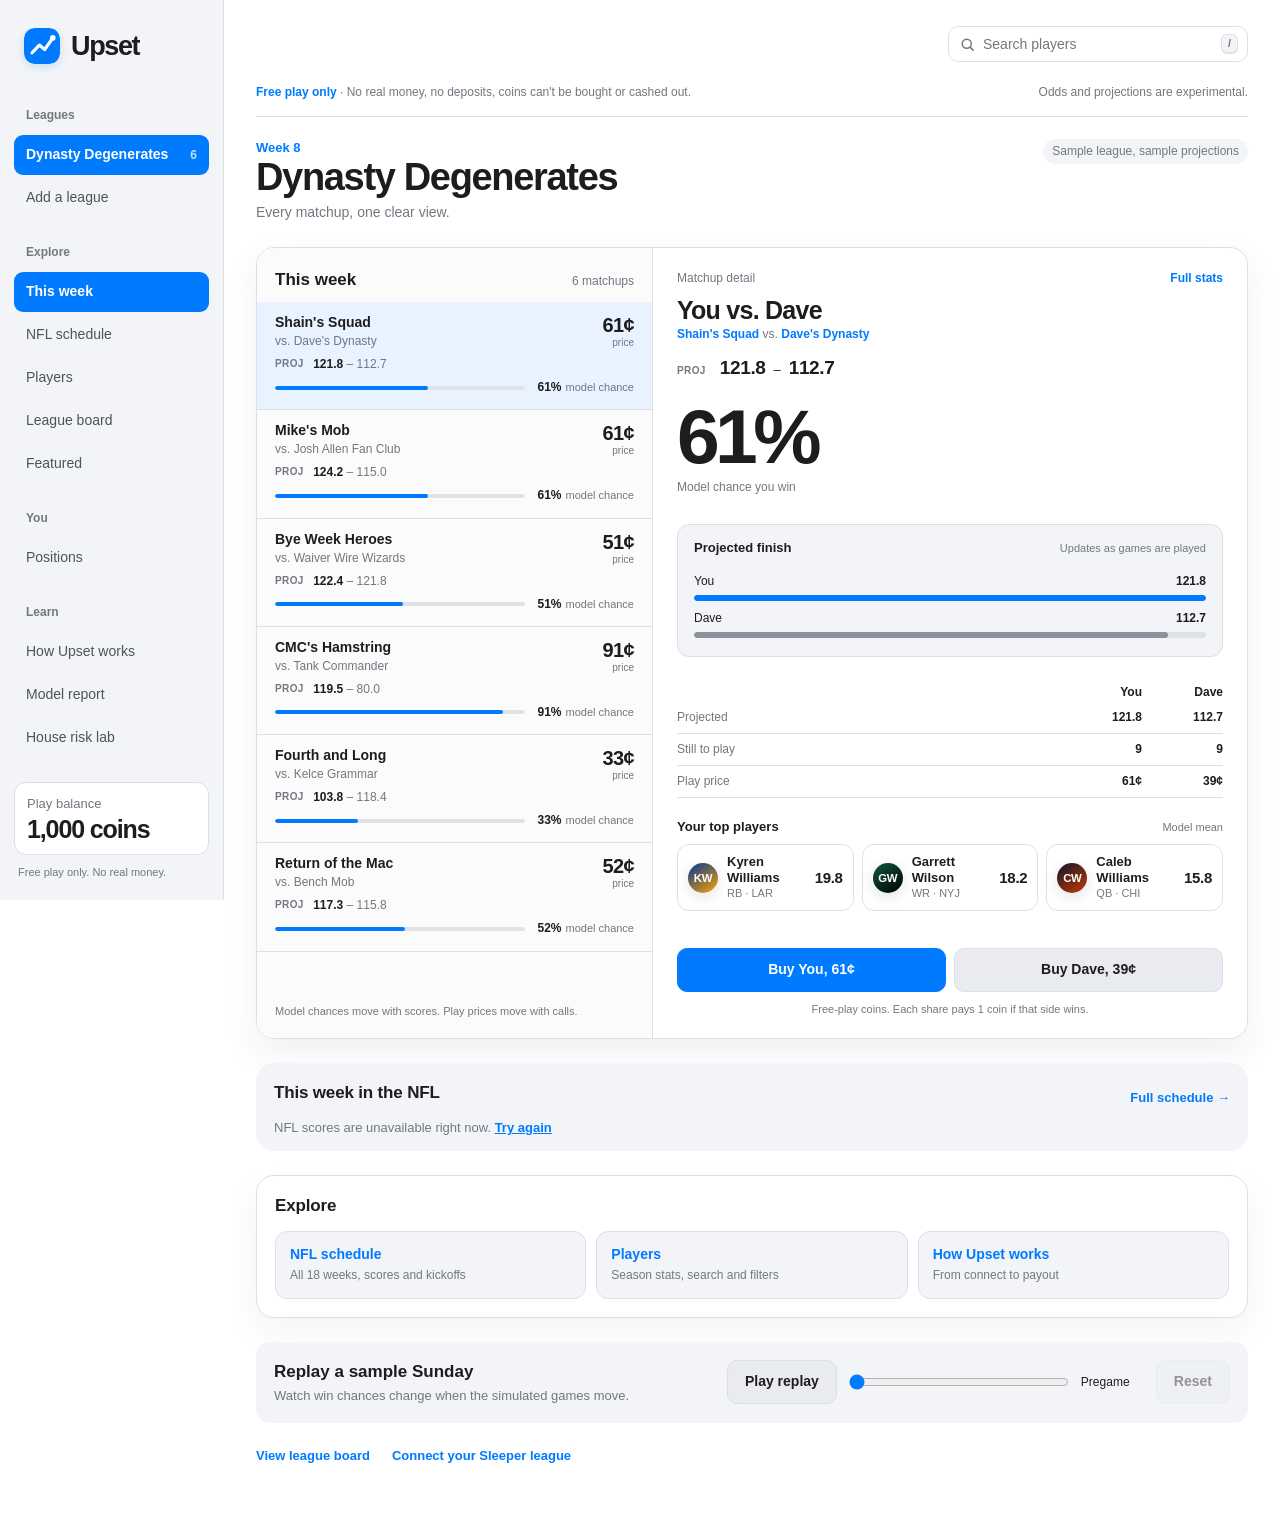
==== index.html @ 3c4dd5cf "Limit trade-driven price swings in free play" ====
<!doctype html>
<html lang="en">
  <head>
    <meta charset="UTF-8" />
    <meta name="viewport" content="width=device-width, initial-scale=1.0, viewport-fit=cover" />
    <meta name="theme-color" content="#f3f4f7" />
    <meta name="description" content="Upset brings live win chances, matchup stats, and free-play calls to your fantasy league." />
    <title>Upset — Live fantasy matchups</title>
    <link rel="icon" href="./favicon.svg" type="image/svg+xml" />
    <script type="module" crossorigin src="./assets/index-CO8B0IU-.js"></script>
    <link rel="stylesheet" crossorigin href="./assets/index-Dt3OHdY7.css">
  </head>
  <body>
    <div id="root"></div>
  </body>
</html>
---- assets/index-Dt3OHdY7.css ----
:root{--color-board:#f3f4f7;--color-panel:#fff;--color-panel-2:#e9ebf0;--color-rule:#dce0e6;--color-muted:#727780;--color-text:#1d1d1f;--color-you:#007aff;--color-rival:#626975;--color-live:#24ad55;--color-you-wash:#007aff17;--color-rival-wash:#62697514;--font-sans:-apple-system, BlinkMacSystemFont, "SF Pro Display", "Segoe UI", sans-serif;--text-sm:13px;--text-base:15px;--text-lg:18px;--text-xl:28px;--text-2xl:44px;--text-hero:112px;--leading-body:1.42;--radius-sm:12px;--radius-pill:999px;--container-ticket:340px;--rail-width:224px}*{box-sizing:border-box}html,body,#root{min-height:100%}body{background:var(--color-board);color:var(--color-text);font-family:var(--font-sans);font-size:var(--text-base);line-height:var(--leading-body);-webkit-font-smoothing:antialiased;margin:0}button,input,select,textarea{font:inherit;color:inherit}a{color:inherit}:focus-visible{outline:2px solid var(--color-you);outline-offset:3px;border-radius:5px}@media (prefers-reduced-motion:reduce){*{scroll-behavior:auto!important;transition:none!important;animation:none!important}}.num{font-feature-settings:"tnum";letter-spacing:-.045em;font-weight:750;line-height:1}.tnum{font-feature-settings:"tnum"}.muted{color:var(--color-muted)}.you{color:var(--color-you)}.rival{color:var(--color-rival)}.live{color:var(--color-live)}.small{font-size:var(--text-sm);line-height:1.4}.h2{font-size:var(--text-lg);letter-spacing:-.018em;margin:0;font-weight:700}.visually-hidden{clip:rect(0 0 0 0);white-space:nowrap;border:0;width:1px;height:1px;margin:-1px;padding:0;position:absolute;overflow:hidden}.shell{background:var(--color-panel);max-width:1740px;min-height:100vh;margin:auto;display:flex;box-shadow:0 0 40px #1e283c0a}.rail{width:var(--rail-width);border-right:1px solid var(--color-rule);background:var(--color-board);flex-direction:column;flex-shrink:0;justify-content:space-between;gap:30px;height:100vh;padding:28px 14px 20px;display:flex;position:sticky;top:0}.rail-top{min-height:0;overflow-y:auto}.wordmark{color:var(--color-text);letter-spacing:-.05em;align-items:center;gap:11px;padding:0 10px;font-size:27px;font-weight:750;line-height:1;text-decoration:none;display:inline-flex}.wordmark svg{border-radius:11px;flex:none;width:36px;height:36px;box-shadow:0 3px 8px #007aff2e}.nav{flex-direction:column;gap:2px;margin-top:38px;display:flex}.nav-section{flex-direction:column;gap:3px;margin-bottom:24px;display:flex}.nav-label{color:var(--color-muted);padding:0 12px 8px;font-size:12px;font-weight:600}.nav a{color:#4d535d;border-radius:9px;align-items:center;min-height:40px;padding:8px 12px;font-size:14px;text-decoration:none;display:flex}.nav a:hover{color:var(--color-text);background:#e7eaf0}.nav a[aria-current=page]{color:#fff;background:var(--color-you);font-weight:650}.nav a .nav-count{opacity:.75;margin-left:auto;font-size:12px}.rail-bottom{flex-direction:column;gap:10px;display:flex}.balance{background:var(--color-panel);border:1px solid var(--color-rule);border-radius:12px;flex-direction:column;gap:3px;padding:12px;display:flex}.balance .num{font-size:25px}.rail-status{color:var(--color-muted);padding:0 4px;font-size:11px;line-height:1.4}.main{background:var(--color-panel);flex-direction:column;flex:1;gap:22px;min-width:0;padding:26px 32px 60px;display:flex}.site-status{border-bottom:1px solid var(--color-rule);color:var(--color-muted);justify-content:space-between;align-items:center;gap:12px;padding:0 0 15px;font-size:12px;display:flex}.site-status strong{color:var(--color-you);font-weight:700}.mobile-top,.tabbar{display:none}.badge{border-radius:var(--radius-pill);background:var(--color-board);color:var(--color-muted);white-space:normal;align-items:center;gap:6px;padding:4px 9px;font-size:12px;display:inline-flex}.badge.live{color:#168a45;background:#e6f8eb}.dot{background:currentColor;border-radius:50%;width:7px;height:7px;display:inline-block}.tug{background:var(--color-panel-2);border-radius:999px;gap:2px;width:100%;display:flex;overflow:hidden}.tug>div{transition:width .3s}.btn{border:1px solid var(--color-rule);background:var(--color-panel-2);cursor:pointer;text-align:center;border-radius:10px;justify-content:center;align-items:center;gap:8px;min-height:44px;padding:9px 17px;font-size:14px;font-weight:650;text-decoration:none;display:inline-flex}.btn:hover{filter:brightness(.97);border-color:#c7ccd5}.btn.primary{background:var(--color-you);border-color:var(--color-you);color:#fff}.btn.danger{color:#fff;background:#d63743;border-color:#d63743}.btn:disabled{opacity:.45;cursor:not-allowed}.field{border:1px solid var(--color-rule);background:var(--color-panel);border-radius:10px;outline:none;min-height:46px;padding:0 14px}.field:focus{border-color:var(--color-you);box-shadow:0 0 0 3px var(--color-you-wash)}.rows{flex-direction:column;display:flex}.row{border-top:1px solid var(--color-rule);align-items:center;gap:12px;padding:12px 0;display:flex}.rows>.row:last-child{border-bottom:1px solid var(--color-rule)}.panel{background:var(--color-panel);border:1px solid var(--color-rule);border-radius:var(--radius-sm)}.empty{flex-direction:column;align-items:flex-start;gap:10px;padding:32px 0;display:flex}.empty p{margin:0}.error{color:#c82e3a}.skeleton{background:linear-gradient(90deg,#eef0f3 0%,#e5e8ed 50%,#eef0f3 100%) 0 0/200% 100%;border-radius:7px;animation:1.2s infinite sk}@keyframes sk{0%{background-position:200% 0}to{background-position:-200% 0}}@media (max-width:860px){.shell{display:block}.rail{display:none}.main{padding:16px 16px calc(96px + env(safe-area-inset-bottom,0px));gap:18px}.mobile-top{justify-content:space-between;align-items:center;display:flex}.mobile-top .wordmark{padding:0;font-size:24px}.mobile-top .wordmark svg{border-radius:9px;width:30px;height:30px}.site-status{padding:0 0 10px}.site-status span:last-child{display:none}.tabbar{min-height:66px;padding:8px 8px calc(8px + env(safe-area-inset-bottom,0px));border-top:1px solid var(--color-rule);-webkit-backdrop-filter:blur(12px);backdrop-filter:blur(12px);z-index:20;background:#fffffff0;justify-content:space-around;align-items:center;display:flex;position:fixed;bottom:0;left:0;right:0}.tabbar a{color:var(--color-muted);text-align:center;padding:9px;font-size:12px;font-weight:550;text-decoration:none}.tabbar a[aria-current=page]{color:var(--color-you);font-weight:750}}.ui-team{letter-spacing:-.02em;border-radius:9px;flex:none;place-items:center;font-weight:800;display:inline-grid;box-shadow:inset 0 0 0 1px #0000000f}.ui-avatar{letter-spacing:-.03em;border-radius:50%;flex:none;place-items:center;font-weight:800;display:inline-grid;box-shadow:0 4px 14px #141e321f}.ui-weeks{scroll-snap-type:x proximity;scrollbar-width:thin;gap:8px;padding:4px 2px 10px;display:flex;overflow-x:auto}.ui-week{scroll-snap-align:center;border:1px solid var(--color-rule);background:var(--color-panel);cursor:pointer;border-radius:12px;flex:none;justify-items:center;gap:1px;min-width:58px;padding:8px 10px;display:grid;position:relative}.ui-week:hover{border-color:#b9c0cc}.ui-week[aria-pressed=true]{background:var(--color-you);border-color:var(--color-you);color:#fff;box-shadow:0 6px 16px #007aff40}.ui-week-l{text-transform:uppercase;letter-spacing:.06em;opacity:.7;font-size:10px}.ui-week-n{font-feature-settings:"tnum";font-size:19px;font-weight:750;line-height:1.1}.ui-week-now{color:#fff;background:#2cc65a;border-radius:999px;padding:1px 6px;font-size:9.5px;font-weight:700;position:absolute;top:-7px;right:-4px}.ui-seg{background:var(--color-panel-2);border-radius:10px;gap:2px;padding:3px;display:inline-flex}.ui-seg-b{color:#4d535d;cursor:pointer;background:0 0;border:0;border-radius:8px;min-height:32px;padding:6px 14px;font-size:13px;font-weight:600}.ui-seg-b[aria-selected=true]{background:var(--color-panel);color:var(--color-text);box-shadow:0 1px 3px #141e321f}.ui-bars{margin:0}.ui-bars svg{display:block;overflow:visible}.ui-bars-b.accent{fill:var(--color-you)}.ui-bars-b.up{fill:#2cc65a}.ui-bars-b.down{fill:#ff6b5a}.ui-bars-b.muted{fill:#c7ccd5}.ui-bars-empty{fill:var(--color-rule)}.ui-bars-marker{stroke:var(--color-text);stroke-width:2.5px;stroke-linecap:round}.ui-bars-ref{stroke:#9aa1ab;stroke-dasharray:4 5}.ui-bars-x{fill:var(--color-muted);font-feature-settings:"tnum";font-size:11px}.ui-legend{color:var(--color-muted);flex-wrap:wrap;gap:14px;margin-top:6px;font-size:12px;display:flex}.ui-key{vertical-align:-1px;border-radius:3px;width:12px;height:10px;margin-right:6px;display:inline-block}.ui-key.accent{background:var(--color-you)}.ui-key.marker{background:var(--color-text);vertical-align:2px;height:3px}.ui-key.ref{vertical-align:3px;border-top:2px dashed #9aa1ab;height:0}.ui-spark{color:var(--color-you);vertical-align:middle}.ui-table-wrap{border:1px solid var(--color-rule);background:var(--color-panel);border-radius:14px;overflow-x:auto}.ui-table{border-collapse:collapse;width:100%;font-size:13.5px}.ui-table th{text-align:left;color:var(--color-muted);text-transform:uppercase;letter-spacing:.04em;border-bottom:1px solid var(--color-rule);white-space:nowrap;background:#f8f9fb;padding:10px 12px;font-size:11.5px;font-weight:650;position:sticky;top:0}.ui-table td{white-space:nowrap;border-bottom:1px solid #eef0f4;padding:10px 12px}.ui-table tr:last-child td{border-bottom:0}.ui-table tbody tr:hover td{background:#f8faff}.ui-table .r{text-align:right}.ui-table th:first-child,.ui-table td:first-child{background:inherit;position:sticky;left:0}.ui-table td:first-child{background:var(--color-panel)}.ui-th-b{all:unset;cursor:pointer}.ui-th-b:focus-visible{outline:2px solid var(--color-you)}.ui-table-empty{text-align:center;color:var(--color-muted);padding:28px!important}.ui-skel{display:block}.ui-loading{gap:12px;padding:8px 0;display:grid}.ui-error{color:#8a2a1d;background:#fff4f2;border:1px solid #ffd9d2;border-radius:12px;flex-wrap:wrap;align-items:center;gap:10px;padding:14px 16px;font-size:14px;display:flex}.ui-source{color:var(--color-muted);margin:6px 0 0;font-size:12px}.ui-source.sample{color:#9a5b00;background:#fff7e6;border:1px solid #ffe2a8;border-radius:10px;padding:8px 12px}.ui-card{background:var(--color-panel);border:1px solid var(--color-rule);border-radius:18px;min-width:0;padding:18px 20px;box-shadow:0 1px 2px #141e320a,0 8px 24px #141e320a}.ui-card-h{flex-wrap:wrap;justify-content:space-between;align-items:center;gap:12px;margin-bottom:14px;display:flex}.ui-tile{background:var(--color-board);border-radius:14px;gap:4px;min-width:0;padding:14px 16px;display:grid}.ui-tile-l{color:var(--color-muted);font-size:12px;font-weight:600}.ui-tile-v{font-size:26px}.ui-tile-s{color:var(--color-muted);font-size:12px}@media (max-width:640px){.ui-card{border-radius:16px;padding:14px}.ui-tile-v{font-size:22px}}.home{flex-direction:column;gap:24px;min-width:0;display:flex}.home-head{flex-wrap:wrap;justify-content:space-between;align-items:flex-start;gap:14px;display:flex}.home-head h1{letter-spacing:-.035em;margin:1px 0 5px;font-size:clamp(27px,3vw,38px);line-height:1.04}.home-eyebrow{color:var(--color-you);margin:0;font-size:13px;font-weight:700}.home-subtitle{color:var(--color-muted);margin:0;font-size:14px}.home-badges{flex-wrap:wrap;justify-content:flex-end;gap:7px;display:flex}.home-workspace{border:1px solid var(--color-rule);border-radius:18px;grid-template-columns:minmax(265px,.8fr) minmax(340px,1.2fr);gap:0;min-height:600px;display:grid;overflow:hidden;box-shadow:0 14px 35px #19284112}.home-list{border-right:1px solid var(--color-rule);background:#fbfbfc;flex-direction:column;min-width:0;display:flex}.home-list-head{justify-content:space-between;align-items:baseline;gap:8px;padding:20px 18px 10px;display:flex}.home-list-head h2{margin:0;font-size:17px}.home-list-head span{color:var(--color-muted);font-size:12px}.home-list-rows{flex-direction:column;display:flex}.home-game{border:0;border-bottom:1px solid var(--color-rule);text-align:left;cursor:pointer;width:100%;color:inherit;font:inherit;background:0 0;grid-template-columns:minmax(0,1fr) auto;grid-template-areas:"names price""score move""bar chance";align-items:center;gap:6px 12px;padding:12px 18px 13px;display:grid}.home-game:hover{background:#f0f5fb}.home-game[aria-pressed=true]{background:#e9f2ff}.home-game-names{flex-direction:column;grid-area:names;gap:2px;min-width:0;display:flex}.home-game-names strong{overflow-wrap:anywhere;font-size:14px;line-height:1.22}.home-game-names span{color:var(--color-muted);overflow-wrap:anywhere;font-size:12px}.home-game-price{flex-direction:column;flex:none;grid-area:price;align-items:flex-end;display:flex}.home-game-price strong{letter-spacing:-.03em;font-variant-numeric:tabular-nums;font-size:20px;line-height:1.1}.home-game-price small{color:var(--color-muted);font-size:10px}.home-game-score{color:var(--color-muted);font-variant-numeric:tabular-nums;white-space:nowrap;text-overflow:ellipsis;grid-area:score;min-width:0;font-size:12px;overflow:hidden}.home-game-score strong{color:var(--color-text);font-weight:700}.home-game-move{grid-area:move;justify-self:end}.home-game-bar{background:#dfe3e9;border-radius:99px;grid-area:bar;height:4px;display:block;overflow:hidden}.home-game-bar span{background:var(--color-you);border-radius:inherit;height:100%;display:block}.home-game-chance{font-variant-numeric:tabular-nums;white-space:nowrap;grid-area:chance;justify-self:end;font-size:12px;font-weight:700}.home-game-chance small{color:var(--color-muted);margin-left:4px;font-size:11px;font-weight:500}.home-state{letter-spacing:.04em;text-transform:uppercase;vertical-align:1px;align-items:center;gap:5px;margin-right:6px;font-size:10px;font-weight:750;display:inline-flex}.home-state.proj,.home-state.final{color:var(--color-muted)}.home-state.live{color:var(--color-text)}.home-state.live:before{content:"";background:currentColor;border-radius:50%;width:6px;height:6px}.home-move{font-variant-numeric:tabular-nums;white-space:nowrap;color:var(--color-muted);background:var(--color-board);border-radius:99px;align-items:center;padding:2px 7px;font-size:11px;font-weight:700;display:inline-flex}.home-move.up{color:#168a45;background:#e6f8eb}.home-move.down{color:#c82e3a;background:#fbe9eb}.home-list-foot{color:var(--color-muted);margin:auto 0 0;padding:12px 18px 18px;font-size:11px}.home-detail{flex-direction:column;min-width:0;padding:22px 24px 20px;display:flex}.home-detail-top{color:var(--color-muted);justify-content:space-between;align-items:center;gap:10px;font-size:12px;display:flex}.home-detail-top a{color:var(--color-you);font-weight:650;text-decoration:none}.home-detail h2{letter-spacing:-.03em;margin:10px 0 2px;font-size:25px;line-height:1.1}.home-detail-teams{color:var(--color-muted);margin:0;font-size:12px}.home-detail-score{font-variant-numeric:tabular-nums;flex-wrap:wrap;align-items:baseline;gap:8px;margin-top:12px;font-size:13px;display:flex}.home-detail-score strong{letter-spacing:-.02em;font-size:19px}.home-chance{flex-direction:column;gap:0;margin:18px 0 8px;display:flex}.home-chance-row{flex-wrap:wrap;align-items:center;gap:10px;display:flex}.home-chance strong{letter-spacing:-.06em;font-variant-numeric:tabular-nums;font-size:clamp(54px,6vw,78px);line-height:.95}.home-chance .home-move{padding:4px 10px;font-size:12px}.home-chance>span{color:var(--color-muted);margin-top:6px;font-size:12px}.home-history{justify-content:center;align-items:center;height:140px;margin-top:14px;display:flex;position:relative}.home-history svg{display:block}.home-history>p{z-index:1;background:var(--color-panel);color:var(--color-muted);text-align:center;margin:0;padding:5px 8px;font-size:13px;position:relative}.home-history-times{color:var(--color-muted);border-bottom:1px solid var(--color-rule);justify-content:space-between;padding-bottom:17px;font-size:11px;display:flex}.home-projection{background:var(--color-board);border:1px solid var(--color-rule);border-radius:12px;margin:20px 0 15px;padding:14px 16px 18px}.home-projection-head{flex-wrap:wrap;justify-content:space-between;align-items:baseline;gap:4px 12px;margin-bottom:15px;display:flex}.home-projection-head strong{white-space:nowrap;font-size:13px}.home-projection-head span{color:var(--color-muted);text-align:right;font-size:11px}.home-projection-row{justify-content:space-between;align-items:center;gap:10px;margin:9px 0 5px;font-size:12px;display:flex}.home-projection-row strong{font-variant-numeric:tabular-nums}.home-projection-track{background:#dfe3e9;border-radius:99px;width:100%;height:6px;display:block;overflow:hidden}.home-projection-track>span{border-radius:inherit;background:var(--color-you);height:100%;display:block}.home-projection-track.other>span{background:#8c929b}.home-stats{flex-direction:column;margin-top:5px;font-size:12px;display:flex}.home-stats>div{border-bottom:1px solid var(--color-rule);grid-template-columns:minmax(0,1fr) 76px 76px;gap:5px;padding:7px 0;display:grid}.home-stats>div:first-child{border-bottom:0;padding-bottom:1px}.home-stats strong{text-align:right;font-variant-numeric:tabular-nums}.home-stats span{color:var(--color-muted)}.home-detail-actions{grid-template-columns:1fr 1fr;gap:8px;margin-top:19px;display:grid}.home-detail-actions .btn{overflow-wrap:anywhere;min-width:0}.home-payout{text-align:center;color:var(--color-muted);margin:10px 0 0;font-size:11px}.home-bottom{background:var(--color-board);border-radius:14px;flex-wrap:wrap;justify-content:space-between;align-items:center;gap:16px;padding:18px;display:flex}.home-bottom h2{margin:0 0 3px;font-size:17px}.home-bottom p{color:var(--color-muted);margin:0;font-size:13px}.demo-controls{flex:350px;justify-content:flex-end;align-items:center;gap:10px;display:flex}.demo-controls input{max-width:220px;accent-color:var(--color-you);flex:1}.demo-time{font-variant-numeric:tabular-nums;min-width:65px;font-size:12px}.home-links{flex-wrap:wrap;gap:22px;font-size:13px;display:flex}.home-links a,.home-links button{color:var(--color-you);font:inherit;cursor:pointer;background:0 0;border:0;padding:0;font-weight:650;text-decoration:none}.home-skeleton{flex-direction:column;gap:12px;display:flex}.home-skeleton .skeleton:first-child{width:45%;height:45px}.home-skeleton .skeleton:nth-child(2){width:100%;height:540px}.home-skeleton .skeleton:last-child{width:100%;height:45px}@media (max-width:1120px){.home-workspace{grid-template-columns:minmax(230px,.8fr) minmax(320px,1.2fr)}.home-detail{padding:20px}}@media (max-width:690px){.home-workspace{flex-direction:column;display:flex}.home-detail{border-top:1px solid var(--color-rule)}.home-list{border-right:0}.home-list-rows{max-height:none}.home-badges{justify-content:flex-start}.home-game{padding:11px 16px 12px}}@media (max-width:390px){.home-detail-actions{grid-template-columns:1fr}.home-stats>div{grid-template-columns:minmax(0,1fr) 60px 60px}.demo-controls{flex-wrap:wrap;justify-content:flex-start}.home-game{column-gap:8px}.home-game-names strong{font-size:13px}}.home-detail-teams a{color:var(--color-you);overflow-wrap:anywhere;font-weight:650;text-decoration:none}.home-detail-teams a:hover{text-decoration:underline}.home-top{min-width:0;margin:20px 0 18px}.home-top-head{justify-content:space-between;align-items:baseline;gap:8px;margin-bottom:8px;font-size:13px;display:flex}.home-top-head span{color:var(--color-muted);font-size:11px}.home-top-list{grid-template-columns:repeat(auto-fit,minmax(150px,1fr));gap:8px;margin:0;padding:0;list-style:none;display:grid}.home-top-list a{border:1px solid var(--color-rule);color:inherit;border-radius:12px;align-items:center;gap:9px;min-width:0;padding:9px 10px;text-decoration:none;display:flex}.home-top-list a:hover{border-color:var(--color-you)}.home-top-list .ui-avatar{flex:none}.home-top-name{flex-direction:column;flex:1;min-width:0;display:flex}.home-top-name strong{overflow-wrap:anywhere;font-size:13px;line-height:1.2}.home-top-name small{color:var(--color-muted);font-size:11px}.home-top-val{letter-spacing:-.02em;flex:none;font-size:15px;font-weight:700}.home-nfl{background:var(--color-board);border-radius:18px;flex-direction:column;gap:12px;min-width:0;padding:18px 18px 14px;display:flex}.home-nfl-head{flex-wrap:wrap;justify-content:space-between;align-items:flex-end;gap:6px 14px;display:flex}.home-nfl-head h2{letter-spacing:-.01em;margin:0 0 2px;font-size:17px}.home-nfl-head p{color:var(--color-muted);margin:0;font-size:12px}.home-nfl-head a{color:var(--color-you);white-space:nowrap;font-size:13px;font-weight:650;text-decoration:none}.home-nfl-head a:hover{text-decoration:underline}.home-nfl-row{scroll-snap-type:x proximity;overscroll-behavior-x:contain;-webkit-overflow-scrolling:touch;gap:10px;margin:0 -18px;padding:2px 18px 8px;scroll-padding:0 18px;list-style:none;display:flex;overflow-x:auto}.home-nfl-row>li{scroll-snap-align:start;flex:0 0 170px;min-width:0;display:flex}.home-nfl-game{background:var(--color-panel);border:1px solid var(--color-rule);min-width:0;color:inherit;border-radius:14px;flex-direction:column;flex:1;gap:9px;padding:12px 13px 11px;text-decoration:none;display:flex}.home-nfl-game:hover{border-color:#c5ccd6;box-shadow:0 6px 16px #19284112}.home-nfl-team{min-width:0;color:var(--color-text);align-items:center;gap:7px;font-size:14px;display:flex;position:relative}.home-nfl-game.post .home-nfl-team:not(.win){color:var(--color-muted)}.home-nfl-at{text-align:center;width:10px;color:var(--color-muted);flex:none;font-size:12px}.home-nfl-score{letter-spacing:-.02em;font-variant-numeric:tabular-nums;margin-left:auto;font-size:17px;font-weight:700}.home-nfl-team.win .home-nfl-score{color:var(--color-text)}.home-nfl-status{min-width:0;min-height:16px;color:var(--color-muted);font-variant-numeric:tabular-nums;white-space:nowrap;text-overflow:ellipsis;align-items:center;gap:6px;font-size:12px;display:flex;overflow:hidden}.home-nfl-live{letter-spacing:.05em;color:var(--color-live);flex:none;align-items:center;gap:5px;font-weight:750;display:inline-flex}.home-nfl-live i{background:currentColor;border-radius:50%;width:6px;height:6px;display:inline-block}.home-nfl-msg{color:var(--color-muted);margin:0;font-size:13px}.home-nfl-msg button{font:inherit;color:var(--color-you);cursor:pointer;background:0 0;border:0;padding:0;font-weight:650;text-decoration:underline}.home-explore{background:var(--color-panel);border:1px solid var(--color-rule);border-radius:18px;min-width:0;padding:18px;box-shadow:0 14px 35px #1928410d}.home-explore h2{letter-spacing:-.01em;margin:0 0 12px;font-size:17px}.home-explore-links{grid-template-columns:repeat(auto-fit,minmax(180px,1fr));gap:10px;display:grid}.home-explore-links a{border:1px solid var(--color-rule);background:var(--color-board);min-width:0;color:inherit;border-radius:12px;flex-direction:column;gap:3px;padding:13px 14px;text-decoration:none;display:flex}.home-explore-links a:hover{border-color:var(--color-you)}.home-explore-links strong{color:var(--color-you);font-size:14px}.home-explore-links span{color:var(--color-muted);font-size:12px}@media (max-width:390px){.home-nfl{padding:14px 14px 12px}.home-nfl-row{margin:0 -14px;padding:2px 14px 8px;scroll-padding:0 14px}.home-nfl-row>li{flex-basis:164px}.home-explore{padding:14px}}.connect-page{flex-direction:column;gap:28px;min-width:0;max-width:640px;display:flex}.connect-head{flex-direction:column;gap:8px;display:flex}.connect-head p{margin:0}.connect-title{font-size:var(--text-xl);letter-spacing:-.03em;margin:0;font-weight:750;line-height:1.05}@media (min-width:861px){.connect-title{font-size:var(--text-2xl)}}.connect-form{flex-direction:column;gap:8px;display:flex}.connect-label{font-weight:600;font-size:var(--text-base)}.connect-row{flex-wrap:wrap;align-items:stretch;gap:12px;display:flex}.connect-input{flex:200px;width:100%;min-width:0}.connect-submit{flex:none;min-width:176px}.connect-form p{margin:0}.connect-sport-choice{flex-direction:column;gap:6px;max-width:300px;display:flex}.connect-error{margin-top:4px}.connect-results{flex-direction:column;gap:12px;min-width:0;display:flex}.league-row{text-align:left;cursor:pointer;width:100%;min-height:56px;color:inherit;background:0 0;border-left:0;border-right:0;justify-content:space-between;padding:12px 0}.league-row:hover .league-name{text-underline-offset:3px;text-decoration:underline}.league-row:disabled{cursor:default}.league-row:disabled:not([aria-busy]){opacity:.45}.league-row[aria-busy=true] .league-name{color:var(--color-muted)}.league-main{flex-direction:column;gap:2px;min-width:0;display:flex}.league-name{overflow-wrap:anywhere;font-weight:600}.league-status{text-align:right;flex-shrink:0}.connect-results>.error{margin:0}.connect-list{flex-direction:column;margin:0;padding:0;list-style:none;display:flex}.connect-list li{border-top:1px solid var(--color-rule);color:var(--color-muted);font-size:var(--text-sm);padding:12px 0;line-height:19px}.connect-list li:last-child{border-bottom:1px solid var(--color-rule)}.connect-sample .btn{width:100%}@media (min-width:561px){.connect-sample .btn{width:auto}}.connect-import{border:1px solid var(--color-rule);background:#fff;border-radius:18px;flex-direction:column;gap:12px;padding:18px;display:flex}.connect-import summary{cursor:pointer;font-weight:650}.connect-import[open] summary,.connect-import[open]>p{margin-bottom:12px}.connect-import .section-head{flex-wrap:wrap;justify-content:space-between;align-items:baseline;gap:8px;display:flex}.connect-import .section-head h2{margin:0}.connect-import p{margin:0;line-height:1.5}.connect-import-form{flex-direction:column;gap:10px;display:flex}.connect-import-text{resize:vertical;white-space:pre;width:100%;min-height:150px;font:12px/1.5 ui-monospace,SFMono-Regular,Menlo,monospace}.connect-import-actions{flex-wrap:wrap;align-items:center;gap:8px;display:flex}.connect-file{cursor:pointer;position:relative;overflow:hidden}.connect-file input{opacity:0;width:1px;height:1px;position:absolute}.connect-imported-row{border-bottom:1px solid var(--color-rule);align-items:center;gap:10px;display:flex}.connect-imported-row .league-row{border-bottom:0;flex:1}.connect-remove{color:var(--color-muted);cursor:pointer;background:0 0;border:0;padding:10px 0}.connect-remove:hover{color:var(--color-text);text-decoration:underline}.connect-sleeper h2,.connect-sleeper p{margin:0}.connect-sleeper{flex-direction:column;gap:5px;display:flex}.mx-stack{flex-direction:column;gap:28px;min-width:0;display:flex}.mx-stack>*,.mx-dist{min-width:0}.mx-dist>.ui-card{margin:0}.dist-lead{margin:-4px 0 14px}.dist{min-width:0;margin:0}.dist+.dist{border-top:1px solid var(--color-rule);margin-top:26px;padding-top:22px}.dist-measure{width:100%;min-width:0}.dist-svg{width:100%;height:auto;display:block;overflow:visible}.dist-svg text{font-family:var(--font-sans);font-variant-numeric:tabular-nums}.dist-area{fill-opacity:.28;stroke:none}.dist-line{fill:none;stroke-width:2px;stroke-linejoin:round;stroke-linecap:round}.dist-axis,.dist-tick{stroke:var(--color-rule);stroke-width:1px}.dist-tick-label{fill:var(--color-muted);font-size:12px}.dist-mean{stroke-width:1.5px;stroke-dasharray:3 3;opacity:.75}.dist-mean-label{font-size:12.5px;font-weight:650}.dist-band{fill-opacity:.85}.dist-bar{fill-opacity:.9}.dist-zero{stroke:var(--color-text);stroke-width:2px}.dist-zero-label{fill:var(--color-text);font-size:12px;font-weight:700}a.dist-mean-label,g>a text{cursor:pointer}g>a:hover text{text-underline-offset:3px;text-decoration:underline}.dist-legend{grid-template-columns:repeat(2,minmax(0,1fr));gap:8px 18px;margin:12px 0 0;padding:0;list-style:none;display:grid}.dist-legend li{min-width:0;font-size:var(--text-sm);flex-wrap:wrap;align-items:baseline;gap:2px 8px;display:flex}.dist-key{border-radius:3px;flex:none;align-self:center;width:10px;height:10px;display:inline-block}.dist-who{overflow-wrap:anywhere;min-width:0;font-weight:650}.dist-team{color:var(--color-text);text-decoration:none}.dist-team:hover{text-underline-offset:3px;text-decoration:underline}.dist-stat{color:var(--color-muted);white-space:nowrap}.dist-sides{flex-wrap:wrap;justify-content:space-between;align-items:baseline;gap:8px 16px;margin-bottom:4px;display:flex}.dist-side{font-size:var(--text-sm);flex-wrap:wrap;align-items:baseline;gap:6px;min-width:0;margin:0;font-weight:600;display:flex}.dist-side strong{letter-spacing:-.02em;font-size:26px;font-weight:750;line-height:1}.dist-side-r{text-align:right;justify-content:flex-end;margin-left:auto}.dist-axis-note{margin:10px 0 0}.dist-note{color:var(--color-muted);margin:18px 0 0;font-size:12px}.dist-lineups-note{margin:4px 0 0}.dist-range{min-width:56px;height:18px;color:var(--color-you);flex:0 132px;display:block;position:relative}.dist-range-track{background:var(--color-panel-2);border-radius:2px;height:4px;margin-top:-2px;position:absolute;top:50%;left:0;right:0}.dist-range-band{opacity:.28;background:currentColor;border-radius:5px;height:10px;margin-top:-5px;position:absolute;top:50%}.dist-range-dot{box-sizing:border-box;border:2px solid var(--color-panel);background:currentColor;border-radius:50%;width:11px;height:11px;margin:-5.5px 0 0 -5.5px;position:absolute;top:50%}.dist-range-empty{background:var(--color-panel-2);border-radius:2px;align-self:center;height:4px}.mx-pl .dist-range{flex-basis:132px}.mx-pl .mx-pl-name{flex:1 1 0}.mx-pl-link{color:inherit;text-decoration:none}.mx-pl-link:hover{text-underline-offset:3px;text-decoration:underline}.mx-team-link{color:inherit;text-decoration:none}.mx-team-link:hover{text-underline-offset:3px;text-decoration:underline}@media (max-width:600px){.dist-legend{grid-template-columns:minmax(0,1fr)}.dist-side strong{font-size:22px}.mx-pl .dist-range{flex-basis:84px;min-width:52px}.mx-pl .dist-range-dot{width:10px;height:10px;margin:-5px 0 0 -5px}}.mx-back{align-items:center;min-height:44px;text-decoration:none;display:inline-flex}.mx-back:hover{color:var(--color-text)}.mx{grid-template-columns:minmax(0, 1fr) var(--container-ticket);grid-template-areas:"ctx ticket""board ticket""chart ticket""drivers ticket""likely ticket""lineups ticket";align-items:start;gap:28px;min-width:0;display:grid}.mx>section{min-width:0}.mx-ctx{grid-area:ctx}.mx-board{grid-area:board}.mx-ticket{grid-area:ticket;position:sticky;top:28px}.mx-chart{grid-area:chart}.mx-drivers{grid-area:drivers}.mx-likely{grid-area:likely}.mx-lineups{grid-area:lineups}@media (max-width:1099px){.mx{grid-template-columns:minmax(0,1fr);grid-template-areas:"ctx""board""ticket""chart""drivers""likely""lineups"}.mx-ticket{position:static}}.mx-ctx{flex-wrap:wrap;justify-content:space-between;align-items:center;gap:12px;display:flex}.mx-ctx-badges{flex-wrap:wrap;align-items:center;gap:8px;display:flex}.mx-sb{flex-direction:column;gap:12px;display:flex}.mx-sb-row{justify-content:space-between;align-items:flex-end;gap:16px;display:flex}.mx-side{flex-direction:column;gap:4px;min-width:0;display:flex}.mx-side-right{text-align:right;align-items:flex-end}.mx-big{font-size:clamp(65px,11vw,108px)}.mx-small{font-size:clamp(45px,7vw,64px)}.mx-sb-pts{font-size:var(--text-base)}.mx-chart-body{flex-direction:column;gap:12px;display:flex}.mx-chart-head{flex-wrap:wrap;justify-content:space-between;align-items:baseline;gap:12px;display:flex}.mx-chart-empty{border:1px solid var(--color-rule);background:var(--color-board);border-radius:12px;padding:16px}.mx-chart-empty>p{margin:0 0 12px}.mx-chart-empty>p:last-child{margin:12px 0 0}.mx-chart-empty-row{border-top:1px solid var(--color-rule);justify-content:space-between;gap:12px;padding:9px 0;font-size:14px;display:flex}.mx-chart-empty-row strong{font-variant-numeric:tabular-nums}.mx-demo{flex-wrap:wrap;align-items:center;gap:12px;display:flex}.mx-demo-btn{height:44px;padding:0 16px}.mx-demo-read{min-width:96px}.mx-range{min-width:120px;min-height:44px;accent-color:var(--color-you);flex:160px}.mx-drv-list{margin-top:12px}.row.mx-drv{grid-template-columns:minmax(0,1.4fr) minmax(0,1fr) 120px;align-items:center;gap:2px 12px;display:grid}.mx-drv-name{overflow-wrap:anywhere;min-width:0}.mx-drv-status{min-width:0}.mx-drv-swing{text-align:right;font-weight:600}.mx-empty-line{margin:12px 0 0}.mx-lineups-grid{grid-template-columns:repeat(2,minmax(0,1fr));gap:28px;margin-top:12px;display:grid}.mx-lineup-name{margin:0 0 4px;font-weight:600}.mx-lineup{margin:0;padding:0;list-style:none}.row.mx-pl{justify-content:space-between;min-height:44px;padding:10px 0}.mx-pl-name{overflow-wrap:anywhere;min-width:0}.mx-pl-pts{white-space:nowrap}.mx-ticket-panel{background:var(--color-panel);border:1px solid var(--color-rule);border-radius:var(--radius-sm);flex-direction:column;gap:16px;padding:20px;display:flex;box-shadow:0 12px 30px #1e2d4612}.mx-tiles{grid-template-columns:1fr 1fr;gap:10px;display:grid}.mx-tile{--tone:var(--color-rule);--wash:transparent;text-align:left;border:1px solid var(--color-rule);border-radius:var(--radius-sm);min-height:44px;color:var(--color-text);cursor:pointer;background:0 0;flex-direction:column;align-items:flex-start;gap:4px;padding:12px;display:flex}.mx-tile:hover{border-color:var(--color-muted)}.mx-tile[aria-pressed=true]{border:2px solid var(--tone);background:var(--wash);padding:11px}.mx-tile-px{font-size:34px}.mx-shares{justify-content:space-between;align-items:center;gap:12px;display:flex}.mx-shares-input{text-align:right;width:128px;height:48px;color:var(--color-text);border-radius:var(--radius-sm);background:0 0;border:1px solid #0000;outline:none;padding:0 8px;font-size:34px}.mx-shares-input:focus{border-color:var(--color-you)}.mx-shares-input-sm{width:104px;font-size:24px}.mx-chips{flex-wrap:wrap;gap:8px;display:flex}.mx-chip{border:1px solid var(--color-rule);border-radius:var(--radius-pill);min-width:56px;height:44px;color:var(--color-text);cursor:pointer;background:0 0;padding:0 14px;font-weight:600}.mx-chip:hover{border-color:var(--color-muted)}.mx-chip[aria-pressed=true]{border-color:var(--color-text);background:var(--color-panel-2)}.mx-breakdown{flex-direction:column;min-width:0;margin:0;display:flex}.mx-brk-row{border-top:1px solid var(--color-rule);flex-wrap:wrap;justify-content:space-between;align-items:baseline;gap:4px 12px;min-height:40px;padding:9px 0;display:flex}.mx-brk-row:last-child{border-bottom:1px solid var(--color-rule)}.mx-breakdown dt{color:var(--color-muted);font-size:var(--text-sm);overflow-wrap:anywhere;min-width:0;margin:0}.mx-breakdown dd{text-align:right;font-variant-numeric:tabular-nums;overflow-wrap:anywhere;min-width:0;margin:0;font-weight:600}.mx-brk-sub{color:var(--color-muted);font-weight:400}.mx-brk-note{margin:-4px 0 0}.mx-explain{margin:0}.btn.mx-cta{color:#fff;border:none;width:100%;height:52px;font-weight:700}.btn.mx-cta-you{background:var(--color-you)}.btn.mx-cta-rival{background:#586270}.btn.mx-cta:disabled{opacity:.4;cursor:not-allowed}.mx-msg{min-height:20px;color:var(--color-you);margin:0}.mx-msg.error{color:var(--color-rival)}.mx-settled{flex-direction:column;gap:6px;display:flex}.mx-settled .h2{font-size:var(--text-lg)}.mx-position{border-top:1px solid var(--color-rule);flex-direction:column;gap:6px;margin-top:4px;padding-top:16px;display:flex}.mx-pos-h{margin:0 0 2px}.mx-pos-line{margin:0}.mx-worth{margin:4px 0 0;font-weight:600}.mx-sell{flex-direction:column;gap:10px;margin-top:10px;display:flex}.btn.mx-sell-btn{width:100%}.mx-loading{flex-direction:column;gap:20px;padding-top:8px;display:flex}.mx-error{flex-direction:column;align-items:flex-start;gap:12px;padding:16px;display:flex}.mx-error .error{margin:0}@media (max-width:600px){.mx-big{font-size:clamp(60px,18vw,88px)}.mx-small{font-size:clamp(42px,12vw,58px)}.row.mx-drv{grid-template-rows:auto auto;grid-template-columns:minmax(0,1fr) auto}.mx-drv-name{grid-area:1/1}.mx-drv-status{grid-area:2/1}.mx-drv-swing{grid-area:1/2/span 2;align-self:center}.mx-lineups-grid{grid-template-columns:minmax(0,1fr);gap:20px}.mx-shares-input{width:112px}}.lb-page{flex-direction:column;gap:28px;min-width:0;display:flex}.lb-title{font-size:var(--text-xl);font-variation-settings:"wdth" 80;letter-spacing:-.01em;margin:0;font-weight:800;line-height:1.15}.lb-head{flex-wrap:wrap;justify-content:space-between;align-items:flex-start;gap:12px 16px;display:flex}.lb-head-text{flex-direction:column;gap:4px;min-width:0;display:flex}.lb-head-badges{flex-wrap:wrap;align-items:center;gap:8px;display:flex}.lb-section{flex-direction:column;gap:12px;min-width:0;display:flex}.lb-section-head{flex-wrap:wrap;justify-content:space-between;align-items:center;gap:12px;display:flex}.lb-skel{border-radius:0;height:96px}.lb-seg{border:1px solid var(--color-rule);border-radius:var(--radius-pill);gap:2px;padding:3px;display:inline-flex}.lb-seg button{border-radius:var(--radius-pill);min-height:44px;color:var(--color-muted);cursor:pointer;font-size:var(--text-sm);white-space:nowrap;background:0 0;border:0;padding:0 14px}.lb-seg button[aria-pressed=true]{background:var(--color-panel-2);color:var(--color-text);font-weight:600}.lb-seg button:hover{color:var(--color-text)}.lb-rows{border-bottom:1px solid var(--color-rule);flex-direction:column;display:flex}.lb-row{border-top:1px solid var(--color-rule);color:inherit;grid-template-columns:minmax(0,1fr) minmax(0,1fr);grid-template-areas:"a b""pa pb""tug tug""foot foot";gap:8px 16px;min-width:0;margin:0 -8px;padding:16px 8px;text-decoration:none;display:grid}.lb-row:hover{background:var(--color-panel)}.lb-row.mine{background:var(--color-you-wash)}.lb-row.mine:hover{background:#007aff24}.lb-side{flex-direction:column;gap:2px;min-width:0;display:flex}.lb-side-a{text-align:left;grid-area:a;align-items:flex-start}.lb-side-b{text-align:right;grid-area:b;align-items:flex-end}.lb-team{font-size:var(--text-base);overflow-wrap:anywhere;font-weight:600}.lb-pct{font-size:40px}.lb-pct-a{text-align:left;grid-area:pa}.lb-pct-b{text-align:right;grid-area:pb}.lb-tug{grid-area:tug;min-width:0}.lb-hold{color:var(--color-muted);grid-area:foot;margin:0}.lb-block{border-top:1px solid var(--color-rule);flex-direction:column;gap:12px;min-width:0;padding-top:20px;display:flex}.lb-block p,.lb-section p{margin:0}.lb-who{font-weight:600}.lb-who-form{flex-direction:column;gap:8px;max-width:480px;display:flex}.lb-select{appearance:auto;width:100%;min-height:48px}.lb-who-actions{flex-wrap:wrap;align-items:center;gap:12px;margin-top:4px;display:flex}.textlink{min-height:44px;color:var(--color-you);text-underline-offset:3px;cursor:pointer;font:inherit;background:0 0;border:0;align-items:center;padding:0 4px;text-decoration:underline;display:inline-flex}.textlink:hover{color:var(--color-text)}.lb-table{border-collapse:collapse;width:100%;font-size:var(--text-base)}.lb-table th,.lb-table td{text-align:left;border-top:1px solid var(--color-rule);vertical-align:middle;padding:12px 8px 12px 0}.lb-table th{font-size:var(--text-sm);color:var(--color-muted);font-weight:400}.lb-table tbody tr:last-child td{border-bottom:1px solid var(--color-rule)}.lb-table .lb-num{text-align:right;white-space:nowrap;padding-right:0}.lb-table td.lb-num{font-variant-numeric:tabular-nums}.lb-me td{background:var(--color-you-wash)}.lb-me td:first-child{border-left:2px solid var(--color-you);padding-left:10px}.lb-post{resize:vertical;border-radius:var(--radius-sm);border:1px solid var(--color-rule);background:var(--color-panel);width:100%;min-height:150px;color:var(--color-text);font:inherit;font-size:var(--text-base);white-space:pre-wrap;padding:12px 14px;line-height:22px}.lb-post:focus{border-color:var(--color-you);outline:2px solid var(--color-you);outline-offset:2px}.lb-post-actions{flex-wrap:wrap;align-items:center;gap:12px;display:flex}@media (min-width:861px){.lb-page{gap:36px}.lb-title{font-size:34px}.lb-row{grid-template-columns:minmax(0,1fr) auto minmax(140px,2fr) auto minmax(0,1fr);grid-template-areas:"a pa tug pb b""foot foot foot foot foot";align-items:center;gap:6px 20px;margin:0 -12px;padding:18px 12px}.lb-side-b{align-items:flex-end}.lb-pct{font-size:56px}.lb-pct-a{text-align:right}.lb-pct-b{text-align:left}.lb-post{min-height:170px}.lb-select{max-width:360px}}.ft-page{flex-direction:column;gap:32px;min-width:0;display:flex}.ft-title{font-size:var(--text-xl);letter-spacing:-.03em;margin:0;font-weight:750;line-height:1.15}.ft-head{flex-wrap:wrap;justify-content:space-between;align-items:flex-start;gap:12px 16px;display:flex}.ft-head-text{flex-direction:column;gap:4px;min-width:0;display:flex}.ft-head-badges{flex-wrap:wrap;align-items:center;gap:8px;display:flex}.ft-section{flex-direction:column;gap:14px;min-width:0;display:flex}.ft-skel{border-radius:0;height:180px}.ft-score{color:inherit;border-top:1px solid var(--color-rule);border-bottom:1px solid var(--color-rule);flex-direction:column;gap:14px;min-width:0;padding:20px 0 16px;text-decoration:none;display:flex}.ft-score:hover{background:var(--color-panel)}.ft-score-names{justify-content:space-between;gap:12px;display:flex}.ft-name{font-size:var(--text-lg);overflow-wrap:anywhere;min-width:0;font-weight:600}.ft-name-b{text-align:right}.ft-score-pcts{justify-content:space-between;align-items:flex-end;gap:12px;display:flex}.ft-big{font-size:clamp(64px,16vw,128px);line-height:.9}.ft-big-b{text-align:right}.ft-meta{margin:0}.ft-card{color:inherit;border-top:1px solid var(--color-rule);flex-direction:column;gap:10px;min-width:0;padding:16px 0;text-decoration:none;display:flex}.ft-card:hover{background:var(--color-panel)}.ft-card p,.ft-section p{margin:0}.ft-card-title{font-weight:600;font-size:var(--text-base)}.ft-shot-copy{font-size:var(--text-lg);font-weight:600;line-height:26px}.ft-coming{border-top:1px solid var(--color-rule);padding-top:20px}.ft-coming p{max-width:60ch;margin:0}@media (min-width:861px){.ft-page{gap:40px}.ft-title{font-size:34px}.ft-score{gap:18px;padding:28px 0 24px}.ft-score-names{gap:24px}.ft-card{padding:20px 0}.ft-shot-copy{font-size:var(--text-xl);line-height:34px}}.pf{flex-direction:column;gap:32px;max-width:880px;display:flex}.pf-head{flex-direction:column;gap:8px;display:flex}.pf-title{font-weight:750;font-size:var(--text-2xl);letter-spacing:-.035em;margin:0;line-height:1.05}.pf-stats{grid-template-columns:repeat(3,minmax(0,1fr));gap:20px 24px;display:grid}.pf-stat{flex-direction:column;gap:6px;min-width:0;display:flex}.pf-stat--balance{grid-column:1/-1}.pf-big{font-size:68px}.pf-mid{font-size:44px}@media (max-width:860px){.pf-big{font-size:62px}.pf-mid{font-size:34px}}.pf-cal{flex-direction:column;gap:8px;padding:20px;display:flex}.pf-cal-score{align-items:baseline;gap:6px;margin:0;display:flex}.pf-cal-num{font-size:72px}.pf-cal-note{margin:0}.pf-error{flex-direction:column;align-items:flex-start;gap:12px;padding:16px;display:flex}.pf-error .btn{height:44px}.pf-empty-text{font-size:var(--text-lg);margin:0}.pf-skel{width:100%;height:88px}.pf-section{flex-direction:column;gap:12px;display:flex}.pf-group{margin:8px 0 0;font-weight:600}.pf-list{flex-direction:column;margin:0;padding:0;list-style:none;display:flex}.pf-call{border-top:1px solid var(--color-rule);flex-direction:column;gap:12px;padding:16px 0;display:flex}.pf-list>.pf-call:last-child{border-bottom:1px solid var(--color-rule)}.pf-call-main{justify-content:space-between;align-items:flex-start;gap:16px;display:flex}.pf-call-text{flex-direction:column;gap:4px;min-width:0;display:flex}.pf-call-title{overflow-wrap:anywhere;margin:0;font-weight:600}.pf-call-meta{margin:0}.pf-call-side{text-align:right;flex-direction:column;flex-shrink:0;align-items:flex-end;gap:2px;display:flex}.pf-call-value{font-weight:600}.pf-worth{font-size:28px}.pf-call-actions{flex-wrap:wrap;align-items:center;gap:8px;display:flex}.pf-call-actions .btn{height:44px;padding:0 16px}.pf-link{min-height:44px;color:var(--color-muted);text-underline-offset:3px;align-items:center;padding:0 4px;text-decoration:underline;display:inline-flex}.pf-link:hover{color:var(--color-text)}.share-card{background:var(--color-panel);border:1px solid var(--color-rule);border-radius:var(--radius-sm);flex-direction:column;gap:12px;max-width:352px;padding:16px;display:flex}.share-preview{aspect-ratio:4/5;border:1px solid var(--color-rule);background:var(--color-board);object-fit:contain;border-radius:4px;width:100%;height:auto;display:block}.share-actions{flex-wrap:wrap;gap:8px;display:flex}.share-actions .btn{height:48px}.share-card .small{min-height:19px;margin:0}@media (max-width:480px){.pf-call-main{flex-direction:column;gap:8px}.pf-call-side{text-align:left;flex-flow:wrap;align-items:baseline;gap:8px}.pf-worth{font-size:24px}.share-card{max-width:none}}.model{flex-direction:column;gap:28px;max-width:880px;display:flex}.model-head{flex-direction:column;gap:12px;display:flex}.model-title{letter-spacing:-.035em;margin:0;font-size:44px;font-weight:750;line-height:1.05}.model-intro{max-width:62ch;color:var(--color-text);margin:0}.model-meta{flex-wrap:wrap;align-items:center;gap:8px 14px;display:flex}.model-action{flex-wrap:wrap;align-items:center;gap:12px 16px;display:flex}.model-action .btn{min-width:44px}.model-progress-block{flex-direction:column;gap:10px;max-width:520px;display:flex}.model-progress{border-radius:var(--radius-pill);background:var(--color-panel-2);width:100%;height:10px;overflow:hidden}.model-progress>div{background:var(--color-text);height:100%;transition:width .2s}.model-progress.skeleton{height:10px}.model-results{flex-direction:column;gap:36px;display:flex}.model-hero{flex-direction:column;gap:8px;padding-top:4px;display:flex}.model-headline{letter-spacing:-.03em;text-wrap:balance;max-width:26ch;margin:0;font-size:36px;font-weight:750;line-height:1.05}.model-block{flex-direction:column;gap:12px;display:flex}.model-block>.h2{margin-bottom:2px}.model-stat{flex-wrap:wrap;align-items:baseline;gap:6px 16px;padding:16px 0}.model-stat-main{flex:200px;align-items:baseline;gap:12px;display:flex}.model-stat-label{font-weight:600}.model-stat-value{font-size:44px}.model-stat>p{flex:100%;margin:0}@media (min-width:640px){.model-stat>p{flex:320px}}.model-chart{width:100%;max-width:360px;height:auto;display:block;overflow:visible}.model-chart .model-grid{stroke:var(--color-rule);stroke-width:1px}.model-chart .model-diagonal{stroke:var(--color-muted);stroke-width:1px;stroke-dasharray:4 4}.model-chart .model-whisker{stroke:var(--color-muted);stroke-width:1.5px}.model-chart .model-dot{fill:var(--color-text);fill-opacity:.9;stroke:var(--color-board);stroke-width:1.5px}.model-chart .model-tick{fill:var(--color-muted);font-size:11px}.model-chart .model-axis{fill:var(--color-muted);font-size:12px}.model-details{margin-top:8px}.model-details summary{cursor:pointer;color:var(--color-muted);align-items:center;min-height:44px;padding:8px 0;display:flex}.model-details summary:hover{color:var(--color-text)}.model-table-wrap{-webkit-overflow-scrolling:touch;overflow-x:auto}.model-table{border-collapse:collapse;width:100%;font-size:var(--text-sm);font-variant-numeric:tabular-nums}.model-table th,.model-table td{text-align:left;border-top:1px solid var(--color-rule);vertical-align:middle;white-space:nowrap;padding:10px 8px 10px 0}.model-table thead th{color:var(--color-muted);border-top:0;padding-bottom:6px;font-weight:500}.model-table th[scope=row]{font-weight:600}.model-table td:not(:last-child),.model-table th:not(:last-child){padding-right:12px}.model-table tbody tr:last-child th,.model-table tbody tr:last-child td{border-bottom:1px solid var(--color-rule)}.model-verdict-off{color:var(--color-text);font-weight:700}.model-legend{margin:0}.model-pit{flex-direction:column;gap:8px;margin-top:12px;display:flex}.model-pit-title{margin:0;font-weight:600}.model-pit-title,.model-pit>p{margin:0}.model-pit-grid{grid-template-columns:repeat(auto-fill,minmax(150px,1fr));gap:16px 20px;margin-top:4px;display:grid}.model-pit-item{flex-direction:column;gap:4px;margin:0;display:flex}.model-pit-svg{width:100%;max-width:180px;height:auto;display:block}.model-pit-bar{fill:var(--color-text);fill-opacity:.85}.model-pit-expected{stroke:var(--color-muted);stroke-dasharray:3 3;stroke-width:1px}.model-footnote{border-top:1px solid var(--color-rule);flex-direction:column;gap:10px;max-width:70ch;padding-top:16px;display:flex}.model-footnote p{margin:0}.model-footnote-head{color:var(--color-text);font-weight:600}@media (max-width:860px){.model-title{font-size:32px}.model-headline{font-size:28px}.model-stat-value{font-size:36px}}.model-changed{background:var(--color-panel);border:1px solid var(--color-rule);border-radius:var(--radius-sm);flex-direction:column;gap:8px;max-width:70ch;padding:16px 18px;display:flex}.model-changed-title{color:var(--color-text);margin:0;font-weight:600}.model-changed p{margin:0}.model-freeplay{color:var(--color-muted)}.model-stat-range{font-variant-numeric:tabular-nums;margin:0}.model-band{color:var(--color-text);margin:0}.model-subhead{color:var(--color-text);margin:8px 0 0;font-weight:600}.model-headline[data-read=unknown]{color:var(--color-muted)}@media (max-width:860px){.model-headline{font-size:26px}}.risk-page{flex-direction:column;gap:24px;width:100%;max-width:1180px;display:flex}.risk-head{max-width:780px}.risk-kicker{color:var(--color-you);margin:0 0 8px;font-weight:700}.risk-head h1{letter-spacing:-.035em;margin:0 0 12px;font-size:clamp(32px,4vw,52px);line-height:1.06}.risk-head p:last-child{color:var(--color-muted);margin:0;font-size:17px;line-height:1.5}.risk-layout{grid-template-columns:minmax(280px,420px) minmax(0,1fr);align-items:start;gap:20px;display:grid}.risk-card{background:var(--color-panel);border:1px solid var(--color-rule);border-radius:18px;padding:24px;box-shadow:0 12px 35px #222d460f}.risk-card h2{letter-spacing:-.02em;margin:0 0 18px;font-size:20px}.risk-controls{flex-direction:column;gap:16px;display:flex}.risk-controls>label,.risk-input-grid label{color:var(--color-muted);flex-direction:column;gap:6px;font-size:13px;font-weight:600;display:flex}.risk-controls input,.risk-controls select{border:1px solid var(--color-rule);width:100%;height:44px;color:var(--color-text);background:var(--color-board);font-variant-numeric:tabular-nums;border-radius:10px;padding:0 12px;font-weight:600}.risk-controls input:focus,.risk-controls select:focus{outline:2px solid var(--color-you);outline-offset:1px}.risk-input-grid{grid-template-columns:1fr 1fr;gap:14px;display:grid}.risk-note{color:var(--color-muted);margin:0;font-size:13px;line-height:1.5}.risk-results{flex-direction:column;gap:0;display:flex}.risk-hero-stat{border-bottom:1px solid var(--color-rule);flex-direction:column;gap:6px;padding:0 0 20px;display:flex}.risk-hero-stat span{color:var(--color-muted);font-size:13px}.risk-hero-stat strong{letter-spacing:-.04em;font-variant-numeric:tabular-nums;font-size:clamp(40px,5vw,62px);line-height:1}.risk-money-row{border-bottom:1px solid var(--color-rule);justify-content:space-between;gap:12px;padding:12px 0;font-size:14px;display:flex}.risk-money-row span{color:var(--color-muted)}.risk-money-row strong{white-space:nowrap;font-variant-numeric:tabular-nums}.risk-outcomes{flex-direction:column;gap:14px;padding:18px 0;display:flex}.risk-outcome>div{justify-content:space-between;gap:12px;margin-bottom:8px;font-size:14px;display:flex}.risk-outcome strong{font-variant-numeric:tabular-nums}.risk-bar{background:var(--color-panel-2);border-radius:99px;height:7px;display:block;overflow:hidden}.risk-bar>span{border-radius:inherit;min-width:2px;height:100%;display:block}.risk-bar .loss{background:var(--color-rival)}.risk-bar .gain{background:var(--color-you)}.risk-expected{border-top:1px solid var(--color-rule)}.risk-results>.risk-note{margin-top:16px}.risk-side-limits{grid-template-columns:1fr 1fr;gap:10px;margin-top:18px;display:grid}.risk-side-limits>div{background:var(--color-board);border:1px solid var(--color-rule);border-radius:12px;flex-direction:column;gap:6px;padding:14px;display:flex}.risk-side-limits span,.risk-side-limits small{color:var(--color-muted);font-size:12px}.risk-side-limits strong{font-variant-numeric:tabular-nums;font-size:18px}.risk-compare{grid-template-columns:1fr 1fr;gap:14px;margin:22px 0 28px;display:grid}.risk-compare-card{border:1px solid var(--color-rule);border-radius:14px;padding:18px}.risk-compare-card h3{margin:0 0 14px}.risk-compare-card .risk-stat{margin-bottom:8px;padding:12px}.risk-compare-card .risk-stat:last-child{margin-bottom:0}.risk-fee-note{border-left:3px solid var(--color-you);background:var(--color-board);color:var(--color-muted);border-radius:0 10px 10px 0;margin:-12px 0 28px;padding:14px 16px;font-size:13px;line-height:1.5}.risk-fee-note strong{color:var(--color-text)}.risk-insight{background:var(--color-board);border:1px solid var(--color-rule);border-radius:12px;margin:20px 0;padding:18px}.risk-insight h3{margin:0 0 8px}.risk-insight p{color:var(--color-muted);margin:0;font-size:14px;line-height:1.55}.risk-insight strong{color:var(--color-text)}.risk-negative{color:#d63743}.risk-positive{color:#158a49}.risk-section-head{justify-content:space-between;align-items:start;gap:20px;display:flex}.risk-section-head h2{margin-bottom:6px}.risk-section-head p{color:var(--color-muted);margin:0;font-size:14px}.risk-section-head>span{color:var(--color-muted);white-space:nowrap;font-size:12px}.risk-stat-grid{grid-template-columns:repeat(4,1fr);gap:12px;margin:22px 0 28px;display:grid}.risk-stat{background:var(--color-board);border-radius:12px;flex-direction:column;gap:9px;padding:16px;display:flex}.risk-stat span{color:var(--color-muted);font-size:12px}.risk-stat strong{font-variant-numeric:tabular-nums;font-size:22px}.risk-trials h3{margin:0 0 6px;font-size:17px}.risk-table-wrap{margin:16px 0;overflow-x:auto}.risk-trials table{border-collapse:collapse;font-variant-numeric:tabular-nums;width:100%;font-size:14px}.risk-trials th,.risk-trials td{text-align:right;white-space:nowrap;border-bottom:1px solid var(--color-rule);padding:12px}.risk-trials th:first-child{text-align:left}.risk-trials thead th{color:var(--color-muted);font-size:12px;font-weight:600}@media (max-width:900px){.risk-layout{grid-template-columns:1fr}.risk-stat-grid{grid-template-columns:repeat(2,1fr)}}@media (max-width:700px){.risk-compare{grid-template-columns:1fr}}@media (max-width:580px){.risk-card{padding:18px}.risk-stat-grid{grid-template-columns:repeat(2,minmax(0,1fr));gap:8px}.risk-stat{padding:12px}.risk-stat strong{font-size:18px}.risk-section-head>span,.risk-trials thead{display:none}.risk-trials tbody{gap:10px;display:grid}.risk-trials tbody tr{border:1px solid var(--color-rule);border-radius:10px;grid-template-columns:1fr 1fr;gap:8px;padding:12px;display:grid}.risk-trials tbody th{grid-column:1/-1;font-size:14px}.risk-trials tbody td{text-align:left}.risk-trials tbody td:before{content:attr(data-label);color:var(--color-muted);margin-bottom:3px;font-size:11px;display:block}.risk-trials tbody th,.risk-trials tbody td{white-space:normal;border:0;padding:0}}.sch{flex-direction:column;gap:22px;min-width:0;display:flex}.sch-head{flex-wrap:wrap;justify-content:space-between;align-items:flex-end;gap:16px;display:flex}.sch-kicker{color:var(--color-muted);margin:0 0 6px;font-size:13px;font-weight:600}.sch-title{letter-spacing:-.045em;margin:0;font-size:clamp(30px,5vw,44px);font-weight:750;line-height:1.05}.sch-step{align-items:center;gap:8px;display:flex}.sch-step .btn{width:40px;min-height:40px;padding:0;font-size:20px;line-height:1}.sch-step-l{text-align:center;min-width:92px;font-size:15px;font-weight:700}.sch-weeks{min-width:0}.sch-tz{color:var(--color-muted);margin:-8px 0 0;font-size:12px}.sch-tiles{grid-template-columns:repeat(4,minmax(0,1fr));gap:10px;display:grid}.sch-tiles .ui-tile-v{font-size:30px}.sch-day{gap:12px;min-width:0;display:grid}.sch-day-h{flex-wrap:wrap;justify-content:space-between;align-items:baseline;gap:4px 12px;margin:6px 2px 0;display:flex}.sch-day-t{letter-spacing:-.02em;margin:0;font-size:18px;font-weight:700}.sch-day-h>span{color:var(--color-muted);font-size:13px}.sch-grid{grid-template-columns:repeat(auto-fill,minmax(282px,1fr));gap:14px;display:grid}.sch-card{background:var(--color-panel);border:1px solid var(--color-rule);min-width:0;color:inherit;border-radius:18px;flex-direction:column;gap:12px;padding:14px 16px;text-decoration:none;transition:border-color .15s,box-shadow .15s,transform .15s;display:flex;box-shadow:0 1px 2px #141e320a,0 8px 24px #141e320a}.sch-card:hover{border-color:#c7ccd5;transform:translateY(-1px);box-shadow:0 2px 4px #141e320d,0 14px 30px #141e3214}.sch-top{justify-content:space-between;align-items:center;gap:8px;min-height:24px;display:flex}.sch-pill{border-radius:var(--radius-pill);background:var(--color-board);color:var(--color-muted);font-feature-settings:"tnum";white-space:nowrap;align-items:center;gap:6px;padding:4px 10px;font-size:12px;font-weight:650;display:inline-flex}.sch-pill.pre{background:var(--color-you-wash);color:var(--color-you)}.sch-pill.live{color:#168a45;background:#e6f8eb}.sch-pill.final{background:var(--color-board);color:var(--color-text)}.sch-pill.postponed{background:var(--color-panel-2);color:#4d535d}.sch-dot{background:#24ad55;border-radius:50%;width:7px;height:7px;animation:1.8s ease-out infinite sch-pulse}@keyframes sch-pulse{0%{box-shadow:0 0 #24ad5580}70%{box-shadow:0 0 0 6px #24ad5500}to{box-shadow:0 0 #24ad5500}}.sch-chip{border-radius:var(--radius-pill);background:var(--color-you-wash);color:var(--color-you);white-space:nowrap;cursor:help;padding:4px 10px;font-size:12px;font-weight:650}.sch-teams{gap:10px;display:grid}.sch-team{grid-template-columns:auto minmax(0,1fr) auto;align-items:center;gap:12px;display:grid}.sch-tmain{gap:1px;min-width:0;display:grid}.sch-tname{overflow-wrap:anywhere;font-size:15px;font-weight:600;line-height:1.25}.sch-trec{color:var(--color-muted);font-feature-settings:"tnum";font-size:12px}.sch-score{text-align:right;min-width:2ch;font-size:26px}.sch-team.win .sch-tname,.sch-team.win .sch-score{font-weight:750}.sch-team.lose .sch-tname,.sch-team.lose .sch-score{color:var(--color-muted);font-weight:550}.sch-foot{color:var(--color-muted);border-top:1px solid #eef0f4;gap:4px;padding-top:10px;font-size:12.5px;display:grid}.sch-meta{overflow-wrap:anywhere}.sch-line{font-feature-settings:"tnum"}.sch-empty{color:var(--color-muted)}.sch-byes{flex-wrap:wrap;align-items:center;gap:10px 16px;padding:14px 18px;display:flex}.sch-byes-l{color:var(--color-muted);font-size:13px;font-weight:700}.sch-bye-list{flex-wrap:wrap;gap:8px 16px;margin:0;padding:0;list-style:none;display:flex}.sch-bye{align-items:center;gap:7px;font-size:13.5px;font-weight:650;display:inline-flex}@media (max-width:960px){.sch-tiles{grid-template-columns:repeat(2,minmax(0,1fr))}}@media (max-width:640px){.sch-head{align-items:stretch}.sch-step{justify-content:space-between}.sch-step-l{flex:1;min-width:0}.sch-tiles .ui-tile-v{font-size:24px}.sch-grid{grid-template-columns:minmax(0,1fr);gap:12px}.sch-card{border-radius:16px;padding:14px}.sch-score{font-size:24px}}.gp{flex-direction:column;gap:18px;min-width:0;display:flex}.gp-crumbs{color:var(--color-muted);flex-wrap:wrap;align-items:center;gap:6px;font-size:13px;display:flex}.gp-crumbs a{color:var(--color-you);font-weight:600;text-decoration:none}.gp-crumbs a:hover{text-decoration:underline}.gp-top,.gp-mid{grid-template-columns:minmax(0,1fr);gap:18px;min-width:0;display:grid}.gp-mid>*{min-width:0}.gp-score{align-content:start;gap:12px;display:grid}.gp-status{min-height:26px;color:var(--color-muted);justify-content:center;align-items:center;font-size:13px;font-weight:650;display:flex}.gp-versus{grid-template-columns:minmax(0,1fr) minmax(0,1fr);gap:16px;display:grid}.gp-team{gap:10px;min-width:0;display:grid}.gp-team-top{justify-content:space-between;align-items:center;gap:10px;display:flex}.gp-team.home .gp-team-top{flex-direction:row-reverse}.gp-team-name{gap:2px;min-width:0;display:grid}.gp-team-name strong{letter-spacing:-.01em;overflow-wrap:anywhere;font-size:15px;font-weight:700;line-height:1.2}.gp-team.home .gp-team-name{text-align:right}.gp-num{color:#a3a9b3;font-size:56px}.gp-num.win{color:var(--color-text)}.gp-num.lose{color:#a3a9b3}@media (min-width:900px){.gp-num{font-size:68px}}.gp-ls-wrap{border-top:1px solid var(--color-rule);padding-top:12px;overflow-x:auto}.gp-ls{border-collapse:collapse;font-feature-settings:"tnum";width:100%;font-size:13.5px}.gp-ls th,.gp-ls td{text-align:center;white-space:nowrap;padding:6px 4px}.gp-ls th[scope=col]{color:var(--color-muted);text-transform:uppercase;letter-spacing:.04em;font-size:11.5px;font-weight:650}.gp-ls th[scope=row]{text-align:left;padding-left:0;font-weight:700}.gp-ls td{color:#4d535d}.gp-ls .gp-ls-t{color:var(--color-text);font-size:15px;font-weight:800}.gp-wp{flex-direction:column;display:flex}.gp-wp-chart{width:100%;min-width:0}.gp-wp-chart svg{max-width:100%;height:auto;display:block;overflow:visible}.gp-wp-guide{stroke:#9aa1ab;stroke-width:1px;stroke-dasharray:4 5}.gp-wp-line{fill:none;stroke:var(--color-text);stroke-width:2px;stroke-linejoin:round;stroke-linecap:round}.gp-wp-dot{fill:var(--color-text);stroke:var(--color-panel);stroke-width:2px}.gp-wp-axis{fill:var(--color-muted);font-feature-settings:"tnum";font-size:11px}.gp-wp-end{fill:var(--color-text);stroke:var(--color-panel);stroke-width:4px;stroke-linejoin:round;paint-order:stroke;font-size:12.5px;font-weight:700}.gp-wp .ui-legend,.gp-wp .ui-source{margin-top:10px}.gp-period+.gp-period{margin-top:14px}.gp-period-h{letter-spacing:.06em;text-transform:uppercase;color:var(--color-muted);margin:0 0 4px;font-size:12px;font-weight:650}.gp-play-list{margin:0;padding:0;list-style:none}.gp-play{border-top:1px solid #eef0f4;grid-template-columns:auto minmax(0,1fr) auto;align-items:start;gap:10px;padding:11px 0;display:grid}.gp-play:first-child{border-top:0}.gp-play-main{flex-direction:column;gap:4px;min-width:0;display:flex}.gp-play-txt{overflow-wrap:anywhere;font-size:14px;line-height:1.4}.gp-pill{letter-spacing:.03em;background:var(--color-panel-2);color:#4d535d;border-radius:999px;width:-moz-fit-content;width:fit-content;padding:2px 7px;font-size:11px;font-weight:750;display:inline-block}.gp-pill.td{background:var(--color-text);color:#fff}.gp-pill.fg,.gp-pill.sf{background:var(--color-you-wash);color:#0a5bc4}.gp-play-side{color:var(--color-muted);white-space:nowrap;justify-items:end;gap:3px;font-size:12px;display:grid}.gp-run{color:var(--color-text);font-size:12.5px;font-weight:650}.gp-stats-h{color:var(--color-muted);justify-content:space-between;margin-bottom:4px;font-size:13px;font-weight:700;display:flex}.gp-stat{border-top:1px solid #eef0f4;padding:10px 0}.gp-stats-h+.gp-stat{border-top:0;padding-top:4px}.gp-stat-v{grid-template-columns:minmax(0,1fr) auto minmax(0,1fr);align-items:baseline;gap:10px;display:grid}.gp-stat-v>span:first-child{letter-spacing:-.02em;font-size:17px;font-weight:750}.gp-stat-v>span:last-child{letter-spacing:-.02em;text-align:right;font-size:17px;font-weight:750}.gp-stat-l{color:var(--color-muted);text-align:center;font-size:12.5px}.gp-bf{grid-template-columns:1fr 1fr;gap:3px;margin-top:8px;display:grid}.gp-bf>div{background:var(--color-panel-2);border-radius:3px;height:6px;display:flex;overflow:hidden}.gp-bf-l{justify-content:flex-end}.gp-bf-r{justify-content:flex-start}.gp-bf i{min-width:0;height:100%;display:block}.gp-bf-l i{border-radius:3px 0 0 3px}.gp-bf-r i{border-radius:0 3px 3px 0}.gp-box-tabs{scrollbar-width:none;max-width:100%;margin-bottom:14px;overflow-x:auto}.gp-box-tabs::-webkit-scrollbar{display:none}.gp-box-tabs .ui-seg{min-width:max-content}.gp-box-group+.gp-box-group{margin-top:20px}.gp-box-h{letter-spacing:.05em;text-transform:uppercase;color:var(--color-muted);margin:0 0 8px;font-size:12px;font-weight:700}.gp-link{color:var(--color-you);font-weight:600;text-decoration:none}.gp-link:hover{text-decoration:underline}.gp-empty{margin:0;padding:18px 0}@media (min-width:900px){.gp-top{grid-template-columns:minmax(0,.9fr) minmax(0,1.1fr);align-items:stretch}.gp-top.single{grid-template-columns:minmax(0,1fr)}.gp-mid{grid-template-columns:minmax(0,1fr) minmax(0,1fr);align-items:start}.gp-score{padding:22px 24px}}@media (max-width:480px){.gp-versus{gap:10px}.gp-team-top{gap:6px}.gp-play{gap:8px}.gp-play-side{font-size:11.5px}}.pp{flex-direction:column;gap:12px;min-width:0;display:flex}.pp-back{color:var(--color-you);align-self:flex-start;padding:2px 0;font-size:13px;font-weight:600;text-decoration:none}.pp-back:hover{text-underline-offset:3px;text-decoration:underline}.pp-page{grid-template-columns:minmax(0,1fr);align-items:start;gap:18px;min-width:0;display:grid}.pp-a{min-width:0}.pp-hero{background:linear-gradient(#fff 0%,#fbfcfe 100%);padding:26px 28px 22px}.pp-hero-main{flex-wrap:wrap;align-items:center;gap:22px;display:flex}.pp-hero-main>.ui-avatar,.pp-hero-main>.skeleton{box-shadow:0 10px 26px #141e3229}.pp-id{flex:1 1 0;gap:8px;min-width:0;display:grid}.pp-chips{flex-wrap:wrap;align-items:center;gap:8px;display:flex}.pp-pos{background:var(--color-you-wash);color:#0a63d1;letter-spacing:.03em;border-radius:999px;align-items:center;height:24px;padding:0 10px;font-size:12px;font-weight:750;display:inline-flex}.pp-posname{color:var(--color-muted);font-size:13px;font-weight:550}.pp-injury{color:#8a5200;background:#fff4e0;border-radius:999px;align-items:center;height:24px;padding:0 10px;font-size:12px;font-weight:700;display:inline-flex}.pp-name{letter-spacing:-.04em;overflow-wrap:anywhere;margin:0;font-size:42px;font-weight:760;line-height:1.02}.pp-team{color:#3a3f47;flex-wrap:wrap;align-items:center;gap:9px;margin:0;font-size:16px;font-weight:550;display:flex}.pp-number{color:var(--color-muted);font-feature-settings:"tnum";font-weight:650}.pp-switch{margin-left:auto}.pp-bio{border-top:1px solid var(--color-rule);grid-template-columns:repeat(5,minmax(0,1fr));margin:22px 0 0;display:grid}.pp-bio>div{min-width:0;padding:14px 16px 0 0}.pp-bio>div+div{border-left:1px solid var(--color-rule);padding-left:16px}.pp-bio dt{text-transform:uppercase;letter-spacing:.06em;color:var(--color-muted);font-size:11px;font-weight:650}.pp-bio dd{letter-spacing:-.01em;overflow-wrap:anywhere;margin:5px 0 0;font-size:16px;font-weight:650}.pp-tiles{grid-template-columns:repeat(auto-fill,minmax(150px,1fr));gap:10px;display:grid}.pp-tiles .ui-tile{min-width:0}.pp-tiles .ui-tile-v{overflow-wrap:anywhere;font-size:26px}.pp-tiles .ui-tile:first-child{background:var(--color-you-wash)}.pp-tiles .ui-tile:first-child .ui-tile-v{color:var(--color-you)}.pp-chart{border-radius:10px;margin:0 -4px;padding:2px 4px 6px;overflow-x:auto}.pp-chart:focus-visible{outline-offset:2px}.pp-chart .ui-bars{min-width:700px}.pp-opp{color:var(--color-text);align-items:center;gap:8px;font-weight:600;text-decoration:none;display:inline-flex}.pp-opp span{font-feature-settings:"tnum"}.pp-opp:hover span{text-underline-offset:3px;text-decoration:underline}.pp-opp-lg{font-size:17px;font-weight:700}.pp-pts{font-feature-settings:"tnum";font-weight:750}.pp-up{color:#168a45;font-feature-settings:"tnum";font-weight:650}.pp-down{color:#c82e3a;font-feature-settings:"tnum";font-weight:650}.pp-dnp{letter-spacing:.05em;background:var(--color-panel-2);color:var(--color-muted);border-radius:6px;padding:2px 6px;font-size:10.5px;font-weight:700;display:inline-block}.pp-pill{background:var(--color-board);height:24px;color:var(--color-muted);white-space:nowrap;border-radius:999px;align-items:center;padding:0 10px;font-size:12px;font-weight:650;display:inline-flex}.pp-pill.start{color:#168a45;background:#e6f8eb}.pp-tw-top{align-items:center;min-height:34px;display:flex}.pp-tw-bye{margin:0;font-size:16px;font-weight:600}.pp-tw-nums{grid-template-columns:1fr 1fr;gap:10px;margin:14px 0;display:grid}.pp-tw-nums>div{background:var(--color-board);border-radius:14px;gap:4px;min-width:0;padding:14px;display:grid}.pp-tw-l{color:var(--color-muted);font-size:12px;font-weight:600}.pp-tw-v{font-size:34px}.pp-range-block{border:1px solid var(--color-rule);border-radius:14px;gap:12px;padding:14px;display:grid}.pp-range{gap:6px;display:grid}.pp-range-track{background:var(--color-panel-2);border-radius:999px;height:10px;margin:12px 8px 2px;position:relative}.pp-range-band{background:#007aff42;border-radius:999px;position:absolute;top:0;bottom:0}.pp-range-proj{background:var(--color-text);border-radius:2px;width:2px;margin-left:-1px;position:absolute;top:-5px;bottom:-5px}.pp-range-mean{background:var(--color-you);border-radius:50%;width:14px;height:14px;margin:-7px 0 0 -7px;position:absolute;top:50%;box-shadow:0 0 0 3px #fff,0 2px 6px #007aff59}.pp-range-ends{color:var(--color-muted);font-feature-settings:"tnum";justify-content:space-between;gap:8px;font-size:12px;display:flex}.pp-owner{border-top:1px solid var(--color-rule);flex-wrap:wrap;align-items:center;gap:8px 10px;margin-top:14px;padding-top:14px;font-size:14px;display:flex}.pp-owner a{color:var(--color-you);font-weight:650;text-decoration:none}.pp-owner a:hover{text-underline-offset:3px;text-decoration:underline}.pp-src{margin-top:2px}@media (min-width:1000px){.pp-page{grid-template-columns:minmax(0,1fr) 340px;grid-template-areas:"hero hero""tiles week""chart week""log log""src src"}.pp-page.solo{grid-template-columns:minmax(0,1fr);grid-template-areas:"hero""tiles""chart""log""src"}.pp-a-hero{grid-area:hero}.pp-a-week{grid-area:week;position:sticky;top:16px}.pp-a-tiles{grid-area:tiles}.pp-a-chart{grid-area:chart}.pp-a-log{grid-area:log}.pp-a-src{grid-area:src}.pp-chart .ui-bars{min-width:0}}@media (max-width:640px){.pp-hero{padding:18px 16px 16px}.pp-hero-main{gap:16px}.pp-id{flex-basis:0}.pp-name{font-size:30px}.pp-team{font-size:15px}.pp-switch{flex-basis:100%;margin-left:0}.pp-switch .ui-seg{width:100%;display:flex}.pp-switch .ui-seg-b{flex:1}.pp-bio{grid-template-columns:repeat(2,minmax(0,1fr));row-gap:4px}.pp-bio>div,.pp-bio>div+div{border-left:0;padding:12px 8px 0 0}.pp-tw-v{font-size:28px}.pp-tw-nums>div{padding:12px}.pp-tiles{gap:8px}.pp-tiles .ui-tile{padding:12px 13px}}.pl-page{flex-direction:column;gap:16px;min-width:0;max-width:100%;display:flex}.pl-page>*{min-width:0;max-width:100%}.pl-head{flex-wrap:wrap;justify-content:space-between;align-items:flex-end;gap:16px;display:flex}.pl-title{letter-spacing:-.035em;margin:0;font-size:34px;font-weight:750;line-height:1.1}.pl-sub{color:var(--color-muted);margin:6px 0 0;font-size:14px}.pl-bar{flex-wrap:wrap;align-items:center;gap:10px;display:flex}.pl-search{flex:240px;width:auto;min-width:0}.pl-seg{scrollbar-width:none;max-width:100%;overflow-x:auto}.pl-seg::-webkit-scrollbar{display:none}.pl-seg .ui-seg-b{padding:6px 12px}.pl-toggle{border:1px solid var(--color-rule);background:var(--color-panel);min-height:40px;font:inherit;color:#4d535d;cursor:pointer;white-space:nowrap;border-radius:999px;padding:0 14px;font-size:13px;font-weight:600}.pl-toggle:hover{border-color:#c7ccd5}.pl-toggle[aria-pressed=true]{background:var(--color-you-wash);border-color:var(--color-you);color:var(--color-you)}.pl-leaders{grid-template-columns:repeat(auto-fit,minmax(150px,1fr));gap:10px;display:grid}.pl-lead{background:var(--color-board);border-radius:16px;align-content:start;gap:6px;min-width:0;padding:8px;display:grid}.pl-lead-h{all:unset;box-sizing:border-box;cursor:pointer;border-radius:6px;justify-content:space-between;align-items:baseline;gap:6px;padding:4px 6px 2px;font-size:15px;font-weight:750;display:flex}.pl-lead-h:hover>span:first-child{color:var(--color-you)}.pl-lead-h:focus-visible{outline:2px solid var(--color-you);outline-offset:2px}.pl-lead-s{color:var(--color-muted);text-transform:uppercase;letter-spacing:.05em;font-size:11px;font-weight:600}.pl-lead-c{background:var(--color-panel);color:var(--color-text);border-radius:12px;grid-template-columns:auto minmax(0,1fr);align-items:center;gap:1px 9px;min-width:0;padding:8px 10px 8px 8px;text-decoration:none;display:grid;box-shadow:0 1px 2px #141e320d}.pl-lead-c>.ui-avatar{grid-area:1/1/span 2}.pl-lead-c:hover{box-shadow:0 4px 12px #141e321a}.pl-lead-c:focus-visible{outline:2px solid var(--color-you);outline-offset:2px}.pl-lead-n{white-space:nowrap;text-overflow:ellipsis;grid-area:1/2;min-width:0;font-size:13px;font-weight:650;line-height:1.25;overflow:hidden}.pl-lead-p{color:var(--color-text);grid-area:2/2;font-size:14px;font-weight:750;line-height:1.2}.pl-lead-u{color:var(--color-muted);letter-spacing:0;font-size:11px;font-weight:600}.pl-lead-none{padding:6px}.pl-meta{flex-wrap:wrap;justify-content:space-between;align-items:center;gap:12px;display:flex}.players-table{min-width:0;max-width:100%}.players-table .ui-table-wrap{max-width:100%}.players-table .ui-table th:first-child,.players-table .ui-table td:first-child{width:44px;min-width:44px}.players-table .ui-table td:nth-child(2){z-index:1;background:var(--color-panel);box-shadow:1px 0 0 var(--color-rule);position:sticky;left:44px}.players-table .ui-table th:nth-child(2){z-index:3;box-shadow:1px 0 0 var(--color-rule);background:#f8f9fb;position:sticky;left:44px}.players-table .ui-table tbody tr:hover td:nth-child(2){background:#f8faff}.pl-rank{color:var(--color-muted);font-feature-settings:"tnum";font-weight:650}.pl-pts{font-size:15px}.pl-key{color:#4d535d;font-size:13px}.pl-name{align-items:center;gap:9px;max-width:100%;display:inline-flex}.pl-link{color:var(--color-text);font-weight:650;text-decoration:none}.pl-link:hover{color:var(--color-you);text-underline-offset:3px;text-decoration:underline}.pl-inj{color:#b93a2b;letter-spacing:.02em;background:#fff4f2;border:1px solid #ffd9d2;border-radius:999px;padding:2px 6px;font-size:10.5px;font-weight:750}.pl-chip{border-radius:999px;padding:2px 8px;font-size:11px;font-weight:650}.pl-chip.avail{background:var(--color-you-wash);color:var(--color-you)}.pl-chip.rost{background:var(--color-panel-2);color:#4d535d}.pl-team{align-items:center;gap:7px;font-weight:600;display:inline-flex;position:relative}.pl-empty{border:1px dashed var(--color-rule);background:var(--color-panel);border-radius:16px;flex-direction:column;align-items:flex-start;gap:8px;padding:28px;display:flex}.pl-empty strong{font-size:16px}.pl-empty .btn{margin-top:4px}.pl-more{justify-content:center;display:flex}@media (max-width:640px){.pl-title{font-size:28px}.pl-seg .ui-seg-b{padding:6px 9px}.pl-search{flex-basis:100%}.pl-lead{padding:6px}.pl-empty{padding:20px}}.team{flex-direction:column;gap:22px;min-width:0;max-width:100%;display:flex}.team-state{gap:0}.team-hero{background:var(--color-panel);border:1px solid var(--color-rule);border-radius:18px;gap:18px;min-width:0;padding:22px 24px;display:grid;box-shadow:0 14px 35px #19284112}.team-hero-top{flex-wrap:wrap;align-items:center;gap:16px;min-width:0;display:flex}.team-mark{color:#fff;letter-spacing:-.03em;background:linear-gradient(145deg,#3d9bff,#0057c8);border-radius:16px;flex:none;place-items:center;width:58px;height:58px;font-size:20px;font-weight:800;display:grid;box-shadow:0 8px 20px #007aff40}.team-hero-id{flex:220px;min-width:0}.team-hero-id h1{letter-spacing:-.035em;overflow-wrap:anywhere;margin:2px 0 4px;font-size:clamp(27px,3vw,38px);line-height:1.05}.team-eyebrow{color:var(--color-you);overflow-wrap:anywhere;margin:0;font-size:13px;font-weight:700}.team-manager{color:var(--color-muted);margin:0;font-size:14px}.team-pills{flex-wrap:wrap;gap:7px;display:flex}.team-pill{background:var(--color-board);color:var(--color-muted);white-space:nowrap;border-radius:999px;align-items:center;padding:4px 10px;font-size:12px;font-weight:650;display:inline-flex}.team-pill.you{background:var(--color-you);color:#fff}.team-tiles{grid-template-columns:repeat(auto-fit,minmax(150px,1fr));gap:10px;min-width:0;display:grid}.team-tiles .ui-tile-v{font-size:clamp(24px,3vw,32px)}.team-duo{grid-template-columns:minmax(0,1fr) minmax(0,1fr);gap:18px;min-width:0;display:grid}.team-duo>*{min-width:0}.team-vs{grid-template-columns:minmax(0,1fr) auto minmax(0,1fr);align-items:start;gap:10px;display:grid}.team-vs-x{color:var(--color-muted);text-transform:uppercase;letter-spacing:.06em;align-self:center;padding-top:14px;font-size:12px;font-weight:700}.team-side{background:var(--color-board);border:1px solid var(--color-rule);border-radius:14px;gap:2px;min-width:0;padding:14px;display:grid}.team-side.you{background:var(--color-you-wash);border-color:#007aff38}.team-side-n{overflow-wrap:anywhere;font-size:15px;font-weight:720;line-height:1.2}.team-side-n a{color:var(--color-text);border-bottom:1px solid var(--color-rule);text-decoration:none}.team-side-n a:hover{color:var(--color-you);border-bottom-color:var(--color-you)}.team-side-m{overflow-wrap:anywhere}.team-side-c{color:var(--color-text);margin-top:10px;font-size:clamp(34px,4vw,46px)}.team-side.you .team-side-c{color:var(--color-you)}.team-side-s,.team-side-p{overflow-wrap:anywhere}.team-side-p{margin-top:6px}.team-duo>section:first-child{flex-direction:column;display:flex}.team-matchup-foot{flex-wrap:wrap;align-items:center;gap:12px;margin-top:auto;padding-top:16px;display:flex}.team-strength-note{margin:-4px 0 6px}.team-strength{margin:0;padding:0;list-style:none}.team-pos{border-top:1px solid #eef0f4;grid-template-columns:44px minmax(0,1fr) 52px;grid-template-areas:"l t v"".d d";align-items:center;gap:3px 12px;padding:10px 0;display:grid}.team-pos:first-child{border-top:0}.team-pos-l{letter-spacing:.02em;grid-area:l;font-size:13px;font-weight:750}.team-track{background:var(--color-panel-2);border-radius:99px;grid-area:t;height:9px;display:block;position:relative}.team-track>span{border-radius:inherit;background:var(--color-you);height:100%;display:block}.team-track>i{background:var(--color-text);border-radius:2px;width:2px;margin-left:-1px;position:absolute;top:-4px;bottom:-4px}.team-pos-v{grid-area:v;justify-self:end;font-size:15px;font-weight:750}.team-pos-d{color:var(--color-muted);grid-area:d;font-size:12px}.team-pos-d.up{color:#168a45}.team-pos-d.down{color:#c82e3a}.team .ui-table{font-size:13.5px}.team .ui-table-wrap{max-width:100%}.team .ui-table th:first-child,.team .ui-table td:first-child{min-width:72px}.team-slot{background:var(--color-board);letter-spacing:.02em;text-align:center;border-radius:7px;min-width:46px;padding:3px 8px;font-size:12px;font-weight:750;display:inline-block}.team-player{align-items:center;gap:10px;min-width:0;max-width:100%;display:inline-flex}.team-player-t{flex-direction:column;min-width:0;line-height:1.25;display:flex}.team-player-n{color:var(--color-text);border-bottom:1px solid #0000;font-weight:650;text-decoration:none}.team-player-n:hover{color:var(--color-you);border-bottom-color:var(--color-you)}.team-player-s{color:var(--color-muted);font-size:11.5px}.team-empty{border:1px dashed var(--color-rule);width:28px;height:28px;color:var(--color-muted);border-radius:50%;place-items:center;font-weight:700;display:grid}.team-inj{white-space:nowrap;border-radius:999px;align-items:center;padding:2px 7px;font-size:11px;font-weight:700;display:inline-flex}.team-inj.bad{color:#c82e3a;background:#fbe9eb}.team-inj.warn{color:#8a5a00;background:#fff4dc}.team-opp{align-items:center;gap:9px;display:inline-flex}.team-opp-t{flex-direction:column;line-height:1.2;display:flex}.team-opp-t strong{font-size:13.5px;font-weight:650}.team-opp-t small{color:var(--color-muted);font-size:11.5px}.team-status{white-space:nowrap;font-size:12.5px;font-weight:650}.team-status.final{color:var(--color-text)}.team-status.live{color:#168a45}.team-status.live:before{content:"";vertical-align:2px;background:currentColor;border-radius:50%;width:6px;height:6px;margin-right:6px;display:inline-block}.team-status.muted,.team-status-p{color:var(--color-muted);font-weight:500}.team-range-wrap{align-items:center;gap:10px;display:inline-flex}.team-range{flex:none;width:128px;height:18px;display:inline-block;position:relative}.team-range:before{content:"";background:var(--color-panel-2);border-radius:99px;height:4px;margin-top:-2px;position:absolute;top:50%;left:0;right:0}.team-range-bar{background:#007aff52;border-radius:99px;height:8px;margin-top:-4px;position:absolute;top:50%}.team-range-dot{background:var(--color-text);border-radius:50%;width:11px;height:11px;margin:-5.5px 0 0 -5.5px;position:absolute;top:50%;box-shadow:0 0 0 2px #fff}.team-range-v{color:var(--color-muted);font-size:12px}.team-foot{margin:12px 0 0;line-height:1.45}.team .ui-loading{min-height:220px}@media (max-width:960px){.team-duo{grid-template-columns:minmax(0,1fr)}}@media (max-width:640px){.team{gap:18px}.team-hero{border-radius:16px;padding:18px 16px}.team-mark{border-radius:14px;width:48px;height:48px;font-size:17px}.team-tiles{grid-template-columns:repeat(3,minmax(0,1fr));gap:8px}.team-tiles .ui-tile{padding:11px 10px}.team-tiles .ui-tile-l{font-size:11px}.team-vs{grid-template-columns:minmax(0,1fr) minmax(0,1fr)}.team-vs-x{display:none}.team-side{padding:12px}.team-side-c{font-size:34px}.team-range{width:96px}.team-range-v{font-size:11.5px}}.how{flex-direction:column;width:100%;min-width:0;max-width:1040px;display:flex}.how p{margin:0}.how-hero{text-align:center;background:radial-gradient(55% 75% at 12% 0%, #007aff1a, transparent 70%), radial-gradient(50% 70% at 92% 40%, #2cc65a17, transparent 70%), var(--color-board);border-radius:28px;flex-direction:column;align-items:center;gap:12px;padding:44px 20px 56px;display:flex}.how-mark{border-radius:22px;width:84px;height:84px;margin-bottom:8px;box-shadow:0 14px 30px #007aff40}.how-title{letter-spacing:-.045em;margin:0;font-size:clamp(40px,7vw,76px);font-weight:750;line-height:1}.how-lede{max-width:38em;color:var(--color-muted);font-size:clamp(16px,2vw,19px);line-height:1.45}.how-eyebrow{color:var(--color-you);letter-spacing:.01em;margin:0 0 8px;font-size:13px;font-weight:700}.how-hero .how-eyebrow{margin:0}.how-sec{border-bottom:1px solid var(--color-rule);grid-template-columns:minmax(0,1fr) minmax(0,1.05fr);align-items:center;gap:clamp(28px,4.5vw,56px);padding:clamp(56px,8vw,96px) 0;display:grid}.how-sec.end{border-bottom:0}.how-sec.flip .how-copy{order:2}.how-copy{min-width:0}.how-h2{letter-spacing:-.04em;overflow-wrap:break-word;margin:0 0 18px;font-size:clamp(32px,4.2vw,50px);font-weight:750;line-height:1.04}.how-h3{letter-spacing:-.02em;margin:0;font-size:22px;font-weight:750}.how-copy>p{color:var(--color-muted);max-width:34em;margin:0 0 14px;font-size:17px;line-height:1.5}.how-copy>p:has(>.btn){margin-top:22px}.how-copy strong{color:var(--color-text);font-weight:650}.how-stage{background:radial-gradient(70% 60% at 0% 0%, #007aff17, transparent 70%), radial-gradient(60% 60% at 100% 100%, #2cc65a12, transparent 70%), var(--color-board);border-radius:26px;min-width:0;padding:clamp(14px,3vw,26px);position:relative}.how-stack{flex-direction:column;gap:14px;min-width:0;display:flex}.how-card{background:var(--color-panel);border:1px solid var(--color-rule);border-radius:18px;min-width:0;padding:16px 18px;box-shadow:0 1px 2px #141e320a,0 12px 30px #141e3212}.how-card-k{color:var(--color-muted);margin:0 0 10px;font-size:13px;font-weight:650}.how-sub{color:var(--color-muted);margin:2px 0 0;font-size:13px;line-height:1.4}.how-fine{color:var(--color-muted);margin:10px 0 0;font-size:12px;line-height:1.45}.how-hint{color:var(--color-muted);font-size:12px}.how-error{color:#c82e3a;font-size:12px;font-weight:600}.how-tag{background:var(--color-board);color:var(--color-muted);white-space:nowrap;border-radius:999px;align-self:flex-start;align-items:center;padding:3px 9px;font-size:11.5px;font-weight:650;display:inline-flex}.how-inline{color:var(--color-you);text-underline-offset:3px;font-weight:600}.how-form-row{border-top:1px solid var(--color-rule);align-items:center;gap:10px;padding:9px 2px;font-size:14px;display:flex}.how-form-row:first-of-type{border-top:0;padding-top:0}.how-form-end{margin-left:auto}.how-badge{color:#fff;background:#6b7280;border-radius:8px;flex:none;place-items:center;width:26px;height:26px;font-size:13px;font-weight:800;display:grid}.how-field-label{margin:12px 0 6px;font-size:13px;font-weight:600}.how-input{border:1px solid var(--color-rule);background:var(--color-panel);border-radius:10px;align-items:center;height:44px;padding:0 14px;font-size:15px;display:flex}.how-input span{color:var(--color-text);overflow-wrap:anywhere}.how-sync-h{align-items:center;gap:12px;display:flex}.how-sync-h strong{font-size:15px}.how-check{background:var(--color-live);border-radius:50%;flex:none;place-items:center;width:26px;height:26px;display:grid}.how-tiles{grid-template-columns:repeat(3,minmax(0,1fr));gap:8px;margin-top:14px;display:grid}.how-tile{background:var(--color-board);border-radius:14px;gap:2px;min-width:0;padding:12px 10px;display:grid}.how-tile-v{font-size:24px}.how-tile-l{color:var(--color-muted);overflow-wrap:anywhere;font-size:12px;font-weight:600}.how-syncs{flex-direction:column;margin:0;padding:0;list-style:none;display:flex}.how-syncs li{border-top:1px solid var(--color-rule);grid-template-columns:88px minmax(0,1fr);align-items:baseline;gap:10px;padding:10px 0;font-size:14px;display:grid}.how-syncs li:first-child{border-top:0;padding-top:2px}.how-syncs span{color:var(--color-muted)}.how-readonly{align-items:flex-start;gap:12px;display:flex}.how-readonly strong{font-size:15px}.how-lock{background:var(--color-you);color:#fff;border-radius:50%;flex:none;place-items:center;width:36px;height:36px;display:grid}.how-match-title{letter-spacing:-.02em;margin:0 0 14px;font-size:19px;font-weight:700}.how-two{grid-template-columns:repeat(2,minmax(0,1fr));gap:10px;display:grid}.how-metric{background:var(--color-board);border-radius:14px;flex-direction:column;gap:4px;min-width:0;padding:14px;display:flex}.how-metric-l{color:var(--color-text);font-size:13px;font-weight:650}.how-metric-v{font-size:40px}.how-metric .how-tag{margin-top:4px}.how-buy{grid-template-columns:repeat(2,minmax(0,1fr));gap:10px;margin-top:16px;display:grid}.how-fake{pointer-events:none;text-align:center;min-height:46px;padding:0 10px;font-size:14px}.how-buy .how-fake{white-space:normal;line-height:1.2}.how-receipt{padding:0;overflow:hidden}.how-receipt-h{border-bottom:1px solid var(--color-rule);flex-wrap:wrap;justify-content:space-between;align-items:flex-start;gap:10px 12px;padding:16px 18px;display:flex}.how-receipt-title{align-items:center;gap:12px;min-width:0;display:flex}.how-receipt-title strong{font-size:15px}.how-lock-big{background:var(--color-you);color:#fff;border-radius:50%;flex:none;place-items:center;width:36px;height:36px;display:grid}.how-receipt-cols{grid-template-columns:minmax(0,1fr) minmax(0,1fr);display:grid}.how-receipt-col{min-width:0;padding:12px 14px}.how-receipt-col+.how-receipt-col{border-left:1px solid var(--color-rule)}.how-col-h{color:var(--color-muted);flex-wrap:wrap;justify-content:space-between;align-items:baseline;gap:6px;padding-bottom:6px;font-size:13px;display:flex}.how-col-h strong{color:var(--color-text);font-size:13.5px}.how-lu{border-top:1px solid #eef0f4;align-items:center;gap:7px;min-width:0;padding:7px 0;font-size:13px;display:flex}.how-lu:first-of-type{border-top:0}.how-pos{text-align:center;background:var(--color-board);min-width:36px;color:var(--color-muted);border-radius:6px;flex:none;padding:3px 4px;font-size:10px;font-weight:700}.how-lu-name{overflow-wrap:anywhere;flex-direction:column;flex:1;align-items:flex-start;gap:3px;min-width:0;display:flex}.how-lu-pts{flex:none;font-weight:650}.how-benched{color:#8a5a00;white-space:nowrap;background:#fff3d6;border-radius:999px;padding:2px 6px;font-size:10px;font-weight:700}.how-receipt-f{border-top:1px solid var(--color-rule);padding:14px 18px}.how-receipt-f strong{font-size:14.5px}.how-notice{background:var(--color-panel);border:1px solid var(--color-rule);border-radius:16px;align-items:flex-start;gap:12px;padding:14px 16px;display:flex;box-shadow:0 8px 22px #141e3212}.how-notice strong{font-size:14px}.how-notice-ico{color:#fff;background:#ff9f0a;border-radius:50%;flex:none;place-items:center;width:24px;height:24px;font-size:14px;font-weight:800;display:grid}.how-calc{flex-direction:column;gap:18px;min-width:0;display:flex}.how-calc .how-field{flex-direction:column;gap:8px;min-width:0;display:flex}.how-calc label{font-size:14px;font-weight:650}.how-field-top{justify-content:space-between;align-items:baseline;gap:10px;display:flex}.how-field-top output{color:var(--color-text);font-size:30px}.how-coins{font-variant-numeric:tabular-nums;max-width:220px;font-size:18px;font-weight:650}.how-coins[aria-invalid=true]{border-color:#ff6b5a}.how-range{width:100%;accent-color:var(--color-you);cursor:pointer;height:28px;margin:4px 0 0}.how-range-ends{color:var(--color-muted);font-variant-numeric:tabular-nums;justify-content:space-between;font-size:11px;display:flex}.how-results{grid-template-columns:repeat(2,minmax(0,1fr));gap:8px;margin:0;display:grid}.how-result{background:var(--color-board);border-radius:14px;align-content:start;gap:2px;min-width:0;margin:0;padding:12px 14px;display:grid}.how-result dt{color:var(--color-muted);font-size:12.5px;font-weight:650}.how-result dd{letter-spacing:-.035em;font-variant-numeric:tabular-nums;overflow-wrap:anywhere;margin:4px 0 0;font-size:26px}.how-result small{color:var(--color-muted);font-size:11.5px;line-height:1.35}.how-result.pay{background:var(--color-you-wash)}.how-result.pay dd{color:var(--color-you)}.how-chart{min-width:0;margin:0}.how-chart-cap{flex-wrap:wrap;justify-content:space-between;align-items:baseline;gap:4px 10px;margin-bottom:8px;font-size:14px;display:flex}.how-bars{border-bottom:1px solid var(--color-rule);align-items:flex-end;gap:6px;height:214px;padding:4px 0 0;display:flex}.how-bar{flex-direction:column;flex:1 1 0;justify-content:flex-end;align-items:center;min-width:0;height:100%;display:flex}.how-bar-v{font-variant-numeric:tabular-nums;white-space:nowrap;margin-bottom:5px;font-size:11px;font-weight:700}.how-bar-fill{background:var(--color-you);border-radius:7px 7px 3px 3px;width:100%;max-width:34px;display:block}.how-bar-x{color:var(--color-muted);font-variant-numeric:tabular-nums;margin:7px 0 0;padding-bottom:8px;font-size:11px}.how-rules-h{margin-top:4px}.how-rules{color:var(--color-muted);max-width:34em;margin:8px 0 14px;padding:0 0 0 20px;font-size:16px;line-height:1.5}.how-rules li{margin-bottom:6px}.how-pending{color:var(--color-muted);max-width:34em;font-size:14px}.how-status-card{padding:6px 18px}.how-status{flex-direction:column;margin:0;padding:0;list-style:none;display:flex}.how-status li{border-top:1px solid var(--color-rule);grid-template-columns:116px minmax(0,1fr);align-items:start;gap:12px;padding:15px 0;display:grid}.how-status li:first-child{border-top:0}.how-status-tag{white-space:nowrap;background:var(--color-board);min-height:26px;color:var(--color-muted);border-radius:999px;justify-content:center;align-items:center;padding:2px 10px;font-size:12px;font-weight:700;display:inline-flex}.how-status-tag.now{color:#168a45;background:#e6f8eb}.how-status-tag.no{color:#b42318;background:#fdecea}.how-status-tag.warn{color:#8a5a00;background:#fff3d6}.how-status-tag.pending{background:var(--color-panel-2);color:#4d535d}.how-status-text{overflow-wrap:anywhere;font-size:15px;line-height:1.45}.how-cta{flex-direction:column;gap:16px;padding:48px 0 8px;display:flex}.how-cta-row{flex-wrap:wrap;gap:10px;display:flex}@media (max-width:860px){.how-sec{grid-template-columns:minmax(0,1fr);gap:28px;padding:52px 0 56px}.how-sec.flip .how-copy{order:0}.how-copy>p{font-size:16px}.how-h2{font-size:clamp(30px,8.6vw,44px)}.how-stage{border-radius:20px}.how-hero{border-radius:22px;padding:30px 16px 40px}.how-mark{border-radius:18px;width:68px;height:68px}}@media (max-width:480px){.how-card{border-radius:16px;padding:14px}.how-tiles{gap:6px}.how-tile-v{font-size:20px}.how-metric-v{font-size:34px}.how-result dd{font-size:22px}.how-field-top output{font-size:26px}.how-receipt-h,.how-receipt-f{padding-left:14px;padding-right:14px}.how-receipt-col{padding:10px}.how-lu{gap:5px;font-size:12.5px}.how-pos{min-width:30px;font-size:9.5px}.how-bars{gap:3px}.how-bar-v,.how-bar-x{font-size:10px}.how-status li{grid-template-columns:minmax(0,1fr);gap:8px}.how-status-tag{justify-self:start}.how-syncs li{grid-template-columns:minmax(0,1fr);gap:2px}.how-cta-row .btn{flex:calc(50% - 10px)}}.top-search{justify-content:flex-end;align-items:center;display:flex}.gs{width:min(300px,100%);position:relative}.gs-field{border:1px solid var(--color-rule);background:var(--color-panel);border-radius:10px;align-items:center;height:36px;transition:border-color .12s,box-shadow .12s;display:flex;position:relative}.gs-field:focus-within{border-color:var(--color-you);box-shadow:0 0 0 3px var(--color-you-wash)}.gs-icon{width:15px;height:15px;color:var(--color-muted);pointer-events:none;position:absolute;left:11px}.gs-input{min-width:0;height:100%;color:var(--color-text);background:0 0;border:0;border-radius:10px;outline:none;flex:1;padding:0 40px 0 34px;font-size:14px}.gs-input::placeholder{color:var(--color-muted)}.gs-input:focus-visible{outline:none}.gs-kbd{border:1px solid var(--color-rule);background:var(--color-board);color:var(--color-muted);font:600 11px/1 var(--font-sans);pointer-events:none;border-bottom-width:2px;border-radius:6px;padding:3px 6px;position:absolute;right:9px}.gs-field:focus-within .gs-kbd{visibility:hidden}.gs-panel{z-index:40;border:1px solid var(--color-rule);background:var(--color-panel);border-radius:14px;width:min(420px,100vw - 32px);max-height:min(68vh,520px);padding:6px;position:absolute;top:calc(100% + 8px);right:0;overflow-y:auto;box-shadow:0 16px 40px #1e283c29}.gs-panel[hidden]{display:none}.gs-list{flex-direction:column;gap:2px;margin:0;padding:0;list-style:none;transition:opacity .12s;display:flex}.gs-list.gs-busy{opacity:.55}.gs-opt{cursor:pointer;min-height:48px;color:var(--color-text);border-radius:10px;align-items:center;gap:11px;padding:6px 10px;display:flex}.gs-opt.is-active{background:var(--color-you-wash)}.gs-who{flex-direction:column;flex:1;min-width:0;display:flex}.gs-name{white-space:nowrap;text-overflow:ellipsis;font-size:14px;font-weight:650;overflow:hidden}.gs-meta{color:var(--color-muted);font-size:12px}.gs-pts{white-space:nowrap;font-size:15px}.gs-unit{letter-spacing:0;color:var(--color-muted);margin-left:3px;font-size:11px;font-weight:600}.gs-all{border-top:1px solid var(--color-rule);min-height:44px;color:var(--color-you);border-radius:0 0 10px 10px;justify-content:flex-start;margin-top:4px;font-size:14px;font-weight:650}.gs-note{color:var(--color-muted);padding:12px 10px;font-size:13px}.gs-error{color:#c82e3a}@media (max-width:860px){.top-search{display:flex}.gs{width:100%}.gs-field{height:44px}.gs-input{font-size:16px}.gs-kbd{display:none}.gs-panel{width:auto;left:0;right:0}}.imported-home{flex-direction:column;gap:24px;min-width:0;display:flex}.imported-head{flex-wrap:wrap;justify-content:space-between;align-items:flex-start;gap:18px;display:flex}.imported-head h1{font-size:var(--text-2xl);letter-spacing:-.03em;margin:4px 0;line-height:1.08}.imported-head p{margin:0}.imported-head .home-eyebrow{text-transform:capitalize}.imported-note{line-height:1.5;font-size:var(--text-sm);background:#f3f7ff;border:1px solid #cdddfd;border-radius:14px;flex-direction:column;gap:4px;padding:14px 16px;display:flex}.imported-note span{color:var(--color-muted)}.imported-metrics{border:1px solid var(--color-rule);border-radius:14px;grid-template-columns:repeat(3,minmax(0,1fr));display:grid;overflow:hidden}.imported-metrics div{border-right:1px solid var(--color-rule);flex-direction:column;gap:4px;padding:14px 16px;display:flex}.imported-metrics div:last-child{border-right:0}.imported-metrics strong{font-size:var(--text-xl);font-variant-numeric:tabular-nums}.imported-metrics span{color:var(--color-muted);font-size:var(--text-sm)}.imported-workspace{grid-template-columns:minmax(250px,.85fr) minmax(320px,1.15fr);align-items:start;gap:18px;display:grid}.imported-list,.imported-detail{border:1px solid var(--color-rule);background:#fff;border-radius:18px;overflow:hidden}.imported-section-head,.imported-detail-top{border-bottom:1px solid var(--color-rule);justify-content:space-between;align-items:center;gap:12px;padding:16px 18px;display:flex}.imported-section-head h2{font-size:var(--text-base);margin:0}.imported-section-head span,.imported-detail-top span{color:var(--color-muted);font-size:var(--text-sm)}.imported-rows{flex-direction:column;display:flex}.imported-row{border:0;border-bottom:1px solid var(--color-rule);text-align:left;width:100%;color:inherit;cursor:pointer;background:#fff;grid-template-columns:minmax(0,1fr) auto;gap:4px 14px;padding:15px 18px;display:grid}.imported-row:last-child{border-bottom:0}.imported-row:hover,.imported-row[aria-pressed=true]{background:#f5f8ff}.imported-row-names,.imported-row-scores{flex-direction:column;gap:5px;display:flex}.imported-row-names strong{overflow-wrap:anywhere}.imported-row-scores{text-align:right;font-variant-numeric:tabular-nums}.imported-row small{color:var(--color-muted);text-transform:capitalize;grid-column:1/-1}.imported-status.live{font-weight:700;color:#c75b19!important}.imported-detail{padding-bottom:20px}.imported-detail h2{font-size:var(--text-xl);overflow-wrap:anywhere;margin:20px;line-height:1.2}.imported-detail h2 span{color:var(--color-muted);font-weight:400}.imported-score{border-top:1px solid var(--color-rule);border-bottom:1px solid var(--color-rule);margin:0 20px}.imported-score div{justify-content:space-between;gap:16px;padding:11px 0;display:flex}.imported-score strong{font-size:var(--text-lg);font-variant-numeric:tabular-nums}.imported-result{margin:12px 20px 0;font-weight:600}.imported-pick{margin:28px 20px 0}.imported-pick h3{font-size:var(--text-base);margin:0 0 4px}.imported-pick p{color:var(--color-muted);font-size:var(--text-sm);margin:0 0 12px}.imported-pick-actions{flex-wrap:wrap;gap:10px;display:flex}.imported-pick-actions .btn[aria-pressed=true]{color:#fff;background:#007aff;border-color:#007aff}.imported-pick .imported-picked{margin:12px 0 0}.imported-foot{color:var(--color-muted);font-size:var(--text-sm);margin:0;line-height:1.5}@media (max-width:900px){.imported-workspace{grid-template-columns:1fr}}@media (max-width:540px){.imported-metrics div{padding:11px}.imported-metrics strong{font-size:var(--text-lg)}}
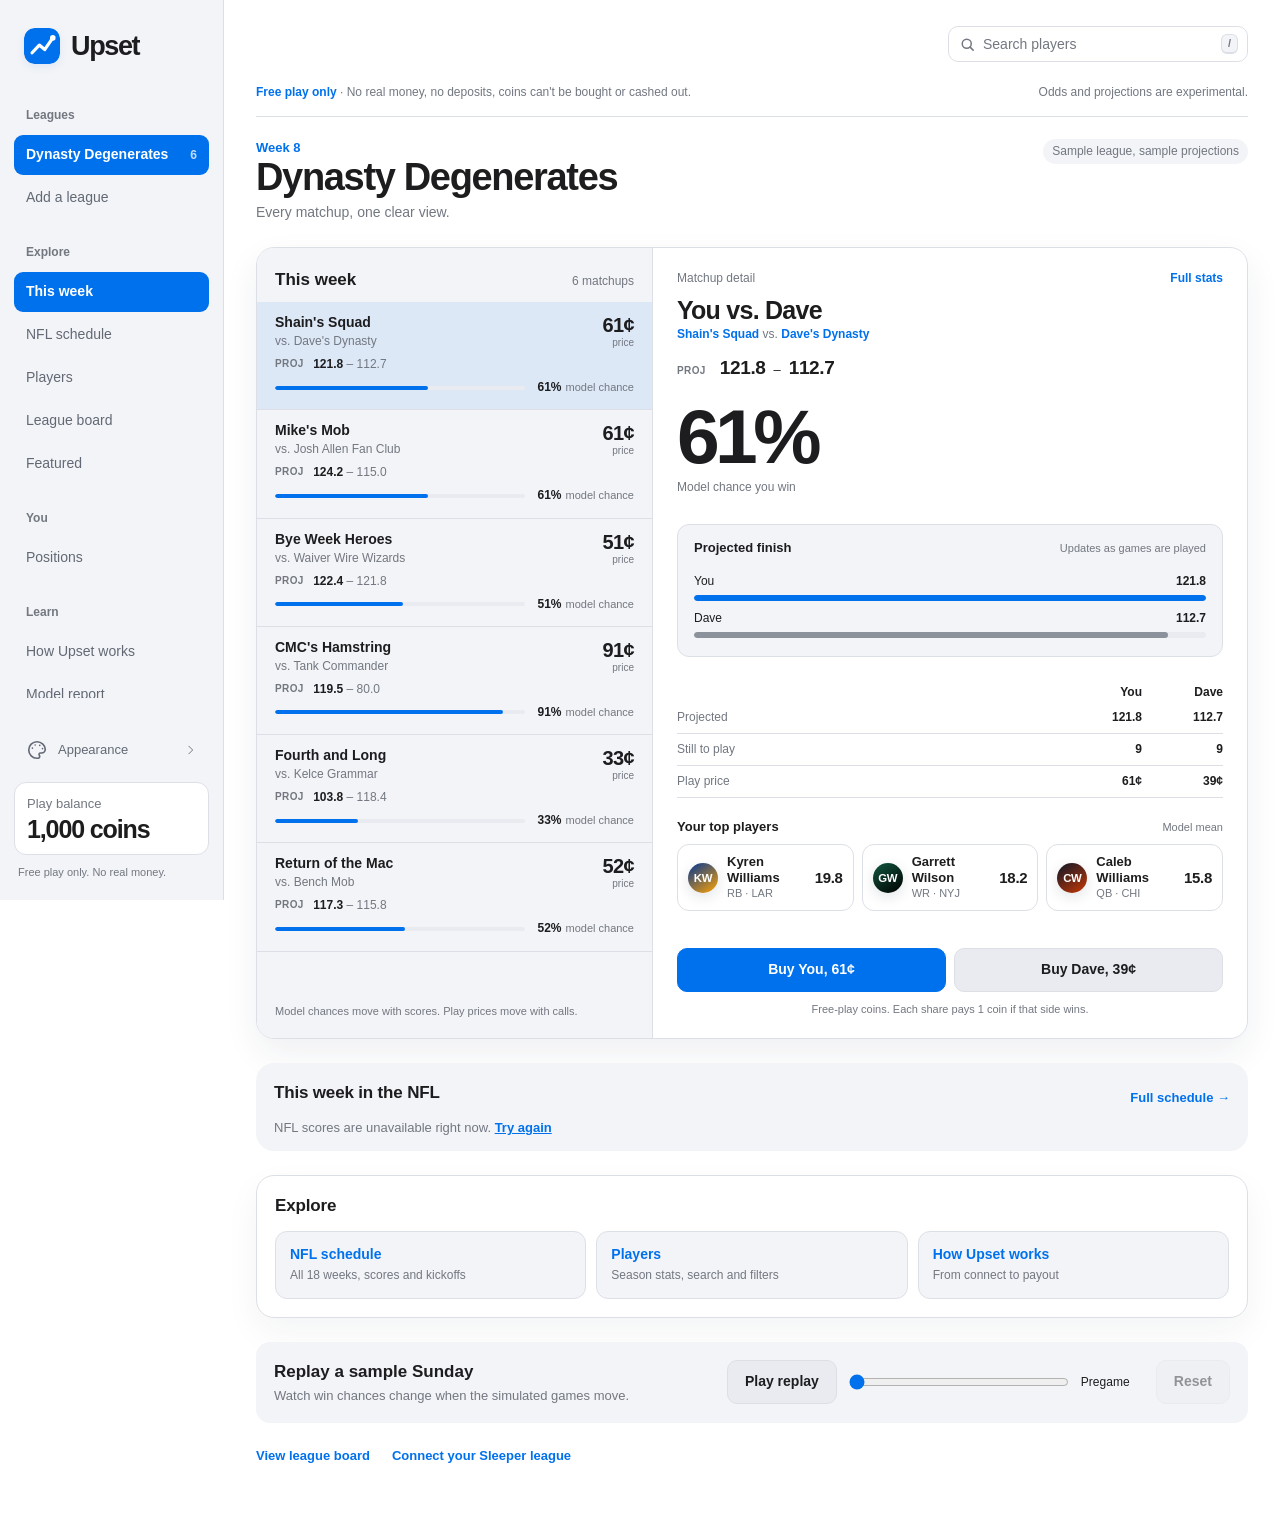
==== commit e4e0aa64: "Publish mobile themes and whole-league projection fixes" ====
--- a/index.html
+++ b/index.html
@@ -7,8 +7,8 @@
     <meta name="description" content="Upset brings live win chances, matchup stats, and free-play calls to your fantasy league." />
     <title>Upset — Live fantasy matchups</title>
     <link rel="icon" href="./favicon.svg" type="image/svg+xml" />
-    <script type="module" crossorigin src="./assets/index-CO8B0IU-.js"></script>
-    <link rel="stylesheet" crossorigin href="./assets/index-Dt3OHdY7.css">
+    <script type="module" crossorigin src="./assets/index-CZSQOSOZ.js"></script>
+    <link rel="stylesheet" crossorigin href="./assets/index-CATZvGhA.css">
   </head>
   <body>
     <div id="root"></div>
--- a/assets/index-CATZvGhA.css
+++ b/assets/index-CATZvGhA.css
@@ -0,0 +1 @@
+:root{--color-board:#f3f4f7;--color-panel:#fff;--color-panel-2:#e9ebf0;--color-rule:#dce0e6;--color-muted:#727780;--color-text:#1d1d1f;--color-you:#007aff;--color-rival:#626975;--color-live:#24ad55;--color-you-wash:#007aff17;--color-rival-wash:#62697514;--font-sans:-apple-system, BlinkMacSystemFont, "SF Pro Display", "Segoe UI", sans-serif;--text-sm:13px;--text-base:15px;--text-lg:18px;--text-xl:28px;--text-2xl:44px;--text-hero:112px;--leading-body:1.42;--radius-sm:12px;--radius-pill:999px;--container-ticket:340px;--rail-width:224px}*{box-sizing:border-box}html,body,#root{min-height:100%}body{background:var(--color-board);color:var(--color-text);font-family:var(--font-sans);font-size:var(--text-base);line-height:var(--leading-body);-webkit-font-smoothing:antialiased;margin:0}button,input,select,textarea{font:inherit;color:inherit}a{color:inherit}:focus-visible{outline:2px solid var(--color-you);outline-offset:3px;border-radius:5px}@media (prefers-reduced-motion:reduce){*{scroll-behavior:auto!important;transition:none!important;animation:none!important}}.num{font-feature-settings:"tnum";letter-spacing:-.045em;font-weight:750;line-height:1}.tnum{font-feature-settings:"tnum"}.muted{color:var(--color-muted)}.you{color:var(--color-you)}.rival{color:var(--color-rival)}.live{color:var(--color-live)}.small{font-size:var(--text-sm);line-height:1.4}.h2{font-size:var(--text-lg);letter-spacing:-.018em;margin:0;font-weight:700}.visually-hidden{clip:rect(0 0 0 0);white-space:nowrap;border:0;width:1px;height:1px;margin:-1px;padding:0;position:absolute;overflow:hidden}.shell{background:var(--color-panel);max-width:1740px;min-height:100vh;margin:auto;display:flex;box-shadow:0 0 40px #1e283c0a}.rail{width:var(--rail-width);border-right:1px solid var(--color-rule);background:var(--color-board);flex-direction:column;flex-shrink:0;justify-content:space-between;gap:30px;height:100vh;padding:28px 14px 20px;display:flex;position:sticky;top:0}.rail-top{min-height:0;overflow-y:auto}.wordmark{color:var(--color-text);letter-spacing:-.05em;align-items:center;gap:11px;padding:0 10px;font-size:27px;font-weight:750;line-height:1;text-decoration:none;display:inline-flex}.wordmark svg{border-radius:11px;flex:none;width:36px;height:36px;box-shadow:0 3px 8px #007aff2e}.nav{flex-direction:column;gap:2px;margin-top:38px;display:flex}.nav-section{flex-direction:column;gap:3px;margin-bottom:24px;display:flex}.nav-label{color:var(--color-muted);padding:0 12px 8px;font-size:12px;font-weight:600}.nav a{color:#4d535d;border-radius:9px;align-items:center;min-height:40px;padding:8px 12px;font-size:14px;text-decoration:none;display:flex}.nav a:hover{color:var(--color-text);background:#e7eaf0}.nav a[aria-current=page]{color:#fff;background:var(--color-you);font-weight:650}.nav a .nav-count{opacity:.75;margin-left:auto;font-size:12px}.rail-bottom{flex-direction:column;gap:10px;display:flex}.balance{background:var(--color-panel);border:1px solid var(--color-rule);border-radius:12px;flex-direction:column;gap:3px;padding:12px;display:flex}.balance .num{font-size:25px}.rail-status{color:var(--color-muted);padding:0 4px;font-size:11px;line-height:1.4}.main{background:var(--color-panel);flex-direction:column;flex:1;gap:22px;min-width:0;padding:26px 32px 60px;display:flex}.site-status{border-bottom:1px solid var(--color-rule);color:var(--color-muted);justify-content:space-between;align-items:center;gap:12px;padding:0 0 15px;font-size:12px;display:flex}.site-status strong{color:var(--color-you);font-weight:700}.mobile-top,.tabbar{display:none}.badge{border-radius:var(--radius-pill);background:var(--color-board);color:var(--color-muted);white-space:normal;align-items:center;gap:6px;padding:4px 9px;font-size:12px;display:inline-flex}.badge.live{color:#168a45;background:#e6f8eb}.dot{background:currentColor;border-radius:50%;width:7px;height:7px;display:inline-block}.tug{background:var(--color-panel-2);border-radius:999px;gap:2px;width:100%;display:flex;overflow:hidden}.tug>div{transition:width .3s}.btn{border:1px solid var(--color-rule);background:var(--color-panel-2);cursor:pointer;text-align:center;border-radius:10px;justify-content:center;align-items:center;gap:8px;min-height:44px;padding:9px 17px;font-size:14px;font-weight:650;text-decoration:none;display:inline-flex}.btn:hover{filter:brightness(.97);border-color:#c7ccd5}.btn.primary{background:var(--color-you);border-color:var(--color-you);color:#fff}.btn.danger{color:#fff;background:#d63743;border-color:#d63743}.btn:disabled{opacity:.45;cursor:not-allowed}.field{border:1px solid var(--color-rule);background:var(--color-panel);border-radius:10px;outline:none;min-height:46px;padding:0 14px}.field:focus{border-color:var(--color-you);box-shadow:0 0 0 3px var(--color-you-wash)}.rows{flex-direction:column;display:flex}.row{border-top:1px solid var(--color-rule);align-items:center;gap:12px;padding:12px 0;display:flex}.rows>.row:last-child{border-bottom:1px solid var(--color-rule)}.panel{background:var(--color-panel);border:1px solid var(--color-rule);border-radius:var(--radius-sm)}.empty{flex-direction:column;align-items:flex-start;gap:10px;padding:32px 0;display:flex}.empty p{margin:0}.error{color:#c82e3a}.skeleton{background:linear-gradient(90deg,#eef0f3 0%,#e5e8ed 50%,#eef0f3 100%) 0 0/200% 100%;border-radius:7px;animation:1.2s infinite sk}@keyframes sk{0%{background-position:200% 0}to{background-position:-200% 0}}@media (max-width:860px){.shell{display:block}.rail{display:none}.main{padding:16px 16px calc(96px + env(safe-area-inset-bottom,0px));gap:18px}.mobile-top{justify-content:space-between;align-items:center;display:flex}.mobile-top .wordmark{padding:0;font-size:24px}.mobile-top .wordmark svg{border-radius:9px;width:30px;height:30px}.site-status{padding:0 0 10px}.site-status span:last-child{display:none}.tabbar{min-height:66px;padding:8px 8px calc(8px + env(safe-area-inset-bottom,0px));border-top:1px solid var(--color-rule);-webkit-backdrop-filter:blur(12px);backdrop-filter:blur(12px);z-index:20;background:#fffffff0;justify-content:space-around;align-items:center;display:flex;position:fixed;bottom:0;left:0;right:0}.tabbar a{color:var(--color-muted);text-align:center;padding:9px;font-size:12px;font-weight:550;text-decoration:none}.tabbar a[aria-current=page]{color:var(--color-you);font-weight:750}}:root{--color-on-accent:#fff;--color-soft-rule:#eef0f4;--color-hover:#f4f6fa;--color-material:#ffffffe0;--color-positive:#168a45;--color-positive-wash:#e6f8eb;--color-negative:#c82e3a;--color-negative-wash:#fbe9eb;--color-warning:#8a5a00;--color-warning-wash:#fff4dc}:root[data-appearance=dark]{--color-board:#111113;--color-panel:#1c1c1e;--color-panel-2:#2c2c2f;--color-rule:#38383c;--color-soft-rule:#303034;--color-muted:#a3a3ad;--color-text:#f5f5f7;--color-rival:#a7afbd;--color-rival-wash:#a7afbd1f;--color-live:#52cf79;--color-hover:#28282d;--color-material:#1c1c1ee6;--color-positive:#62d38b;--color-positive-wash:#203c2b;--color-negative:#ff8c98;--color-negative-wash:#42272e;--color-warning:#efc879;--color-warning-wash:#3b3223}html{-webkit-tap-highlight-color:transparent;scroll-padding-top:90px}button,a,input,select{touch-action:manipulation}button:not(:disabled):active,a.btn:active{filter:brightness(.93)}input,select,textarea{accent-color:var(--color-you)}.app-icon{flex:none;width:22px;height:22px}.icon-button{background:var(--color-board);width:44px;height:44px;color:var(--color-text);cursor:pointer;border:0;border-radius:50%;flex:none;justify-content:center;align-items:center;display:inline-flex}.icon-button:active{transform:scale(.94)}.appearance-launch{text-align:left;width:100%;min-height:44px;color:var(--color-rival);cursor:pointer;background:0 0;border:0;border-radius:10px;align-items:center;gap:10px;padding:8px 12px;font-size:13px;display:flex}.appearance-launch:hover{background:var(--color-panel-2)}.appearance-launch .app-icon:last-child{width:13px;color:var(--color-muted);margin-left:auto}.skip-link{z-index:100;background:var(--color-you);color:var(--color-on-accent);border-radius:10px;padding:12px;position:fixed;top:-100px;left:12px}.skip-link:focus{top:12px}.btn.primary,.nav a[aria-current=page],.ui-week[aria-pressed=true],.team-pill.you,.how-lock,.how-lock-big,.imported-pick-actions .btn[aria-pressed=true],.btn.mx-cta-you{color:var(--color-on-accent)}.nav a{color:var(--color-rival)}.nav a:hover{background:var(--color-panel-2)}.skeleton{background:linear-gradient(90deg, var(--color-board), var(--color-panel-2), var(--color-board));background-size:200% 100%}.wordmark svg{box-shadow:0 3px 8px var(--color-you-wash)}.home-game:active{background:var(--color-you-wash)}.mobile-top-actions{align-items:center;gap:12px;display:flex}.mobile-balance{flex-direction:column;align-items:flex-end;line-height:1.3;display:flex}.mobile-balance small{color:var(--color-muted);font-size:10px}.mobile-balance strong{font-size:14px;font-weight:700}.mobile-balance strong span{color:var(--color-muted);font-size:11px;font-weight:500}:root[data-motion=reduce] *,:root[data-motion=reduce] :before,:root[data-motion=reduce] :after{scroll-behavior:auto!important;transition:none!important;animation:none!important}@media (max-width:860px){.shell{min-height:100dvh}.main{padding-bottom:calc(112px + env(safe-area-inset-bottom,0px))}.mobile-top{z-index:35;padding:calc(10px + env(safe-area-inset-top,0px)) 16px 10px;background:var(--color-material);-webkit-backdrop-filter:blur(22px)saturate(1.5);border-bottom:1px solid var(--color-rule);margin:-16px -16px 0;position:sticky;top:0}.mobile-top .icon-button{background:var(--color-panel-2);width:44px;height:44px}.tabbar{left:max(12px, env(safe-area-inset-left,0px));right:max(12px, env(safe-area-inset-right,0px));bottom:calc(10px + env(safe-area-inset-bottom,0px));border:1px solid var(--color-rule);background:var(--color-material);-webkit-backdrop-filter:blur(24px)saturate(1.6);border-radius:26px;max-width:540px;min-height:66px;margin:auto;padding:5px;box-shadow:0 8px 28px #0000001a}.tabbar a{border-radius:21px;flex-direction:column;flex:1;justify-content:center;align-items:center;gap:4px;min-width:0;min-height:54px;padding:5px 2px;font-size:10px;font-weight:600;line-height:1.15;display:flex}.tabbar a[aria-current=page]{background:var(--color-you-wash);color:var(--color-you)}.tabbar a:active{transform:scale(.94)}.tabbar .app-icon{width:22px;height:22px}.field,select,textarea,.gs-input{font-size:max(16px,1em)}}@media (prefers-reduced-transparency:reduce){.mobile-top,.tabbar{background:var(--color-panel);-webkit-backdrop-filter:none}}@media (prefers-contrast:more){.mobile-top,.tabbar{background:var(--color-panel);border-color:var(--color-text)}}.ui-team{letter-spacing:-.02em;border-radius:9px;flex:none;place-items:center;font-weight:800;display:inline-grid;box-shadow:inset 0 0 0 1px #0000000f}.ui-avatar{letter-spacing:-.03em;border-radius:50%;flex:none;place-items:center;font-weight:800;display:inline-grid;box-shadow:0 4px 14px #141e321f}.ui-weeks{scroll-snap-type:x proximity;scrollbar-width:thin;gap:8px;padding:4px 2px 10px;display:flex;overflow-x:auto}.ui-week{scroll-snap-align:center;border:1px solid var(--color-rule);background:var(--color-panel);cursor:pointer;border-radius:12px;flex:none;justify-items:center;gap:1px;min-width:58px;padding:8px 10px;display:grid;position:relative}.ui-week:hover{border-color:#b9c0cc}.ui-week[aria-pressed=true]{background:var(--color-you);border-color:var(--color-you);color:#fff;box-shadow:0 6px 16px #007aff40}.ui-week-l{text-transform:uppercase;letter-spacing:.06em;opacity:.7;font-size:10px}.ui-week-n{font-feature-settings:"tnum";font-size:19px;font-weight:750;line-height:1.1}.ui-week-now{color:#fff;background:#2cc65a;border-radius:999px;padding:1px 6px;font-size:9.5px;font-weight:700;position:absolute;top:-7px;right:-4px}.ui-seg{background:var(--color-panel-2);border-radius:10px;gap:2px;padding:3px;display:inline-flex}.ui-seg-b{color:#4d535d;cursor:pointer;background:0 0;border:0;border-radius:8px;min-height:32px;padding:6px 14px;font-size:13px;font-weight:600}.ui-seg-b[aria-selected=true]{background:var(--color-panel);color:var(--color-text);box-shadow:0 1px 3px #141e321f}.ui-bars{margin:0}.ui-bars svg{display:block;overflow:visible}.ui-bars-b.accent{fill:var(--color-you)}.ui-bars-b.up{fill:#2cc65a}.ui-bars-b.down{fill:#ff6b5a}.ui-bars-b.muted{fill:#c7ccd5}.ui-bars-empty{fill:var(--color-rule)}.ui-bars-marker{stroke:var(--color-text);stroke-width:2.5px;stroke-linecap:round}.ui-bars-ref{stroke:#9aa1ab;stroke-dasharray:4 5}.ui-bars-x{fill:var(--color-muted);font-feature-settings:"tnum";font-size:11px}.ui-legend{color:var(--color-muted);flex-wrap:wrap;gap:14px;margin-top:6px;font-size:12px;display:flex}.ui-key{vertical-align:-1px;border-radius:3px;width:12px;height:10px;margin-right:6px;display:inline-block}.ui-key.accent{background:var(--color-you)}.ui-key.marker{background:var(--color-text);vertical-align:2px;height:3px}.ui-key.ref{vertical-align:3px;border-top:2px dashed #9aa1ab;height:0}.ui-spark{color:var(--color-you);vertical-align:middle}.ui-table-wrap{border:1px solid var(--color-rule);background:var(--color-panel);border-radius:14px;overflow-x:auto}.ui-table{border-collapse:collapse;width:100%;font-size:13.5px}.ui-table th{background:var(--color-board);text-align:left;color:var(--color-muted);text-transform:uppercase;letter-spacing:.04em;border-bottom:1px solid var(--color-rule);white-space:nowrap;padding:10px 12px;font-size:11.5px;font-weight:650;position:sticky;top:0}.ui-table td{border-bottom:1px solid var(--color-soft-rule);white-space:nowrap;padding:10px 12px}.ui-table tr:last-child td{border-bottom:0}.ui-table tbody tr:hover td{background:var(--color-hover)}.ui-table .r{text-align:right}.ui-table th:first-child,.ui-table td:first-child{background:inherit;position:sticky;left:0}.ui-table td:first-child{background:var(--color-panel)}.ui-th-b{all:unset;cursor:pointer}.ui-th-b:focus-visible{outline:2px solid var(--color-you)}.ui-table-empty{text-align:center;color:var(--color-muted);padding:28px!important}.ui-skel{display:block}.ui-loading{gap:12px;padding:8px 0;display:grid}.ui-error{background:var(--color-negative-wash);color:var(--color-negative);border:1px solid #ffd9d2;border-radius:12px;flex-wrap:wrap;align-items:center;gap:10px;padding:14px 16px;font-size:14px;display:flex}.ui-source{color:var(--color-muted);margin:6px 0 0;font-size:12px}.ui-source.sample{color:var(--color-warning);background:var(--color-warning-wash);border:1px solid #ffe2a8;border-radius:10px;padding:8px 12px}.ui-card{background:var(--color-panel);border:1px solid var(--color-rule);border-radius:18px;min-width:0;padding:18px 20px;box-shadow:0 1px 2px #141e320a,0 8px 24px #141e320a}.ui-card-h{flex-wrap:wrap;justify-content:space-between;align-items:center;gap:12px;margin-bottom:14px;display:flex}.ui-tile{background:var(--color-board);border-radius:14px;gap:4px;min-width:0;padding:14px 16px;display:grid}.ui-tile-l{color:var(--color-muted);font-size:12px;font-weight:600}.ui-tile-v{font-size:26px}.ui-tile-s{color:var(--color-muted);font-size:12px}@media (max-width:640px){.ui-card{border-radius:16px;padding:14px}.ui-tile-v{font-size:22px}}.home{flex-direction:column;gap:24px;min-width:0;display:flex}.home-head{flex-wrap:wrap;justify-content:space-between;align-items:flex-start;gap:14px;display:flex}.home-head h1{letter-spacing:-.035em;margin:1px 0 5px;font-size:clamp(27px,3vw,38px);line-height:1.04}.home-eyebrow{color:var(--color-you);margin:0;font-size:13px;font-weight:700}.home-subtitle{color:var(--color-muted);margin:0;font-size:14px}.home-badges{flex-wrap:wrap;justify-content:flex-end;gap:7px;display:flex}.home-workspace{border:1px solid var(--color-rule);border-radius:18px;grid-template-columns:minmax(265px,.8fr) minmax(340px,1.2fr);gap:0;min-height:600px;display:grid;overflow:hidden;box-shadow:0 14px 35px #19284112}.home-list{background:var(--color-board);border-right:1px solid var(--color-rule);flex-direction:column;min-width:0;display:flex}.home-list-head{justify-content:space-between;align-items:baseline;gap:8px;padding:20px 18px 10px;display:flex}.home-list-head h2{margin:0;font-size:17px}.home-list-head span{color:var(--color-muted);font-size:12px}.home-list-rows{flex-direction:column;display:flex}.home-game{border:0;border-bottom:1px solid var(--color-rule);text-align:left;cursor:pointer;width:100%;color:inherit;font:inherit;background:0 0;grid-template-columns:minmax(0,1fr) auto;grid-template-areas:"names price""score move""bar chance";align-items:center;gap:6px 12px;padding:12px 18px 13px;display:grid}.home-game:hover{background:var(--color-hover)}.home-game[aria-pressed=true]{background:var(--color-you-wash)}.home-game-names{flex-direction:column;grid-area:names;gap:2px;min-width:0;display:flex}.home-game-names strong{overflow-wrap:anywhere;font-size:14px;line-height:1.22}.home-game-names span{color:var(--color-muted);overflow-wrap:anywhere;font-size:12px}.home-game-price{flex-direction:column;flex:none;grid-area:price;align-items:flex-end;display:flex}.home-game-price strong{letter-spacing:-.03em;font-variant-numeric:tabular-nums;font-size:20px;line-height:1.1}.home-game-price small{color:var(--color-muted);font-size:10px}.home-game-score{color:var(--color-muted);font-variant-numeric:tabular-nums;white-space:nowrap;text-overflow:ellipsis;grid-area:score;min-width:0;font-size:12px;overflow:hidden}.home-game-score strong{color:var(--color-text);font-weight:700}.home-game-move{grid-area:move;justify-self:end}.home-game-bar{background:var(--color-panel-2);border-radius:99px;grid-area:bar;height:4px;display:block;overflow:hidden}.home-game-bar span{background:var(--color-you);border-radius:inherit;height:100%;display:block}.home-game-chance{font-variant-numeric:tabular-nums;white-space:nowrap;grid-area:chance;justify-self:end;font-size:12px;font-weight:700}.home-game-chance small{color:var(--color-muted);margin-left:4px;font-size:11px;font-weight:500}.home-state{letter-spacing:.04em;text-transform:uppercase;vertical-align:1px;align-items:center;gap:5px;margin-right:6px;font-size:10px;font-weight:750;display:inline-flex}.home-state.proj,.home-state.final{color:var(--color-muted)}.home-state.live{color:var(--color-text)}.home-state.live:before{content:"";background:currentColor;border-radius:50%;width:6px;height:6px}.home-move{font-variant-numeric:tabular-nums;white-space:nowrap;color:var(--color-muted);background:var(--color-board);border-radius:99px;align-items:center;padding:2px 7px;font-size:11px;font-weight:700;display:inline-flex}.home-move.up{color:var(--color-positive);background:var(--color-positive-wash)}.home-move.down{color:var(--color-negative);background:var(--color-negative-wash)}.home-list-foot{color:var(--color-muted);margin:auto 0 0;padding:12px 18px 18px;font-size:11px}.home-detail{flex-direction:column;min-width:0;padding:22px 24px 20px;display:flex}.home-detail-top{color:var(--color-muted);justify-content:space-between;align-items:center;gap:10px;font-size:12px;display:flex}.home-detail-top a{color:var(--color-you);font-weight:650;text-decoration:none}.home-detail h2{letter-spacing:-.03em;margin:10px 0 2px;font-size:25px;line-height:1.1}.home-detail-teams{color:var(--color-muted);margin:0;font-size:12px}.home-detail-score{font-variant-numeric:tabular-nums;flex-wrap:wrap;align-items:baseline;gap:8px;margin-top:12px;font-size:13px;display:flex}.home-detail-score strong{letter-spacing:-.02em;font-size:19px}.home-chance{flex-direction:column;gap:0;margin:18px 0 8px;display:flex}.home-chance-row{flex-wrap:wrap;align-items:center;gap:10px;display:flex}.home-chance strong{letter-spacing:-.06em;font-variant-numeric:tabular-nums;font-size:clamp(54px,6vw,78px);line-height:.95}.home-chance .home-move{padding:4px 10px;font-size:12px}.home-chance>span{color:var(--color-muted);margin-top:6px;font-size:12px}.home-history{justify-content:center;align-items:center;height:140px;margin-top:14px;display:flex;position:relative}.home-history svg{display:block}.home-history>p{z-index:1;background:var(--color-panel);color:var(--color-muted);text-align:center;margin:0;padding:5px 8px;font-size:13px;position:relative}.home-history-times{color:var(--color-muted);border-bottom:1px solid var(--color-rule);justify-content:space-between;padding-bottom:17px;font-size:11px;display:flex}.home-projection{background:var(--color-board);border:1px solid var(--color-rule);border-radius:12px;margin:20px 0 15px;padding:14px 16px 18px}.home-projection-head{flex-wrap:wrap;justify-content:space-between;align-items:baseline;gap:4px 12px;margin-bottom:15px;display:flex}.home-projection-head strong{white-space:nowrap;font-size:13px}.home-projection-head span{color:var(--color-muted);text-align:right;font-size:11px}.home-projection-row{justify-content:space-between;align-items:center;gap:10px;margin:9px 0 5px;font-size:12px;display:flex}.home-projection-row strong{font-variant-numeric:tabular-nums}.home-projection-track{background:var(--color-panel-2);border-radius:99px;width:100%;height:6px;display:block;overflow:hidden}.home-projection-track>span{border-radius:inherit;background:var(--color-you);height:100%;display:block}.home-projection-track.other>span{background:#8c929b}.home-stats{flex-direction:column;margin-top:5px;font-size:12px;display:flex}.home-stats>div{border-bottom:1px solid var(--color-rule);grid-template-columns:minmax(0,1fr) 76px 76px;gap:5px;padding:7px 0;display:grid}.home-stats>div:first-child{border-bottom:0;padding-bottom:1px}.home-stats strong{text-align:right;font-variant-numeric:tabular-nums}.home-stats span{color:var(--color-muted)}.home-detail-actions{grid-template-columns:1fr 1fr;gap:8px;margin-top:19px;display:grid}.home-detail-actions .btn{overflow-wrap:anywhere;min-width:0}.home-payout{text-align:center;color:var(--color-muted);margin:10px 0 0;font-size:11px}.home-bottom{background:var(--color-board);border-radius:14px;flex-wrap:wrap;justify-content:space-between;align-items:center;gap:16px;padding:18px;display:flex}.home-bottom h2{margin:0 0 3px;font-size:17px}.home-bottom p{color:var(--color-muted);margin:0;font-size:13px}.demo-controls{flex:350px;justify-content:flex-end;align-items:center;gap:10px;display:flex}.demo-controls input{max-width:220px;accent-color:var(--color-you);flex:1}.demo-time{font-variant-numeric:tabular-nums;min-width:65px;font-size:12px}.home-links{flex-wrap:wrap;gap:22px;font-size:13px;display:flex}.home-links a,.home-links button{color:var(--color-you);font:inherit;cursor:pointer;background:0 0;border:0;padding:0;font-weight:650;text-decoration:none}.home-skeleton{flex-direction:column;gap:12px;display:flex}.home-skeleton .skeleton:first-child{width:45%;height:45px}.home-skeleton .skeleton:nth-child(2){width:100%;height:540px}.home-skeleton .skeleton:last-child{width:100%;height:45px}@media (max-width:1120px){.home-workspace{grid-template-columns:minmax(230px,.8fr) minmax(320px,1.2fr)}.home-detail{padding:20px}}@media (max-width:690px){.home-workspace{flex-direction:column;display:flex}.home-detail{border-top:1px solid var(--color-rule)}.home-list{border-right:0}.home-list-rows{max-height:none}.home-badges{justify-content:flex-start}.home-game{padding:11px 16px 12px}}@media (max-width:390px){.home-detail-actions{grid-template-columns:1fr}.home-stats>div{grid-template-columns:minmax(0,1fr) 60px 60px}.demo-controls{flex-wrap:wrap;justify-content:flex-start}.home-game{column-gap:8px}.home-game-names strong{font-size:13px}}.home-detail-teams a{color:var(--color-you);overflow-wrap:anywhere;font-weight:650;text-decoration:none}.home-detail-teams a:hover{text-decoration:underline}.home-top{min-width:0;margin:20px 0 18px}.home-top-head{justify-content:space-between;align-items:baseline;gap:8px;margin-bottom:8px;font-size:13px;display:flex}.home-top-head span{color:var(--color-muted);font-size:11px}.home-top-list{grid-template-columns:repeat(auto-fit,minmax(150px,1fr));gap:8px;margin:0;padding:0;list-style:none;display:grid}.home-top-list a{border:1px solid var(--color-rule);color:inherit;border-radius:12px;align-items:center;gap:9px;min-width:0;padding:9px 10px;text-decoration:none;display:flex}.home-top-list a:hover{border-color:var(--color-you)}.home-top-list .ui-avatar{flex:none}.home-top-name{flex-direction:column;flex:1;min-width:0;display:flex}.home-top-name strong{overflow-wrap:anywhere;font-size:13px;line-height:1.2}.home-top-name small{color:var(--color-muted);font-size:11px}.home-top-val{letter-spacing:-.02em;flex:none;font-size:15px;font-weight:700}.home-nfl{background:var(--color-board);border-radius:18px;flex-direction:column;gap:12px;min-width:0;padding:18px 18px 14px;display:flex}.home-nfl-head{flex-wrap:wrap;justify-content:space-between;align-items:flex-end;gap:6px 14px;display:flex}.home-nfl-head h2{letter-spacing:-.01em;margin:0 0 2px;font-size:17px}.home-nfl-head p{color:var(--color-muted);margin:0;font-size:12px}.home-nfl-head a{color:var(--color-you);white-space:nowrap;font-size:13px;font-weight:650;text-decoration:none}.home-nfl-head a:hover{text-decoration:underline}.home-nfl-row{scroll-snap-type:x proximity;overscroll-behavior-x:contain;-webkit-overflow-scrolling:touch;gap:10px;margin:0 -18px;padding:2px 18px 8px;scroll-padding:0 18px;list-style:none;display:flex;overflow-x:auto}.home-nfl-row>li{scroll-snap-align:start;flex:0 0 170px;min-width:0;display:flex}.home-nfl-game{background:var(--color-panel);border:1px solid var(--color-rule);min-width:0;color:inherit;border-radius:14px;flex-direction:column;flex:1;gap:9px;padding:12px 13px 11px;text-decoration:none;display:flex}.home-nfl-game:hover{border-color:#c5ccd6;box-shadow:0 6px 16px #19284112}.home-nfl-team{min-width:0;color:var(--color-text);align-items:center;gap:7px;font-size:14px;display:flex;position:relative}.home-nfl-game.post .home-nfl-team:not(.win){color:var(--color-muted)}.home-nfl-at{text-align:center;width:10px;color:var(--color-muted);flex:none;font-size:12px}.home-nfl-score{letter-spacing:-.02em;font-variant-numeric:tabular-nums;margin-left:auto;font-size:17px;font-weight:700}.home-nfl-team.win .home-nfl-score{color:var(--color-text)}.home-nfl-status{min-width:0;min-height:16px;color:var(--color-muted);font-variant-numeric:tabular-nums;white-space:nowrap;text-overflow:ellipsis;align-items:center;gap:6px;font-size:12px;display:flex;overflow:hidden}.home-nfl-live{letter-spacing:.05em;color:var(--color-live);flex:none;align-items:center;gap:5px;font-weight:750;display:inline-flex}.home-nfl-live i{background:currentColor;border-radius:50%;width:6px;height:6px;display:inline-block}.home-nfl-msg{color:var(--color-muted);margin:0;font-size:13px}.home-nfl-msg button{font:inherit;color:var(--color-you);cursor:pointer;background:0 0;border:0;padding:0;font-weight:650;text-decoration:underline}.home-explore{background:var(--color-panel);border:1px solid var(--color-rule);border-radius:18px;min-width:0;padding:18px;box-shadow:0 14px 35px #1928410d}.home-explore h2{letter-spacing:-.01em;margin:0 0 12px;font-size:17px}.home-explore-links{grid-template-columns:repeat(auto-fit,minmax(180px,1fr));gap:10px;display:grid}.home-explore-links a{border:1px solid var(--color-rule);background:var(--color-board);min-width:0;color:inherit;border-radius:12px;flex-direction:column;gap:3px;padding:13px 14px;text-decoration:none;display:flex}.home-explore-links a:hover{border-color:var(--color-you)}.home-explore-links strong{color:var(--color-you);font-size:14px}.home-explore-links span{color:var(--color-muted);font-size:12px}@media (max-width:390px){.home-nfl{padding:14px 14px 12px}.home-nfl-row{margin:0 -14px;padding:2px 14px 8px;scroll-padding:0 14px}.home-nfl-row>li{flex-basis:164px}.home-explore{padding:14px}}.connect-page{flex-direction:column;gap:28px;min-width:0;max-width:640px;display:flex}.connect-head{flex-direction:column;gap:8px;display:flex}.connect-head p{margin:0}.connect-title{font-size:var(--text-xl);letter-spacing:-.03em;margin:0;font-weight:750;line-height:1.05}@media (min-width:861px){.connect-title{font-size:var(--text-2xl)}}.connect-form{flex-direction:column;gap:8px;display:flex}.connect-label{font-weight:600;font-size:var(--text-base)}.connect-row{flex-wrap:wrap;align-items:stretch;gap:12px;display:flex}.connect-input{flex:200px;width:100%;min-width:0}.connect-submit{flex:none;min-width:176px}.connect-form p{margin:0}.connect-sport-choice{flex-direction:column;gap:6px;max-width:300px;display:flex}.connect-error{margin-top:4px}.connect-results{flex-direction:column;gap:12px;min-width:0;display:flex}.league-row{text-align:left;cursor:pointer;width:100%;min-height:56px;color:inherit;background:0 0;border-left:0;border-right:0;justify-content:space-between;padding:12px 0}.league-row:hover .league-name{text-underline-offset:3px;text-decoration:underline}.league-row:disabled{cursor:default}.league-row:disabled:not([aria-busy]){opacity:.45}.league-row[aria-busy=true] .league-name{color:var(--color-muted)}.league-main{flex-direction:column;gap:2px;min-width:0;display:flex}.league-name{overflow-wrap:anywhere;font-weight:600}.league-status{text-align:right;flex-shrink:0}.connect-results>.error{margin:0}.connect-list{flex-direction:column;margin:0;padding:0;list-style:none;display:flex}.connect-list li{border-top:1px solid var(--color-rule);color:var(--color-muted);font-size:var(--text-sm);padding:12px 0;line-height:19px}.connect-list li:last-child{border-bottom:1px solid var(--color-rule)}.connect-sample .btn{width:100%}@media (min-width:561px){.connect-sample .btn{width:auto}}.connect-import{border:1px solid var(--color-rule);background:var(--color-panel);border-radius:18px;flex-direction:column;gap:12px;padding:18px;display:flex}.connect-import summary{cursor:pointer;font-weight:650}.connect-import[open] summary,.connect-import[open]>p{margin-bottom:12px}.connect-import .section-head{flex-wrap:wrap;justify-content:space-between;align-items:baseline;gap:8px;display:flex}.connect-import .section-head h2{margin:0}.connect-import p{margin:0;line-height:1.5}.connect-import-form{flex-direction:column;gap:10px;display:flex}.connect-import-text{resize:vertical;white-space:pre;width:100%;min-height:150px;font:12px/1.5 ui-monospace,SFMono-Regular,Menlo,monospace}.connect-import-actions{flex-wrap:wrap;align-items:center;gap:8px;display:flex}.connect-file{cursor:pointer;position:relative;overflow:hidden}.connect-file input{opacity:0;width:1px;height:1px;position:absolute}.connect-imported-row{border-bottom:1px solid var(--color-rule);align-items:center;gap:10px;display:flex}.connect-imported-row .league-row{border-bottom:0;flex:1}.connect-remove{color:var(--color-muted);cursor:pointer;background:0 0;border:0;padding:10px 0}.connect-remove:hover{color:var(--color-text);text-decoration:underline}.connect-sleeper h2,.connect-sleeper p{margin:0}.connect-sleeper{flex-direction:column;gap:5px;display:flex}.mx-stack{flex-direction:column;gap:28px;min-width:0;display:flex}.mx-stack>*,.mx-dist{min-width:0}.mx-dist>.ui-card{margin:0}.dist-lead{margin:-4px 0 14px}.dist{min-width:0;margin:0}.dist+.dist{border-top:1px solid var(--color-rule);margin-top:26px;padding-top:22px}.dist-measure{width:100%;min-width:0}.dist-svg{width:100%;height:auto;display:block;overflow:visible}.dist-svg text{font-family:var(--font-sans);font-variant-numeric:tabular-nums}.dist-area{fill-opacity:.28;stroke:none}.dist-line{fill:none;stroke-width:2px;stroke-linejoin:round;stroke-linecap:round}.dist-axis,.dist-tick{stroke:var(--color-rule);stroke-width:1px}.dist-tick-label{fill:var(--color-muted);font-size:12px}.dist-mean{stroke-width:1.5px;stroke-dasharray:3 3;opacity:.75}.dist-mean-label{font-size:12.5px;font-weight:650}.dist-band{fill-opacity:.85}.dist-bar{fill-opacity:.9}.dist-zero{stroke:var(--color-text);stroke-width:2px}.dist-zero-label{fill:var(--color-text);font-size:12px;font-weight:700}a.dist-mean-label,g>a text{cursor:pointer}g>a:hover text{text-underline-offset:3px;text-decoration:underline}.dist-legend{grid-template-columns:repeat(2,minmax(0,1fr));gap:8px 18px;margin:12px 0 0;padding:0;list-style:none;display:grid}.dist-legend li{min-width:0;font-size:var(--text-sm);flex-wrap:wrap;align-items:baseline;gap:2px 8px;display:flex}.dist-key{border-radius:3px;flex:none;align-self:center;width:10px;height:10px;display:inline-block}.dist-who{overflow-wrap:anywhere;min-width:0;font-weight:650}.dist-team{color:var(--color-text);text-decoration:none}.dist-team:hover{text-underline-offset:3px;text-decoration:underline}.dist-stat{color:var(--color-muted);white-space:nowrap}.dist-sides{flex-wrap:wrap;justify-content:space-between;align-items:baseline;gap:8px 16px;margin-bottom:4px;display:flex}.dist-side{font-size:var(--text-sm);flex-wrap:wrap;align-items:baseline;gap:6px;min-width:0;margin:0;font-weight:600;display:flex}.dist-side strong{letter-spacing:-.02em;font-size:26px;font-weight:750;line-height:1}.dist-side-r{text-align:right;justify-content:flex-end;margin-left:auto}.dist-axis-note{margin:10px 0 0}.dist-note{color:var(--color-muted);margin:18px 0 0;font-size:12px}.dist-lineups-note{margin:4px 0 0}.dist-range{min-width:56px;height:18px;color:var(--color-you);flex:0 132px;display:block;position:relative}.dist-range-track{background:var(--color-panel-2);border-radius:2px;height:4px;margin-top:-2px;position:absolute;top:50%;left:0;right:0}.dist-range-band{opacity:.28;background:currentColor;border-radius:5px;height:10px;margin-top:-5px;position:absolute;top:50%}.dist-range-dot{box-sizing:border-box;border:2px solid var(--color-panel);background:currentColor;border-radius:50%;width:11px;height:11px;margin:-5.5px 0 0 -5.5px;position:absolute;top:50%}.dist-range-empty{background:var(--color-panel-2);border-radius:2px;align-self:center;height:4px}.mx-pl .dist-range{flex-basis:132px}.mx-pl .mx-pl-name{flex:1 1 0}.mx-pl-link{color:inherit;text-decoration:none}.mx-pl-link:hover{text-underline-offset:3px;text-decoration:underline}.mx-team-link{color:inherit;text-decoration:none}.mx-team-link:hover{text-underline-offset:3px;text-decoration:underline}@media (max-width:600px){.dist-legend{grid-template-columns:minmax(0,1fr)}.dist-side strong{font-size:22px}.mx-pl .dist-range{flex-basis:84px;min-width:52px}.mx-pl .dist-range-dot{width:10px;height:10px;margin:-5px 0 0 -5px}}.mx-back{align-items:center;min-height:44px;text-decoration:none;display:inline-flex}.mx-back:hover{color:var(--color-text)}.mx{grid-template-columns:minmax(0, 1fr) var(--container-ticket);grid-template-areas:"ctx ticket""board ticket""chart ticket""drivers ticket""likely ticket""lineups ticket";align-items:start;gap:28px;min-width:0;display:grid}.mx>section{min-width:0}.mx-ctx{grid-area:ctx}.mx-board{grid-area:board}.mx-ticket{grid-area:ticket;position:sticky;top:28px}.mx-chart{grid-area:chart}.mx-drivers{grid-area:drivers}.mx-likely{grid-area:likely}.mx-lineups{grid-area:lineups}@media (max-width:1099px){.mx{grid-template-columns:minmax(0,1fr);grid-template-areas:"ctx""board""ticket""chart""drivers""likely""lineups"}.mx-ticket{position:static}}.mx-ctx{flex-wrap:wrap;justify-content:space-between;align-items:center;gap:12px;display:flex}.mx-ctx-badges{flex-wrap:wrap;align-items:center;gap:8px;display:flex}.mx-sb{flex-direction:column;gap:12px;display:flex}.mx-sb-row{justify-content:space-between;align-items:flex-end;gap:16px;display:flex}.mx-side{flex-direction:column;gap:4px;min-width:0;display:flex}.mx-side-right{text-align:right;align-items:flex-end}.mx-big{font-size:clamp(65px,11vw,108px)}.mx-small{font-size:clamp(45px,7vw,64px)}.mx-sb-pts{font-size:var(--text-base)}.mx-chart-body{flex-direction:column;gap:12px;display:flex}.mx-chart-head{flex-wrap:wrap;justify-content:space-between;align-items:baseline;gap:12px;display:flex}.mx-chart-empty{border:1px solid var(--color-rule);background:var(--color-board);border-radius:12px;padding:16px}.mx-chart-empty>p{margin:0 0 12px}.mx-chart-empty>p:last-child{margin:12px 0 0}.mx-chart-empty-row{border-top:1px solid var(--color-rule);justify-content:space-between;gap:12px;padding:9px 0;font-size:14px;display:flex}.mx-chart-empty-row strong{font-variant-numeric:tabular-nums}.mx-demo{flex-wrap:wrap;align-items:center;gap:12px;display:flex}.mx-demo-btn{height:44px;padding:0 16px}.mx-demo-read{min-width:96px}.mx-range{min-width:120px;min-height:44px;accent-color:var(--color-you);flex:160px}.mx-drv-list{margin-top:12px}.row.mx-drv{grid-template-columns:minmax(0,1.4fr) minmax(0,1fr) 120px;align-items:center;gap:2px 12px;display:grid}.mx-drv-name{overflow-wrap:anywhere;min-width:0}.mx-drv-status{min-width:0}.mx-drv-swing{text-align:right;font-weight:600}.mx-empty-line{margin:12px 0 0}.mx-lineups-grid{grid-template-columns:repeat(2,minmax(0,1fr));gap:28px;margin-top:12px;display:grid}.mx-lineup-name{margin:0 0 4px;font-weight:600}.mx-lineup{margin:0;padding:0;list-style:none}.row.mx-pl{justify-content:space-between;min-height:44px;padding:10px 0}.mx-pl-name{overflow-wrap:anywhere;min-width:0}.mx-pl-pts{white-space:nowrap}.mx-ticket-panel{background:var(--color-panel);border:1px solid var(--color-rule);border-radius:var(--radius-sm);flex-direction:column;gap:16px;padding:20px;display:flex;box-shadow:0 12px 30px #1e2d4612}.mx-tiles{grid-template-columns:1fr 1fr;gap:10px;display:grid}.mx-tile{--tone:var(--color-rule);--wash:transparent;text-align:left;border:1px solid var(--color-rule);border-radius:var(--radius-sm);min-height:44px;color:var(--color-text);cursor:pointer;background:0 0;flex-direction:column;align-items:flex-start;gap:4px;padding:12px;display:flex}.mx-tile:hover{border-color:var(--color-muted)}.mx-tile[aria-pressed=true]{border:2px solid var(--tone);background:var(--wash);padding:11px}.mx-tile-px{font-size:34px}.mx-shares{justify-content:space-between;align-items:center;gap:12px;display:flex}.mx-shares-input{text-align:right;width:128px;height:48px;color:var(--color-text);border-radius:var(--radius-sm);background:0 0;border:1px solid #0000;outline:none;padding:0 8px;font-size:34px}.mx-shares-input:focus{border-color:var(--color-you)}.mx-shares-input-sm{width:104px;font-size:24px}.mx-chips{flex-wrap:wrap;gap:8px;display:flex}.mx-chip{border:1px solid var(--color-rule);border-radius:var(--radius-pill);min-width:56px;height:44px;color:var(--color-text);cursor:pointer;background:0 0;padding:0 14px;font-weight:600}.mx-chip:hover{border-color:var(--color-muted)}.mx-chip[aria-pressed=true]{border-color:var(--color-text);background:var(--color-panel-2)}.mx-breakdown{flex-direction:column;min-width:0;margin:0;display:flex}.mx-brk-row{border-top:1px solid var(--color-rule);flex-wrap:wrap;justify-content:space-between;align-items:baseline;gap:4px 12px;min-height:40px;padding:9px 0;display:flex}.mx-brk-row:last-child{border-bottom:1px solid var(--color-rule)}.mx-breakdown dt{color:var(--color-muted);font-size:var(--text-sm);overflow-wrap:anywhere;min-width:0;margin:0}.mx-breakdown dd{text-align:right;font-variant-numeric:tabular-nums;overflow-wrap:anywhere;min-width:0;margin:0;font-weight:600}.mx-brk-sub{color:var(--color-muted);font-weight:400}.mx-brk-note{margin:-4px 0 0}.mx-explain{margin:0}.btn.mx-cta{color:#fff;border:none;width:100%;height:52px;font-weight:700}.btn.mx-cta-you{background:var(--color-you);color:var(--color-on-accent)}.btn.mx-cta-rival{background:#586270}.btn.mx-cta:disabled{opacity:.4;cursor:not-allowed}.mx-msg{min-height:20px;color:var(--color-you);margin:0}.mx-msg.error{color:var(--color-rival)}.mx-settled{flex-direction:column;gap:6px;display:flex}.mx-settled .h2{font-size:var(--text-lg)}.mx-position{border-top:1px solid var(--color-rule);flex-direction:column;gap:6px;margin-top:4px;padding-top:16px;display:flex}.mx-pos-h{margin:0 0 2px}.mx-pos-line{margin:0}.mx-worth{margin:4px 0 0;font-weight:600}.mx-sell{flex-direction:column;gap:10px;margin-top:10px;display:flex}.btn.mx-sell-btn{width:100%}.mx-loading{flex-direction:column;gap:20px;padding-top:8px;display:flex}.mx-error{flex-direction:column;align-items:flex-start;gap:12px;padding:16px;display:flex}.mx-error .error{margin:0}@media (max-width:600px){.mx-big{font-size:clamp(60px,18vw,88px)}.mx-small{font-size:clamp(42px,12vw,58px)}.row.mx-drv{grid-template-rows:auto auto;grid-template-columns:minmax(0,1fr) auto}.mx-drv-name{grid-area:1/1}.mx-drv-status{grid-area:2/1}.mx-drv-swing{grid-area:1/2/span 2;align-self:center}.mx-lineups-grid{grid-template-columns:minmax(0,1fr);gap:20px}.mx-shares-input{width:112px}}.mx-carousel{display:none}@media (max-width:860px){.mx-desktop-scoreboard{display:none}.mx-carousel{min-width:0;display:block}.mx-carousel-controls{justify-content:space-between;align-items:center;margin-bottom:14px;display:flex}.mx-carousel-controls>span{text-align:center;flex-direction:column;gap:3px;font-size:12px;font-weight:650;display:flex}.mx-carousel-controls small{color:var(--color-muted);font-size:10px;font-weight:400}.mx-carousel-controls .icon-button{width:44px;height:44px}.mx-carousel-controls button:disabled{opacity:.25}.mx-carousel-track{scroll-snap-type:x mandatory;overscroll-behavior-x:contain;scrollbar-width:none;-webkit-overflow-scrolling:touch;display:flex;overflow-x:auto}.mx-carousel-track::-webkit-scrollbar{display:none}.mx-carousel-slide{scroll-snap-align:start;scroll-snap-stop:always;flex:0 0 100%;min-width:0}}.lb-page{flex-direction:column;gap:28px;min-width:0;display:flex}.lb-title{font-size:var(--text-xl);font-variation-settings:"wdth" 80;letter-spacing:-.01em;margin:0;font-weight:800;line-height:1.15}.lb-head{flex-wrap:wrap;justify-content:space-between;align-items:flex-start;gap:12px 16px;display:flex}.lb-head-text{flex-direction:column;gap:4px;min-width:0;display:flex}.lb-head-badges{flex-wrap:wrap;align-items:center;gap:8px;display:flex}.lb-section{flex-direction:column;gap:12px;min-width:0;display:flex}.lb-section-head{flex-wrap:wrap;justify-content:space-between;align-items:center;gap:12px;display:flex}.lb-skel{border-radius:0;height:96px}.lb-seg{border:1px solid var(--color-rule);border-radius:var(--radius-pill);gap:2px;padding:3px;display:inline-flex}.lb-seg button{border-radius:var(--radius-pill);min-height:44px;color:var(--color-muted);cursor:pointer;font-size:var(--text-sm);white-space:nowrap;background:0 0;border:0;padding:0 14px}.lb-seg button[aria-pressed=true]{background:var(--color-panel-2);color:var(--color-text);font-weight:600}.lb-seg button:hover{color:var(--color-text)}.lb-rows{border-bottom:1px solid var(--color-rule);flex-direction:column;display:flex}.lb-row{border-top:1px solid var(--color-rule);color:inherit;grid-template-columns:minmax(0,1fr) minmax(0,1fr);grid-template-areas:"a b""pa pb""tug tug""foot foot";gap:8px 16px;min-width:0;margin:0 -8px;padding:16px 8px;text-decoration:none;display:grid}.lb-row:hover{background:var(--color-panel)}.lb-row.mine{background:var(--color-you-wash)}.lb-row.mine:hover{background:#007aff24}.lb-side{flex-direction:column;gap:2px;min-width:0;display:flex}.lb-side-a{text-align:left;grid-area:a;align-items:flex-start}.lb-side-b{text-align:right;grid-area:b;align-items:flex-end}.lb-team{font-size:var(--text-base);overflow-wrap:anywhere;font-weight:600}.lb-pct{font-size:40px}.lb-pct-a{text-align:left;grid-area:pa}.lb-pct-b{text-align:right;grid-area:pb}.lb-tug{grid-area:tug;min-width:0}.lb-hold{color:var(--color-muted);grid-area:foot;margin:0}.lb-block{border-top:1px solid var(--color-rule);flex-direction:column;gap:12px;min-width:0;padding-top:20px;display:flex}.lb-block p,.lb-section p{margin:0}.lb-who{font-weight:600}.lb-who-form{flex-direction:column;gap:8px;max-width:480px;display:flex}.lb-select{appearance:auto;width:100%;min-height:48px}.lb-who-actions{flex-wrap:wrap;align-items:center;gap:12px;margin-top:4px;display:flex}.textlink{min-height:44px;color:var(--color-you);text-underline-offset:3px;cursor:pointer;font:inherit;background:0 0;border:0;align-items:center;padding:0 4px;text-decoration:underline;display:inline-flex}.textlink:hover{color:var(--color-text)}.lb-table{border-collapse:collapse;width:100%;font-size:var(--text-base)}.lb-table th,.lb-table td{text-align:left;border-top:1px solid var(--color-rule);vertical-align:middle;padding:12px 8px 12px 0}.lb-table th{font-size:var(--text-sm);color:var(--color-muted);font-weight:400}.lb-table tbody tr:last-child td{border-bottom:1px solid var(--color-rule)}.lb-table .lb-num{text-align:right;white-space:nowrap;padding-right:0}.lb-table td.lb-num{font-variant-numeric:tabular-nums}.lb-me td{background:var(--color-you-wash)}.lb-me td:first-child{border-left:2px solid var(--color-you);padding-left:10px}.lb-post{resize:vertical;border-radius:var(--radius-sm);border:1px solid var(--color-rule);background:var(--color-panel);width:100%;min-height:150px;color:var(--color-text);font:inherit;font-size:var(--text-base);white-space:pre-wrap;padding:12px 14px;line-height:22px}.lb-post:focus{border-color:var(--color-you);outline:2px solid var(--color-you);outline-offset:2px}.lb-post-actions{flex-wrap:wrap;align-items:center;gap:12px;display:flex}@media (min-width:861px){.lb-page{gap:36px}.lb-title{font-size:34px}.lb-row{grid-template-columns:minmax(0,1fr) auto minmax(140px,2fr) auto minmax(0,1fr);grid-template-areas:"a pa tug pb b""foot foot foot foot foot";align-items:center;gap:6px 20px;margin:0 -12px;padding:18px 12px}.lb-side-b{align-items:flex-end}.lb-pct{font-size:56px}.lb-pct-a{text-align:right}.lb-pct-b{text-align:left}.lb-post{min-height:170px}.lb-select{max-width:360px}}.ft-page{flex-direction:column;gap:32px;min-width:0;display:flex}.ft-title{font-size:var(--text-xl);letter-spacing:-.03em;margin:0;font-weight:750;line-height:1.15}.ft-head{flex-wrap:wrap;justify-content:space-between;align-items:flex-start;gap:12px 16px;display:flex}.ft-head-text{flex-direction:column;gap:4px;min-width:0;display:flex}.ft-head-badges{flex-wrap:wrap;align-items:center;gap:8px;display:flex}.ft-section{flex-direction:column;gap:14px;min-width:0;display:flex}.ft-skel{border-radius:0;height:180px}.ft-score{color:inherit;border-top:1px solid var(--color-rule);border-bottom:1px solid var(--color-rule);flex-direction:column;gap:14px;min-width:0;padding:20px 0 16px;text-decoration:none;display:flex}.ft-score:hover{background:var(--color-panel)}.ft-score-names{justify-content:space-between;gap:12px;display:flex}.ft-name{font-size:var(--text-lg);overflow-wrap:anywhere;min-width:0;font-weight:600}.ft-name-b{text-align:right}.ft-score-pcts{justify-content:space-between;align-items:flex-end;gap:12px;display:flex}.ft-big{font-size:clamp(64px,16vw,128px);line-height:.9}.ft-big-b{text-align:right}.ft-meta{margin:0}.ft-card{color:inherit;border-top:1px solid var(--color-rule);flex-direction:column;gap:10px;min-width:0;padding:16px 0;text-decoration:none;display:flex}.ft-card:hover{background:var(--color-panel)}.ft-card p,.ft-section p{margin:0}.ft-card-title{font-weight:600;font-size:var(--text-base)}.ft-shot-copy{font-size:var(--text-lg);font-weight:600;line-height:26px}.ft-coming{border-top:1px solid var(--color-rule);padding-top:20px}.ft-coming p{max-width:60ch;margin:0}@media (min-width:861px){.ft-page{gap:40px}.ft-title{font-size:34px}.ft-score{gap:18px;padding:28px 0 24px}.ft-score-names{gap:24px}.ft-card{padding:20px 0}.ft-shot-copy{font-size:var(--text-xl);line-height:34px}}.pf{flex-direction:column;gap:32px;max-width:880px;display:flex}.pf-head{flex-direction:column;gap:8px;display:flex}.pf-title{font-weight:750;font-size:var(--text-2xl);letter-spacing:-.035em;margin:0;line-height:1.05}.pf-stats{grid-template-columns:repeat(3,minmax(0,1fr));gap:20px 24px;display:grid}.pf-stat{flex-direction:column;gap:6px;min-width:0;display:flex}.pf-stat--balance{grid-column:1/-1}.pf-big{font-size:68px}.pf-mid{font-size:44px}@media (max-width:860px){.pf-big{font-size:62px}.pf-mid{font-size:34px}}.pf-cal{flex-direction:column;gap:8px;padding:20px;display:flex}.pf-cal-score{align-items:baseline;gap:6px;margin:0;display:flex}.pf-cal-num{font-size:72px}.pf-cal-note{margin:0}.pf-error{flex-direction:column;align-items:flex-start;gap:12px;padding:16px;display:flex}.pf-error .btn{height:44px}.pf-empty-text{font-size:var(--text-lg);margin:0}.pf-skel{width:100%;height:88px}.pf-section{flex-direction:column;gap:12px;display:flex}.pf-group{margin:8px 0 0;font-weight:600}.pf-list{flex-direction:column;margin:0;padding:0;list-style:none;display:flex}.pf-call{border-top:1px solid var(--color-rule);flex-direction:column;gap:12px;padding:16px 0;display:flex}.pf-list>.pf-call:last-child{border-bottom:1px solid var(--color-rule)}.pf-call-main{justify-content:space-between;align-items:flex-start;gap:16px;display:flex}.pf-call-text{flex-direction:column;gap:4px;min-width:0;display:flex}.pf-call-title{overflow-wrap:anywhere;margin:0;font-weight:600}.pf-call-meta{margin:0}.pf-call-side{text-align:right;flex-direction:column;flex-shrink:0;align-items:flex-end;gap:2px;display:flex}.pf-call-value{font-weight:600}.pf-worth{font-size:28px}.pf-call-actions{flex-wrap:wrap;align-items:center;gap:8px;display:flex}.pf-call-actions .btn{height:44px;padding:0 16px}.pf-link{min-height:44px;color:var(--color-muted);text-underline-offset:3px;align-items:center;padding:0 4px;text-decoration:underline;display:inline-flex}.pf-link:hover{color:var(--color-text)}.share-card{background:var(--color-panel);border:1px solid var(--color-rule);border-radius:var(--radius-sm);flex-direction:column;gap:12px;max-width:352px;padding:16px;display:flex}.share-preview{aspect-ratio:4/5;border:1px solid var(--color-rule);background:var(--color-board);object-fit:contain;border-radius:4px;width:100%;height:auto;display:block}.share-actions{flex-wrap:wrap;gap:8px;display:flex}.share-actions .btn{height:48px}.share-card .small{min-height:19px;margin:0}@media (max-width:480px){.pf-call-main{flex-direction:column;gap:8px}.pf-call-side{text-align:left;flex-flow:wrap;align-items:baseline;gap:8px}.pf-worth{font-size:24px}.share-card{max-width:none}}.model{flex-direction:column;gap:28px;max-width:880px;display:flex}.model-head{flex-direction:column;gap:12px;display:flex}.model-title{letter-spacing:-.035em;margin:0;font-size:44px;font-weight:750;line-height:1.05}.model-intro{max-width:62ch;color:var(--color-text);margin:0}.model-meta{flex-wrap:wrap;align-items:center;gap:8px 14px;display:flex}.model-action{flex-wrap:wrap;align-items:center;gap:12px 16px;display:flex}.model-action .btn{min-width:44px}.model-progress-block{flex-direction:column;gap:10px;max-width:520px;display:flex}.model-progress{border-radius:var(--radius-pill);background:var(--color-panel-2);width:100%;height:10px;overflow:hidden}.model-progress>div{background:var(--color-text);height:100%;transition:width .2s}.model-progress.skeleton{height:10px}.model-results{flex-direction:column;gap:36px;display:flex}.model-hero{flex-direction:column;gap:8px;padding-top:4px;display:flex}.model-headline{letter-spacing:-.03em;text-wrap:balance;max-width:26ch;margin:0;font-size:36px;font-weight:750;line-height:1.05}.model-block{flex-direction:column;gap:12px;display:flex}.model-block>.h2{margin-bottom:2px}.model-stat{flex-wrap:wrap;align-items:baseline;gap:6px 16px;padding:16px 0}.model-stat-main{flex:200px;align-items:baseline;gap:12px;display:flex}.model-stat-label{font-weight:600}.model-stat-value{font-size:44px}.model-stat>p{flex:100%;margin:0}@media (min-width:640px){.model-stat>p{flex:320px}}.model-chart{width:100%;max-width:360px;height:auto;display:block;overflow:visible}.model-chart .model-grid{stroke:var(--color-rule);stroke-width:1px}.model-chart .model-diagonal{stroke:var(--color-muted);stroke-width:1px;stroke-dasharray:4 4}.model-chart .model-whisker{stroke:var(--color-muted);stroke-width:1.5px}.model-chart .model-dot{fill:var(--color-text);fill-opacity:.9;stroke:var(--color-board);stroke-width:1.5px}.model-chart .model-tick{fill:var(--color-muted);font-size:11px}.model-chart .model-axis{fill:var(--color-muted);font-size:12px}.model-details{margin-top:8px}.model-details summary{cursor:pointer;color:var(--color-muted);align-items:center;min-height:44px;padding:8px 0;display:flex}.model-details summary:hover{color:var(--color-text)}.model-table-wrap{-webkit-overflow-scrolling:touch;overflow-x:auto}.model-table{border-collapse:collapse;width:100%;font-size:var(--text-sm);font-variant-numeric:tabular-nums}.model-table th,.model-table td{text-align:left;border-top:1px solid var(--color-rule);vertical-align:middle;white-space:nowrap;padding:10px 8px 10px 0}.model-table thead th{color:var(--color-muted);border-top:0;padding-bottom:6px;font-weight:500}.model-table th[scope=row]{font-weight:600}.model-table td:not(:last-child),.model-table th:not(:last-child){padding-right:12px}.model-table tbody tr:last-child th,.model-table tbody tr:last-child td{border-bottom:1px solid var(--color-rule)}.model-verdict-off{color:var(--color-text);font-weight:700}.model-legend{margin:0}.model-pit{flex-direction:column;gap:8px;margin-top:12px;display:flex}.model-pit-title{margin:0;font-weight:600}.model-pit-title,.model-pit>p{margin:0}.model-pit-grid{grid-template-columns:repeat(auto-fill,minmax(150px,1fr));gap:16px 20px;margin-top:4px;display:grid}.model-pit-item{flex-direction:column;gap:4px;margin:0;display:flex}.model-pit-svg{width:100%;max-width:180px;height:auto;display:block}.model-pit-bar{fill:var(--color-text);fill-opacity:.85}.model-pit-expected{stroke:var(--color-muted);stroke-dasharray:3 3;stroke-width:1px}.model-footnote{border-top:1px solid var(--color-rule);flex-direction:column;gap:10px;max-width:70ch;padding-top:16px;display:flex}.model-footnote p{margin:0}.model-footnote-head{color:var(--color-text);font-weight:600}@media (max-width:860px){.model-title{font-size:32px}.model-headline{font-size:28px}.model-stat-value{font-size:36px}}.model-changed{background:var(--color-panel);border:1px solid var(--color-rule);border-radius:var(--radius-sm);flex-direction:column;gap:8px;max-width:70ch;padding:16px 18px;display:flex}.model-changed-title{color:var(--color-text);margin:0;font-weight:600}.model-changed p{margin:0}.model-freeplay{color:var(--color-muted)}.model-stat-range{font-variant-numeric:tabular-nums;margin:0}.model-band{color:var(--color-text);margin:0}.model-subhead{color:var(--color-text);margin:8px 0 0;font-weight:600}.model-headline[data-read=unknown]{color:var(--color-muted)}@media (max-width:860px){.model-headline{font-size:26px}}.risk-page{flex-direction:column;gap:24px;width:100%;max-width:1180px;display:flex}.risk-head{max-width:780px}.risk-kicker{color:var(--color-you);margin:0 0 8px;font-weight:700}.risk-head h1{letter-spacing:-.035em;margin:0 0 12px;font-size:clamp(32px,4vw,52px);line-height:1.06}.risk-head p:last-child{color:var(--color-muted);margin:0;font-size:17px;line-height:1.5}.risk-layout{grid-template-columns:minmax(280px,420px) minmax(0,1fr);align-items:start;gap:20px;display:grid}.risk-card{background:var(--color-panel);border:1px solid var(--color-rule);border-radius:18px;padding:24px;box-shadow:0 12px 35px #222d460f}.risk-card h2{letter-spacing:-.02em;margin:0 0 18px;font-size:20px}.risk-controls{flex-direction:column;gap:16px;display:flex}.risk-controls>label,.risk-input-grid label{color:var(--color-muted);flex-direction:column;gap:6px;font-size:13px;font-weight:600;display:flex}.risk-controls input,.risk-controls select{border:1px solid var(--color-rule);width:100%;height:44px;color:var(--color-text);background:var(--color-board);font-variant-numeric:tabular-nums;border-radius:10px;padding:0 12px;font-weight:600}.risk-controls input:focus,.risk-controls select:focus{outline:2px solid var(--color-you);outline-offset:1px}.risk-input-grid{grid-template-columns:1fr 1fr;gap:14px;display:grid}.risk-note{color:var(--color-muted);margin:0;font-size:13px;line-height:1.5}.risk-results{flex-direction:column;gap:0;display:flex}.risk-hero-stat{border-bottom:1px solid var(--color-rule);flex-direction:column;gap:6px;padding:0 0 20px;display:flex}.risk-hero-stat span{color:var(--color-muted);font-size:13px}.risk-hero-stat strong{letter-spacing:-.04em;font-variant-numeric:tabular-nums;font-size:clamp(40px,5vw,62px);line-height:1}.risk-money-row{border-bottom:1px solid var(--color-rule);justify-content:space-between;gap:12px;padding:12px 0;font-size:14px;display:flex}.risk-money-row span{color:var(--color-muted)}.risk-money-row strong{white-space:nowrap;font-variant-numeric:tabular-nums}.risk-outcomes{flex-direction:column;gap:14px;padding:18px 0;display:flex}.risk-outcome>div{justify-content:space-between;gap:12px;margin-bottom:8px;font-size:14px;display:flex}.risk-outcome strong{font-variant-numeric:tabular-nums}.risk-bar{background:var(--color-panel-2);border-radius:99px;height:7px;display:block;overflow:hidden}.risk-bar>span{border-radius:inherit;min-width:2px;height:100%;display:block}.risk-bar .loss{background:var(--color-rival)}.risk-bar .gain{background:var(--color-you)}.risk-expected{border-top:1px solid var(--color-rule)}.risk-results>.risk-note{margin-top:16px}.risk-side-limits{grid-template-columns:1fr 1fr;gap:10px;margin-top:18px;display:grid}.risk-side-limits>div{background:var(--color-board);border:1px solid var(--color-rule);border-radius:12px;flex-direction:column;gap:6px;padding:14px;display:flex}.risk-side-limits span,.risk-side-limits small{color:var(--color-muted);font-size:12px}.risk-side-limits strong{font-variant-numeric:tabular-nums;font-size:18px}.risk-compare{grid-template-columns:1fr 1fr;gap:14px;margin:22px 0 28px;display:grid}.risk-compare-card{border:1px solid var(--color-rule);border-radius:14px;padding:18px}.risk-compare-card h3{margin:0 0 14px}.risk-compare-card .risk-stat{margin-bottom:8px;padding:12px}.risk-compare-card .risk-stat:last-child{margin-bottom:0}.risk-fee-note{border-left:3px solid var(--color-you);background:var(--color-board);color:var(--color-muted);border-radius:0 10px 10px 0;margin:-12px 0 28px;padding:14px 16px;font-size:13px;line-height:1.5}.risk-fee-note strong{color:var(--color-text)}.risk-insight{background:var(--color-board);border:1px solid var(--color-rule);border-radius:12px;margin:20px 0;padding:18px}.risk-insight h3{margin:0 0 8px}.risk-insight p{color:var(--color-muted);margin:0;font-size:14px;line-height:1.55}.risk-insight strong{color:var(--color-text)}.risk-negative{color:#d63743}.risk-positive{color:#158a49}.risk-section-head{justify-content:space-between;align-items:start;gap:20px;display:flex}.risk-section-head h2{margin-bottom:6px}.risk-section-head p{color:var(--color-muted);margin:0;font-size:14px}.risk-section-head>span{color:var(--color-muted);white-space:nowrap;font-size:12px}.risk-stat-grid{grid-template-columns:repeat(4,1fr);gap:12px;margin:22px 0 28px;display:grid}.risk-stat{background:var(--color-board);border-radius:12px;flex-direction:column;gap:9px;padding:16px;display:flex}.risk-stat span{color:var(--color-muted);font-size:12px}.risk-stat strong{font-variant-numeric:tabular-nums;font-size:22px}.risk-trials h3{margin:0 0 6px;font-size:17px}.risk-table-wrap{margin:16px 0;overflow-x:auto}.risk-trials table{border-collapse:collapse;font-variant-numeric:tabular-nums;width:100%;font-size:14px}.risk-trials th,.risk-trials td{text-align:right;white-space:nowrap;border-bottom:1px solid var(--color-rule);padding:12px}.risk-trials th:first-child{text-align:left}.risk-trials thead th{color:var(--color-muted);font-size:12px;font-weight:600}@media (max-width:900px){.risk-layout{grid-template-columns:1fr}.risk-stat-grid{grid-template-columns:repeat(2,1fr)}}@media (max-width:700px){.risk-compare{grid-template-columns:1fr}}@media (max-width:580px){.risk-card{padding:18px}.risk-stat-grid{grid-template-columns:repeat(2,minmax(0,1fr));gap:8px}.risk-stat{padding:12px}.risk-stat strong{font-size:18px}.risk-section-head>span,.risk-trials thead{display:none}.risk-trials tbody{gap:10px;display:grid}.risk-trials tbody tr{border:1px solid var(--color-rule);border-radius:10px;grid-template-columns:1fr 1fr;gap:8px;padding:12px;display:grid}.risk-trials tbody th{grid-column:1/-1;font-size:14px}.risk-trials tbody td{text-align:left}.risk-trials tbody td:before{content:attr(data-label);color:var(--color-muted);margin-bottom:3px;font-size:11px;display:block}.risk-trials tbody th,.risk-trials tbody td{white-space:normal;border:0;padding:0}}.sch{flex-direction:column;gap:22px;min-width:0;display:flex}.sch-head{flex-wrap:wrap;justify-content:space-between;align-items:flex-end;gap:16px;display:flex}.sch-kicker{color:var(--color-muted);margin:0 0 6px;font-size:13px;font-weight:600}.sch-title{letter-spacing:-.045em;margin:0;font-size:clamp(30px,5vw,44px);font-weight:750;line-height:1.05}.sch-step{align-items:center;gap:8px;display:flex}.sch-step .btn{width:40px;min-height:40px;padding:0;font-size:20px;line-height:1}.sch-step-l{text-align:center;min-width:92px;font-size:15px;font-weight:700}.sch-weeks{min-width:0}.sch-tz{color:var(--color-muted);margin:-8px 0 0;font-size:12px}.sch-tiles{grid-template-columns:repeat(4,minmax(0,1fr));gap:10px;display:grid}.sch-tiles .ui-tile-v{font-size:30px}.sch-day{gap:12px;min-width:0;display:grid}.sch-day-h{flex-wrap:wrap;justify-content:space-between;align-items:baseline;gap:4px 12px;margin:6px 2px 0;display:flex}.sch-day-t{letter-spacing:-.02em;margin:0;font-size:18px;font-weight:700}.sch-day-h>span{color:var(--color-muted);font-size:13px}.sch-grid{grid-template-columns:repeat(auto-fill,minmax(282px,1fr));gap:14px;display:grid}.sch-card{background:var(--color-panel);border:1px solid var(--color-rule);min-width:0;color:inherit;border-radius:18px;flex-direction:column;gap:12px;padding:14px 16px;text-decoration:none;transition:border-color .15s,box-shadow .15s,transform .15s;display:flex;box-shadow:0 1px 2px #141e320a,0 8px 24px #141e320a}.sch-card:hover{border-color:#c7ccd5;transform:translateY(-1px);box-shadow:0 2px 4px #141e320d,0 14px 30px #141e3214}.sch-top{justify-content:space-between;align-items:center;gap:8px;min-height:24px;display:flex}.sch-pill{border-radius:var(--radius-pill);background:var(--color-board);color:var(--color-muted);font-feature-settings:"tnum";white-space:nowrap;align-items:center;gap:6px;padding:4px 10px;font-size:12px;font-weight:650;display:inline-flex}.sch-pill.pre{background:var(--color-you-wash);color:var(--color-you)}.sch-pill.live{background:var(--color-positive-wash);color:var(--color-positive)}.sch-pill.final{background:var(--color-board);color:var(--color-text)}.sch-pill.postponed{background:var(--color-panel-2);color:#4d535d}.sch-dot{background:#24ad55;border-radius:50%;width:7px;height:7px;animation:1.8s ease-out infinite sch-pulse}@keyframes sch-pulse{0%{box-shadow:0 0 #24ad5580}70%{box-shadow:0 0 0 6px #24ad5500}to{box-shadow:0 0 #24ad5500}}.sch-chip{border-radius:var(--radius-pill);background:var(--color-you-wash);color:var(--color-you);white-space:nowrap;cursor:help;padding:4px 10px;font-size:12px;font-weight:650}.sch-teams{gap:10px;display:grid}.sch-team{grid-template-columns:auto minmax(0,1fr) auto;align-items:center;gap:12px;display:grid}.sch-tmain{gap:1px;min-width:0;display:grid}.sch-tname{overflow-wrap:anywhere;font-size:15px;font-weight:600;line-height:1.25}.sch-trec{color:var(--color-muted);font-feature-settings:"tnum";font-size:12px}.sch-score{text-align:right;min-width:2ch;font-size:26px}.sch-team.win .sch-tname,.sch-team.win .sch-score{font-weight:750}.sch-team.lose .sch-tname,.sch-team.lose .sch-score{color:var(--color-muted);font-weight:550}.sch-foot{border-top:1px solid var(--color-soft-rule);color:var(--color-muted);gap:4px;padding-top:10px;font-size:12.5px;display:grid}.sch-meta{overflow-wrap:anywhere}.sch-line{font-feature-settings:"tnum"}.sch-empty{color:var(--color-muted)}.sch-byes{flex-wrap:wrap;align-items:center;gap:10px 16px;padding:14px 18px;display:flex}.sch-byes-l{color:var(--color-muted);font-size:13px;font-weight:700}.sch-bye-list{flex-wrap:wrap;gap:8px 16px;margin:0;padding:0;list-style:none;display:flex}.sch-bye{align-items:center;gap:7px;font-size:13.5px;font-weight:650;display:inline-flex}@media (max-width:960px){.sch-tiles{grid-template-columns:repeat(2,minmax(0,1fr))}}@media (max-width:640px){.sch-head{align-items:stretch}.sch-step{justify-content:space-between}.sch-step-l{flex:1;min-width:0}.sch-tiles .ui-tile-v{font-size:24px}.sch-grid{grid-template-columns:minmax(0,1fr);gap:12px}.sch-card{border-radius:16px;padding:14px}.sch-score{font-size:24px}}.gp{flex-direction:column;gap:18px;min-width:0;display:flex}.gp-crumbs{color:var(--color-muted);flex-wrap:wrap;align-items:center;gap:6px;font-size:13px;display:flex}.gp-crumbs a{color:var(--color-you);font-weight:600;text-decoration:none}.gp-crumbs a:hover{text-decoration:underline}.gp-top,.gp-mid{grid-template-columns:minmax(0,1fr);gap:18px;min-width:0;display:grid}.gp-mid>*{min-width:0}.gp-score{align-content:start;gap:12px;display:grid}.gp-status{min-height:26px;color:var(--color-muted);justify-content:center;align-items:center;font-size:13px;font-weight:650;display:flex}.gp-versus{grid-template-columns:minmax(0,1fr) minmax(0,1fr);gap:16px;display:grid}.gp-team{gap:10px;min-width:0;display:grid}.gp-team-top{justify-content:space-between;align-items:center;gap:10px;display:flex}.gp-team.home .gp-team-top{flex-direction:row-reverse}.gp-team-name{gap:2px;min-width:0;display:grid}.gp-team-name strong{letter-spacing:-.01em;overflow-wrap:anywhere;font-size:15px;font-weight:700;line-height:1.2}.gp-team.home .gp-team-name{text-align:right}.gp-num{color:#a3a9b3;font-size:56px}.gp-num.win{color:var(--color-text)}.gp-num.lose{color:#a3a9b3}@media (min-width:900px){.gp-num{font-size:68px}}.gp-ls-wrap{border-top:1px solid var(--color-rule);padding-top:12px;overflow-x:auto}.gp-ls{border-collapse:collapse;font-feature-settings:"tnum";width:100%;font-size:13.5px}.gp-ls th,.gp-ls td{text-align:center;white-space:nowrap;padding:6px 4px}.gp-ls th[scope=col]{color:var(--color-muted);text-transform:uppercase;letter-spacing:.04em;font-size:11.5px;font-weight:650}.gp-ls th[scope=row]{text-align:left;padding-left:0;font-weight:700}.gp-ls td{color:#4d535d}.gp-ls .gp-ls-t{color:var(--color-text);font-size:15px;font-weight:800}.gp-wp{flex-direction:column;display:flex}.gp-wp-chart{width:100%;min-width:0}.gp-wp-chart svg{max-width:100%;height:auto;display:block;overflow:visible}.gp-wp-guide{stroke:#9aa1ab;stroke-width:1px;stroke-dasharray:4 5}.gp-wp-line{fill:none;stroke:var(--color-text);stroke-width:2px;stroke-linejoin:round;stroke-linecap:round}.gp-wp-dot{fill:var(--color-text);stroke:var(--color-panel);stroke-width:2px}.gp-wp-axis{fill:var(--color-muted);font-feature-settings:"tnum";font-size:11px}.gp-wp-end{fill:var(--color-text);stroke:var(--color-panel);stroke-width:4px;stroke-linejoin:round;paint-order:stroke;font-size:12.5px;font-weight:700}.gp-wp .ui-legend,.gp-wp .ui-source{margin-top:10px}.gp-period+.gp-period{margin-top:14px}.gp-period-h{letter-spacing:.06em;text-transform:uppercase;color:var(--color-muted);margin:0 0 4px;font-size:12px;font-weight:650}.gp-play-list{margin:0;padding:0;list-style:none}.gp-play{border-top:1px solid var(--color-soft-rule);grid-template-columns:auto minmax(0,1fr) auto;align-items:start;gap:10px;padding:11px 0;display:grid}.gp-play:first-child{border-top:0}.gp-play-main{flex-direction:column;gap:4px;min-width:0;display:flex}.gp-play-txt{overflow-wrap:anywhere;font-size:14px;line-height:1.4}.gp-pill{letter-spacing:.03em;background:var(--color-panel-2);color:#4d535d;border-radius:999px;width:-moz-fit-content;width:fit-content;padding:2px 7px;font-size:11px;font-weight:750;display:inline-block}.gp-pill.td{background:var(--color-text);color:var(--color-panel)}.gp-pill.fg,.gp-pill.sf{background:var(--color-you-wash);color:#0a5bc4}.gp-play-side{color:var(--color-muted);white-space:nowrap;justify-items:end;gap:3px;font-size:12px;display:grid}.gp-run{color:var(--color-text);font-size:12.5px;font-weight:650}.gp-stats-h{color:var(--color-muted);justify-content:space-between;margin-bottom:4px;font-size:13px;font-weight:700;display:flex}.gp-stat{border-top:1px solid var(--color-soft-rule);padding:10px 0}.gp-stats-h+.gp-stat{border-top:0;padding-top:4px}.gp-stat-v{grid-template-columns:minmax(0,1fr) auto minmax(0,1fr);align-items:baseline;gap:10px;display:grid}.gp-stat-v>span:first-child{letter-spacing:-.02em;font-size:17px;font-weight:750}.gp-stat-v>span:last-child{letter-spacing:-.02em;text-align:right;font-size:17px;font-weight:750}.gp-stat-l{color:var(--color-muted);text-align:center;font-size:12.5px}.gp-bf{grid-template-columns:1fr 1fr;gap:3px;margin-top:8px;display:grid}.gp-bf>div{background:var(--color-panel-2);border-radius:3px;height:6px;display:flex;overflow:hidden}.gp-bf-l{justify-content:flex-end}.gp-bf-r{justify-content:flex-start}.gp-bf i{min-width:0;height:100%;display:block}.gp-bf-l i{border-radius:3px 0 0 3px}.gp-bf-r i{border-radius:0 3px 3px 0}.gp-box-tabs{scrollbar-width:none;max-width:100%;margin-bottom:14px;overflow-x:auto}.gp-box-tabs::-webkit-scrollbar{display:none}.gp-box-tabs .ui-seg{min-width:max-content}.gp-box-group+.gp-box-group{margin-top:20px}.gp-box-h{letter-spacing:.05em;text-transform:uppercase;color:var(--color-muted);margin:0 0 8px;font-size:12px;font-weight:700}.gp-link{color:var(--color-you);font-weight:600;text-decoration:none}.gp-link:hover{text-decoration:underline}.gp-empty{margin:0;padding:18px 0}@media (min-width:900px){.gp-top{grid-template-columns:minmax(0,.9fr) minmax(0,1.1fr);align-items:stretch}.gp-top.single{grid-template-columns:minmax(0,1fr)}.gp-mid{grid-template-columns:minmax(0,1fr) minmax(0,1fr);align-items:start}.gp-score{padding:22px 24px}}@media (max-width:480px){.gp-versus{gap:10px}.gp-team-top{gap:6px}.gp-play{gap:8px}.gp-play-side{font-size:11.5px}}.pp{flex-direction:column;gap:12px;min-width:0;display:flex}.pp-back{color:var(--color-you);align-self:flex-start;padding:2px 0;font-size:13px;font-weight:600;text-decoration:none}.pp-back:hover{text-underline-offset:3px;text-decoration:underline}.pp-page{grid-template-columns:minmax(0,1fr);align-items:start;gap:18px;min-width:0;display:grid}.pp-a{min-width:0}.pp-hero{background:linear-gradient(180deg, var(--color-panel) 0%, var(--color-board) 100%);padding:26px 28px 22px}.pp-hero-main{flex-wrap:wrap;align-items:center;gap:22px;display:flex}.pp-hero-main>.ui-avatar,.pp-hero-main>.skeleton{box-shadow:0 10px 26px #141e3229}.pp-id{flex:1 1 0;gap:8px;min-width:0;display:grid}.pp-chips{flex-wrap:wrap;align-items:center;gap:8px;display:flex}.pp-pos{background:var(--color-you-wash);color:#0a63d1;letter-spacing:.03em;border-radius:999px;align-items:center;height:24px;padding:0 10px;font-size:12px;font-weight:750;display:inline-flex}.pp-posname{color:var(--color-muted);font-size:13px;font-weight:550}.pp-injury{background:var(--color-warning-wash);height:24px;color:var(--color-warning);border-radius:999px;align-items:center;padding:0 10px;font-size:12px;font-weight:700;display:inline-flex}.pp-name{letter-spacing:-.04em;overflow-wrap:anywhere;margin:0;font-size:42px;font-weight:760;line-height:1.02}.pp-team{color:#3a3f47;flex-wrap:wrap;align-items:center;gap:9px;margin:0;font-size:16px;font-weight:550;display:flex}.pp-number{color:var(--color-muted);font-feature-settings:"tnum";font-weight:650}.pp-switch{margin-left:auto}.pp-bio{border-top:1px solid var(--color-rule);grid-template-columns:repeat(5,minmax(0,1fr));margin:22px 0 0;display:grid}.pp-bio>div{min-width:0;padding:14px 16px 0 0}.pp-bio>div+div{border-left:1px solid var(--color-rule);padding-left:16px}.pp-bio dt{text-transform:uppercase;letter-spacing:.06em;color:var(--color-muted);font-size:11px;font-weight:650}.pp-bio dd{letter-spacing:-.01em;overflow-wrap:anywhere;margin:5px 0 0;font-size:16px;font-weight:650}.pp-tiles{grid-template-columns:repeat(auto-fill,minmax(150px,1fr));gap:10px;display:grid}.pp-tiles .ui-tile{min-width:0}.pp-tiles .ui-tile-v{overflow-wrap:anywhere;font-size:26px}.pp-tiles .ui-tile:first-child{background:var(--color-you-wash)}.pp-tiles .ui-tile:first-child .ui-tile-v{color:var(--color-you)}.pp-chart{border-radius:10px;margin:0 -4px;padding:2px 4px 6px;overflow-x:auto}.pp-chart:focus-visible{outline-offset:2px}.pp-chart .ui-bars{min-width:700px}.pp-opp{color:var(--color-text);align-items:center;gap:8px;font-weight:600;text-decoration:none;display:inline-flex}.pp-opp span{font-feature-settings:"tnum"}.pp-opp:hover span{text-underline-offset:3px;text-decoration:underline}.pp-opp-lg{font-size:17px;font-weight:700}.pp-pts{font-feature-settings:"tnum";font-weight:750}.pp-up{color:var(--color-positive);font-feature-settings:"tnum";font-weight:650}.pp-down{color:var(--color-negative);font-feature-settings:"tnum";font-weight:650}.pp-dnp{letter-spacing:.05em;background:var(--color-panel-2);color:var(--color-muted);border-radius:6px;padding:2px 6px;font-size:10.5px;font-weight:700;display:inline-block}.pp-pill{background:var(--color-board);height:24px;color:var(--color-muted);white-space:nowrap;border-radius:999px;align-items:center;padding:0 10px;font-size:12px;font-weight:650;display:inline-flex}.pp-pill.start{background:var(--color-positive-wash);color:var(--color-positive)}.pp-tw-top{align-items:center;min-height:34px;display:flex}.pp-tw-bye{margin:0;font-size:16px;font-weight:600}.pp-tw-nums{grid-template-columns:1fr 1fr;gap:10px;margin:14px 0;display:grid}.pp-tw-nums>div{background:var(--color-board);border-radius:14px;gap:4px;min-width:0;padding:14px;display:grid}.pp-tw-l{color:var(--color-muted);font-size:12px;font-weight:600}.pp-tw-v{font-size:34px}.pp-range-block{border:1px solid var(--color-rule);border-radius:14px;gap:12px;padding:14px;display:grid}.pp-range{gap:6px;display:grid}.pp-range-track{background:var(--color-panel-2);border-radius:999px;height:10px;margin:12px 8px 2px;position:relative}.pp-range-band{background:#007aff42;border-radius:999px;position:absolute;top:0;bottom:0}.pp-range-proj{background:var(--color-text);border-radius:2px;width:2px;margin-left:-1px;position:absolute;top:-5px;bottom:-5px}.pp-range-mean{background:var(--color-you);width:14px;height:14px;box-shadow:0 0 0 3px var(--color-panel), 0 2px 6px #007aff59;border-radius:50%;margin:-7px 0 0 -7px;position:absolute;top:50%}.pp-range-ends{color:var(--color-muted);font-feature-settings:"tnum";justify-content:space-between;gap:8px;font-size:12px;display:flex}.pp-owner{border-top:1px solid var(--color-rule);flex-wrap:wrap;align-items:center;gap:8px 10px;margin-top:14px;padding-top:14px;font-size:14px;display:flex}.pp-owner a{color:var(--color-you);font-weight:650;text-decoration:none}.pp-owner a:hover{text-underline-offset:3px;text-decoration:underline}.pp-src{margin-top:2px}@media (min-width:1000px){.pp-page{grid-template-columns:minmax(0,1fr) 340px;grid-template-areas:"hero hero""tiles week""chart week""log log""src src"}.pp-page.solo{grid-template-columns:minmax(0,1fr);grid-template-areas:"hero""tiles""chart""log""src"}.pp-a-hero{grid-area:hero}.pp-a-week{grid-area:week;position:sticky;top:16px}.pp-a-tiles{grid-area:tiles}.pp-a-chart{grid-area:chart}.pp-a-log{grid-area:log}.pp-a-src{grid-area:src}.pp-chart .ui-bars{min-width:0}}@media (max-width:640px){.pp-hero{padding:18px 16px 16px}.pp-hero-main{gap:16px}.pp-id{flex-basis:0}.pp-name{font-size:30px}.pp-team{font-size:15px}.pp-switch{flex-basis:100%;margin-left:0}.pp-switch .ui-seg{width:100%;display:flex}.pp-switch .ui-seg-b{flex:1}.pp-bio{grid-template-columns:repeat(2,minmax(0,1fr));row-gap:4px}.pp-bio>div,.pp-bio>div+div{border-left:0;padding:12px 8px 0 0}.pp-tw-v{font-size:28px}.pp-tw-nums>div{padding:12px}.pp-tiles{gap:8px}.pp-tiles .ui-tile{padding:12px 13px}}.pl-page{flex-direction:column;gap:16px;min-width:0;max-width:100%;display:flex}.pl-page>*{min-width:0;max-width:100%}.pl-head{flex-wrap:wrap;justify-content:space-between;align-items:flex-end;gap:16px;display:flex}.pl-title{letter-spacing:-.035em;margin:0;font-size:34px;font-weight:750;line-height:1.1}.pl-sub{color:var(--color-muted);margin:6px 0 0;font-size:14px}.pl-bar{flex-wrap:wrap;align-items:center;gap:10px;display:flex}.pl-search{flex:240px;width:auto;min-width:0}.pl-seg{scrollbar-width:none;max-width:100%;overflow-x:auto}.pl-seg::-webkit-scrollbar{display:none}.pl-seg .ui-seg-b{padding:6px 12px}.pl-toggle{border:1px solid var(--color-rule);background:var(--color-panel);min-height:40px;font:inherit;color:#4d535d;cursor:pointer;white-space:nowrap;border-radius:999px;padding:0 14px;font-size:13px;font-weight:600}.pl-toggle:hover{border-color:#c7ccd5}.pl-toggle[aria-pressed=true]{background:var(--color-you-wash);border-color:var(--color-you);color:var(--color-you)}.pl-leaders{grid-template-columns:repeat(auto-fit,minmax(150px,1fr));gap:10px;display:grid}.pl-lead{background:var(--color-board);border-radius:16px;align-content:start;gap:6px;min-width:0;padding:8px;display:grid}.pl-lead-h{all:unset;box-sizing:border-box;cursor:pointer;border-radius:6px;justify-content:space-between;align-items:baseline;gap:6px;padding:4px 6px 2px;font-size:15px;font-weight:750;display:flex}.pl-lead-h:hover>span:first-child{color:var(--color-you)}.pl-lead-h:focus-visible{outline:2px solid var(--color-you);outline-offset:2px}.pl-lead-s{color:var(--color-muted);text-transform:uppercase;letter-spacing:.05em;font-size:11px;font-weight:600}.pl-lead-c{background:var(--color-panel);color:var(--color-text);border-radius:12px;grid-template-columns:auto minmax(0,1fr);align-items:center;gap:1px 9px;min-width:0;padding:8px 10px 8px 8px;text-decoration:none;display:grid;box-shadow:0 1px 2px #141e320d}.pl-lead-c>.ui-avatar{grid-area:1/1/span 2}.pl-lead-c:hover{box-shadow:0 4px 12px #141e321a}.pl-lead-c:focus-visible{outline:2px solid var(--color-you);outline-offset:2px}.pl-lead-n{white-space:nowrap;text-overflow:ellipsis;grid-area:1/2;min-width:0;font-size:13px;font-weight:650;line-height:1.25;overflow:hidden}.pl-lead-p{color:var(--color-text);grid-area:2/2;font-size:14px;font-weight:750;line-height:1.2}.pl-lead-u{color:var(--color-muted);letter-spacing:0;font-size:11px;font-weight:600}.pl-lead-none{padding:6px}.pl-meta{flex-wrap:wrap;justify-content:space-between;align-items:center;gap:12px;display:flex}.players-table{min-width:0;max-width:100%}.players-table .ui-table-wrap{max-width:100%}.players-table .ui-table th:first-child,.players-table .ui-table td:first-child{width:44px;min-width:44px}.players-table .ui-table td:nth-child(2){z-index:1;background:var(--color-panel);box-shadow:1px 0 0 var(--color-rule);position:sticky;left:44px}.players-table .ui-table th:nth-child(2){z-index:3;background:var(--color-board);box-shadow:1px 0 0 var(--color-rule);position:sticky;left:44px}.players-table .ui-table tbody tr:hover td:nth-child(2){background:var(--color-hover)}.pl-rank{color:var(--color-muted);font-feature-settings:"tnum";font-weight:650}.pl-pts{font-size:15px}.pl-key{color:#4d535d;font-size:13px}.pl-name{align-items:center;gap:9px;max-width:100%;display:inline-flex}.pl-link{color:var(--color-text);font-weight:650;text-decoration:none}.pl-link:hover{color:var(--color-you);text-underline-offset:3px;text-decoration:underline}.pl-inj{background:var(--color-negative-wash);color:#b93a2b;letter-spacing:.02em;border:1px solid #ffd9d2;border-radius:999px;padding:2px 6px;font-size:10.5px;font-weight:750}.pl-chip{border-radius:999px;padding:2px 8px;font-size:11px;font-weight:650}.pl-chip.avail{background:var(--color-you-wash);color:var(--color-you)}.pl-chip.rost{background:var(--color-panel-2);color:#4d535d}.pl-team{align-items:center;gap:7px;font-weight:600;display:inline-flex;position:relative}.pl-empty{border:1px dashed var(--color-rule);background:var(--color-panel);border-radius:16px;flex-direction:column;align-items:flex-start;gap:8px;padding:28px;display:flex}.pl-empty strong{font-size:16px}.pl-empty .btn{margin-top:4px}.pl-more{justify-content:center;display:flex}@media (max-width:640px){.pl-title{font-size:28px}.pl-seg .ui-seg-b{padding:6px 9px}.pl-search{flex-basis:100%}.pl-lead{padding:6px}.pl-empty{padding:20px}}.team{flex-direction:column;gap:22px;min-width:0;max-width:100%;display:flex}.team-state{gap:0}.team-hero{background:var(--color-panel);border:1px solid var(--color-rule);border-radius:18px;gap:18px;min-width:0;padding:22px 24px;display:grid;box-shadow:0 14px 35px #19284112}.team-hero-top{flex-wrap:wrap;align-items:center;gap:16px;min-width:0;display:flex}.team-mark{color:#fff;letter-spacing:-.03em;background:linear-gradient(145deg,#3d9bff,#0057c8);border-radius:16px;flex:none;place-items:center;width:58px;height:58px;font-size:20px;font-weight:800;display:grid;box-shadow:0 8px 20px #007aff40}.team-hero-id{flex:220px;min-width:0}.team-hero-id h1{letter-spacing:-.035em;overflow-wrap:anywhere;margin:2px 0 4px;font-size:clamp(27px,3vw,38px);line-height:1.05}.team-eyebrow{color:var(--color-you);overflow-wrap:anywhere;margin:0;font-size:13px;font-weight:700}.team-manager{color:var(--color-muted);margin:0;font-size:14px}.team-pills{flex-wrap:wrap;gap:7px;display:flex}.team-pill{background:var(--color-board);color:var(--color-muted);white-space:nowrap;border-radius:999px;align-items:center;padding:4px 10px;font-size:12px;font-weight:650;display:inline-flex}.team-pill.you{background:var(--color-you);color:var(--color-on-accent)}.team-tiles{grid-template-columns:repeat(auto-fit,minmax(150px,1fr));gap:10px;min-width:0;display:grid}.team-tiles .ui-tile-v{font-size:clamp(24px,3vw,32px)}.team-duo{grid-template-columns:minmax(0,1fr) minmax(0,1fr);gap:18px;min-width:0;display:grid}.team-duo>*{min-width:0}.team-vs{grid-template-columns:minmax(0,1fr) auto minmax(0,1fr);align-items:start;gap:10px;display:grid}.team-vs-x{color:var(--color-muted);text-transform:uppercase;letter-spacing:.06em;align-self:center;padding-top:14px;font-size:12px;font-weight:700}.team-side{background:var(--color-board);border:1px solid var(--color-rule);border-radius:14px;gap:2px;min-width:0;padding:14px;display:grid}.team-side.you{background:var(--color-you-wash);border-color:#007aff38}.team-side-n{overflow-wrap:anywhere;font-size:15px;font-weight:720;line-height:1.2}.team-side-n a{color:var(--color-text);border-bottom:1px solid var(--color-rule);text-decoration:none}.team-side-n a:hover{color:var(--color-you);border-bottom-color:var(--color-you)}.team-side-m{overflow-wrap:anywhere}.team-side-c{color:var(--color-text);margin-top:10px;font-size:clamp(34px,4vw,46px)}.team-side.you .team-side-c{color:var(--color-you)}.team-side-s,.team-side-p{overflow-wrap:anywhere}.team-side-p{margin-top:6px}.team-duo>section:first-child{flex-direction:column;display:flex}.team-matchup-foot{flex-wrap:wrap;align-items:center;gap:12px;margin-top:auto;padding-top:16px;display:flex}.team-strength-note{margin:-4px 0 6px}.team-strength{margin:0;padding:0;list-style:none}.team-pos{border-top:1px solid var(--color-soft-rule);grid-template-columns:44px minmax(0,1fr) 52px;grid-template-areas:"l t v"".d d";align-items:center;gap:3px 12px;padding:10px 0;display:grid}.team-pos:first-child{border-top:0}.team-pos-l{letter-spacing:.02em;grid-area:l;font-size:13px;font-weight:750}.team-track{background:var(--color-panel-2);border-radius:99px;grid-area:t;height:9px;display:block;position:relative}.team-track>span{border-radius:inherit;background:var(--color-you);height:100%;display:block}.team-track>i{background:var(--color-text);border-radius:2px;width:2px;margin-left:-1px;position:absolute;top:-4px;bottom:-4px}.team-pos-v{grid-area:v;justify-self:end;font-size:15px;font-weight:750}.team-pos-d{color:var(--color-muted);grid-area:d;font-size:12px}.team-pos-d.up{color:var(--color-positive)}.team-pos-d.down{color:var(--color-negative)}.team .ui-table{font-size:13.5px}.team .ui-table-wrap{max-width:100%}.team .ui-table th:first-child,.team .ui-table td:first-child{min-width:72px}.team-slot{background:var(--color-board);letter-spacing:.02em;text-align:center;border-radius:7px;min-width:46px;padding:3px 8px;font-size:12px;font-weight:750;display:inline-block}.team-player{align-items:center;gap:10px;min-width:0;max-width:100%;display:inline-flex}.team-player-t{flex-direction:column;min-width:0;line-height:1.25;display:flex}.team-player-n{color:var(--color-text);border-bottom:1px solid #0000;font-weight:650;text-decoration:none}.team-player-n:hover{color:var(--color-you);border-bottom-color:var(--color-you)}.team-player-s{color:var(--color-muted);font-size:11.5px}.team-empty{border:1px dashed var(--color-rule);width:28px;height:28px;color:var(--color-muted);border-radius:50%;place-items:center;font-weight:700;display:grid}.team-inj{white-space:nowrap;border-radius:999px;align-items:center;padding:2px 7px;font-size:11px;font-weight:700;display:inline-flex}.team-inj.bad{color:var(--color-negative);background:var(--color-negative-wash)}.team-inj.warn{color:var(--color-warning);background:var(--color-warning-wash)}.team-opp{align-items:center;gap:9px;display:inline-flex}.team-opp-t{flex-direction:column;line-height:1.2;display:flex}.team-opp-t strong{font-size:13.5px;font-weight:650}.team-opp-t small{color:var(--color-muted);font-size:11.5px}.team-status{white-space:nowrap;font-size:12.5px;font-weight:650}.team-status.final{color:var(--color-text)}.team-status.live{color:var(--color-positive)}.team-status.live:before{content:"";vertical-align:2px;background:currentColor;border-radius:50%;width:6px;height:6px;margin-right:6px;display:inline-block}.team-status.muted,.team-status-p{color:var(--color-muted);font-weight:500}.team-range-wrap{align-items:center;gap:10px;display:inline-flex}.team-range{flex:none;width:128px;height:18px;display:inline-block;position:relative}.team-range:before{content:"";background:var(--color-panel-2);border-radius:99px;height:4px;margin-top:-2px;position:absolute;top:50%;left:0;right:0}.team-range-bar{background:#007aff52;border-radius:99px;height:8px;margin-top:-4px;position:absolute;top:50%}.team-range-dot{background:var(--color-text);width:11px;height:11px;box-shadow:0 0 0 2px var(--color-panel);border-radius:50%;margin:-5.5px 0 0 -5.5px;position:absolute;top:50%}.team-range-v{color:var(--color-muted);font-size:12px}.team-foot{margin:12px 0 0;line-height:1.45}.team .ui-loading{min-height:220px}@media (max-width:960px){.team-duo{grid-template-columns:minmax(0,1fr)}}@media (max-width:640px){.team{gap:18px}.team-hero{border-radius:16px;padding:18px 16px}.team-mark{border-radius:14px;width:48px;height:48px;font-size:17px}.team-tiles{grid-template-columns:repeat(3,minmax(0,1fr));gap:8px}.team-tiles .ui-tile{padding:11px 10px}.team-tiles .ui-tile-l{font-size:11px}.team-vs{grid-template-columns:minmax(0,1fr) minmax(0,1fr)}.team-vs-x{display:none}.team-side{padding:12px}.team-side-c{font-size:34px}.team-range{width:96px}.team-range-v{font-size:11.5px}}.how{flex-direction:column;width:100%;min-width:0;max-width:1040px;display:flex}.how p{margin:0}.how-hero{text-align:center;background:radial-gradient(55% 75% at 12% 0%, #007aff1a, transparent 70%), radial-gradient(50% 70% at 92% 40%, #2cc65a17, transparent 70%), var(--color-board);border-radius:28px;flex-direction:column;align-items:center;gap:12px;padding:44px 20px 56px;display:flex}.how-mark{border-radius:22px;width:84px;height:84px;margin-bottom:8px;box-shadow:0 14px 30px #007aff40}.how-title{letter-spacing:-.045em;margin:0;font-size:clamp(40px,7vw,76px);font-weight:750;line-height:1}.how-lede{max-width:38em;color:var(--color-muted);font-size:clamp(16px,2vw,19px);line-height:1.45}.how-eyebrow{color:var(--color-you);letter-spacing:.01em;margin:0 0 8px;font-size:13px;font-weight:700}.how-hero .how-eyebrow{margin:0}.how-sec{border-bottom:1px solid var(--color-rule);grid-template-columns:minmax(0,1fr) minmax(0,1.05fr);align-items:center;gap:clamp(28px,4.5vw,56px);padding:clamp(56px,8vw,96px) 0;display:grid}.how-sec.end{border-bottom:0}.how-sec.flip .how-copy{order:2}.how-copy{min-width:0}.how-h2{letter-spacing:-.04em;overflow-wrap:break-word;margin:0 0 18px;font-size:clamp(32px,4.2vw,50px);font-weight:750;line-height:1.04}.how-h3{letter-spacing:-.02em;margin:0;font-size:22px;font-weight:750}.how-copy>p{color:var(--color-muted);max-width:34em;margin:0 0 14px;font-size:17px;line-height:1.5}.how-copy>p:has(>.btn){margin-top:22px}.how-copy strong{color:var(--color-text);font-weight:650}.how-stage{background:radial-gradient(70% 60% at 0% 0%, #007aff17, transparent 70%), radial-gradient(60% 60% at 100% 100%, #2cc65a12, transparent 70%), var(--color-board);border-radius:26px;min-width:0;padding:clamp(14px,3vw,26px);position:relative}.how-stack{flex-direction:column;gap:14px;min-width:0;display:flex}.how-card{background:var(--color-panel);border:1px solid var(--color-rule);border-radius:18px;min-width:0;padding:16px 18px;box-shadow:0 1px 2px #141e320a,0 12px 30px #141e3212}.how-card-k{color:var(--color-muted);margin:0 0 10px;font-size:13px;font-weight:650}.how-sub{color:var(--color-muted);margin:2px 0 0;font-size:13px;line-height:1.4}.how-fine{color:var(--color-muted);margin:10px 0 0;font-size:12px;line-height:1.45}.how-hint{color:var(--color-muted);font-size:12px}.how-error{color:var(--color-negative);font-size:12px;font-weight:600}.how-tag{background:var(--color-board);color:var(--color-muted);white-space:nowrap;border-radius:999px;align-self:flex-start;align-items:center;padding:3px 9px;font-size:11.5px;font-weight:650;display:inline-flex}.how-inline{color:var(--color-you);text-underline-offset:3px;font-weight:600}.how-form-row{border-top:1px solid var(--color-rule);align-items:center;gap:10px;padding:9px 2px;font-size:14px;display:flex}.how-form-row:first-of-type{border-top:0;padding-top:0}.how-form-end{margin-left:auto}.how-badge{color:#fff;background:#6b7280;border-radius:8px;flex:none;place-items:center;width:26px;height:26px;font-size:13px;font-weight:800;display:grid}.how-field-label{margin:12px 0 6px;font-size:13px;font-weight:600}.how-input{border:1px solid var(--color-rule);background:var(--color-panel);border-radius:10px;align-items:center;height:44px;padding:0 14px;font-size:15px;display:flex}.how-input span{color:var(--color-text);overflow-wrap:anywhere}.how-sync-h{align-items:center;gap:12px;display:flex}.how-sync-h strong{font-size:15px}.how-check{background:var(--color-live);border-radius:50%;flex:none;place-items:center;width:26px;height:26px;display:grid}.how-tiles{grid-template-columns:repeat(3,minmax(0,1fr));gap:8px;margin-top:14px;display:grid}.how-tile{background:var(--color-board);border-radius:14px;gap:2px;min-width:0;padding:12px 10px;display:grid}.how-tile-v{font-size:24px}.how-tile-l{color:var(--color-muted);overflow-wrap:anywhere;font-size:12px;font-weight:600}.how-syncs{flex-direction:column;margin:0;padding:0;list-style:none;display:flex}.how-syncs li{border-top:1px solid var(--color-rule);grid-template-columns:88px minmax(0,1fr);align-items:baseline;gap:10px;padding:10px 0;font-size:14px;display:grid}.how-syncs li:first-child{border-top:0;padding-top:2px}.how-syncs span{color:var(--color-muted)}.how-readonly{align-items:flex-start;gap:12px;display:flex}.how-readonly strong{font-size:15px}.how-lock{background:var(--color-you);width:36px;height:36px;color:var(--color-on-accent);border-radius:50%;flex:none;place-items:center;display:grid}.how-match-title{letter-spacing:-.02em;margin:0 0 14px;font-size:19px;font-weight:700}.how-two{grid-template-columns:repeat(2,minmax(0,1fr));gap:10px;display:grid}.how-metric{background:var(--color-board);border-radius:14px;flex-direction:column;gap:4px;min-width:0;padding:14px;display:flex}.how-metric-l{color:var(--color-text);font-size:13px;font-weight:650}.how-metric-v{font-size:40px}.how-metric .how-tag{margin-top:4px}.how-buy{grid-template-columns:repeat(2,minmax(0,1fr));gap:10px;margin-top:16px;display:grid}.how-fake{pointer-events:none;text-align:center;min-height:46px;padding:0 10px;font-size:14px}.how-buy .how-fake{white-space:normal;line-height:1.2}.how-receipt{padding:0;overflow:hidden}.how-receipt-h{border-bottom:1px solid var(--color-rule);flex-wrap:wrap;justify-content:space-between;align-items:flex-start;gap:10px 12px;padding:16px 18px;display:flex}.how-receipt-title{align-items:center;gap:12px;min-width:0;display:flex}.how-receipt-title strong{font-size:15px}.how-lock-big{background:var(--color-you);width:36px;height:36px;color:var(--color-on-accent);border-radius:50%;flex:none;place-items:center;display:grid}.how-receipt-cols{grid-template-columns:minmax(0,1fr) minmax(0,1fr);display:grid}.how-receipt-col{min-width:0;padding:12px 14px}.how-receipt-col+.how-receipt-col{border-left:1px solid var(--color-rule)}.how-col-h{color:var(--color-muted);flex-wrap:wrap;justify-content:space-between;align-items:baseline;gap:6px;padding-bottom:6px;font-size:13px;display:flex}.how-col-h strong{color:var(--color-text);font-size:13.5px}.how-lu{border-top:1px solid var(--color-soft-rule);align-items:center;gap:7px;min-width:0;padding:7px 0;font-size:13px;display:flex}.how-lu:first-of-type{border-top:0}.how-pos{text-align:center;background:var(--color-board);min-width:36px;color:var(--color-muted);border-radius:6px;flex:none;padding:3px 4px;font-size:10px;font-weight:700}.how-lu-name{overflow-wrap:anywhere;flex-direction:column;flex:1;align-items:flex-start;gap:3px;min-width:0;display:flex}.how-lu-pts{flex:none;font-weight:650}.how-benched{background:var(--color-warning-wash);color:var(--color-warning);white-space:nowrap;border-radius:999px;padding:2px 6px;font-size:10px;font-weight:700}.how-receipt-f{border-top:1px solid var(--color-rule);padding:14px 18px}.how-receipt-f strong{font-size:14.5px}.how-notice{background:var(--color-panel);border:1px solid var(--color-rule);border-radius:16px;align-items:flex-start;gap:12px;padding:14px 16px;display:flex;box-shadow:0 8px 22px #141e3212}.how-notice strong{font-size:14px}.how-notice-ico{color:#fff;background:#ff9f0a;border-radius:50%;flex:none;place-items:center;width:24px;height:24px;font-size:14px;font-weight:800;display:grid}.how-calc{flex-direction:column;gap:18px;min-width:0;display:flex}.how-calc .how-field{flex-direction:column;gap:8px;min-width:0;display:flex}.how-calc label{font-size:14px;font-weight:650}.how-field-top{justify-content:space-between;align-items:baseline;gap:10px;display:flex}.how-field-top output{color:var(--color-text);font-size:30px}.how-coins{font-variant-numeric:tabular-nums;max-width:220px;font-size:18px;font-weight:650}.how-coins[aria-invalid=true]{border-color:#ff6b5a}.how-range{width:100%;accent-color:var(--color-you);cursor:pointer;height:28px;margin:4px 0 0}.how-range-ends{color:var(--color-muted);font-variant-numeric:tabular-nums;justify-content:space-between;font-size:11px;display:flex}.how-results{grid-template-columns:repeat(2,minmax(0,1fr));gap:8px;margin:0;display:grid}.how-result{background:var(--color-board);border-radius:14px;align-content:start;gap:2px;min-width:0;margin:0;padding:12px 14px;display:grid}.how-result dt{color:var(--color-muted);font-size:12.5px;font-weight:650}.how-result dd{letter-spacing:-.035em;font-variant-numeric:tabular-nums;overflow-wrap:anywhere;margin:4px 0 0;font-size:26px}.how-result small{color:var(--color-muted);font-size:11.5px;line-height:1.35}.how-result.pay{background:var(--color-you-wash)}.how-result.pay dd{color:var(--color-you)}.how-chart{min-width:0;margin:0}.how-chart-cap{flex-wrap:wrap;justify-content:space-between;align-items:baseline;gap:4px 10px;margin-bottom:8px;font-size:14px;display:flex}.how-bars{border-bottom:1px solid var(--color-rule);align-items:flex-end;gap:6px;height:214px;padding:4px 0 0;display:flex}.how-bar{flex-direction:column;flex:1 1 0;justify-content:flex-end;align-items:center;min-width:0;height:100%;display:flex}.how-bar-v{font-variant-numeric:tabular-nums;white-space:nowrap;margin-bottom:5px;font-size:11px;font-weight:700}.how-bar-fill{background:var(--color-you);border-radius:7px 7px 3px 3px;width:100%;max-width:34px;display:block}.how-bar-x{color:var(--color-muted);font-variant-numeric:tabular-nums;margin:7px 0 0;padding-bottom:8px;font-size:11px}.how-rules-h{margin-top:4px}.how-rules{color:var(--color-muted);max-width:34em;margin:8px 0 14px;padding:0 0 0 20px;font-size:16px;line-height:1.5}.how-rules li{margin-bottom:6px}.how-pending{color:var(--color-muted);max-width:34em;font-size:14px}.how-status-card{padding:6px 18px}.how-status{flex-direction:column;margin:0;padding:0;list-style:none;display:flex}.how-status li{border-top:1px solid var(--color-rule);grid-template-columns:116px minmax(0,1fr);align-items:start;gap:12px;padding:15px 0;display:grid}.how-status li:first-child{border-top:0}.how-status-tag{white-space:nowrap;background:var(--color-board);min-height:26px;color:var(--color-muted);border-radius:999px;justify-content:center;align-items:center;padding:2px 10px;font-size:12px;font-weight:700;display:inline-flex}.how-status-tag.now{background:var(--color-positive-wash);color:var(--color-positive)}.how-status-tag.no{background:var(--color-negative-wash);color:var(--color-negative)}.how-status-tag.warn{background:var(--color-warning-wash);color:var(--color-warning)}.how-status-tag.pending{background:var(--color-panel-2);color:var(--color-rival)}.how-status-text{overflow-wrap:anywhere;font-size:15px;line-height:1.45}.how-cta{flex-direction:column;gap:16px;padding:48px 0 8px;display:flex}.how-cta-row{flex-wrap:wrap;gap:10px;display:flex}@media (max-width:860px){.how-sec{grid-template-columns:minmax(0,1fr);gap:28px;padding:52px 0 56px}.how-sec.flip .how-copy{order:0}.how-copy>p{font-size:16px}.how-h2{font-size:clamp(30px,8.6vw,44px)}.how-stage{border-radius:20px}.how-hero{border-radius:22px;padding:30px 16px 40px}.how-mark{border-radius:18px;width:68px;height:68px}}@media (max-width:480px){.how-card{border-radius:16px;padding:14px}.how-tiles{gap:6px}.how-tile-v{font-size:20px}.how-metric-v{font-size:34px}.how-result dd{font-size:22px}.how-field-top output{font-size:26px}.how-receipt-h,.how-receipt-f{padding-left:14px;padding-right:14px}.how-receipt-col{padding:10px}.how-lu{gap:5px;font-size:12.5px}.how-pos{min-width:30px;font-size:9.5px}.how-bars{gap:3px}.how-bar-v,.how-bar-x{font-size:10px}.how-status li{grid-template-columns:minmax(0,1fr);gap:8px}.how-status-tag{justify-self:start}.how-syncs li{grid-template-columns:minmax(0,1fr);gap:2px}.how-cta-row .btn{flex:calc(50% - 10px)}}.top-search{justify-content:flex-end;align-items:center;display:flex}.gs{width:min(300px,100%);position:relative}.gs-field{border:1px solid var(--color-rule);background:var(--color-panel);border-radius:10px;align-items:center;height:36px;transition:border-color .12s,box-shadow .12s;display:flex;position:relative}.gs-field:focus-within{border-color:var(--color-you);box-shadow:0 0 0 3px var(--color-you-wash)}.gs-icon{width:15px;height:15px;color:var(--color-muted);pointer-events:none;position:absolute;left:11px}.gs-input{min-width:0;height:100%;color:var(--color-text);background:0 0;border:0;border-radius:10px;outline:none;flex:1;padding:0 40px 0 34px;font-size:14px}.gs-input::placeholder{color:var(--color-muted)}.gs-input:focus-visible{outline:none}.gs-kbd{border:1px solid var(--color-rule);background:var(--color-board);color:var(--color-muted);font:600 11px/1 var(--font-sans);pointer-events:none;border-bottom-width:2px;border-radius:6px;padding:3px 6px;position:absolute;right:9px}.gs-field:focus-within .gs-kbd{visibility:hidden}.gs-panel{z-index:40;border:1px solid var(--color-rule);background:var(--color-panel);border-radius:14px;width:min(420px,100vw - 32px);max-height:min(68vh,520px);padding:6px;position:absolute;top:calc(100% + 8px);right:0;overflow-y:auto;box-shadow:0 16px 40px #1e283c29}.gs-panel[hidden]{display:none}.gs-list{flex-direction:column;gap:2px;margin:0;padding:0;list-style:none;transition:opacity .12s;display:flex}.gs-list.gs-busy{opacity:.55}.gs-opt{cursor:pointer;min-height:48px;color:var(--color-text);border-radius:10px;align-items:center;gap:11px;padding:6px 10px;display:flex}.gs-opt.is-active{background:var(--color-you-wash)}.gs-who{flex-direction:column;flex:1;min-width:0;display:flex}.gs-name{white-space:nowrap;text-overflow:ellipsis;font-size:14px;font-weight:650;overflow:hidden}.gs-meta{color:var(--color-muted);font-size:12px}.gs-pts{white-space:nowrap;font-size:15px}.gs-unit{letter-spacing:0;color:var(--color-muted);margin-left:3px;font-size:11px;font-weight:600}.gs-all{border-top:1px solid var(--color-rule);min-height:44px;color:var(--color-you);border-radius:0 0 10px 10px;justify-content:flex-start;margin-top:4px;font-size:14px;font-weight:650}.gs-note{color:var(--color-muted);padding:12px 10px;font-size:13px}.gs-error{color:#c82e3a}@media (max-width:860px){.top-search{display:flex}.gs{width:100%}.gs-field{height:44px}.gs-input{font-size:16px}.gs-kbd{display:none}.gs-panel{width:auto;left:0;right:0}}.imported-home{flex-direction:column;gap:24px;min-width:0;display:flex}.imported-head{flex-wrap:wrap;justify-content:space-between;align-items:flex-start;gap:18px;display:flex}.imported-head h1{font-size:var(--text-2xl);letter-spacing:-.03em;margin:4px 0;line-height:1.08}.imported-head p{margin:0}.imported-head .home-eyebrow{text-transform:capitalize}.imported-note{background:var(--color-you-wash);border:1px solid var(--color-rule);line-height:1.5;font-size:var(--text-sm);border-radius:14px;flex-direction:column;gap:4px;padding:14px 16px;display:flex}.imported-note span{color:var(--color-muted)}.imported-metrics{border:1px solid var(--color-rule);border-radius:14px;grid-template-columns:repeat(3,minmax(0,1fr));display:grid;overflow:hidden}.imported-metrics div{border-right:1px solid var(--color-rule);flex-direction:column;gap:4px;padding:14px 16px;display:flex}.imported-metrics div:last-child{border-right:0}.imported-metrics strong{font-size:var(--text-xl);font-variant-numeric:tabular-nums}.imported-metrics span{color:var(--color-muted);font-size:var(--text-sm)}.imported-workspace{grid-template-columns:minmax(250px,.85fr) minmax(320px,1.15fr);align-items:start;gap:18px;display:grid}.imported-list,.imported-detail{border:1px solid var(--color-rule);background:var(--color-panel);border-radius:18px;overflow:hidden}.imported-section-head,.imported-detail-top{border-bottom:1px solid var(--color-rule);justify-content:space-between;align-items:center;gap:12px;padding:16px 18px;display:flex}.imported-section-head h2{font-size:var(--text-base);margin:0}.imported-section-head span,.imported-detail-top span{color:var(--color-muted);font-size:var(--text-sm)}.imported-rows{flex-direction:column;display:flex}.imported-row{border:0;border-bottom:1px solid var(--color-rule);background:var(--color-panel);text-align:left;width:100%;color:inherit;cursor:pointer;grid-template-columns:minmax(0,1fr) auto;gap:4px 14px;padding:15px 18px;display:grid}.imported-row:last-child{border-bottom:0}.imported-row:hover,.imported-row[aria-pressed=true]{background:var(--color-you-wash)}.imported-row-names,.imported-row-scores{flex-direction:column;gap:5px;display:flex}.imported-row-names strong{overflow-wrap:anywhere}.imported-row-scores{text-align:right;font-variant-numeric:tabular-nums}.imported-row small{color:var(--color-muted);text-transform:capitalize;grid-column:1/-1}.imported-status.live{font-weight:700;color:#c75b19!important}.imported-detail{padding-bottom:20px}.imported-detail h2{font-size:var(--text-xl);overflow-wrap:anywhere;margin:20px;line-height:1.2}.imported-detail h2 span{color:var(--color-muted);font-weight:400}.imported-score{border-top:1px solid var(--color-rule);border-bottom:1px solid var(--color-rule);margin:0 20px}.imported-score div{justify-content:space-between;gap:16px;padding:11px 0;display:flex}.imported-score strong{font-size:var(--text-lg);font-variant-numeric:tabular-nums}.imported-result{margin:12px 20px 0;font-weight:600}.imported-pick{margin:28px 20px 0}.imported-pick h3{font-size:var(--text-base);margin:0 0 4px}.imported-pick p{color:var(--color-muted);font-size:var(--text-sm);margin:0 0 12px}.imported-pick-actions{flex-wrap:wrap;gap:10px;display:flex}.imported-pick-actions .btn[aria-pressed=true]{background:var(--color-you);color:var(--color-on-accent);border-color:var(--color-you)}.imported-pick .imported-picked{margin:12px 0 0}.imported-foot{color:var(--color-muted);font-size:var(--text-sm);margin:0;line-height:1.5}@media (max-width:900px){.imported-workspace{grid-template-columns:1fr}}@media (max-width:540px){.imported-metrics div{padding:11px}.imported-metrics strong{font-size:var(--text-lg)}}.app-sheet{width:100%;max-width:none;height:100%;max-height:none;color:var(--color-text);background:0 0;border:0;margin:0;padding:24px;position:fixed;inset:0;overflow:hidden}.app-sheet[open]{justify-content:center;align-items:center;display:flex}.app-sheet::backdrop{-webkit-backdrop-filter:blur(3px);backdrop-filter:blur(3px);background:#0006}.app-sheet-surface{border:1px solid var(--color-rule);background:var(--color-panel);will-change:transform;border-radius:28px;flex-direction:column;width:min(100%,460px);max-height:min(90dvh,800px);display:flex;box-shadow:0 28px 90px #00000038}.app-sheet-handle{cursor:grab;touch-action:none;background:0 0;border:0;flex:none;justify-content:center;align-items:center;width:100%;min-height:30px;padding:8px;display:flex}.app-sheet-handle:active{cursor:grabbing}.app-sheet-handle span{background:var(--color-muted);opacity:.45;border-radius:10px;width:36px;height:5px}.app-sheet-header{flex:none;justify-content:space-between;align-items:center;gap:16px;padding:0 24px 14px;display:flex}.app-sheet-header h2{letter-spacing:-.035em;margin:0;font-size:25px}.app-sheet-content{overscroll-behavior-y:contain;-webkit-overflow-scrolling:touch;min-height:0;padding:0 24px 26px;overflow-y:auto}.sheet-close{background:var(--color-panel-2);border-radius:50%}@media (max-width:860px){.app-sheet{padding:max(12px, env(safe-area-inset-top,0px)) 0 0;align-items:flex-end}.app-sheet[open]{align-items:flex-end}.app-sheet-surface{width:100%;max-width:540px;max-height:calc(100dvh - max(16px, env(safe-area-inset-top,0px)));border-bottom:0;border-radius:28px 28px 0 0}.app-sheet-content{padding-bottom:calc(24px + env(safe-area-inset-bottom,0px))}}@media (prefers-reduced-transparency:reduce){.app-sheet::backdrop{-webkit-backdrop-filter:none;backdrop-filter:none}}.appearance-intro{color:var(--color-muted);margin:0 0 20px;font-size:15px}.appearance-preview{border:1px solid var(--color-rule);background:var(--color-board);border-radius:20px;padding:20px}.appearance-preview>div:first-child{justify-content:space-between;align-items:center;gap:10px;margin-bottom:20px;display:flex}.appearance-preview-label{letter-spacing:.09em;color:var(--color-you);font-size:10px;font-weight:750}.appearance-preview-live{color:var(--color-muted);align-items:center;gap:5px;font-size:11px;display:inline-flex}.appearance-preview-live i{background:var(--color-you);border-radius:50%;width:5px;height:5px}.appearance-preview>strong{letter-spacing:-.045em;font-size:23px;line-height:1.15}.appearance-preview p{color:var(--color-muted);margin:5px 0 18px;font-size:13px}.appearance-preview-line{border-radius:8px;gap:4px;height:6px;display:flex;overflow:hidden}.appearance-preview-line span:first-child{background:var(--color-you);border-radius:inherit;width:68%}.appearance-preview-line span:last-child{background:var(--color-panel-2);border-radius:inherit;flex:1}.appearance-section{margin-top:24px}.appearance-section h3{margin:0 0 12px;font-size:14px;font-weight:700}.appearance-modes{background:var(--color-board);border-radius:14px;gap:4px;padding:4px;display:flex}.appearance-modes button{cursor:pointer;min-height:42px;color:var(--color-muted);background:0 0;border:0;border-radius:11px;flex:1;justify-content:center;align-items:center;gap:6px;font-size:13px;display:flex}.appearance-modes button[aria-pressed=true]{background:var(--color-panel);color:var(--color-text);font-weight:650;box-shadow:0 2px 6px #00000017}.appearance-modes .app-icon{width:17px;height:17px}.appearance-caption{color:var(--color-muted);margin:8px 0 0;font-size:12px}.appearance-section-title{justify-content:space-between;align-items:baseline;display:flex}.appearance-section-title>span{color:var(--color-you);font-size:12px}.appearance-swatches{grid-template-columns:repeat(6,1fr);gap:7px;display:grid}.appearance-swatches button{cursor:pointer;background:0 0;border:0;flex-direction:column;align-items:center;gap:7px;min-width:0;padding:6px 0;display:flex}.appearance-swatches button>span{color:#fff;outline-offset:3px;border-radius:50%;outline:2px solid #0000;place-items:center;width:36px;height:36px;display:grid}.appearance-swatches button[aria-pressed=true]>span{outline-color:var(--color-you)}.appearance-swatches small{color:var(--color-muted);font-size:10px}.appearance-swatches button[aria-pressed=true] small{color:var(--color-text);font-weight:650}.appearance-custom{border-bottom:1px solid var(--color-rule);justify-content:space-between;align-items:center;gap:12px;margin-top:12px;padding:16px 0;display:flex}.appearance-custom>span{flex-direction:column;gap:4px;display:flex}.appearance-custom strong{font-size:13px;font-weight:600}.appearance-custom small{color:var(--color-muted);font-size:11px}.appearance-custom input{background:var(--color-board);border:1px solid var(--color-rule);cursor:pointer;border-radius:12px;width:44px;height:44px;padding:4px}.appearance-motion{justify-content:space-between;align-items:center;gap:16px;display:flex}.appearance-motion h3{margin-bottom:4px}.appearance-motion p{color:var(--color-muted);margin:0;font-size:12px}.appearance-switch{background:var(--color-panel-2);cursor:pointer;border:0;border-radius:20px;flex:none;width:48px;height:29px;padding:3px}.appearance-switch span{background:var(--color-panel);border-radius:50%;width:23px;height:23px;transition:transform .18s;display:block;box-shadow:0 1px 4px #00000029}.appearance-switch[aria-checked=true]{background:var(--color-you)}.appearance-switch[aria-checked=true] span{background:var(--color-on-accent);transform:translate(19px)}.appearance-footer{color:var(--color-muted);justify-content:space-between;gap:12px;margin-top:28px;font-size:11px;display:flex}.appearance-footer button{font:inherit;color:var(--color-you);cursor:pointer;background:0 0;border:0;padding:0}@media (max-width:360px){.appearance-swatches{grid-template-columns:repeat(3,1fr)}}.league-data-check{border:1px solid var(--color-rule);background:var(--color-panel);border-radius:14px;margin:0 0 20px}.league-data-check summary{cursor:pointer;min-height:44px;color:var(--color-text);padding:12px 16px;font-size:13px}.league-data-check summary span{color:var(--color-you);margin-left:10px}.league-data-body{padding:0 16px 12px}.league-data-scroll{overflow-x:auto}.league-data-check table{border-collapse:collapse;text-align:left;width:100%;font-size:12px}.league-data-check th,.league-data-check td{border-bottom:1px solid var(--color-rule);padding:10px 8px}.league-data-check td{font-variant-numeric:tabular-nums}.league-data-check tbody th{min-width:140px}.league-data-check a{color:var(--color-you)}
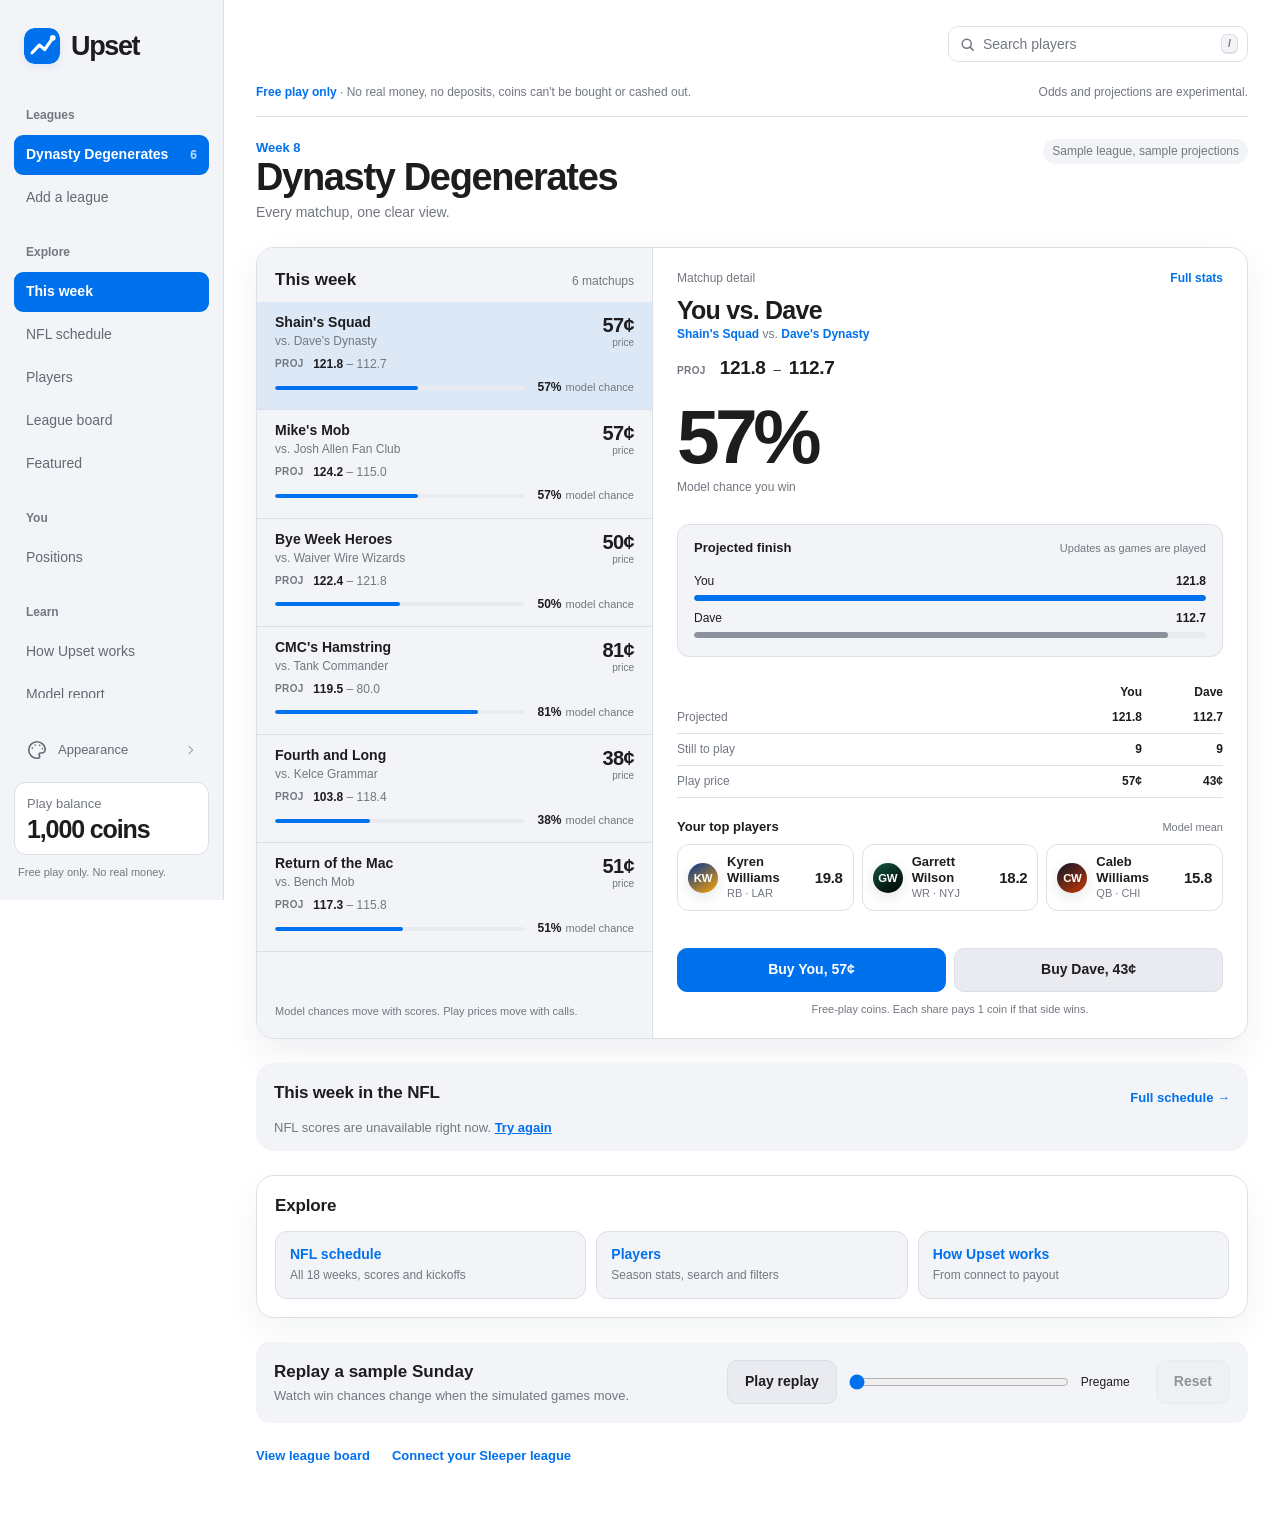
==== commit d54486dd: "Publish fmm-quick-2 win chances and whole-league pregame refresh (source d524dd8)" ====
--- a/index.html
+++ b/index.html
@@ -7,7 +7,7 @@
     <meta name="description" content="Upset brings live win chances, matchup stats, and free-play calls to your fantasy league." />
     <title>Upset — Live fantasy matchups</title>
     <link rel="icon" href="./favicon.svg" type="image/svg+xml" />
-    <script type="module" crossorigin src="./assets/index-CZSQOSOZ.js"></script>
+    <script type="module" crossorigin src="./assets/index-Bcl0Yt5C.js"></script>
     <link rel="stylesheet" crossorigin href="./assets/index-CATZvGhA.css">
   </head>
   <body>
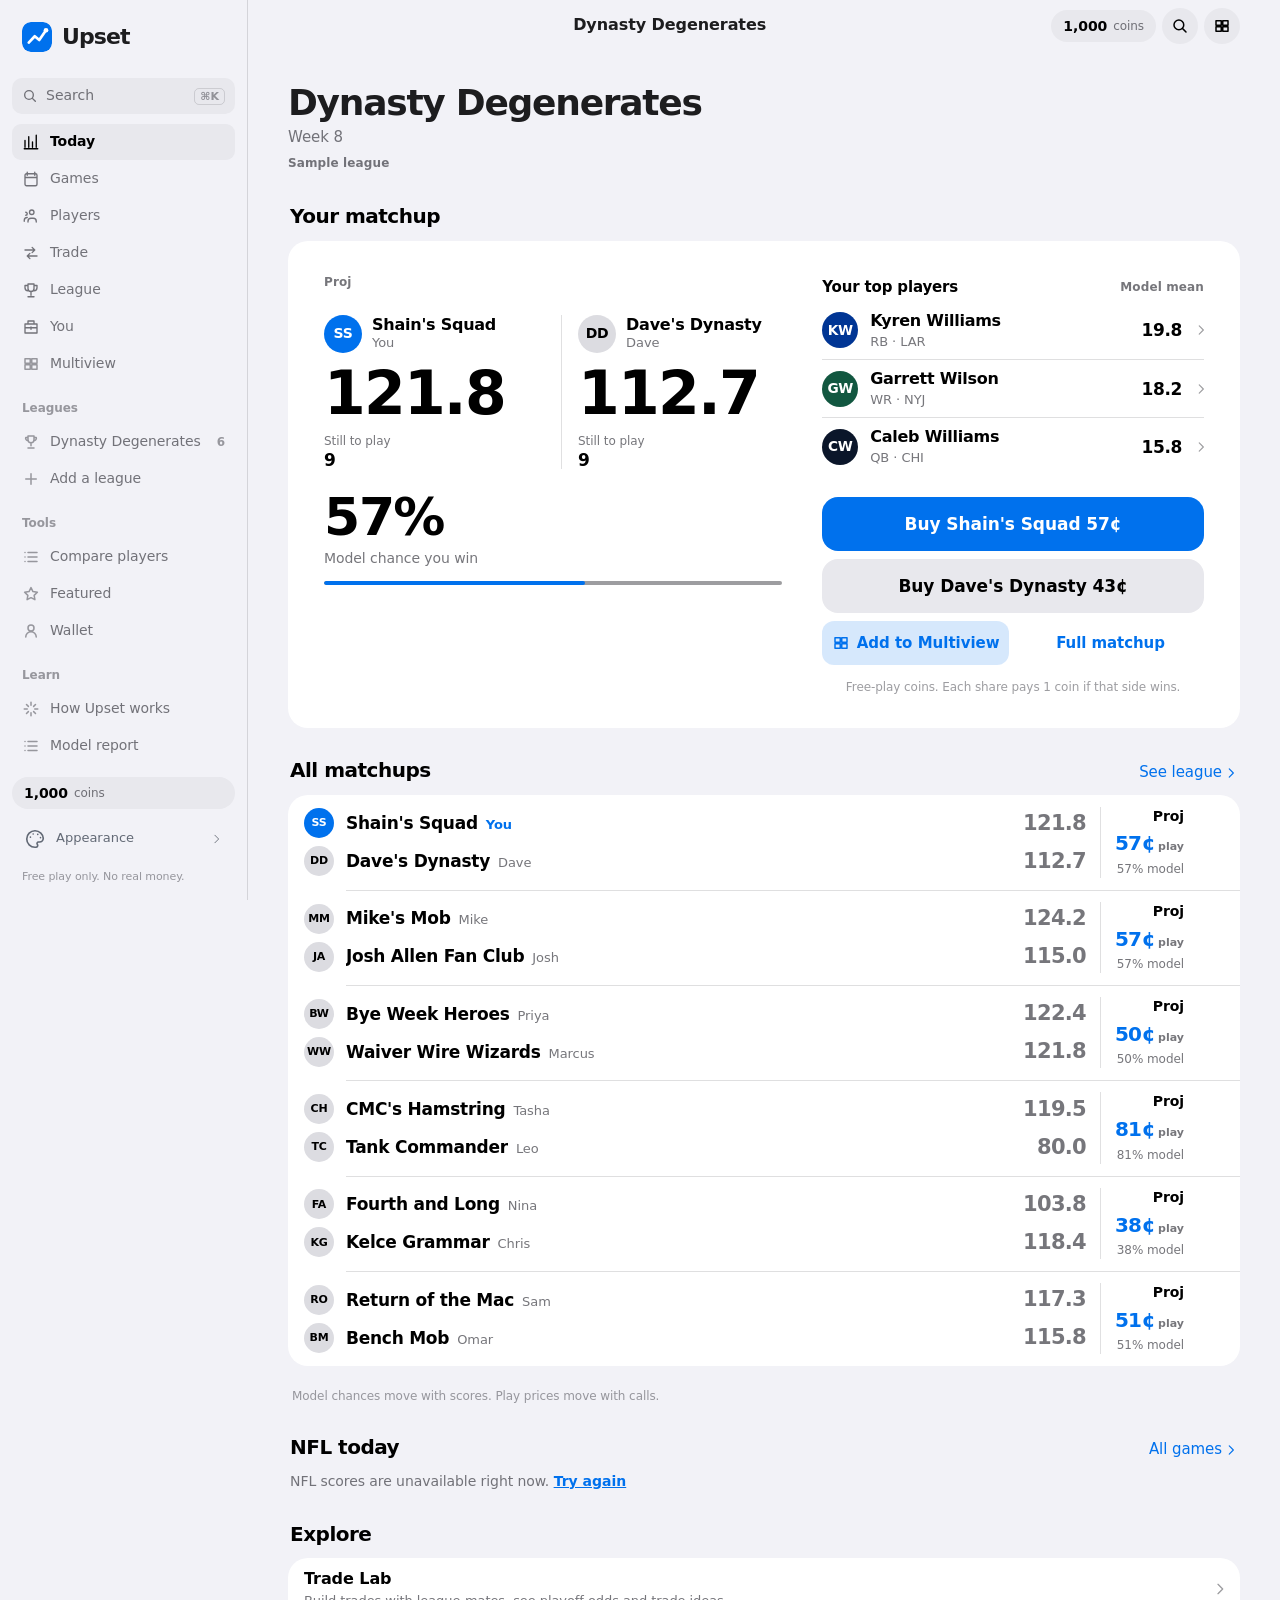
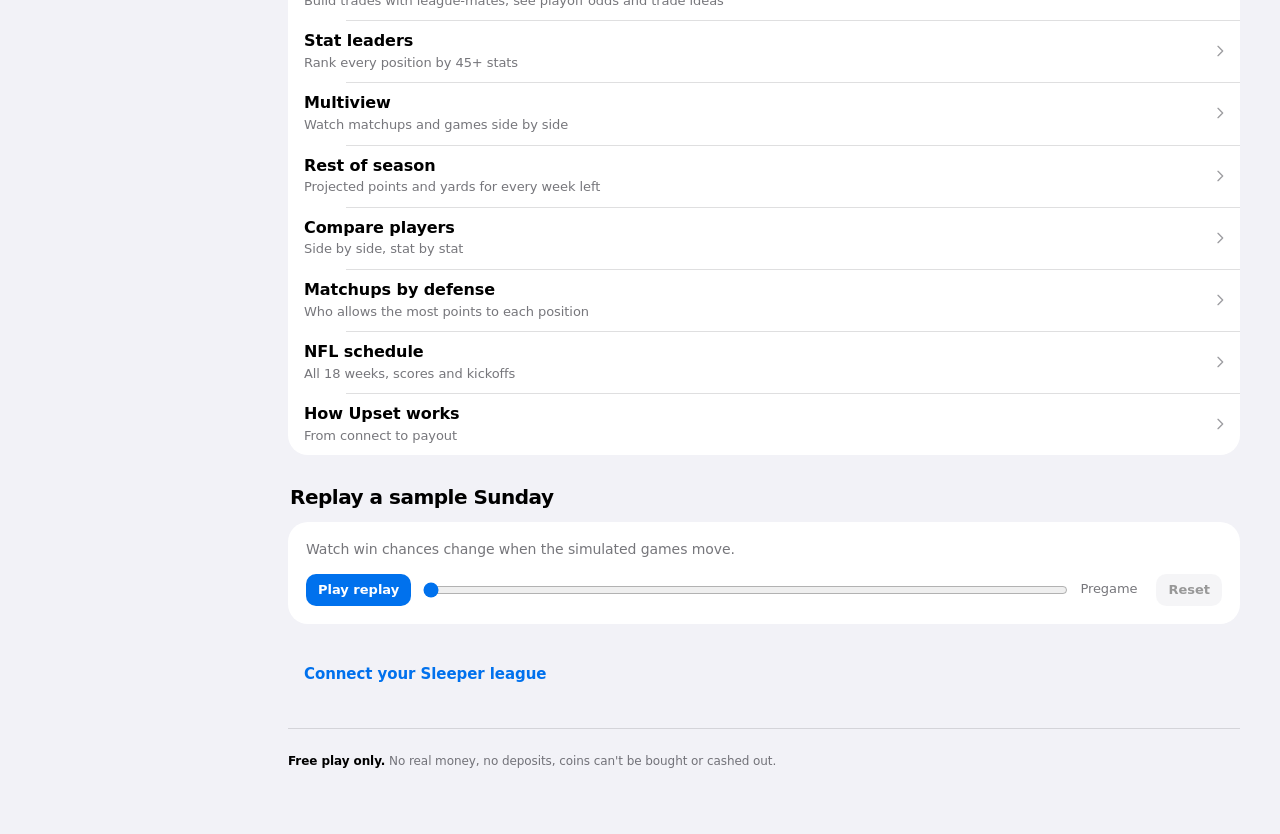
==== commit 5a077fb5: "Publish Upset redesign: Apple Sports look, Multiview, Trade Lab, scrubbable win probability, fantasy" ====
--- a/index.html
+++ b/index.html
@@ -3,12 +3,19 @@
   <head>
     <meta charset="UTF-8" />
     <meta name="viewport" content="width=device-width, initial-scale=1.0, viewport-fit=cover" />
-    <meta name="theme-color" content="#f3f4f7" />
+    <meta name="theme-color" content="#000000" />
     <meta name="description" content="Upset brings live win chances, matchup stats, and free-play calls to your fantasy league." />
+    <meta name="mobile-web-app-capable" content="yes" />
+    <meta name="apple-mobile-web-app-capable" content="yes" />
+    <meta name="apple-mobile-web-app-status-bar-style" content="black-translucent" />
+    <meta name="apple-mobile-web-app-title" content="Upset" />
     <title>Upset — Live fantasy matchups</title>
     <link rel="icon" href="./favicon.svg" type="image/svg+xml" />
-    <script type="module" crossorigin src="./assets/index-Bcl0Yt5C.js"></script>
-    <link rel="stylesheet" crossorigin href="./assets/index-CATZvGhA.css">
+    <link rel="apple-touch-icon" href="./apple-touch-icon.png" />
+    <link rel="manifest" href="./manifest.webmanifest" />
+    <script type="module" crossorigin src="./assets/main-DSddQmSW.js"></script>
+    <link rel="modulepreload" crossorigin href="./assets/jsx-runtime-2_5Rt82W.js">
+    <link rel="stylesheet" crossorigin href="./assets/main-MxDqHFsX.css">
   </head>
   <body>
     <div id="root"></div>
--- a/assets/main-MxDqHFsX.css
+++ b/assets/main-MxDqHFsX.css
@@ -0,0 +1 @@
+:root{--color-board:#f3f4f7;--color-panel:#fff;--color-panel-2:#e9ebf0;--color-rule:#dce0e6;--color-muted:#727780;--color-text:#1d1d1f;--color-you:#007aff;--color-rival:#626975;--color-live:#24ad55;--color-you-wash:#007aff17;--color-rival-wash:#62697514;--font-sans:-apple-system, BlinkMacSystemFont, "SF Pro Display", "Segoe UI", sans-serif;--text-sm:13px;--text-base:15px;--text-lg:18px;--text-xl:28px;--text-2xl:44px;--text-hero:112px;--leading-body:1.42;--radius-sm:12px;--radius-pill:999px;--container-ticket:340px;--rail-width:224px;--font-rounded:ui-rounded, "SF Pro Rounded", -apple-system, BlinkMacSystemFont, system-ui, sans-serif;--spring:linear(0, .009, .035 2.1%, .141 4.4%, .723 12.9%, .938 16.7%, 1.017 19.5%, 1.061 22.6%, 1.07 25.6%, 1.059 29.1%, 1.008 38.6%, .995 44.6%, 1);--spring-soft:linear(0, .06 4%, .25 10%, .62 22%, .86 34%, .97 48%, 1.005 62%, 1);--ease-out:cubic-bezier(.2,.8,.2,1);--dur-fast:.16s;--dur-base:.32s;--dur-slow:.52s;--glow-you:0 0 0 transparent;--glow-strong:0 0 0 transparent;--color-elite:var(--color-you);--color-low:#c82e3a;--radius-card:22px;--radius-tile:16px}*{box-sizing:border-box}html,body,#root{min-height:100%}body{background:var(--color-board);color:var(--color-text);font-family:var(--font-sans);font-size:var(--text-base);line-height:var(--leading-body);-webkit-font-smoothing:antialiased;margin:0}button,input,select,textarea{font:inherit;color:inherit}a{color:inherit}@media (prefers-reduced-motion:reduce){*{scroll-behavior:auto!important;transition:none!important;animation:none!important}}.num{font-feature-settings:"tnum";letter-spacing:-.045em;font-weight:750;line-height:1}.tnum{font-feature-settings:"tnum"}.muted{color:var(--color-muted)}.you{color:var(--color-you)}.rival{color:var(--color-rival)}.live{color:var(--color-live)}.small{font-size:var(--text-sm);line-height:1.4}.h2{font-size:var(--text-lg);letter-spacing:-.018em;margin:0;font-weight:700}.visually-hidden{clip:rect(0 0 0 0);white-space:nowrap;border:0;width:1px;height:1px;margin:-1px;padding:0;position:absolute;overflow:hidden}.shell{background:var(--color-panel);max-width:1740px;min-height:100vh;margin:auto;display:flex;box-shadow:0 0 40px #1e283c0a}.rail{width:var(--rail-width);border-right:1px solid var(--color-rule);background:var(--color-board);flex-direction:column;flex-shrink:0;justify-content:space-between;gap:30px;height:100vh;padding:28px 14px 20px;display:flex;position:sticky;top:0}.rail-top{min-height:0;overflow-y:auto}.wordmark{color:var(--color-text);letter-spacing:-.05em;align-items:center;gap:11px;padding:0 10px;font-size:27px;font-weight:750;line-height:1;text-decoration:none;display:inline-flex}.wordmark svg{border-radius:11px;flex:none;width:36px;height:36px;box-shadow:0 3px 8px #007aff2e}.nav{flex-direction:column;gap:2px;margin-top:38px;display:flex}.nav-section{flex-direction:column;gap:3px;margin-bottom:24px;display:flex}.nav a{color:#4d535d;border-radius:9px;align-items:center;min-height:40px;padding:8px 12px;font-size:14px;text-decoration:none;display:flex}.nav a:hover{color:var(--color-text);background:#e7eaf0}.nav a[aria-current=page]{color:#fff;background:var(--color-you);font-weight:650}.nav a .nav-count{opacity:.75;margin-left:auto;font-size:12px}.rail-bottom{flex-direction:column;gap:10px;display:flex}.balance{background:var(--color-panel);border:1px solid var(--color-rule);border-radius:12px;flex-direction:column;gap:3px;padding:12px;display:flex}.balance .num{font-size:25px}.rail-status{color:var(--color-muted);padding:0 4px;font-size:11px;line-height:1.4}.main{background:var(--color-panel);flex-direction:column;flex:1;gap:22px;min-width:0;padding:26px 32px 60px;display:flex}.site-status{border-bottom:1px solid var(--color-rule);color:var(--color-muted);justify-content:space-between;align-items:center;gap:12px;padding:0 0 15px;font-size:12px;display:flex}.site-status strong{color:var(--color-you);font-weight:700}.mobile-top,.tabbar{display:none}.badge{border-radius:var(--radius-pill);background:var(--color-board);color:var(--color-muted);white-space:normal;align-items:center;gap:6px;padding:4px 9px;font-size:12px;display:inline-flex}.dot{background:currentColor;border-radius:50%;width:7px;height:7px;display:inline-block}.tug{background:var(--color-panel-2);border-radius:999px;gap:2px;width:100%;display:flex;overflow:hidden}.tug>div{transition:width .3s}.btn{border:1px solid var(--color-rule);background:var(--color-panel-2);cursor:pointer;text-align:center;border-radius:10px;justify-content:center;align-items:center;gap:8px;min-height:44px;padding:9px 17px;font-size:14px;font-weight:650;text-decoration:none;display:inline-flex}.btn:hover{filter:brightness(.97);border-color:#c7ccd5}.btn.primary{background:var(--color-you);border-color:var(--color-you);color:#fff}.btn.danger{color:#fff;background:#d63743;border-color:#d63743}.btn:disabled{opacity:.45;cursor:not-allowed}.field{border:1px solid var(--color-rule);background:var(--color-panel);border-radius:10px;outline:none;min-height:46px;padding:0 14px}.field:focus{border-color:var(--color-you);box-shadow:0 0 0 3px var(--color-you-wash)}.rows{flex-direction:column;display:flex}.row{border-top:1px solid var(--color-rule);align-items:center;gap:12px;padding:12px 0;display:flex}.rows>.row:last-child{border-bottom:1px solid var(--color-rule)}.panel{background:var(--color-panel);border:1px solid var(--color-rule);border-radius:var(--radius-sm)}.empty{flex-direction:column;align-items:flex-start;gap:10px;padding:32px 0;display:flex}.empty p{margin:0}.error{color:#c82e3a}.skeleton{background:linear-gradient(90deg,#eef0f3 0%,#e5e8ed 50%,#eef0f3 100%) 0 0/200% 100%;border-radius:7px;animation:1.2s infinite sk}@keyframes sk{0%{background-position:200% 0}to{background-position:-200% 0}}@media (max-width:860px){.shell{display:block}.rail{display:none}.main{padding:16px 16px calc(96px + env(safe-area-inset-bottom,0px));gap:18px}.mobile-top{justify-content:space-between;align-items:center;display:flex}.mobile-top .wordmark{padding:0;font-size:24px}.mobile-top .wordmark svg{border-radius:9px;width:30px;height:30px}.site-status{padding:0 0 10px}.site-status span:last-child{display:none}.tabbar{min-height:66px;padding:8px 8px calc(8px + env(safe-area-inset-bottom,0px));border-top:1px solid var(--color-rule);-webkit-backdrop-filter:blur(12px);backdrop-filter:blur(12px);z-index:20;background:#fffffff0;justify-content:space-around;align-items:center;display:flex;position:fixed;bottom:0;left:0;right:0}.tabbar a{color:var(--color-muted);text-align:center;padding:9px;font-size:12px;font-weight:550;text-decoration:none}.tabbar a[aria-current=page]{color:var(--color-you);font-weight:750}}:root{--color-on-accent:#fff;--color-soft-rule:#eef0f4;--color-hover:#f4f6fa;--color-material:#ffffffe0;--color-positive:#168a45;--color-positive-wash:#e6f8eb;--color-negative:#c82e3a;--color-negative-wash:#fbe9eb;--color-warning:#8a5a00;--color-warning-wash:#fff4dc}:root[data-appearance=dark]{--color-board:#000;--color-panel:#111215;--color-panel-2:#1a1b20;--color-rule:color-mix(in srgb, var(--color-text) 12%, transparent);--color-soft-rule:color-mix(in srgb, var(--color-text) 7%, transparent);--color-muted:#a3a3ad;--color-text:#f5f5f7;--color-rival:#a7afbd;--color-rival-wash:#a7afbd1f;--color-live:#52cf79;--color-hover:#1d1e23;--color-material:#111215e0;--color-positive:#62d38b;--color-positive-wash:#0f2a1a;--color-negative:#ff8c98;--color-negative-wash:#2e1519;--color-warning:#efc879;--color-warning-wash:#2b2312;--glow-you:0 0 12px color-mix(in srgb, var(--color-you) 55%, transparent);--glow-strong:0 0 6px color-mix(in srgb, var(--color-you) 85%, transparent), 0 0 20px color-mix(in srgb, var(--color-you) 50%, transparent)}:root[data-appearance=dark] .badge.live{color:var(--color-positive);background:var(--color-positive-wash)}.shell{background:var(--color-board)}html{-webkit-tap-highlight-color:transparent;scroll-padding-top:90px}button,a,input,select{touch-action:manipulation}button:not(:disabled):active,a.btn:active{filter:brightness(.93)}input,select,textarea{accent-color:var(--color-you)}.app-icon{flex:none;width:22px;height:22px}.icon-button{background:var(--color-board);width:44px;height:44px;color:var(--color-text);cursor:pointer;border:0;border-radius:50%;flex:none;justify-content:center;align-items:center;display:inline-flex}.icon-button:active{transform:scale(.94)}.appearance-launch{text-align:left;width:100%;min-height:44px;color:var(--color-rival);cursor:pointer;background:0 0;border:0;border-radius:10px;align-items:center;gap:10px;padding:8px 12px;font-size:13px;display:flex}.appearance-launch:hover{background:var(--color-panel-2)}.appearance-launch .app-icon:last-child{width:13px;color:var(--color-muted);margin-left:auto}.skip-link{z-index:100;background:var(--color-you);color:var(--color-on-accent);border-radius:10px;padding:12px;position:fixed;top:-100px;left:12px}.skip-link:focus{top:12px}.btn.primary,.nav a[aria-current=page],.ui-week[aria-pressed=true],.team-pill.you,.how-lock,.how-lock-big,.imported-pick-actions .btn[aria-pressed=true],.btn.mx-cta-you{color:var(--color-on-accent)}.nav a{color:var(--color-rival)}.nav a:hover{background:var(--color-panel-2)}.wordmark svg{box-shadow:0 3px 8px var(--color-you-wash)}.home-game:active{background:var(--color-you-wash)}.mobile-top-actions{align-items:center;gap:12px;display:flex}.mobile-balance{flex-direction:column;align-items:flex-end;line-height:1.3;display:flex}.mobile-balance small{color:var(--color-muted);font-size:10px}.mobile-balance strong{font-size:14px;font-weight:700}.mobile-balance strong span{color:var(--color-muted);font-size:11px;font-weight:500}:root[data-motion=reduce] *,:root[data-motion=reduce] :before,:root[data-motion=reduce] :after{scroll-behavior:auto!important;transition:none!important;animation:none!important}@media (prefers-reduced-motion:no-preference){.main{transform-origin:50% 0;transition:transform var(--dur-slow) var(--spring), border-radius var(--dur-base) var(--ease-out), filter var(--dur-base) var(--ease-out), background-color var(--dur-base) var(--ease-out)}html[data-sheet-open=true]:not([data-motion=reduce]) .main{filter:brightness(.7);background-color:var(--color-panel);border-radius:28px;transform:scale(.94)}}@media (max-width:860px){.shell{min-height:100dvh}.main{padding-bottom:calc(112px + env(safe-area-inset-bottom,0px))}.mobile-top{z-index:35;padding:calc(10px + env(safe-area-inset-top,0px)) 16px 10px;background:var(--color-material);-webkit-backdrop-filter:blur(22px)saturate(1.5);border-bottom:1px solid var(--color-rule);margin:-16px -16px 0;position:sticky;top:0}.mobile-top .icon-button{background:var(--color-panel-2);width:44px;height:44px}.tabbar{left:max(12px, env(safe-area-inset-left,0px));right:max(12px, env(safe-area-inset-right,0px));bottom:calc(10px + env(safe-area-inset-bottom,0px));border:1px solid var(--color-rule);background:var(--color-material);-webkit-backdrop-filter:blur(24px)saturate(1.6);border-radius:26px;max-width:540px;min-height:66px;margin:auto;padding:5px;box-shadow:0 8px 28px #0000001a}.tabbar a{border-radius:21px;flex-direction:column;flex:1;justify-content:center;align-items:center;gap:4px;min-width:0;min-height:54px;padding:5px 2px;font-size:10px;font-weight:600;line-height:1.15;display:flex}.tabbar a[aria-current=page]{background:var(--color-you-wash);color:var(--color-you)}.tabbar a:active{transform:scale(.94)}.tabbar .app-icon{width:22px;height:22px}.field,select,textarea,.gs-input{font-size:max(16px,1em)}}@media (prefers-reduced-transparency:reduce){.mobile-top,.tabbar{background:var(--color-panel);-webkit-backdrop-filter:none}}@media (prefers-contrast:more){.mobile-top,.tabbar{background:var(--color-panel);border-color:var(--color-text)}}.tabbar,.mobile-top,button,[role=button],.pressable{-webkit-touch-callout:none;-webkit-user-select:none;user-select:none}.pressable,.tabbar a,button{-webkit-tap-highlight-color:transparent}@media (pointer:coarse){input:not([type=checkbox]):not([type=radio]):not([type=range]):not([type=button]):not([type=submit]):not([type=reset]):not([type=color]):not([type=file]),select,textarea{font-size:max(16px,1em)}}@media (hover:hover){.pressable:hover{background-color:var(--color-hover)}}.pressable:active{opacity:.85}@media (prefers-reduced-motion:no-preference){:root:not([data-motion=reduce]) .pressable{transition:transform var(--dur-base) var(--spring), background-color var(--dur-fast) ease}:root:not([data-motion=reduce]) .pressable:is(:active,[data-pressing=true]){transition-duration:80ms;transition-timing-function:ease-out;transform:scale(.97)}:root:not([data-motion=reduce])[data-nav-dir=push]::view-transition-old(root){animation:vt-push-out var(--dur-slow) var(--spring-soft) both}:root:not([data-motion=reduce])[data-nav-dir=push]::view-transition-new(root){animation:vt-push-in var(--dur-slow) var(--spring-soft) both}:root:not([data-motion=reduce])[data-nav-dir=pop]::view-transition-old(root){z-index:1;animation:vt-pop-out var(--dur-slow) var(--spring-soft) both}:root:not([data-motion=reduce])[data-nav-dir=pop]::view-transition-new(root){animation:vt-pop-in var(--dur-slow) var(--spring-soft) both}:root:not([data-motion=reduce])[data-nav-dir=swap]::view-transition-old(root){animation-duration:var(--dur-fast)}:root:not([data-motion=reduce])[data-nav-dir=swap]::view-transition-new(root){animation-duration:var(--dur-fast)}.tabbar{view-transition-name:tabbar}.mobile-top{view-transition-name:topbar}@media (max-width:860px){:root:not([data-motion=reduce]) .tabbar{transition:transform var(--dur-base) var(--spring);transform-origin:50% 100%}:root:not([data-motion=reduce]) .tabbar a>span:last-child{transition:opacity var(--dur-fast) ease}:root:not([data-motion=reduce])[data-scroll=down] .tabbar{transform:scale(.86)}:root:not([data-motion=reduce])[data-scroll=down] .tabbar a>span:last-child{opacity:0}}:root:not([data-motion=reduce]) .rn-strip{transition:transform var(--dur-slow) var(--spring)}:root:not([data-motion=reduce]) .rolling-number[data-flash=up0]{animation:.7s ease-out rn-flash-up-0}:root:not([data-motion=reduce]) .rolling-number[data-flash=up1]{animation:.7s ease-out rn-flash-up-1}:root:not([data-motion=reduce]) .rolling-number[data-flash=down0]{animation:.7s ease-out rn-flash-down-0}:root:not([data-motion=reduce]) .rolling-number[data-flash=down1]{animation:.7s ease-out rn-flash-down-1}}@keyframes vt-push-in{0%{transform:translate(100%)}to{transform:translate(0,0)}}@keyframes vt-push-out{0%{filter:none;transform:none}to{filter:brightness(.62);transform:translate(-30%)}}@keyframes vt-pop-in{0%{filter:brightness(.62);transform:translate(-30%)}to{filter:none;transform:none}}@keyframes vt-pop-out{0%{transform:none}to{transform:translate(100%)}}@keyframes rn-flash-up-0{0%{color:var(--color-positive)}to{color:inherit}}@keyframes rn-flash-up-1{0%{color:var(--color-positive)}to{color:inherit}}@keyframes rn-flash-down-0{0%{color:var(--color-negative)}to{color:inherit}}@keyframes rn-flash-down-1{0%{color:var(--color-negative)}to{color:inherit}}.rolling-number{font-family:var(--font-rounded);font-variant-numeric:tabular-nums;letter-spacing:-.03em;white-space:nowrap;font-weight:800;line-height:1;position:relative}.rn-cells{align-items:flex-start;display:inline-flex}.rn-char{display:inline-block}.rn-digit{vertical-align:top;height:1em;display:inline-block;position:relative;overflow:hidden}.rn-strip{will-change:transform;flex-direction:column;display:flex}.rn-strip>span{text-align:center;height:1em;line-height:1em;display:block}.rn-sr{clip:rect(0 0 0 0);white-space:nowrap;border:0;width:1px;height:1px;margin:-1px;padding:0;position:absolute;overflow:hidden}[data-pressing=true]{transition:transform var(--dur-fast) var(--spring);-webkit-touch-callout:none;-webkit-user-select:none;user-select:none;transform:scale(.97)}.ptr{position:relative}.ptr[data-enabled=true][data-at-top=true]{touch-action:pan-x pan-up pinch-zoom}.ptr-indicator{pointer-events:none;justify-content:center;align-items:flex-end;height:0;display:flex;position:absolute;top:0;left:0;right:0;overflow:hidden}.ptr-spinner{box-sizing:border-box;border:2.5px solid var(--color-rule);border-top-color:var(--color-you);opacity:0;border-radius:50%;width:26px;height:26px;margin-bottom:8px;display:block}.ptr-spinner.is-spinning{opacity:1;animation:.8s linear infinite ptr-spin}@keyframes ptr-spin{to{transform:rotate(360deg)}}.ptr-content{will-change:transform;position:relative}.ptr-pill-row{justify-content:center;padding:2px 0 10px;display:flex}.ptr-pill{border-radius:var(--radius-pill);background:var(--color-panel-2);min-height:44px;color:var(--color-muted);font:inherit;font-size:var(--text-sm);cursor:pointer;border:0;padding:0 16px;font-weight:600}.ptr-pill:disabled{opacity:.7;cursor:default}.action-sheet{padding:4px 0 calc(12px + env(safe-area-inset-bottom,0px));flex-direction:column;gap:10px;display:flex}.action-sheet-preview{border-radius:var(--radius-card);background:var(--color-panel-2);padding:12px}.action-sheet-group{border-radius:var(--radius-card);background:var(--color-panel-2);flex-direction:column;display:flex;overflow:hidden}.action-sheet-row{width:100%;min-height:52px;color:var(--color-you);font:inherit;font-size:var(--text-base);text-align:left;cursor:pointer;background:0 0;border:0;align-items:center;gap:12px;padding:0 16px;font-weight:560;display:flex}.action-sheet-row+.action-sheet-row{border-top:1px solid var(--color-rule)}.action-sheet-row:active{background:var(--color-hover)}.action-sheet-row.is-destructive{color:var(--color-negative)}.action-sheet-icon{flex:none;width:22px;height:22px;display:inline-flex}.action-sheet-icon svg{width:22px;height:22px}.action-sheet-label{flex:1;min-width:0}.action-sheet-cancel{border-radius:var(--radius-card);background:var(--color-panel-2);min-height:52px;color:var(--color-you);font:inherit;font-size:var(--text-base);cursor:pointer;border:0;font-weight:700}.action-sheet-cancel:active{background:var(--color-hover)}.swipe-row{isolation:isolate;touch-action:pan-y;position:relative;overflow:hidden}.swipe-row-tray{display:flex;position:absolute;top:0;bottom:0;right:0}.swipe-action{min-width:84px;font:inherit;font-size:var(--text-sm);cursor:pointer;border:0;padding:0 16px;font-weight:650}.swipe-action--accent{background:var(--color-you);color:var(--color-on-accent)}.swipe-action--neutral{background:var(--color-panel-2);color:var(--color-text)}.swipe-action--danger{background:var(--color-negative);color:var(--color-board)}.swipe-row-content{background:var(--color-panel);touch-action:pan-y;transition:transform var(--dur-base) var(--spring-soft);will-change:transform;position:relative}.swipe-row-content[data-dragging=true]{transition:none}#main-content.edge-back-active{box-shadow:-14px 0 28px #00000029}:root[data-appearance=dark] #main-content.edge-back-active{box-shadow:-14px 0 28px #0009}:root[data-motion=reduce] .ptr-spinner.is-spinning{animation:none}@media (prefers-reduced-motion:reduce){.ptr-content,.swipe-row-content,[data-pressing=true]{transition:none}}.app-sheet{width:100%;max-width:none;height:100%;max-height:none;color:var(--color-text);background:0 0;border:0;margin:0;padding:24px;position:fixed;inset:0;overflow:hidden}.app-sheet[open]{justify-content:center;align-items:center;display:flex}.app-sheet::backdrop{-webkit-backdrop-filter:blur(3px);backdrop-filter:blur(3px);background:#0006}.app-sheet-surface{border:1px solid var(--color-rule);background:var(--color-panel);will-change:transform;border-radius:28px;flex-direction:column;width:min(100%,460px);max-height:min(90dvh,800px);display:flex;box-shadow:0 28px 90px #00000038}.app-sheet-handle{cursor:grab;touch-action:none;background:0 0;border:0;flex:none;justify-content:center;align-items:center;width:100%;min-height:30px;padding:8px;display:flex}.app-sheet-handle:active{cursor:grabbing}.app-sheet-handle span{background:var(--color-muted);opacity:.45;border-radius:10px;width:36px;height:5px}.app-sheet-header{flex:none;justify-content:space-between;align-items:center;gap:16px;padding:0 24px 14px;display:flex}.app-sheet-header h2{letter-spacing:-.035em;margin:0;font-size:25px}.app-sheet-content{overscroll-behavior-y:contain;-webkit-overflow-scrolling:touch;min-height:0;padding:0 24px 26px;overflow-y:auto}.sheet-close{background:var(--color-panel-2);border-radius:50%}@media (max-width:860px){.app-sheet{padding:max(12px, env(safe-area-inset-top,0px)) 0 0;align-items:flex-end}.app-sheet[open]{align-items:flex-end}.app-sheet-surface{width:100%;max-width:540px;max-height:calc(100dvh - max(16px, env(safe-area-inset-top,0px)));border-bottom:0;border-radius:28px 28px 0 0}.app-sheet-content{padding-bottom:calc(24px + env(safe-area-inset-bottom,0px))}}:root[data-appearance=dark] .app-sheet-surface{box-shadow:none}:root[data-appearance=dark] .app-sheet::backdrop{background:#0009}@media (prefers-reduced-transparency:reduce){.app-sheet::backdrop{-webkit-backdrop-filter:none;backdrop-filter:none}}.ds-icon{fill:none;stroke:currentColor;stroke-width:2px;stroke-linecap:round;stroke-linejoin:round;flex:none}.ds-link{color:inherit;transition:color var(--dur-fast) ease;border-radius:4px;text-decoration:none}@media (hover:hover){.ds-link:hover{color:var(--color-you)}}.ds-link:active{opacity:.7}.ds-mark{letter-spacing:-.03em;background:var(--team);font-weight:800;line-height:1;font-family:var(--ds-font-display);border-radius:28%;flex:none;place-items:center;display:inline-grid;box-shadow:inset 0 0 0 .5px #ffffff2e,0 0 0 .5px #0000004d}.ds-mark-link{border-radius:28%;display:inline-flex}@media (hover:hover){.ds-mark-link:hover .ds-mark{box-shadow:0 0 0 2px var(--color-you)}}.ds-mono{background:var(--surface-3);color:var(--text-1);letter-spacing:-.02em;font-weight:750;font-family:var(--ds-font-display);border-radius:50%;flex:none;place-items:center;display:inline-grid}.ds-mono.you{background:var(--color-you);color:var(--color-on-accent);box-shadow:none}.ds-live{color:var(--live);white-space:nowrap;font-variant-numeric:tabular-nums;align-items:center;gap:6px;font-size:13px;font-weight:650;display:inline-flex}.ds-live i{background:currentColor;border-radius:50%;width:6px;height:6px}.ds-tag{color:var(--text-2);letter-spacing:.01em;white-space:nowrap;align-items:center;gap:5px;font-size:12px;font-weight:600;display:inline-flex}.ds-tag.accent{color:var(--text-1);font-weight:700}.ds-tag.live{color:var(--live)}.ds-tag.up{color:var(--up)}.ds-tag.down{color:var(--down)}.ds-tag.muted{color:var(--text-3)}.ds-stat{flex-direction:column;gap:2px;min-width:0;display:flex}.ds-stat.right{text-align:right;align-items:flex-end}.ds-stat.center{text-align:center;align-items:center}.ds-stat-l{color:var(--text-2);font-size:12px;font-weight:500}.ds-stat-v{font-family:var(--ds-font-num);letter-spacing:-.03em;font-variant-numeric:tabular-nums;font-size:22px;font-weight:750;line-height:1.05}.ds-stat.sm .ds-stat-v{font-size:17px}.ds-stat.lg .ds-stat-v{font-size:34px}.ds-stat-s{color:var(--text-3);font-size:12px}.ds-delta{font-variant-numeric:tabular-nums;font-size:12px;font-weight:700}.ds-delta.up{color:var(--up)}.ds-delta.down{color:var(--down)}.ds-delta.flat{color:var(--text-3)}.ds-chip{background:var(--surface-2);min-height:34px;color:var(--text-1);font:600 14px var(--ds-font);cursor:pointer;white-space:nowrap;border:0;border-radius:999px;flex:none;align-items:center;gap:6px;padding:0 14px;display:inline-flex}.ds-chip[aria-pressed=true],.ds-chip[aria-current=true]{background:var(--text-1);color:var(--bg)}.ds-chip-n{color:var(--text-3);font-variant-numeric:tabular-nums;font-size:12px;font-weight:700}.ds-chip[aria-pressed=true] .ds-chip-n,.ds-chip[aria-current=true] .ds-chip-n{color:color-mix(in srgb, var(--bg) 60%, transparent)}@media (hover:hover){.ds-chip:not([aria-pressed=true]):not([aria-current=true]):hover{background:var(--surface-3)}}.ds-btn{font:650 15px var(--ds-font);cursor:pointer;white-space:nowrap;color:var(--text-1);background:var(--surface-2);border:0;border-radius:12px;justify-content:center;align-items:center;gap:7px;text-decoration:none;display:inline-flex}.ds-btn.sm{border-radius:10px;min-height:32px;padding:0 12px;font-size:13px}.ds-btn.md{min-height:44px;padding:0 16px}.ds-btn.lg{border-radius:16px;min-height:54px;padding:0 22px;font-size:17px}.ds-btn.icon-only{aspect-ratio:1;border-radius:50%;padding:0}.ds-btn.primary{background:var(--color-you);color:var(--color-on-accent);box-shadow:none}.ds-btn.tinted{background:color-mix(in srgb, var(--color-you) 16%, transparent);color:var(--color-you)}.ds-btn.ghost{color:var(--color-you);background:0 0}.ds-btn:disabled{opacity:.4;cursor:not-allowed}@media (hover:hover){.ds-btn.plain:hover{background:var(--surface-3)}.ds-btn.primary:hover,.ds-btn.tinted:hover{filter:brightness(1.12)}.ds-btn.ghost:hover{background:color-mix(in srgb, var(--color-you) 10%, transparent)}}.ds-mv-btn.on{background:var(--color-you);color:var(--color-on-accent)}.ds-hscroll{overscroll-behavior-x:contain;scrollbar-width:none;scroll-snap-type:x proximity;margin-inline:calc(-1 * var(--gutter));padding:2px var(--gutter);-webkit-mask-image:linear-gradient(90deg, transparent, #000 var(--gutter), #000 calc(100% - var(--gutter)), transparent);-webkit-mask-image:linear-gradient(90deg, transparent, #000 var(--gutter), #000 calc(100% - var(--gutter)), transparent);mask-image:linear-gradient(90deg, transparent, #000 var(--gutter), #000 calc(100% - var(--gutter)), transparent);gap:8px;display:flex;overflow-x:auto}.ds-hscroll::-webkit-scrollbar{display:none}.ds-hscroll>*{scroll-snap-align:start}@media (min-width:861px){.ds-hscroll{--gutter:40px}}.ds-section{flex-direction:column;gap:10px;min-width:0;display:flex}.ds-section-h{justify-content:space-between;align-items:baseline;gap:12px;padding:0 2px;display:flex}.ds-section-h h2{font-family:var(--ds-font-display);font-size:var(--t-title3);letter-spacing:-.025em;margin:0;font-weight:750}.ds-section-action{color:var(--color-you);white-space:nowrap;align-items:center;gap:2px;font-size:15px;font-weight:500;display:inline-flex}@media (hover:hover){.ds-section-action:hover{opacity:.75}}.ds-card{background:var(--surface);border-radius:var(--r-lg);min-width:0;padding:18px;position:relative}.ds-card.glow{isolation:isolate;overflow:hidden}.ds-card.glow:before{content:none}.ds-list{background:var(--surface);border-radius:var(--r-lg);flex-direction:column;display:flex;overflow:hidden}.ds-row-wrap{position:relative}.ds-row-wrap+.ds-row-wrap:before,.ds-list>.ds-game+.ds-game:before,.ds-list>.ds-matchup+.ds-matchup:before{content:"";background:var(--sep);z-index:1;pointer-events:none;height:.5px;position:absolute;top:0;left:58px;right:0}.ds-row{width:100%;min-height:52px;color:inherit;font:inherit;text-align:left;background:0 0;border:0;align-items:center;gap:12px;padding:10px 16px;text-decoration:none;display:flex}a.ds-row,button.ds-row{cursor:pointer}@media (hover:hover){a.ds-row:hover,button.ds-row:hover{background:var(--press)}}a.ds-row:active,button.ds-row:active{background:var(--press)}.ds-row[aria-current=true],.ds-row[aria-pressed=true]{background:color-mix(in srgb, var(--color-you) 12%, transparent)}.ds-row-lead{flex:none;justify-content:center;width:30px;display:inline-flex}.ds-row-main{flex-direction:column;flex:1;gap:1px;min-width:0;display:flex}.ds-row-t{text-overflow:ellipsis;white-space:nowrap;font-size:16px;font-weight:550;overflow:hidden}.ds-row-s{color:var(--text-2);text-overflow:ellipsis;white-space:nowrap;font-size:13px;overflow:hidden}.ds-row-v{text-align:right;flex-direction:column;flex:none;align-items:flex-end;display:flex}.ds-row-vv{font-family:var(--ds-font-num);font-variant-numeric:tabular-nums;letter-spacing:-.02em;font-size:17px;font-weight:700}.ds-row-vs{color:var(--text-2);font-size:12px}.ds-row-chev{color:var(--text-3);margin-right:-4px}.ds-empty{text-align:center;flex-direction:column;align-items:center;gap:8px;padding:44px 20px;display:flex}.ds-empty-i{display:none}.ds-empty h2{font-size:var(--t-title3);letter-spacing:-.02em;margin:0;font-weight:750}.ds-empty p{color:var(--text-2);max-width:36ch;margin:0 0 8px}.ds-freeplay{color:var(--text-2);margin:8px 0 0;font-size:12px;line-height:1.45}.ds-freeplay strong{color:var(--text-1);font-weight:650}.ds-balance{background:var(--surface-2);min-height:32px;color:var(--text-1);font:700 14px var(--ds-font-num);font-variant-numeric:tabular-nums;white-space:nowrap;border-radius:999px;align-items:center;gap:6px;padding:0 12px;display:inline-flex}.ds-balance small{font:500 12px var(--ds-font);color:var(--text-2)}.ds-balance-dot{display:none}@media (hover:hover){.ds-balance:hover{background:var(--surface-3)}}.ds-game,.ds-matchup{grid-template-columns:minmax(0,1fr) auto;align-items:center;column-gap:14px;min-height:84px;padding:12px 16px;display:grid;position:relative}.ds-stretch{z-index:1;border-radius:inherit;-webkit-touch-callout:none;position:absolute;inset:0}.ds-stretch:focus-visible{outline-offset:-3px}@media (hover:hover){.ds-game:hover,.ds-matchup:hover{background:var(--press)}}.ds-game:active,.ds-matchup:active{background:var(--press)}.ds-game-sides{flex-direction:column;gap:8px;min-width:0;display:flex}.ds-side{grid-template-columns:auto minmax(0,1fr) auto;align-items:center;gap:12px;min-width:0;display:grid}.ds-side.dim{opacity:.45}.ds-side-n{align-items:baseline;gap:8px;min-width:0;display:flex}.ds-side-name{letter-spacing:-.015em;text-overflow:ellipsis;white-space:nowrap;font-size:17px;font-weight:650;overflow:hidden}.ds-side-rec{color:var(--text-2);white-space:nowrap;font-variant-numeric:tabular-nums;font-size:13px}.ds-side-score{font-family:var(--ds-font-num);letter-spacing:-.03em;font-variant-numeric:tabular-nums;text-align:right;min-width:2ch;font-size:26px;font-weight:750;line-height:1}.ds-side-score.proj{color:var(--text-2);font-size:21px;font-weight:650}.ds-game-status{border-left:.5px solid var(--sep);text-align:right;flex-direction:column;justify-content:center;align-self:stretch;align-items:flex-end;gap:3px;min-width:76px;padding-left:14px;display:flex}.ds-game-st{color:var(--text-1);white-space:nowrap;font-variant-numeric:tabular-nums;font-size:14px;font-weight:650}.ds-game.post .ds-game-st{color:var(--text-2)}.ds-game-sub{color:var(--text-2);white-space:nowrap;font-size:12px}.ds-mu-price small{font:600 11px var(--ds-font);color:var(--text-2);letter-spacing:0;margin-left:3px}.ds-mu-price{font-family:var(--ds-font-num);color:var(--color-you);letter-spacing:-.03em;font-variant-numeric:tabular-nums;font-size:20px;font-weight:800}.ds-row-mv{z-index:2;align-items:center;display:flex;position:relative}@media (hover:hover){.ds-game,.ds-matchup{grid-template-columns:minmax(0,1fr) auto 26px}.ds-row-mv{opacity:0;transition:opacity var(--dur-fast) ease}.ds-game:hover .ds-row-mv,.ds-matchup:hover .ds-row-mv,.ds-row-mv:focus-within{opacity:1}.ds-row-mv:has(.on){opacity:1}}@media (hover:none){.ds-row-mv{display:none}.ds-row-mv:has(.on){display:block;position:absolute;top:4px;right:4px}.ds-row-mv:has(.on) .ds-mv-toggle{pointer-events:none;width:18px;height:18px}.ds-row-mv:has(.on) .ds-icon{width:11px;height:11px}}.ds-mv-toggle{background:var(--surface-3);width:26px;height:26px;color:var(--text-1);cursor:pointer;border:0;border-radius:50%;place-items:center;display:grid}.ds-mv-toggle.on{background:var(--color-you);color:var(--color-on-accent);box-shadow:none}.ds-mv-toggle:disabled{opacity:.35;cursor:not-allowed}@media (max-width:420px){.ds-side-name{font-size:16px}.ds-side-score{font-size:24px}.ds-game-status{min-width:64px;padding-left:12px}.ds-game,.ds-matchup{column-gap:12px;padding:12px 14px}}@media (max-width:480px){.ds-matchup .ds-side-rec{display:none}.ds-matchup .ds-side-score{font-size:22px}}.ds-matchup.mine .ds-side:first-child .ds-side-rec{color:var(--color-you);font-weight:650}@media (hover:none){:is(.ds-game:has(.ds-row-mv .on) .ds-game-status,.ds-matchup:has(.ds-row-mv .on) .ds-game-status){padding-top:14px}}.ds-owner{min-width:0;max-width:100%;color:var(--text-2);white-space:nowrap;vertical-align:middle;align-items:center;gap:5px;font-size:12px;font-weight:600;display:inline-flex}.ds-owner-dot{background:var(--text-3);border-radius:50%;flex:none;width:6px;height:6px}.ds-owner.mine .ds-owner-dot{background:var(--color-you)}.ds-owner-n{text-overflow:ellipsis;overflow:hidden}.ds-owner.mine{color:var(--text-1)}.ds-owner.fa{color:var(--text-3);font-weight:500}a.ds-owner:hover{color:var(--color-you)}.navbar{display:contents}.navbar-bar{--navbar-gutter:32px;--navbar-top:0px;top:var(--navbar-top);z-index:30;min-height:44px;margin-inline:calc(-1 * var(--navbar-gutter));padding-inline:var(--navbar-gutter);background:0 0;border-bottom:1px solid #0000;grid-template-columns:minmax(0,1fr) auto minmax(0,1fr);align-items:center;gap:8px;display:grid;position:sticky}.navbar-bar[data-compact=true]{background:var(--color-material);-webkit-backdrop-filter:blur(22px)saturate(1.5);border-bottom-color:var(--color-rule)}.navbar-back{min-width:44px;max-width:100%;min-height:44px;color:var(--color-you);font:inherit;cursor:pointer;background:0 0;border:0;justify-self:start;align-items:center;gap:2px;padding:0 8px 0 0;font-size:17px;display:inline-flex}.navbar-back svg{fill:none;stroke:currentColor;stroke-width:2.6px;stroke-linecap:round;stroke-linejoin:round;flex:none;width:12px;height:20px}.navbar-back span{text-overflow:ellipsis;white-space:nowrap;min-width:0;overflow:hidden}.navbar-compact-title{min-width:0;max-width:100%;color:var(--color-text);text-align:center;white-space:nowrap;text-overflow:ellipsis;opacity:0;font-size:17px;font-weight:650;overflow:hidden;transform:translateY(4px)}.navbar-bar[data-compact=true] .navbar-compact-title{opacity:1;transform:none}.navbar-trailing{justify-self:end;align-items:center;gap:8px;min-width:0;display:flex}.navbar-title{letter-spacing:-.025em;color:var(--color-text);overflow-wrap:anywhere;margin:0;font-size:34px;font-weight:700;line-height:1.12}.navbar-subtitle{color:var(--color-muted);margin-top:6px;font-size:15px;line-height:1.4}.navbar-sentinel{height:1px}.navbar-accessory{margin-top:12px}@media (max-width:860px){.navbar-bar{--navbar-gutter:16px;--navbar-top:calc(64px + env(safe-area-inset-top,0px))}.navbar-title{font-size:34px}}@media (hover:hover){.navbar-back:hover{opacity:.7}}@media (prefers-reduced-transparency:reduce){.navbar-bar[data-compact=true]{background:var(--color-panel);-webkit-backdrop-filter:none}}@media (prefers-reduced-motion:no-preference){:root:not([data-motion=reduce]) .navbar-bar{transition:background-color var(--dur-base) ease, border-color var(--dur-base) ease}:root:not([data-motion=reduce]) .navbar-compact-title{transition:opacity var(--dur-fast) ease, transform var(--dur-base) var(--spring-soft)}}.ui-team{letter-spacing:-.02em;border-radius:9px;flex:none;place-items:center;font-weight:800;display:inline-grid;box-shadow:inset 0 0 0 1px #0000000f}.ui-avatar{letter-spacing:-.03em;border-radius:50%;flex:none;place-items:center;font-weight:800;display:inline-grid}.ui-weeks{scroll-snap-type:x proximity;scrollbar-width:thin;gap:8px;padding:4px 2px 10px;display:flex;overflow-x:auto}.ui-week{scroll-snap-align:center;border:1px solid var(--color-rule);background:var(--color-panel);cursor:pointer;border-radius:12px;flex:none;justify-items:center;gap:1px;min-width:58px;padding:8px 10px;display:grid;position:relative}.ui-week:hover{border-color:#b9c0cc}.ui-week[aria-pressed=true]{background:var(--color-you);border-color:var(--color-you);color:#fff;box-shadow:0 6px 16px #007aff40}.ui-week-l{opacity:.7;font-size:11px}.ui-week-n{font-feature-settings:"tnum";font-size:19px;font-weight:750;line-height:1.1}.ui-week-now{color:#fff;background:#2cc65a;border-radius:999px;padding:1px 6px;font-size:9.5px;font-weight:700;position:absolute;top:-7px;right:-4px}.ui-seg{background:var(--color-panel-2);border-radius:10px;gap:2px;padding:3px;display:inline-flex}.ui-seg-b{color:#4d535d;cursor:pointer;background:0 0;border:0;border-radius:8px;min-height:32px;padding:6px 14px;font-size:13px;font-weight:600}.ui-seg-b[aria-selected=true]{background:var(--color-panel);color:var(--color-text);box-shadow:0 1px 3px #141e321f}.ui-bars{margin:0}.ui-bars svg{display:block;overflow:visible}.ui-bars-b.accent{fill:var(--color-you)}.ui-bars-b.up{fill:#2cc65a}.ui-bars-b.down{fill:#ff6b5a}.ui-bars-b.muted{fill:#c7ccd5}.ui-bars-empty{fill:var(--color-rule)}.ui-bars-marker{stroke:var(--color-text);stroke-width:2.5px;stroke-linecap:round}.ui-bars-ref{stroke:#9aa1ab;stroke-dasharray:4 5}.ui-bars-x{fill:var(--color-muted);font-feature-settings:"tnum";font-size:11px}.ui-legend{color:var(--color-muted);flex-wrap:wrap;gap:14px;margin-top:6px;font-size:12px;display:flex}.ui-key{vertical-align:-1px;border-radius:3px;width:12px;height:10px;margin-right:6px;display:inline-block}.ui-key.accent{background:var(--color-you)}.ui-key.marker{background:var(--color-text);vertical-align:2px;height:3px}.ui-key.ref{vertical-align:3px;border-top:2px dashed #9aa1ab;height:0}.ui-spark{color:var(--color-you);vertical-align:middle}.ui-table-wrap{border:1px solid var(--color-rule);background:var(--color-panel);border-radius:14px;overflow-x:auto}.ui-table{border-collapse:collapse;width:100%;font-size:13.5px}.ui-table th{background:var(--color-board);text-align:left;color:var(--color-muted);border-bottom:1px solid var(--color-rule);white-space:nowrap;padding:10px 12px;font-size:12px;font-weight:600;position:sticky;top:0}.ui-table td{border-bottom:1px solid var(--color-soft-rule);white-space:nowrap;padding:10px 12px}.ui-table tr:last-child td{border-bottom:0}.ui-table tbody tr:hover td{background:var(--color-hover)}.ui-table .r{text-align:right}.ui-table th:first-child,.ui-table td:first-child{background:inherit;position:sticky;left:0}.ui-th-b{all:unset;cursor:pointer}.ui-th-b:focus-visible{outline:2px solid var(--color-you)}.ui-table-empty{text-align:center;color:var(--color-muted);padding:28px!important}.ui-skel{display:block}.ui-loading{gap:12px;padding:8px 0;display:grid}.ui-error{background:var(--color-negative-wash);color:var(--color-negative);border:1px solid #ffd9d2;border-radius:12px;flex-wrap:wrap;align-items:center;gap:10px;padding:14px 16px;font-size:14px;display:flex}.ui-source{color:var(--color-muted);margin:6px 0 0;font-size:12px}.ui-source.sample{color:var(--color-warning);background:var(--color-warning-wash);border:1px solid #ffe2a8;border-radius:10px;padding:8px 12px}.ui-card{background:var(--color-panel);border:1px solid var(--color-rule);border-radius:18px;min-width:0;padding:18px 20px;box-shadow:0 1px 2px #141e320a,0 8px 24px #141e320a}.ui-card-h{flex-wrap:wrap;justify-content:space-between;align-items:center;gap:12px;margin-bottom:14px;display:flex}.ui-tile{background:var(--color-board);border-radius:14px;gap:4px;min-width:0;padding:14px 16px;display:grid}.ui-tile-l{color:var(--color-muted);font-size:12px;font-weight:600}.ui-tile-v{font-size:26px}.ui-tile-s{color:var(--color-muted);font-size:12px}@media (max-width:640px){.ui-card{border-radius:16px;padding:14px}.ui-tile-v{font-size:22px}}.today{flex-direction:column;gap:28px;min-width:0;display:flex}@media (max-width:860px){.today{gap:22px}}.today-hero{flex-direction:column;gap:24px;padding:20px;display:flex}.today-hero-main{flex-direction:column;gap:22px;min-width:0;display:flex}.today-hero-top{align-items:center;min-height:20px;display:flex}.today-versus{grid-template-columns:minmax(0,1fr) minmax(0,1fr);gap:16px;display:grid}.today-team{flex-direction:column;gap:10px;min-width:0;display:flex}.today-team+.today-team{border-left:.5px solid var(--sep);padding-left:16px}.today-team-id{align-items:center;gap:10px;min-width:0;display:flex}.today-team-n{flex-direction:column;min-width:0;display:flex}.today-team-name{letter-spacing:-.015em;overflow-wrap:anywhere;font-size:16px;font-weight:650;line-height:1.2}.today-team-mgr{color:var(--text-2);text-overflow:ellipsis;white-space:nowrap;font-size:13px;overflow:hidden}.today-score{font-family:var(--ds-font-num);letter-spacing:-.035em;font-variant-numeric:tabular-nums;font-size:44px;font-weight:780;line-height:1}.today-chance{flex-direction:column;gap:6px;display:flex}.today-chance-row{flex-wrap:wrap;align-items:baseline;gap:6px 12px;display:flex}.today-chance-num{font-family:var(--ds-font-num);letter-spacing:-.035em;font-variant-numeric:tabular-nums;font-size:40px;font-weight:780;line-height:1}.today-chance-label{color:var(--text-2);font-size:14px}.today-move{align-items:baseline;gap:6px;display:inline-flex}.today-move small{color:var(--text-3);font-size:12px}.today-tug{background:var(--text-3);border-radius:999px;height:4px;margin-top:6px;overflow:hidden}.today-tug>span{border-radius:inherit;background:var(--color-you);height:100%;display:block}@media (prefers-reduced-motion:no-preference){:root:not([data-motion=reduce]) .today-tug>span{transition:width var(--dur-base,.3s) ease}}.today-history{flex-direction:column;gap:6px;min-width:0;display:flex}.today-history-t{color:var(--text-3);justify-content:space-between;font-size:12px;display:flex}.today-hero-side{flex-direction:column;gap:22px;min-width:0;display:flex}.today-players{min-width:0}.today-players-h{justify-content:space-between;align-items:center;gap:8px;margin-bottom:4px;display:flex}.today-players-h h3{letter-spacing:-.01em;margin:0;font-size:15px;font-weight:650}.today-players-list{flex-direction:column;margin:0;padding:0;list-style:none;display:flex}.today-players-list li+li{border-top:.5px solid var(--sep)}.today-player{min-height:52px;color:inherit;align-items:center;gap:12px;min-width:0;padding:8px 0;text-decoration:none;display:flex}.today-player .ui-avatar{flex:none}.today-player-n{flex-direction:column;flex:1;min-width:0;display:flex}.today-player-n strong{letter-spacing:-.015em;white-space:nowrap;text-overflow:ellipsis;font-size:16px;font-weight:600;overflow:hidden}.today-player-n small{color:var(--text-2);font-size:13px}.today-player-v{font-family:var(--ds-font-num);letter-spacing:-.02em;font-variant-numeric:tabular-nums;flex:none;font-size:17px;font-weight:700}.today-player-chev{color:var(--text-3);flex:none;margin-right:-4px}.today-actions{flex-direction:column;gap:8px;min-width:0;display:flex}.today-actions>.ds-btn{width:100%}.today-actions-row{grid-template-columns:minmax(0,1fr) minmax(0,1fr);gap:8px;display:grid}.today-actions-row>*{width:100%;min-width:0}.today-payout{color:var(--text-3);text-align:center;margin:6px 0 0;font-size:12px;line-height:1.4}@media (min-width:861px){.today-hero{grid-template-columns:minmax(0,1.2fr) minmax(0,1fr);align-items:start;gap:40px;padding:32px 36px;display:grid}.today-score{font-size:60px}.today-chance-num{font-size:52px}.today-hero-side{padding-top:4px}}.today-foot{color:var(--text-3);margin:0;padding:12px 4px 0;font-size:12px}.today-msg{color:var(--text-2);margin:0;padding:0 2px;font-size:14px}.today-msg button{font:inherit;color:var(--color-you);cursor:pointer;background:0 0;border:0;padding:0;font-weight:600;text-decoration:underline}.today-skel{flex-direction:column;gap:12px;display:flex}.today-tiles{grid-template-columns:repeat(2,minmax(0,1fr));gap:10px;display:grid}.today-tile{background:var(--surface);min-width:0;min-height:110px;color:inherit;border-radius:16px;flex-direction:column;align-items:flex-start;gap:4px;padding:16px;text-decoration:none;display:flex}.today-tile:active{background:var(--surface-2)}.today-tile-i{background:color-mix(in srgb, var(--color-you) 16%, transparent);width:36px;height:36px;color:var(--color-you);border-radius:12px;place-items:center;margin-bottom:8px;display:grid}.today-tile strong{letter-spacing:-.015em;font-size:16px;font-weight:650}.today-tile-d{color:var(--text-2);font-size:13px;line-height:1.35}@media (hover:hover) and (prefers-reduced-motion:no-preference){:root:not([data-motion=reduce]) .today-tile{transition:transform var(--dur-fast,.18s) ease, background var(--dur-fast,.18s) ease}:root:not([data-motion=reduce]) .today-tile:hover{background:var(--surface-2);transform:translateY(-2px)}}@media (min-width:861px){.today-tiles{grid-template-columns:repeat(4,minmax(0,1fr))}}.today-replay{flex-direction:column;gap:14px;display:flex}.today-replay p{color:var(--text-2);margin:0;font-size:14px}.today-replay-row{flex-wrap:wrap;align-items:center;gap:10px;min-width:0;display:flex}.today-range{min-width:0;accent-color:var(--color-you);flex:160px}.today-time{min-width:66px;font-family:var(--ds-font-num);font-variant-numeric:tabular-nums;color:var(--text-2);font-size:13px}.today-links{flex-wrap:wrap;gap:4px 8px;display:flex}.connect-page{flex-direction:column;gap:28px;min-width:0;display:flex}.connect-body{flex-direction:column;gap:28px;min-width:0;max-width:640px;display:flex}.connect-providers .ds-tag.muted{color:var(--text-2)}.connect-providers .ds-row-s{white-space:normal;overflow:visible}.connect-providers .ds-row{min-height:60px}.connect-form{flex-direction:column;gap:10px;display:flex}.connect-label{color:var(--text-1);font-size:15px;font-weight:600}.connect-row{flex-direction:column;gap:10px;display:flex}.connect-input{background:var(--surface);width:100%;min-height:52px;color:var(--text-1);font:500 17px var(--ds-font);letter-spacing:-.01em;appearance:none;border:0;border-radius:14px;padding:0 16px}.connect-input::placeholder{color:var(--text-3)}.connect-input:focus-visible,.connect-select:focus-visible,.connect-import-text:focus-visible{outline:2px solid var(--color-you);outline-offset:2px}.connect-input[aria-invalid=true]{box-shadow:inset 0 0 0 1.5px var(--down)}.connect-submit{width:100%}.connect-sport-choice{flex-direction:column;gap:8px;max-width:320px;display:flex}.connect-select{background:var(--surface);min-height:48px;color:var(--text-1);font:500 16px var(--ds-font);border:0;border-radius:14px;padding:0 14px}.connect-help{color:var(--text-2);margin:0;font-size:13px;line-height:1.45}.connect-error{color:var(--down);margin:0;font-size:15px;line-height:1.45}.connect-note{color:var(--text-2);margin:0;font-size:15px;line-height:1.45}.connect-count{color:var(--text-2);font-variant-numeric:tabular-nums;white-space:nowrap;font-size:13px}.connect-saved-item{position:relative}.connect-saved-item+.connect-saved-item:before{content:"";background:var(--sep);z-index:1;pointer-events:none;height:.5px;position:absolute;top:0;left:16px;right:0}.connect-sample .ds-btn{width:100%}.connect-import{min-width:0}.connect-import>summary{cursor:pointer;list-style:none}.connect-import>summary::-webkit-details-marker{display:none}.connect-import .ds-row-chev{transition:transform var(--dur-fast) ease}.connect-import[open]>summary .ds-row-chev{transform:rotate(90deg)}.connect-import[open]>summary{border-bottom:.5px solid var(--sep)}.connect-import-form{flex-direction:column;gap:12px;padding:14px 16px 18px;display:flex}.connect-import-form .connect-help{margin:0}.connect-import-text{resize:vertical;background:var(--surface-2);width:100%;min-height:150px;color:var(--text-1);white-space:pre;border:0;border-radius:14px;padding:12px 14px;font:12px/1.5 ui-monospace,SFMono-Regular,Menlo,monospace}.connect-import-actions{flex-wrap:wrap;align-items:center;gap:8px;display:flex}.connect-file{cursor:pointer;position:relative;overflow:hidden}.connect-file input{opacity:0;pointer-events:none;width:1px;height:1px;position:absolute}@media (min-width:561px){.connect-row{flex-direction:row;align-items:stretch}.connect-input{flex:auto;min-width:0}.connect-submit{width:auto;min-width:176px}.connect-sample .ds-btn{width:auto}}.dist{min-width:0;margin:0}.dist+.dist{border-top:.5px solid var(--sep);margin-top:22px;padding-top:18px}.dist-measure{width:100%;min-width:0}.dist-svg{width:100%;height:auto;display:block;overflow:visible}.dist-svg text{font-family:var(--ds-font);font-variant-numeric:tabular-nums}.dist-area{fill-opacity:.24;stroke:none}.dist-line{fill:none;stroke-width:2px;stroke-linejoin:round;stroke-linecap:round}.dist-axis,.dist-tick{stroke:var(--text-3);stroke-width:1px}.dist-tick-label{fill:var(--text-2);font-size:12px}.dist-mean{stroke-width:1.5px;stroke-dasharray:3 3;opacity:.75}.dist-mean-label{font-size:12.5px;font-weight:650}.dist-band{fill-opacity:.85}.dist-bar{fill-opacity:.9}.dist-zero{stroke:var(--text-1);stroke-width:2px}.dist-zero-label{fill:var(--text-1);font-size:12px;font-weight:700}a.dist-mean-label,g>a text{cursor:pointer}g>a:hover text{text-underline-offset:3px;text-decoration:underline}.dist-legend{grid-template-columns:repeat(2,minmax(0,1fr));gap:8px 18px;margin:12px 0 0;padding:0;list-style:none;display:grid}.dist-legend li{flex-wrap:wrap;align-items:baseline;gap:2px 8px;min-width:0;font-size:14px;display:flex}.dist-key{border-radius:3px;flex:none;align-self:center;width:10px;height:10px;display:inline-block}.dist-who{overflow-wrap:anywhere;min-width:0;font-weight:650}.dist-team{color:var(--text-1);text-decoration:none}.dist-team:hover{text-underline-offset:3px;text-decoration:underline}.dist-stat{color:var(--text-2);white-space:nowrap}.dist-sides{flex-wrap:wrap;justify-content:space-between;align-items:baseline;gap:8px 16px;margin-bottom:4px;display:flex}.dist-side{flex-wrap:wrap;align-items:baseline;gap:6px;min-width:0;margin:0;font-size:14px;font-weight:600;display:flex}.dist-side strong{font-family:var(--ds-font-num);letter-spacing:-.03em;font-size:26px;font-weight:800;line-height:1}.dist-side-r{text-align:right;justify-content:flex-end;margin-left:auto}.dist-axis-note{margin:10px 0 0}.dist-note{color:var(--text-2);margin:0;font-size:12px;line-height:1.45}.dist-lineups-note{margin:4px 0 0}.dist-range{width:100%;min-width:0;height:14px;color:var(--color-you);flex:none;display:block;position:relative}.dist-range-track{background:var(--surface-3);border-radius:2px;height:4px;margin-top:-2px;position:absolute;top:50%;left:0;right:0}.dist-range-band{opacity:.3;background:currentColor;border-radius:4px;height:8px;margin-top:-4px;position:absolute;top:50%}.dist-range-dot{box-sizing:border-box;width:10px;height:10px;box-shadow:0 0 0 2px var(--surface);background:currentColor;border-radius:50%;margin:-5px 0 0 -5px;position:absolute;top:50%}.dist-range-empty{background:var(--surface-3);border-radius:2px;align-self:center;height:4px}.mx-pl .dist-range{margin-top:4px}@media (max-width:600px){.dist-legend{grid-template-columns:minmax(0,1fr)}.dist-side strong{font-size:22px}}.mx-page{flex-direction:column;gap:22px;min-width:0;display:flex}.mx{grid-template-columns:minmax(0,1fr);grid-template-areas:"round""hero""ticket""chart""drivers""dist""lineups";align-items:start;gap:22px;min-width:0;display:grid}.mx>*{min-width:0}.mx-a-round{grid-area:round}.mx-a-hero{grid-area:hero}.mx-a-ticket{grid-area:ticket}.mx-a-chart{grid-area:chart}.mx-a-drivers{grid-area:drivers}.mx-a-dist{grid-area:dist}.mx-a-lineups{grid-area:lineups}@media (min-width:1100px){.mx-page{gap:28px}.mx{grid-template-columns:minmax(0,1fr) 360px;grid-template-areas:"round ticket""hero ticket""chart ticket""drivers ticket""dist ticket""lineups ticket";gap:28px}.mx-a-ticket{position:sticky;top:76px}}.mx-card-h{font-family:var(--ds-font-display);font-size:var(--t-title3);letter-spacing:-.025em;margin:0;font-weight:750;line-height:1.2}.mx-note{color:var(--text-2);margin:0;font-size:13px;line-height:1.45}.mx-label{color:var(--text-2);margin:0;font-size:15px;font-weight:500}.mx-round{justify-content:space-between;align-items:center;gap:12px;display:flex}.mx-round-t{color:var(--text-2);font-variant-numeric:tabular-nums;white-space:nowrap;font-size:15px;font-weight:600}.ds-card.mx-hero{flex-direction:column;gap:18px;padding:22px 22px 20px;display:flex}.mx-sb{flex-direction:column;gap:16px;display:flex}.mx-sb-row{grid-template-columns:minmax(0,1fr) minmax(0,1fr);align-items:end;gap:16px;display:grid}.mx-side{flex-direction:column;gap:4px;min-width:0;display:flex}.mx-side.small{text-align:right;align-items:flex-end}.mx-side-id{align-items:center;gap:10px;min-width:0;display:flex}.mx-side.small .mx-side-id{flex-direction:row-reverse}.mx-side-names{flex-direction:column;min-width:0;display:flex}.mx-side.small .mx-side-names{align-items:flex-end}.mx-side-name{letter-spacing:-.015em;text-overflow:ellipsis;white-space:nowrap;max-width:100%;font-size:16px;font-weight:650;overflow:hidden}.mx-side-mgr{max-width:100%;color:var(--text-2);text-overflow:ellipsis;white-space:nowrap;font-size:13px;overflow:hidden}.mx-pct{font-family:var(--ds-font-num);letter-spacing:-.045em;font-variant-numeric:tabular-nums;color:var(--text-1);margin-top:8px;font-size:72px;font-weight:800;line-height:.95}.mx-side.small .mx-pct{color:var(--text-2);font-size:40px;font-weight:750}.mx-side-pts{color:var(--text-2);font-variant-numeric:tabular-nums;font-size:14px}.mx-hero-foot{flex-wrap:wrap;align-items:center;gap:6px 14px;display:flex}.mx-likely{color:var(--text-2);margin:0;font-size:15px;line-height:1.45}@media (max-width:480px){.ds-card.mx-hero{padding:20px 16px 18px}.mx-pct{font-size:56px}.mx-side.small .mx-pct{font-size:34px}.mx-side-name{font-size:15px}}.ds-card.mx-ticket-card{flex-direction:column;gap:16px;padding:20px;display:flex}.mx-sides{grid-template-columns:minmax(0,1fr) minmax(0,1fr);gap:10px;display:grid}.mx-side-tile{border-radius:var(--r-md);background:var(--surface-2);min-height:104px;color:var(--text-1);text-align:left;font:inherit;cursor:pointer;border:0;flex-direction:column;justify-content:space-between;align-items:flex-start;gap:10px;min-width:0;padding:14px;display:flex}.mx-side-tile-l{max-width:100%;color:inherit;opacity:.8;text-overflow:ellipsis;white-space:nowrap;font-size:14px;font-weight:600;overflow:hidden}.mx-side-tile-px{font-family:var(--ds-font-num);letter-spacing:-.04em;font-variant-numeric:tabular-nums;font-size:36px;font-weight:800;line-height:1}.mx-side-tile[aria-pressed=true]{background:var(--color-you);color:var(--color-on-accent)}@media (hover:hover){.mx-side-tile:not([aria-pressed=true]):hover{background:var(--surface-3)}}.mx-shares{justify-content:space-between;align-items:center;gap:12px;display:flex}.mx-stepper{background:var(--surface-2);border-radius:999px;align-items:center;gap:4px;padding:3px;display:flex}.mx-step{background:var(--surface-3);width:44px;height:44px;color:var(--text-1);font:500 22px/1 var(--ds-font);cursor:pointer;border:0;border-radius:50%}.mx-step:disabled{opacity:.35;cursor:not-allowed}.mx-shares-input{width:84px;height:44px;color:var(--text-1);text-align:center;font-family:var(--ds-font-num);letter-spacing:-.02em;font-variant-numeric:tabular-nums;appearance:textfield;background:0 0;border:0;outline:none;padding:0;font-size:24px;font-weight:750}.mx-shares-input::-webkit-outer-spin-button{-webkit-appearance:none;margin:0}.mx-shares-input::-webkit-inner-spin-button{-webkit-appearance:none;margin:0}.mx-shares-input:focus-visible{outline:2px solid var(--color-you);outline-offset:0;border-radius:10px}.mx-shares-input-sm{width:96px;font-size:20px}.mx-presets{flex-wrap:wrap;gap:8px;display:flex}.mx-breakdown{flex-direction:column;min-width:0;margin:0;display:flex}.mx-brk-row{border-top:.5px solid var(--sep);flex-wrap:wrap;justify-content:space-between;align-items:baseline;gap:4px 12px;padding:10px 0;display:flex}.mx-breakdown dt{min-width:0;color:var(--text-2);overflow-wrap:anywhere;margin:0;font-size:14px}.mx-breakdown dd{text-align:right;font-variant-numeric:tabular-nums;overflow-wrap:anywhere;min-width:0;margin:0;font-size:15px;font-weight:600}.mx-brk-sub{color:var(--text-2);font-weight:400}.mx-cta .ds-btn{width:100%}.mx-requote{gap:10px;display:flex}.mx-requote .ds-btn{flex:1}.mx-msg{min-height:0;color:var(--color-you);margin:0;font-size:14px;line-height:1.4}.mx-demo-tag{background:color-mix(in srgb, var(--color-you) 16%, transparent);color:var(--color-you);vertical-align:1px;border-radius:999px;margin-right:8px;padding:0 8px;font-size:11px;font-weight:700;display:inline-block}.mx-position{border-top:.5px solid var(--sep);flex-direction:column;gap:6px;padding-top:16px;display:flex}.mx-pos-h{margin-bottom:2px}.mx-pos-line{margin:0;font-size:15px;font-weight:600}.mx-worth{margin:4px 0 0;font-size:15px;font-weight:600}.mx-worth.up{color:var(--up)}.mx-worth.down{color:var(--down)}.mx-sell{flex-direction:column;gap:12px;margin-top:8px;display:flex}.mx-sell .mx-shares{flex-wrap:wrap}.mx-sell .ds-btn{width:100%}.mx-settled{flex-direction:column;gap:6px;display:flex}.mx-settled-h{letter-spacing:-.02em;margin:0;font-size:20px;font-weight:750;line-height:1.2}.ds-card.mx-chart-card{flex-direction:column;gap:14px;padding:20px;display:flex}.mx-chart-head{flex-wrap:wrap;justify-content:space-between;align-items:baseline;gap:12px;display:flex}.mx-demo{flex-wrap:wrap;align-items:center;gap:10px;display:flex}.mx-range{min-width:120px;min-height:44px;accent-color:var(--color-you);flex:160px}.mx-read{color:var(--text-2);font-variant-numeric:tabular-nums;white-space:nowrap;font-size:13px}.mx-chart-empty{flex-direction:column;gap:4px;display:flex}.mx-chart-empty-row{border-top:.5px solid var(--sep);justify-content:space-between;gap:12px;padding:12px 0;font-size:15px;display:flex}.mx-chart-empty-row strong{font-family:var(--ds-font-num);font-variant-numeric:tabular-nums}.ds-card.mx-dist-card{flex-direction:column;gap:14px;padding:20px;display:flex}.mx-pick{gap:8px;display:flex}.mx-lineups-grid{grid-template-columns:minmax(0,1fr);gap:22px;display:grid}.mx-lineup{flex-direction:column;gap:10px;min-width:0;display:flex}.mx-lineup.off{display:none}.mx-lineup-h{align-items:center;gap:10px;min-width:0;display:flex}.mx-lineup-name{letter-spacing:-.015em;text-overflow:ellipsis;white-space:nowrap;min-width:0;font-size:17px;font-weight:650;overflow:hidden}.mx-lineup-mgr{color:var(--text-2);white-space:nowrap;margin-left:auto;font-size:13px}.mx-pl-list{background:var(--surface);border-radius:var(--r-lg);flex-direction:column;margin:0;padding:0;list-style:none;display:flex;overflow:hidden}.mx-pl{grid-template-columns:30px 32px minmax(0,1fr) auto;align-items:center;column-gap:10px;min-width:0;min-height:56px;padding:10px 16px;display:grid;position:relative}.mx-pl+.mx-pl:before{content:"";background:var(--sep);height:.5px;position:absolute;top:0;left:98px;right:0}.mx-pl>.ds-tag{letter-spacing:.02em;justify-content:center;font-size:11px}.mx-pl-main{flex-direction:column;gap:2px;min-width:0;display:flex}.mx-pl-name{letter-spacing:-.01em;text-overflow:ellipsis;white-space:nowrap;min-width:0;font-size:16px;font-weight:600;overflow:hidden}.mx-pl-sub{min-width:0;color:var(--text-2);text-overflow:ellipsis;white-space:nowrap;font-size:13px;overflow:hidden}.mx-pl-sub .ds-link{color:var(--text-2)}.mx-pl-live{font-weight:650;color:var(--live)!important}.mx-pl-val{text-align:right;flex-direction:column;align-items:flex-end;display:flex}.mx-pl-pts{font-family:var(--ds-font-num);letter-spacing:-.02em;font-variant-numeric:tabular-nums;color:var(--text-2);font-size:17px;font-weight:700}.mx-pl-pts.live{color:var(--text-1)}.mx-pl-ps{color:var(--text-3);font-size:12px}.mx-pl-ps.live{color:var(--live)}.mx-pl-note{color:var(--text-2);white-space:nowrap;font-size:13px}.mx-pl.mx-pl-empty{min-height:44px;color:var(--text-3);font-size:15px;display:block}@media (min-width:1100px){.mx-pick{display:none}.mx-lineups-grid{grid-template-columns:repeat(2,minmax(0,1fr));gap:28px}.mx-lineup.off{display:flex}}.mx-loading{flex-direction:column;gap:20px;padding-top:8px;display:flex}.mx-pl .ds-tag{min-width:0}.mx-tradebar{display:none}@media (max-width:860px){.mx-tradebar{z-index:21;left:max(12px, env(safe-area-inset-left,0px));right:max(12px, env(safe-area-inset-right,0px));bottom:calc(80px + env(safe-area-inset-bottom,0px));background:var(--surface-2);border:.5px solid var(--sep);opacity:0;pointer-events:none;max-width:440px;transition:opacity var(--dur-fast) ease, transform var(--dur-base) var(--spring);border-radius:22px;gap:8px;margin:0 auto;padding:6px;display:flex;position:fixed;transform:translateY(12px)}.mx-tradebar.on{opacity:1;pointer-events:auto;transform:none}.mx-tradebar-b{background:var(--surface-3);min-height:48px;color:var(--text-1);font:650 15px var(--ds-font);cursor:pointer;border:0;border-radius:16px;flex:1;justify-content:space-between;align-items:center;gap:8px;min-width:0;padding:0 14px;display:flex}.mx-tradebar-b.primary{background:var(--color-you);color:var(--color-on-accent)}.mx-tradebar-n{text-overflow:ellipsis;white-space:nowrap;overflow:hidden}.mx-tradebar-p{font-family:var(--ds-font-num);font-variant-numeric:tabular-nums;font-weight:800}}.mx-msg{font-weight:600;color:var(--text-1)!important}.mx-msg:not(:empty):not(.error):before{content:"✓ ";color:var(--up)}.mx-msg.error{color:var(--down)!important}.mx-side-name{white-space:normal;-webkit-line-clamp:2;overflow-wrap:anywhere;-webkit-box-orient:vertical;display:-webkit-box}@media (max-width:860px){html[data-tradebar] .main{padding-bottom:calc(176px + env(safe-area-inset-bottom,0px))}}.league{flex-direction:column;gap:28px;min-width:0;max-width:100%;display:flex}.league-cols,.league-main,.league-side{flex-direction:column;gap:28px;min-width:0;display:flex}.league-error{border-radius:var(--r-lg);background:color-mix(in srgb, var(--down) 14%, transparent);color:var(--text-1);flex-wrap:wrap;justify-content:space-between;align-items:center;gap:12px;padding:14px 16px;font-size:15px;display:flex}.league-note{color:var(--text-2);margin:0;font-size:14px;line-height:1.45}.league-note-error{color:var(--down)}.league-err{color:var(--down);margin:0;font-size:14px}.league-skel{flex-direction:column;gap:12px;display:flex}.league-rank{font-family:var(--ds-font-num);color:var(--text-2);font-variant-numeric:tabular-nums;font-size:15px;font-weight:700}.league-me .ds-row-t,.league-me .ds-row-lead .league-rank{color:var(--color-you)}.league-joined{border-radius:var(--r-lg);background:var(--surface);color:var(--text-2);flex-wrap:wrap;justify-content:space-between;align-items:center;gap:12px;padding:14px 16px;font-size:15px;display:flex}.league-joined strong{color:var(--text-1);font-weight:650}.league-form{flex-direction:column;gap:14px;max-width:480px;display:flex}.league-field{flex-direction:column;gap:6px;min-width:0;display:flex}.league-label{color:var(--text-2);font-size:13px}.league-input{border-radius:var(--r-md);background:var(--surface-2);width:100%;min-height:48px;color:var(--text-1);font:500 16px var(--ds-font);appearance:auto;border:0;padding:0 14px}.league-input::placeholder{color:var(--text-3)}.league-input:focus-visible{outline:2px solid var(--color-you);outline-offset:2px}.league-form-actions{flex-wrap:wrap;align-items:center;gap:10px;display:flex}.league-post{resize:vertical;border-radius:var(--r-lg);background:var(--surface);width:100%;min-height:150px;color:var(--text-1);font:500 15px/1.5 var(--ds-font);white-space:pre-wrap;border:0;padding:14px 16px}.league-post:focus-visible{outline:2px solid var(--color-you);outline-offset:2px}@media (min-width:861px){.league{gap:36px}.league-cols{grid-template-columns:minmax(0,1.5fr) minmax(320px,1fr);align-items:start;gap:36px;display:grid}.league-side,.league-main{gap:36px}}.ft-page,.ft-grid,.ft-col{flex-direction:column;gap:28px;min-width:0;display:flex}.ft-skel{border-radius:var(--r-lg);width:100%;height:180px}.ft-note{color:var(--text-2);max-width:60ch;margin:0;font-size:15px;line-height:1.45}.ft-error{color:var(--down);margin:0;font-size:15px}.ft-source{margin:0}.ft-card{color:var(--text-1);transition:background var(--dur-fast) ease;flex-direction:column;gap:14px;padding:18px;display:flex}@media (hover:hover){.ft-card:hover{background:var(--surface-2)}}.ft-card:active{background:var(--surface-2)}.ft-body{z-index:0;pointer-events:none;flex-direction:column;gap:14px;min-width:0;display:flex;position:relative}.ft-body a{pointer-events:auto;z-index:2;position:relative}.ft-mv{z-index:2;display:flex;position:relative}.ft-body p{margin:0}.ft-card .ds-stretch:focus-visible{outline-offset:-3px}.ft-hero{gap:18px;padding:22px 20px 20px}.ft-score-names{justify-content:space-between;gap:12px;display:flex}.ft-name{letter-spacing:-.015em;overflow-wrap:anywhere;min-width:0;font-size:17px;font-weight:650}.ft-name-b{text-align:right}.ft-score-pcts{justify-content:space-between;align-items:flex-end;gap:12px;display:flex}.ft-big{font-family:var(--ds-font-num);letter-spacing:-.045em;font-variant-numeric:tabular-nums;font-size:clamp(56px,13vw,112px);font-weight:800;line-height:.9}.ft-big-b{text-align:right}.ft-meta{color:var(--text-2);font-size:13px}.ft-you{color:var(--color-you)}.ft-rival{color:var(--color-rival)}.ft-card-title{letter-spacing:-.015em;font-size:17px;font-weight:650}.ft-copy{color:var(--text-2);font-size:14px;line-height:1.45}.ft-line{height:140px}.ft-shot-copy{font-family:var(--ds-font-display);letter-spacing:-.02em;font-size:20px;font-weight:650;line-height:1.3}.ft-coming{color:var(--text-3);font-size:13px}@media (min-width:861px){.ft-page{gap:32px}.ft-grid{grid-template-columns:minmax(0,1.25fr) minmax(0,1fr);align-items:start;gap:40px;display:grid}.ft-col{gap:36px}.ft-hero{gap:22px;padding:28px 28px 26px}.ft-card{padding:22px}.ft-shot-copy{font-size:24px}.ft-name{font-size:20px}}.pf,.pf-cols,.pf-main,.pf-side{flex-direction:column;gap:28px;min-width:0;display:flex}@media (min-width:861px){.pf-cols{grid-template-columns:minmax(0,1.6fr) minmax(280px,1fr);align-items:start;gap:40px;display:grid}}.pf-hero{flex-direction:column;gap:6px;padding:24px 22px 20px;display:flex}.pf-hero-label{color:var(--text-2);font-size:15px;font-weight:500}.pf-balance{font-family:var(--ds-font-num);letter-spacing:-.045em;font-variant-numeric:tabular-nums;color:var(--text-1);overflow-wrap:anywhere;font-size:clamp(56px,19vw,104px);font-weight:800;line-height:1}.pf-hero-stats{border-top:.5px solid var(--sep);grid-template-columns:repeat(3,minmax(0,1fr));gap:12px;margin-top:18px;padding-top:16px;display:grid}.pf-hero-stats .ds-stat-l{min-height:2.9em}.pf-up{color:var(--up)}.pf-down{color:var(--down)}.pf-flat{color:var(--text-1)}.pf-denom{font:600 20px var(--ds-font);letter-spacing:0;color:var(--text-2);margin-left:4px}.pf-note{color:var(--text-2);margin:0;font-size:15px;line-height:1.45}.pf-error{border-radius:var(--r-lg);background:var(--surface);flex-direction:column;align-items:flex-start;gap:12px;padding:16px;display:flex}.pf-error p{color:var(--down);margin:0}.pf-loading{flex-direction:column;gap:10px;display:flex}.pf-skel{border-radius:var(--r-lg);width:100%;height:76px}.pf-group{color:var(--text-2);margin:0 2px -8px;font-size:13px;font-weight:600}.pf-rows .ds-row{align-items:flex-start}.pf-rows .ds-row-t,.pf-rows .ds-row-s{white-space:normal;overflow-wrap:anywhere;overflow:visible}.pf-rows .ds-row-v{padding-top:1px}.pf-rows>.pf-share.ds-row-wrap:before{display:none}.pf-share{padding:4px 16px 16px}.share-card{flex-direction:column;gap:12px;max-width:360px;display:flex}.share-preview{aspect-ratio:4/5;border-radius:var(--r-md);background:var(--surface-2);object-fit:contain;border:0;width:100%;height:auto;display:block}.share-actions{flex-wrap:wrap;gap:8px;display:flex}.share-card .btn{cursor:pointer;min-height:44px;font:650 15px var(--ds-font);color:var(--text-1);background:var(--surface-2);border:0;border-radius:12px;padding:0 16px}.share-card .btn.primary{background:var(--color-you);color:var(--color-on-accent)}.share-card .btn:disabled{opacity:.4;cursor:not-allowed}.share-card .small{min-height:19px;color:var(--text-2);margin:0;font-size:13px}.share-card .error{color:var(--down);margin:0;font-size:13px}@media (max-width:420px){.pf-hero{padding:20px 18px 18px}.pf-hero-stats{gap:8px}.pf-hero-stats .ds-stat-v{font-size:19px}}.model{max-width:880px;color:var(--text-1);flex-direction:column;gap:28px;display:flex}.model-head{flex-direction:column;gap:14px;display:flex}.model-intro{max-width:40em;color:var(--text-2);margin:0;font-size:17px;line-height:1.5}.model-meta{flex-wrap:wrap;align-items:center;gap:8px 16px;display:flex}.model-small{color:var(--text-2);margin:0;font-size:13px;line-height:1.45}.model-copy{color:var(--text-2);max-width:60ch;margin:0;font-size:15px;line-height:1.5}.model-changed{flex-direction:column;gap:10px;display:flex}.model-changed p{color:var(--text-1);margin:0;font-size:15px;line-height:1.5}.model-freeplay{color:var(--text-2)!important}.model-action{flex-wrap:wrap;align-items:center;gap:12px 16px;display:flex}.model-progress-block{flex-direction:column;gap:10px;max-width:520px;display:flex}.model-progress{background:var(--surface-2);border-radius:999px;width:100%;height:8px;overflow:hidden}.model-progress>div{border-radius:inherit;background:var(--color-you);height:100%;transition:width .2s}.model-progress.skeleton{height:8px}.model-error{flex-direction:column;align-items:flex-start;gap:12px;display:flex}.model-error p{color:var(--down);margin:0;font-size:15px}.model-results{flex-direction:column;gap:40px;display:flex}.model-hero{flex-direction:column;gap:10px;display:flex}.model-headline{font-family:var(--ds-font-display);letter-spacing:-.035em;text-wrap:balance;max-width:24ch;margin:0;font-size:40px;font-weight:750;line-height:1.05}.model-headline[data-read=unknown]{color:var(--text-2)}.model-stats{flex-direction:column;display:flex}.model-stat{border-top:.5px solid var(--sep);flex-direction:column;gap:6px;padding:18px 0;display:flex}.model-stat:first-child{border-top:0;padding-top:4px}.model-stat-main{flex-wrap:wrap;justify-content:space-between;align-items:baseline;gap:4px 12px;display:flex}.model-stat-label{color:var(--text-1);font-size:16px;font-weight:600}.model-stat-value{font-family:var(--ds-font-num);letter-spacing:-.035em;font-variant-numeric:tabular-nums;font-size:44px;font-weight:750;line-height:1}.model-stat-range{color:var(--text-2);font-variant-numeric:tabular-nums;max-width:60ch;margin:0;font-size:13px;line-height:1.45}.model-band{color:var(--text-1);margin:0;font-size:15px}.model-subhead{color:var(--text-1);margin:14px 0 0;font-size:15px;font-weight:650}.model-legend{margin:0}.model-chart-card{justify-content:center;display:flex}.model-chart{width:100%;max-width:360px;height:auto;display:block;overflow:visible}.model-chart .model-grid{stroke:var(--sep);stroke-width:1px}.model-chart .model-diagonal{stroke:var(--text-2);stroke-width:1px;stroke-dasharray:4 4}.model-chart .model-whisker{stroke:var(--text-2);stroke-width:1.5px}.model-chart .model-dot{fill:var(--color-you);fill-opacity:.9;stroke:var(--surface);stroke-width:1.5px}.model-chart .model-tick{fill:var(--text-2);font-size:11px}.model-chart .model-axis{fill:var(--text-2);font-size:12px}.model-details{margin-top:4px}.model-details summary{cursor:pointer;color:var(--color-you);align-items:center;min-height:44px;padding:10px 0;font-size:15px;font-weight:550;list-style:none;display:flex}.model-details summary::-webkit-details-marker{display:none}@media (hover:hover){.model-details summary:hover{opacity:.75}}.model-table-wrap{-webkit-overflow-scrolling:touch;overflow-x:auto}.model-table{border-collapse:collapse;font-variant-numeric:tabular-nums;width:100%;font-size:14px}.model-table th,.model-table td{text-align:left;border-top:.5px solid var(--sep);vertical-align:middle;white-space:nowrap;padding:11px 10px 11px 0}.model-table thead th{color:var(--text-2);border-top:0;padding-bottom:6px;font-size:13px;font-weight:500}.model-table th[scope=row]{font-weight:600}.model-table td:not(:last-child),.model-table th:not(:last-child){padding-right:14px}.model-table tbody tr:last-child th,.model-table tbody tr:last-child td{border-bottom:.5px solid var(--sep)}.model-verdict-off{color:var(--text-1);font-weight:700}.model-pit{flex-direction:column;gap:8px;display:flex}.model-pit-title{margin:0;font-size:16px;font-weight:650}.model-pit>.model-small{max-width:64ch}.model-pit-grid{grid-template-columns:repeat(auto-fill,minmax(150px,1fr));gap:16px 20px;margin-top:6px;display:grid}.model-pit-item{flex-direction:column;gap:4px;margin:0;display:flex}.model-pit-svg{width:100%;max-width:180px;height:auto;display:block}.model-pit-bar{fill:var(--color-you);fill-opacity:.85}.model-pit-expected{stroke:var(--text-2);stroke-dasharray:3 3;stroke-width:1px}.model-footnote{border-top:.5px solid var(--sep);max-width:70ch;color:var(--text-2);flex-direction:column;gap:10px;padding-top:18px;font-size:13px;line-height:1.5;display:flex}.model-footnote p{margin:0}.model-footnote-head{color:var(--text-1);font-weight:600}@media (max-width:860px){.model{gap:24px}.model-headline{font-size:30px}.model-stat-value{font-size:36px}.model-table{font-size:13px}.model-table th,.model-table td{padding-top:9px;padding-bottom:9px}}.risk-page{width:100%;max-width:1180px;color:var(--text-1);flex-direction:column;gap:36px;display:flex}.risk-intro{flex-direction:column;gap:12px;max-width:760px;display:flex}.risk-question{font-family:var(--ds-font-display);letter-spacing:-.035em;margin:0;font-size:clamp(30px,4vw,46px);font-weight:750;line-height:1.06}.risk-intro>p:last-child{color:var(--text-2);margin:0;font-size:17px;line-height:1.5}.risk-layout{grid-template-columns:minmax(280px,420px) minmax(0,1fr);align-items:start;gap:28px;display:grid}.risk-layout>section,.risk-controls,.risk-results{min-width:0}.risk-controls{flex-direction:column;gap:18px;display:flex}.risk-controls>label,.risk-input-grid label{color:var(--text-2);flex-direction:column;gap:6px;min-width:0;font-size:13px;font-weight:600;display:flex}.risk-controls input,.risk-controls select{box-sizing:border-box;width:100%;min-height:44px;color:var(--text-1);background:var(--surface-2);font:600 16px var(--ds-font-num);font-variant-numeric:tabular-nums;border:0;border-radius:12px;padding:0 12px}.risk-controls input:focus,.risk-controls select:focus{outline:2px solid var(--color-you);outline-offset:1px}.risk-input-grid{grid-template-columns:1fr 1fr;gap:14px;display:grid}.risk-note{color:var(--text-2);margin:0;font-size:13px;line-height:1.5}.risk-results{flex-direction:column;gap:0;display:flex}.risk-hero-stat{border-bottom:.5px solid var(--sep);flex-direction:column;gap:6px;padding:0 0 20px;display:flex}.risk-hero-stat span{color:var(--text-2);font-size:13px}.risk-hero-stat strong{font-family:var(--ds-font-num);letter-spacing:-.045em;font-variant-numeric:tabular-nums;font-size:clamp(40px,5vw,60px);font-weight:800;line-height:1}.risk-money-row{border-bottom:.5px solid var(--sep);justify-content:space-between;gap:12px;padding:13px 0;font-size:15px;display:flex}.risk-money-row span{color:var(--text-2)}.risk-money-row strong{white-space:nowrap;font-variant-numeric:tabular-nums}.risk-side-limits{grid-template-columns:1fr 1fr;gap:12px;margin:18px 0 4px;display:grid}.risk-side-limits>div{background:var(--surface-2);border-radius:14px;flex-direction:column;gap:6px;min-width:0;padding:14px;display:flex}.risk-side-limits span,.risk-side-limits small{color:var(--text-2);font-size:12px}.risk-side-limits strong{font-variant-numeric:tabular-nums;font-size:17px}.risk-outcomes{flex-direction:column;gap:16px;padding:18px 0;display:flex}.risk-outcome>div{justify-content:space-between;gap:12px;margin-bottom:8px;font-size:15px;display:flex}.risk-outcome strong{font-variant-numeric:tabular-nums}.risk-bar{background:var(--surface-2);border-radius:99px;height:6px;display:block;overflow:hidden}.risk-bar>span{border-radius:inherit;min-width:2px;height:100%;display:block}.risk-bar .loss{background:var(--down)}.risk-bar .gain{background:var(--color-you)}.risk-results>.risk-note{margin-top:6px}.risk-seed{color:var(--text-2);white-space:nowrap;font-variant-numeric:tabular-nums;font-size:13px}.risk-trials{flex-direction:column;gap:0;display:flex}.risk-trials>.risk-note:first-child{margin-bottom:18px}.risk-compare{grid-template-columns:1fr 1fr;gap:0 28px;margin:4px 0 22px;display:grid}.risk-compare-col{flex-direction:column;min-width:0;display:flex}.risk-compare-col h3{margin:0 0 6px;font-size:16px;font-weight:650}.risk-stat{border-top:.5px solid var(--sep);flex-direction:column;gap:4px;padding:12px 0;display:flex}.risk-stat span{color:var(--text-2);font-size:13px}.risk-stat strong{font-family:var(--ds-font-num);letter-spacing:-.03em;font-variant-numeric:tabular-nums;font-size:24px;font-weight:750}.risk-fee-note{color:var(--text-2);margin:0 0 26px;padding:0;font-size:14px;line-height:1.5}.risk-fee-note strong{color:var(--text-1)}.risk-subhead{margin:0 0 6px;font-size:16px;font-weight:650}.risk-table-wrap{margin:14px 0 0;overflow-x:auto}.risk-trials table{border-collapse:collapse;font-variant-numeric:tabular-nums;width:100%;font-size:15px}.risk-trials th,.risk-trials td{text-align:right;white-space:nowrap;border-top:.5px solid var(--sep);padding:13px 12px 13px 0}.risk-trials th:first-child{text-align:left}.risk-trials thead th{color:var(--text-2);border-top:0;padding-bottom:8px;font-size:13px;font-weight:500}.risk-trials td:last-child,.risk-trials th:last-child{padding-right:0}.risk-insight{background:var(--surface-2);border-radius:16px;margin:22px 0;padding:18px}.risk-insight h3{margin:0 0 8px;font-size:16px;font-weight:650}.risk-insight p{color:var(--text-2);margin:0;font-size:15px;line-height:1.55}.risk-insight strong{color:var(--text-1)}.risk-negative{color:var(--down)}.risk-positive{color:var(--up)}@media (max-width:900px){.risk-layout{grid-template-columns:1fr}}@media (max-width:700px){.risk-compare{grid-template-columns:1fr;gap:24px}}@media (max-width:580px){.risk-page{gap:28px}.risk-input-grid{grid-template-columns:1fr}.risk-seed,.risk-trials thead{display:none}.risk-trials tbody{gap:10px;display:grid}.risk-trials tbody tr{background:var(--surface-2);border-radius:16px;grid-template-columns:1fr 1fr;gap:10px;padding:14px;display:grid}.risk-trials tbody th{border:0;grid-column:1/-1;padding:0;font-size:15px}.risk-trials tbody td{text-align:left;white-space:normal;border:0;padding:0}.risk-trials tbody td:before{content:attr(data-label);color:var(--text-2);margin-bottom:2px;font-size:12px;display:block}.risk-trials td:last-child,.risk-trials th:last-child{padding-right:0}.risk-stat strong{font-size:21px}}.sch{flex-direction:column;gap:28px;min-width:0;display:flex}@media (max-width:860px){.sch{gap:22px}}.sch-strip{min-width:0}.sch-wk{min-width:44px;height:44px;color:var(--text-2);cursor:pointer;font:650 15px var(--ds-font-num);font-variant-numeric:tabular-nums;letter-spacing:-.01em;background:0 0;border:0;border-radius:999px;flex:none;padding:0 10px;position:relative}.sch-wk[aria-pressed=true]{background:var(--text-1);color:var(--bg)}@media (hover:hover){.sch-wk:not([aria-pressed=true]):hover{background:var(--surface-2);color:var(--text-1)}}.sch-wk.now:after{content:"";background:var(--color-you);width:4px;height:4px;box-shadow:none;border-radius:50%;margin-left:-2px;position:absolute;bottom:5px;left:50%}.sch-line{color:var(--text-3);white-space:nowrap;font-variant-numeric:tabular-nums;font-size:12px}.sch .ds-game-st+.ds-game-sub{display:none}@media (max-width:860px){.sch .ds-game-status{max-width:96px}.sch .sch-line{white-space:normal;text-align:right;line-height:1.3}.sch .ds-tag{white-space:normal;text-align:right;line-height:1.2}}.sch .navbar-bar[data-compact=true] .navbar-trailing .ds-btn{display:none}.sch-byes{flex-wrap:wrap;gap:12px;display:flex}.sch-note{color:var(--text-3);margin:-8px 0 0;font-size:12px;line-height:1.45}.wp{flex-direction:column;gap:10px;width:100%;min-width:0;display:flex}.wp__readout{flex-direction:column;gap:4px;min-width:0;min-height:96px;display:flex}.wp__head{justify-content:space-between;align-items:baseline;gap:12px;min-height:34px;display:flex}.wp__lead{align-items:baseline;gap:8px;min-width:0;display:flex}.wp__leader{font-family:var(--ds-font);color:var(--text-2);font-size:15px;font-weight:600}.wp__pct{font-family:var(--ds-font-num);letter-spacing:-.03em;color:var(--text-1);font-variant-numeric:tabular-nums;font-size:30px;font-weight:780;line-height:1}.wp__state{color:var(--text-3);white-space:nowrap;font-size:13px;font-weight:600}.wp__meta{color:var(--text-2);font-variant-numeric:tabular-nums;white-space:nowrap;text-overflow:ellipsis;font-size:13px;overflow:hidden}.wp__play{color:var(--text-1);-webkit-line-clamp:2;-webkit-box-orient:vertical;font-size:15px;line-height:1.35;display:-webkit-box;overflow:hidden}.wp__tag{color:var(--color-you);white-space:nowrap;margin-right:6px;font-size:12px;font-weight:700}.wp__plot{touch-action:pan-y;-webkit-user-select:none;user-select:none;-webkit-touch-callout:none;cursor:crosshair;border-radius:12px;outline:none;width:100%;position:relative}.wp__plot:focus-visible{outline:2px solid var(--color-you);outline-offset:4px}.wp__plot svg{display:block;overflow:visible}.wp__line{fill:none;stroke:var(--text-1);stroke-width:2px;stroke-linejoin:round;stroke-linecap:round}.wp__mid{stroke:var(--text-3);stroke-width:1px;stroke-dasharray:3 4}.wp__divider{stroke:var(--sep);stroke-width:1px}.wp__swing-ring{fill:none;stroke:var(--text-2);stroke-width:1.5px}.wp__score-dot{stroke:var(--bg);stroke-width:1.5px}.wp__cursor{stroke:var(--text-2);stroke-width:1px}.wp__cursor-dot{fill:var(--text-1);stroke:var(--bg);stroke-width:2px}.wp__end-dot{fill:var(--text-1)}.wp__axis{font-family:var(--ds-font);fill:var(--text-2);font-size:12px;font-weight:600}.wp__qlabel{font-family:var(--ds-font);fill:var(--text-3);font-size:11px;font-weight:600}.wp__chip{background:var(--surface-2);min-height:44px;color:var(--text-1);font:inherit;cursor:pointer;font-variant-numeric:tabular-nums;border:0;border-radius:999px;align-self:flex-start;padding:0 16px;font-size:14px;font-weight:600}.wp__chip[aria-pressed=true]{background:var(--color-you);color:var(--color-on-accent)}.wp__chip:active{opacity:.6}.wp__chip:focus-visible{outline:2px solid var(--color-you);outline-offset:2px}.wp__source{color:var(--text-3);margin:0;font-size:12px}.wp--empty{justify-content:center}.wp__empty{text-align:center;color:var(--text-2);flex:1;justify-content:center;align-items:center;padding:24px 8px;font-size:15px;display:flex}@media (prefers-reduced-motion:no-preference){:root:not([data-motion=reduce]) .wp__chip{transition:background-color var(--dur-fast,.15s) ease, opacity var(--dur-fast,.15s) ease}}.bs{flex-direction:column;gap:18px;min-width:0;max-width:100%;display:flex}.bs-top{display:flex}.bs-top .ui-seg,.bs-sides .ui-seg{width:100%;max-width:360px;display:flex}.bs-top .ui-seg-b,.bs-sides .ui-seg-b{flex:1 1 0;min-width:0;min-height:40px}.bs-fantasy,.bs-box{flex-direction:column;gap:14px;min-width:0;display:flex}.bs-chips{padding-bottom:2px}.bs-empty,.bs-note{color:var(--text-2);font-size:var(--t-footnote);margin:0;line-height:1.45}.bs-muted{color:var(--text-3)}.bs-scroll{-webkit-overflow-scrolling:touch;scrollbar-width:thin;border-radius:var(--r-sm);overflow-x:auto;container-type:inline-size}.bs-table{border-collapse:separate;border-spacing:0;font-variant-numeric:tabular-nums;width:100%;min-width:600px;font-size:15px}.bs-table th,.bs-table td{text-align:left;white-space:nowrap;vertical-align:middle;border-bottom:.5px solid var(--sep);padding:11px 12px}.bs-table thead th{font-size:var(--t-caption);color:var(--text-2);padding-top:6px;padding-bottom:8px;font-weight:600}.bs-table .r{text-align:right}.bs-table tbody tr:last-child>td{border-bottom:0}.bs-table th:first-child,.bs-table td.bs-player{z-index:1;background:var(--bg);position:sticky;left:0}.bs-table thead th:first-child{z-index:2}@media (min-width:861px){.bs-table{min-width:0}}.bs-th{all:unset;cursor:pointer;font:inherit;color:inherit;border-radius:6px}.bs-th:hover{color:var(--text-1)}.bs-th:focus-visible,.bs-exp:focus-visible,.bs-scroll:focus-visible{outline:2px solid var(--color-you,currentColor);outline-offset:2px}.bs-row{cursor:pointer}.bs-row:hover>td,.bs-row:hover>td.bs-player{background:var(--surface)}.bs-row.open>td{border-bottom-color:#0000}.bs-pl{align-items:center;gap:10px;min-width:0;max-width:240px;display:inline-flex}.bs-name{text-overflow:ellipsis;white-space:nowrap;letter-spacing:-.01em;min-width:0;font-weight:600;overflow:hidden}.bs-exp{all:unset;cursor:pointer;width:32px;height:32px;color:var(--text-3);transition:transform var(--dur-fast,.16s) var(--spring,ease), color var(--dur-fast,.16s) ease;border-radius:999px;flex:none;place-items:center;margin-left:2px;display:inline-grid}.bs-exp:hover{color:var(--text-1)}.bs-row.open .bs-exp{color:var(--text-1);transform:rotate(90deg)}@media (prefers-reduced-motion:reduce){.bs-exp{transition:none}}:root[data-motion=reduce] .bs-exp{transition:none}.bs-pos{color:var(--text-2);font-size:14px}.bs-league{font-size:14px}.bs-pts{font-family:var(--ds-font-num);letter-spacing:-.02em;color:var(--text-1);font-size:17px;font-weight:750}.bs-line{color:var(--text-2);font-size:14px}.bs-detail>td{white-space:normal;border-bottom:.5px solid var(--sep);padding:0 0 14px}.bs-detail>td:first-child{background:0 0;position:static}.bs-detail-in{box-sizing:border-box;width:100cqw;padding:0 12px 0 52px;position:sticky;left:0}.bs-plays{flex-direction:column;margin:0;padding:0;list-style:none;display:flex}.bs-plays li{border-top:.5px solid var(--sep);grid-template-columns:52px minmax(0,1fr) auto;align-items:baseline;gap:12px;padding:9px 0;font-size:14px;line-height:1.4;display:grid}.bs-when{color:var(--text-2);white-space:nowrap;font-variant-numeric:tabular-nums;font-weight:600}.bs-what{color:var(--text-1);overflow-wrap:anywhere;min-width:0}.bs-sc{color:var(--text-2);font-variant-numeric:tabular-nums;white-space:nowrap}.bs-detail .bs-empty{padding-top:6px}.bs-none{text-align:center;color:var(--text-2);padding:24px 12px!important}.bs-box .ui-table-wrap{border-radius:var(--r-sm);background:0 0;border:0}.bs-box .ui-table{font-variant-numeric:tabular-nums;font-size:15px}.bs-box .ui-table th,.bs-box .ui-table td{border-bottom:.5px solid var(--sep);padding:11px 12px}.bs-box .ui-table th{font-size:var(--t-caption);color:var(--text-2);background:0 0;padding-top:6px;padding-bottom:8px;font-weight:600;position:static}.bs-box .ui-table th:first-child,.bs-box .ui-table td:first-child{z-index:1;background:var(--bg);position:sticky;left:0}.bs-box .ui-table tbody tr:hover td{background:var(--surface)}.bs-box .ui-table tr:last-child td{border-bottom:0}.bs-box .ui-table .r{text-align:right}.bs-box .ui-table td.r{color:var(--text-1)}.gp{flex-direction:column;gap:22px;min-width:0;display:flex}@media (min-width:861px){.gp{gap:28px}}.gp-hero{padding:20px 18px 16px}.gp-versus{grid-template-columns:minmax(0,1fr) auto minmax(0,1fr);align-items:center;gap:8px;display:grid}.gp-side{flex-direction:column;align-items:flex-start;gap:10px;min-width:0;display:flex}.gp-side.home{text-align:right;align-items:flex-end}.gp-side-name{letter-spacing:-.015em;overflow-wrap:anywhere;font-size:16px;font-weight:650;line-height:1.2}.gp-rec{color:var(--text-2);font-variant-numeric:tabular-nums;font-size:13px}.gp-center{flex-direction:column;justify-content:center;align-items:center;gap:8px;min-width:0;display:flex}.gp-scores{font-family:var(--ds-font-num);letter-spacing:-.04em;font-variant-numeric:tabular-nums;align-items:baseline;gap:6px;font-size:48px;font-weight:800;line-height:1;display:flex}.gp-num{color:var(--text-1)}.gp-num.lose{color:var(--text-3)}.gp-sep{color:var(--text-3);font-size:26px;font-weight:600}.gp-status{color:var(--text-2);text-align:center;white-space:nowrap;font-size:14px;font-weight:650}.gp-status-txt{color:var(--text-2);font-size:15px;font-weight:650}.gp-kick{font-family:var(--ds-font-num);letter-spacing:-.03em;font-variant-numeric:tabular-nums;white-space:nowrap;font-size:34px;font-weight:800;line-height:1}.gp-kick-d{color:var(--text-2);font-size:14px;font-weight:600}.gp-ls-wrap{border-top:.5px solid var(--sep);scrollbar-width:none;margin-top:18px;padding-top:12px;overflow-x:auto}.gp-ls{border-collapse:collapse;font-variant-numeric:tabular-nums;width:100%;font-size:14px}.gp-ls th,.gp-ls td{text-align:center;white-space:nowrap;padding:6px 4px}.gp-ls th[scope=col]{color:var(--text-2);font-size:12px;font-weight:600}.gp-ls th[scope=row]{text-align:left;padding-left:0;font-weight:700}.gp-ls td{color:var(--text-2)}.gp-ls .gp-ls-t{color:var(--text-1);font-size:16px;font-weight:800}.gp-foot{color:var(--text-2);flex-wrap:wrap;justify-content:space-between;align-items:baseline;gap:4px 12px;margin-top:14px;font-size:13px;display:flex}.gp-updated{color:var(--text-3);font-variant-numeric:tabular-nums;margin-left:auto}.gp-tabs .ui-seg{width:100%;max-width:520px;display:flex}.gp-tabs .ui-seg-b{white-space:nowrap;flex:1 1 0;min-width:0;min-height:40px;padding:0 6px;font-size:14px}.gp-summary{grid-template-columns:minmax(0,1fr);grid-template-areas:"wp""plays""leaders";gap:22px;min-width:0;display:grid}.gp-summary.nowp{grid-template-areas:"plays""leaders"}.gp-summary>*{min-width:0}.gp-a-wp{grid-area:wp}.gp-a-plays{grid-area:plays}.gp-a-leaders{grid-area:leaders}@media (min-width:861px){.gp-summary{grid-template-columns:minmax(0,1.25fr) minmax(0,1fr);grid-template-areas:"wp leaders""plays leaders";align-items:start;gap:28px}.gp-summary.nowp{grid-template-areas:"plays leaders"}}.gp-wp{padding:18px}.gp-wp-h{flex-wrap:wrap;justify-content:space-between;align-items:baseline;gap:12px;display:flex}.gp-wp-h h2{font-family:var(--ds-font-display);font-size:var(--t-title3);letter-spacing:-.025em;margin:0;font-weight:750}.gp-wp-now{color:var(--text-2);flex-wrap:wrap;align-items:baseline;gap:4px 10px;margin:10px 0 8px;font-size:14px;display:flex}.gp-wp-now strong{font-family:var(--ds-font-num);letter-spacing:-.03em;color:var(--text-1);font-variant-numeric:tabular-nums;font-size:24px;font-weight:800}.gp-wp-dot{border-radius:50%;align-self:center;width:10px;height:10px;display:inline-block}.gp-wp-svg{width:100%;height:auto;display:block;overflow:visible}.gp-wp-guide{stroke:var(--text-3);stroke-width:1px;stroke-dasharray:4 5;vector-effect:non-scaling-stroke}.gp-wp-line{fill:none;stroke:var(--text-1);stroke-width:2.25px;stroke-linejoin:round;stroke-linecap:round;vector-effect:non-scaling-stroke}.gp-wp-end{fill:var(--text-1);stroke:var(--surface);stroke-width:2px;vector-effect:non-scaling-stroke}.gp-wp-legend{color:var(--text-2);flex-wrap:wrap;gap:6px 16px;margin-top:12px;font-size:13px;display:flex}.gp-wp-legend span{align-items:center;gap:6px;display:inline-flex}.gp-wp-legend i{border-radius:3px;width:10px;height:10px;display:inline-block}.gp-wp-src{color:var(--text-3);margin:10px 0 0;font-size:12px}.gp-play .ds-row{align-items:flex-start;padding-top:12px;padding-bottom:12px}.gp-play .ds-row-t{white-space:normal;text-overflow:clip;font-size:15px;font-weight:500;line-height:1.35;overflow:visible}.gp-play .ds-row-s{white-space:normal}.gp-play .ds-row-v{padding-top:1px}.gp-leader .ds-row-s{white-space:normal;line-height:1.35}.gp-meta{flex-wrap:wrap;align-items:center;gap:4px 8px;display:inline-flex}.gp-more{min-height:44px;color:var(--color-you);font:500 15px var(--ds-font);cursor:pointer;white-space:nowrap;background:0 0;border:0;align-items:center;padding:0;display:inline-flex}@media (hover:hover){.gp-more:hover{opacity:.75}}.gp-empty{color:var(--text-2);margin:0;padding:14px 2px;font-size:15px}.gp-box{flex-direction:column;gap:22px;min-width:0;display:flex}.gp-box-sides .ui-seg{width:100%;max-width:240px;display:flex}.gp-box-sides .ui-seg-b{flex:1 1 0;min-height:40px}.gp-sub{min-width:0}.gp-sub .ds-section-h h2{font-size:17px}.gp-sub .ui-table-wrap{background:var(--surface);border-radius:var(--r-lg)}.gp-sub .ui-table th,.gp-sub .ui-table td{padding:10px}.gp-sub .ui-table th:first-child,.gp-sub .ui-table td:first-child{z-index:1;background:var(--surface);text-align:left;position:sticky;left:0}.gp-sub .ui-table td:first-child{font-weight:550}.gp-stats-card{padding:18px}.gp-stats-h{justify-content:space-between;align-items:center;gap:12px;padding-bottom:6px;display:flex}.gp-stats-h>span{align-items:center;gap:8px;font-size:15px;font-weight:650;display:inline-flex}.gp-stat{border-top:.5px solid var(--sep);padding:12px 0 10px}.gp-stat-v{grid-template-columns:minmax(0,1fr) auto minmax(0,1fr);align-items:baseline;gap:12px;display:grid}.gp-stat-n{font-family:var(--ds-font-num);letter-spacing:-.02em;font-variant-numeric:tabular-nums;color:var(--text-1);font-size:20px;font-weight:750}.gp-stat-n.r{text-align:right}.gp-stat-l{color:var(--text-2);text-align:center;font-size:13px;line-height:1.25}.gp-bf{grid-template-columns:minmax(0,1fr) minmax(0,1fr);gap:4px;margin-top:10px;display:grid}.gp-bf>div{background:var(--surface-2);border-radius:4px;height:8px;display:flex;overflow:hidden}.gp-bf-l{justify-content:flex-end}.gp-bf-r{justify-content:flex-start}.gp-bf i{border-radius:4px;min-width:0;height:100%;display:block}@media (max-width:480px){.gp-hero{padding:18px 14px 14px}.gp-versus{gap:6px}.gp-scores{gap:5px}.gp-sep{font-size:22px}.gp-wp,.gp-stats-card{padding:16px}.gp-play .ds-row-t{font-size:14.5px}}@media (min-width:861px){.gp-hero{padding:30px 36px 24px}.gp-versus{gap:24px}.gp-scores{gap:10px;font-size:68px}.gp-sep{font-size:34px}.gp-side-name{font-size:18px}.gp-kick{font-size:44px}.gp-ls-wrap{margin-top:22px}.gp-ls{font-size:15px}.gp-ls th,.gp-ls td{padding:8px 10px}}.stat-num{font-family:var(--font-rounded);font-variant-numeric:tabular-nums;letter-spacing:-.03em;font-weight:800;line-height:1}.fieldbar{background:var(--color-panel-2);border-radius:999px;height:10px;position:relative;overflow:visible}.fieldbar-ticks{border-radius:inherit;background:repeating-linear-gradient(90deg, transparent 0 calc(10% - 1px), color-mix(in srgb, var(--color-text) 14%, transparent) calc(10% - 1px) 10%);pointer-events:none;position:absolute;inset:0}.fieldbar-fill{border-radius:inherit;background:var(--color-muted);transition:width var(--dur-slow) var(--spring-soft);position:absolute;top:0;bottom:0;left:0}.fieldbar-dot{background:var(--color-panel);border:3px solid var(--color-muted);width:14px;height:14px;transition:left var(--dur-slow) var(--spring-soft);border-radius:50%;margin:-7px 0 0 -7px;position:absolute;top:50%}.fieldbar[data-tier=elite] .fieldbar-fill{background:var(--color-you);box-shadow:none}.fieldbar[data-tier=elite] .fieldbar-dot{border-color:var(--color-you);box-shadow:none}.fieldbar[data-tier=good] .fieldbar-fill{background:color-mix(in srgb, var(--color-you) 72%, var(--color-panel-2))}.fieldbar[data-tier=good] .fieldbar-dot{border-color:var(--color-you)}.fieldbar[data-tier=low] .fieldbar-fill{background:color-mix(in srgb, var(--color-low) 70%, var(--color-panel-2))}.fieldbar[data-tier=low] .fieldbar-dot{border-color:var(--color-low)}.fieldbar[data-tier=none] .fieldbar-dot{display:none}.metric-row{border-top:1px solid var(--color-rule);grid-template-columns:minmax(0,1fr) auto;align-items:baseline;gap:6px 12px;padding:12px 0;display:grid}.metric-row:first-child{border-top:0}.metric-row-l{color:var(--color-text);min-width:0;font-size:14px}.metric-row-v{text-align:right;font-size:20px}.metric-row .fieldbar{grid-column:1/-1}.metric-row-meta{color:var(--color-muted);grid-column:1/-1;justify-content:space-between;font-size:12px;display:flex}.metric-info{color:var(--color-muted);cursor:pointer;background:0 0;border:0;min-height:0;padding:0 0 0 4px;font-size:12px}.pq-hold{display:block}.pq-peek{border-radius:var(--radius-tile);background:var(--color-board);grid-template-columns:auto 1fr;align-items:center;gap:12px 14px;padding:16px;display:grid}.pq-peek-id{flex-direction:column;gap:2px;min-width:0;display:flex}.pq-peek-id strong{font-size:18px}.pq-peek-id span{color:var(--color-muted);font-size:14px}.pq-peek-nums{grid-column:1/-1;grid-template-columns:repeat(3,1fr);gap:8px;display:grid}.pq-peek-nums>span{flex-direction:column;gap:4px;display:flex}.pq-peek-nums .stat-num{font-size:22px}.pq-peek-nums small{color:var(--color-muted);font-size:12px}.pq-hold a,.pq-hold img{-webkit-user-drag:none;-webkit-user-select:none;user-select:none}.pp-hero{gap:20px;padding:22px 18px 18px;display:grid}.pp-hero-main{align-items:center;gap:18px;min-width:0;display:flex}.pp-hero-avatar{border-radius:50%;flex:none}.pp-hero-id{flex:1 1 0;gap:10px;min-width:0;display:grid}.pp-hero-tags{flex-wrap:wrap;align-items:center;gap:6px 14px;min-width:0;display:flex}.pp-hero-team{letter-spacing:-.015em;flex-wrap:wrap;align-items:center;gap:6px 12px;min-width:0;margin:0;font-size:17px;font-weight:600;display:flex}.pp-hero-team .ds-link{align-items:center;gap:10px;min-width:0;display:inline-flex}.pp-hero-league{min-width:0;color:var(--text-2);flex-wrap:wrap;align-items:center;gap:8px;margin:0;font-size:15px;display:flex}.pp-hero-league .ds-owner{gap:8px;font-size:15px}.pp-hero-num{font-family:var(--ds-font-num);color:var(--text-2);font-variant-numeric:tabular-nums;font-weight:700}.pp-hero-switch{justify-self:start;min-width:0;max-width:100%}.pp-bio{border-top:.5px solid var(--sep);grid-template-columns:repeat(3,minmax(0,1fr));gap:16px 0;margin:0;padding-top:16px;display:grid}.pp-bio-i{min-width:0;padding-right:12px}.pp-bio-i:nth-child(3n+2),.pp-bio-i:nth-child(3n){border-left:.5px solid var(--sep);padding-left:12px}.pp-bio-i:nth-child(3n+1){border-left:0;padding-left:0}.pp-bio-i .ds-stat-v{overflow-wrap:anywhere;font-size:17px}@media (min-width:861px){.pp-hero{grid-template-columns:minmax(0,1fr) auto;align-items:center;padding:26px 28px 22px}.pp-hero-main{grid-area:1/1}.pp-hero-switch{grid-area:1/2;place-self:center end}.pp-bio{grid-column:1/-1;grid-template-columns:repeat(5,minmax(0,1fr));padding-top:18px}.pp-bio-i,.pp-bio-i:nth-child(n){border-left:0;padding-left:0;padding-right:16px}.pp-bio-i+.pp-bio-i{border-left:.5px solid var(--sep);padding-left:16px}.pp-bio-i .ds-stat-v{font-size:20px}}.hl{--hl-g:16px;scroll-snap-type:x mandatory;min-width:0;scroll-padding:0 var(--hl-g);margin:0 calc(-1 * var(--hl-g));padding:2px var(--hl-g) 8px;scrollbar-width:none;overscroll-behavior-x:contain;gap:12px;display:flex;overflow-x:auto}.hl::-webkit-scrollbar{display:none}.hl-card{border-radius:var(--r-lg);background:var(--surface);min-width:0;min-height:180px;color:var(--text-1);font:inherit;text-align:left;cursor:pointer;scroll-snap-align:start;border:0;flex:0 0 168px;align-content:start;gap:6px;padding:16px;display:grid}@media (hover:hover){.hl-card:hover{background:var(--surface-2)}}.hl-title{color:var(--text-2);font-size:13px;font-weight:600}.hl-num{overflow-wrap:anywhere;font-size:34px}.hl-card[data-elite] .hl-num{color:var(--color-you)}.hl-label{font-size:13px;font-weight:650;line-height:1.25}.hl-card .fieldbar{margin:8px 0 4px}.hl-card .ui-spark{color:var(--color-you);margin:6px 0 4px}.hl-sub{color:var(--text-2);font-size:12px;line-height:1.35}@media (min-width:861px){.hl{grid-template-columns:repeat(auto-fit,minmax(170px,1fr));margin:0;padding:0;display:grid;overflow:visible}.hl-card{flex:none}}.sc{gap:14px;min-width:0;display:grid}.sc-none{margin:0}.sc-read{align-content:start;gap:6px;min-height:96px;display:grid}.sc-read-top{color:var(--text-2);flex-wrap:wrap;align-items:center;gap:4px 12px;font-size:13px;font-weight:600;display:flex}.sc-read-opp{color:var(--text-1);align-items:center;gap:8px;font-size:15px;font-weight:650;display:inline-flex}.sc-read-main{flex-wrap:wrap;align-items:baseline;gap:4px 10px;display:flex}.sc-read-num{font-size:44px}.sc-read-unit{color:var(--text-2);font-size:14px;font-weight:600}.sc-read-chips{flex-wrap:wrap;gap:4px 14px;min-height:22px;display:flex}.sc-chip{color:var(--text-2);font-variant-numeric:tabular-nums;align-items:center;font-size:13px;font-weight:600;display:inline-flex}.sc-chip.up{color:var(--up)}.sc-chip.down{color:var(--down)}.sc-wrap{touch-action:pan-y;-webkit-user-select:none;user-select:none;cursor:crosshair;border-radius:12px;min-width:0;position:relative}.sc-wrap:focus-visible{outline:2px solid var(--color-you);outline-offset:3px}.sc-svg{max-width:100%;display:block;overflow:visible}.sc-cursor{fill:color-mix(in srgb, var(--text-1) 6%, transparent)}.sc-bar{fill:var(--color-you);transition:opacity var(--dur-fast) var(--ease-out)}.sc-bar.is-sel{fill:var(--color-you)}.sc-svg.has-sel .sc-bar:not(.is-sel){opacity:.45}.sc-proj{fill:color-mix(in srgb, var(--color-you) 14%, transparent);stroke:color-mix(in srgb, var(--color-you) 60%, transparent);stroke-width:1.2px;stroke-dasharray:3 3}.sc-proj.is-sel{stroke:var(--color-you);stroke-dasharray:none}.sc-marker{stroke:var(--text-1);stroke-width:2px;stroke-linecap:round}.sc-avg{stroke:var(--text-2);stroke-width:1px;stroke-dasharray:4 4}.sc-dnp{fill:var(--text-2)}.sc-empty{fill:var(--surface-3)}.sc-x{fill:var(--text-2);font-variant-numeric:tabular-nums;font-size:10.5px;font-weight:600}.sc-x.is-sel{fill:var(--text-1);font-weight:800}.sc-legend{color:var(--text-2);flex-wrap:wrap;gap:6px 14px;margin:0;font-size:12px;display:flex}.sc-legend>span{align-items:center;gap:6px;display:inline-flex}.sc-key{border-radius:3px;width:10px;height:10px;display:inline-block}.sc-key.bar{background:var(--color-you)}.sc-key.tick{background:var(--text-1);border-radius:2px;width:14px;height:2px}.sc-key.proj{background:color-mix(in srgb, var(--color-you) 14%, transparent);box-shadow:inset 0 0 0 1px color-mix(in srgb, var(--color-you) 60%, transparent)}.sc-key.avg{border-top:1px dashed var(--text-2);border-radius:0;width:14px;height:0}.pj,.sp,.gl,.as{gap:28px;min-width:0;display:grid}.pj-empty,.gl-empty{color:var(--text-2);margin:0;padding:8px 2px;font-size:15px}.pj{--pj-accent:var(--color-you)}.pj-top{align-content:start;gap:14px;min-width:0;display:grid}.pj-hero{gap:6px;min-width:0;padding:20px 18px 18px;display:grid}.pj-hero-h{flex-wrap:wrap;justify-content:space-between;align-items:center;gap:10px;display:flex}.pj-hero-h h2{font-family:var(--ds-font-display);letter-spacing:-.02em;color:var(--text-1);margin:0;font-size:17px;font-weight:650}.pj-hero-num{font-family:var(--ds-font-num);letter-spacing:-.045em;color:var(--pj-accent);overflow-wrap:anywhere;margin-top:8px;font-size:clamp(52px,17vw,76px);font-weight:780;line-height:1}.pj-hero-l{letter-spacing:-.01em;color:var(--text-1);margin:0;font-size:17px;font-weight:600}.pj-hero-s{margin:2px 0 0}@media (prefers-reduced-motion:no-preference){:root:not([data-motion=reduce]) .pj-hero-num{transition:color var(--dur-base) ease}}.pj-tiles{grid-template-columns:repeat(2,minmax(0,1fr));gap:18px 16px;min-width:0;padding:4px 2px;display:grid}.pj-tile{gap:4px;min-width:0;display:grid}.pj-tile-l{color:var(--text-2);font-size:12px;font-weight:600}.pj-tile-v{font-family:var(--ds-font-num);letter-spacing:-.03em;font-variant-numeric:tabular-nums;overflow-wrap:anywhere;font-size:24px;font-weight:750}.pj-list{min-width:0;margin:0;padding:0;list-style:none;display:grid}.pj-row{border-top:.5px solid var(--sep);min-width:0;padding:14px 16px}.pj-row:first-child{border-top:0}.pj-wk-n{min-width:58px;color:var(--text-2);font-variant-numeric:tabular-nums;white-space:nowrap;font-size:12px;font-weight:650}.pj-game-h{align-items:center;gap:10px;min-width:0;display:flex}.pj-opp{letter-spacing:-.015em;overflow-wrap:anywhere;flex:1 1 0;align-items:center;gap:10px;min-width:0;font-size:17px;font-weight:600;display:inline-flex}.pj-pts{flex:none;align-items:baseline;gap:4px;margin-left:auto;display:inline-flex}.pj-pts-n{font-family:var(--ds-font-num);letter-spacing:-.03em;font-variant-numeric:tabular-nums;font-size:22px;font-weight:750}.pj-unit{color:var(--text-2);font-size:11px;font-weight:600}.pj-game-f{flex-wrap:wrap;justify-content:space-between;align-items:baseline;gap:4px 12px;margin:8px 0 0 68px;display:flex}.pj-keys{color:var(--text-2);flex-wrap:wrap;gap:2px 14px;min-width:0;font-size:12.5px;display:flex}.pj-keys b{color:var(--text-1);font-size:13px;font-weight:700}.pj-run{color:var(--text-2);white-space:nowrap;font-variant-numeric:tabular-nums;font-size:12px;font-weight:600}.pj-row.pj-bye,.pj-row.pj-open{justify-content:space-between;align-items:center;gap:10px;padding:13px 16px;display:flex}.pj-bye-l{color:var(--text-2);font-size:15px;font-weight:600}.pj-foot{margin:4px 4px 0}.sp{--sp-top12:var(--color-you);--sp-top24:color-mix(in srgb, var(--color-you) 48%, var(--surface-3));--sp-top36:color-mix(in srgb, var(--color-you) 20%, var(--surface-3));--sp-below:color-mix(in srgb, var(--text-2) 40%, var(--surface-3))}.sp-note{margin:10px 0 0}.sp-delta{font-variant-numeric:tabular-nums;color:var(--text-2);white-space:nowrap;font-size:13px;font-weight:700}.sp-delta[data-tone=up]{color:var(--up)}.sp-delta[data-tone=down]{color:var(--down)}.sp-ha{gap:14px;display:grid}.sp-ha-row{grid-template-columns:84px minmax(0,1fr) 56px;align-items:center;gap:12px;display:grid}.sp-ha-l{gap:2px;font-size:14px;font-weight:650;display:grid}.sp-ha-g{color:var(--text-2);font-size:12px;font-weight:500}.sp-ha-bar,.sp-depth-bar,.sp-fh-bar{background:var(--surface-3);border-radius:999px;height:8px;display:block;position:relative;overflow:hidden}.sp-ha-bar>span,.sp-depth-bar>span,.sp-fh-bar>span{border-radius:inherit;background:var(--color-you);transition:width var(--dur-slow) var(--spring-soft);position:absolute;top:0;bottom:0;left:0}.sp-ha-row+.sp-ha-row .sp-ha-bar>span{background:var(--text-2)}.sp-ha-v{text-align:right;font-size:24px}.sp-cmp{min-width:0;display:grid}.sp-cmp-h,.sp-cmp-r{grid-template-columns:minmax(0,2.2fr) repeat(3,minmax(0,1fr));align-items:center;gap:8px;min-width:0;display:grid}.sp-cmp-h{color:var(--text-2);padding-bottom:8px;font-size:12px;font-weight:600}.sp-cmp-r{border-top:.5px solid var(--sep);padding:12px 0;font-size:14px}.sp-cmp-v{font-family:var(--ds-font-num);font-variant-numeric:tabular-nums;font-size:18px;font-weight:750}.sp-cmp-s{color:var(--text-2);font-variant-numeric:tabular-nums}.r{text-align:right}.sp-proj{flex-wrap:wrap;justify-content:space-between;align-items:flex-end;gap:14px;display:flex}.sp-proj-t{gap:6px;display:grid}.sp-proj-n{color:var(--text-1);font-size:40px}.sp-proj-m{text-align:right;flex-direction:column;align-items:flex-end;gap:4px;display:flex}.sp-proj-l{color:var(--text-2);font-size:12px;font-weight:600}.sp-stack{background:var(--surface-3);border-radius:999px;gap:2px;height:12px;display:flex;overflow:hidden}.sp-stack>span{min-width:0;height:100%;display:block}.sp-stack>span[data-bucket=top12]{background:var(--sp-top12)}.sp-stack>span[data-bucket=top24]{background:var(--sp-top24)}.sp-stack>span[data-bucket=top36]{background:var(--sp-top36)}.sp-stack>span[data-bucket=below]{background:var(--sp-below)}.sp-legend{margin:12px 0 0;padding:0;list-style:none;display:grid}.sp-legend li{border-top:.5px solid var(--sep);grid-template-columns:12px minmax(0,1fr) 40px 52px;align-items:center;gap:10px;padding:9px 0;font-size:14px;display:grid}.sp-legend li:first-child{border-top:0}.sp-sw{border-radius:50%;width:10px;height:10px}.sp-legend li[data-bucket=top12] .sp-sw{background:var(--sp-top12)}.sp-legend li[data-bucket=top24] .sp-sw{background:var(--sp-top24)}.sp-legend li[data-bucket=top36] .sp-sw{background:var(--sp-top36)}.sp-legend li[data-bucket=below] .sp-sw{background:var(--sp-below)}.sp-legend-v{text-align:right;font-weight:700}.sp-legend-p{color:var(--text-2);text-align:right;font-size:13px}.sp-tiles{border-top:.5px solid var(--sep);grid-template-columns:repeat(3,minmax(0,1fr));gap:8px;margin-top:16px;padding-top:14px;display:grid}.sp-tile{gap:2px;min-width:0;display:grid}.sp-tile-l{color:var(--text-2);font-size:12px;font-weight:600}.sp-tile-v{font-family:var(--ds-font-num);letter-spacing:-.03em;font-variant-numeric:tabular-nums;overflow-wrap:anywhere;font-size:22px;font-weight:750}.sp-tile-s{color:var(--text-2);font-size:11px}.sp-depth,.sp-fh{gap:10px;margin:0;padding:0;list-style:none;display:grid}.sp-depth li{white-space:nowrap;grid-template-columns:80px minmax(0,1fr) 40px 44px;align-items:center;gap:10px;font-size:14px;display:grid}.sp-fh li{grid-template-columns:82px minmax(0,1fr) 48px;align-items:center;gap:10px;font-size:14px;display:grid}.sp-depth-l,.sp-fh-l{font-weight:600}.sp-depth-v,.sp-fh-v{text-align:right;font-variant-numeric:tabular-nums;font-weight:750}.sp-depth-p{text-align:right;color:var(--text-2);font-variant-numeric:tabular-nums;font-size:12px}.gl-list{min-width:0;margin:0;padding:0;list-style:none;display:grid}.gl-item{border-top:.5px solid var(--sep);min-width:0;padding:14px 16px}.gl-item:first-child{border-top:0}.gl-row{flex-wrap:wrap;align-items:center;gap:6px 10px;min-width:0;display:flex}.gl-wk{min-width:58px;color:var(--text-2);font-variant-numeric:tabular-nums;white-space:nowrap;font-size:12px;font-weight:650}.gl-opp-s{letter-spacing:-.015em;overflow-wrap:anywhere;flex:1 1 0;align-items:center;gap:10px;min-width:0;font-size:17px;font-weight:600;display:inline-flex}.gl-score{justify-items:end;gap:2px;margin-left:auto;display:grid}.gl-pts{font-size:24px}.gl-diff{color:var(--text-2);white-space:nowrap;font-variant-numeric:tabular-nums;font-size:12px;font-weight:650}.gl-diff.up{color:var(--up)}.gl-diff.down{color:var(--down)}.gl-keys{color:var(--text-2);flex-wrap:wrap;align-items:center;gap:4px 14px;margin:8px 0 0 68px;font-size:12.5px;display:flex}.gl-keys b{color:var(--text-1);font-size:13px;font-weight:700}.gl-toggle{min-height:36px;color:var(--color-you);font:600 13px var(--ds-font);cursor:pointer;white-space:nowrap;background:0 0;border:0;margin-left:auto;padding:0 2px}@media (hover:hover){.gl-toggle:hover{text-underline-offset:3px;text-decoration:underline}}.gl-full{border-top:.5px solid var(--sep);grid-template-columns:repeat(2,minmax(0,1fr));gap:8px 18px;margin:12px 0 0;padding-top:12px;display:grid}.gl-full>div{justify-content:space-between;gap:8px;min-width:0;font-size:13px;display:flex}.gl-full dt{color:var(--text-2)}.gl-full dd{text-align:right;font-variant-numeric:tabular-nums;margin:0;font-weight:650}.gl-bye{justify-content:space-between;align-items:center;gap:10px;padding:13px 16px;display:flex}.gl-bye-l{color:var(--text-2);font-size:15px;font-weight:600}.gl-dnp{color:var(--text-2);align-items:center;gap:12px;padding:13px 16px;display:flex}.gl-dnp .gl-opp-s{color:var(--text-2)}.gl-dnp .ds-tag{margin-left:auto}.gl-table{min-width:0;display:none}.gl-opp-t{align-items:center;gap:10px;font-weight:600;display:inline-flex}.gl-pts-t{font-family:var(--ds-font-num);font-variant-numeric:tabular-nums;font-size:15px;font-weight:800}.gl-tag{color:var(--text-2);font-size:12px;font-weight:650}.gl-tag.dnp{color:var(--text-3)}.as-tools{flex-wrap:wrap;align-items:center;gap:10px 14px;min-width:0;display:flex}.as-search{flex:220px;min-width:0;display:block}.as-search input{border:1px solid var(--color-rule);background:var(--color-panel);width:100%;min-height:44px;color:var(--color-text);appearance:none;border-radius:14px;padding:0 14px;font-family:inherit;font-size:16px;display:block}.as-search input::placeholder{color:var(--color-muted)}.as-search input:focus-visible{outline:2px solid var(--color-you);outline-offset:2px}.as-toggle{min-height:44px;color:var(--color-muted);align-items:center;gap:8px;font-size:14px;display:inline-flex}.as-toggle input{width:18px;height:18px;accent-color:var(--color-you);cursor:pointer;margin:0}.as-meta{margin:0 4px}.as-list{min-width:0;margin:0;display:grid}.as-row{border-top:.5px solid var(--sep);grid-template-columns:minmax(0,1fr) 84px 84px;align-items:center;gap:12px;min-width:0;padding:12px 16px;display:grid}.as-row:first-child{border-top:0}.as-row dt{overflow-wrap:anywhere;gap:2px;min-width:0;font-size:14px;display:grid}.as-raw{color:var(--color-muted);font-family:ui-monospace,SFMono-Regular,Menlo,monospace;font-size:11px}.as-row dd{text-align:right;font-feature-settings:"tnum";margin:0}.as-total{font-size:16px;font-weight:750}.as-pg{color:var(--color-muted);font-size:14px}@media (min-width:861px){.pj{grid-template-columns:minmax(0,340px) minmax(0,1fr);align-items:start;gap:20px}.pj>.pj-top{grid-area:1/1;position:sticky;top:72px}.pj>.pp-sec{grid-area:1/2}.pj>.pj-foot{grid-column:1/-1}.pj-hero-num{font-size:clamp(64px,6vw,84px)}.sp{grid-template-columns:repeat(2,minmax(0,1fr));align-items:start;gap:20px}.sp-cmp-h,.sp-cmp-r{grid-template-columns:minmax(0,1.5fr) repeat(3,minmax(0,1fr))}.gl-list{display:none}.gl-table{display:block}.as{grid-template-columns:minmax(0,1fr) minmax(0,1fr);align-items:start;gap:20px}.as-tools,.as-meta{grid-column:1/-1}}.panel-a-card{background:var(--surface);border-radius:var(--r-lg);border:0;min-width:0;padding:18px 18px 10px}.panel-a-h{font-family:var(--ds-font-display);letter-spacing:-.02em;color:var(--text-1);margin:0 0 4px;font-size:17px;font-weight:650}.panel-a-sub{color:var(--text-2);margin:0 0 14px;font-size:13px;line-height:1.45}.panel-a-sr{clip:rect(0 0 0 0);clip-path:inset(50%);white-space:nowrap;border:0;width:1px;height:1px;margin:-1px;padding:0;list-style:none;position:absolute;overflow:hidden}.usage{gap:14px;min-width:0;display:grid}.usage-main,.usage-side{align-content:start;gap:14px;min-width:0;display:grid}.usage-heat{touch-action:pan-y;-webkit-user-select:none;user-select:none;gap:12px;padding:2px 0 0;display:grid}.usage-heat-row{gap:5px;min-width:0;display:grid}.usage-heat-label{color:var(--text-2);white-space:nowrap;font-size:12px;font-weight:600}.usage-heat-cells{gap:2px;min-width:0;display:grid}.usage-heat-axis{gap:4px}.usage-heat-axis .usage-heat-label{display:none}.usage-wk{text-align:center;color:var(--text-2);font-variant-numeric:tabular-nums;font-size:10px;line-height:1}.usage-wk[data-sel=true]{color:var(--text-1);font-weight:750}.usage-cell{appearance:none;background-color:var(--color-panel-2);cursor:pointer;width:auto;min-width:0;height:26px;min-height:0;font:inherit;border:0;border-radius:6px;margin:0;padding:0;position:relative}.usage-cell[data-state=off]{background-color:#0000;background-image:repeating-linear-gradient(135deg, color-mix(in srgb, var(--text-2) 55%, transparent) 0 2px, transparent 2px 6px);box-shadow:inset 0 0 0 1px color-mix(in srgb, var(--text-2) 30%, transparent)}.usage-cell[data-state=unknown]{background-color:var(--color-board);box-shadow:inset 0 0 0 1px var(--color-rule)}.usage-cell[data-state=zero]:after{content:"";background:var(--text-2);border-radius:50%;width:4px;height:4px;margin:-2px 0 0 -2px;position:absolute;top:50%;left:50%}.usage-cell[aria-pressed=true]{box-shadow:0 0 0 2px var(--color-panel), 0 0 0 3.5px var(--text-1)}html[data-appearance=dark] .usage-cell[data-hot=true]{box-shadow:none}html[data-appearance=dark] .usage-cell[data-hot=true][aria-pressed=true]{box-shadow:0 0 0 2px var(--color-panel), 0 0 0 3.5px var(--text-1)}.usage-readout{border-radius:var(--r-md);background:var(--surface-2);gap:12px;margin-top:16px;padding:14px 16px;display:grid}.usage-readout-head{color:var(--text-1);flex-wrap:wrap;justify-content:space-between;align-items:baseline;gap:4px 10px;font-size:15px;display:flex}.usage-readout-vals{grid-template-columns:repeat(auto-fit,minmax(84px,1fr));gap:12px;display:grid}.usage-readout-vals>div{gap:5px;min-width:0;display:grid}.usage-readout-vals>div>span{color:var(--text-2);font-size:12px}.usage-readout-vals .stat-num{font-size:24px}.usage-readout-empty{margin:0;font-size:14px}.usage-legend{color:var(--text-2);flex-wrap:wrap;align-items:center;gap:8px 16px;margin-top:12px;padding-bottom:8px;font-size:12px;display:flex}.usage-legend>span{align-items:center;gap:6px;display:inline-flex}.usage-swatch{border-radius:4px;flex:none;width:22px;height:10px;display:inline-block}.usage-swatch.ramp{background:linear-gradient(90deg, var(--color-panel-2), var(--color-you))}.usage-swatch.zero{background:radial-gradient(circle, var(--text-2) 0 1.6px, var(--color-panel-2) 2.2px)}.usage-swatch.off{background-color:#0000;background-image:repeating-linear-gradient(135deg, color-mix(in srgb, var(--text-2) 55%, transparent) 0 2px, transparent 2px 5px);box-shadow:inset 0 0 0 1px color-mix(in srgb, var(--text-2) 30%, transparent)}.usage-cmp-row{border-top:.5px solid var(--sep);gap:8px;padding:12px 0;display:grid}.usage-cmp-head{color:var(--text-1);justify-content:space-between;align-items:baseline;gap:12px;font-size:14px;display:flex}.usage-cmp-delta{color:var(--text-2);font-variant-numeric:tabular-nums;white-space:nowrap;font-size:12px}.usage-cmp-vals{gap:28px;display:flex}.usage-cmp-vals>div{gap:4px;min-width:0;display:grid}.usage-cmp-vals small{color:var(--text-2);font-size:12px}.usage-cmp-vals .stat-num{font-size:26px}.usage-bar{background:var(--color-panel-2);border-radius:999px;height:6px;position:relative;overflow:hidden}.usage-bar>i{border-radius:inherit;background:var(--text-2);opacity:.55;position:absolute;top:0;bottom:0;left:0}.usage-bar.you>i{background:var(--color-you);opacity:1}html[data-appearance=dark] .usage-bar.you>i{box-shadow:none}@media (prefers-reduced-motion:no-preference){html:not([data-motion=reduce]) .usage-bar>i{transition:width var(--dur-slow) var(--spring-soft)}}.usage-group+.usage-group{margin-top:6px}.usage-group-h{color:var(--text-2);margin:12px 0 0;font-size:13px;font-weight:650}.eff{gap:14px;min-width:0;display:grid}.eff-dna{gap:4px;display:grid}.eff-dna .panel-a-sub{margin-bottom:6px}.eff-groups{gap:14px;min-width:0;display:grid}.dna{justify-items:center;gap:10px;min-width:0;max-width:100%;margin:0;display:grid}.dna-svg{max-width:100%;height:auto;display:block;overflow:visible}.dna-ring{fill:none;stroke:var(--color-rule);stroke-width:1px}.dna-ring-outer{stroke:color-mix(in srgb, var(--text-2) 50%, transparent)}.dna-spoke{stroke:var(--color-rule);stroke-width:1px}.dna-shape{fill:color-mix(in srgb, var(--color-you) 24%, transparent);stroke:var(--color-you);stroke-width:2px;stroke-linejoin:round}.dna-compare{fill:none;stroke:var(--color-rival);stroke-width:1.8px;stroke-dasharray:4 3;stroke-linejoin:round}.dna-dot{fill:var(--color-you)}.dna-hollow{fill:var(--color-panel);stroke:var(--text-2);stroke-width:1.6px}.dna-name{fill:var(--text-2);font-family:var(--font-sans);font-size:13px;font-weight:600}.dna-val{fill:var(--text-1);font-family:var(--font-rounded);font-variant-numeric:tabular-nums;font-size:16px;font-weight:800}.dna-val[data-tier=elite]{fill:var(--color-you)}.dna-val[data-tier=low]{fill:var(--color-low)}html[data-appearance=dark] .dna-shape{filter:drop-shadow(0 0 3px color-mix(in srgb, var(--color-you) 75%, transparent)) drop-shadow(0 0 12px color-mix(in srgb, var(--color-you) 45%, transparent))}html[data-appearance=dark] .dna-dot{filter:drop-shadow(0 0 4px var(--color-you))}html[data-appearance=dark] .dna-val[data-tier=elite]{filter:drop-shadow(0 0 6px color-mix(in srgb, var(--color-you) 60%, transparent))}.dna-key{color:var(--text-2);flex-wrap:wrap;justify-content:center;gap:6px 14px;margin:0;font-size:12px;display:flex}.dna-key>span{align-items:center;gap:6px;display:inline-flex}.dna-key-sw{border-top:2px solid var(--color-you);width:14px;height:0;display:inline-block}.dna-key-sw.rival{border-top:2px dashed var(--color-rival)}.dna-key-sw.hollow{border:1.5px solid var(--text-2);background:var(--color-panel);border-radius:50%;width:9px;height:9px}.minfo{gap:18px;display:grid}.minfo-lead{color:var(--text-1);margin:0;font-size:16px;line-height:1.45}.minfo-facts{margin:0}.minfo-facts>div{border-top:1px solid var(--color-rule);grid-template-columns:124px minmax(0,1fr);gap:12px;padding:12px 0;display:grid}.minfo-facts dt{color:var(--text-2);font-size:14px}.minfo-facts dd{color:var(--text-1);font-variant-numeric:tabular-nums;margin:0;font-size:15px}.minfo-note{color:var(--text-2);margin:0;font-size:12px;line-height:1.45}@media (min-width:861px){.usage{grid-template-columns:minmax(0,1.2fr) minmax(0,1fr);align-items:start}.eff{grid-template-columns:minmax(280px,340px) minmax(0,1fr);align-items:start}.eff-dna{position:sticky;top:16px}.panel-a-card{padding:22px 22px 10px}}.pp{flex-direction:column;gap:28px;width:100%;min-width:0;max-width:1120px;margin:0 auto;display:flex}.pp-body{gap:28px;min-width:0;display:grid}@media (max-width:860px){.pp,.pp-body{gap:22px}}.pp .navbar-trailing .ds-btn.sm{min-height:36px}.pp .navbar-trailing .ds-btn.sm:not(.icon-only){padding:0 12px}@media (max-width:860px){.pp .navbar-back span{display:none}.pp .navbar-trailing{gap:4px}.pp .navbar-trailing .ds-btn.sm:not(.icon-only){padding:0 10px;font-size:13px}}.pp-note{color:var(--text-2);margin:0;font-size:13px;line-height:1.45}.pp-link{color:var(--color-you);font-weight:600}@media (hover:hover){.pp-link:hover{text-underline-offset:3px;text-decoration:underline}}.pp-tabs{--tabs-gutter:16px;top:var(--pp-tabs-top,calc(env(safe-area-inset-top,0px) + 52px));z-index:4;margin:0 calc(-1 * var(--tabs-gutter));background:color-mix(in srgb, var(--bg) 86%, transparent);-webkit-backdrop-filter:blur(20px)saturate(1.6);backdrop-filter:blur(20px)saturate(1.6);padding:6px 0 10px;position:sticky}.pp-tabs .ds-hscroll{margin-inline:0;scroll-padding-inline:16px}@media (min-width:861px){.pp-tabs{--tabs-gutter:40px}.pp-tabs .ds-hscroll{scroll-padding-inline:40px}}.pp-card-h{flex-wrap:wrap;justify-content:space-between;align-items:baseline;gap:6px 12px;margin:0 0 14px;display:flex}.pp-card-h h2{font-family:var(--ds-font-display);letter-spacing:-.02em;color:var(--text-1);margin:0;font-size:17px;font-weight:650}.pp-card-a{color:var(--text-2);font-size:13px}.pp-card{padding:18px 18px 16px}.pp-sec{flex-direction:column;gap:0;min-width:0;display:flex}.pp-sec>.pp-card-h{margin-bottom:10px;padding:0 2px}@media (min-width:861px){.pp-card{padding:22px 22px 20px}}.pp-ov{align-items:start;gap:28px;min-width:0;display:grid}.pp-ov-main{align-content:start;gap:28px;min-width:0;display:grid}.pp-ov-side{gap:28px;min-width:0;display:grid}@media (min-width:1000px){.pp-ov{grid-template-columns:minmax(0,1fr) 340px}.pp-ov-side{position:sticky;top:72px}}.pp-glance{min-width:0;display:grid}.pp-glance .metric-row-v{font-size:22px}@media (min-width:640px){.pp-glance{grid-template-columns:minmax(0,1fr) minmax(0,1fr);column-gap:28px}.pp-glance .metric-row:nth-child(2){border-top:0}}.pp-tiles{border-bottom:.5px solid var(--sep);grid-template-columns:repeat(2,minmax(0,1fr));gap:18px 16px;min-width:0;margin-bottom:18px;padding-bottom:18px;display:grid}.pp-tiles>:first-child .ds-stat-v{color:var(--color-you)}@media (min-width:861px){.pp-tiles{grid-template-columns:repeat(4,minmax(0,1fr))}}.pp-tw-top{align-items:center;min-height:34px;display:flex}.pp-tw-bye{margin:0;font-size:17px;font-weight:600}.pp-tw-nums{grid-template-columns:1fr 1fr;gap:12px;margin:16px 0;display:grid}.pp-tw-l{color:var(--text-2);font-size:12px;font-weight:600}.pp-range-block{border-top:.5px solid var(--sep);gap:12px;padding-top:16px;display:grid}.pp-range{gap:6px;display:grid}.pp-range-track{background:var(--surface-3);border-radius:999px;height:8px;margin:12px 8px 2px;position:relative}.pp-range-band{background:color-mix(in srgb, var(--color-you) 32%, transparent);border-radius:999px;position:absolute;top:0;bottom:0}.pp-range-proj{background:var(--text-1);border-radius:2px;width:2px;margin-left:-1px;position:absolute;top:-5px;bottom:-5px}.pp-range-mean{background:var(--color-you);width:14px;height:14px;box-shadow:0 0 0 3px var(--surface);border-radius:50%;margin:-7px 0 0 -7px;position:absolute;top:50%}.pp-range-ends{color:var(--text-2);font-variant-numeric:tabular-nums;justify-content:space-between;gap:8px;font-size:12px;display:flex}.pp-owner{border-top:.5px solid var(--sep);flex-wrap:wrap;align-items:center;gap:8px 12px;margin-top:16px;padding-top:16px;font-size:15px;display:flex}.pp-opp{letter-spacing:-.015em;overflow-wrap:anywhere;align-items:center;gap:10px;min-width:0;font-size:17px;font-weight:600;display:inline-flex}.pp-opp-lg{letter-spacing:-.02em;font-size:20px;font-weight:700}.pp-opp-lg .ds-mark{width:32px;height:32px}@media (max-width:640px){.pp-tw-nums{gap:10px}.pp-tiles{gap:16px 12px}}.ldr{flex-direction:column;gap:14px;min-width:0;display:flex}.ldr-note{gap:4px;min-width:0;display:grid}.ldr-def{color:var(--text-1);margin:0;font-size:15px;line-height:1.45}.ldr-def strong{font-weight:650}.ldr-cohort{color:var(--text-2);margin:0;font-size:13px;line-height:1.45}.ldr-val{font-family:var(--ds-font-num);font-variant-numeric:tabular-nums;letter-spacing:-.02em}.ldr-val[data-tier=elite]{color:var(--color-you)}.ldr-val[data-tier=low]{color:var(--down)}.rb{flex-direction:column;gap:14px;min-width:0;display:flex}.rb-note{color:var(--text-2);margin:0;font-size:14px;line-height:1.45}.rb-loading{color:var(--text-2);margin:0;font-size:13px}.rb-head,.rb-row{grid-template-columns:26px 36px minmax(0,1fr) auto;align-items:center;column-gap:12px;min-width:0;display:grid}.rb-head{color:var(--text-2);padding:0 16px;font-size:12px;font-weight:600;display:none}.rb-head .r{text-align:right}.rb-row{min-height:64px;color:var(--text-1);padding:12px 16px;position:relative}@media (hover:hover){.rb-row:hover{background:var(--press)}}.rb-row:active{background:var(--press)}.rb-rank{font:650 13px var(--ds-font-num);color:var(--text-2);text-align:center;font-variant-numeric:tabular-nums}.rb-main{flex-direction:column;gap:3px;min-width:0;display:flex}.rb-name{letter-spacing:-.015em;text-overflow:ellipsis;white-space:nowrap;font-size:16px;font-weight:600;overflow:hidden}.rb-meta{z-index:2;color:var(--text-2);white-space:normal;font-size:13px;line-height:1.4;position:relative}.rb-meta .ds-link{color:var(--text-2);font-weight:600}.rb-meta .ds-link:hover{color:var(--color-you)}.rb-meta-m{display:none}.rb-ease{display:block}.rb-strip{z-index:2;margin-inline:0;gap:6px;margin-top:6px;padding:2px 0;position:relative;-webkit-mask-image:none;mask-image:none}.rb-wk{min-height:28px;color:var(--text-1);padding:0 10px;font-size:12px;font-weight:650}.rb-wk small{color:var(--text-3);font-size:11px;font-weight:600}.rb-wk.up{color:var(--up)}.rb-wk.down{color:var(--down)}.rb-wk.bye{min-height:0;color:var(--text-3);background:0 0;padding:0 2px}.rb-pts{justify-items:end;gap:2px;display:grid}.rb-pv{font:750 18px var(--ds-font-num);letter-spacing:-.02em;font-variant-numeric:tabular-nums;color:var(--text-1)}.rb-pts small{color:var(--text-2);font-size:11px}.rb-c{text-align:right;font-variant-numeric:tabular-nums;color:var(--text-1);font-size:15px;display:none}@media (max-width:860px){.rb-c-pts{display:none}.rb-only-m{display:grid}}@media (min-width:861px){.rb-only-m,.rb-meta-m{display:none}.rb-meta{white-space:nowrap;text-overflow:ellipsis;overflow:hidden}.rb-ease{display:inline}.rb-ease:before{content:"· "}.rb-head,.rb-row{grid-template-columns:26px 36px minmax(0,1fr) 84px 76px 64px 90px 64px;column-gap:12px}.rb-head{display:grid}.rb-row{padding:12px 18px}.rb-c{display:block}.rb-c-pts{font-weight:750;font-family:var(--ds-font-num);display:block}.rb-name{font-size:17px}}.rb-list>.swipe-row+.swipe-row .rb-row:before{content:"";background:var(--sep);z-index:3;pointer-events:none;height:.5px;position:absolute;top:0;left:16px;right:0}@media (min-width:861px){.rb-list>.swipe-row+.swipe-row .rb-row:before{left:18px}}.mb{flex-direction:column;gap:12px;min-width:0;display:flex}.mb-note{color:var(--text-2);margin:0;font-size:14px;line-height:1.45}.mb-legend{gap:14px;display:flex}.mb-val{font-family:var(--ds-font-num);font-variant-numeric:tabular-nums;letter-spacing:-.02em;color:var(--text-1)}.mb-val[data-side=friendly]{color:color-mix(in srgb, var(--up) calc(var(--heat) * 100%), var(--text-1))}.mb-val[data-side=tough]{color:color-mix(in srgb, var(--down) calc(var(--heat) * 100%), var(--text-1))}.rb-meta .rb-owner{white-space:nowrap}.rb-meta .rb-ease{margin-left:10px}.pl-page{flex-direction:column;gap:28px;min-width:0;max-width:100%;display:flex}.pl-page>*{min-width:0;max-width:100%}@media (max-width:860px){.pl-page{gap:22px}}@media (min-width:861px){.pl-page{max-width:1120px}}@media (max-width:860px){.pl-only-d{display:none!important}}@media (min-width:861px){.pl-only-m{display:none!important}}.pl-views{min-width:0;max-width:100%}.pl-views .ui-seg{background:var(--surface-2);border-radius:12px;width:100%;padding:3px;display:flex}.pl-views .ui-seg-b{white-space:nowrap;min-width:0;min-height:36px;color:var(--text-2);border-radius:9px;flex:auto;padding:6px 8px;font-size:14px;font-weight:600}.pl-views .ui-seg-b[aria-selected=true]{background:var(--surface-3);color:var(--text-1);box-shadow:none}@media (min-width:861px){.pl-views .ui-seg{width:auto;display:inline-flex}.pl-views .ui-seg-b{flex:none;padding:6px 16px}}.pl-tool-l{display:none}@media (min-width:861px){.pl-tool-l{display:inline}}.pl-search{background:var(--surface-2);min-height:44px;color:var(--text-2);border-radius:12px;align-items:center;gap:10px;padding:0 14px;display:flex}.pl-search:focus-within{color:var(--text-1);box-shadow:0 0 0 2px color-mix(in srgb, var(--color-you) 60%, transparent)}.pl-search input{min-width:0;min-height:44px;color:var(--text-1);font:500 17px var(--ds-font);background:0 0;border:0;outline:none;flex:1}.pl-search input::placeholder{color:var(--text-3)}.pl-search input::-webkit-search-cancel-button{filter:invert(.6)}.pl-meta{flex-wrap:wrap;justify-content:space-between;align-items:center;gap:10px 12px;min-height:34px;display:flex}.pl-meta-r{flex-wrap:wrap;align-items:center;gap:10px;min-width:0;margin-left:auto;display:flex}.pl-sort{color:var(--text-2);align-items:center;gap:8px;font-size:13px;display:inline-flex}.pl-sort select{background:var(--surface-2);min-height:34px;color:var(--text-1);font:600 14px var(--ds-font);border:0;border-radius:999px;padding:0 12px}.pl-sections{gap:28px;min-width:0;display:grid}@media (min-width:861px){.pl-sections{grid-template-columns:repeat(2,minmax(0,1fr));gap:32px 24px}}.pl-page .ds-row-lead{width:auto}.pl-lead-cell{align-items:center;gap:10px;display:inline-flex}.pl-rank{text-align:center;min-width:18px;font:650 13px var(--ds-font-num);color:var(--text-2);font-variant-numeric:tabular-nums}.pl-rows .ds-row-main{gap:2px}.pl-rows .ds-row-s{white-space:normal;line-height:1.35;overflow:visible}.pl-rows .ds-row-t{letter-spacing:-.015em;font-size:17px;font-weight:600}.pl-rows .ds-row-vv{font-size:18px}.pl-rows>.swipe-row+.swipe-row .ds-row-wrap:before{content:"";background:var(--sep);z-index:1;pointer-events:none;height:.5px;position:absolute;top:0;left:64px;right:0}.pl-rows--rank>.swipe-row+.swipe-row .ds-row-wrap:before{left:92px}.pl-rows .swipe-row,.pl-rows .swipe-row-content{min-width:0}.pl-table{background:var(--surface);border-radius:var(--r-lg);min-width:0;max-width:100%;overflow:hidden}.pl-table .ui-table-wrap{max-width:100%}.pl-table .ui-table th:first-child,.pl-table .ui-table td:first-child{width:44px;min-width:44px}.pl-table .ui-table td:nth-child(2){z-index:1;background:var(--surface);position:sticky;left:44px}.pl-table .ui-table th:nth-child(2){z-index:3;background:var(--surface);position:sticky;left:44px}.pl-table .ui-table tbody tr:hover td:nth-child(2){background:var(--surface-2)}.pl-table .ui-table td{padding-block:9px}.pl-pts{font-size:15px}.pl-key{color:var(--text-2);font-size:13px}.pl-name{align-items:center;gap:9px;max-width:100%;display:inline-flex}.pl-name .ds-link{font-weight:650}.pl-team{align-items:center;gap:8px;font-weight:600;display:inline-flex}.pl-more{justify-content:center;display:flex}.team{flex-direction:column;gap:28px;min-width:0;max-width:100%;display:flex}.team-skel{flex-direction:column;gap:12px;display:flex}.team .ds-row-lead{width:34px}.team-hero{border-bottom:.5px solid var(--sep);flex-direction:column;gap:20px;min-width:0;padding-bottom:24px;display:flex}.team-hero-top{align-items:center;gap:16px;min-width:0;display:flex}.team-tags{flex-wrap:wrap;gap:6px 14px;min-width:0;display:flex}.team-stats{grid-template-columns:repeat(3,minmax(0,1fr));gap:12px;min-width:0;display:grid}.team-stats .ds-stat-v{font-size:26px}.team-stats .ds-stat-s{text-overflow:ellipsis;white-space:nowrap;overflow:hidden}.team-cols{flex-direction:column;gap:28px;min-width:0;display:flex}.team-col{display:contents}.team-s-matchup{order:1}.team-s-starters{order:2}.team-s-bench{order:3}.team-s-strength{order:4}.team-note{color:var(--text-2);margin:0;font-size:14px;line-height:1.45}.team-muted{color:var(--text-2)}.team-empty{border:1.5px dashed var(--text-3);width:30px;height:30px;color:var(--text-3);border-radius:50%;place-items:center;font-size:16px;font-weight:700;display:grid}.team-sub{flex-direction:column;gap:6px;min-width:0;max-width:100%;display:flex}.team-sub-t{text-overflow:ellipsis;white-space:nowrap;overflow:hidden}.team-range-row{align-items:center;gap:10px;max-width:100%;display:inline-flex}.team-range{flex:none;width:96px;height:14px;display:inline-block;position:relative}.team-range:before{content:"";background:var(--surface-3);border-radius:99px;height:3px;margin-top:-1.5px;position:absolute;top:50%;left:0;right:0}.team-range-bar{background:color-mix(in srgb, var(--color-you) 40%, transparent);border-radius:99px;height:7px;margin-top:-3.5px;position:absolute;top:50%}.team-range-dot{background:var(--text-1);width:9px;height:9px;box-shadow:0 0 0 2px var(--surface);border-radius:50%;margin:-4.5px 0 0 -4.5px;position:absolute;top:50%}.team-range-v{color:var(--text-2);white-space:nowrap;font-variant-numeric:tabular-nums;font-size:12px}.team-strength{margin:0;padding:0;list-style:none}.team-pos{border-top:.5px solid var(--sep);grid-template-columns:40px minmax(0,1fr) 46px;grid-template-areas:"l t v"".d d";align-items:center;gap:4px 12px;padding:12px 0;display:grid}.team-pos:first-child{border-top:0;padding-top:4px}.team-pos-l{letter-spacing:.02em;grid-area:l;font-size:13px;font-weight:750}.team-track{background:var(--surface-3);border-radius:99px;grid-area:t;height:8px;display:block;position:relative}.team-track>span{border-radius:inherit;background:var(--color-you);height:100%;display:block}.team-track>i{background:var(--text-1);border-radius:2px;width:2px;margin-left:-1px;position:absolute;top:-4px;bottom:-4px}.team-pos-v{font-family:var(--ds-font-num);letter-spacing:-.02em;grid-area:v;justify-self:end;font-size:17px;font-weight:750}.team-pos-d{color:var(--text-2);grid-area:d;font-size:12px}.team-pos-d.up{color:var(--up)}.team-pos-d.down{color:var(--down)}@media (max-width:860px){.team,.team-cols{gap:22px}.team-hero{gap:16px}.team-stats{gap:8px}.team-stats .ds-stat-l{font-size:11px}}@media (min-width:861px){.team{gap:36px}.team-hero{flex-direction:row;justify-content:space-between;align-items:center;gap:40px}.team-hero-top{flex:none}.team-stats{width:min(560px,100%)}.team-stats .ds-stat-v{font-size:34px}.team-cols{grid-template-columns:minmax(0,1.5fr) minmax(320px,1fr);align-items:start;gap:36px;display:grid}.team-col{flex-direction:column;gap:36px;min-width:0;display:flex}.team-s-matchup,.team-s-starters,.team-s-bench,.team-s-strength{order:0}}.how{width:100%;min-width:0;max-width:1040px;color:var(--text-1);flex-direction:column;display:flex}.how p{margin:0}.how-intro{flex-direction:column;align-items:flex-start;gap:12px;max-width:42em;padding:4px 0 52px;display:flex}.how-mark{width:64px;height:64px;box-shadow:0 14px 30px color-mix(in srgb, var(--color-you) 30%, transparent);border-radius:18px;margin-bottom:4px}.how-eyebrow{color:var(--color-you);letter-spacing:.01em;font-size:13px;font-weight:650}.how-lede{color:var(--text-2);max-width:38em;font-size:19px;line-height:1.45}.how-sec{border-top:.5px solid var(--sep);grid-template-columns:minmax(0,1fr) minmax(0,1.05fr);align-items:center;gap:clamp(28px,4.5vw,56px);padding:clamp(48px,7vw,88px) 0;display:grid}.how-sec.end{padding-bottom:40px}.how-sec.flip .how-copy{order:2}.how-copy{min-width:0}.how-h2{font-family:var(--ds-font-display);letter-spacing:-.035em;overflow-wrap:break-word;margin:0 0 18px;font-size:clamp(30px,4vw,46px);font-weight:750;line-height:1.06}.how-h3{font-family:var(--ds-font-display);letter-spacing:-.025em;margin:0;font-size:22px;font-weight:750}.how-copy>p{color:var(--text-2);max-width:34em;margin:0 0 14px;font-size:17px;line-height:1.5}.how-copy>p:has(>.ds-btn){margin-top:22px}.how-copy strong{color:var(--text-1);font-weight:650}.how-stage{min-width:0;position:relative}.how-stack{flex-direction:column;gap:14px;min-width:0;display:flex}.how-card{min-width:0}.how-card-k{color:var(--text-2);margin:0 0 10px;font-size:13px;font-weight:650}.how-sub{color:var(--text-2);margin:2px 0 0;font-size:13px;line-height:1.4}.how-fine{color:var(--text-2);margin:12px 0 0;font-size:12px;line-height:1.45}.how-hint{color:var(--text-2);font-size:12px}.how-error{color:var(--down);font-size:12px;font-weight:600}.how-inline{color:var(--color-you);text-underline-offset:3px;font-weight:600}.how-form-row{align-items:center;gap:10px;padding:10px 0;font-size:15px;display:flex}.how-form-end{margin-left:auto}.how-badge{background:var(--surface-3);width:28px;height:28px;color:var(--text-1);border-radius:8px;flex:none;place-items:center;font-size:13px;font-weight:800;display:grid}.how-field-label{color:var(--text-2);margin:14px 0 8px;font-size:13px;font-weight:600}.how-input{border-bottom:.5px solid var(--sep);align-items:center;height:46px;padding:0 2px;font-size:17px;display:flex}.how-input span{color:var(--text-1);overflow-wrap:anywhere}.how-sync-h{align-items:center;gap:12px;display:flex}.how-sync-h strong{font-size:16px}.how-check{background:var(--live);width:26px;height:26px;color:var(--color-on-accent);border-radius:50%;flex:none;place-items:center;display:grid}.how-tiles{grid-template-columns:repeat(3,minmax(0,1fr));gap:12px;margin-top:18px;display:grid}.how-syncs{flex-direction:column;margin:0;padding:0;list-style:none;display:flex}.how-syncs li{border-top:.5px solid var(--sep);grid-template-columns:88px minmax(0,1fr);align-items:baseline;gap:10px;padding:11px 0;font-size:15px;display:grid}.how-syncs li:first-child{border-top:0;padding-top:2px}.how-syncs span{color:var(--text-2)}.how-readonly{align-items:flex-start;gap:12px;display:flex}.how-readonly strong{font-size:16px}.how-lock{background:var(--color-you);width:36px;height:36px;color:var(--color-on-accent);border-radius:50%;flex:none;place-items:center;display:grid}.how-match-title{letter-spacing:-.02em;margin:0 0 16px;font-size:19px;font-weight:700}.how-two{grid-template-columns:repeat(2,minmax(0,1fr));gap:16px;display:grid}.how-buy{flex-wrap:wrap;gap:8px 18px;margin-top:18px;display:flex}.how-receipt{padding:0;overflow:hidden}.how-receipt-h{flex-wrap:wrap;justify-content:space-between;align-items:flex-start;gap:10px 12px;padding:18px 18px 16px;display:flex}.how-receipt-title{align-items:center;gap:12px;min-width:0;display:flex}.how-receipt-title strong{font-size:16px}.how-lock-big{background:var(--color-you);width:36px;height:36px;color:var(--color-on-accent);border-radius:50%;flex:none;place-items:center;display:grid}.how-receipt-cols{border-top:.5px solid var(--sep);grid-template-columns:minmax(0,1fr) minmax(0,1fr);display:grid}.how-receipt-col{min-width:0;padding:12px 14px}.how-receipt-col+.how-receipt-col{border-left:.5px solid var(--sep)}.how-col-h{color:var(--text-2);flex-wrap:wrap;justify-content:space-between;align-items:baseline;gap:6px;padding-bottom:6px;font-size:13px;display:flex}.how-col-h strong{color:var(--text-1);font-size:14px}.how-lu{border-top:.5px solid var(--sep);align-items:center;gap:8px;min-width:0;padding:8px 0;font-size:13px;display:flex}.how-lu:first-of-type{border-top:0}.how-pos{letter-spacing:.02em;min-width:36px;color:var(--text-2);flex:none;font-size:11px;font-weight:700}.how-lu-name{overflow-wrap:anywhere;flex-direction:column;flex:1;align-items:flex-start;gap:2px;min-width:0;display:flex}.how-lu-pts{font-variant-numeric:tabular-nums;flex:none;font-weight:650}.how-benched{color:var(--color-warning);white-space:nowrap;font-size:11px;font-weight:700}.how-receipt-f{border-top:.5px solid var(--sep);padding:16px 18px}.how-receipt-f strong{font-size:15px}.how-notice{align-items:flex-start;gap:12px;display:flex}.how-notice strong{font-size:15px}.how-notice-ico{background:var(--color-warning);width:24px;height:24px;color:var(--bg);border-radius:50%;flex:none;place-items:center;font-size:14px;font-weight:800;display:grid}.how-calc{flex-direction:column;gap:22px;min-width:0;display:flex}.how-calc .how-field{flex-direction:column;gap:8px;min-width:0;display:flex}.how-calc label{font-size:15px;font-weight:650}.how-field-top{justify-content:space-between;align-items:baseline;gap:10px;display:flex}.how-field-top output{font-family:var(--ds-font-num);letter-spacing:-.03em;color:var(--text-1);font-size:34px;font-weight:750}.how-coins{font-variant-numeric:tabular-nums;box-sizing:border-box;max-width:220px;min-height:48px;color:var(--text-1);padding:0 14px;font-size:20px;font-weight:700}.how-coins[aria-invalid=true]{box-shadow:0 0 0 2px var(--down)}.how-range{width:100%;accent-color:var(--color-you);cursor:pointer;height:28px;margin:4px 0 0}.how-range-ends{color:var(--text-2);font-variant-numeric:tabular-nums;justify-content:space-between;font-size:12px;display:flex}.how-results{grid-template-columns:repeat(2,minmax(0,1fr));gap:0 20px;margin:0;display:grid}.how-result{border-top:.5px solid var(--sep);align-content:start;gap:2px;min-width:0;margin:0;padding:14px 0;display:grid}.how-result dt{color:var(--text-2);font-size:13px;font-weight:600}.how-result dd{font-family:var(--ds-font-num);letter-spacing:-.035em;font-variant-numeric:tabular-nums;overflow-wrap:anywhere;margin:4px 0 0;font-size:28px;font-weight:750}.how-result small{color:var(--text-2);font-size:12px;line-height:1.35}.how-result.pay dd{color:var(--color-you)}.how-chart{min-width:0;margin:0}.how-chart-cap{flex-wrap:wrap;justify-content:space-between;align-items:baseline;gap:4px 10px;margin-bottom:10px;font-size:15px;display:flex}.how-bars{border-bottom:.5px solid var(--sep);align-items:flex-end;gap:6px;height:214px;padding:4px 0 0;display:flex}.how-bar{flex-direction:column;flex:1 1 0;justify-content:flex-end;align-items:center;min-width:0;height:100%;display:flex}.how-bar-v{font-variant-numeric:tabular-nums;white-space:nowrap;margin-bottom:5px;font-size:11px;font-weight:700}.how-bar-fill{background:var(--color-you);border-radius:8px 8px 4px 4px;width:100%;max-width:34px;display:block}.how-bar-x{color:var(--text-2);font-variant-numeric:tabular-nums;margin:7px 0 0;padding-bottom:8px;font-size:11px}.how-rules-h{margin-top:4px}.how-rules{color:var(--text-2);max-width:34em;margin:8px 0 14px;padding:0 0 0 20px;font-size:16px;line-height:1.5}.how-rules li{margin-bottom:6px}.how-pending{color:var(--text-2);max-width:34em;font-size:14px}.how-status-card{padding:4px 18px}.how-status{flex-direction:column;margin:0;padding:0;list-style:none;display:flex}.how-status li{border-top:.5px solid var(--sep);grid-template-columns:116px minmax(0,1fr);align-items:start;gap:12px;padding:15px 0;display:grid}.how-status li:first-child{border-top:0}.how-status-tag{white-space:nowrap;color:var(--text-2);font-size:13px;font-weight:700}.how-status-tag.now{color:var(--up)}.how-status-tag.no{color:var(--down)}.how-status-tag.warn{color:var(--color-warning)}.how-status-tag.pending{color:var(--text-2)}.how-status-text{overflow-wrap:anywhere;font-size:15px;line-height:1.45}.how-cta{border-top:.5px solid var(--sep);flex-direction:column;gap:16px;padding:48px 0 8px;display:flex}.how-cta-row{flex-wrap:wrap;gap:10px;display:flex}@media (max-width:860px){.how-sec{grid-template-columns:minmax(0,1fr);gap:28px;padding:48px 0 52px}.how-sec.flip .how-copy{order:0}.how-copy>p{font-size:16px}.how-h2{font-size:clamp(30px,8.6vw,42px)}.how-intro{padding-bottom:36px}.how-mark{border-radius:16px;width:56px;height:56px}.how-lede{font-size:17px}}@media (max-width:480px){.how-tiles{gap:8px}.how-result dd{font-size:24px}.how-field-top output{font-size:28px}.how-receipt-h,.how-receipt-f{padding-left:14px;padding-right:14px}.how-receipt-col{padding:10px}.how-lu{gap:5px;font-size:12.5px}.how-pos{min-width:30px;font-size:10px}.how-bars{gap:3px}.how-bar-v,.how-bar-x{font-size:10px}.how-status li{grid-template-columns:minmax(0,1fr);gap:6px}.how-syncs li{grid-template-columns:minmax(0,1fr);gap:2px}.how-cta-row .ds-btn{flex:calc(50% - 10px)}}.imported-home{flex-direction:column;gap:24px;min-width:0;display:flex}.imported-head{flex-wrap:wrap;justify-content:space-between;align-items:flex-start;gap:18px;display:flex}.imported-head h1{font-size:var(--text-2xl);letter-spacing:-.03em;margin:4px 0;line-height:1.08}.imported-head p{margin:0}.imported-head .home-eyebrow{text-transform:capitalize}.imported-note{background:var(--color-you-wash);border:1px solid var(--color-rule);line-height:1.5;font-size:var(--text-sm);border-radius:14px;flex-direction:column;gap:4px;padding:14px 16px;display:flex}.imported-note span{color:var(--color-muted)}.imported-metrics{border:1px solid var(--color-rule);border-radius:14px;grid-template-columns:repeat(3,minmax(0,1fr));display:grid;overflow:hidden}.imported-metrics div{border-right:1px solid var(--color-rule);flex-direction:column;gap:4px;padding:14px 16px;display:flex}.imported-metrics div:last-child{border-right:0}.imported-metrics strong{font-size:var(--text-xl);font-variant-numeric:tabular-nums}.imported-metrics span{color:var(--color-muted);font-size:var(--text-sm)}.imported-workspace{grid-template-columns:minmax(250px,.85fr) minmax(320px,1.15fr);align-items:start;gap:18px;display:grid}.imported-list,.imported-detail{border:1px solid var(--color-rule);background:var(--color-panel);border-radius:18px;overflow:hidden}.imported-section-head,.imported-detail-top{border-bottom:1px solid var(--color-rule);justify-content:space-between;align-items:center;gap:12px;padding:16px 18px;display:flex}.imported-section-head h2{font-size:var(--text-base);margin:0}.imported-section-head span,.imported-detail-top span{color:var(--color-muted);font-size:var(--text-sm)}.imported-rows{flex-direction:column;display:flex}.imported-row{border:0;border-bottom:1px solid var(--color-rule);background:var(--color-panel);text-align:left;width:100%;color:inherit;cursor:pointer;grid-template-columns:minmax(0,1fr) auto;gap:4px 14px;padding:15px 18px;display:grid}.imported-row:last-child{border-bottom:0}.imported-row:hover,.imported-row[aria-pressed=true]{background:var(--color-you-wash)}.imported-row-names,.imported-row-scores{flex-direction:column;gap:5px;display:flex}.imported-row-names strong{overflow-wrap:anywhere}.imported-row-scores{text-align:right;font-variant-numeric:tabular-nums}.imported-row small{color:var(--color-muted);text-transform:capitalize;grid-column:1/-1}.imported-status.live{font-weight:700;color:#c75b19!important}.imported-detail{padding-bottom:20px}.imported-detail h2{font-size:var(--text-xl);overflow-wrap:anywhere;margin:20px;line-height:1.2}.imported-detail h2 span{color:var(--color-muted);font-weight:400}.imported-score{border-top:1px solid var(--color-rule);border-bottom:1px solid var(--color-rule);margin:0 20px}.imported-score div{justify-content:space-between;gap:16px;padding:11px 0;display:flex}.imported-score strong{font-size:var(--text-lg);font-variant-numeric:tabular-nums}.imported-result{margin:12px 20px 0;font-weight:600}.imported-pick{margin:28px 20px 0}.imported-pick h3{font-size:var(--text-base);margin:0 0 4px}.imported-pick p{color:var(--color-muted);font-size:var(--text-sm);margin:0 0 12px}.imported-pick-actions{flex-wrap:wrap;gap:10px;display:flex}.imported-pick-actions .btn[aria-pressed=true]{background:var(--color-you);color:var(--color-on-accent);border-color:var(--color-you)}.imported-pick .imported-picked{margin:12px 0 0}.imported-foot{color:var(--color-muted);font-size:var(--text-sm);margin:0;line-height:1.5}@media (max-width:900px){.imported-workspace{grid-template-columns:1fr}}@media (max-width:540px){.imported-metrics div{padding:11px}.imported-metrics strong{font-size:var(--text-lg)}}.appearance-intro{color:var(--color-muted);margin:0 0 20px;font-size:15px}.appearance-preview{border:1px solid var(--color-rule);background:var(--color-board);border-radius:20px;padding:20px}.appearance-preview>div:first-child{justify-content:space-between;align-items:center;gap:10px;margin-bottom:20px;display:flex}.appearance-preview-label{color:var(--color-you);font-size:13px;font-weight:650}.appearance-preview-live{color:var(--color-muted);align-items:center;gap:5px;font-size:11px;display:inline-flex}.appearance-preview-live i{background:var(--color-you);border-radius:50%;width:5px;height:5px}.appearance-preview>strong{letter-spacing:-.045em;font-size:23px;line-height:1.15}.appearance-preview p{color:var(--color-muted);margin:5px 0 18px;font-size:13px}.appearance-preview-line{border-radius:8px;gap:4px;height:6px;display:flex;overflow:hidden}.appearance-preview-line span:first-child{background:var(--color-you);border-radius:inherit;width:68%}.appearance-preview-line span:last-child{background:var(--color-panel-2);border-radius:inherit;flex:1}.appearance-section{margin-top:24px}.appearance-section h3{margin:0 0 12px;font-size:14px;font-weight:700}.appearance-modes{background:var(--color-board);border-radius:14px;gap:4px;padding:4px;display:flex}.appearance-modes button{cursor:pointer;min-height:42px;color:var(--color-muted);background:0 0;border:0;border-radius:11px;flex:1;justify-content:center;align-items:center;gap:6px;font-size:13px;display:flex}.appearance-modes button[aria-pressed=true]{background:var(--color-panel-2);color:var(--color-text);font-weight:650;box-shadow:0 2px 6px #00000017}.appearance-modes .app-icon{width:17px;height:17px}.appearance-caption{color:var(--color-muted);margin:8px 0 0;font-size:12px}.appearance-section-title{justify-content:space-between;align-items:baseline;display:flex}.appearance-section-title>span{color:var(--color-you);font-size:12px}.appearance-swatches{grid-template-columns:repeat(5,minmax(0,1fr));gap:4px 6px;display:grid}.appearance-swatches button{cursor:pointer;background:0 0;border:0;flex-direction:column;align-items:center;gap:7px;min-width:0;padding:6px 0;display:flex}.appearance-swatches button>span{outline-offset:3px;border-radius:50%;outline:2px solid #0000;place-items:center;width:36px;height:36px;display:grid}.appearance-swatches button>span .app-icon{width:18px;height:18px}.appearance-swatches button[aria-pressed=true]>span{outline-color:var(--color-you)}.appearance-swatches small{color:var(--color-muted);text-overflow:ellipsis;white-space:nowrap;max-width:100%;font-size:10px;overflow:hidden}.appearance-swatches button[aria-pressed=true] small{color:var(--color-text);font-weight:650}:root[data-appearance=dark] .appearance-swatches button>span{box-shadow:none}:root[data-appearance=dark] .appearance-swatches button[aria-pressed=true]>span{box-shadow:0 0 0 2px var(--color-panel), 0 0 0 4px var(--swatch)}.appearance-custom{border-bottom:1px solid var(--color-rule);justify-content:space-between;align-items:center;gap:12px;margin-top:12px;padding:16px 0;display:flex}.appearance-custom>span{flex-direction:column;gap:4px;display:flex}.appearance-custom strong{font-size:13px;font-weight:600}.appearance-custom small{color:var(--color-muted);font-size:11px}.appearance-custom input{background:var(--color-board);border:1px solid var(--color-rule);cursor:pointer;border-radius:12px;width:44px;height:44px;padding:4px}.appearance-motion{justify-content:space-between;align-items:center;gap:16px;display:flex}.appearance-motion h3{margin-bottom:4px}.appearance-motion p{color:var(--color-muted);margin:0;font-size:12px}.appearance-switch{background:var(--color-panel-2);cursor:pointer;border:0;border-radius:20px;flex:none;width:48px;height:29px;padding:3px}.appearance-switch span{background:var(--color-panel);border-radius:50%;width:23px;height:23px;transition:transform .18s;display:block;box-shadow:0 1px 4px #00000029}.appearance-switch[aria-checked=true]{background:var(--color-you)}.appearance-switch[aria-checked=true] span{background:var(--color-on-accent);transform:translate(19px)}.appearance-footer{color:var(--color-muted);justify-content:space-between;gap:12px;margin-top:28px;font-size:11px;display:flex}.appearance-footer button{font:inherit;color:var(--color-you);cursor:pointer;background:0 0;border:0;padding:0}.league-data-check{border:1px solid var(--color-rule);background:var(--color-panel);border-radius:14px;margin:0 0 20px}.league-data-check summary{cursor:pointer;min-height:44px;color:var(--color-text);padding:12px 16px;font-size:13px}.league-data-check summary span{color:var(--color-you);margin-left:10px}.league-data-body{padding:0 16px 12px}.league-data-scroll{overflow-x:auto}.league-data-check table{border-collapse:collapse;text-align:left;width:100%;font-size:12px}.league-data-check th,.league-data-check td{border-bottom:1px solid var(--color-rule);padding:10px 8px}.league-data-check td{font-variant-numeric:tabular-nums}.league-data-check tbody th{min-width:140px}.league-data-check a{color:var(--color-you)}.cmp-page{min-width:0;max-width:100%;color:var(--text-1);flex-direction:column;gap:28px;display:flex}.cmp-page>*{min-width:0;max-width:100%}.cmp-lede{color:var(--text-2);max-width:36em;margin:0;font-size:17px;line-height:1.4}.cmp-note{color:var(--text-2);margin:0;font-size:13px;line-height:1.45}.cmp-empty{color:var(--text-2);margin:0;font-size:15px;line-height:1.45}.cmp-picker{gap:10px;display:grid}.cmp-picker-l{color:var(--text-1);font-size:15px;font-weight:600}.cmp-picker-in{box-sizing:border-box;width:100%;min-height:48px;color:var(--text-1);padding:0 14px;font-size:16px}.cmp-results-wrap{min-width:0}.cmp-results-note{color:var(--text-2);margin:0;padding:8px 2px;font-size:14px}.cmp-results-wrap .cmp-results-note[role=alert]{color:var(--down)}.cmp-cols{grid-template-columns:repeat(var(--n,2), minmax(0, 1fr));gap:14px;min-width:0;display:grid}.cmp-col{min-width:0;color:var(--text-1);align-content:start;justify-items:start;gap:8px;padding-top:14px;display:grid;position:relative}.cmp-col-bar{background:var(--slot,var(--color-you));border-radius:3px;height:3px;position:absolute;top:0;left:0;right:0}.cmp-col-av{border-radius:50%;display:inline-flex}.cmp-col-n{letter-spacing:-.015em;-webkit-line-clamp:2;-webkit-box-orient:vertical;min-width:0;max-width:100%;font-size:16px;font-weight:650;line-height:1.25;display:-webkit-box;overflow:hidden}.cmp-col-m{color:var(--text-2);font-size:13px;line-height:1.3}.cmp-remove{width:44px;height:44px;color:var(--text-2);cursor:pointer;background:0 0;border:0;border-radius:50%;place-items:center;padding:0;display:grid;position:absolute;top:6px;right:-10px}.cmp-remove .ds-icon{background:var(--surface-2);box-sizing:content-box;border-radius:50%;width:14px;height:14px;padding:6px}@media (hover:hover){.cmp-remove:hover .ds-icon{background:var(--surface-3);color:var(--text-1)}}.cmp-col-stats{flex-wrap:wrap;gap:16px;margin-top:4px;display:flex}.cmp-col-stats>div{gap:2px;display:grid}.cmp-col-v{font-family:var(--ds-font-num);letter-spacing:-.03em;font-variant-numeric:tabular-nums;font-size:32px;font-weight:780;line-height:1}.cmp-col-rank{font-family:var(--ds-font-num);letter-spacing:-.02em;font-variant-numeric:tabular-nums;font-size:20px;font-weight:750;line-height:1.1}.cmp-col-u{color:var(--text-2);font-size:12px}.cmp-dna{place-items:center;gap:12px;min-width:0;display:grid}.cmp-dna--row{grid-template-columns:repeat(auto-fit,minmax(150px,1fr));justify-items:center}.cmp-dna>svg{max-width:100%;height:auto}.cmp-groups{gap:26px;display:grid}.cmp-group{gap:2px;min-width:0;display:grid}.cmp-group-h{color:var(--text-2);margin:0 0 4px;font-size:15px;font-weight:650}.cmp-metric{border-top:.5px solid var(--sep);gap:10px;min-width:0;padding:14px 0;display:grid}.cmp-group-h+.cmp-metric{border-top:0}.cmp-metric-h{justify-content:space-between;align-items:center;gap:8px;min-width:0;display:flex}.cmp-metric[data-n="2"] .cmp-metric-h{justify-content:center}.cmp-metric-l{color:var(--text-1);min-width:0;font-size:15px;font-weight:550}.cmp-info{width:44px;height:44px;color:var(--text-2);cursor:pointer;background:0 0;border:0;border-radius:50%;flex:none;place-items:center;margin:-12px -12px -12px 0;padding:0;display:grid}.cmp-info>span{background:var(--surface-2);width:22px;height:22px;font:italic 700 12px var(--ds-font-display);border-radius:50%;place-items:center;display:grid}.cmp-info[aria-expanded=true]>span{background:var(--color-you);color:var(--color-on-accent)}.cmp-metric-d{color:var(--text-2);margin:0;font-size:14px;line-height:1.45}.cmp-cells{grid-template-columns:repeat(var(--n,2), minmax(0, 1fr));gap:14px;min-width:0;display:grid}.cmp-cell{text-align:left;min-width:0;color:var(--text-1);border-radius:12px;justify-items:start;gap:6px;display:grid}.cmp-cell[data-side=left]{text-align:right;justify-items:end}.cmp-cell[data-side=single]{text-align:center;justify-items:center}.cmp-val{font-family:var(--ds-font-num);letter-spacing:-.03em;font-variant-numeric:tabular-nums;max-width:100%;font-size:24px;font-weight:750;line-height:1.05}.cmp-cell[data-leader=true] .cmp-val{color:var(--color-you)}@media (hover:hover){.cmp-cell:hover .cmp-val{color:var(--color-you)}}.cmp-bar{width:100%;min-width:0}.cmp-cell[data-side=left] .cmp-bar{transform:scaleX(-1)}.cmp-meta{color:var(--text-2);white-space:nowrap;font-size:12px}.cmp-chart{gap:12px;min-width:0;margin:0;display:grid}.cmp-chart svg{width:100%;height:auto;display:block;overflow:visible}.cmp-grid{stroke:var(--sep);stroke-width:1px}.cmp-axis{fill:var(--text-2);font-variant-numeric:tabular-nums;font-size:10px}.cmp-line{fill:none;stroke-width:2.2px;stroke-linejoin:round;stroke-linecap:round}.cmp-dot{stroke:var(--surface);stroke-width:1.2px}.cmp-legend{color:var(--text-1);flex-wrap:wrap;gap:6px 14px;font-size:13px;display:flex}.cmp-legend>span{align-items:center;gap:6px;min-width:0;display:inline-flex}.cmp-legend i{border-radius:3px;width:10px;height:10px;display:inline-block}.cmp-legend-x{color:var(--text-2)}.cmp-ros{gap:18px;margin-top:12px;display:grid}.cmp-ros-row{gap:6px;min-width:0;display:grid}.cmp-ros-h{justify-content:space-between;align-items:baseline;gap:12px;min-width:0;display:flex}.cmp-ros-n{white-space:nowrap;text-overflow:ellipsis;min-width:0;font-size:16px;font-weight:600;overflow:hidden}.cmp-ros-v{font-size:26px}.cmp-ros-track{background:var(--surface-2);border-radius:999px;height:8px;overflow:hidden}.cmp-ros-track>span{border-radius:inherit;background:var(--slot,var(--color-you));height:100%;transition:width var(--dur-slow) var(--spring-soft);display:block}.cmp-ros-meta{color:var(--text-2);font-size:13px}@media (min-width:861px){.cmp-page{gap:36px;max-width:1040px}.cmp-cols{gap:24px}.cmp-col{padding-top:16px}.cmp-col-v{font-size:42px}.cmp-col-n{font-size:18px}.cmp-groups{grid-template-columns:repeat(2,minmax(0,1fr));align-items:start;gap:0 56px}.cmp-dna--row{grid-template-columns:repeat(auto-fit,minmax(200px,1fr))}.cmp-val{font-size:28px}}@media (max-width:860px){.cmp-page{gap:22px}}@media (max-width:380px){.cmp-col-v{font-size:26px}.cmp-cells{gap:10px}.cmp-val{font-size:20px}}.tl-key{color:var(--text-1);font-family:var(--ds-font-num);letter-spacing:-.03em;font-variant-numeric:tabular-nums;font-weight:750}.tl-delta{font-variant-numeric:tabular-nums;white-space:nowrap;color:var(--text-2);font-weight:700}.tl-delta[data-tone=up]{color:var(--up)}.tl-delta[data-tone=down]{color:var(--down)}.tl-delta[data-tone=flat]{color:var(--text-3);font-weight:600}.tl-verdict{gap:8px;min-width:0;display:grid}.tl-headline{letter-spacing:-.02em;color:var(--text-1);overflow-wrap:anywhere;margin:0;font-size:20px;font-weight:650;line-height:1.3}.tl-verdict[data-verdict=none] .tl-headline{color:var(--text-2);font-size:17px;font-weight:500}.tl-verdict-sub{color:var(--text-2);overflow-wrap:anywhere;margin:0;font-size:15px;line-height:1.45}.tl-chips-wrap{gap:10px;min-width:0;max-width:100%;display:grid}.tl-label{color:var(--text-2);font-size:13px;font-weight:600}.tl-chips-wrap .ds-chip{min-height:44px}.tl-chip-m{color:var(--text-2);font-size:12px;font-weight:500}.tl-chips-wrap .ds-chip[aria-pressed=true] .tl-chip-m{color:color-mix(in srgb, var(--bg) 65%, transparent)}.tl-wk-wrap{gap:14px;min-width:0;max-width:100%;display:grid}.tl-wk{scroll-snap-align:start;box-sizing:border-box;border-radius:var(--r-md);width:128px;min-height:84px;color:var(--text-1);font:inherit;text-align:left;cursor:pointer;background:0 0;border:0;flex:none;align-content:start;justify-items:start;gap:4px;margin:0;padding:10px 12px;display:grid}@media (hover:hover){.tl-wk:hover{background:var(--press)}}.tl-wk[aria-pressed=true]{background:var(--surface-2)}.tl-wk-h{gap:1px;min-width:0;max-width:100%;display:grid}.tl-wk-w{color:var(--text-2);font-variant-numeric:tabular-nums;font-size:13px;font-weight:600}.tl-wk-opp{white-space:nowrap;text-overflow:ellipsis;max-width:100%;font-size:15px;font-weight:600;overflow:hidden}.tl-wk-win{color:var(--text-2);font-variant-numeric:tabular-nums;white-space:nowrap;font-size:12px}.tl-wk-detail{border-radius:var(--r-lg);background:var(--surface);gap:14px;min-width:0;padding:16px;display:grid}.tl-wk-title{letter-spacing:-.015em;color:var(--text-1);overflow-wrap:anywhere;margin:0;font-size:17px;font-weight:650}.tl-kv{grid-template-columns:repeat(2,minmax(0,1fr));gap:14px 12px;min-width:0;margin:0;display:grid}.tl-kv>div{gap:2px;min-width:0;display:grid}.tl-kv-wide{grid-column:1/-1}.tl-kv dt{color:var(--text-2);font-size:13px}.tl-kv dd{font-variant-numeric:tabular-nums;overflow-wrap:anywhere;margin:0;font-size:16px;font-weight:600}.tl-prob{gap:6px;min-width:0;display:grid}.tl-prob-h{justify-content:space-between;align-items:baseline;gap:8px;min-width:0;display:flex}.tl-prob-l{min-width:0;color:var(--text-2);overflow-wrap:anywhere;font-size:14px;font-weight:500}.tl-prob-v{white-space:nowrap;font-variant-numeric:tabular-nums;align-items:baseline;gap:6px;margin-left:auto;display:inline-flex}.tl-prob-was{color:var(--text-2);font-size:12px}.tl-prob-track{background:var(--surface-3);border-radius:999px;height:6px;position:relative}.tl-prob-fill{border-radius:inherit;background:var(--color-you);max-width:100%;position:absolute;top:0;bottom:0;left:0}.tl-prob[data-tone=neutral] .tl-prob-fill{background:var(--text-2)}.tl-prob-ghost{background:var(--text-1);opacity:.5;border-radius:1px;width:2px;margin-left:-1px;position:absolute;top:-4px;bottom:-4px}.tl-prob[data-tone=accent] .tl-prob-l{color:var(--color-you);font-weight:600}@media (prefers-reduced-motion:no-preference){:root:not([data-motion=reduce]) .tl-prob-fill{transition:width var(--dur-base) var(--spring)}}.tl-band{gap:6px;min-width:0;display:grid}.tl-band-track{background:var(--surface-3);border-radius:999px;height:8px;position:relative}.tl-band-range{background:color-mix(in srgb, var(--color-you) 35%, transparent);border-radius:999px;position:absolute;top:0;bottom:0}.tl-band-tick{background:var(--color-you);border-radius:2px;width:3px;margin-left:-1.5px;position:absolute;top:-3px;bottom:-3px}.tl-band[data-tone=neutral] .tl-band-range{background:color-mix(in srgb, var(--text-2) 40%, transparent)}.tl-band[data-tone=neutral] .tl-band-tick{background:var(--text-1)}.tl-band-meta{color:var(--text-2);font-variant-numeric:tabular-nums;flex-wrap:wrap;align-items:baseline;gap:4px 10px;font-size:12px;display:flex}.tl-band-meta .tl-key{font-size:18px}.tl-note{min-width:0;color:var(--text-2);gap:4px;font-size:13px;line-height:1.45;display:grid}.tl-note p{overflow-wrap:anywhere;margin:0}.tl-note-sample{color:var(--color-warning)}.tl-empty{color:var(--text-2);overflow-wrap:anywhere;margin:0;font-size:15px;line-height:1.45}.tl-wk:focus-visible{outline:2px solid var(--color-you);outline-offset:2px}@media (min-width:861px){.tl-headline{font-size:24px}.tl-wk{width:148px}.tl-chips-wrap .ds-hscroll,.tl-wk-strip.ds-hscroll{flex-wrap:wrap;margin-inline:0;padding:0;overflow:visible;-webkit-mask-image:none;mask-image:none}.tl-wk-strip.ds-hscroll{flex-wrap:nowrap;margin-inline:0;padding:0 0 4px;overflow-x:auto;-webkit-mask-image:none;mask-image:none}}.tlb-ghost{z-index:1000;pointer-events:none;will-change:transform;border-radius:var(--r-md);background:var(--surface-2);box-shadow:var(--shadow-pop);transform-origin:30%;position:fixed;top:0;left:0}.tlb-ghost .tlb-card,.tlb-ghost .tlb-chip{background:var(--surface-2);border-radius:var(--r-md)}.tlb-rows{background:var(--surface);border-radius:var(--r-lg);min-width:0;display:grid;overflow:hidden}.tlb-row{grid-template-columns:minmax(0,1fr) auto;align-items:center;min-width:0;display:grid}.tlb-row+.tlb-row{border-top:.5px solid var(--sep)}.tlb-card{min-width:0;min-height:60px;color:var(--text-1);font:inherit;text-align:left;cursor:grab;touch-action:pan-y;-webkit-user-select:none;user-select:none;-webkit-touch-callout:none;background:0 0;border:0;border-radius:0;grid-template-columns:34px minmax(0,1fr) auto;align-items:center;gap:12px;margin:0;padding:10px 6px 10px 16px;display:grid}@media (hover:hover){.tlb-card:hover{background:var(--press)}}.tlb-card:active{background:var(--press);cursor:grabbing}.tlb-card:focus-visible{outline:2px solid var(--color-you);outline-offset:-2px}.tlb-card[data-picked=true]{background:color-mix(in srgb, var(--color-you) 12%, transparent)}.tlb-row:has(>.tlb-card[data-picked=true]){background:color-mix(in srgb, var(--color-you) 12%, transparent)}.tlb-card[data-lifted=true]{opacity:.28}.tlb-pos{letter-spacing:.01em;width:34px;color:var(--text-2);font-variant-numeric:tabular-nums;font-size:13px;font-weight:700;display:inline-block}.tlb-main{gap:2px;min-width:0;display:grid}.tlb-name{letter-spacing:-.01em;white-space:nowrap;text-overflow:ellipsis;font-size:16px;font-weight:600;overflow:hidden}.tlb-sub{color:var(--text-2);white-space:nowrap;text-overflow:ellipsis;font-size:13px;overflow:hidden}.tlb-pts{font-variant-numeric:tabular-nums;white-space:nowrap;justify-items:end;gap:0;display:grid}.tlb-pts strong{letter-spacing:-.02em;font-size:17px;font-weight:700}.tlb-pts small{color:var(--text-2);font-size:11px}.tlb-inj{color:var(--down);margin-left:6px;font-size:11px;font-weight:700}.tlb-spark{width:64px;height:18px;margin-top:2px;display:block}.tlb-spark path{fill:none;stroke:var(--text-3);stroke-width:1.6px;stroke-linecap:round;stroke-linejoin:round}.tlb-row .tlb-open{min-height:44px;color:var(--text-2);white-space:nowrap;justify-content:center;align-items:center;padding:0 14px 0 6px;font-size:14px;font-weight:600;display:inline-flex}.tlb-row .tlb-open:hover{color:var(--color-you)}.tlb-trays{top:calc(64px + env(safe-area-inset-top,0px));z-index:20;background:var(--bg);grid-template-columns:repeat(2,minmax(0,1fr));gap:10px;min-width:0;padding:8px 0 10px;display:grid;position:sticky}@media (min-width:861px){.tlb-trays{top:12px}}.tlb-zone{border-radius:var(--r-lg);border:1px dashed var(--text-3);background:var(--surface);align-content:start;gap:6px;min-width:0;min-height:96px;padding:12px;display:grid}@media (prefers-reduced-motion:no-preference){:root:not([data-motion=reduce]) .tlb-zone{transition:border-color var(--dur-fast) ease, background-color var(--dur-fast) ease}}.tlb-zone[data-armed]{border-color:color-mix(in srgb, var(--color-you) 60%, transparent)}.tlb-zone[data-hot]{border-style:solid;border-color:var(--color-you);background:color-mix(in srgb, var(--color-you) 10%, var(--surface))}.tlb-zone.give[data-hot]{border-color:var(--down);background:color-mix(in srgb, var(--down) 10%, var(--surface))}.tlb-zone-h{color:var(--text-1);justify-content:space-between;align-items:baseline;gap:8px;font-size:15px;font-weight:600;display:flex}.tlb-zone-h span:last-child{color:var(--text-2);font-variant-numeric:tabular-nums;font-size:13px;font-weight:500}.tlb-zone-empty{color:var(--text-2);margin:0;font-size:14px;line-height:1.35}.tlb-chip{border:0;border-top:.5px solid var(--sep);min-width:0;min-height:44px;color:var(--text-1);touch-action:pan-y;-webkit-user-select:none;user-select:none;-webkit-touch-callout:none;cursor:grab;background:0 0;align-items:center;gap:4px;padding:0 0 0 2px;font-size:14px;font-weight:600;display:flex}.tlb-zone-h+.tlb-chip,.tlb-zone-empty+.tlb-chip{border-top:0}.tlb-chip[data-lifted=true]{opacity:.3}.tlb-chip span{white-space:nowrap;text-overflow:ellipsis;flex:1;min-width:0;overflow:hidden}.tlb-chip button{width:44px;height:44px;color:var(--text-2);cursor:pointer;background:0 0;border:0;flex:none;margin-right:-10px;font-size:20px;line-height:1}.tlb-chip button:focus-visible{outline:2px solid var(--color-you)}@media (prefers-reduced-motion:no-preference){:root:not([data-motion=reduce]) .tlb-chip{animation:tlb-in var(--dur-fast) ease-out}}@keyframes tlb-in{0%{opacity:0}to{opacity:1}}.tlb-out{left:50%;bottom:calc(86px + env(safe-area-inset-bottom,0px));z-index:30;border-radius:var(--r-lg);border:1px dashed var(--text-3);background:var(--surface-2);min-width:220px;min-height:56px;color:var(--text-2);place-items:center;padding:0 18px;font-size:14px;font-weight:600;display:grid;position:fixed;transform:translate(-50%)}.tlb-out[data-hot]{border-style:solid;border-color:var(--down);color:var(--text-1)}@media (min-width:861px){.tlb-out{bottom:24px}}.tlb-toast{left:50%;top:calc(76px + env(safe-area-inset-top,0px));z-index:1001;border-radius:var(--r-md);background:var(--surface-3);color:var(--text-1);padding:10px 16px;font-size:14px;font-weight:600;position:fixed;transform:translate(-50%)}.tlb-rosters{gap:28px;min-width:0;display:grid}@media (min-width:861px){.tlb-rosters{grid-template-columns:repeat(2,minmax(0,1fr));align-items:start;column-gap:48px}}.tlb-roster{align-content:start;gap:12px;min-width:0;display:grid}.tlb-roster-h{justify-content:space-between;align-items:baseline;gap:8px;min-width:0;display:flex}.tlb-roster-h h3{letter-spacing:-.025em;text-overflow:ellipsis;white-space:nowrap;min-width:0;margin:0;font-size:20px;font-weight:750;overflow:hidden}.tlb-roster-h h3 .ds-link{color:var(--text-1)}.tlb-roster-h small{color:var(--text-2);white-space:nowrap;font-size:13px}.tlb-switch .ui-seg{display:flex}.tlb-switch .ui-seg-b{text-overflow:ellipsis;white-space:nowrap;flex:1 1 0;min-width:0;min-height:40px;overflow:hidden}.tlb-switch .ui-seg-b[aria-selected=true]{box-shadow:none}@media (max-width:860px){.tlb-roster[data-mobile-hidden]{display:none}}@media (min-width:861px){.tlb-switch{display:none}}.tlb-weeks{gap:14px;min-width:0;display:grid}.tlb-week-svg{width:100%;height:auto;display:block;overflow:visible}.tlb-week-svg .give{fill:var(--down);opacity:.75}.tlb-week-svg .get{fill:var(--color-you)}.tlb-week-svg .delta-up{fill:var(--up)}.tlb-week-svg .delta-down{fill:var(--down)}.tlb-week-svg .axis{fill:var(--text-2);font-size:10px}.tlb-week-svg .grid{stroke:var(--sep)}.tlb-week-svg .hit{fill:#0000;cursor:pointer}.tlb-week-svg .sel{fill:var(--surface-2)}.tlb-legend{color:var(--text-2);font-variant-numeric:tabular-nums;flex-wrap:wrap;gap:6px 16px;font-size:13px;display:flex}.tlb-legend i{vertical-align:0;border-radius:3px;width:9px;height:9px;margin-right:6px;display:inline-block}.tlb-legend .give{background:var(--down);opacity:.75}.tlb-legend .get{background:var(--color-you)}.tlb-legend .delta{background:var(--up)}.tlb-weeks-pick{flex-wrap:wrap;gap:6px;min-width:0;display:flex}.tlb-wk-detail{border-radius:var(--r-lg);background:var(--surface);min-width:0;padding:4px 16px;font-size:15px;display:grid}.tlb-wk-detail h4{letter-spacing:-.015em;overflow-wrap:anywhere;margin:0;padding:12px 0 6px;font-size:17px;font-weight:650}.tlb-wk-row{border-top:.5px solid var(--sep);justify-content:space-between;align-items:baseline;gap:12px;min-width:0;padding:11px 0;display:flex}.tlb-wk-row span:first-child{text-overflow:ellipsis;white-space:nowrap;min-width:0;overflow:hidden}.tlb-wk-row span:last-child{font-variant-numeric:tabular-nums;color:var(--text-2);text-align:right}.tl-page{flex-direction:column;gap:28px;min-width:0;max-width:100%;display:flex}@media (max-width:860px){.tl-page{gap:22px}}.tl-page>*{min-width:0;max-width:100%}.tl-tabs{scrollbar-width:none;min-width:0;max-width:100%;overflow-x:auto}.tl-tabs::-webkit-scrollbar{display:none}.tl-tabs .ui-seg{min-width:100%;display:flex}.tl-tabs .ui-seg-b{white-space:nowrap;flex:1 0 auto;min-height:40px;padding:0 12px}.tl-tabs .ui-seg-b[aria-selected=true]{box-shadow:none}.tl-meta{flex-wrap:wrap;align-items:center;gap:6px 16px;min-width:0;display:flex}.tl-copy,.tl-hint{color:var(--text-2);overflow-wrap:anywhere;margin:0;font-size:15px;line-height:1.45}.tl-sub{color:var(--text-2);font-size:12px}.tl-error{color:var(--down);overflow-wrap:anywhere;margin:0;font-size:15px;line-height:1.45}.tl-loading{gap:12px;min-width:0;display:grid}.tl-actions{flex-wrap:wrap;align-items:center;gap:10px;min-width:0;display:flex}.tl-status{color:var(--text-2);font-size:13px}.tl-count{color:var(--text-2);font-variant-numeric:tabular-nums;white-space:nowrap;font-size:13px}.tl-build,.tl-result{gap:28px;min-width:0;display:grid}.tl-build{gap:22px}.tl-impacts{gap:28px;min-width:0;display:grid}.tl-impact{align-content:start;gap:10px;min-width:0;display:grid}.tl-impact-t{letter-spacing:-.025em;overflow-wrap:anywhere;margin:0;font-size:20px;font-weight:750}.tl-impact-t .ds-link{color:var(--text-1)}.tl-val-text{font-family:var(--ds-font);letter-spacing:0;text-align:right;font-size:15px;font-weight:500}.tl-fold{border-top:.5px solid var(--sep);min-width:0;margin:0}.tl-fold>summary{letter-spacing:-.01em;cursor:pointer;justify-content:space-between;align-items:center;gap:12px;min-height:52px;font-size:17px;font-weight:600;list-style:none;display:flex}.tl-fold>summary::-webkit-details-marker{display:none}.tl-fold>summary:focus-visible{outline:2px solid var(--color-you);outline-offset:2px;border-radius:8px}.tl-fold-chev{color:var(--text-3);flex:none}@media (prefers-reduced-motion:no-preference){:root:not([data-motion=reduce]) .tl-fold-chev{transition:transform var(--dur-fast) ease}}.tl-fold[open]>summary .tl-fold-chev{transform:rotate(90deg)}.tl-fold-body{gap:14px;min-width:0;padding:4px 0 8px;display:grid}.tl-league{gap:16px;min-width:0;margin:0;padding:0;list-style:none;display:grid}.tl-league li{gap:6px;min-width:0;display:grid}.tl-warn{color:var(--color-warning);overflow-wrap:anywhere;gap:6px;margin:0;padding:0;font-size:14px;line-height:1.45;list-style:none;display:grid}.tlb-offers{min-width:0;display:grid}.tlb-offer{border-top:.5px solid var(--sep);grid-template-columns:minmax(0,1fr) auto;align-items:center;gap:10px;min-width:0;padding:14px 0;display:grid}.tlb-offer:first-child{border-top:0;padding-top:4px}.tlb-offer[data-current=true] .tlb-offer-main strong{color:var(--color-you)}.tlb-offer-main{gap:3px;min-width:0;font-size:14px;display:grid}.tlb-offer-main strong{overflow-wrap:anywhere;font-size:16px;font-weight:650}.tlb-offer-main span{color:var(--text-2);overflow-wrap:anywhere}.tlb-offer-acts{align-items:center;gap:6px;display:flex}@media (min-width:861px){.tl-page{max-width:1040px}.tl-tabs .ui-seg{max-width:560px}.tl-impacts{grid-template-columns:repeat(2,minmax(0,1fr));align-items:start;column-gap:48px}}.tl-ideas,.tl-schedule{gap:28px;min-width:0;display:grid}.tl-lede{color:var(--text-2);overflow-wrap:anywhere;margin:0 0 12px;font-size:15px;line-height:1.45}.tl-empty,.tl-muted{color:var(--text-2);overflow-wrap:anywhere;margin:0;font-size:15px;line-height:1.45}.tl-need-s{color:var(--text-2)}.tl-need-s[data-label=need]{color:var(--down);font-weight:600}.tl-need-s[data-label=surplus]{color:var(--up);font-weight:600}.tl-filters{gap:12px;min-width:0;display:grid}.tl-active{color:var(--text-2);flex-wrap:wrap;align-items:center;gap:4px 10px;margin:0;font-size:14px;display:flex}.tl-link{min-height:44px;font:inherit;color:var(--color-you);cursor:pointer;background:0 0;border:0;padding:0 6px;font-size:15px;font-weight:600}.tl-results{min-width:0;margin-top:4px}.tl-count{color:var(--text-2);margin:0 0 4px;font-size:13px}.tl-ideas-list,.tl-skel{min-width:0;margin:0;padding:0;list-style:none;display:grid}.tl-idea{border-top:.5px solid var(--sep);gap:10px;min-width:0;padding:18px 0;display:grid}.tl-ideas-list>li:first-child,.tl-skel>li:first-child{border-top:0;padding-top:8px}.tl-idea--skel{padding-top:18px}.tl-idea-h{flex-wrap:wrap;align-items:center;gap:6px 10px;min-width:0;display:flex}.tl-idea-partner{color:var(--text-2);overflow-wrap:anywhere;min-width:0;font-size:14px}.tl-idea-partner .ds-link{color:var(--text-1);font-weight:600}.tl-legs{gap:10px;min-width:0;margin:0;display:grid}.tl-legs>div{gap:2px;min-width:0;display:grid}.tl-legs dt{color:var(--text-2);font-size:13px}.tl-legs dd{letter-spacing:-.01em;overflow-wrap:anywhere;margin:0;font-size:17px;font-weight:600;line-height:1.3}.tl-rates{font-variant-numeric:tabular-nums;flex-wrap:wrap;gap:6px 16px;margin:0;font-size:15px;display:flex}.tl-playoff{font-variant-numeric:tabular-nums;overflow-wrap:anywhere;margin:0;font-size:15px}.tl-why{color:var(--text-2);overflow-wrap:anywhere;margin:0;font-size:14px;line-height:1.45}.tl-idea-act{display:flex}.tl-weeks{min-width:0;margin:0;padding:0;list-style:none;display:grid}.tl-week{border-top:.5px solid var(--sep);gap:12px;min-width:0;padding:18px 0;display:grid}.tl-week:first-child{border-top:0;padding-top:4px}.tl-week-h{flex-wrap:wrap;align-items:baseline;gap:4px 10px;min-width:0;display:flex}.tl-week-n{letter-spacing:-.015em;font-variant-numeric:tabular-nums;font-size:17px;font-weight:650}.tl-week-vs{color:var(--text-2);overflow-wrap:anywhere;min-width:0;font-size:15px}.tl-week-vs .ds-link{color:var(--text-1)}.tl-bands{gap:8px;min-width:0;display:grid}.tl-srow{grid-template-columns:minmax(0,7.5rem) minmax(0,1fr) 3.25rem;align-items:center;gap:12px;min-width:0;display:grid}.tl-band-l{color:var(--text-2);white-space:nowrap;text-overflow:ellipsis;min-width:0;font-size:14px;overflow:hidden}.tl-band-l .ds-link{color:inherit}.tl-srow[data-you=true] .tl-band-l{color:var(--color-you);font-weight:600}.tl-srow .tl-band-meta{display:none}.tl-band-n{text-align:right;font-variant-numeric:tabular-nums;font-size:15px;font-weight:600}.tl-week-foot{flex-wrap:wrap;align-items:center;gap:8px 14px;min-width:0;display:flex}.tl-chance{font-variant-numeric:tabular-nums;flex:100%;min-width:0;font-size:14px}.tl-table{min-width:0;margin:0;padding:0;list-style:none;display:grid}.tl-row{border-top:.5px solid var(--sep);gap:10px;min-width:0;padding:16px 0;display:grid}.tl-table>li:first-child{border-top:0;padding-top:4px}.tl-row-top{justify-content:space-between;align-items:baseline;gap:8px;min-width:0;display:flex}.tl-row-name{text-overflow:ellipsis;white-space:nowrap;min-width:0;font-size:16px;font-weight:600;overflow:hidden}.tl-row-name .ds-link{color:var(--text-1)}.tl-row[data-me=true] .tl-row-name .ds-link{color:var(--color-you)}.tl-row-meta{color:var(--text-2);white-space:nowrap;font-variant-numeric:tabular-nums;font-size:13px}.tl-row .tl-prob{min-width:0}@media (min-width:861px){.tl-ideas-list{grid-template-columns:repeat(2,minmax(0,1fr));column-gap:48px}.tl-ideas-list>li:nth-child(-n+2){border-top:0;padding-top:8px}.tl-ideas-list>li:nth-child(n+3){border-top:.5px solid var(--sep);padding-top:18px}.tl-row{grid-template-columns:minmax(0,1fr) minmax(0,1fr);align-items:center;column-gap:40px}.tl-row-top{flex-direction:column;align-items:flex-start;gap:2px}}.trd-verdict{min-width:0;display:grid}.trd-verdict>.ds-card{gap:14px;padding:22px 20px;display:grid}.trd-headline{letter-spacing:-.015em;color:var(--text-1);margin:0;font-size:19px;font-weight:600;line-height:1.3}.trd-verdict[data-verdict=none] .trd-headline{color:var(--text-2);font-weight:500}.trd-deltas{grid-template-columns:repeat(2,minmax(0,1fr));gap:12px 20px;margin:4px 0 0;display:grid}.trd-deltas>div{gap:4px;min-width:0;display:grid}.trd-deltas dt{color:var(--text-2);font-size:14px}.trd-deltas dd{min-width:0;margin:0}.trd-deltas .trd-delta-v{font-family:var(--ds-font-num);letter-spacing:-.045em;font-variant-numeric:tabular-nums;color:var(--text-1);white-space:nowrap;font-size:44px;font-weight:800;line-height:1}.trd-verdict[data-verdict=gain] .trd-deltas .trd-delta-v{color:var(--up)}.trd-verdict[data-verdict=lose] .trd-deltas .trd-delta-v{color:var(--down)}.trd-deltas-note{color:var(--text-2);margin:0;font-size:13px}.trd-sides{gap:28px;min-width:0;display:grid}.trd-side-t{color:var(--text-2);font-variant-numeric:tabular-nums;white-space:nowrap;font-size:14px}.trd-side-body{gap:14px;min-width:0;display:grid}.trd-empty{color:var(--text-2);margin:0;font-size:15px}.trd-list{min-width:0}.pc{min-width:0;min-height:64px;color:var(--text-1);grid-template-columns:auto minmax(0,1fr) auto auto;align-items:center;gap:12px;padding:10px 6px 10px 14px;display:grid}.pc+.pc{border-top:.5px solid var(--sep)}.pc>.ui-avatar,.pc>.ui-skel{flex:none}.pc-main{gap:1px;min-width:0;display:grid}.pc-main .pc-name{white-space:nowrap;text-overflow:ellipsis;min-width:0;font-size:16px;font-weight:600;overflow:hidden}.pc-meta{color:var(--text-2);white-space:nowrap;text-overflow:ellipsis;font-size:13px;overflow:hidden}.pc-detail{color:var(--text-2);font-size:12px;line-height:1.3}.pc-val{justify-items:end;gap:0;min-width:52px;display:grid}.pc-val .stat-num{font-family:var(--ds-font-num);letter-spacing:-.03em;font-variant-numeric:tabular-nums;font-size:19px;font-weight:750;line-height:1.1}.pc-val-u{color:var(--text-2);font-size:12px}.pc-x{width:44px;height:44px;color:var(--text-2);cursor:pointer;background:0 0;border:0;border-radius:50%;flex:none;place-items:center;padding:0;display:grid}.pc-x .ds-icon{background:var(--surface-2);box-sizing:content-box;border-radius:50%;width:16px;height:16px;padding:6px}@media (hover:hover){.pc-x:hover .ds-icon{background:var(--surface-3);color:var(--text-1)}}.trd-quick{gap:8px;min-width:0;display:grid}.trd-quick-h{color:var(--text-2);font-size:13px;font-weight:600}.trd-quick .ds-chip{min-height:44px}.trd-quick .ds-chip span:first-child{text-overflow:ellipsis;max-width:16ch;overflow:hidden}.trd-foot{color:var(--text-2);max-width:60em;margin:0;font-size:13px;line-height:1.5}@media (min-width:861px){.trd-sides{grid-template-columns:repeat(2,minmax(0,1fr));align-items:start;gap:28px}.trd-deltas .trd-delta-v{font-size:60px}.trd-headline{font-size:22px}}.wal-page{min-width:0}.wal{flex-direction:column;gap:16px;min-width:0;max-width:560px;margin:0 auto;padding-bottom:8px;display:flex}.wal>*{min-width:0}.wal-body{color:var(--color-text);overflow-wrap:anywhere;margin:0;font-size:15px;line-height:1.5}.wal-sub{color:var(--color-muted);text-transform:uppercase;letter-spacing:.06em;margin:0 0 8px;font-size:12px;font-weight:700}.wal-caption{margin:8px 0 0}.wal-asof{overflow-wrap:anywhere;margin:0 0 6px}.wal-hint{margin:2px 0 0}.wal-error{color:var(--color-negative);margin:0}.wal-sandbox{border:1px solid color-mix(in srgb, var(--color-you) 45%, transparent);background:color-mix(in srgb, var(--color-you) 10%, var(--color-panel));box-shadow:var(--glow-you);border-radius:16px;gap:4px;padding:14px 16px;display:grid}.wal-sandbox strong{color:var(--color-you);overflow-wrap:anywhere;font-size:15px;font-weight:750}.wal-sandbox span{color:var(--color-muted);overflow-wrap:anywhere;font-size:13px}.wal-chip{white-space:nowrap;border:1px solid var(--color-rule);background:var(--color-panel-2);min-height:24px;color:var(--color-muted);border-radius:999px;align-items:center;padding:2px 9px;font-size:12px;font-weight:650;line-height:1.2;display:inline-flex}.wal-chip[data-tone=ok]{color:var(--color-live);background:color-mix(in srgb, var(--color-live) 14%, transparent);border-color:color-mix(in srgb, var(--color-live) 35%, transparent)}.wal-chip[data-tone=wait]{color:var(--color-warning);background:color-mix(in srgb, var(--color-warning) 14%, transparent);border-color:color-mix(in srgb, var(--color-warning) 35%, transparent)}.wal-chip[data-tone=bad]{color:var(--color-negative);background:color-mix(in srgb, var(--color-negative) 14%, transparent);border-color:color-mix(in srgb, var(--color-negative) 35%, transparent)}.wal-balances{margin:0;display:grid}.wal-balance{border-bottom:1px solid var(--color-soft-rule);justify-content:space-between;align-items:baseline;gap:12px;min-height:44px;padding:8px 0;display:flex}.wal-balance:last-child{border-bottom:0}.wal-balance dt{color:var(--color-text);overflow-wrap:anywhere;min-width:0;font-size:15px}.wal-balance dd{text-align:right;overflow-wrap:anywhere;min-width:0;margin:0;font-size:17px}.wal-actions{flex-wrap:wrap;align-items:center;gap:10px;margin-top:14px;display:flex}.wal-actions .wal-caption{width:100%}.wal-btn{border:1px solid var(--color-rule);background:var(--color-panel-2);min-width:44px;min-height:44px;color:var(--color-text);font:inherit;text-align:center;cursor:pointer;touch-action:manipulation;-webkit-tap-highlight-color:transparent;border-radius:12px;justify-content:center;align-items:center;gap:8px;padding:9px 16px;font-size:15px;font-weight:650;line-height:1.2;display:inline-flex}.wal-btn:not(:disabled):active{filter:brightness(.93);transform:scale(.98)}.wal-btn:disabled{opacity:.45;cursor:not-allowed}.wal-btn:focus-visible{outline:2px solid var(--color-you);outline-offset:2px}.wal-btn-danger{background:var(--color-negative);border-color:var(--color-negative);color:var(--color-board)}.wal-rules{overflow-wrap:anywhere;gap:8px;margin:0;padding-left:20px;font-size:15px;line-height:1.45;display:grid}.wal-rules li::marker{color:var(--color-muted)}.wal-reasons-block{gap:6px;margin-top:14px;display:grid}.wal-reasons{color:var(--color-muted);overflow-wrap:anywhere;margin:0;padding-left:20px;font-size:13px}.wal-error-block{background:color-mix(in srgb, var(--color-negative) 10%, transparent);border-radius:12px;gap:10px;margin-top:12px;padding:12px 14px;display:grid}.wal-error-block p{color:var(--color-negative);overflow-wrap:anywhere;margin:0}.wal-error-block .wal-btn{justify-self:start}.wal-activity+.wal-activity{margin-top:18px}.wal-list{margin:0;padding:0;list-style:none;display:grid}.wal-item{border-bottom:1px solid var(--color-soft-rule);justify-content:space-between;align-items:flex-start;gap:12px;min-width:0;min-height:44px;padding:10px 0;display:flex}.wal-item:last-child{border-bottom:0}.wal-item-main{flex:auto;gap:2px;min-width:0;display:grid}.wal-item-title{overflow-wrap:anywhere;font-size:15px;font-weight:650}.wal-item-note{overflow-wrap:anywhere}.wal-item-end{flex:none;justify-items:end;gap:6px;max-width:46%;display:grid}.wal-item-amount{text-align:right;overflow-wrap:anywhere;font-size:16px}.wal-rg{gap:18px;min-width:0;display:grid}.wal-limits{gap:14px;display:grid}.wal-limit{border-bottom:1px solid var(--color-soft-rule);gap:6px;min-width:0;padding-bottom:14px;display:grid}.wal-limit:last-child{border-bottom:0;padding-bottom:0}.wal-limit-head{flex-wrap:wrap;justify-content:space-between;align-items:baseline;gap:4px 8px;display:flex}.wal-limit-label{overflow-wrap:anywhere;font-size:15px;font-weight:650}.wal-limit-input{align-items:center;gap:8px;min-width:0;display:flex}.wal-prefix{color:var(--color-muted);flex:none;font-size:17px}.wal-input{border:1px solid var(--color-rule);background:var(--color-board);width:100%;min-width:0;min-height:44px;color:var(--color-text);font:inherit;font-feature-settings:"tnum";border-radius:12px;flex:auto;padding:8px 12px;font-size:max(16px,1em);font-weight:650}.wal-input::placeholder{color:var(--color-muted);font-weight:500}.wal-input:focus-visible{outline:2px solid var(--color-you);outline-offset:2px;border-color:var(--color-you)}.wal-input[aria-invalid=true]{border-color:var(--color-negative)}.wal-limit-input .wal-btn{flex:none;min-width:88px}.wal-block{gap:8px;min-width:0;display:grid}.wal-status-line{color:var(--color-warning);overflow-wrap:anywhere;margin:0}.wal-choices{grid-template-columns:repeat(auto-fill,minmax(min(100%,120px),1fr));gap:8px;display:grid}.wal-choices .wal-btn{width:100%}.wal-confirm{background:var(--color-board);border:1px solid var(--color-rule);border-radius:14px;gap:12px;min-width:0;padding:14px;display:grid}.wal-confirm p{overflow-wrap:anywhere;margin:0}.wal-confirm-actions{flex-wrap:wrap;gap:8px;display:flex}.wal-confirm-actions .wal-btn{flex:140px}.wal-message{color:var(--color-muted);overflow-wrap:anywhere;margin:0}.wal-message[data-tone=err]{color:var(--color-negative)}.wal-message[data-tone=ok]{color:var(--color-live)}@media (prefers-reduced-motion:reduce){.wal-btn:not(:disabled):active{transform:none}}.cp-backdrop{z-index:90;background:#0009;justify-content:center;align-items:flex-start;padding:12vh 16px 16px;display:flex;position:fixed;inset:0}.cp{background:var(--surface-2);width:min(640px,100%);max-height:70vh;box-shadow:var(--shadow-pop);border-radius:20px;flex-direction:column;display:flex;position:relative;overflow:hidden}.cp-field{border-bottom:.5px solid var(--sep);min-height:60px;color:var(--text-2);align-items:center;gap:10px;padding:0 16px;display:flex}.cp-field input{min-width:0;color:var(--text-1);font:500 19px var(--ds-font);letter-spacing:-.01em;background:0 0;border:0;outline:none;flex:1}.cp-field input::placeholder{color:var(--text-3)}.cp-cancel{color:var(--color-you);font:500 16px var(--ds-font);cursor:pointer;background:0 0;border:0;padding:8px 0 8px 6px;display:none}.cp-list{overscroll-behavior:contain;padding:6px;overflow-y:auto}.cp-group{color:var(--text-2);padding:12px 10px 6px;font-size:13px;font-weight:600}.cp-item{cursor:pointer;border-radius:12px;align-items:center;gap:12px;min-height:52px;padding:8px 10px;display:flex}.cp-item[aria-selected=true]{background:color-mix(in srgb, var(--color-you) 18%, transparent)}.cp-item[aria-selected=true] .cp-chev{color:var(--color-you)}.cp-lead{flex:none;display:inline-flex}.cp-ic{background:var(--surface-3);width:32px;height:32px;color:var(--text-1);border-radius:9px;place-items:center;display:grid}.cp-ic.accent{background:var(--color-you);color:var(--color-on-accent)}.cp-text{flex-direction:column;flex:1;min-width:0;display:flex}.cp-title{text-overflow:ellipsis;white-space:nowrap;font-size:15px;font-weight:600;overflow:hidden}.cp-sub{color:var(--text-2);text-overflow:ellipsis;white-space:nowrap;font-size:13px;overflow:hidden}.cp-chev{color:var(--text-3)}.cp-mv{background:var(--surface-3);width:30px;height:30px;color:var(--text-1);cursor:pointer;border:0;border-radius:50%;place-items:center;display:grid}.cp-empty{text-align:center;color:var(--text-2);padding:28px 12px}.cp-empty.small{padding:10px;font-size:13px}.cp-foot{border-top:.5px solid var(--sep);color:var(--text-3);align-items:center;gap:16px;padding:10px 16px;font-size:12px;display:flex}.cp-foot kbd{font:600 11px var(--ds-font);border:.5px solid var(--sep);color:var(--text-2);border-radius:5px;margin-right:3px;padding:1px 5px}.cp-foot a{color:var(--color-you);margin-left:auto;font-weight:500}@media (max-width:860px){.cp-backdrop{background:var(--bg);-webkit-backdrop-filter:none;backdrop-filter:none;align-items:stretch;padding:0}.cp{background:var(--bg);width:100%;height:100dvh;max-height:none;box-shadow:none;padding-top:env(safe-area-inset-top,0px);border-radius:0}.cp-field{background:var(--surface-2);border:0;border-radius:12px;min-height:44px;margin:8px 12px;padding:0 12px}.cp-field input{font-size:17px}.cp-cancel{display:block;position:absolute;right:12px}.cp-field{margin-right:84px}.cp-foot{display:none}.cp-item{min-height:56px}}@media (prefers-reduced-motion:no-preference){:root:not([data-motion=reduce]) .cp{animation:cp-in .22s var(--spring-soft) both}:root:not([data-motion=reduce]) .cp-backdrop{animation:.16s both cp-fade}}@keyframes cp-in{0%{opacity:0;transform:translateY(-6px)}}@keyframes cp-fade{0%{opacity:0}}.mv{flex-direction:column;gap:14px;min-width:0;display:flex}.mv-bar{flex-wrap:wrap;align-items:center;gap:14px;display:flex}.mv-keys{color:var(--text-3);white-space:nowrap;margin-left:auto;font-size:12px}.mv-keys kbd,.mv-tile kbd{font:600 11px var(--ds-font);border:.5px solid var(--sep);color:var(--text-2);border-radius:5px;margin:0 2px;padding:1px 5px}.mv-rz{color:var(--color-you);align-items:center;gap:6px;font-size:13px;font-weight:600;display:inline-flex}.mv-autopilot.on{background:var(--color-you);color:var(--color-on-accent);box-shadow:none}.mv-add-btn{background:var(--color-you);color:var(--color-on-accent)}.mv-empty-actions{flex-wrap:wrap;justify-content:center;gap:10px;margin-top:6px;display:flex}.mv-ticker{scrollbar-width:none;gap:8px;display:flex;overflow-x:auto}.mv-tick{background:color-mix(in srgb, var(--color-you) 16%, transparent);color:var(--color-you);font:650 13px var(--ds-font);cursor:pointer;border:0;border-radius:999px;flex:none;align-items:center;gap:6px;padding:6px 12px;display:inline-flex}.mv-foot{justify-content:flex-end;display:flex}.mv-toast{left:50%;bottom:calc(96px + env(safe-area-inset-bottom,0px));z-index:60;background:var(--text-1);color:var(--bg);box-shadow:var(--shadow-pop);border-radius:999px;padding:10px 18px;font-weight:650;position:fixed;transform:translate(-50%)}.mv-board{gap:12px;min-width:0;display:grid}@media (min-width:861px){.mv-board{height:max(560px,100dvh - 196px)}.mv-board.grid{grid-template-columns:repeat(var(--cols), minmax(0, 1fr));grid-auto-rows:minmax(0,1fr)}.mv-board.focus{grid-template-columns:minmax(0,2.4fr) minmax(300px,1fr);grid-template-rows:repeat(var(--rail), minmax(0, 1fr))}.mv-board.focus>.is-focus{grid-column:1;grid-row:1 / span var(--rail)}.mv-board.focus>:not(.is-focus){grid-column:2}.mv-board.focus>.mv-add{display:none}.mv-tile{container-type:size}}:fullscreen.mv{background:var(--bg);padding:16px;overflow:auto}:fullscreen .mv-board{height:calc(100dvh - 120px)}:fullscreen .navbar-large .navbar-title{font-size:22px}.mv-tile{border-radius:var(--r-lg);background:var(--surface);isolation:isolate;min-width:0;min-height:0;transition:box-shadow var(--dur-base) ease, transform var(--dur-base) var(--spring);outline:none;flex-direction:column;display:flex;position:relative;overflow:hidden}.mv-tile:before{content:none}.mv-tile:focus-visible,.mv-tile.is-flash{box-shadow:0 0 0 2px var(--color-you)}.mv-tile.is-over{box-shadow:0 0 0 2px var(--color-you);transform:scale(.985)}.mv-tile-h{cursor:grab;-webkit-user-select:none;user-select:none;align-items:center;gap:8px;min-height:40px;padding:4px 6px 4px 10px;display:flex}.mv-tile-h:active{cursor:grabbing}.mv-grip{color:var(--text-3);display:inline-flex}.mv-num{background:var(--surface-3);width:18px;height:18px;font:700 11px var(--ds-font);color:var(--text-2);border-radius:5px;flex:none;place-items:center;display:grid}.mv-tile.is-focus .mv-num{background:var(--color-you);color:var(--color-on-accent)}.mv-tile-t{min-width:0;color:var(--text-2);text-overflow:ellipsis;white-space:nowrap;flex:1;font-size:13px;font-weight:650;overflow:hidden}.mv-you{background:var(--color-you);color:var(--color-on-accent);border-radius:5px;margin-right:6px;padding:0 6px;font-size:11px;font-weight:750;display:inline-block}.mv-st{color:var(--text-2);white-space:nowrap;font-size:12px;font-weight:600}.mv-tile-h .ds-live{font-size:12px}.mv-tile-actions{gap:2px;margin-left:4px;display:flex}.mv-ic{width:30px;height:30px;color:var(--text-2);cursor:pointer;background:0 0;border:0;border-radius:9px;place-items:center;display:grid}@media (hover:hover){.mv-ic:hover{background:var(--surface-3);color:var(--text-1)}.mv-tile-actions{opacity:.55;transition:opacity var(--dur-fast)}.mv-tile:hover .mv-tile-actions,.mv-tile:focus-within .mv-tile-actions{opacity:1}}.mv-tile-b{flex-direction:column;flex:1;gap:12px;min-height:0;padding:4px 16px 16px;display:flex;overflow:hidden}.mv-score{flex-direction:column;gap:8px;display:flex}.mv-team{grid-template-rows:auto auto;grid-template-columns:auto minmax(0,1fr) auto;align-items:center;column-gap:12px;display:grid}.mv-team>:first-child{grid-row:1/span 2}.mv-team.dim{opacity:.45}.mv-team-n{letter-spacing:-.015em;text-overflow:ellipsis;white-space:nowrap;align-self:end;font-size:17px;font-weight:700;overflow:hidden}.mv-team-rec{color:var(--text-2);white-space:nowrap;text-overflow:ellipsis;grid-column:2;align-self:start;font-size:12px;overflow:hidden}.mv-big{font-family:var(--ds-font-num);letter-spacing:-.04em;font-variant-numeric:tabular-nums;grid-area:1/3/span 2;font-size:clamp(30px,9cqi,84px);font-weight:800;line-height:1;position:relative}.mv-big.proj{color:var(--text-2);font-weight:700}.mv-big.pre{min-width:1px}.mv-flash{background:var(--color-you);color:var(--color-on-accent);letter-spacing:0;white-space:nowrap;box-shadow:none;border-radius:999px;padding:2px 8px;font-size:13px;font-weight:800;position:absolute;top:50%;right:100%;transform:translate(-8px,-50%)}@media (prefers-reduced-motion:no-preference){:root:not([data-motion=reduce]) .mv-flash{animation:mv-chip 2.2s var(--spring) both}}@keyframes mv-chip{0%{opacity:0;transform:translateY(-50%)}10%{opacity:1;transform:translate(-8px,-50%)}85%{opacity:1}to{opacity:0}}.mv-ls{max-width:360px;color:var(--text-2);font-variant-numeric:tabular-nums;grid-template-columns:44px repeat(auto-fill,minmax(28px,1fr));grid-auto-flow:row;row-gap:2px;font-size:12px;display:grid}.mv-ls span{text-align:center}.mv-ls-h{color:var(--text-3);font-weight:600}.mv-ls-t{color:var(--text-1);font-weight:700;text-align:left!important}.mv-play{color:var(--text-1);-webkit-line-clamp:2;-webkit-box-orient:vertical;margin:0;font-size:14px;line-height:1.4;display:-webkit-box;overflow:hidden}.mv-play-k{color:var(--text-2);margin-bottom:2px;font-size:12px;font-weight:600;display:block}.mv-wp{flex-direction:column;gap:4px;display:flex}.mv-wp-h{color:var(--text-2);justify-content:space-between;font-size:12px;display:flex}.mv-wp-h strong{color:var(--text-1)}.mv-wp svg{width:100%;height:56px;display:block}.mv-wp-mid{stroke:var(--sep);stroke-dasharray:3 4}.mv-wp-line{fill:none;stroke:var(--text-1);stroke-width:2px;stroke-linejoin:round}.mv-wp-src{color:var(--text-3);font-size:10px}.mv-leaders{flex-direction:column;gap:6px;margin:0;padding:0;list-style:none;display:flex}.mv-leaders li{grid-template-columns:40px minmax(0,auto) 1fr;align-items:baseline;gap:8px;font-size:13px;display:grid}.mv-lead-k{color:var(--text-3);font-size:12px;font-weight:600}.mv-lead-n{white-space:nowrap;text-overflow:ellipsis;font-weight:650;overflow:hidden}.mv-lead-v{color:var(--text-2);text-align:right;white-space:nowrap;text-overflow:ellipsis;font-variant-numeric:tabular-nums;overflow:hidden}.mv-chance{flex-direction:column;gap:6px;display:flex}.mv-chance-row{color:var(--text-2);align-items:baseline;gap:8px;font-size:13px;display:flex}.mv-chance-row strong{font-family:var(--ds-font-num);color:var(--text-1);letter-spacing:-.03em;font-size:26px;font-weight:800}.mv-price small{font:500 11px var(--ds-font);color:var(--text-2)}.mv-price{font-family:var(--ds-font-num);color:var(--color-you);margin-left:auto;font-size:17px;font-weight:800}.mv-tug{background:var(--surface-3);border-radius:3px;height:6px;overflow:hidden}.mv-tug span{background:var(--color-you);height:100%;box-shadow:none;transition:width var(--dur-slow) var(--spring-soft);border-radius:3px;display:block}.mv-hist .ui-spark{width:100%;color:var(--color-you)}.mv-perf{grid-template-columns:1fr 1fr;gap:14px;display:grid}.mv-perf ul{flex-direction:column;gap:5px;min-width:0;margin:0;padding:0;list-style:none;display:flex}.mv-perf li{grid-template-columns:26px minmax(0,1fr) auto;align-items:baseline;gap:6px;font-size:13px;display:grid}.mv-perf-pos{color:var(--text-3);font-size:10px;font-weight:700}.mv-perf-n{white-space:nowrap;text-overflow:ellipsis;font-weight:600;overflow:hidden}.mv-perf-v{font-variant-numeric:tabular-nums;font-weight:750}.mv-perf-v.proj{color:var(--text-3);font-weight:600}.mv-msg{color:var(--text-2);margin:0;font-size:14px}.mv-skel{background:linear-gradient(90deg, var(--surface-2), var(--surface-3), var(--surface-2));background-size:200% 100%;border-radius:14px;flex:1;min-height:80px;animation:1.2s infinite sk}.mv-missing{justify-content:center;align-items:flex-start;padding:18px}.mv-add{border:1.5px dashed var(--sep);color:var(--text-2);font:650 15px var(--ds-font);cursor:pointer;background:0 0;justify-content:center;align-items:center;gap:8px;min-height:160px}.mv-add:before{display:none}@media (hover:hover){.mv-add:hover{color:var(--color-you);border-color:var(--color-you)}}@container (height<=420px){.mv-leaders,.mv-hist{display:none}}@container (height<=330px){.mv-wp,.mv-perf,.mv-ls{display:none}}@container (height<=250px){.mv-play{-webkit-line-clamp:1}.mv-chance-row span:not(.mv-price){display:none}}@container (width<=360px){.mv-perf{grid-template-columns:1fr}.mv-perf ul+ul{display:none}}@container (width>=700px) and (height>=480px){.mv-tile-b{gap:18px;padding:8px 28px 24px}.mv-score{flex-direction:row;justify-content:space-between;gap:24px}.mv-score .mv-team{flex:1;grid-template-columns:auto minmax(0,1fr) auto}.mv-team-n{font-size:22px}.mv-play{font-size:16px}.mv-wp svg{height:90px}}@media (max-width:860px){.mv-keys,.nav-action.mv-desk{display:none}.mv-board{grid-template-columns:1fr 1fr;gap:10px}.mv-board[data-n="1"]{grid-template-columns:1fr}.mv-tile{min-height:168px;container-type:inline-size}.mv-tile.is-focus{grid-column:1/-1}.mv-tile:not(.is-focus) .mv-grip,.mv-tile:not(.is-focus) .mv-tile-t{display:none}.mv-tile:not(.is-focus) .mv-tile-h{cursor:default;justify-content:space-between}.mv-tile:not(.is-focus) .mv-tile-actions .mv-ic:nth-child(2){display:none}.mv-tile:not(.is-focus) .mv-tile-b{gap:8px;padding:0 12px 12px}.mv-tile:not(.is-focus) .mv-team{column-gap:8px}.mv-tile:not(.is-focus) .mv-team .ds-mark{width:28px!important;height:28px!important;font-size:11px!important}.mv-tile:not(.is-focus) .mv-score.fantasy .ds-mono{display:none}.mv-tile:not(.is-focus) .mv-score.fantasy .mv-team{grid-template-columns:minmax(0,1fr) auto}.mv-tile:not(.is-focus) .mv-score.fantasy .mv-team-n{grid-column:1;font-size:13px}.mv-tile:not(.is-focus) .mv-score.fantasy .mv-big{grid-column:2}.mv-tile:not(.is-focus) .mv-tile-actions .mv-ic:first-child{display:none}.mv-tile:not(.is-focus) .mv-tile-b{cursor:pointer}.mv-tile:not(.is-focus) .mv-team-n{font-size:14px}.mv-tile:not(.is-focus) .mv-team-rec{display:none}.mv-tile:not(.is-focus) .mv-team>:first-child{grid-row:1}.mv-tile:not(.is-focus) .mv-big{grid-row:1;font-size:26px}.mv-tile:not(.is-focus) :is(.mv-ls,.mv-wp,.mv-leaders,.mv-perf,.mv-hist){display:none}.mv-tile:not(.is-focus) .mv-play{-webkit-line-clamp:2;font-size:12px}.mv-tile:not(.is-focus) .mv-chance-row strong{font-size:18px}.mv-tile:not(.is-focus) .mv-chance-row>span:not(.mv-price){display:none}.mv-tile:not(.is-focus) .mv-flash{font-size:11px;top:-10px;left:auto;right:auto;transform:none}.mv-tile-h{cursor:default}.mv-tile-h[draggable]{-webkit-user-drag:none}.mv-add{min-height:168px}}.mv-sheet{flex-direction:column;gap:14px;padding-bottom:12px;display:flex}.mv-sheet-top{justify-content:space-between;align-items:center;gap:12px;display:flex}.mv-sheet-n{color:var(--text-2);font-variant-numeric:tabular-nums;font-size:13px;font-weight:650}.mv-check{background:var(--surface-3);width:26px;height:26px;color:var(--text-1);border-radius:50%;place-items:center;display:grid}.mv-check.on{background:var(--color-you);color:var(--color-on-accent)}.mv-pair{display:inline-flex}.mv-pair>:last-child{box-shadow:0 0 0 2px var(--surface);margin-left:-6px}.mv-sheet .ds-row-lead{width:44px}@media (max-width:860px){.mv-tile:not(.is-focus) .mv-score.fantasy .mv-big{font-size:21px}}.mv-score,.mv-play,.mv-chance{flex-shrink:0}.nflteam{flex-direction:column;gap:28px;min-width:0;display:flex}@media (max-width:860px){.nflteam{gap:22px}}.nflteam-hero{flex-direction:column;gap:22px;min-width:0;padding:22px;display:flex}.nflteam-id{align-items:center;gap:16px;min-width:0;display:flex}.nflteam-idtext{flex-direction:column;gap:4px;min-width:0;display:flex}.nflteam-name{font-family:var(--ds-font-display);font-size:var(--t-title2);letter-spacing:-.025em;overflow-wrap:anywhere;margin:0;font-weight:750;line-height:1.15}.nflteam-season{font-size:var(--t-footnote);color:var(--text-2)}.nflteam-stats{flex-wrap:wrap;gap:28px 40px;min-width:0;display:flex}.nflteam-stats .ds-stat.lg .ds-stat-v{letter-spacing:-.04em;font-size:52px;line-height:1}.nflteam-stats .ds-stat-l{font-size:var(--t-caption)}.nflteam-status{min-width:0}.nflteam-next{font-size:var(--t-callout);color:var(--text-2);overflow-wrap:anywhere;margin:0;line-height:1.4}.nflteam-next a{color:var(--text-1);font-weight:600}.nflteam-live{min-height:44px;font-size:var(--t-callout);color:var(--text-1);flex-wrap:wrap;align-items:center;gap:12px;font-weight:650;display:inline-flex}.nflteam-score{font-family:var(--ds-font-num);font-variant-numeric:tabular-nums;letter-spacing:-.02em;font-weight:750}.nflteam-cols{flex-direction:column;gap:28px;min-width:0;display:flex}.nflteam-cols>.ds-section{min-width:0}.nflteam-wk{font-size:var(--t-caption);color:var(--text-3);font-variant-numeric:tabular-nums;white-space:nowrap}.nflteam-more{justify-content:center;margin-top:12px;display:flex}@media (min-width:861px){.nflteam-hero{flex-direction:row;justify-content:space-between;align-items:center;gap:40px;padding:30px 34px}.nflteam-hero .nflteam-id{flex:280px}.nflteam-hero .nflteam-stats{flex:0 auto;gap:40px}.nflteam-hero .nflteam-status{text-align:right;flex:0 0 280px}.nflteam-hero .nflteam-next,.nflteam-hero .nflteam-live{justify-content:flex-end}.nflteam-hero .nflteam-live{margin-left:auto}.nflteam-cols{grid-template-columns:minmax(0,1.5fr) minmax(0,1fr);align-items:start;gap:40px;display:grid}.nflteam-name{font-size:28px}}@media (max-width:420px){.nflteam-hero{gap:18px;padding:18px}.nflteam-id{gap:14px}.nflteam-stats{gap:22px 28px}.nflteam-stats .ds-stat.lg .ds-stat-v{font-size:44px}}.nflteam-bye .ds-row-t{color:var(--text-2);font-weight:500}:root{--ds-font:-apple-system, BlinkMacSystemFont, "SF Pro Text", "SF Pro Display", "Segoe UI Variable Text", "Segoe UI", system-ui, sans-serif;--ds-font-display:-apple-system, BlinkMacSystemFont, "SF Pro Display", "Segoe UI Variable Display", "Segoe UI", system-ui, sans-serif;--ds-font-num:ui-rounded, "SF Pro Rounded", -apple-system, BlinkMacSystemFont, "Segoe UI Variable Display", system-ui, sans-serif;--t-large:34px;--t-title1:28px;--t-title2:22px;--t-title3:20px;--t-headline:17px;--t-body:17px;--t-callout:16px;--t-subhead:15px;--t-footnote:13px;--t-caption:12px;--t-micro:11px;--r-xs:8px;--r-sm:10px;--r-md:14px;--r-lg:20px;--r-xl:28px;--gutter:16px;--row-h:60px;--bg:#f2f2f7;--surface:#fff;--surface-2:#e8e8ed;--surface-3:#dcdce1;--sep:#3c3c4329;--text-1:#000;--text-2:#3c3c43b3;--text-3:#3c3c4380;--live:#24b04f;--up:#24b04f;--down:#ff3b30;--material:#f9f9fbc7;--press:#0000000d;--spring:cubic-bezier(.22, 1, .36, 1);--spring-soft:cubic-bezier(.22, 1, .36, 1);--shadow-pop:0 18px 48px #00000029, 0 2px 8px #00000014}:root[data-appearance=dark]{--bg:#000;--surface:#111113;--surface-2:#1c1c1f;--surface-3:#2c2c30;--sep:#ffffff17;--text-1:#fff;--text-2:#ebebf5a8;--text-3:#ebebf575;--live:#30d158;--up:#30d158;--down:#ff453a;--material:#121214b8;--press:#ffffff0f;--shadow-pop:0 24px 64px #000000b3, 0 0 0 .5px #ffffff1a;--color-board:var(--bg);--color-panel:var(--surface);--color-panel-2:var(--surface-2);--color-text:var(--text-1);--color-muted:var(--text-2);--color-rule:var(--sep);--color-soft-rule:#ffffff0d;--color-hover:var(--surface-2);--color-material:var(--material);--color-live:var(--live)}:root:not([data-appearance=dark]){--color-board:var(--bg);--color-panel:var(--surface)}html{background:var(--bg)}body{font-family:var(--ds-font);background:var(--bg);color:var(--text-1);font-size:var(--t-subhead);letter-spacing:-.005em;text-rendering:optimizelegibility}.num,.tnum,.ds-num{font-variant-numeric:tabular-nums;font-feature-settings:"tnum"}.num{font-family:var(--ds-font-num)}::selection{background:color-mix(in srgb, var(--color-you) 35%, transparent)}:focus-visible{outline:2px solid var(--color-you);outline-offset:2px;border-radius:8px}a{text-decoration:none}.shell{background:var(--bg);box-shadow:none;max-width:none}.main{gap:24px;padding:0 40px 64px;background:var(--bg)!important}:root[data-appearance=dark] .main{background:var(--bg)}.rail{background:var(--bg);border-right:.5px solid var(--sep);gap:16px;width:248px;padding:22px 12px 16px}.rail-top{scrollbar-width:none;margin-right:-4px;padding-right:4px;overflow-y:auto}.rail-top::-webkit-scrollbar{display:none}.wordmark{letter-spacing:-.04em;gap:10px;padding:0 10px;font-size:22px}.wordmark svg{width:30px;height:30px;box-shadow:none;border-radius:9px}.rail-search{background:var(--surface-2);width:100%;min-height:36px;color:var(--text-2);cursor:pointer;border:0;border-radius:10px;align-items:center;gap:8px;margin:20px 0 6px;padding:0 10px;font-size:14px;display:flex}.rail-search:hover{color:var(--text-1)}.rail-search kbd{font:600 11px var(--ds-font);color:var(--text-3);border:.5px solid var(--sep);border-radius:5px;margin-left:auto;padding:1px 5px}.nav{gap:0;margin-top:10px}.nav-section{gap:1px;margin-bottom:18px}.nav-label{color:var(--text-3);padding:0 10px 6px;font-size:12px;font-weight:600}.nav a{min-height:36px;color:var(--text-2);border-radius:9px;gap:10px;padding:6px 10px;font-size:14px;font-weight:500}.nav a .ds-icon{color:var(--text-3)}.nav a:hover{background:var(--surface-2);color:var(--text-1)}.nav a[aria-current=page]{background:var(--surface-2);color:var(--text-1);box-shadow:none;font-weight:600}.nav a[aria-current=page] .ds-icon{color:var(--color-you)}.nav a .nav-count{color:var(--text-3);opacity:1;font-variant-numeric:tabular-nums;margin-left:auto;font-size:12px;font-weight:600}.nav a .nav-count.on{color:var(--color-on-accent);background:var(--color-you);text-align:center;border-radius:999px;min-width:20px;padding:0 7px}.rail-bottom{gap:8px}.rail-bottom .ds-balance{justify-content:flex-start;align-self:stretch}.rail-status{color:var(--text-3);padding:0 10px;font-size:11px}@media (max-width:860px){.main{padding:0 var(--gutter) calc(104px + env(safe-area-inset-bottom,0px));gap:22px}.tabbar{border:.5px solid var(--sep);background:var(--material);-webkit-backdrop-filter:blur(28px)saturate(1.8);border-radius:31px;max-width:440px;min-height:62px;padding:4px}.tabbar a{min-height:54px;color:var(--text-2);letter-spacing:0;border-radius:27px;gap:3px;font-size:10px;font-weight:600}.tabbar a .ds-icon{width:24px;height:24px}.tabbar a[aria-current=page]{color:var(--color-you);background:color-mix(in srgb, var(--text-1) 8%, transparent)}.tabbar a .tab-badge{background:var(--color-you);min-width:16px;height:16px;color:var(--color-on-accent);border-radius:8px;padding:0 4px;font-size:10px;font-weight:700;line-height:16px;position:absolute;transform:translate(12px,-14px)}.tabbar a{position:relative}.shell:after{content:"";height:calc(96px + env(safe-area-inset-bottom,0px));pointer-events:none;z-index:19;background:linear-gradient(to top, var(--bg) 18%, transparent);position:fixed;bottom:0;left:0;right:0}}.navbar-bar{min-height:52px;padding-top:env(safe-area-inset-top,0px)}.navbar-bar[data-compact=true]{background:var(--material);border-bottom:.5px solid var(--sep);-webkit-backdrop-filter:blur(24px)saturate(1.8)}.navbar-title{font-family:var(--ds-font-display);font-size:var(--t-large);letter-spacing:-.035em;font-weight:800;line-height:1.08}.navbar-subtitle{font-size:var(--t-subhead);color:var(--text-2);margin-top:4px}.navbar-large{padding-top:0}.navbar-compact-title{font-size:16px;font-weight:650}.navbar-back{color:var(--color-you);font-size:16px;font-weight:500}.navbar-trailing{gap:6px}@media (max-width:860px){.navbar-bar{--navbar-top:0px}}@media (min-width:861px){.navbar-bar{--navbar-gutter:40px}.navbar-large{padding-top:4px}.navbar-title{font-size:36px}}.nav-action{background:var(--surface-2);width:36px;height:36px;color:var(--text-1);cursor:pointer;border:0;border-radius:50%;flex:none;place-items:center;display:inline-grid;position:relative}.nav-action:hover{background:var(--surface-3)}.nav-action .nav-action-badge{background:var(--color-you);min-width:16px;height:16px;color:var(--color-on-accent);text-align:center;box-shadow:0 0 0 2px var(--bg);border-radius:8px;padding:0 4px;font-size:10px;font-weight:750;line-height:16px;position:absolute;top:-3px;right:-3px}.btn{background:var(--surface-2);color:var(--text-1);border:0;border-radius:12px;min-height:44px;font-size:15px;font-weight:600}.btn:hover{filter:none;background:var(--surface-3)}.btn.primary{background:var(--color-you);color:var(--color-on-accent);box-shadow:none}.btn.primary:hover{background:var(--color-you);filter:brightness(1.08)}.badge{color:var(--text-2);background:0 0;padding:0;font-size:12px;font-weight:500}.badge.live{color:var(--live);background:0 0}.field{background:var(--surface-2);border:0;border-radius:12px}.field:focus{box-shadow:0 0 0 2px var(--color-you)}.panel{background:var(--surface);border-radius:var(--r-lg);border:0}.ui-card{background:var(--surface)!important;border-radius:var(--r-lg)!important;box-shadow:none!important;border:0!important}.ui-seg{background:var(--surface-2);border-radius:10px;padding:2px}.ui-seg-b{color:var(--text-2);border-radius:8px;min-height:30px;font-weight:600}.ui-seg-b[aria-selected=true]{background:var(--surface-3);color:var(--text-1)}.ui-team{border-radius:8px;box-shadow:inset 0 0 0 .5px #ffffff24}.ui-table-wrap{background:var(--surface);border-radius:var(--r-md);border:0}.ui-table th{background:var(--surface);color:var(--text-3);border-bottom:.5px solid var(--sep)}.ui-table td{border-bottom:.5px solid var(--sep)}.ui-table td:first-child{background:var(--surface)}.ui-week{background:var(--surface-2);border:0}.ui-week[aria-pressed=true]{background:var(--color-you);color:var(--color-on-accent);box-shadow:none}.ui-error{border-radius:var(--r-md)}.ui-source{color:var(--text-3);font-size:12px}.skeleton{background:linear-gradient(90deg, var(--surface) 0%, var(--surface-2) 50%, var(--surface) 100%);background-size:200% 100%}.navbar-eyebrow{font-size:var(--t-subhead);color:var(--text-2);margin-top:4px;font-weight:500}.page-foot{border-top:.5px solid var(--sep);margin-top:8px;padding-top:16px}.nav-ellipsis{text-overflow:ellipsis;white-space:nowrap;min-width:0;overflow:hidden}.navbar-bar{grid-template-columns:auto minmax(0,1fr) auto}.navbar-compact-title{padding:0 6px}@media (pointer:coarse){.nav-action,.mv-ic,.ds-chip,.ds-mv-toggle{position:relative}.nav-action:after,.mv-ic:after,.ds-chip:after{content:"";position:absolute;inset:-5px}.ds-mv-toggle:after{content:"";position:absolute;inset:-9px}.navbar-trailing{gap:10px}input:not([type=checkbox]):not([type=radio]):not([type=range]),select,textarea{font-size:16px!important}.ui-seg-b{min-height:40px!important}.ds-btn.sm:after,.metric-info:after{content:"";position:absolute;inset:-6px}.metric-info{position:relative}.metric-info:after{inset:-12px}.ds-btn.sm{min-height:40px}.ds-balance{min-height:36px;position:relative}.ds-balance:after,.ds-section-action:after,.ds-mark-link:after,.ds-btn.icon-only:after{content:"";position:absolute;inset:-6px}.ds-section-action,.ds-mark-link,.ds-btn{position:relative}.ds-section-action{margin:-10px 0;padding:10px 0}.ds-mark-link:after{inset:-7px}}.ds-mark{letter-spacing:-.04em}.nav-action .nav-action-badge{min-width:17px;height:17px;font-size:11px;line-height:17px}@media (pointer:coarse){select,.pl-sort select{min-height:44px!important}}
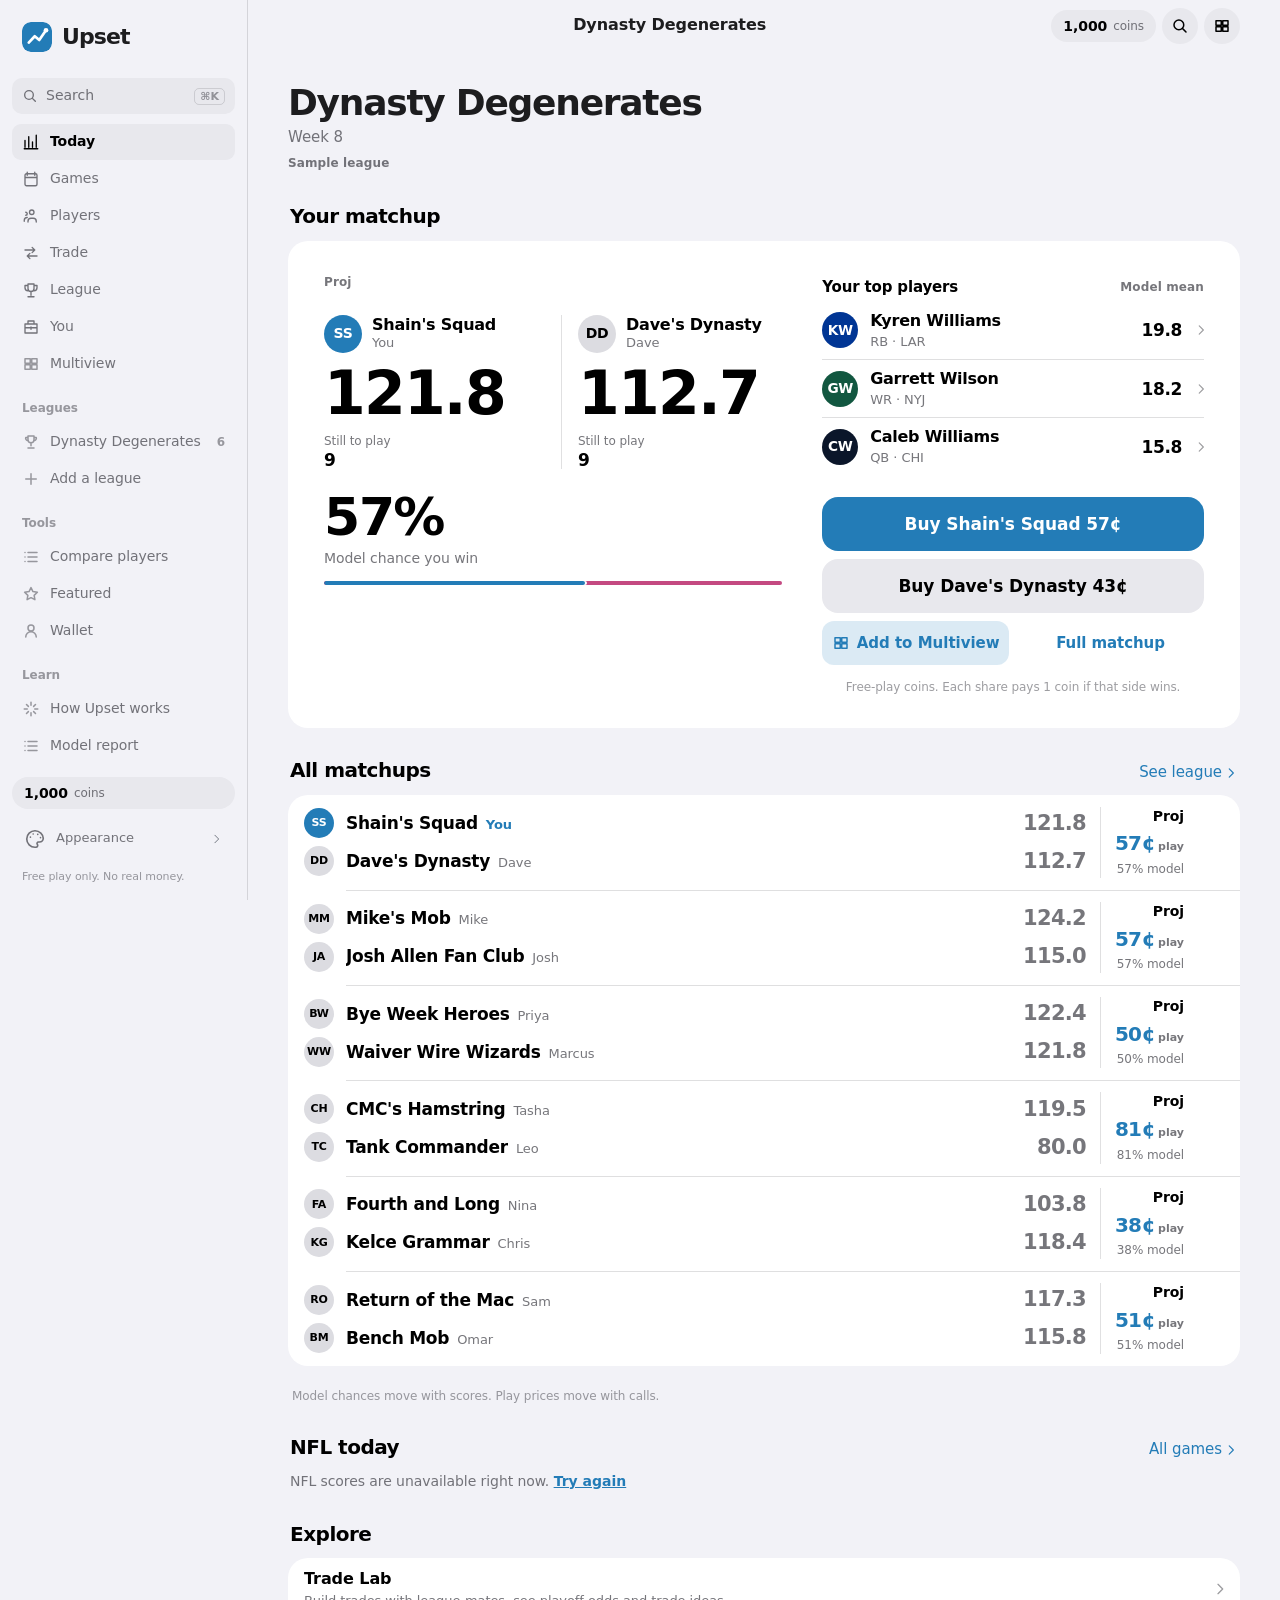
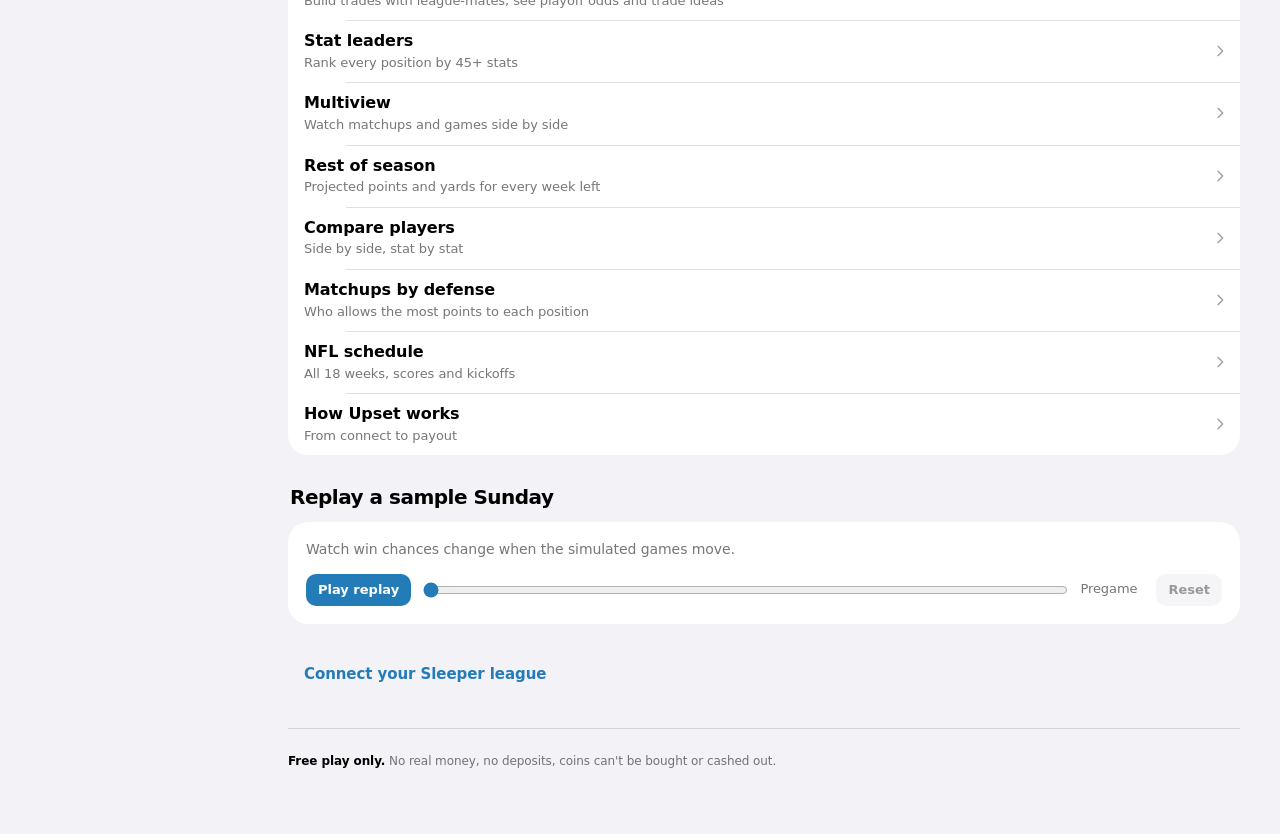
==== commit d7478705: "Publish one-accent palette: Upset Sky + Upset Pink (source d20a3fe) Co-Authored-By: Claude Opus 5.5 " ====
--- a/index.html
+++ b/index.html
@@ -13,9 +13,9 @@
     <link rel="icon" href="./favicon.svg" type="image/svg+xml" />
     <link rel="apple-touch-icon" href="./apple-touch-icon.png" />
     <link rel="manifest" href="./manifest.webmanifest" />
-    <script type="module" crossorigin src="./assets/main-DSddQmSW.js"></script>
+    <script type="module" crossorigin src="./assets/main-nrBVDA9g.js"></script>
     <link rel="modulepreload" crossorigin href="./assets/jsx-runtime-2_5Rt82W.js">
-    <link rel="stylesheet" crossorigin href="./assets/main-MxDqHFsX.css">
+    <link rel="stylesheet" crossorigin href="./assets/main-C3wUzPdg.css">
   </head>
   <body>
     <div id="root"></div>
--- a/assets/main-C3wUzPdg.css
+++ b/assets/main-C3wUzPdg.css
@@ -0,0 +1 @@
+:root{--color-board:#f3f4f7;--color-panel:#fff;--color-panel-2:#e9ebf0;--color-rule:#dce0e6;--color-muted:#727780;--color-text:#1d1d1f;--color-you:#2fa8f7;--color-rival:#ff5fa8;--color-live:#24ad55;--color-you-wash:#2fa8f71f;--color-rival-wash:#ff5fa81f;--font-sans:-apple-system, BlinkMacSystemFont, "SF Pro Display", "Segoe UI", sans-serif;--text-sm:13px;--text-base:15px;--text-lg:18px;--text-xl:28px;--text-2xl:44px;--text-hero:112px;--leading-body:1.42;--radius-sm:12px;--radius-pill:999px;--container-ticket:340px;--rail-width:224px;--font-rounded:ui-rounded, "SF Pro Rounded", -apple-system, BlinkMacSystemFont, system-ui, sans-serif;--spring:linear(0, .009, .035 2.1%, .141 4.4%, .723 12.9%, .938 16.7%, 1.017 19.5%, 1.061 22.6%, 1.07 25.6%, 1.059 29.1%, 1.008 38.6%, .995 44.6%, 1);--spring-soft:linear(0, .06 4%, .25 10%, .62 22%, .86 34%, .97 48%, 1.005 62%, 1);--ease-out:cubic-bezier(.2,.8,.2,1);--dur-fast:.16s;--dur-base:.32s;--dur-slow:.52s;--glow-you:0 0 0 transparent;--glow-strong:0 0 0 transparent;--color-elite:var(--color-you);--color-low:#c82e3a;--radius-card:22px;--radius-tile:16px}*{box-sizing:border-box}html,body,#root{min-height:100%}body{background:var(--color-board);color:var(--color-text);font-family:var(--font-sans);font-size:var(--text-base);line-height:var(--leading-body);-webkit-font-smoothing:antialiased;margin:0}button,input,select,textarea{font:inherit;color:inherit}a{color:inherit}@media (prefers-reduced-motion:reduce){*{scroll-behavior:auto!important;transition:none!important;animation:none!important}}.num{font-feature-settings:"tnum";letter-spacing:-.045em;font-weight:750;line-height:1}.tnum{font-feature-settings:"tnum"}.muted{color:var(--color-muted)}.you{color:var(--color-you)}.rival{color:var(--color-rival)}.live{color:var(--color-live)}.small{font-size:var(--text-sm);line-height:1.4}.h2{font-size:var(--text-lg);letter-spacing:-.018em;margin:0;font-weight:700}.visually-hidden{clip:rect(0 0 0 0);white-space:nowrap;border:0;width:1px;height:1px;margin:-1px;padding:0;position:absolute;overflow:hidden}.shell{background:var(--color-panel);max-width:1740px;min-height:100vh;margin:auto;display:flex;box-shadow:0 0 40px #1e283c0a}.rail{width:var(--rail-width);border-right:1px solid var(--color-rule);background:var(--color-board);flex-direction:column;flex-shrink:0;justify-content:space-between;gap:30px;height:100vh;padding:28px 14px 20px;display:flex;position:sticky;top:0}.rail-top{min-height:0;overflow-y:auto}.wordmark{color:var(--color-text);letter-spacing:-.05em;align-items:center;gap:11px;padding:0 10px;font-size:27px;font-weight:750;line-height:1;text-decoration:none;display:inline-flex}.wordmark svg{width:36px;height:36px;box-shadow:none;border-radius:11px;flex:none}.nav{flex-direction:column;gap:2px;margin-top:38px;display:flex}.nav-section{flex-direction:column;gap:3px;margin-bottom:24px;display:flex}.nav a{color:#4d535d;border-radius:9px;align-items:center;min-height:40px;padding:8px 12px;font-size:14px;text-decoration:none;display:flex}.nav a:hover{color:var(--color-text);background:#e7eaf0}.nav a[aria-current=page]{color:#fff;background:var(--color-you);font-weight:650}.nav a .nav-count{opacity:.75;margin-left:auto;font-size:12px}.rail-bottom{flex-direction:column;gap:10px;display:flex}.balance{background:var(--color-panel);border:1px solid var(--color-rule);border-radius:12px;flex-direction:column;gap:3px;padding:12px;display:flex}.balance .num{font-size:25px}.rail-status{color:var(--color-muted);padding:0 4px;font-size:11px;line-height:1.4}.main{background:var(--color-panel);flex-direction:column;flex:1;gap:22px;min-width:0;padding:26px 32px 60px;display:flex}.site-status{border-bottom:1px solid var(--color-rule);color:var(--color-muted);justify-content:space-between;align-items:center;gap:12px;padding:0 0 15px;font-size:12px;display:flex}.site-status strong{color:var(--color-you);font-weight:700}.mobile-top,.tabbar{display:none}.badge{border-radius:var(--radius-pill);background:var(--color-board);color:var(--color-muted);white-space:normal;align-items:center;gap:6px;padding:4px 9px;font-size:12px;display:inline-flex}.dot{background:currentColor;border-radius:50%;width:7px;height:7px;display:inline-block}.tug{background:var(--color-panel-2);border-radius:999px;gap:2px;width:100%;display:flex;overflow:hidden}.tug>div{transition:width .3s}.btn{border:1px solid var(--color-rule);background:var(--color-panel-2);cursor:pointer;text-align:center;border-radius:10px;justify-content:center;align-items:center;gap:8px;min-height:44px;padding:9px 17px;font-size:14px;font-weight:650;text-decoration:none;display:inline-flex}.btn:hover{filter:brightness(.97);border-color:#c7ccd5}.btn.primary{background:var(--color-you);border-color:var(--color-you);color:var(--color-on-accent)}.btn.danger{color:#fff;background:#d63743;border-color:#d63743}.btn:disabled{opacity:.45;cursor:not-allowed}.field{border:1px solid var(--color-rule);background:var(--color-panel);border-radius:10px;outline:none;min-height:46px;padding:0 14px}.field:focus{border-color:var(--color-you);box-shadow:0 0 0 3px var(--color-you-wash)}.rows{flex-direction:column;display:flex}.row{border-top:1px solid var(--color-rule);align-items:center;gap:12px;padding:12px 0;display:flex}.rows>.row:last-child{border-bottom:1px solid var(--color-rule)}.panel{background:var(--color-panel);border:1px solid var(--color-rule);border-radius:var(--radius-sm)}.empty{flex-direction:column;align-items:flex-start;gap:10px;padding:32px 0;display:flex}.empty p{margin:0}.error{color:#c82e3a}.skeleton{background:linear-gradient(90deg,#eef0f3 0%,#e5e8ed 50%,#eef0f3 100%) 0 0/200% 100%;border-radius:7px;animation:1.2s infinite sk}@keyframes sk{0%{background-position:200% 0}to{background-position:-200% 0}}@media (max-width:860px){.shell{display:block}.rail{display:none}.main{padding:16px 16px calc(96px + env(safe-area-inset-bottom,0px));gap:18px}.mobile-top{justify-content:space-between;align-items:center;display:flex}.mobile-top .wordmark{padding:0;font-size:24px}.mobile-top .wordmark svg{border-radius:9px;width:30px;height:30px}.site-status{padding:0 0 10px}.site-status span:last-child{display:none}.tabbar{min-height:66px;padding:8px 8px calc(8px + env(safe-area-inset-bottom,0px));border-top:1px solid var(--color-rule);-webkit-backdrop-filter:blur(12px);backdrop-filter:blur(12px);z-index:20;background:#fffffff0;justify-content:space-around;align-items:center;display:flex;position:fixed;bottom:0;left:0;right:0}.tabbar a{color:var(--color-muted);text-align:center;padding:9px;font-size:12px;font-weight:550;text-decoration:none}.tabbar a[aria-current=page]{color:var(--color-you);font-weight:750}}:root{--color-on-accent:#fff;--color-soft-rule:#eef0f4;--color-hover:#f4f6fa;--color-material:#ffffffe0;--color-positive:#168a45;--color-positive-wash:#e6f8eb;--color-negative:#c82e3a;--color-negative-wash:#fbe9eb;--color-warning:#8a5a00;--color-warning-wash:#fff4dc}:root[data-appearance=dark]{--color-board:#000;--color-panel:#111215;--color-panel-2:#1a1b20;--color-rule:color-mix(in srgb, var(--color-text) 12%, transparent);--color-soft-rule:color-mix(in srgb, var(--color-text) 7%, transparent);--color-muted:#a3a3ad;--color-text:#f5f5f7;--color-rival:#a7afbd;--color-rival-wash:#a7afbd1f;--color-live:#52cf79;--color-hover:#1d1e23;--color-material:#111215e0;--color-positive:#62d38b;--color-positive-wash:#0f2a1a;--color-negative:#ff8c98;--color-negative-wash:#2e1519;--color-warning:#efc879;--color-warning-wash:#2b2312;--glow-you:0 0 12px color-mix(in srgb, var(--color-you) 55%, transparent);--glow-strong:0 0 6px color-mix(in srgb, var(--color-you) 85%, transparent), 0 0 20px color-mix(in srgb, var(--color-you) 50%, transparent)}:root[data-appearance=dark] .badge.live{color:var(--color-positive);background:var(--color-positive-wash)}.shell{background:var(--color-board)}html{-webkit-tap-highlight-color:transparent;scroll-padding-top:90px}button,a,input,select{touch-action:manipulation}button:not(:disabled):active,a.btn:active{filter:brightness(.93)}input,select,textarea{accent-color:var(--color-you)}.app-icon{flex:none;width:22px;height:22px}.icon-button{background:var(--color-board);width:44px;height:44px;color:var(--color-text);cursor:pointer;border:0;border-radius:50%;flex:none;justify-content:center;align-items:center;display:inline-flex}.icon-button:active{transform:scale(.94)}.appearance-launch{text-align:left;width:100%;min-height:44px;color:var(--text-2);cursor:pointer;background:0 0;border:0;border-radius:10px;align-items:center;gap:10px;padding:8px 12px;font-size:13px;display:flex}.appearance-launch:hover{background:var(--color-panel-2)}.appearance-launch .app-icon:last-child{width:13px;color:var(--color-muted);margin-left:auto}.skip-link{z-index:100;background:var(--color-you);color:var(--color-on-accent);border-radius:10px;padding:12px;position:fixed;top:-100px;left:12px}.skip-link:focus{top:12px}.btn.primary,.nav a[aria-current=page],.ui-week[aria-pressed=true],.team-pill.you,.how-lock,.how-lock-big,.imported-pick-actions .btn[aria-pressed=true],.btn.mx-cta-you{color:var(--color-on-accent)}.nav a{color:var(--text-2)}.nav a:hover{background:var(--color-panel-2)}.wordmark svg{box-shadow:0 3px 8px var(--color-you-wash)}.home-game:active{background:var(--color-you-wash)}.mobile-top-actions{align-items:center;gap:12px;display:flex}.mobile-balance{flex-direction:column;align-items:flex-end;line-height:1.3;display:flex}.mobile-balance small{color:var(--color-muted);font-size:10px}.mobile-balance strong{font-size:14px;font-weight:700}.mobile-balance strong span{color:var(--color-muted);font-size:11px;font-weight:500}:root[data-motion=reduce] *,:root[data-motion=reduce] :before,:root[data-motion=reduce] :after{scroll-behavior:auto!important;transition:none!important;animation:none!important}@media (prefers-reduced-motion:no-preference){.main{transform-origin:50% 0;transition:transform var(--dur-slow) var(--spring), border-radius var(--dur-base) var(--ease-out), filter var(--dur-base) var(--ease-out), background-color var(--dur-base) var(--ease-out)}html[data-sheet-open=true]:not([data-motion=reduce]) .main{filter:brightness(.7);background-color:var(--color-panel);border-radius:28px;transform:scale(.94)}}@media (max-width:860px){.shell{min-height:100dvh}.main{padding-bottom:calc(112px + env(safe-area-inset-bottom,0px))}.mobile-top{z-index:35;padding:calc(10px + env(safe-area-inset-top,0px)) 16px 10px;background:var(--color-material);-webkit-backdrop-filter:blur(22px)saturate(1.5);border-bottom:1px solid var(--color-rule);margin:-16px -16px 0;position:sticky;top:0}.mobile-top .icon-button{background:var(--color-panel-2);width:44px;height:44px}.tabbar{left:max(12px, env(safe-area-inset-left,0px));right:max(12px, env(safe-area-inset-right,0px));bottom:calc(10px + env(safe-area-inset-bottom,0px));border:1px solid var(--color-rule);background:var(--color-material);-webkit-backdrop-filter:blur(24px)saturate(1.6);border-radius:26px;max-width:540px;min-height:66px;margin:auto;padding:5px;box-shadow:0 8px 28px #0000001a}.tabbar a{border-radius:21px;flex-direction:column;flex:1;justify-content:center;align-items:center;gap:4px;min-width:0;min-height:54px;padding:5px 2px;font-size:10px;font-weight:600;line-height:1.15;display:flex}.tabbar a[aria-current=page]{background:var(--color-you-wash);color:var(--color-you)}.tabbar a:active{transform:scale(.94)}.tabbar .app-icon{width:22px;height:22px}.field,select,textarea,.gs-input{font-size:max(16px,1em)}}@media (prefers-reduced-transparency:reduce){.mobile-top,.tabbar{background:var(--color-panel);-webkit-backdrop-filter:none}}@media (prefers-contrast:more){.mobile-top,.tabbar{background:var(--color-panel);border-color:var(--color-text)}}.tabbar,.mobile-top,button,[role=button],.pressable{-webkit-touch-callout:none;-webkit-user-select:none;user-select:none}.pressable,.tabbar a,button{-webkit-tap-highlight-color:transparent}@media (pointer:coarse){input:not([type=checkbox]):not([type=radio]):not([type=range]):not([type=button]):not([type=submit]):not([type=reset]):not([type=color]):not([type=file]),select,textarea{font-size:max(16px,1em)}}@media (hover:hover){.pressable:hover{background-color:var(--color-hover)}}.pressable:active{opacity:.85}@media (prefers-reduced-motion:no-preference){:root:not([data-motion=reduce]) .pressable{transition:transform var(--dur-base) var(--spring), background-color var(--dur-fast) ease}:root:not([data-motion=reduce]) .pressable:is(:active,[data-pressing=true]){transition-duration:80ms;transition-timing-function:ease-out;transform:scale(.97)}:root:not([data-motion=reduce])[data-nav-dir=push]::view-transition-old(root){animation:vt-push-out var(--dur-slow) var(--spring-soft) both}:root:not([data-motion=reduce])[data-nav-dir=push]::view-transition-new(root){animation:vt-push-in var(--dur-slow) var(--spring-soft) both}:root:not([data-motion=reduce])[data-nav-dir=pop]::view-transition-old(root){z-index:1;animation:vt-pop-out var(--dur-slow) var(--spring-soft) both}:root:not([data-motion=reduce])[data-nav-dir=pop]::view-transition-new(root){animation:vt-pop-in var(--dur-slow) var(--spring-soft) both}:root:not([data-motion=reduce])[data-nav-dir=swap]::view-transition-old(root){animation-duration:var(--dur-fast)}:root:not([data-motion=reduce])[data-nav-dir=swap]::view-transition-new(root){animation-duration:var(--dur-fast)}.tabbar{view-transition-name:tabbar}.mobile-top{view-transition-name:topbar}@media (max-width:860px){:root:not([data-motion=reduce]) .tabbar{transition:transform var(--dur-base) var(--spring);transform-origin:50% 100%}:root:not([data-motion=reduce]) .tabbar a>span:last-child{transition:opacity var(--dur-fast) ease}:root:not([data-motion=reduce])[data-scroll=down] .tabbar{transform:scale(.86)}:root:not([data-motion=reduce])[data-scroll=down] .tabbar a>span:last-child{opacity:0}}:root:not([data-motion=reduce]) .rn-strip{transition:transform var(--dur-slow) var(--spring)}:root:not([data-motion=reduce]) .rolling-number[data-flash=up0]{animation:.7s ease-out rn-flash-up-0}:root:not([data-motion=reduce]) .rolling-number[data-flash=up1]{animation:.7s ease-out rn-flash-up-1}:root:not([data-motion=reduce]) .rolling-number[data-flash=down0]{animation:.7s ease-out rn-flash-down-0}:root:not([data-motion=reduce]) .rolling-number[data-flash=down1]{animation:.7s ease-out rn-flash-down-1}}@keyframes vt-push-in{0%{transform:translate(100%)}to{transform:translate(0,0)}}@keyframes vt-push-out{0%{filter:none;transform:none}to{filter:brightness(.62);transform:translate(-30%)}}@keyframes vt-pop-in{0%{filter:brightness(.62);transform:translate(-30%)}to{filter:none;transform:none}}@keyframes vt-pop-out{0%{transform:none}to{transform:translate(100%)}}@keyframes rn-flash-up-0{0%{color:var(--color-positive)}to{color:inherit}}@keyframes rn-flash-up-1{0%{color:var(--color-positive)}to{color:inherit}}@keyframes rn-flash-down-0{0%{color:var(--color-negative)}to{color:inherit}}@keyframes rn-flash-down-1{0%{color:var(--color-negative)}to{color:inherit}}.rolling-number{font-family:var(--font-rounded);font-variant-numeric:tabular-nums;letter-spacing:-.03em;white-space:nowrap;font-weight:800;line-height:1;position:relative}.rn-cells{align-items:flex-start;display:inline-flex}.rn-char{display:inline-block}.rn-digit{vertical-align:top;height:1em;display:inline-block;position:relative;overflow:hidden}.rn-strip{will-change:transform;flex-direction:column;display:flex}.rn-strip>span{text-align:center;height:1em;line-height:1em;display:block}.rn-sr{clip:rect(0 0 0 0);white-space:nowrap;border:0;width:1px;height:1px;margin:-1px;padding:0;position:absolute;overflow:hidden}[data-pressing=true]{transition:transform var(--dur-fast) var(--spring);-webkit-touch-callout:none;-webkit-user-select:none;user-select:none;transform:scale(.97)}.ptr{position:relative}.ptr[data-enabled=true][data-at-top=true]{touch-action:pan-x pan-up pinch-zoom}.ptr-indicator{pointer-events:none;justify-content:center;align-items:flex-end;height:0;display:flex;position:absolute;top:0;left:0;right:0;overflow:hidden}.ptr-spinner{box-sizing:border-box;border:2.5px solid var(--color-rule);border-top-color:var(--color-you);opacity:0;border-radius:50%;width:26px;height:26px;margin-bottom:8px;display:block}.ptr-spinner.is-spinning{opacity:1;animation:.8s linear infinite ptr-spin}@keyframes ptr-spin{to{transform:rotate(360deg)}}.ptr-content{will-change:transform;position:relative}.ptr-pill-row{justify-content:center;padding:2px 0 10px;display:flex}.ptr-pill{border-radius:var(--radius-pill);background:var(--color-panel-2);min-height:44px;color:var(--color-muted);font:inherit;font-size:var(--text-sm);cursor:pointer;border:0;padding:0 16px;font-weight:600}.ptr-pill:disabled{opacity:.7;cursor:default}.action-sheet{padding:4px 0 calc(12px + env(safe-area-inset-bottom,0px));flex-direction:column;gap:10px;display:flex}.action-sheet-preview{border-radius:var(--radius-card);background:var(--color-panel-2);padding:12px}.action-sheet-group{border-radius:var(--radius-card);background:var(--color-panel-2);flex-direction:column;display:flex;overflow:hidden}.action-sheet-row{width:100%;min-height:52px;color:var(--color-you);font:inherit;font-size:var(--text-base);text-align:left;cursor:pointer;background:0 0;border:0;align-items:center;gap:12px;padding:0 16px;font-weight:560;display:flex}.action-sheet-row+.action-sheet-row{border-top:1px solid var(--color-rule)}.action-sheet-row:active{background:var(--color-hover)}.action-sheet-row.is-destructive{color:var(--color-negative)}.action-sheet-icon{flex:none;width:22px;height:22px;display:inline-flex}.action-sheet-icon svg{width:22px;height:22px}.action-sheet-label{flex:1;min-width:0}.action-sheet-cancel{border-radius:var(--radius-card);background:var(--color-panel-2);min-height:52px;color:var(--color-you);font:inherit;font-size:var(--text-base);cursor:pointer;border:0;font-weight:700}.action-sheet-cancel:active{background:var(--color-hover)}.swipe-row{isolation:isolate;touch-action:pan-y;position:relative;overflow:hidden}.swipe-row-tray{display:flex;position:absolute;top:0;bottom:0;right:0}.swipe-action{min-width:84px;font:inherit;font-size:var(--text-sm);cursor:pointer;border:0;padding:0 16px;font-weight:650}.swipe-action--accent{background:var(--color-you);color:var(--color-on-accent)}.swipe-action--neutral{background:var(--color-panel-2);color:var(--color-text)}.swipe-action--danger{background:var(--color-negative);color:var(--color-board)}.swipe-row-content{background:var(--color-panel);touch-action:pan-y;transition:transform var(--dur-base) var(--spring-soft);will-change:transform;position:relative}.swipe-row-content[data-dragging=true]{transition:none}#main-content.edge-back-active{box-shadow:-14px 0 28px #00000029}:root[data-appearance=dark] #main-content.edge-back-active{box-shadow:-14px 0 28px #0009}:root[data-motion=reduce] .ptr-spinner.is-spinning{animation:none}@media (prefers-reduced-motion:reduce){.ptr-content,.swipe-row-content,[data-pressing=true]{transition:none}}.app-sheet{width:100%;max-width:none;height:100%;max-height:none;color:var(--color-text);background:0 0;border:0;margin:0;padding:24px;position:fixed;inset:0;overflow:hidden}.app-sheet[open]{justify-content:center;align-items:center;display:flex}.app-sheet::backdrop{-webkit-backdrop-filter:blur(3px);backdrop-filter:blur(3px);background:#0006}.app-sheet-surface{border:1px solid var(--color-rule);background:var(--color-panel);will-change:transform;border-radius:28px;flex-direction:column;width:min(100%,460px);max-height:min(90dvh,800px);display:flex;box-shadow:0 28px 90px #00000038}.app-sheet-handle{cursor:grab;touch-action:none;background:0 0;border:0;flex:none;justify-content:center;align-items:center;width:100%;min-height:30px;padding:8px;display:flex}.app-sheet-handle:active{cursor:grabbing}.app-sheet-handle span{background:var(--color-muted);opacity:.45;border-radius:10px;width:36px;height:5px}.app-sheet-header{flex:none;justify-content:space-between;align-items:center;gap:16px;padding:0 24px 14px;display:flex}.app-sheet-header h2{letter-spacing:-.035em;margin:0;font-size:25px}.app-sheet-content{overscroll-behavior-y:contain;-webkit-overflow-scrolling:touch;min-height:0;padding:0 24px 26px;overflow-y:auto}.sheet-close{background:var(--color-panel-2);border-radius:50%}@media (max-width:860px){.app-sheet{padding:max(12px, env(safe-area-inset-top,0px)) 0 0;align-items:flex-end}.app-sheet[open]{align-items:flex-end}.app-sheet-surface{width:100%;max-width:540px;max-height:calc(100dvh - max(16px, env(safe-area-inset-top,0px)));border-bottom:0;border-radius:28px 28px 0 0}.app-sheet-content{padding-bottom:calc(24px + env(safe-area-inset-bottom,0px))}}:root[data-appearance=dark] .app-sheet-surface{box-shadow:none}:root[data-appearance=dark] .app-sheet::backdrop{background:#0009}@media (prefers-reduced-transparency:reduce){.app-sheet::backdrop{-webkit-backdrop-filter:none;backdrop-filter:none}}.ds-icon{fill:none;stroke:currentColor;stroke-width:2px;stroke-linecap:round;stroke-linejoin:round;flex:none}.ds-link{color:inherit;transition:color var(--dur-fast) ease;border-radius:4px;text-decoration:none}@media (hover:hover){.ds-link:hover{color:var(--color-you)}}.ds-link:active{opacity:.7}.ds-mark{letter-spacing:-.03em;background:var(--team);font-weight:800;line-height:1;font-family:var(--ds-font-display);border-radius:28%;flex:none;place-items:center;display:inline-grid;box-shadow:inset 0 0 0 .5px #ffffff2e,0 0 0 .5px #0000004d}.ds-mark-link{border-radius:28%;display:inline-flex}@media (hover:hover){.ds-mark-link:hover .ds-mark{box-shadow:0 0 0 2px var(--color-you)}}.ds-mono{background:var(--surface-3);color:var(--text-1);letter-spacing:-.02em;font-weight:750;font-family:var(--ds-font-display);border-radius:50%;flex:none;place-items:center;display:inline-grid}.ds-mono.you{background:var(--color-you);color:var(--color-on-accent);box-shadow:none}.ds-live{color:var(--live);white-space:nowrap;font-variant-numeric:tabular-nums;align-items:center;gap:6px;font-size:13px;font-weight:650;display:inline-flex}.ds-live i{background:currentColor;border-radius:50%;width:6px;height:6px}.ds-tag{color:var(--text-2);letter-spacing:.01em;white-space:nowrap;align-items:center;gap:5px;font-size:12px;font-weight:600;display:inline-flex}.ds-tag.accent{color:var(--text-1);font-weight:700}.ds-tag.live{color:var(--live)}.ds-tag.up{color:var(--up)}.ds-tag.down{color:var(--down)}.ds-tag.muted{color:var(--text-3)}.ds-stat{flex-direction:column;gap:2px;min-width:0;display:flex}.ds-stat.right{text-align:right;align-items:flex-end}.ds-stat.center{text-align:center;align-items:center}.ds-stat-l{color:var(--text-2);font-size:12px;font-weight:500}.ds-stat-v{font-family:var(--ds-font-num);letter-spacing:-.03em;font-variant-numeric:tabular-nums;font-size:22px;font-weight:750;line-height:1.05}.ds-stat.sm .ds-stat-v{font-size:17px}.ds-stat.lg .ds-stat-v{font-size:34px}.ds-stat-s{color:var(--text-3);font-size:12px}.ds-delta{font-variant-numeric:tabular-nums;font-size:12px;font-weight:700}.ds-delta.up{color:var(--up)}.ds-delta.down{color:var(--down)}.ds-delta.flat{color:var(--text-3)}.ds-chip{background:var(--surface-2);min-height:34px;color:var(--text-1);font:600 14px var(--ds-font);cursor:pointer;white-space:nowrap;border:0;border-radius:999px;flex:none;align-items:center;gap:6px;padding:0 14px;display:inline-flex}.ds-chip[aria-pressed=true],.ds-chip[aria-current=true]{background:var(--text-1);color:var(--bg)}.ds-chip-n{color:var(--text-3);font-variant-numeric:tabular-nums;font-size:12px;font-weight:700}.ds-chip[aria-pressed=true] .ds-chip-n,.ds-chip[aria-current=true] .ds-chip-n{color:color-mix(in srgb, var(--bg) 60%, transparent)}@media (hover:hover){.ds-chip:not([aria-pressed=true]):not([aria-current=true]):hover{background:var(--surface-3)}}.ds-btn{font:650 15px var(--ds-font);cursor:pointer;white-space:nowrap;color:var(--text-1);background:var(--surface-2);border:0;border-radius:12px;justify-content:center;align-items:center;gap:7px;text-decoration:none;display:inline-flex}.ds-btn.sm{border-radius:10px;min-height:32px;padding:0 12px;font-size:13px}.ds-btn.md{min-height:44px;padding:0 16px}.ds-btn.lg{border-radius:16px;min-height:54px;padding:0 22px;font-size:17px}.ds-btn.icon-only{aspect-ratio:1;border-radius:50%;padding:0}.ds-btn.primary{background:var(--color-you);color:var(--color-on-accent);box-shadow:none}.ds-btn.tinted{background:color-mix(in srgb, var(--color-you) 16%, transparent);color:var(--color-you)}.ds-btn.ghost{color:var(--color-you);background:0 0}.ds-btn:disabled{opacity:.4;cursor:not-allowed}@media (hover:hover){.ds-btn.plain:hover{background:var(--surface-3)}.ds-btn.primary:hover,.ds-btn.tinted:hover{filter:brightness(1.12)}.ds-btn.ghost:hover{background:color-mix(in srgb, var(--color-you) 10%, transparent)}}.ds-mv-btn.on{background:var(--color-you);color:var(--color-on-accent)}.ds-hscroll{overscroll-behavior-x:contain;scrollbar-width:none;scroll-snap-type:x proximity;margin-inline:calc(-1 * var(--gutter));padding:2px var(--gutter);-webkit-mask-image:linear-gradient(90deg, transparent, #000 var(--gutter), #000 calc(100% - var(--gutter)), transparent);-webkit-mask-image:linear-gradient(90deg, transparent, #000 var(--gutter), #000 calc(100% - var(--gutter)), transparent);mask-image:linear-gradient(90deg, transparent, #000 var(--gutter), #000 calc(100% - var(--gutter)), transparent);gap:8px;display:flex;overflow-x:auto}.ds-hscroll::-webkit-scrollbar{display:none}.ds-hscroll>*{scroll-snap-align:start}@media (min-width:861px){.ds-hscroll{--gutter:40px}}.ds-section{flex-direction:column;gap:10px;min-width:0;display:flex}.ds-section-h{justify-content:space-between;align-items:baseline;gap:12px;padding:0 2px;display:flex}.ds-section-h h2{font-family:var(--ds-font-display);font-size:var(--t-title3);letter-spacing:-.025em;margin:0;font-weight:750}.ds-section-action{color:var(--color-you);white-space:nowrap;align-items:center;gap:2px;font-size:15px;font-weight:500;display:inline-flex}@media (hover:hover){.ds-section-action:hover{opacity:.75}}.ds-card{background:var(--surface);border-radius:var(--r-lg);min-width:0;padding:18px;position:relative}.ds-card.glow{isolation:isolate;overflow:hidden}.ds-card.glow:before{content:none}.ds-list{background:var(--surface);border-radius:var(--r-lg);flex-direction:column;display:flex;overflow:hidden}.ds-row-wrap{position:relative}.ds-row-wrap+.ds-row-wrap:before,.ds-list>.ds-game+.ds-game:before,.ds-list>.ds-matchup+.ds-matchup:before{content:"";background:var(--sep);z-index:1;pointer-events:none;height:.5px;position:absolute;top:0;left:58px;right:0}.ds-row{width:100%;min-height:52px;color:inherit;font:inherit;text-align:left;background:0 0;border:0;align-items:center;gap:12px;padding:10px 16px;text-decoration:none;display:flex}a.ds-row,button.ds-row{cursor:pointer}@media (hover:hover){a.ds-row:hover,button.ds-row:hover{background:var(--press)}}a.ds-row:active,button.ds-row:active{background:var(--press)}.ds-row[aria-current=true],.ds-row[aria-pressed=true]{background:color-mix(in srgb, var(--color-you) 12%, transparent)}.ds-row-lead{flex:none;justify-content:center;width:30px;display:inline-flex}.ds-row-main{flex-direction:column;flex:1;gap:1px;min-width:0;display:flex}.ds-row-t{text-overflow:ellipsis;white-space:nowrap;font-size:16px;font-weight:550;overflow:hidden}.ds-row-s{color:var(--text-2);text-overflow:ellipsis;white-space:nowrap;font-size:13px;overflow:hidden}.ds-row-v{text-align:right;flex-direction:column;flex:none;align-items:flex-end;display:flex}.ds-row-vv{font-family:var(--ds-font-num);font-variant-numeric:tabular-nums;letter-spacing:-.02em;font-size:17px;font-weight:700}.ds-row-vs{color:var(--text-2);font-size:12px}.ds-row-chev{color:var(--text-3);margin-right:-4px}.ds-empty{text-align:center;flex-direction:column;align-items:center;gap:8px;padding:44px 20px;display:flex}.ds-empty-i{display:none}.ds-empty h2{font-size:var(--t-title3);letter-spacing:-.02em;margin:0;font-weight:750}.ds-empty p{color:var(--text-2);max-width:36ch;margin:0 0 8px}.ds-freeplay{color:var(--text-2);margin:8px 0 0;font-size:12px;line-height:1.45}.ds-freeplay strong{color:var(--text-1);font-weight:650}.ds-balance{background:var(--surface-2);min-height:32px;color:var(--text-1);font:700 14px var(--ds-font-num);font-variant-numeric:tabular-nums;white-space:nowrap;border-radius:999px;align-items:center;gap:6px;padding:0 12px;display:inline-flex}.ds-balance small{font:500 12px var(--ds-font);color:var(--text-2)}.ds-balance-dot{display:none}@media (hover:hover){.ds-balance:hover{background:var(--surface-3)}}.ds-game,.ds-matchup{grid-template-columns:minmax(0,1fr) auto;align-items:center;column-gap:14px;min-height:84px;padding:12px 16px;display:grid;position:relative}.ds-stretch{z-index:1;border-radius:inherit;-webkit-touch-callout:none;position:absolute;inset:0}.ds-stretch:focus-visible{outline-offset:-3px}@media (hover:hover){.ds-game:hover,.ds-matchup:hover{background:var(--press)}}.ds-game:active,.ds-matchup:active{background:var(--press)}.ds-game-sides{flex-direction:column;gap:8px;min-width:0;display:flex}.ds-side{grid-template-columns:auto minmax(0,1fr) auto;align-items:center;gap:12px;min-width:0;display:grid}.ds-side.dim{opacity:.45}.ds-side-n{align-items:baseline;gap:8px;min-width:0;display:flex}.ds-side-name{letter-spacing:-.015em;text-overflow:ellipsis;white-space:nowrap;font-size:17px;font-weight:650;overflow:hidden}.ds-side-rec{color:var(--text-2);white-space:nowrap;font-variant-numeric:tabular-nums;font-size:13px}.ds-side-score{font-family:var(--ds-font-num);letter-spacing:-.03em;font-variant-numeric:tabular-nums;text-align:right;min-width:2ch;font-size:26px;font-weight:750;line-height:1}.ds-side-score.proj{color:var(--text-2);font-size:21px;font-weight:650}.ds-game-status{border-left:.5px solid var(--sep);text-align:right;flex-direction:column;justify-content:center;align-self:stretch;align-items:flex-end;gap:3px;min-width:76px;padding-left:14px;display:flex}.ds-game-st{color:var(--text-1);white-space:nowrap;font-variant-numeric:tabular-nums;font-size:14px;font-weight:650}.ds-game.post .ds-game-st{color:var(--text-2)}.ds-game-sub{color:var(--text-2);white-space:nowrap;font-size:12px}.ds-mu-price small{font:600 11px var(--ds-font);color:var(--text-2);letter-spacing:0;margin-left:3px}.ds-mu-price{font-family:var(--ds-font-num);color:var(--color-you);letter-spacing:-.03em;font-variant-numeric:tabular-nums;font-size:20px;font-weight:800}.ds-row-mv{z-index:2;align-items:center;display:flex;position:relative}@media (hover:hover){.ds-game,.ds-matchup{grid-template-columns:minmax(0,1fr) auto 26px}.ds-row-mv{opacity:0;transition:opacity var(--dur-fast) ease}.ds-game:hover .ds-row-mv,.ds-matchup:hover .ds-row-mv,.ds-row-mv:focus-within{opacity:1}.ds-row-mv:has(.on){opacity:1}}@media (hover:none){.ds-row-mv{display:none}.ds-row-mv:has(.on){display:block;position:absolute;top:4px;right:4px}.ds-row-mv:has(.on) .ds-mv-toggle{pointer-events:none;width:18px;height:18px}.ds-row-mv:has(.on) .ds-icon{width:11px;height:11px}}.ds-mv-toggle{background:var(--surface-3);width:26px;height:26px;color:var(--text-1);cursor:pointer;border:0;border-radius:50%;place-items:center;display:grid}.ds-mv-toggle.on{background:var(--color-you);color:var(--color-on-accent);box-shadow:none}.ds-mv-toggle:disabled{opacity:.35;cursor:not-allowed}@media (max-width:420px){.ds-side-name{font-size:16px}.ds-side-score{font-size:24px}.ds-game-status{min-width:64px;padding-left:12px}.ds-game,.ds-matchup{column-gap:12px;padding:12px 14px}}@media (max-width:480px){.ds-matchup .ds-side-rec{display:none}.ds-matchup .ds-side-score{font-size:22px}}.ds-matchup.mine .ds-side:first-child .ds-side-rec{color:var(--color-you);font-weight:650}@media (hover:none){:is(.ds-game:has(.ds-row-mv .on) .ds-game-status,.ds-matchup:has(.ds-row-mv .on) .ds-game-status){padding-top:14px}}.ds-owner{min-width:0;max-width:100%;color:var(--text-2);white-space:nowrap;vertical-align:middle;align-items:center;gap:5px;font-size:12px;font-weight:600;display:inline-flex}.ds-owner-dot{background:var(--text-3);border-radius:50%;flex:none;width:6px;height:6px}.ds-owner.mine .ds-owner-dot{background:var(--color-you)}.ds-owner-n{text-overflow:ellipsis;overflow:hidden}.ds-owner.mine{color:var(--text-1)}.ds-owner.fa{color:var(--text-3);font-weight:500}a.ds-owner:hover{color:var(--color-you)}.navbar{display:contents}.navbar-bar{--navbar-gutter:32px;--navbar-top:0px;top:var(--navbar-top);z-index:30;min-height:44px;margin-inline:calc(-1 * var(--navbar-gutter));padding-inline:var(--navbar-gutter);background:0 0;border-bottom:1px solid #0000;grid-template-columns:minmax(0,1fr) auto minmax(0,1fr);align-items:center;gap:8px;display:grid;position:sticky}.navbar-bar[data-compact=true]{background:var(--color-material);-webkit-backdrop-filter:blur(22px)saturate(1.5);border-bottom-color:var(--color-rule)}.navbar-back{min-width:44px;max-width:100%;min-height:44px;color:var(--color-you);font:inherit;cursor:pointer;background:0 0;border:0;justify-self:start;align-items:center;gap:2px;padding:0 8px 0 0;font-size:17px;display:inline-flex}.navbar-back svg{fill:none;stroke:currentColor;stroke-width:2.6px;stroke-linecap:round;stroke-linejoin:round;flex:none;width:12px;height:20px}.navbar-back span{text-overflow:ellipsis;white-space:nowrap;min-width:0;overflow:hidden}.navbar-compact-title{min-width:0;max-width:100%;color:var(--color-text);text-align:center;white-space:nowrap;text-overflow:ellipsis;opacity:0;font-size:17px;font-weight:650;overflow:hidden;transform:translateY(4px)}.navbar-bar[data-compact=true] .navbar-compact-title{opacity:1;transform:none}.navbar-trailing{justify-self:end;align-items:center;gap:8px;min-width:0;display:flex}.navbar-title{letter-spacing:-.025em;color:var(--color-text);overflow-wrap:anywhere;margin:0;font-size:34px;font-weight:700;line-height:1.12}.navbar-subtitle{color:var(--color-muted);margin-top:6px;font-size:15px;line-height:1.4}.navbar-sentinel{height:1px}.navbar-accessory{margin-top:12px}@media (max-width:860px){.navbar-bar{--navbar-gutter:16px;--navbar-top:calc(64px + env(safe-area-inset-top,0px))}.navbar-title{font-size:34px}}@media (hover:hover){.navbar-back:hover{opacity:.7}}@media (prefers-reduced-transparency:reduce){.navbar-bar[data-compact=true]{background:var(--color-panel);-webkit-backdrop-filter:none}}@media (prefers-reduced-motion:no-preference){:root:not([data-motion=reduce]) .navbar-bar{transition:background-color var(--dur-base) ease, border-color var(--dur-base) ease}:root:not([data-motion=reduce]) .navbar-compact-title{transition:opacity var(--dur-fast) ease, transform var(--dur-base) var(--spring-soft)}}.ui-team{letter-spacing:-.02em;border-radius:9px;flex:none;place-items:center;font-weight:800;display:inline-grid;box-shadow:inset 0 0 0 1px #0000000f}.ui-avatar{letter-spacing:-.03em;border-radius:50%;flex:none;place-items:center;font-weight:800;display:inline-grid}.ui-weeks{scroll-snap-type:x proximity;scrollbar-width:thin;gap:8px;padding:4px 2px 10px;display:flex;overflow-x:auto}.ui-week{scroll-snap-align:center;border:1px solid var(--color-rule);background:var(--color-panel);cursor:pointer;border-radius:12px;flex:none;justify-items:center;gap:1px;min-width:58px;padding:8px 10px;display:grid;position:relative}.ui-week:hover{border-color:var(--text-3)}.ui-week[aria-pressed=true]{background:var(--color-you);border-color:var(--color-you);color:var(--color-on-accent);box-shadow:none}.ui-week-l{opacity:.7;font-size:11px}.ui-week-n{font-feature-settings:"tnum";font-size:19px;font-weight:750;line-height:1.1}.ui-week-now{background:var(--up);color:#000;border-radius:999px;padding:1px 6px;font-size:9.5px;font-weight:700;position:absolute;top:-7px;right:-4px}.ui-seg{background:var(--color-panel-2);border-radius:10px;gap:2px;padding:3px;display:inline-flex}.ui-seg-b{color:var(--text-2);cursor:pointer;background:0 0;border:0;border-radius:8px;min-height:32px;padding:6px 14px;font-size:13px;font-weight:600}.ui-seg-b[aria-selected=true]{background:var(--color-panel);color:var(--color-text);box-shadow:0 1px 3px #141e321f}.ui-bars{margin:0}.ui-bars svg{display:block;overflow:visible}.ui-bars-b.accent{fill:var(--color-you)}.ui-bars-b.up{fill:var(--up)}.ui-bars-b.down{fill:var(--down)}.ui-bars-b.muted{fill:var(--surface-3)}.ui-bars-empty{fill:var(--color-rule)}.ui-bars-marker{stroke:var(--color-text);stroke-width:2.5px;stroke-linecap:round}.ui-bars-ref{stroke:var(--text-3);stroke-dasharray:4 5}.ui-bars-x{fill:var(--color-muted);font-feature-settings:"tnum";font-size:11px}.ui-legend{color:var(--color-muted);flex-wrap:wrap;gap:14px;margin-top:6px;font-size:12px;display:flex}.ui-key{vertical-align:-1px;border-radius:3px;width:12px;height:10px;margin-right:6px;display:inline-block}.ui-key.accent{background:var(--color-you)}.ui-key.marker{background:var(--color-text);vertical-align:2px;height:3px}.ui-key.ref{border-top:2px dashed var(--text-3);vertical-align:3px;height:0}.ui-spark{color:var(--color-you);vertical-align:middle}.ui-table-wrap{border:1px solid var(--color-rule);background:var(--color-panel);border-radius:14px;overflow-x:auto}.ui-table{border-collapse:collapse;width:100%;font-size:13.5px}.ui-table th{background:var(--color-board);text-align:left;color:var(--color-muted);border-bottom:1px solid var(--color-rule);white-space:nowrap;padding:10px 12px;font-size:12px;font-weight:600;position:sticky;top:0}.ui-table td{border-bottom:1px solid var(--color-soft-rule);white-space:nowrap;padding:10px 12px}.ui-table tr:last-child td{border-bottom:0}.ui-table tbody tr:hover td{background:var(--color-hover)}.ui-table .r{text-align:right}.ui-table th:first-child,.ui-table td:first-child{background:inherit;position:sticky;left:0}.ui-th-b{all:unset;cursor:pointer}.ui-th-b:focus-visible{outline:2px solid var(--color-you)}.ui-table-empty{text-align:center;color:var(--color-muted);padding:28px!important}.ui-skel{display:block}.ui-loading{gap:12px;padding:8px 0;display:grid}.ui-error{background:var(--color-negative-wash);border:1px solid color-mix(in srgb, var(--color-negative) 30%, transparent);color:var(--color-negative);border-radius:12px;flex-wrap:wrap;align-items:center;gap:10px;padding:14px 16px;font-size:14px;display:flex}.ui-source{color:var(--color-muted);margin:6px 0 0;font-size:12px}.ui-source.sample{color:var(--color-warning);background:var(--color-warning-wash);border:1px solid color-mix(in srgb, var(--color-warning) 30%, transparent);border-radius:10px;padding:8px 12px}.ui-card{background:var(--color-panel);border:1px solid var(--color-rule);border-radius:18px;min-width:0;padding:18px 20px;box-shadow:0 1px 2px #141e320a,0 8px 24px #141e320a}.ui-card-h{flex-wrap:wrap;justify-content:space-between;align-items:center;gap:12px;margin-bottom:14px;display:flex}.ui-tile{background:var(--color-board);border-radius:14px;gap:4px;min-width:0;padding:14px 16px;display:grid}.ui-tile-l{color:var(--color-muted);font-size:12px;font-weight:600}.ui-tile-v{font-size:26px}.ui-tile-s{color:var(--color-muted);font-size:12px}@media (max-width:640px){.ui-card{border-radius:16px;padding:14px}.ui-tile-v{font-size:22px}}.today{flex-direction:column;gap:28px;min-width:0;display:flex}@media (max-width:860px){.today{gap:22px}}.today-hero{flex-direction:column;gap:24px;padding:20px;display:flex}.today-hero-main{flex-direction:column;gap:22px;min-width:0;display:flex}.today-hero-top{align-items:center;min-height:20px;display:flex}.today-versus{grid-template-columns:minmax(0,1fr) minmax(0,1fr);gap:16px;display:grid}.today-team{flex-direction:column;gap:10px;min-width:0;display:flex}.today-team+.today-team{border-left:.5px solid var(--sep);padding-left:16px}.today-team-id{align-items:center;gap:10px;min-width:0;display:flex}.today-team-n{flex-direction:column;min-width:0;display:flex}.today-team-name{letter-spacing:-.015em;overflow-wrap:anywhere;font-size:16px;font-weight:650;line-height:1.2}.today-team-mgr{color:var(--text-2);text-overflow:ellipsis;white-space:nowrap;font-size:13px;overflow:hidden}.today-score{font-family:var(--ds-font-num);letter-spacing:-.035em;font-variant-numeric:tabular-nums;font-size:44px;font-weight:780;line-height:1}.today-chance{flex-direction:column;gap:6px;display:flex}.today-chance-row{flex-wrap:wrap;align-items:baseline;gap:6px 12px;display:flex}.today-chance-num{font-family:var(--ds-font-num);letter-spacing:-.035em;font-variant-numeric:tabular-nums;font-size:40px;font-weight:780;line-height:1}.today-chance-label{color:var(--text-2);font-size:14px}.today-move{align-items:baseline;gap:6px;display:inline-flex}.today-move small{color:var(--text-3);font-size:12px}.today-tug{background:var(--text-3);border-radius:999px;height:4px;margin-top:6px;overflow:hidden}.today-tug>span{border-radius:inherit;background:var(--text-1);height:100%;display:block}.today-tug.h2h{background:var(--color-rival)}.today-tug.h2h>span{background:var(--color-you);box-shadow:2px 0 0 var(--surface,#111215)}@media (prefers-reduced-motion:no-preference){:root:not([data-motion=reduce]) .today-tug>span{transition:width var(--dur-base,.3s) ease}}.today-history{flex-direction:column;gap:6px;min-width:0;display:flex}.today-history-t{color:var(--text-3);justify-content:space-between;font-size:12px;display:flex}.today-hero-side{flex-direction:column;gap:22px;min-width:0;display:flex}.today-players{min-width:0}.today-players-h{justify-content:space-between;align-items:center;gap:8px;margin-bottom:4px;display:flex}.today-players-h h3{letter-spacing:-.01em;margin:0;font-size:15px;font-weight:650}.today-players-list{flex-direction:column;margin:0;padding:0;list-style:none;display:flex}.today-players-list li+li{border-top:.5px solid var(--sep)}.today-player{min-height:52px;color:inherit;align-items:center;gap:12px;min-width:0;padding:8px 0;text-decoration:none;display:flex}.today-player .ui-avatar{flex:none}.today-player-n{flex-direction:column;flex:1;min-width:0;display:flex}.today-player-n strong{letter-spacing:-.015em;white-space:nowrap;text-overflow:ellipsis;font-size:16px;font-weight:600;overflow:hidden}.today-player-n small{color:var(--text-2);font-size:13px}.today-player-v{font-family:var(--ds-font-num);letter-spacing:-.02em;font-variant-numeric:tabular-nums;flex:none;font-size:17px;font-weight:700}.today-player-chev{color:var(--text-3);flex:none;margin-right:-4px}.today-actions{flex-direction:column;gap:8px;min-width:0;display:flex}.today-actions>.ds-btn{width:100%}.today-actions-row{grid-template-columns:minmax(0,1fr) minmax(0,1fr);gap:8px;display:grid}.today-actions-row>*{width:100%;min-width:0}.today-payout{color:var(--text-3);text-align:center;margin:6px 0 0;font-size:12px;line-height:1.4}@media (min-width:861px){.today-hero{grid-template-columns:minmax(0,1.2fr) minmax(0,1fr);align-items:start;gap:40px;padding:32px 36px;display:grid}.today-score{font-size:60px}.today-chance-num{font-size:52px}.today-hero-side{padding-top:4px}}.today-foot{color:var(--text-3);margin:0;padding:12px 4px 0;font-size:12px}.today-msg{color:var(--text-2);margin:0;padding:0 2px;font-size:14px}.today-msg button{font:inherit;color:var(--color-you);cursor:pointer;background:0 0;border:0;padding:0;font-weight:600;text-decoration:underline}.today-skel{flex-direction:column;gap:12px;display:flex}.today-tiles{grid-template-columns:repeat(2,minmax(0,1fr));gap:10px;display:grid}.today-tile{background:var(--surface);min-width:0;min-height:110px;color:inherit;border-radius:16px;flex-direction:column;align-items:flex-start;gap:4px;padding:16px;text-decoration:none;display:flex}.today-tile:active{background:var(--surface-2)}.today-tile-i{background:color-mix(in srgb, var(--color-you) 16%, transparent);width:36px;height:36px;color:var(--color-you);border-radius:12px;place-items:center;margin-bottom:8px;display:grid}.today-tile strong{letter-spacing:-.015em;font-size:16px;font-weight:650}.today-tile-d{color:var(--text-2);font-size:13px;line-height:1.35}@media (hover:hover) and (prefers-reduced-motion:no-preference){:root:not([data-motion=reduce]) .today-tile{transition:transform var(--dur-fast,.18s) ease, background var(--dur-fast,.18s) ease}:root:not([data-motion=reduce]) .today-tile:hover{background:var(--surface-2);transform:translateY(-2px)}}@media (min-width:861px){.today-tiles{grid-template-columns:repeat(4,minmax(0,1fr))}}.today-replay{flex-direction:column;gap:14px;display:flex}.today-replay p{color:var(--text-2);margin:0;font-size:14px}.today-replay-row{flex-wrap:wrap;align-items:center;gap:10px;min-width:0;display:flex}.today-range{min-width:0;accent-color:var(--color-you);flex:160px}.today-time{min-width:66px;font-family:var(--ds-font-num);font-variant-numeric:tabular-nums;color:var(--text-2);font-size:13px}.today-links{flex-wrap:wrap;gap:4px 8px;display:flex}.connect-page{flex-direction:column;gap:28px;min-width:0;display:flex}.connect-body{flex-direction:column;gap:28px;min-width:0;max-width:640px;display:flex}.connect-providers .ds-tag.muted{color:var(--text-2)}.connect-providers .ds-row-s{white-space:normal;overflow:visible}.connect-providers .ds-row{min-height:60px}.connect-form{flex-direction:column;gap:10px;display:flex}.connect-label{color:var(--text-1);font-size:15px;font-weight:600}.connect-row{flex-direction:column;gap:10px;display:flex}.connect-input{background:var(--surface);width:100%;min-height:52px;color:var(--text-1);font:500 17px var(--ds-font);letter-spacing:-.01em;appearance:none;border:0;border-radius:14px;padding:0 16px}.connect-input::placeholder{color:var(--text-3)}.connect-input:focus-visible,.connect-select:focus-visible,.connect-import-text:focus-visible{outline:2px solid var(--color-you);outline-offset:2px}.connect-input[aria-invalid=true]{box-shadow:inset 0 0 0 1.5px var(--down)}.connect-submit{width:100%}.connect-sport-choice{flex-direction:column;gap:8px;max-width:320px;display:flex}.connect-select{background:var(--surface);min-height:48px;color:var(--text-1);font:500 16px var(--ds-font);border:0;border-radius:14px;padding:0 14px}.connect-help{color:var(--text-2);margin:0;font-size:13px;line-height:1.45}.connect-error{color:var(--down);margin:0;font-size:15px;line-height:1.45}.connect-note{color:var(--text-2);margin:0;font-size:15px;line-height:1.45}.connect-count{color:var(--text-2);font-variant-numeric:tabular-nums;white-space:nowrap;font-size:13px}.connect-saved-item{position:relative}.connect-saved-item+.connect-saved-item:before{content:"";background:var(--sep);z-index:1;pointer-events:none;height:.5px;position:absolute;top:0;left:16px;right:0}.connect-sample .ds-btn{width:100%}.connect-import{min-width:0}.connect-import>summary{cursor:pointer;list-style:none}.connect-import>summary::-webkit-details-marker{display:none}.connect-import .ds-row-chev{transition:transform var(--dur-fast) ease}.connect-import[open]>summary .ds-row-chev{transform:rotate(90deg)}.connect-import[open]>summary{border-bottom:.5px solid var(--sep)}.connect-import-form{flex-direction:column;gap:12px;padding:14px 16px 18px;display:flex}.connect-import-form .connect-help{margin:0}.connect-import-text{resize:vertical;background:var(--surface-2);width:100%;min-height:150px;color:var(--text-1);white-space:pre;border:0;border-radius:14px;padding:12px 14px;font:12px/1.5 ui-monospace,SFMono-Regular,Menlo,monospace}.connect-import-actions{flex-wrap:wrap;align-items:center;gap:8px;display:flex}.connect-file{cursor:pointer;position:relative;overflow:hidden}.connect-file input{opacity:0;pointer-events:none;width:1px;height:1px;position:absolute}@media (min-width:561px){.connect-row{flex-direction:row;align-items:stretch}.connect-input{flex:auto;min-width:0}.connect-submit{width:auto;min-width:176px}.connect-sample .ds-btn{width:auto}}.dist{min-width:0;margin:0}.dist+.dist{border-top:.5px solid var(--sep);margin-top:22px;padding-top:18px}.dist-measure{width:100%;min-width:0}.dist-svg{width:100%;height:auto;display:block;overflow:visible}.dist-svg text{font-family:var(--ds-font);font-variant-numeric:tabular-nums}.dist-area{fill-opacity:.24;stroke:none}.dist-line{fill:none;stroke-width:2px;stroke-linejoin:round;stroke-linecap:round}.dist-axis,.dist-tick{stroke:var(--text-3);stroke-width:1px}.dist-tick-label{fill:var(--text-2);font-size:12px}.dist-mean{stroke-width:1.5px;stroke-dasharray:3 3;opacity:.75}.dist-mean-label{font-size:12.5px;font-weight:650}.dist-band{fill-opacity:.85}.dist-bar{fill-opacity:.9}.dist-zero{stroke:var(--text-1);stroke-width:2px}.dist-zero-label{fill:var(--text-1);font-size:12px;font-weight:700}a.dist-mean-label,g>a text{cursor:pointer}g>a:hover text{text-underline-offset:3px;text-decoration:underline}.dist-legend{grid-template-columns:repeat(2,minmax(0,1fr));gap:8px 18px;margin:12px 0 0;padding:0;list-style:none;display:grid}.dist-legend li{flex-wrap:wrap;align-items:baseline;gap:2px 8px;min-width:0;font-size:14px;display:flex}.dist-key{border-radius:3px;flex:none;align-self:center;width:10px;height:10px;display:inline-block}.dist-who{overflow-wrap:anywhere;min-width:0;font-weight:650}.dist-team{color:var(--text-1);text-decoration:none}.dist-team:hover{text-underline-offset:3px;text-decoration:underline}.dist-stat{color:var(--text-2);white-space:nowrap}.dist-sides{flex-wrap:wrap;justify-content:space-between;align-items:baseline;gap:8px 16px;margin-bottom:4px;display:flex}.dist-side{flex-wrap:wrap;align-items:baseline;gap:6px;min-width:0;margin:0;font-size:14px;font-weight:600;display:flex}.dist-side strong{font-family:var(--ds-font-num);letter-spacing:-.03em;font-size:26px;font-weight:800;line-height:1}.dist-side-r{text-align:right;justify-content:flex-end;margin-left:auto}.dist-axis-note{margin:10px 0 0}.dist-note{color:var(--text-2);margin:0;font-size:12px;line-height:1.45}.dist-lineups-note{margin:4px 0 0}.dist-range{width:100%;min-width:0;height:14px;color:var(--color-you);flex:none;display:block;position:relative}.dist-range-track{background:var(--surface-3);border-radius:2px;height:4px;margin-top:-2px;position:absolute;top:50%;left:0;right:0}.dist-range-band{opacity:.3;background:currentColor;border-radius:4px;height:8px;margin-top:-4px;position:absolute;top:50%}.dist-range-dot{box-sizing:border-box;width:10px;height:10px;box-shadow:0 0 0 2px var(--surface);background:currentColor;border-radius:50%;margin:-5px 0 0 -5px;position:absolute;top:50%}.dist-range-empty{background:var(--surface-3);border-radius:2px;align-self:center;height:4px}.mx-pl .dist-range{margin-top:4px}@media (max-width:600px){.dist-legend{grid-template-columns:minmax(0,1fr)}.dist-side strong{font-size:22px}}.mx-page{flex-direction:column;gap:22px;min-width:0;display:flex}.mx{grid-template-columns:minmax(0,1fr);grid-template-areas:"round""hero""ticket""chart""drivers""dist""lineups";align-items:start;gap:22px;min-width:0;display:grid}.mx>*{min-width:0}.mx-a-round{grid-area:round}.mx-a-hero{grid-area:hero}.mx-a-ticket{grid-area:ticket}.mx-a-chart{grid-area:chart}.mx-a-drivers{grid-area:drivers}.mx-a-dist{grid-area:dist}.mx-a-lineups{grid-area:lineups}@media (min-width:1100px){.mx-page{gap:28px}.mx{grid-template-columns:minmax(0,1fr) 360px;grid-template-areas:"round ticket""hero ticket""chart ticket""drivers ticket""dist ticket""lineups ticket";gap:28px}.mx-a-ticket{position:sticky;top:76px}}.mx-card-h{font-family:var(--ds-font-display);font-size:var(--t-title3);letter-spacing:-.025em;margin:0;font-weight:750;line-height:1.2}.mx-note{color:var(--text-2);margin:0;font-size:13px;line-height:1.45}.mx-label{color:var(--text-2);margin:0;font-size:15px;font-weight:500}.mx-round{justify-content:space-between;align-items:center;gap:12px;display:flex}.mx-round-t{color:var(--text-2);font-variant-numeric:tabular-nums;white-space:nowrap;font-size:15px;font-weight:600}.ds-card.mx-hero{flex-direction:column;gap:18px;padding:22px 22px 20px;display:flex}.mx-sb{flex-direction:column;gap:16px;display:flex}.mx-sb-row{grid-template-columns:minmax(0,1fr) minmax(0,1fr);align-items:end;gap:16px;display:grid}.mx-side{flex-direction:column;gap:4px;min-width:0;display:flex}.mx-side.small{text-align:right;align-items:flex-end}.mx-side-id{align-items:center;gap:10px;min-width:0;display:flex}.mx-side.small .mx-side-id{flex-direction:row-reverse}.mx-side-names{flex-direction:column;min-width:0;display:flex}.mx-side.small .mx-side-names{align-items:flex-end}.mx-side-name{letter-spacing:-.015em;text-overflow:ellipsis;white-space:nowrap;max-width:100%;font-size:16px;font-weight:650;overflow:hidden}.mx-side-mgr{max-width:100%;color:var(--text-2);text-overflow:ellipsis;white-space:nowrap;font-size:13px;overflow:hidden}.mx-pct{font-family:var(--ds-font-num);letter-spacing:-.045em;font-variant-numeric:tabular-nums;color:var(--text-1);margin-top:8px;font-size:72px;font-weight:800;line-height:.95}.mx-side.small .mx-pct{color:var(--text-2);font-size:40px;font-weight:750}.mx-side-pts{color:var(--text-2);font-variant-numeric:tabular-nums;font-size:14px}.mx-hero-foot{flex-wrap:wrap;align-items:center;gap:6px 14px;display:flex}.mx-likely{color:var(--text-2);margin:0;font-size:15px;line-height:1.45}@media (max-width:480px){.ds-card.mx-hero{padding:20px 16px 18px}.mx-pct{font-size:56px}.mx-side.small .mx-pct{font-size:34px}.mx-side-name{font-size:15px}}.ds-card.mx-ticket-card{flex-direction:column;gap:16px;padding:20px;display:flex}.mx-sides{grid-template-columns:minmax(0,1fr) minmax(0,1fr);gap:10px;display:grid}.mx-side-tile{border-radius:var(--r-md);background:var(--surface-2);min-height:104px;color:var(--text-1);text-align:left;font:inherit;cursor:pointer;border:0;flex-direction:column;justify-content:space-between;align-items:flex-start;gap:10px;min-width:0;padding:14px;display:flex}.mx-side-tile-l{max-width:100%;color:inherit;opacity:.8;text-overflow:ellipsis;white-space:nowrap;font-size:14px;font-weight:600;overflow:hidden}.mx-side-tile-px{font-family:var(--ds-font-num);letter-spacing:-.04em;font-variant-numeric:tabular-nums;font-size:36px;font-weight:800;line-height:1}.mx-side-tile[aria-pressed=true]{background:var(--color-you);color:var(--color-on-accent)}@media (hover:hover){.mx-side-tile:not([aria-pressed=true]):hover{background:var(--surface-3)}}.mx-shares{justify-content:space-between;align-items:center;gap:12px;display:flex}.mx-stepper{background:var(--surface-2);border-radius:999px;align-items:center;gap:4px;padding:3px;display:flex}.mx-step{background:var(--surface-3);width:44px;height:44px;color:var(--text-1);font:500 22px/1 var(--ds-font);cursor:pointer;border:0;border-radius:50%}.mx-step:disabled{opacity:.35;cursor:not-allowed}.mx-shares-input{width:84px;height:44px;color:var(--text-1);text-align:center;font-family:var(--ds-font-num);letter-spacing:-.02em;font-variant-numeric:tabular-nums;appearance:textfield;background:0 0;border:0;outline:none;padding:0;font-size:24px;font-weight:750}.mx-shares-input::-webkit-outer-spin-button{-webkit-appearance:none;margin:0}.mx-shares-input::-webkit-inner-spin-button{-webkit-appearance:none;margin:0}.mx-shares-input:focus-visible{outline:2px solid var(--color-you);outline-offset:0;border-radius:10px}.mx-shares-input-sm{width:96px;font-size:20px}.mx-presets{flex-wrap:wrap;gap:8px;display:flex}.mx-breakdown{flex-direction:column;min-width:0;margin:0;display:flex}.mx-brk-row{border-top:.5px solid var(--sep);flex-wrap:wrap;justify-content:space-between;align-items:baseline;gap:4px 12px;padding:10px 0;display:flex}.mx-breakdown dt{min-width:0;color:var(--text-2);overflow-wrap:anywhere;margin:0;font-size:14px}.mx-breakdown dd{text-align:right;font-variant-numeric:tabular-nums;overflow-wrap:anywhere;min-width:0;margin:0;font-size:15px;font-weight:600}.mx-brk-sub{color:var(--text-2);font-weight:400}.mx-cta .ds-btn{width:100%}.mx-requote{gap:10px;display:flex}.mx-requote .ds-btn{flex:1}.mx-msg{min-height:0;color:var(--color-you);margin:0;font-size:14px;line-height:1.4}.mx-demo-tag{background:color-mix(in srgb, var(--color-you) 16%, transparent);color:var(--color-you);vertical-align:1px;border-radius:999px;margin-right:8px;padding:0 8px;font-size:11px;font-weight:700;display:inline-block}.mx-position{border-top:.5px solid var(--sep);flex-direction:column;gap:6px;padding-top:16px;display:flex}.mx-pos-h{margin-bottom:2px}.mx-pos-line{margin:0;font-size:15px;font-weight:600}.mx-worth{margin:4px 0 0;font-size:15px;font-weight:600}.mx-worth.up{color:var(--up)}.mx-worth.down{color:var(--down)}.mx-sell{flex-direction:column;gap:12px;margin-top:8px;display:flex}.mx-sell .mx-shares{flex-wrap:wrap}.mx-sell .ds-btn{width:100%}.mx-settled{flex-direction:column;gap:6px;display:flex}.mx-settled-h{letter-spacing:-.02em;margin:0;font-size:20px;font-weight:750;line-height:1.2}.ds-card.mx-chart-card{flex-direction:column;gap:14px;padding:20px;display:flex}.mx-chart-head{flex-wrap:wrap;justify-content:space-between;align-items:baseline;gap:12px;display:flex}.mx-demo{flex-wrap:wrap;align-items:center;gap:10px;display:flex}.mx-range{min-width:120px;min-height:44px;accent-color:var(--color-you);flex:160px}.mx-read{color:var(--text-2);font-variant-numeric:tabular-nums;white-space:nowrap;font-size:13px}.mx-chart-empty{flex-direction:column;gap:4px;display:flex}.mx-chart-empty-row{border-top:.5px solid var(--sep);justify-content:space-between;gap:12px;padding:12px 0;font-size:15px;display:flex}.mx-chart-empty-row strong{font-family:var(--ds-font-num);font-variant-numeric:tabular-nums}.ds-card.mx-dist-card{flex-direction:column;gap:14px;padding:20px;display:flex}.mx-pick{gap:8px;display:flex}.mx-lineups-grid{grid-template-columns:minmax(0,1fr);gap:22px;display:grid}.mx-lineup{flex-direction:column;gap:10px;min-width:0;display:flex}.mx-lineup.off{display:none}.mx-lineup-h{align-items:center;gap:10px;min-width:0;display:flex}.mx-lineup-name{letter-spacing:-.015em;text-overflow:ellipsis;white-space:nowrap;min-width:0;font-size:17px;font-weight:650;overflow:hidden}.mx-lineup-mgr{color:var(--text-2);white-space:nowrap;margin-left:auto;font-size:13px}.mx-pl-list{background:var(--surface);border-radius:var(--r-lg);flex-direction:column;margin:0;padding:0;list-style:none;display:flex;overflow:hidden}.mx-pl{grid-template-columns:30px 32px minmax(0,1fr) auto;align-items:center;column-gap:10px;min-width:0;min-height:56px;padding:10px 16px;display:grid;position:relative}.mx-pl+.mx-pl:before{content:"";background:var(--sep);height:.5px;position:absolute;top:0;left:98px;right:0}.mx-pl>.ds-tag{letter-spacing:.02em;justify-content:center;font-size:11px}.mx-pl-main{flex-direction:column;gap:2px;min-width:0;display:flex}.mx-pl-name{letter-spacing:-.01em;text-overflow:ellipsis;white-space:nowrap;min-width:0;font-size:16px;font-weight:600;overflow:hidden}.mx-pl-sub{min-width:0;color:var(--text-2);text-overflow:ellipsis;white-space:nowrap;font-size:13px;overflow:hidden}.mx-pl-sub .ds-link{color:var(--text-2)}.mx-pl-live{font-weight:650;color:var(--live)!important}.mx-pl-val{text-align:right;flex-direction:column;align-items:flex-end;display:flex}.mx-pl-pts{font-family:var(--ds-font-num);letter-spacing:-.02em;font-variant-numeric:tabular-nums;color:var(--text-2);font-size:17px;font-weight:700}.mx-pl-pts.live{color:var(--text-1)}.mx-pl-ps{color:var(--text-3);font-size:12px}.mx-pl-ps.live{color:var(--live)}.mx-pl-note{color:var(--text-2);white-space:nowrap;font-size:13px}.mx-pl.mx-pl-empty{min-height:44px;color:var(--text-3);font-size:15px;display:block}@media (min-width:1100px){.mx-pick{display:none}.mx-lineups-grid{grid-template-columns:repeat(2,minmax(0,1fr));gap:28px}.mx-lineup.off{display:flex}}.mx-loading{flex-direction:column;gap:20px;padding-top:8px;display:flex}.mx-pl .ds-tag{min-width:0}.mx-tradebar{display:none}@media (max-width:860px){.mx-tradebar{z-index:21;left:max(12px, env(safe-area-inset-left,0px));right:max(12px, env(safe-area-inset-right,0px));bottom:calc(80px + env(safe-area-inset-bottom,0px));background:var(--surface-2);border:.5px solid var(--sep);opacity:0;pointer-events:none;max-width:440px;transition:opacity var(--dur-fast) ease, transform var(--dur-base) var(--spring);border-radius:22px;gap:8px;margin:0 auto;padding:6px;display:flex;position:fixed;transform:translateY(12px)}.mx-tradebar.on{opacity:1;pointer-events:auto;transform:none}.mx-tradebar-b{background:var(--surface-3);min-height:48px;color:var(--text-1);font:650 15px var(--ds-font);cursor:pointer;border:0;border-radius:16px;flex:1;justify-content:space-between;align-items:center;gap:8px;min-width:0;padding:0 14px;display:flex}.mx-tradebar-b.primary{background:var(--color-you);color:var(--color-on-accent)}.mx-tradebar-n{text-overflow:ellipsis;white-space:nowrap;overflow:hidden}.mx-tradebar-p{font-family:var(--ds-font-num);font-variant-numeric:tabular-nums;font-weight:800}}.mx-msg{font-weight:600;color:var(--text-1)!important}.mx-msg:not(:empty):not(.error):before{content:"✓ ";color:var(--up)}.mx-msg.error{color:var(--down)!important}.mx-side-name{white-space:normal;-webkit-line-clamp:2;overflow-wrap:anywhere;-webkit-box-orient:vertical;display:-webkit-box}@media (max-width:860px){html[data-tradebar] .main{padding-bottom:calc(176px + env(safe-area-inset-bottom,0px))}}.league{flex-direction:column;gap:28px;min-width:0;max-width:100%;display:flex}.league-cols,.league-main,.league-side{flex-direction:column;gap:28px;min-width:0;display:flex}.league-error{border-radius:var(--r-lg);background:color-mix(in srgb, var(--down) 14%, transparent);color:var(--text-1);flex-wrap:wrap;justify-content:space-between;align-items:center;gap:12px;padding:14px 16px;font-size:15px;display:flex}.league-note{color:var(--text-2);margin:0;font-size:14px;line-height:1.45}.league-note-error{color:var(--down)}.league-err{color:var(--down);margin:0;font-size:14px}.league-skel{flex-direction:column;gap:12px;display:flex}.league-rank{font-family:var(--ds-font-num);color:var(--text-2);font-variant-numeric:tabular-nums;font-size:15px;font-weight:700}.league-me .ds-row-t,.league-me .ds-row-lead .league-rank{color:var(--color-you)}.league-joined{border-radius:var(--r-lg);background:var(--surface);color:var(--text-2);flex-wrap:wrap;justify-content:space-between;align-items:center;gap:12px;padding:14px 16px;font-size:15px;display:flex}.league-joined strong{color:var(--text-1);font-weight:650}.league-form{flex-direction:column;gap:14px;max-width:480px;display:flex}.league-field{flex-direction:column;gap:6px;min-width:0;display:flex}.league-label{color:var(--text-2);font-size:13px}.league-input{border-radius:var(--r-md);background:var(--surface-2);width:100%;min-height:48px;color:var(--text-1);font:500 16px var(--ds-font);appearance:auto;border:0;padding:0 14px}.league-input::placeholder{color:var(--text-3)}.league-input:focus-visible{outline:2px solid var(--color-you);outline-offset:2px}.league-form-actions{flex-wrap:wrap;align-items:center;gap:10px;display:flex}.league-post{resize:vertical;border-radius:var(--r-lg);background:var(--surface);width:100%;min-height:150px;color:var(--text-1);font:500 15px/1.5 var(--ds-font);white-space:pre-wrap;border:0;padding:14px 16px}.league-post:focus-visible{outline:2px solid var(--color-you);outline-offset:2px}@media (min-width:861px){.league{gap:36px}.league-cols{grid-template-columns:minmax(0,1.5fr) minmax(320px,1fr);align-items:start;gap:36px;display:grid}.league-side,.league-main{gap:36px}}.ft-page,.ft-grid,.ft-col{flex-direction:column;gap:28px;min-width:0;display:flex}.ft-skel{border-radius:var(--r-lg);width:100%;height:180px}.ft-note{color:var(--text-2);max-width:60ch;margin:0;font-size:15px;line-height:1.45}.ft-error{color:var(--down);margin:0;font-size:15px}.ft-source{margin:0}.ft-card{color:var(--text-1);transition:background var(--dur-fast) ease;flex-direction:column;gap:14px;padding:18px;display:flex}@media (hover:hover){.ft-card:hover{background:var(--surface-2)}}.ft-card:active{background:var(--surface-2)}.ft-body{z-index:0;pointer-events:none;flex-direction:column;gap:14px;min-width:0;display:flex;position:relative}.ft-body a{pointer-events:auto;z-index:2;position:relative}.ft-mv{z-index:2;display:flex;position:relative}.ft-body p{margin:0}.ft-card .ds-stretch:focus-visible{outline-offset:-3px}.ft-hero{gap:18px;padding:22px 20px 20px}.ft-score-names{justify-content:space-between;gap:12px;display:flex}.ft-name{letter-spacing:-.015em;overflow-wrap:anywhere;min-width:0;font-size:17px;font-weight:650}.ft-name-b{text-align:right}.ft-score-pcts{justify-content:space-between;align-items:flex-end;gap:12px;display:flex}.ft-big{font-family:var(--ds-font-num);letter-spacing:-.045em;font-variant-numeric:tabular-nums;font-size:clamp(56px,13vw,112px);font-weight:800;line-height:.9}.ft-big-b{text-align:right}.ft-meta{color:var(--text-2);font-size:13px}.ft-you{color:var(--color-you)}.ft-rival{color:var(--color-rival)}.ft-card-title{letter-spacing:-.015em;font-size:17px;font-weight:650}.ft-copy{color:var(--text-2);font-size:14px;line-height:1.45}.ft-line{height:140px}.ft-shot-copy{font-family:var(--ds-font-display);letter-spacing:-.02em;font-size:20px;font-weight:650;line-height:1.3}.ft-coming{color:var(--text-3);font-size:13px}@media (min-width:861px){.ft-page{gap:32px}.ft-grid{grid-template-columns:minmax(0,1.25fr) minmax(0,1fr);align-items:start;gap:40px;display:grid}.ft-col{gap:36px}.ft-hero{gap:22px;padding:28px 28px 26px}.ft-card{padding:22px}.ft-shot-copy{font-size:24px}.ft-name{font-size:20px}}.pf,.pf-cols,.pf-main,.pf-side{flex-direction:column;gap:28px;min-width:0;display:flex}@media (min-width:861px){.pf-cols{grid-template-columns:minmax(0,1.6fr) minmax(280px,1fr);align-items:start;gap:40px;display:grid}}.pf-hero{flex-direction:column;gap:6px;padding:24px 22px 20px;display:flex}.pf-hero-label{color:var(--text-2);font-size:15px;font-weight:500}.pf-balance{font-family:var(--ds-font-num);letter-spacing:-.045em;font-variant-numeric:tabular-nums;color:var(--text-1);overflow-wrap:anywhere;font-size:clamp(56px,19vw,104px);font-weight:800;line-height:1}.pf-hero-stats{border-top:.5px solid var(--sep);grid-template-columns:repeat(3,minmax(0,1fr));gap:12px;margin-top:18px;padding-top:16px;display:grid}.pf-hero-stats .ds-stat-l{min-height:2.9em}.pf-up{color:var(--up)}.pf-down{color:var(--down)}.pf-flat{color:var(--text-1)}.pf-denom{font:600 20px var(--ds-font);letter-spacing:0;color:var(--text-2);margin-left:4px}.pf-note{color:var(--text-2);margin:0;font-size:15px;line-height:1.45}.pf-error{border-radius:var(--r-lg);background:var(--surface);flex-direction:column;align-items:flex-start;gap:12px;padding:16px;display:flex}.pf-error p{color:var(--down);margin:0}.pf-loading{flex-direction:column;gap:10px;display:flex}.pf-skel{border-radius:var(--r-lg);width:100%;height:76px}.pf-group{color:var(--text-2);margin:0 2px -8px;font-size:13px;font-weight:600}.pf-rows .ds-row{align-items:flex-start}.pf-rows .ds-row-t,.pf-rows .ds-row-s{white-space:normal;overflow-wrap:anywhere;overflow:visible}.pf-rows .ds-row-v{padding-top:1px}.pf-rows>.pf-share.ds-row-wrap:before{display:none}.pf-share{padding:4px 16px 16px}.share-card{flex-direction:column;gap:12px;max-width:360px;display:flex}.share-preview{aspect-ratio:4/5;border-radius:var(--r-md);background:var(--surface-2);object-fit:contain;border:0;width:100%;height:auto;display:block}.share-actions{flex-wrap:wrap;gap:8px;display:flex}.share-card .btn{cursor:pointer;min-height:44px;font:650 15px var(--ds-font);color:var(--text-1);background:var(--surface-2);border:0;border-radius:12px;padding:0 16px}.share-card .btn.primary{background:var(--color-you);color:var(--color-on-accent)}.share-card .btn:disabled{opacity:.4;cursor:not-allowed}.share-card .small{min-height:19px;color:var(--text-2);margin:0;font-size:13px}.share-card .error{color:var(--down);margin:0;font-size:13px}@media (max-width:420px){.pf-hero{padding:20px 18px 18px}.pf-hero-stats{gap:8px}.pf-hero-stats .ds-stat-v{font-size:19px}}.model{max-width:880px;color:var(--text-1);flex-direction:column;gap:28px;display:flex}.model-head{flex-direction:column;gap:14px;display:flex}.model-intro{max-width:40em;color:var(--text-2);margin:0;font-size:17px;line-height:1.5}.model-meta{flex-wrap:wrap;align-items:center;gap:8px 16px;display:flex}.model-small{color:var(--text-2);margin:0;font-size:13px;line-height:1.45}.model-copy{color:var(--text-2);max-width:60ch;margin:0;font-size:15px;line-height:1.5}.model-changed{flex-direction:column;gap:10px;display:flex}.model-changed p{color:var(--text-1);margin:0;font-size:15px;line-height:1.5}.model-freeplay{color:var(--text-2)!important}.model-action{flex-wrap:wrap;align-items:center;gap:12px 16px;display:flex}.model-progress-block{flex-direction:column;gap:10px;max-width:520px;display:flex}.model-progress{background:var(--surface-2);border-radius:999px;width:100%;height:8px;overflow:hidden}.model-progress>div{border-radius:inherit;background:var(--color-you);height:100%;transition:width .2s}.model-progress.skeleton{height:8px}.model-error{flex-direction:column;align-items:flex-start;gap:12px;display:flex}.model-error p{color:var(--down);margin:0;font-size:15px}.model-results{flex-direction:column;gap:40px;display:flex}.model-hero{flex-direction:column;gap:10px;display:flex}.model-headline{font-family:var(--ds-font-display);letter-spacing:-.035em;text-wrap:balance;max-width:24ch;margin:0;font-size:40px;font-weight:750;line-height:1.05}.model-headline[data-read=unknown]{color:var(--text-2)}.model-stats{flex-direction:column;display:flex}.model-stat{border-top:.5px solid var(--sep);flex-direction:column;gap:6px;padding:18px 0;display:flex}.model-stat:first-child{border-top:0;padding-top:4px}.model-stat-main{flex-wrap:wrap;justify-content:space-between;align-items:baseline;gap:4px 12px;display:flex}.model-stat-label{color:var(--text-1);font-size:16px;font-weight:600}.model-stat-value{font-family:var(--ds-font-num);letter-spacing:-.035em;font-variant-numeric:tabular-nums;font-size:44px;font-weight:750;line-height:1}.model-stat-range{color:var(--text-2);font-variant-numeric:tabular-nums;max-width:60ch;margin:0;font-size:13px;line-height:1.45}.model-band{color:var(--text-1);margin:0;font-size:15px}.model-subhead{color:var(--text-1);margin:14px 0 0;font-size:15px;font-weight:650}.model-legend{margin:0}.model-chart-card{justify-content:center;display:flex}.model-chart{width:100%;max-width:360px;height:auto;display:block;overflow:visible}.model-chart .model-grid{stroke:var(--sep);stroke-width:1px}.model-chart .model-diagonal{stroke:var(--text-2);stroke-width:1px;stroke-dasharray:4 4}.model-chart .model-whisker{stroke:var(--text-2);stroke-width:1.5px}.model-chart .model-dot{fill:var(--color-you);fill-opacity:.9;stroke:var(--surface);stroke-width:1.5px}.model-chart .model-tick{fill:var(--text-2);font-size:11px}.model-chart .model-axis{fill:var(--text-2);font-size:12px}.model-details{margin-top:4px}.model-details summary{cursor:pointer;color:var(--color-you);align-items:center;min-height:44px;padding:10px 0;font-size:15px;font-weight:550;list-style:none;display:flex}.model-details summary::-webkit-details-marker{display:none}@media (hover:hover){.model-details summary:hover{opacity:.75}}.model-table-wrap{-webkit-overflow-scrolling:touch;overflow-x:auto}.model-table{border-collapse:collapse;font-variant-numeric:tabular-nums;width:100%;font-size:14px}.model-table th,.model-table td{text-align:left;border-top:.5px solid var(--sep);vertical-align:middle;white-space:nowrap;padding:11px 10px 11px 0}.model-table thead th{color:var(--text-2);border-top:0;padding-bottom:6px;font-size:13px;font-weight:500}.model-table th[scope=row]{font-weight:600}.model-table td:not(:last-child),.model-table th:not(:last-child){padding-right:14px}.model-table tbody tr:last-child th,.model-table tbody tr:last-child td{border-bottom:.5px solid var(--sep)}.model-verdict-off{color:var(--text-1);font-weight:700}.model-pit{flex-direction:column;gap:8px;display:flex}.model-pit-title{margin:0;font-size:16px;font-weight:650}.model-pit>.model-small{max-width:64ch}.model-pit-grid{grid-template-columns:repeat(auto-fill,minmax(150px,1fr));gap:16px 20px;margin-top:6px;display:grid}.model-pit-item{flex-direction:column;gap:4px;margin:0;display:flex}.model-pit-svg{width:100%;max-width:180px;height:auto;display:block}.model-pit-bar{fill:var(--color-you);fill-opacity:.85}.model-pit-expected{stroke:var(--text-2);stroke-dasharray:3 3;stroke-width:1px}.model-footnote{border-top:.5px solid var(--sep);max-width:70ch;color:var(--text-2);flex-direction:column;gap:10px;padding-top:18px;font-size:13px;line-height:1.5;display:flex}.model-footnote p{margin:0}.model-footnote-head{color:var(--text-1);font-weight:600}@media (max-width:860px){.model{gap:24px}.model-headline{font-size:30px}.model-stat-value{font-size:36px}.model-table{font-size:13px}.model-table th,.model-table td{padding-top:9px;padding-bottom:9px}}.risk-page{width:100%;max-width:1180px;color:var(--text-1);flex-direction:column;gap:36px;display:flex}.risk-intro{flex-direction:column;gap:12px;max-width:760px;display:flex}.risk-question{font-family:var(--ds-font-display);letter-spacing:-.035em;margin:0;font-size:clamp(30px,4vw,46px);font-weight:750;line-height:1.06}.risk-intro>p:last-child{color:var(--text-2);margin:0;font-size:17px;line-height:1.5}.risk-layout{grid-template-columns:minmax(280px,420px) minmax(0,1fr);align-items:start;gap:28px;display:grid}.risk-layout>section,.risk-controls,.risk-results{min-width:0}.risk-controls{flex-direction:column;gap:18px;display:flex}.risk-controls>label,.risk-input-grid label{color:var(--text-2);flex-direction:column;gap:6px;min-width:0;font-size:13px;font-weight:600;display:flex}.risk-controls input,.risk-controls select{box-sizing:border-box;width:100%;min-height:44px;color:var(--text-1);background:var(--surface-2);font:600 16px var(--ds-font-num);font-variant-numeric:tabular-nums;border:0;border-radius:12px;padding:0 12px}.risk-controls input:focus,.risk-controls select:focus{outline:2px solid var(--color-you);outline-offset:1px}.risk-input-grid{grid-template-columns:1fr 1fr;gap:14px;display:grid}.risk-note{color:var(--text-2);margin:0;font-size:13px;line-height:1.5}.risk-results{flex-direction:column;gap:0;display:flex}.risk-hero-stat{border-bottom:.5px solid var(--sep);flex-direction:column;gap:6px;padding:0 0 20px;display:flex}.risk-hero-stat span{color:var(--text-2);font-size:13px}.risk-hero-stat strong{font-family:var(--ds-font-num);letter-spacing:-.045em;font-variant-numeric:tabular-nums;font-size:clamp(40px,5vw,60px);font-weight:800;line-height:1}.risk-money-row{border-bottom:.5px solid var(--sep);justify-content:space-between;gap:12px;padding:13px 0;font-size:15px;display:flex}.risk-money-row span{color:var(--text-2)}.risk-money-row strong{white-space:nowrap;font-variant-numeric:tabular-nums}.risk-side-limits{grid-template-columns:1fr 1fr;gap:12px;margin:18px 0 4px;display:grid}.risk-side-limits>div{background:var(--surface-2);border-radius:14px;flex-direction:column;gap:6px;min-width:0;padding:14px;display:flex}.risk-side-limits span,.risk-side-limits small{color:var(--text-2);font-size:12px}.risk-side-limits strong{font-variant-numeric:tabular-nums;font-size:17px}.risk-outcomes{flex-direction:column;gap:16px;padding:18px 0;display:flex}.risk-outcome>div{justify-content:space-between;gap:12px;margin-bottom:8px;font-size:15px;display:flex}.risk-outcome strong{font-variant-numeric:tabular-nums}.risk-bar{background:var(--surface-2);border-radius:99px;height:6px;display:block;overflow:hidden}.risk-bar>span{border-radius:inherit;min-width:2px;height:100%;display:block}.risk-bar .loss{background:var(--down)}.risk-bar .gain{background:var(--color-you)}.risk-results>.risk-note{margin-top:6px}.risk-seed{color:var(--text-2);white-space:nowrap;font-variant-numeric:tabular-nums;font-size:13px}.risk-trials{flex-direction:column;gap:0;display:flex}.risk-trials>.risk-note:first-child{margin-bottom:18px}.risk-compare{grid-template-columns:1fr 1fr;gap:0 28px;margin:4px 0 22px;display:grid}.risk-compare-col{flex-direction:column;min-width:0;display:flex}.risk-compare-col h3{margin:0 0 6px;font-size:16px;font-weight:650}.risk-stat{border-top:.5px solid var(--sep);flex-direction:column;gap:4px;padding:12px 0;display:flex}.risk-stat span{color:var(--text-2);font-size:13px}.risk-stat strong{font-family:var(--ds-font-num);letter-spacing:-.03em;font-variant-numeric:tabular-nums;font-size:24px;font-weight:750}.risk-fee-note{color:var(--text-2);margin:0 0 26px;padding:0;font-size:14px;line-height:1.5}.risk-fee-note strong{color:var(--text-1)}.risk-subhead{margin:0 0 6px;font-size:16px;font-weight:650}.risk-table-wrap{margin:14px 0 0;overflow-x:auto}.risk-trials table{border-collapse:collapse;font-variant-numeric:tabular-nums;width:100%;font-size:15px}.risk-trials th,.risk-trials td{text-align:right;white-space:nowrap;border-top:.5px solid var(--sep);padding:13px 12px 13px 0}.risk-trials th:first-child{text-align:left}.risk-trials thead th{color:var(--text-2);border-top:0;padding-bottom:8px;font-size:13px;font-weight:500}.risk-trials td:last-child,.risk-trials th:last-child{padding-right:0}.risk-insight{background:var(--surface-2);border-radius:16px;margin:22px 0;padding:18px}.risk-insight h3{margin:0 0 8px;font-size:16px;font-weight:650}.risk-insight p{color:var(--text-2);margin:0;font-size:15px;line-height:1.55}.risk-insight strong{color:var(--text-1)}.risk-negative{color:var(--down)}.risk-positive{color:var(--up)}@media (max-width:900px){.risk-layout{grid-template-columns:1fr}}@media (max-width:700px){.risk-compare{grid-template-columns:1fr;gap:24px}}@media (max-width:580px){.risk-page{gap:28px}.risk-input-grid{grid-template-columns:1fr}.risk-seed,.risk-trials thead{display:none}.risk-trials tbody{gap:10px;display:grid}.risk-trials tbody tr{background:var(--surface-2);border-radius:16px;grid-template-columns:1fr 1fr;gap:10px;padding:14px;display:grid}.risk-trials tbody th{border:0;grid-column:1/-1;padding:0;font-size:15px}.risk-trials tbody td{text-align:left;white-space:normal;border:0;padding:0}.risk-trials tbody td:before{content:attr(data-label);color:var(--text-2);margin-bottom:2px;font-size:12px;display:block}.risk-trials td:last-child,.risk-trials th:last-child{padding-right:0}.risk-stat strong{font-size:21px}}.sch{flex-direction:column;gap:28px;min-width:0;display:flex}@media (max-width:860px){.sch{gap:22px}}.sch-strip{min-width:0}.sch-wk{min-width:44px;height:44px;color:var(--text-2);cursor:pointer;font:650 15px var(--ds-font-num);font-variant-numeric:tabular-nums;letter-spacing:-.01em;background:0 0;border:0;border-radius:999px;flex:none;padding:0 10px;position:relative}.sch-wk[aria-pressed=true]{background:var(--text-1);color:var(--bg)}@media (hover:hover){.sch-wk:not([aria-pressed=true]):hover{background:var(--surface-2);color:var(--text-1)}}.sch-wk.now:after{content:"";background:var(--color-you);width:4px;height:4px;box-shadow:none;border-radius:50%;margin-left:-2px;position:absolute;bottom:5px;left:50%}.sch-line{color:var(--text-3);white-space:nowrap;font-variant-numeric:tabular-nums;font-size:12px}.sch .ds-game-st+.ds-game-sub{display:none}@media (max-width:860px){.sch .ds-game-status{max-width:96px}.sch .sch-line{white-space:normal;text-align:right;line-height:1.3}.sch .ds-tag{white-space:normal;text-align:right;line-height:1.2}}.sch .navbar-bar[data-compact=true] .navbar-trailing .ds-btn{display:none}.sch-byes{flex-wrap:wrap;gap:12px;display:flex}.sch-note{color:var(--text-3);margin:-8px 0 0;font-size:12px;line-height:1.45}.wp{flex-direction:column;gap:10px;width:100%;min-width:0;display:flex}.wp__readout{flex-direction:column;gap:4px;min-width:0;min-height:96px;display:flex}.wp__head{justify-content:space-between;align-items:baseline;gap:12px;min-height:34px;display:flex}.wp__lead{align-items:baseline;gap:8px;min-width:0;display:flex}.wp__leader{font-family:var(--ds-font);color:var(--text-2);font-size:15px;font-weight:600}.wp__pct{font-family:var(--ds-font-num);letter-spacing:-.03em;color:var(--text-1);font-variant-numeric:tabular-nums;font-size:30px;font-weight:780;line-height:1}.wp__state{color:var(--text-3);white-space:nowrap;font-size:13px;font-weight:600}.wp__meta{color:var(--text-2);font-variant-numeric:tabular-nums;white-space:nowrap;text-overflow:ellipsis;font-size:13px;overflow:hidden}.wp__play{color:var(--text-1);-webkit-line-clamp:2;-webkit-box-orient:vertical;font-size:15px;line-height:1.35;display:-webkit-box;overflow:hidden}.wp__tag{color:var(--color-you);white-space:nowrap;margin-right:6px;font-size:12px;font-weight:700}.wp__plot{touch-action:pan-y;-webkit-user-select:none;user-select:none;-webkit-touch-callout:none;cursor:crosshair;border-radius:12px;outline:none;width:100%;position:relative}.wp__plot:focus-visible{outline:2px solid var(--color-you);outline-offset:4px}.wp__plot svg{display:block;overflow:visible}.wp__line{fill:none;stroke:var(--text-1);stroke-width:2px;stroke-linejoin:round;stroke-linecap:round}.wp__mid{stroke:var(--text-3);stroke-width:1px;stroke-dasharray:3 4}.wp__divider{stroke:var(--sep);stroke-width:1px}.wp__swing-ring{fill:none;stroke:var(--text-2);stroke-width:1.5px}.wp__score-dot{stroke:var(--bg);stroke-width:1.5px}.wp__cursor{stroke:var(--text-2);stroke-width:1px}.wp__cursor-dot{fill:var(--text-1);stroke:var(--bg);stroke-width:2px}.wp__end-dot{fill:var(--text-1)}.wp__axis{font-family:var(--ds-font);fill:var(--text-2);font-size:12px;font-weight:600}.wp__qlabel{font-family:var(--ds-font);fill:var(--text-3);font-size:11px;font-weight:600}.wp__chip{background:var(--surface-2);min-height:44px;color:var(--text-1);font:inherit;cursor:pointer;font-variant-numeric:tabular-nums;border:0;border-radius:999px;align-self:flex-start;padding:0 16px;font-size:14px;font-weight:600}.wp__chip[aria-pressed=true]{background:var(--color-you);color:var(--color-on-accent)}.wp__chip:active{opacity:.6}.wp__chip:focus-visible{outline:2px solid var(--color-you);outline-offset:2px}.wp__source{color:var(--text-3);margin:0;font-size:12px}.wp--empty{justify-content:center}.wp__empty{text-align:center;color:var(--text-2);flex:1;justify-content:center;align-items:center;padding:24px 8px;font-size:15px;display:flex}@media (prefers-reduced-motion:no-preference){:root:not([data-motion=reduce]) .wp__chip{transition:background-color var(--dur-fast,.15s) ease, opacity var(--dur-fast,.15s) ease}}.bs{flex-direction:column;gap:18px;min-width:0;max-width:100%;display:flex}.bs-top{display:flex}.bs-top .ui-seg,.bs-sides .ui-seg{width:100%;max-width:360px;display:flex}.bs-top .ui-seg-b,.bs-sides .ui-seg-b{flex:1 1 0;min-width:0;min-height:40px}.bs-fantasy,.bs-box{flex-direction:column;gap:14px;min-width:0;display:flex}.bs-chips{padding-bottom:2px}.bs-empty,.bs-note{color:var(--text-2);font-size:var(--t-footnote);margin:0;line-height:1.45}.bs-muted{color:var(--text-3)}.bs-scroll{-webkit-overflow-scrolling:touch;scrollbar-width:thin;border-radius:var(--r-sm);overflow-x:auto;container-type:inline-size}.bs-table{border-collapse:separate;border-spacing:0;font-variant-numeric:tabular-nums;width:100%;min-width:600px;font-size:15px}.bs-table th,.bs-table td{text-align:left;white-space:nowrap;vertical-align:middle;border-bottom:.5px solid var(--sep);padding:11px 12px}.bs-table thead th{font-size:var(--t-caption);color:var(--text-2);padding-top:6px;padding-bottom:8px;font-weight:600}.bs-table .r{text-align:right}.bs-table tbody tr:last-child>td{border-bottom:0}.bs-table th:first-child,.bs-table td.bs-player{z-index:1;background:var(--bg);position:sticky;left:0}.bs-table thead th:first-child{z-index:2}@media (min-width:861px){.bs-table{min-width:0}}.bs-th{all:unset;cursor:pointer;font:inherit;color:inherit;border-radius:6px}.bs-th:hover{color:var(--text-1)}.bs-th:focus-visible,.bs-exp:focus-visible,.bs-scroll:focus-visible{outline:2px solid var(--color-you,currentColor);outline-offset:2px}.bs-row{cursor:pointer}.bs-row:hover>td,.bs-row:hover>td.bs-player{background:var(--surface)}.bs-row.open>td{border-bottom-color:#0000}.bs-pl{align-items:center;gap:10px;min-width:0;max-width:240px;display:inline-flex}.bs-name{text-overflow:ellipsis;white-space:nowrap;letter-spacing:-.01em;min-width:0;font-weight:600;overflow:hidden}.bs-exp{all:unset;cursor:pointer;width:32px;height:32px;color:var(--text-3);transition:transform var(--dur-fast,.16s) var(--spring,ease), color var(--dur-fast,.16s) ease;border-radius:999px;flex:none;place-items:center;margin-left:2px;display:inline-grid}.bs-exp:hover{color:var(--text-1)}.bs-row.open .bs-exp{color:var(--text-1);transform:rotate(90deg)}@media (prefers-reduced-motion:reduce){.bs-exp{transition:none}}:root[data-motion=reduce] .bs-exp{transition:none}.bs-pos{color:var(--text-2);font-size:14px}.bs-league{font-size:14px}.bs-pts{font-family:var(--ds-font-num);letter-spacing:-.02em;color:var(--text-1);font-size:17px;font-weight:750}.bs-line{color:var(--text-2);font-size:14px}.bs-detail>td{white-space:normal;border-bottom:.5px solid var(--sep);padding:0 0 14px}.bs-detail>td:first-child{background:0 0;position:static}.bs-detail-in{box-sizing:border-box;width:100cqw;padding:0 12px 0 52px;position:sticky;left:0}.bs-plays{flex-direction:column;margin:0;padding:0;list-style:none;display:flex}.bs-plays li{border-top:.5px solid var(--sep);grid-template-columns:52px minmax(0,1fr) auto;align-items:baseline;gap:12px;padding:9px 0;font-size:14px;line-height:1.4;display:grid}.bs-when{color:var(--text-2);white-space:nowrap;font-variant-numeric:tabular-nums;font-weight:600}.bs-what{color:var(--text-1);overflow-wrap:anywhere;min-width:0}.bs-sc{color:var(--text-2);font-variant-numeric:tabular-nums;white-space:nowrap}.bs-detail .bs-empty{padding-top:6px}.bs-none{text-align:center;color:var(--text-2);padding:24px 12px!important}.bs-box .ui-table-wrap{border-radius:var(--r-sm);background:0 0;border:0}.bs-box .ui-table{font-variant-numeric:tabular-nums;font-size:15px}.bs-box .ui-table th,.bs-box .ui-table td{border-bottom:.5px solid var(--sep);padding:11px 12px}.bs-box .ui-table th{font-size:var(--t-caption);color:var(--text-2);background:0 0;padding-top:6px;padding-bottom:8px;font-weight:600;position:static}.bs-box .ui-table th:first-child,.bs-box .ui-table td:first-child{z-index:1;background:var(--bg);position:sticky;left:0}.bs-box .ui-table tbody tr:hover td{background:var(--surface)}.bs-box .ui-table tr:last-child td{border-bottom:0}.bs-box .ui-table .r{text-align:right}.bs-box .ui-table td.r{color:var(--text-1)}.gp{flex-direction:column;gap:22px;min-width:0;display:flex}@media (min-width:861px){.gp{gap:28px}}.gp-hero{padding:20px 18px 16px}.gp-versus{grid-template-columns:minmax(0,1fr) auto minmax(0,1fr);align-items:center;gap:8px;display:grid}.gp-side{flex-direction:column;align-items:flex-start;gap:10px;min-width:0;display:flex}.gp-side.home{text-align:right;align-items:flex-end}.gp-side-name{letter-spacing:-.015em;overflow-wrap:anywhere;font-size:16px;font-weight:650;line-height:1.2}.gp-rec{color:var(--text-2);font-variant-numeric:tabular-nums;font-size:13px}.gp-center{flex-direction:column;justify-content:center;align-items:center;gap:8px;min-width:0;display:flex}.gp-scores{font-family:var(--ds-font-num);letter-spacing:-.04em;font-variant-numeric:tabular-nums;align-items:baseline;gap:6px;font-size:48px;font-weight:800;line-height:1;display:flex}.gp-num{color:var(--text-1)}.gp-num.lose{color:var(--text-3)}.gp-sep{color:var(--text-3);font-size:26px;font-weight:600}.gp-status{color:var(--text-2);text-align:center;white-space:nowrap;font-size:14px;font-weight:650}.gp-status-txt{color:var(--text-2);font-size:15px;font-weight:650}.gp-kick{font-family:var(--ds-font-num);letter-spacing:-.03em;font-variant-numeric:tabular-nums;white-space:nowrap;font-size:34px;font-weight:800;line-height:1}.gp-kick-d{color:var(--text-2);font-size:14px;font-weight:600}.gp-ls-wrap{border-top:.5px solid var(--sep);scrollbar-width:none;margin-top:18px;padding-top:12px;overflow-x:auto}.gp-ls{border-collapse:collapse;font-variant-numeric:tabular-nums;width:100%;font-size:14px}.gp-ls th,.gp-ls td{text-align:center;white-space:nowrap;padding:6px 4px}.gp-ls th[scope=col]{color:var(--text-2);font-size:12px;font-weight:600}.gp-ls th[scope=row]{text-align:left;padding-left:0;font-weight:700}.gp-ls td{color:var(--text-2)}.gp-ls .gp-ls-t{color:var(--text-1);font-size:16px;font-weight:800}.gp-foot{color:var(--text-2);flex-wrap:wrap;justify-content:space-between;align-items:baseline;gap:4px 12px;margin-top:14px;font-size:13px;display:flex}.gp-updated{color:var(--text-3);font-variant-numeric:tabular-nums;margin-left:auto}.gp-tabs .ui-seg{width:100%;max-width:520px;display:flex}.gp-tabs .ui-seg-b{white-space:nowrap;flex:1 1 0;min-width:0;min-height:40px;padding:0 6px;font-size:14px}.gp-summary{grid-template-columns:minmax(0,1fr);grid-template-areas:"wp""plays""leaders";gap:22px;min-width:0;display:grid}.gp-summary.nowp{grid-template-areas:"plays""leaders"}.gp-summary>*{min-width:0}.gp-a-wp{grid-area:wp}.gp-a-plays{grid-area:plays}.gp-a-leaders{grid-area:leaders}@media (min-width:861px){.gp-summary{grid-template-columns:minmax(0,1.25fr) minmax(0,1fr);grid-template-areas:"wp leaders""plays leaders";align-items:start;gap:28px}.gp-summary.nowp{grid-template-areas:"plays leaders"}}.gp-wp{padding:18px}.gp-wp-h{flex-wrap:wrap;justify-content:space-between;align-items:baseline;gap:12px;display:flex}.gp-wp-h h2{font-family:var(--ds-font-display);font-size:var(--t-title3);letter-spacing:-.025em;margin:0;font-weight:750}.gp-wp-now{color:var(--text-2);flex-wrap:wrap;align-items:baseline;gap:4px 10px;margin:10px 0 8px;font-size:14px;display:flex}.gp-wp-now strong{font-family:var(--ds-font-num);letter-spacing:-.03em;color:var(--text-1);font-variant-numeric:tabular-nums;font-size:24px;font-weight:800}.gp-wp-dot{border-radius:50%;align-self:center;width:10px;height:10px;display:inline-block}.gp-wp-svg{width:100%;height:auto;display:block;overflow:visible}.gp-wp-guide{stroke:var(--text-3);stroke-width:1px;stroke-dasharray:4 5;vector-effect:non-scaling-stroke}.gp-wp-line{fill:none;stroke:var(--text-1);stroke-width:2.25px;stroke-linejoin:round;stroke-linecap:round;vector-effect:non-scaling-stroke}.gp-wp-end{fill:var(--text-1);stroke:var(--surface);stroke-width:2px;vector-effect:non-scaling-stroke}.gp-wp-legend{color:var(--text-2);flex-wrap:wrap;gap:6px 16px;margin-top:12px;font-size:13px;display:flex}.gp-wp-legend span{align-items:center;gap:6px;display:inline-flex}.gp-wp-legend i{border-radius:3px;width:10px;height:10px;display:inline-block}.gp-wp-src{color:var(--text-3);margin:10px 0 0;font-size:12px}.gp-play .ds-row{align-items:flex-start;padding-top:12px;padding-bottom:12px}.gp-play .ds-row-t{white-space:normal;text-overflow:clip;font-size:15px;font-weight:500;line-height:1.35;overflow:visible}.gp-play .ds-row-s{white-space:normal}.gp-play .ds-row-v{padding-top:1px}.gp-leader .ds-row-s{white-space:normal;line-height:1.35}.gp-meta{flex-wrap:wrap;align-items:center;gap:4px 8px;display:inline-flex}.gp-more{min-height:44px;color:var(--color-you);font:500 15px var(--ds-font);cursor:pointer;white-space:nowrap;background:0 0;border:0;align-items:center;padding:0;display:inline-flex}@media (hover:hover){.gp-more:hover{opacity:.75}}.gp-empty{color:var(--text-2);margin:0;padding:14px 2px;font-size:15px}.gp-box{flex-direction:column;gap:22px;min-width:0;display:flex}.gp-box-sides .ui-seg{width:100%;max-width:240px;display:flex}.gp-box-sides .ui-seg-b{flex:1 1 0;min-height:40px}.gp-sub{min-width:0}.gp-sub .ds-section-h h2{font-size:17px}.gp-sub .ui-table-wrap{background:var(--surface);border-radius:var(--r-lg)}.gp-sub .ui-table th,.gp-sub .ui-table td{padding:10px}.gp-sub .ui-table th:first-child,.gp-sub .ui-table td:first-child{z-index:1;background:var(--surface);text-align:left;position:sticky;left:0}.gp-sub .ui-table td:first-child{font-weight:550}.gp-stats-card{padding:18px}.gp-stats-h{justify-content:space-between;align-items:center;gap:12px;padding-bottom:6px;display:flex}.gp-stats-h>span{align-items:center;gap:8px;font-size:15px;font-weight:650;display:inline-flex}.gp-stat{border-top:.5px solid var(--sep);padding:12px 0 10px}.gp-stat-v{grid-template-columns:minmax(0,1fr) auto minmax(0,1fr);align-items:baseline;gap:12px;display:grid}.gp-stat-n{font-family:var(--ds-font-num);letter-spacing:-.02em;font-variant-numeric:tabular-nums;color:var(--text-1);font-size:20px;font-weight:750}.gp-stat-n.r{text-align:right}.gp-stat-l{color:var(--text-2);text-align:center;font-size:13px;line-height:1.25}.gp-bf{grid-template-columns:minmax(0,1fr) minmax(0,1fr);gap:4px;margin-top:10px;display:grid}.gp-bf>div{background:var(--surface-2);border-radius:4px;height:8px;display:flex;overflow:hidden}.gp-bf-l{justify-content:flex-end}.gp-bf-r{justify-content:flex-start}.gp-bf i{border-radius:4px;min-width:0;height:100%;display:block}@media (max-width:480px){.gp-hero{padding:18px 14px 14px}.gp-versus{gap:6px}.gp-scores{gap:5px}.gp-sep{font-size:22px}.gp-wp,.gp-stats-card{padding:16px}.gp-play .ds-row-t{font-size:14.5px}}@media (min-width:861px){.gp-hero{padding:30px 36px 24px}.gp-versus{gap:24px}.gp-scores{gap:10px;font-size:68px}.gp-sep{font-size:34px}.gp-side-name{font-size:18px}.gp-kick{font-size:44px}.gp-ls-wrap{margin-top:22px}.gp-ls{font-size:15px}.gp-ls th,.gp-ls td{padding:8px 10px}}.stat-num{font-family:var(--font-rounded);font-variant-numeric:tabular-nums;letter-spacing:-.03em;font-weight:800;line-height:1}.fieldbar{background:var(--color-panel-2);border-radius:999px;height:10px;position:relative;overflow:visible}.fieldbar-ticks{border-radius:inherit;background:repeating-linear-gradient(90deg, transparent 0 calc(10% - 1px), color-mix(in srgb, var(--color-text) 14%, transparent) calc(10% - 1px) 10%);pointer-events:none;position:absolute;inset:0}.fieldbar-fill{border-radius:inherit;background:var(--color-muted);transition:width var(--dur-slow) var(--spring-soft);position:absolute;top:0;bottom:0;left:0}.fieldbar-dot{background:var(--color-panel);border:3px solid var(--color-muted);width:14px;height:14px;transition:left var(--dur-slow) var(--spring-soft);border-radius:50%;margin:-7px 0 0 -7px;position:absolute;top:50%}.fieldbar[data-tier=elite] .fieldbar-fill{background:var(--color-you);box-shadow:none}.fieldbar[data-tier=elite] .fieldbar-dot{border-color:var(--color-you);box-shadow:none}.fieldbar[data-tier=good] .fieldbar-fill{background:color-mix(in srgb, var(--color-you) 72%, var(--color-panel-2))}.fieldbar[data-tier=good] .fieldbar-dot{border-color:var(--color-you)}.fieldbar[data-tier=low] .fieldbar-fill{background:color-mix(in srgb, var(--color-low) 70%, var(--color-panel-2))}.fieldbar[data-tier=low] .fieldbar-dot{border-color:var(--color-low)}.fieldbar[data-tier=none] .fieldbar-dot{display:none}.metric-row{border-top:1px solid var(--color-rule);grid-template-columns:minmax(0,1fr) auto;align-items:baseline;gap:6px 12px;padding:12px 0;display:grid}.metric-row:first-child{border-top:0}.metric-row-l{color:var(--color-text);min-width:0;font-size:14px}.metric-row-v{text-align:right;font-size:20px}.metric-row .fieldbar{grid-column:1/-1}.metric-row-meta{color:var(--color-muted);grid-column:1/-1;justify-content:space-between;font-size:12px;display:flex}.metric-info{color:var(--color-muted);cursor:pointer;background:0 0;border:0;min-height:0;padding:0 0 0 4px;font-size:12px}.pq-hold{display:block}.pq-peek{border-radius:var(--radius-tile);background:var(--color-board);grid-template-columns:auto 1fr;align-items:center;gap:12px 14px;padding:16px;display:grid}.pq-peek-id{flex-direction:column;gap:2px;min-width:0;display:flex}.pq-peek-id strong{font-size:18px}.pq-peek-id span{color:var(--color-muted);font-size:14px}.pq-peek-nums{grid-column:1/-1;grid-template-columns:repeat(3,1fr);gap:8px;display:grid}.pq-peek-nums>span{flex-direction:column;gap:4px;display:flex}.pq-peek-nums .stat-num{font-size:22px}.pq-peek-nums small{color:var(--color-muted);font-size:12px}.pq-hold a,.pq-hold img{-webkit-user-drag:none;-webkit-user-select:none;user-select:none}.pp-hero{gap:20px;padding:22px 18px 18px;display:grid}.pp-hero-main{align-items:center;gap:18px;min-width:0;display:flex}.pp-hero-avatar{border-radius:50%;flex:none}.pp-hero-id{flex:1 1 0;gap:10px;min-width:0;display:grid}.pp-hero-tags{flex-wrap:wrap;align-items:center;gap:6px 14px;min-width:0;display:flex}.pp-hero-team{letter-spacing:-.015em;flex-wrap:wrap;align-items:center;gap:6px 12px;min-width:0;margin:0;font-size:17px;font-weight:600;display:flex}.pp-hero-team .ds-link{align-items:center;gap:10px;min-width:0;display:inline-flex}.pp-hero-league{min-width:0;color:var(--text-2);flex-wrap:wrap;align-items:center;gap:8px;margin:0;font-size:15px;display:flex}.pp-hero-league .ds-owner{gap:8px;font-size:15px}.pp-hero-num{font-family:var(--ds-font-num);color:var(--text-2);font-variant-numeric:tabular-nums;font-weight:700}.pp-hero-switch{justify-self:start;min-width:0;max-width:100%}.pp-bio{border-top:.5px solid var(--sep);grid-template-columns:repeat(3,minmax(0,1fr));gap:16px 0;margin:0;padding-top:16px;display:grid}.pp-bio-i{min-width:0;padding-right:12px}.pp-bio-i:nth-child(3n+2),.pp-bio-i:nth-child(3n){border-left:.5px solid var(--sep);padding-left:12px}.pp-bio-i:nth-child(3n+1){border-left:0;padding-left:0}.pp-bio-i .ds-stat-v{overflow-wrap:anywhere;font-size:17px}@media (min-width:861px){.pp-hero{grid-template-columns:minmax(0,1fr) auto;align-items:center;padding:26px 28px 22px}.pp-hero-main{grid-area:1/1}.pp-hero-switch{grid-area:1/2;place-self:center end}.pp-bio{grid-column:1/-1;grid-template-columns:repeat(5,minmax(0,1fr));padding-top:18px}.pp-bio-i,.pp-bio-i:nth-child(n){border-left:0;padding-left:0;padding-right:16px}.pp-bio-i+.pp-bio-i{border-left:.5px solid var(--sep);padding-left:16px}.pp-bio-i .ds-stat-v{font-size:20px}}.hl{--hl-g:16px;scroll-snap-type:x mandatory;min-width:0;scroll-padding:0 var(--hl-g);margin:0 calc(-1 * var(--hl-g));padding:2px var(--hl-g) 8px;scrollbar-width:none;overscroll-behavior-x:contain;gap:12px;display:flex;overflow-x:auto}.hl::-webkit-scrollbar{display:none}.hl-card{border-radius:var(--r-lg);background:var(--surface);min-width:0;min-height:180px;color:var(--text-1);font:inherit;text-align:left;cursor:pointer;scroll-snap-align:start;border:0;flex:0 0 168px;align-content:start;gap:6px;padding:16px;display:grid}@media (hover:hover){.hl-card:hover{background:var(--surface-2)}}.hl-title{color:var(--text-2);font-size:13px;font-weight:600}.hl-num{overflow-wrap:anywhere;font-size:34px}.hl-card[data-elite] .hl-num{color:var(--color-you)}.hl-label{font-size:13px;font-weight:650;line-height:1.25}.hl-card .fieldbar{margin:8px 0 4px}.hl-card .ui-spark{color:var(--color-you);margin:6px 0 4px}.hl-sub{color:var(--text-2);font-size:12px;line-height:1.35}@media (min-width:861px){.hl{grid-template-columns:repeat(auto-fit,minmax(170px,1fr));margin:0;padding:0;display:grid;overflow:visible}.hl-card{flex:none}}.sc{gap:14px;min-width:0;display:grid}.sc-none{margin:0}.sc-read{align-content:start;gap:6px;min-height:96px;display:grid}.sc-read-top{color:var(--text-2);flex-wrap:wrap;align-items:center;gap:4px 12px;font-size:13px;font-weight:600;display:flex}.sc-read-opp{color:var(--text-1);align-items:center;gap:8px;font-size:15px;font-weight:650;display:inline-flex}.sc-read-main{flex-wrap:wrap;align-items:baseline;gap:4px 10px;display:flex}.sc-read-num{font-size:44px}.sc-read-unit{color:var(--text-2);font-size:14px;font-weight:600}.sc-read-chips{flex-wrap:wrap;gap:4px 14px;min-height:22px;display:flex}.sc-chip{color:var(--text-2);font-variant-numeric:tabular-nums;align-items:center;font-size:13px;font-weight:600;display:inline-flex}.sc-chip.up{color:var(--up)}.sc-chip.down{color:var(--down)}.sc-wrap{touch-action:pan-y;-webkit-user-select:none;user-select:none;cursor:crosshair;border-radius:12px;min-width:0;position:relative}.sc-wrap:focus-visible{outline:2px solid var(--color-you);outline-offset:3px}.sc-svg{max-width:100%;display:block;overflow:visible}.sc-cursor{fill:color-mix(in srgb, var(--text-1) 6%, transparent)}.sc-bar{fill:var(--color-you);transition:opacity var(--dur-fast) var(--ease-out)}.sc-bar.is-sel{fill:var(--color-you)}.sc-svg.has-sel .sc-bar:not(.is-sel){opacity:.45}.sc-proj{fill:color-mix(in srgb, var(--color-you) 14%, transparent);stroke:color-mix(in srgb, var(--color-you) 60%, transparent);stroke-width:1.2px;stroke-dasharray:3 3}.sc-proj.is-sel{stroke:var(--color-you);stroke-dasharray:none}.sc-marker{stroke:var(--text-1);stroke-width:2px;stroke-linecap:round}.sc-avg{stroke:var(--text-2);stroke-width:1px;stroke-dasharray:4 4}.sc-dnp{fill:var(--text-2)}.sc-empty{fill:var(--surface-3)}.sc-x{fill:var(--text-2);font-variant-numeric:tabular-nums;font-size:10.5px;font-weight:600}.sc-x.is-sel{fill:var(--text-1);font-weight:800}.sc-legend{color:var(--text-2);flex-wrap:wrap;gap:6px 14px;margin:0;font-size:12px;display:flex}.sc-legend>span{align-items:center;gap:6px;display:inline-flex}.sc-key{border-radius:3px;width:10px;height:10px;display:inline-block}.sc-key.bar{background:var(--color-you)}.sc-key.tick{background:var(--text-1);border-radius:2px;width:14px;height:2px}.sc-key.proj{background:color-mix(in srgb, var(--color-you) 14%, transparent);box-shadow:inset 0 0 0 1px color-mix(in srgb, var(--color-you) 60%, transparent)}.sc-key.avg{border-top:1px dashed var(--text-2);border-radius:0;width:14px;height:0}.pj,.sp,.gl,.as{gap:28px;min-width:0;display:grid}.pj-empty,.gl-empty{color:var(--text-2);margin:0;padding:8px 2px;font-size:15px}.pj{--pj-accent:var(--color-you)}.pj-top{align-content:start;gap:14px;min-width:0;display:grid}.pj-hero{gap:6px;min-width:0;padding:20px 18px 18px;display:grid}.pj-hero-h{flex-wrap:wrap;justify-content:space-between;align-items:center;gap:10px;display:flex}.pj-hero-h h2{font-family:var(--ds-font-display);letter-spacing:-.02em;color:var(--text-1);margin:0;font-size:17px;font-weight:650}.pj-hero-num{font-family:var(--ds-font-num);letter-spacing:-.045em;color:var(--pj-accent);overflow-wrap:anywhere;margin-top:8px;font-size:clamp(52px,17vw,76px);font-weight:780;line-height:1}.pj-hero-l{letter-spacing:-.01em;color:var(--text-1);margin:0;font-size:17px;font-weight:600}.pj-hero-s{margin:2px 0 0}@media (prefers-reduced-motion:no-preference){:root:not([data-motion=reduce]) .pj-hero-num{transition:color var(--dur-base) ease}}.pj-tiles{grid-template-columns:repeat(2,minmax(0,1fr));gap:18px 16px;min-width:0;padding:4px 2px;display:grid}.pj-tile{gap:4px;min-width:0;display:grid}.pj-tile-l{color:var(--text-2);font-size:12px;font-weight:600}.pj-tile-v{font-family:var(--ds-font-num);letter-spacing:-.03em;font-variant-numeric:tabular-nums;overflow-wrap:anywhere;font-size:24px;font-weight:750}.pj-list{min-width:0;margin:0;padding:0;list-style:none;display:grid}.pj-row{border-top:.5px solid var(--sep);min-width:0;padding:14px 16px}.pj-row:first-child{border-top:0}.pj-wk-n{min-width:58px;color:var(--text-2);font-variant-numeric:tabular-nums;white-space:nowrap;font-size:12px;font-weight:650}.pj-game-h{align-items:center;gap:10px;min-width:0;display:flex}.pj-opp{letter-spacing:-.015em;overflow-wrap:anywhere;flex:1 1 0;align-items:center;gap:10px;min-width:0;font-size:17px;font-weight:600;display:inline-flex}.pj-pts{flex:none;align-items:baseline;gap:4px;margin-left:auto;display:inline-flex}.pj-pts-n{font-family:var(--ds-font-num);letter-spacing:-.03em;font-variant-numeric:tabular-nums;font-size:22px;font-weight:750}.pj-unit{color:var(--text-2);font-size:11px;font-weight:600}.pj-game-f{flex-wrap:wrap;justify-content:space-between;align-items:baseline;gap:4px 12px;margin:8px 0 0 68px;display:flex}.pj-keys{color:var(--text-2);flex-wrap:wrap;gap:2px 14px;min-width:0;font-size:12.5px;display:flex}.pj-keys b{color:var(--text-1);font-size:13px;font-weight:700}.pj-run{color:var(--text-2);white-space:nowrap;font-variant-numeric:tabular-nums;font-size:12px;font-weight:600}.pj-row.pj-bye,.pj-row.pj-open{justify-content:space-between;align-items:center;gap:10px;padding:13px 16px;display:flex}.pj-bye-l{color:var(--text-2);font-size:15px;font-weight:600}.pj-foot{margin:4px 4px 0}.sp{--sp-top12:var(--color-you);--sp-top24:color-mix(in srgb, var(--color-you) 48%, var(--surface-3));--sp-top36:color-mix(in srgb, var(--color-you) 20%, var(--surface-3));--sp-below:color-mix(in srgb, var(--text-2) 40%, var(--surface-3))}.sp-note{margin:10px 0 0}.sp-delta{font-variant-numeric:tabular-nums;color:var(--text-2);white-space:nowrap;font-size:13px;font-weight:700}.sp-delta[data-tone=up]{color:var(--up)}.sp-delta[data-tone=down]{color:var(--down)}.sp-ha{gap:14px;display:grid}.sp-ha-row{grid-template-columns:84px minmax(0,1fr) 56px;align-items:center;gap:12px;display:grid}.sp-ha-l{gap:2px;font-size:14px;font-weight:650;display:grid}.sp-ha-g{color:var(--text-2);font-size:12px;font-weight:500}.sp-ha-bar,.sp-depth-bar,.sp-fh-bar{background:var(--surface-3);border-radius:999px;height:8px;display:block;position:relative;overflow:hidden}.sp-ha-bar>span,.sp-depth-bar>span,.sp-fh-bar>span{border-radius:inherit;background:var(--color-you);transition:width var(--dur-slow) var(--spring-soft);position:absolute;top:0;bottom:0;left:0}.sp-ha-row+.sp-ha-row .sp-ha-bar>span{background:var(--text-2)}.sp-ha-v{text-align:right;font-size:24px}.sp-cmp{min-width:0;display:grid}.sp-cmp-h,.sp-cmp-r{grid-template-columns:minmax(0,2.2fr) repeat(3,minmax(0,1fr));align-items:center;gap:8px;min-width:0;display:grid}.sp-cmp-h{color:var(--text-2);padding-bottom:8px;font-size:12px;font-weight:600}.sp-cmp-r{border-top:.5px solid var(--sep);padding:12px 0;font-size:14px}.sp-cmp-v{font-family:var(--ds-font-num);font-variant-numeric:tabular-nums;font-size:18px;font-weight:750}.sp-cmp-s{color:var(--text-2);font-variant-numeric:tabular-nums}.r{text-align:right}.sp-proj{flex-wrap:wrap;justify-content:space-between;align-items:flex-end;gap:14px;display:flex}.sp-proj-t{gap:6px;display:grid}.sp-proj-n{color:var(--text-1);font-size:40px}.sp-proj-m{text-align:right;flex-direction:column;align-items:flex-end;gap:4px;display:flex}.sp-proj-l{color:var(--text-2);font-size:12px;font-weight:600}.sp-stack{background:var(--surface-3);border-radius:999px;gap:2px;height:12px;display:flex;overflow:hidden}.sp-stack>span{min-width:0;height:100%;display:block}.sp-stack>span[data-bucket=top12]{background:var(--sp-top12)}.sp-stack>span[data-bucket=top24]{background:var(--sp-top24)}.sp-stack>span[data-bucket=top36]{background:var(--sp-top36)}.sp-stack>span[data-bucket=below]{background:var(--sp-below)}.sp-legend{margin:12px 0 0;padding:0;list-style:none;display:grid}.sp-legend li{border-top:.5px solid var(--sep);grid-template-columns:12px minmax(0,1fr) 40px 52px;align-items:center;gap:10px;padding:9px 0;font-size:14px;display:grid}.sp-legend li:first-child{border-top:0}.sp-sw{border-radius:50%;width:10px;height:10px}.sp-legend li[data-bucket=top12] .sp-sw{background:var(--sp-top12)}.sp-legend li[data-bucket=top24] .sp-sw{background:var(--sp-top24)}.sp-legend li[data-bucket=top36] .sp-sw{background:var(--sp-top36)}.sp-legend li[data-bucket=below] .sp-sw{background:var(--sp-below)}.sp-legend-v{text-align:right;font-weight:700}.sp-legend-p{color:var(--text-2);text-align:right;font-size:13px}.sp-tiles{border-top:.5px solid var(--sep);grid-template-columns:repeat(3,minmax(0,1fr));gap:8px;margin-top:16px;padding-top:14px;display:grid}.sp-tile{gap:2px;min-width:0;display:grid}.sp-tile-l{color:var(--text-2);font-size:12px;font-weight:600}.sp-tile-v{font-family:var(--ds-font-num);letter-spacing:-.03em;font-variant-numeric:tabular-nums;overflow-wrap:anywhere;font-size:22px;font-weight:750}.sp-tile-s{color:var(--text-2);font-size:11px}.sp-depth,.sp-fh{gap:10px;margin:0;padding:0;list-style:none;display:grid}.sp-depth li{white-space:nowrap;grid-template-columns:80px minmax(0,1fr) 40px 44px;align-items:center;gap:10px;font-size:14px;display:grid}.sp-fh li{grid-template-columns:82px minmax(0,1fr) 48px;align-items:center;gap:10px;font-size:14px;display:grid}.sp-depth-l,.sp-fh-l{font-weight:600}.sp-depth-v,.sp-fh-v{text-align:right;font-variant-numeric:tabular-nums;font-weight:750}.sp-depth-p{text-align:right;color:var(--text-2);font-variant-numeric:tabular-nums;font-size:12px}.gl-list{min-width:0;margin:0;padding:0;list-style:none;display:grid}.gl-item{border-top:.5px solid var(--sep);min-width:0;padding:14px 16px}.gl-item:first-child{border-top:0}.gl-row{flex-wrap:wrap;align-items:center;gap:6px 10px;min-width:0;display:flex}.gl-wk{min-width:58px;color:var(--text-2);font-variant-numeric:tabular-nums;white-space:nowrap;font-size:12px;font-weight:650}.gl-opp-s{letter-spacing:-.015em;overflow-wrap:anywhere;flex:1 1 0;align-items:center;gap:10px;min-width:0;font-size:17px;font-weight:600;display:inline-flex}.gl-score{justify-items:end;gap:2px;margin-left:auto;display:grid}.gl-pts{font-size:24px}.gl-diff{color:var(--text-2);white-space:nowrap;font-variant-numeric:tabular-nums;font-size:12px;font-weight:650}.gl-diff.up{color:var(--up)}.gl-diff.down{color:var(--down)}.gl-keys{color:var(--text-2);flex-wrap:wrap;align-items:center;gap:4px 14px;margin:8px 0 0 68px;font-size:12.5px;display:flex}.gl-keys b{color:var(--text-1);font-size:13px;font-weight:700}.gl-toggle{min-height:36px;color:var(--color-you);font:600 13px var(--ds-font);cursor:pointer;white-space:nowrap;background:0 0;border:0;margin-left:auto;padding:0 2px}@media (hover:hover){.gl-toggle:hover{text-underline-offset:3px;text-decoration:underline}}.gl-full{border-top:.5px solid var(--sep);grid-template-columns:repeat(2,minmax(0,1fr));gap:8px 18px;margin:12px 0 0;padding-top:12px;display:grid}.gl-full>div{justify-content:space-between;gap:8px;min-width:0;font-size:13px;display:flex}.gl-full dt{color:var(--text-2)}.gl-full dd{text-align:right;font-variant-numeric:tabular-nums;margin:0;font-weight:650}.gl-bye{justify-content:space-between;align-items:center;gap:10px;padding:13px 16px;display:flex}.gl-bye-l{color:var(--text-2);font-size:15px;font-weight:600}.gl-dnp{color:var(--text-2);align-items:center;gap:12px;padding:13px 16px;display:flex}.gl-dnp .gl-opp-s{color:var(--text-2)}.gl-dnp .ds-tag{margin-left:auto}.gl-table{min-width:0;display:none}.gl-opp-t{align-items:center;gap:10px;font-weight:600;display:inline-flex}.gl-pts-t{font-family:var(--ds-font-num);font-variant-numeric:tabular-nums;font-size:15px;font-weight:800}.gl-tag{color:var(--text-2);font-size:12px;font-weight:650}.gl-tag.dnp{color:var(--text-3)}.as-tools{flex-wrap:wrap;align-items:center;gap:10px 14px;min-width:0;display:flex}.as-search{flex:220px;min-width:0;display:block}.as-search input{border:1px solid var(--color-rule);background:var(--color-panel);width:100%;min-height:44px;color:var(--color-text);appearance:none;border-radius:14px;padding:0 14px;font-family:inherit;font-size:16px;display:block}.as-search input::placeholder{color:var(--color-muted)}.as-search input:focus-visible{outline:2px solid var(--color-you);outline-offset:2px}.as-toggle{min-height:44px;color:var(--color-muted);align-items:center;gap:8px;font-size:14px;display:inline-flex}.as-toggle input{width:18px;height:18px;accent-color:var(--color-you);cursor:pointer;margin:0}.as-meta{margin:0 4px}.as-list{min-width:0;margin:0;display:grid}.as-row{border-top:.5px solid var(--sep);grid-template-columns:minmax(0,1fr) 84px 84px;align-items:center;gap:12px;min-width:0;padding:12px 16px;display:grid}.as-row:first-child{border-top:0}.as-row dt{overflow-wrap:anywhere;gap:2px;min-width:0;font-size:14px;display:grid}.as-raw{color:var(--color-muted);font-family:ui-monospace,SFMono-Regular,Menlo,monospace;font-size:11px}.as-row dd{text-align:right;font-feature-settings:"tnum";margin:0}.as-total{font-size:16px;font-weight:750}.as-pg{color:var(--color-muted);font-size:14px}@media (min-width:861px){.pj{grid-template-columns:minmax(0,340px) minmax(0,1fr);align-items:start;gap:20px}.pj>.pj-top{grid-area:1/1;position:sticky;top:72px}.pj>.pp-sec{grid-area:1/2}.pj>.pj-foot{grid-column:1/-1}.pj-hero-num{font-size:clamp(64px,6vw,84px)}.sp{grid-template-columns:repeat(2,minmax(0,1fr));align-items:start;gap:20px}.sp-cmp-h,.sp-cmp-r{grid-template-columns:minmax(0,1.5fr) repeat(3,minmax(0,1fr))}.gl-list{display:none}.gl-table{display:block}.as{grid-template-columns:minmax(0,1fr) minmax(0,1fr);align-items:start;gap:20px}.as-tools,.as-meta{grid-column:1/-1}}.panel-a-card{background:var(--surface);border-radius:var(--r-lg);border:0;min-width:0;padding:18px 18px 10px}.panel-a-h{font-family:var(--ds-font-display);letter-spacing:-.02em;color:var(--text-1);margin:0 0 4px;font-size:17px;font-weight:650}.panel-a-sub{color:var(--text-2);margin:0 0 14px;font-size:13px;line-height:1.45}.panel-a-sr{clip:rect(0 0 0 0);clip-path:inset(50%);white-space:nowrap;border:0;width:1px;height:1px;margin:-1px;padding:0;list-style:none;position:absolute;overflow:hidden}.usage{gap:14px;min-width:0;display:grid}.usage-main,.usage-side{align-content:start;gap:14px;min-width:0;display:grid}.usage-heat{touch-action:pan-y;-webkit-user-select:none;user-select:none;gap:12px;padding:2px 0 0;display:grid}.usage-heat-row{gap:5px;min-width:0;display:grid}.usage-heat-label{color:var(--text-2);white-space:nowrap;font-size:12px;font-weight:600}.usage-heat-cells{gap:2px;min-width:0;display:grid}.usage-heat-axis{gap:4px}.usage-heat-axis .usage-heat-label{display:none}.usage-wk{text-align:center;color:var(--text-2);font-variant-numeric:tabular-nums;font-size:10px;line-height:1}.usage-wk[data-sel=true]{color:var(--text-1);font-weight:750}.usage-cell{appearance:none;background-color:var(--color-panel-2);cursor:pointer;width:auto;min-width:0;height:26px;min-height:0;font:inherit;border:0;border-radius:6px;margin:0;padding:0;position:relative}.usage-cell[data-state=off]{background-color:#0000;background-image:repeating-linear-gradient(135deg, color-mix(in srgb, var(--text-2) 55%, transparent) 0 2px, transparent 2px 6px);box-shadow:inset 0 0 0 1px color-mix(in srgb, var(--text-2) 30%, transparent)}.usage-cell[data-state=unknown]{background-color:var(--color-board);box-shadow:inset 0 0 0 1px var(--color-rule)}.usage-cell[data-state=zero]:after{content:"";background:var(--text-2);border-radius:50%;width:4px;height:4px;margin:-2px 0 0 -2px;position:absolute;top:50%;left:50%}.usage-cell[aria-pressed=true]{box-shadow:0 0 0 2px var(--color-panel), 0 0 0 3.5px var(--text-1)}html[data-appearance=dark] .usage-cell[data-hot=true]{box-shadow:none}html[data-appearance=dark] .usage-cell[data-hot=true][aria-pressed=true]{box-shadow:0 0 0 2px var(--color-panel), 0 0 0 3.5px var(--text-1)}.usage-readout{border-radius:var(--r-md);background:var(--surface-2);gap:12px;margin-top:16px;padding:14px 16px;display:grid}.usage-readout-head{color:var(--text-1);flex-wrap:wrap;justify-content:space-between;align-items:baseline;gap:4px 10px;font-size:15px;display:flex}.usage-readout-vals{grid-template-columns:repeat(auto-fit,minmax(84px,1fr));gap:12px;display:grid}.usage-readout-vals>div{gap:5px;min-width:0;display:grid}.usage-readout-vals>div>span{color:var(--text-2);font-size:12px}.usage-readout-vals .stat-num{font-size:24px}.usage-readout-empty{margin:0;font-size:14px}.usage-legend{color:var(--text-2);flex-wrap:wrap;align-items:center;gap:8px 16px;margin-top:12px;padding-bottom:8px;font-size:12px;display:flex}.usage-legend>span{align-items:center;gap:6px;display:inline-flex}.usage-swatch{border-radius:4px;flex:none;width:22px;height:10px;display:inline-block}.usage-swatch.ramp{background:linear-gradient(90deg, var(--color-panel-2), var(--color-you))}.usage-swatch.zero{background:radial-gradient(circle, var(--text-2) 0 1.6px, var(--color-panel-2) 2.2px)}.usage-swatch.off{background-color:#0000;background-image:repeating-linear-gradient(135deg, color-mix(in srgb, var(--text-2) 55%, transparent) 0 2px, transparent 2px 5px);box-shadow:inset 0 0 0 1px color-mix(in srgb, var(--text-2) 30%, transparent)}.usage-cmp-row{border-top:.5px solid var(--sep);gap:8px;padding:12px 0;display:grid}.usage-cmp-head{color:var(--text-1);justify-content:space-between;align-items:baseline;gap:12px;font-size:14px;display:flex}.usage-cmp-delta{color:var(--text-2);font-variant-numeric:tabular-nums;white-space:nowrap;font-size:12px}.usage-cmp-vals{gap:28px;display:flex}.usage-cmp-vals>div{gap:4px;min-width:0;display:grid}.usage-cmp-vals small{color:var(--text-2);font-size:12px}.usage-cmp-vals .stat-num{font-size:26px}.usage-bar{background:var(--color-panel-2);border-radius:999px;height:6px;position:relative;overflow:hidden}.usage-bar>i{border-radius:inherit;background:var(--text-2);opacity:.55;position:absolute;top:0;bottom:0;left:0}.usage-bar.you>i{background:var(--color-you);opacity:1}html[data-appearance=dark] .usage-bar.you>i{box-shadow:none}@media (prefers-reduced-motion:no-preference){html:not([data-motion=reduce]) .usage-bar>i{transition:width var(--dur-slow) var(--spring-soft)}}.usage-group+.usage-group{margin-top:6px}.usage-group-h{color:var(--text-2);margin:12px 0 0;font-size:13px;font-weight:650}.eff{gap:14px;min-width:0;display:grid}.eff-dna{gap:4px;display:grid}.eff-dna .panel-a-sub{margin-bottom:6px}.eff-groups{gap:14px;min-width:0;display:grid}.dna{justify-items:center;gap:10px;min-width:0;max-width:100%;margin:0;display:grid}.dna-svg{max-width:100%;height:auto;display:block;overflow:visible}.dna-ring{fill:none;stroke:var(--color-rule);stroke-width:1px}.dna-ring-outer{stroke:color-mix(in srgb, var(--text-2) 50%, transparent)}.dna-spoke{stroke:var(--color-rule);stroke-width:1px}.dna-shape{fill:color-mix(in srgb, var(--color-you) 24%, transparent);stroke:var(--color-you);stroke-width:2px;stroke-linejoin:round}.dna-compare{fill:none;stroke:var(--color-rival);stroke-width:1.8px;stroke-dasharray:4 3;stroke-linejoin:round}.dna-dot{fill:var(--color-you)}.dna-hollow{fill:var(--color-panel);stroke:var(--text-2);stroke-width:1.6px}.dna-name{fill:var(--text-2);font-family:var(--font-sans);font-size:13px;font-weight:600}.dna-val{fill:var(--text-1);font-family:var(--font-rounded);font-variant-numeric:tabular-nums;font-size:16px;font-weight:800}.dna-val[data-tier=elite]{fill:var(--color-you)}.dna-val[data-tier=low]{fill:var(--color-low)}html[data-appearance=dark] .dna-shape{filter:drop-shadow(0 0 3px color-mix(in srgb, var(--color-you) 75%, transparent)) drop-shadow(0 0 12px color-mix(in srgb, var(--color-you) 45%, transparent))}html[data-appearance=dark] .dna-dot{filter:drop-shadow(0 0 4px var(--color-you))}html[data-appearance=dark] .dna-val[data-tier=elite]{filter:drop-shadow(0 0 6px color-mix(in srgb, var(--color-you) 60%, transparent))}.dna-key{color:var(--text-2);flex-wrap:wrap;justify-content:center;gap:6px 14px;margin:0;font-size:12px;display:flex}.dna-key>span{align-items:center;gap:6px;display:inline-flex}.dna-key-sw{border-top:2px solid var(--color-you);width:14px;height:0;display:inline-block}.dna-key-sw.rival{border-top:2px dashed var(--color-rival)}.dna-key-sw.hollow{border:1.5px solid var(--text-2);background:var(--color-panel);border-radius:50%;width:9px;height:9px}.minfo{gap:18px;display:grid}.minfo-lead{color:var(--text-1);margin:0;font-size:16px;line-height:1.45}.minfo-facts{margin:0}.minfo-facts>div{border-top:1px solid var(--color-rule);grid-template-columns:124px minmax(0,1fr);gap:12px;padding:12px 0;display:grid}.minfo-facts dt{color:var(--text-2);font-size:14px}.minfo-facts dd{color:var(--text-1);font-variant-numeric:tabular-nums;margin:0;font-size:15px}.minfo-note{color:var(--text-2);margin:0;font-size:12px;line-height:1.45}@media (min-width:861px){.usage{grid-template-columns:minmax(0,1.2fr) minmax(0,1fr);align-items:start}.eff{grid-template-columns:minmax(280px,340px) minmax(0,1fr);align-items:start}.eff-dna{position:sticky;top:16px}.panel-a-card{padding:22px 22px 10px}}.pp{flex-direction:column;gap:28px;width:100%;min-width:0;max-width:1120px;margin:0 auto;display:flex}.pp-body{gap:28px;min-width:0;display:grid}@media (max-width:860px){.pp,.pp-body{gap:22px}}.pp .navbar-trailing .ds-btn.sm{min-height:36px}.pp .navbar-trailing .ds-btn.sm:not(.icon-only){padding:0 12px}@media (max-width:860px){.pp .navbar-back span{display:none}.pp .navbar-trailing{gap:4px}.pp .navbar-trailing .ds-btn.sm:not(.icon-only){padding:0 10px;font-size:13px}}.pp-note{color:var(--text-2);margin:0;font-size:13px;line-height:1.45}.pp-link{color:var(--color-you);font-weight:600}@media (hover:hover){.pp-link:hover{text-underline-offset:3px;text-decoration:underline}}.pp-tabs{--tabs-gutter:16px;top:var(--pp-tabs-top,calc(env(safe-area-inset-top,0px) + 52px));z-index:4;margin:0 calc(-1 * var(--tabs-gutter));background:color-mix(in srgb, var(--bg) 86%, transparent);-webkit-backdrop-filter:blur(20px)saturate(1.6);backdrop-filter:blur(20px)saturate(1.6);padding:6px 0 10px;position:sticky}.pp-tabs .ds-hscroll{margin-inline:0;scroll-padding-inline:16px}@media (min-width:861px){.pp-tabs{--tabs-gutter:40px}.pp-tabs .ds-hscroll{scroll-padding-inline:40px}}.pp-card-h{flex-wrap:wrap;justify-content:space-between;align-items:baseline;gap:6px 12px;margin:0 0 14px;display:flex}.pp-card-h h2{font-family:var(--ds-font-display);letter-spacing:-.02em;color:var(--text-1);margin:0;font-size:17px;font-weight:650}.pp-card-a{color:var(--text-2);font-size:13px}.pp-card{padding:18px 18px 16px}.pp-sec{flex-direction:column;gap:0;min-width:0;display:flex}.pp-sec>.pp-card-h{margin-bottom:10px;padding:0 2px}@media (min-width:861px){.pp-card{padding:22px 22px 20px}}.pp-ov{align-items:start;gap:28px;min-width:0;display:grid}.pp-ov-main{align-content:start;gap:28px;min-width:0;display:grid}.pp-ov-side{gap:28px;min-width:0;display:grid}@media (min-width:1000px){.pp-ov{grid-template-columns:minmax(0,1fr) 340px}.pp-ov-side{position:sticky;top:72px}}.pp-glance{min-width:0;display:grid}.pp-glance .metric-row-v{font-size:22px}@media (min-width:640px){.pp-glance{grid-template-columns:minmax(0,1fr) minmax(0,1fr);column-gap:28px}.pp-glance .metric-row:nth-child(2){border-top:0}}.pp-tiles{border-bottom:.5px solid var(--sep);grid-template-columns:repeat(2,minmax(0,1fr));gap:18px 16px;min-width:0;margin-bottom:18px;padding-bottom:18px;display:grid}.pp-tiles>:first-child .ds-stat-v{color:var(--color-you)}@media (min-width:861px){.pp-tiles{grid-template-columns:repeat(4,minmax(0,1fr))}}.pp-tw-top{align-items:center;min-height:34px;display:flex}.pp-tw-bye{margin:0;font-size:17px;font-weight:600}.pp-tw-nums{grid-template-columns:1fr 1fr;gap:12px;margin:16px 0;display:grid}.pp-tw-l{color:var(--text-2);font-size:12px;font-weight:600}.pp-range-block{border-top:.5px solid var(--sep);gap:12px;padding-top:16px;display:grid}.pp-range{gap:6px;display:grid}.pp-range-track{background:var(--surface-3);border-radius:999px;height:8px;margin:12px 8px 2px;position:relative}.pp-range-band{background:color-mix(in srgb, var(--color-you) 32%, transparent);border-radius:999px;position:absolute;top:0;bottom:0}.pp-range-proj{background:var(--text-1);border-radius:2px;width:2px;margin-left:-1px;position:absolute;top:-5px;bottom:-5px}.pp-range-mean{background:var(--color-you);width:14px;height:14px;box-shadow:0 0 0 3px var(--surface);border-radius:50%;margin:-7px 0 0 -7px;position:absolute;top:50%}.pp-range-ends{color:var(--text-2);font-variant-numeric:tabular-nums;justify-content:space-between;gap:8px;font-size:12px;display:flex}.pp-owner{border-top:.5px solid var(--sep);flex-wrap:wrap;align-items:center;gap:8px 12px;margin-top:16px;padding-top:16px;font-size:15px;display:flex}.pp-opp{letter-spacing:-.015em;overflow-wrap:anywhere;align-items:center;gap:10px;min-width:0;font-size:17px;font-weight:600;display:inline-flex}.pp-opp-lg{letter-spacing:-.02em;font-size:20px;font-weight:700}.pp-opp-lg .ds-mark{width:32px;height:32px}@media (max-width:640px){.pp-tw-nums{gap:10px}.pp-tiles{gap:16px 12px}}.ldr{flex-direction:column;gap:14px;min-width:0;display:flex}.ldr-note{gap:4px;min-width:0;display:grid}.ldr-def{color:var(--text-1);margin:0;font-size:15px;line-height:1.45}.ldr-def strong{font-weight:650}.ldr-cohort{color:var(--text-2);margin:0;font-size:13px;line-height:1.45}.ldr-val{font-family:var(--ds-font-num);font-variant-numeric:tabular-nums;letter-spacing:-.02em}.ldr-val[data-tier=elite]{color:var(--color-you)}.ldr-val[data-tier=low]{color:var(--down)}.rb{flex-direction:column;gap:14px;min-width:0;display:flex}.rb-note{color:var(--text-2);margin:0;font-size:14px;line-height:1.45}.rb-loading{color:var(--text-2);margin:0;font-size:13px}.rb-head,.rb-row{grid-template-columns:26px 36px minmax(0,1fr) auto;align-items:center;column-gap:12px;min-width:0;display:grid}.rb-head{color:var(--text-2);padding:0 16px;font-size:12px;font-weight:600;display:none}.rb-head .r{text-align:right}.rb-row{min-height:64px;color:var(--text-1);padding:12px 16px;position:relative}@media (hover:hover){.rb-row:hover{background:var(--press)}}.rb-row:active{background:var(--press)}.rb-rank{font:650 13px var(--ds-font-num);color:var(--text-2);text-align:center;font-variant-numeric:tabular-nums}.rb-main{flex-direction:column;gap:3px;min-width:0;display:flex}.rb-name{letter-spacing:-.015em;text-overflow:ellipsis;white-space:nowrap;font-size:16px;font-weight:600;overflow:hidden}.rb-meta{z-index:2;color:var(--text-2);white-space:normal;font-size:13px;line-height:1.4;position:relative}.rb-meta .ds-link{color:var(--text-2);font-weight:600}.rb-meta .ds-link:hover{color:var(--color-you)}.rb-meta-m{display:none}.rb-ease{display:block}.rb-strip{z-index:2;margin-inline:0;gap:6px;margin-top:6px;padding:2px 0;position:relative;-webkit-mask-image:none;mask-image:none}.rb-wk{min-height:28px;color:var(--text-1);padding:0 10px;font-size:12px;font-weight:650}.rb-wk small{color:var(--text-3);font-size:11px;font-weight:600}.rb-wk.up{color:var(--up)}.rb-wk.down{color:var(--down)}.rb-wk.bye{min-height:0;color:var(--text-3);background:0 0;padding:0 2px}.rb-pts{justify-items:end;gap:2px;display:grid}.rb-pv{font:750 18px var(--ds-font-num);letter-spacing:-.02em;font-variant-numeric:tabular-nums;color:var(--text-1)}.rb-pts small{color:var(--text-2);font-size:11px}.rb-c{text-align:right;font-variant-numeric:tabular-nums;color:var(--text-1);font-size:15px;display:none}@media (max-width:860px){.rb-c-pts{display:none}.rb-only-m{display:grid}}@media (min-width:861px){.rb-only-m,.rb-meta-m{display:none}.rb-meta{white-space:nowrap;text-overflow:ellipsis;overflow:hidden}.rb-ease{display:inline}.rb-ease:before{content:"· "}.rb-head,.rb-row{grid-template-columns:26px 36px minmax(0,1fr) 84px 76px 64px 90px 64px;column-gap:12px}.rb-head{display:grid}.rb-row{padding:12px 18px}.rb-c{display:block}.rb-c-pts{font-weight:750;font-family:var(--ds-font-num);display:block}.rb-name{font-size:17px}}.rb-list>.swipe-row+.swipe-row .rb-row:before{content:"";background:var(--sep);z-index:3;pointer-events:none;height:.5px;position:absolute;top:0;left:16px;right:0}@media (min-width:861px){.rb-list>.swipe-row+.swipe-row .rb-row:before{left:18px}}.mb{flex-direction:column;gap:12px;min-width:0;display:flex}.mb-note{color:var(--text-2);margin:0;font-size:14px;line-height:1.45}.mb-legend{gap:14px;display:flex}.mb-val{font-family:var(--ds-font-num);font-variant-numeric:tabular-nums;letter-spacing:-.02em;color:var(--text-1)}.mb-val[data-side=friendly]{color:color-mix(in srgb, var(--up) calc(var(--heat) * 100%), var(--text-1))}.mb-val[data-side=tough]{color:color-mix(in srgb, var(--down) calc(var(--heat) * 100%), var(--text-1))}.rb-meta .rb-owner{white-space:nowrap}.rb-meta .rb-ease{margin-left:10px}.pl-page{flex-direction:column;gap:28px;min-width:0;max-width:100%;display:flex}.pl-page>*{min-width:0;max-width:100%}@media (max-width:860px){.pl-page{gap:22px}}@media (min-width:861px){.pl-page{max-width:1120px}}@media (max-width:860px){.pl-only-d{display:none!important}}@media (min-width:861px){.pl-only-m{display:none!important}}.pl-views{min-width:0;max-width:100%}.pl-views .ui-seg{background:var(--surface-2);border-radius:12px;width:100%;padding:3px;display:flex}.pl-views .ui-seg-b{white-space:nowrap;min-width:0;min-height:36px;color:var(--text-2);border-radius:9px;flex:auto;padding:6px 8px;font-size:14px;font-weight:600}.pl-views .ui-seg-b[aria-selected=true]{background:var(--surface-3);color:var(--text-1);box-shadow:none}@media (min-width:861px){.pl-views .ui-seg{width:auto;display:inline-flex}.pl-views .ui-seg-b{flex:none;padding:6px 16px}}.pl-tool-l{display:none}@media (min-width:861px){.pl-tool-l{display:inline}}.pl-search{background:var(--surface-2);min-height:44px;color:var(--text-2);border-radius:12px;align-items:center;gap:10px;padding:0 14px;display:flex}.pl-search:focus-within{color:var(--text-1);box-shadow:0 0 0 2px color-mix(in srgb, var(--color-you) 60%, transparent)}.pl-search input{min-width:0;min-height:44px;color:var(--text-1);font:500 17px var(--ds-font);background:0 0;border:0;outline:none;flex:1}.pl-search input::placeholder{color:var(--text-3)}.pl-search input::-webkit-search-cancel-button{filter:invert(.6)}.pl-meta{flex-wrap:wrap;justify-content:space-between;align-items:center;gap:10px 12px;min-height:34px;display:flex}.pl-meta-r{flex-wrap:wrap;align-items:center;gap:10px;min-width:0;margin-left:auto;display:flex}.pl-sort{color:var(--text-2);align-items:center;gap:8px;font-size:13px;display:inline-flex}.pl-sort select{background:var(--surface-2);min-height:34px;color:var(--text-1);font:600 14px var(--ds-font);border:0;border-radius:999px;padding:0 12px}.pl-sections{gap:28px;min-width:0;display:grid}@media (min-width:861px){.pl-sections{grid-template-columns:repeat(2,minmax(0,1fr));gap:32px 24px}}.pl-page .ds-row-lead{width:auto}.pl-lead-cell{align-items:center;gap:10px;display:inline-flex}.pl-rank{text-align:center;min-width:18px;font:650 13px var(--ds-font-num);color:var(--text-2);font-variant-numeric:tabular-nums}.pl-rows .ds-row-main{gap:2px}.pl-rows .ds-row-s{white-space:normal;line-height:1.35;overflow:visible}.pl-rows .ds-row-t{letter-spacing:-.015em;font-size:17px;font-weight:600}.pl-rows .ds-row-vv{font-size:18px}.pl-rows>.swipe-row+.swipe-row .ds-row-wrap:before{content:"";background:var(--sep);z-index:1;pointer-events:none;height:.5px;position:absolute;top:0;left:64px;right:0}.pl-rows--rank>.swipe-row+.swipe-row .ds-row-wrap:before{left:92px}.pl-rows .swipe-row,.pl-rows .swipe-row-content{min-width:0}.pl-table{background:var(--surface);border-radius:var(--r-lg);min-width:0;max-width:100%;overflow:hidden}.pl-table .ui-table-wrap{max-width:100%}.pl-table .ui-table th:first-child,.pl-table .ui-table td:first-child{width:44px;min-width:44px}.pl-table .ui-table td:nth-child(2){z-index:1;background:var(--surface);position:sticky;left:44px}.pl-table .ui-table th:nth-child(2){z-index:3;background:var(--surface);position:sticky;left:44px}.pl-table .ui-table tbody tr:hover td:nth-child(2){background:var(--surface-2)}.pl-table .ui-table td{padding-block:9px}.pl-pts{font-size:15px}.pl-key{color:var(--text-2);font-size:13px}.pl-name{align-items:center;gap:9px;max-width:100%;display:inline-flex}.pl-name .ds-link{font-weight:650}.pl-team{align-items:center;gap:8px;font-weight:600;display:inline-flex}.pl-more{justify-content:center;display:flex}.team{flex-direction:column;gap:28px;min-width:0;max-width:100%;display:flex}.team-skel{flex-direction:column;gap:12px;display:flex}.team .ds-row-lead{width:34px}.team-hero{border-bottom:.5px solid var(--sep);flex-direction:column;gap:20px;min-width:0;padding-bottom:24px;display:flex}.team-hero-top{align-items:center;gap:16px;min-width:0;display:flex}.team-tags{flex-wrap:wrap;gap:6px 14px;min-width:0;display:flex}.team-stats{grid-template-columns:repeat(3,minmax(0,1fr));gap:12px;min-width:0;display:grid}.team-stats .ds-stat-v{font-size:26px}.team-stats .ds-stat-s{text-overflow:ellipsis;white-space:nowrap;overflow:hidden}.team-cols{flex-direction:column;gap:28px;min-width:0;display:flex}.team-col{display:contents}.team-s-matchup{order:1}.team-s-starters{order:2}.team-s-bench{order:3}.team-s-strength{order:4}.team-note{color:var(--text-2);margin:0;font-size:14px;line-height:1.45}.team-muted{color:var(--text-2)}.team-empty{border:1.5px dashed var(--text-3);width:30px;height:30px;color:var(--text-3);border-radius:50%;place-items:center;font-size:16px;font-weight:700;display:grid}.team-sub{flex-direction:column;gap:6px;min-width:0;max-width:100%;display:flex}.team-sub-t{text-overflow:ellipsis;white-space:nowrap;overflow:hidden}.team-range-row{align-items:center;gap:10px;max-width:100%;display:inline-flex}.team-range{flex:none;width:96px;height:14px;display:inline-block;position:relative}.team-range:before{content:"";background:var(--surface-3);border-radius:99px;height:3px;margin-top:-1.5px;position:absolute;top:50%;left:0;right:0}.team-range-bar{background:color-mix(in srgb, var(--color-you) 40%, transparent);border-radius:99px;height:7px;margin-top:-3.5px;position:absolute;top:50%}.team-range-dot{background:var(--text-1);width:9px;height:9px;box-shadow:0 0 0 2px var(--surface);border-radius:50%;margin:-4.5px 0 0 -4.5px;position:absolute;top:50%}.team-range-v{color:var(--text-2);white-space:nowrap;font-variant-numeric:tabular-nums;font-size:12px}.team-strength{margin:0;padding:0;list-style:none}.team-pos{border-top:.5px solid var(--sep);grid-template-columns:40px minmax(0,1fr) 46px;grid-template-areas:"l t v"".d d";align-items:center;gap:4px 12px;padding:12px 0;display:grid}.team-pos:first-child{border-top:0;padding-top:4px}.team-pos-l{letter-spacing:.02em;grid-area:l;font-size:13px;font-weight:750}.team-track{background:var(--surface-3);border-radius:99px;grid-area:t;height:8px;display:block;position:relative}.team-track>span{border-radius:inherit;background:var(--color-you);height:100%;display:block}.team-track>i{background:var(--text-1);border-radius:2px;width:2px;margin-left:-1px;position:absolute;top:-4px;bottom:-4px}.team-pos-v{font-family:var(--ds-font-num);letter-spacing:-.02em;grid-area:v;justify-self:end;font-size:17px;font-weight:750}.team-pos-d{color:var(--text-2);grid-area:d;font-size:12px}.team-pos-d.up{color:var(--up)}.team-pos-d.down{color:var(--down)}@media (max-width:860px){.team,.team-cols{gap:22px}.team-hero{gap:16px}.team-stats{gap:8px}.team-stats .ds-stat-l{font-size:11px}}@media (min-width:861px){.team{gap:36px}.team-hero{flex-direction:row;justify-content:space-between;align-items:center;gap:40px}.team-hero-top{flex:none}.team-stats{width:min(560px,100%)}.team-stats .ds-stat-v{font-size:34px}.team-cols{grid-template-columns:minmax(0,1.5fr) minmax(320px,1fr);align-items:start;gap:36px;display:grid}.team-col{flex-direction:column;gap:36px;min-width:0;display:flex}.team-s-matchup,.team-s-starters,.team-s-bench,.team-s-strength{order:0}}.how{width:100%;min-width:0;max-width:1040px;color:var(--text-1);flex-direction:column;display:flex}.how p{margin:0}.how-intro{flex-direction:column;align-items:flex-start;gap:12px;max-width:42em;padding:4px 0 52px;display:flex}.how-mark{width:64px;height:64px;box-shadow:0 14px 30px color-mix(in srgb, var(--color-you) 30%, transparent);border-radius:18px;margin-bottom:4px}.how-eyebrow{color:var(--color-you);letter-spacing:.01em;font-size:13px;font-weight:650}.how-lede{color:var(--text-2);max-width:38em;font-size:19px;line-height:1.45}.how-sec{border-top:.5px solid var(--sep);grid-template-columns:minmax(0,1fr) minmax(0,1.05fr);align-items:center;gap:clamp(28px,4.5vw,56px);padding:clamp(48px,7vw,88px) 0;display:grid}.how-sec.end{padding-bottom:40px}.how-sec.flip .how-copy{order:2}.how-copy{min-width:0}.how-h2{font-family:var(--ds-font-display);letter-spacing:-.035em;overflow-wrap:break-word;margin:0 0 18px;font-size:clamp(30px,4vw,46px);font-weight:750;line-height:1.06}.how-h3{font-family:var(--ds-font-display);letter-spacing:-.025em;margin:0;font-size:22px;font-weight:750}.how-copy>p{color:var(--text-2);max-width:34em;margin:0 0 14px;font-size:17px;line-height:1.5}.how-copy>p:has(>.ds-btn){margin-top:22px}.how-copy strong{color:var(--text-1);font-weight:650}.how-stage{min-width:0;position:relative}.how-stack{flex-direction:column;gap:14px;min-width:0;display:flex}.how-card{min-width:0}.how-card-k{color:var(--text-2);margin:0 0 10px;font-size:13px;font-weight:650}.how-sub{color:var(--text-2);margin:2px 0 0;font-size:13px;line-height:1.4}.how-fine{color:var(--text-2);margin:12px 0 0;font-size:12px;line-height:1.45}.how-hint{color:var(--text-2);font-size:12px}.how-error{color:var(--down);font-size:12px;font-weight:600}.how-inline{color:var(--color-you);text-underline-offset:3px;font-weight:600}.how-form-row{align-items:center;gap:10px;padding:10px 0;font-size:15px;display:flex}.how-form-end{margin-left:auto}.how-badge{background:var(--surface-3);width:28px;height:28px;color:var(--text-1);border-radius:8px;flex:none;place-items:center;font-size:13px;font-weight:800;display:grid}.how-field-label{color:var(--text-2);margin:14px 0 8px;font-size:13px;font-weight:600}.how-input{border-bottom:.5px solid var(--sep);align-items:center;height:46px;padding:0 2px;font-size:17px;display:flex}.how-input span{color:var(--text-1);overflow-wrap:anywhere}.how-sync-h{align-items:center;gap:12px;display:flex}.how-sync-h strong{font-size:16px}.how-check{background:var(--live);width:26px;height:26px;color:var(--color-on-accent);border-radius:50%;flex:none;place-items:center;display:grid}.how-tiles{grid-template-columns:repeat(3,minmax(0,1fr));gap:12px;margin-top:18px;display:grid}.how-syncs{flex-direction:column;margin:0;padding:0;list-style:none;display:flex}.how-syncs li{border-top:.5px solid var(--sep);grid-template-columns:88px minmax(0,1fr);align-items:baseline;gap:10px;padding:11px 0;font-size:15px;display:grid}.how-syncs li:first-child{border-top:0;padding-top:2px}.how-syncs span{color:var(--text-2)}.how-readonly{align-items:flex-start;gap:12px;display:flex}.how-readonly strong{font-size:16px}.how-lock{background:var(--color-you);width:36px;height:36px;color:var(--color-on-accent);border-radius:50%;flex:none;place-items:center;display:grid}.how-match-title{letter-spacing:-.02em;margin:0 0 16px;font-size:19px;font-weight:700}.how-two{grid-template-columns:repeat(2,minmax(0,1fr));gap:16px;display:grid}.how-buy{flex-wrap:wrap;gap:8px 18px;margin-top:18px;display:flex}.how-receipt{padding:0;overflow:hidden}.how-receipt-h{flex-wrap:wrap;justify-content:space-between;align-items:flex-start;gap:10px 12px;padding:18px 18px 16px;display:flex}.how-receipt-title{align-items:center;gap:12px;min-width:0;display:flex}.how-receipt-title strong{font-size:16px}.how-lock-big{background:var(--color-you);width:36px;height:36px;color:var(--color-on-accent);border-radius:50%;flex:none;place-items:center;display:grid}.how-receipt-cols{border-top:.5px solid var(--sep);grid-template-columns:minmax(0,1fr) minmax(0,1fr);display:grid}.how-receipt-col{min-width:0;padding:12px 14px}.how-receipt-col+.how-receipt-col{border-left:.5px solid var(--sep)}.how-col-h{color:var(--text-2);flex-wrap:wrap;justify-content:space-between;align-items:baseline;gap:6px;padding-bottom:6px;font-size:13px;display:flex}.how-col-h strong{color:var(--text-1);font-size:14px}.how-lu{border-top:.5px solid var(--sep);align-items:center;gap:8px;min-width:0;padding:8px 0;font-size:13px;display:flex}.how-lu:first-of-type{border-top:0}.how-pos{letter-spacing:.02em;min-width:36px;color:var(--text-2);flex:none;font-size:11px;font-weight:700}.how-lu-name{overflow-wrap:anywhere;flex-direction:column;flex:1;align-items:flex-start;gap:2px;min-width:0;display:flex}.how-lu-pts{font-variant-numeric:tabular-nums;flex:none;font-weight:650}.how-benched{color:var(--color-warning);white-space:nowrap;font-size:11px;font-weight:700}.how-receipt-f{border-top:.5px solid var(--sep);padding:16px 18px}.how-receipt-f strong{font-size:15px}.how-notice{align-items:flex-start;gap:12px;display:flex}.how-notice strong{font-size:15px}.how-notice-ico{background:var(--color-warning);width:24px;height:24px;color:var(--bg);border-radius:50%;flex:none;place-items:center;font-size:14px;font-weight:800;display:grid}.how-calc{flex-direction:column;gap:22px;min-width:0;display:flex}.how-calc .how-field{flex-direction:column;gap:8px;min-width:0;display:flex}.how-calc label{font-size:15px;font-weight:650}.how-field-top{justify-content:space-between;align-items:baseline;gap:10px;display:flex}.how-field-top output{font-family:var(--ds-font-num);letter-spacing:-.03em;color:var(--text-1);font-size:34px;font-weight:750}.how-coins{font-variant-numeric:tabular-nums;box-sizing:border-box;max-width:220px;min-height:48px;color:var(--text-1);padding:0 14px;font-size:20px;font-weight:700}.how-coins[aria-invalid=true]{box-shadow:0 0 0 2px var(--down)}.how-range{width:100%;accent-color:var(--color-you);cursor:pointer;height:28px;margin:4px 0 0}.how-range-ends{color:var(--text-2);font-variant-numeric:tabular-nums;justify-content:space-between;font-size:12px;display:flex}.how-results{grid-template-columns:repeat(2,minmax(0,1fr));gap:0 20px;margin:0;display:grid}.how-result{border-top:.5px solid var(--sep);align-content:start;gap:2px;min-width:0;margin:0;padding:14px 0;display:grid}.how-result dt{color:var(--text-2);font-size:13px;font-weight:600}.how-result dd{font-family:var(--ds-font-num);letter-spacing:-.035em;font-variant-numeric:tabular-nums;overflow-wrap:anywhere;margin:4px 0 0;font-size:28px;font-weight:750}.how-result small{color:var(--text-2);font-size:12px;line-height:1.35}.how-result.pay dd{color:var(--color-you)}.how-chart{min-width:0;margin:0}.how-chart-cap{flex-wrap:wrap;justify-content:space-between;align-items:baseline;gap:4px 10px;margin-bottom:10px;font-size:15px;display:flex}.how-bars{border-bottom:.5px solid var(--sep);align-items:flex-end;gap:6px;height:214px;padding:4px 0 0;display:flex}.how-bar{flex-direction:column;flex:1 1 0;justify-content:flex-end;align-items:center;min-width:0;height:100%;display:flex}.how-bar-v{font-variant-numeric:tabular-nums;white-space:nowrap;margin-bottom:5px;font-size:11px;font-weight:700}.how-bar-fill{background:var(--color-you);border-radius:8px 8px 4px 4px;width:100%;max-width:34px;display:block}.how-bar-x{color:var(--text-2);font-variant-numeric:tabular-nums;margin:7px 0 0;padding-bottom:8px;font-size:11px}.how-rules-h{margin-top:4px}.how-rules{color:var(--text-2);max-width:34em;margin:8px 0 14px;padding:0 0 0 20px;font-size:16px;line-height:1.5}.how-rules li{margin-bottom:6px}.how-pending{color:var(--text-2);max-width:34em;font-size:14px}.how-status-card{padding:4px 18px}.how-status{flex-direction:column;margin:0;padding:0;list-style:none;display:flex}.how-status li{border-top:.5px solid var(--sep);grid-template-columns:116px minmax(0,1fr);align-items:start;gap:12px;padding:15px 0;display:grid}.how-status li:first-child{border-top:0}.how-status-tag{white-space:nowrap;color:var(--text-2);font-size:13px;font-weight:700}.how-status-tag.now{color:var(--up)}.how-status-tag.no{color:var(--down)}.how-status-tag.warn{color:var(--color-warning)}.how-status-tag.pending{color:var(--text-2)}.how-status-text{overflow-wrap:anywhere;font-size:15px;line-height:1.45}.how-cta{border-top:.5px solid var(--sep);flex-direction:column;gap:16px;padding:48px 0 8px;display:flex}.how-cta-row{flex-wrap:wrap;gap:10px;display:flex}@media (max-width:860px){.how-sec{grid-template-columns:minmax(0,1fr);gap:28px;padding:48px 0 52px}.how-sec.flip .how-copy{order:0}.how-copy>p{font-size:16px}.how-h2{font-size:clamp(30px,8.6vw,42px)}.how-intro{padding-bottom:36px}.how-mark{border-radius:16px;width:56px;height:56px}.how-lede{font-size:17px}}@media (max-width:480px){.how-tiles{gap:8px}.how-result dd{font-size:24px}.how-field-top output{font-size:28px}.how-receipt-h,.how-receipt-f{padding-left:14px;padding-right:14px}.how-receipt-col{padding:10px}.how-lu{gap:5px;font-size:12.5px}.how-pos{min-width:30px;font-size:10px}.how-bars{gap:3px}.how-bar-v,.how-bar-x{font-size:10px}.how-status li{grid-template-columns:minmax(0,1fr);gap:6px}.how-syncs li{grid-template-columns:minmax(0,1fr);gap:2px}.how-cta-row .ds-btn{flex:calc(50% - 10px)}}.imported-home{flex-direction:column;gap:24px;min-width:0;display:flex}.imported-head{flex-wrap:wrap;justify-content:space-between;align-items:flex-start;gap:18px;display:flex}.imported-head h1{font-size:var(--text-2xl);letter-spacing:-.03em;margin:4px 0;line-height:1.08}.imported-head p{margin:0}.imported-head .home-eyebrow{text-transform:capitalize}.imported-note{background:var(--color-you-wash);border:1px solid var(--color-rule);line-height:1.5;font-size:var(--text-sm);border-radius:14px;flex-direction:column;gap:4px;padding:14px 16px;display:flex}.imported-note span{color:var(--color-muted)}.imported-metrics{border:1px solid var(--color-rule);border-radius:14px;grid-template-columns:repeat(3,minmax(0,1fr));display:grid;overflow:hidden}.imported-metrics div{border-right:1px solid var(--color-rule);flex-direction:column;gap:4px;padding:14px 16px;display:flex}.imported-metrics div:last-child{border-right:0}.imported-metrics strong{font-size:var(--text-xl);font-variant-numeric:tabular-nums}.imported-metrics span{color:var(--color-muted);font-size:var(--text-sm)}.imported-workspace{grid-template-columns:minmax(250px,.85fr) minmax(320px,1.15fr);align-items:start;gap:18px;display:grid}.imported-list,.imported-detail{border:1px solid var(--color-rule);background:var(--color-panel);border-radius:18px;overflow:hidden}.imported-section-head,.imported-detail-top{border-bottom:1px solid var(--color-rule);justify-content:space-between;align-items:center;gap:12px;padding:16px 18px;display:flex}.imported-section-head h2{font-size:var(--text-base);margin:0}.imported-section-head span,.imported-detail-top span{color:var(--color-muted);font-size:var(--text-sm)}.imported-rows{flex-direction:column;display:flex}.imported-row{border:0;border-bottom:1px solid var(--color-rule);background:var(--color-panel);text-align:left;width:100%;color:inherit;cursor:pointer;grid-template-columns:minmax(0,1fr) auto;gap:4px 14px;padding:15px 18px;display:grid}.imported-row:last-child{border-bottom:0}.imported-row:hover,.imported-row[aria-pressed=true]{background:var(--color-you-wash)}.imported-row-names,.imported-row-scores{flex-direction:column;gap:5px;display:flex}.imported-row-names strong{overflow-wrap:anywhere}.imported-row-scores{text-align:right;font-variant-numeric:tabular-nums}.imported-row small{color:var(--color-muted);text-transform:capitalize;grid-column:1/-1}.imported-status.live{font-weight:700;color:var(--live)!important}.imported-detail{padding-bottom:20px}.imported-detail h2{font-size:var(--text-xl);overflow-wrap:anywhere;margin:20px;line-height:1.2}.imported-detail h2 span{color:var(--color-muted);font-weight:400}.imported-score{border-top:1px solid var(--color-rule);border-bottom:1px solid var(--color-rule);margin:0 20px}.imported-score div{justify-content:space-between;gap:16px;padding:11px 0;display:flex}.imported-score strong{font-size:var(--text-lg);font-variant-numeric:tabular-nums}.imported-result{margin:12px 20px 0;font-weight:600}.imported-pick{margin:28px 20px 0}.imported-pick h3{font-size:var(--text-base);margin:0 0 4px}.imported-pick p{color:var(--color-muted);font-size:var(--text-sm);margin:0 0 12px}.imported-pick-actions{flex-wrap:wrap;gap:10px;display:flex}.imported-pick-actions .btn[aria-pressed=true]{background:var(--color-you);color:var(--color-on-accent);border-color:var(--color-you)}.imported-pick .imported-picked{margin:12px 0 0}.imported-foot{color:var(--color-muted);font-size:var(--text-sm);margin:0;line-height:1.5}@media (max-width:900px){.imported-workspace{grid-template-columns:1fr}}@media (max-width:540px){.imported-metrics div{padding:11px}.imported-metrics strong{font-size:var(--text-lg)}}.appearance-intro{color:var(--color-muted);margin:0 0 20px;font-size:15px}.appearance-preview{border:1px solid var(--color-rule);background:var(--color-board);border-radius:20px;padding:20px}.appearance-preview>div:first-child{justify-content:space-between;align-items:center;gap:10px;margin-bottom:20px;display:flex}.appearance-preview-label{color:var(--color-you);font-size:13px;font-weight:650}.appearance-preview-live{color:var(--color-muted);align-items:center;gap:5px;font-size:11px;display:inline-flex}.appearance-preview-live i{background:var(--color-you);border-radius:50%;width:5px;height:5px}.appearance-preview>strong{letter-spacing:-.045em;font-size:23px;line-height:1.15}.appearance-preview p{color:var(--color-muted);margin:5px 0 18px;font-size:13px}.appearance-preview-line{border-radius:8px;gap:4px;height:6px;display:flex;overflow:hidden}.appearance-preview-line span:first-child{background:var(--color-you);border-radius:inherit;width:68%}.appearance-preview-line span:last-child{background:var(--color-panel-2);border-radius:inherit;flex:1}.appearance-section{margin-top:24px}.appearance-section h3{margin:0 0 12px;font-size:14px;font-weight:700}.appearance-modes{background:var(--color-board);border-radius:14px;gap:4px;padding:4px;display:flex}.appearance-modes button{cursor:pointer;min-height:42px;color:var(--color-muted);background:0 0;border:0;border-radius:11px;flex:1;justify-content:center;align-items:center;gap:6px;font-size:13px;display:flex}.appearance-modes button[aria-pressed=true]{background:var(--color-panel-2);color:var(--color-text);font-weight:650;box-shadow:0 2px 6px #00000017}.appearance-modes .app-icon{width:17px;height:17px}.appearance-caption{color:var(--color-muted);margin:8px 0 0;font-size:12px}.appearance-section-title{justify-content:space-between;align-items:baseline;display:flex}.appearance-section-title>span{color:var(--color-you);font-size:12px}.appearance-swatches{grid-template-columns:repeat(5,minmax(0,1fr));gap:4px 6px;display:grid}.appearance-swatches button{cursor:pointer;background:0 0;border:0;flex-direction:column;align-items:center;gap:7px;min-width:0;padding:6px 0;display:flex}.appearance-swatches button>span{outline-offset:3px;border-radius:50%;outline:2px solid #0000;place-items:center;width:36px;height:36px;display:grid}.appearance-swatches button>span .app-icon{width:18px;height:18px}.appearance-swatches button[aria-pressed=true]>span{outline-color:var(--color-you)}.appearance-swatches small{color:var(--color-muted);text-overflow:ellipsis;white-space:nowrap;max-width:100%;font-size:10px;overflow:hidden}.appearance-swatches button[aria-pressed=true] small{color:var(--color-text);font-weight:650}:root[data-appearance=dark] .appearance-swatches button>span{box-shadow:none}:root[data-appearance=dark] .appearance-swatches button[aria-pressed=true]>span{box-shadow:0 0 0 2px var(--color-panel), 0 0 0 4px var(--swatch)}.appearance-custom{border-bottom:1px solid var(--color-rule);justify-content:space-between;align-items:center;gap:12px;margin-top:12px;padding:16px 0;display:flex}.appearance-custom>span{flex-direction:column;gap:4px;display:flex}.appearance-custom strong{font-size:13px;font-weight:600}.appearance-custom small{color:var(--color-muted);font-size:11px}.appearance-custom input{background:var(--color-board);border:1px solid var(--color-rule);cursor:pointer;border-radius:12px;width:44px;height:44px;padding:4px}.appearance-motion{justify-content:space-between;align-items:center;gap:16px;display:flex}.appearance-motion h3{margin-bottom:4px}.appearance-motion p{color:var(--color-muted);margin:0;font-size:12px}.appearance-switch{background:var(--color-panel-2);cursor:pointer;border:0;border-radius:20px;flex:none;width:48px;height:29px;padding:3px}.appearance-switch span{background:var(--color-panel);border-radius:50%;width:23px;height:23px;transition:transform .18s;display:block;box-shadow:0 1px 4px #00000029}.appearance-switch[aria-checked=true]{background:var(--color-you)}.appearance-switch[aria-checked=true] span{background:var(--color-on-accent);transform:translate(19px)}.appearance-footer{color:var(--color-muted);justify-content:space-between;gap:12px;margin-top:28px;font-size:11px;display:flex}.appearance-footer button{font:inherit;color:var(--color-you);cursor:pointer;background:0 0;border:0;padding:0}.league-data-check{border:1px solid var(--color-rule);background:var(--color-panel);border-radius:14px;margin:0 0 20px}.league-data-check summary{cursor:pointer;min-height:44px;color:var(--color-text);padding:12px 16px;font-size:13px}.league-data-check summary span{color:var(--color-you);margin-left:10px}.league-data-body{padding:0 16px 12px}.league-data-scroll{overflow-x:auto}.league-data-check table{border-collapse:collapse;text-align:left;width:100%;font-size:12px}.league-data-check th,.league-data-check td{border-bottom:1px solid var(--color-rule);padding:10px 8px}.league-data-check td{font-variant-numeric:tabular-nums}.league-data-check tbody th{min-width:140px}.league-data-check a{color:var(--color-you)}.cmp-page{min-width:0;max-width:100%;color:var(--text-1);flex-direction:column;gap:28px;display:flex}.cmp-page>*{min-width:0;max-width:100%}.cmp-lede{color:var(--text-2);max-width:36em;margin:0;font-size:17px;line-height:1.4}.cmp-note{color:var(--text-2);margin:0;font-size:13px;line-height:1.45}.cmp-empty{color:var(--text-2);margin:0;font-size:15px;line-height:1.45}.cmp-picker{gap:10px;display:grid}.cmp-picker-l{color:var(--text-1);font-size:15px;font-weight:600}.cmp-picker-in{box-sizing:border-box;width:100%;min-height:48px;color:var(--text-1);padding:0 14px;font-size:16px}.cmp-results-wrap{min-width:0}.cmp-results-note{color:var(--text-2);margin:0;padding:8px 2px;font-size:14px}.cmp-results-wrap .cmp-results-note[role=alert]{color:var(--down)}.cmp-cols{grid-template-columns:repeat(var(--n,2), minmax(0, 1fr));gap:14px;min-width:0;display:grid}.cmp-col{min-width:0;color:var(--text-1);align-content:start;justify-items:start;gap:8px;padding-top:14px;display:grid;position:relative}.cmp-col-bar{background:var(--slot,var(--color-you));border-radius:3px;height:3px;position:absolute;top:0;left:0;right:0}.cmp-col-av{border-radius:50%;display:inline-flex}.cmp-col-n{letter-spacing:-.015em;-webkit-line-clamp:2;-webkit-box-orient:vertical;min-width:0;max-width:100%;font-size:16px;font-weight:650;line-height:1.25;display:-webkit-box;overflow:hidden}.cmp-col-m{color:var(--text-2);font-size:13px;line-height:1.3}.cmp-remove{width:44px;height:44px;color:var(--text-2);cursor:pointer;background:0 0;border:0;border-radius:50%;place-items:center;padding:0;display:grid;position:absolute;top:6px;right:-10px}.cmp-remove .ds-icon{background:var(--surface-2);box-sizing:content-box;border-radius:50%;width:14px;height:14px;padding:6px}@media (hover:hover){.cmp-remove:hover .ds-icon{background:var(--surface-3);color:var(--text-1)}}.cmp-col-stats{flex-wrap:wrap;gap:16px;margin-top:4px;display:flex}.cmp-col-stats>div{gap:2px;display:grid}.cmp-col-v{font-family:var(--ds-font-num);letter-spacing:-.03em;font-variant-numeric:tabular-nums;font-size:32px;font-weight:780;line-height:1}.cmp-col-rank{font-family:var(--ds-font-num);letter-spacing:-.02em;font-variant-numeric:tabular-nums;font-size:20px;font-weight:750;line-height:1.1}.cmp-col-u{color:var(--text-2);font-size:12px}.cmp-dna{place-items:center;gap:12px;min-width:0;display:grid}.cmp-dna--row{grid-template-columns:repeat(auto-fit,minmax(150px,1fr));justify-items:center}.cmp-dna>svg{max-width:100%;height:auto}.cmp-groups{gap:26px;display:grid}.cmp-group{gap:2px;min-width:0;display:grid}.cmp-group-h{color:var(--text-2);margin:0 0 4px;font-size:15px;font-weight:650}.cmp-metric{border-top:.5px solid var(--sep);gap:10px;min-width:0;padding:14px 0;display:grid}.cmp-group-h+.cmp-metric{border-top:0}.cmp-metric-h{justify-content:space-between;align-items:center;gap:8px;min-width:0;display:flex}.cmp-metric[data-n="2"] .cmp-metric-h{justify-content:center}.cmp-metric-l{color:var(--text-1);min-width:0;font-size:15px;font-weight:550}.cmp-info{width:44px;height:44px;color:var(--text-2);cursor:pointer;background:0 0;border:0;border-radius:50%;flex:none;place-items:center;margin:-12px -12px -12px 0;padding:0;display:grid}.cmp-info>span{background:var(--surface-2);width:22px;height:22px;font:italic 700 12px var(--ds-font-display);border-radius:50%;place-items:center;display:grid}.cmp-info[aria-expanded=true]>span{background:var(--color-you);color:var(--color-on-accent)}.cmp-metric-d{color:var(--text-2);margin:0;font-size:14px;line-height:1.45}.cmp-cells{grid-template-columns:repeat(var(--n,2), minmax(0, 1fr));gap:14px;min-width:0;display:grid}.cmp-cell{text-align:left;min-width:0;color:var(--text-1);border-radius:12px;justify-items:start;gap:6px;display:grid}.cmp-cell[data-side=left]{text-align:right;justify-items:end}.cmp-cell[data-side=single]{text-align:center;justify-items:center}.cmp-val{font-family:var(--ds-font-num);letter-spacing:-.03em;font-variant-numeric:tabular-nums;max-width:100%;font-size:24px;font-weight:750;line-height:1.05}.cmp-cell[data-leader=true] .cmp-val{color:var(--color-you)}@media (hover:hover){.cmp-cell:hover .cmp-val{color:var(--color-you)}}.cmp-bar{width:100%;min-width:0}.cmp-cell[data-side=left] .cmp-bar{transform:scaleX(-1)}.cmp-meta{color:var(--text-2);white-space:nowrap;font-size:12px}.cmp-chart{gap:12px;min-width:0;margin:0;display:grid}.cmp-chart svg{width:100%;height:auto;display:block;overflow:visible}.cmp-grid{stroke:var(--sep);stroke-width:1px}.cmp-axis{fill:var(--text-2);font-variant-numeric:tabular-nums;font-size:10px}.cmp-line{fill:none;stroke-width:2.2px;stroke-linejoin:round;stroke-linecap:round}.cmp-dot{stroke:var(--surface);stroke-width:1.2px}.cmp-legend{color:var(--text-1);flex-wrap:wrap;gap:6px 14px;font-size:13px;display:flex}.cmp-legend>span{align-items:center;gap:6px;min-width:0;display:inline-flex}.cmp-legend i{border-radius:3px;width:10px;height:10px;display:inline-block}.cmp-legend-x{color:var(--text-2)}.cmp-ros{gap:18px;margin-top:12px;display:grid}.cmp-ros-row{gap:6px;min-width:0;display:grid}.cmp-ros-h{justify-content:space-between;align-items:baseline;gap:12px;min-width:0;display:flex}.cmp-ros-n{white-space:nowrap;text-overflow:ellipsis;min-width:0;font-size:16px;font-weight:600;overflow:hidden}.cmp-ros-v{font-size:26px}.cmp-ros-track{background:var(--surface-2);border-radius:999px;height:8px;overflow:hidden}.cmp-ros-track>span{border-radius:inherit;background:var(--slot,var(--color-you));height:100%;transition:width var(--dur-slow) var(--spring-soft);display:block}.cmp-ros-meta{color:var(--text-2);font-size:13px}@media (min-width:861px){.cmp-page{gap:36px;max-width:1040px}.cmp-cols{gap:24px}.cmp-col{padding-top:16px}.cmp-col-v{font-size:42px}.cmp-col-n{font-size:18px}.cmp-groups{grid-template-columns:repeat(2,minmax(0,1fr));align-items:start;gap:0 56px}.cmp-dna--row{grid-template-columns:repeat(auto-fit,minmax(200px,1fr))}.cmp-val{font-size:28px}}@media (max-width:860px){.cmp-page{gap:22px}}@media (max-width:380px){.cmp-col-v{font-size:26px}.cmp-cells{gap:10px}.cmp-val{font-size:20px}}.tl-key{color:var(--text-1);font-family:var(--ds-font-num);letter-spacing:-.03em;font-variant-numeric:tabular-nums;font-weight:750}.tl-delta{font-variant-numeric:tabular-nums;white-space:nowrap;color:var(--text-2);font-weight:700}.tl-delta[data-tone=up]{color:var(--up)}.tl-delta[data-tone=down]{color:var(--down)}.tl-delta[data-tone=flat]{color:var(--text-3);font-weight:600}.tl-verdict{gap:8px;min-width:0;display:grid}.tl-headline{letter-spacing:-.02em;color:var(--text-1);overflow-wrap:anywhere;margin:0;font-size:20px;font-weight:650;line-height:1.3}.tl-verdict[data-verdict=none] .tl-headline{color:var(--text-2);font-size:17px;font-weight:500}.tl-verdict-sub{color:var(--text-2);overflow-wrap:anywhere;margin:0;font-size:15px;line-height:1.45}.tl-chips-wrap{gap:10px;min-width:0;max-width:100%;display:grid}.tl-label{color:var(--text-2);font-size:13px;font-weight:600}.tl-chips-wrap .ds-chip{min-height:44px}.tl-chip-m{color:var(--text-2);font-size:12px;font-weight:500}.tl-chips-wrap .ds-chip[aria-pressed=true] .tl-chip-m{color:color-mix(in srgb, var(--bg) 65%, transparent)}.tl-wk-wrap{gap:14px;min-width:0;max-width:100%;display:grid}.tl-wk{scroll-snap-align:start;box-sizing:border-box;border-radius:var(--r-md);width:128px;min-height:84px;color:var(--text-1);font:inherit;text-align:left;cursor:pointer;background:0 0;border:0;flex:none;align-content:start;justify-items:start;gap:4px;margin:0;padding:10px 12px;display:grid}@media (hover:hover){.tl-wk:hover{background:var(--press)}}.tl-wk[aria-pressed=true]{background:var(--surface-2)}.tl-wk-h{gap:1px;min-width:0;max-width:100%;display:grid}.tl-wk-w{color:var(--text-2);font-variant-numeric:tabular-nums;font-size:13px;font-weight:600}.tl-wk-opp{white-space:nowrap;text-overflow:ellipsis;max-width:100%;font-size:15px;font-weight:600;overflow:hidden}.tl-wk-win{color:var(--text-2);font-variant-numeric:tabular-nums;white-space:nowrap;font-size:12px}.tl-wk-detail{border-radius:var(--r-lg);background:var(--surface);gap:14px;min-width:0;padding:16px;display:grid}.tl-wk-title{letter-spacing:-.015em;color:var(--text-1);overflow-wrap:anywhere;margin:0;font-size:17px;font-weight:650}.tl-kv{grid-template-columns:repeat(2,minmax(0,1fr));gap:14px 12px;min-width:0;margin:0;display:grid}.tl-kv>div{gap:2px;min-width:0;display:grid}.tl-kv-wide{grid-column:1/-1}.tl-kv dt{color:var(--text-2);font-size:13px}.tl-kv dd{font-variant-numeric:tabular-nums;overflow-wrap:anywhere;margin:0;font-size:16px;font-weight:600}.tl-prob{gap:6px;min-width:0;display:grid}.tl-prob-h{justify-content:space-between;align-items:baseline;gap:8px;min-width:0;display:flex}.tl-prob-l{min-width:0;color:var(--text-2);overflow-wrap:anywhere;font-size:14px;font-weight:500}.tl-prob-v{white-space:nowrap;font-variant-numeric:tabular-nums;align-items:baseline;gap:6px;margin-left:auto;display:inline-flex}.tl-prob-was{color:var(--text-2);font-size:12px}.tl-prob-track{background:var(--surface-3);border-radius:999px;height:6px;position:relative}.tl-prob-fill{border-radius:inherit;background:var(--color-you);max-width:100%;position:absolute;top:0;bottom:0;left:0}.tl-prob[data-tone=neutral] .tl-prob-fill{background:var(--text-2)}.tl-prob-ghost{background:var(--text-1);opacity:.5;border-radius:1px;width:2px;margin-left:-1px;position:absolute;top:-4px;bottom:-4px}.tl-prob[data-tone=accent] .tl-prob-l{color:var(--color-you);font-weight:600}@media (prefers-reduced-motion:no-preference){:root:not([data-motion=reduce]) .tl-prob-fill{transition:width var(--dur-base) var(--spring)}}.tl-band{gap:6px;min-width:0;display:grid}.tl-band-track{background:var(--surface-3);border-radius:999px;height:8px;position:relative}.tl-band-range{background:color-mix(in srgb, var(--color-you) 35%, transparent);border-radius:999px;position:absolute;top:0;bottom:0}.tl-band-tick{background:var(--color-you);border-radius:2px;width:3px;margin-left:-1.5px;position:absolute;top:-3px;bottom:-3px}.tl-band[data-tone=neutral] .tl-band-range{background:color-mix(in srgb, var(--text-2) 40%, transparent)}.tl-band[data-tone=neutral] .tl-band-tick{background:var(--text-1)}.tl-band-meta{color:var(--text-2);font-variant-numeric:tabular-nums;flex-wrap:wrap;align-items:baseline;gap:4px 10px;font-size:12px;display:flex}.tl-band-meta .tl-key{font-size:18px}.tl-note{min-width:0;color:var(--text-2);gap:4px;font-size:13px;line-height:1.45;display:grid}.tl-note p{overflow-wrap:anywhere;margin:0}.tl-note-sample{color:var(--color-warning)}.tl-empty{color:var(--text-2);overflow-wrap:anywhere;margin:0;font-size:15px;line-height:1.45}.tl-wk:focus-visible{outline:2px solid var(--color-you);outline-offset:2px}@media (min-width:861px){.tl-headline{font-size:24px}.tl-wk{width:148px}.tl-chips-wrap .ds-hscroll,.tl-wk-strip.ds-hscroll{flex-wrap:wrap;margin-inline:0;padding:0;overflow:visible;-webkit-mask-image:none;mask-image:none}.tl-wk-strip.ds-hscroll{flex-wrap:nowrap;margin-inline:0;padding:0 0 4px;overflow-x:auto;-webkit-mask-image:none;mask-image:none}}.tlb-ghost{z-index:1000;pointer-events:none;will-change:transform;border-radius:var(--r-md);background:var(--surface-2);box-shadow:var(--shadow-pop);transform-origin:30%;position:fixed;top:0;left:0}.tlb-ghost .tlb-card,.tlb-ghost .tlb-chip{background:var(--surface-2);border-radius:var(--r-md)}.tlb-rows{background:var(--surface);border-radius:var(--r-lg);min-width:0;display:grid;overflow:hidden}.tlb-row{grid-template-columns:minmax(0,1fr) auto;align-items:center;min-width:0;display:grid}.tlb-row+.tlb-row{border-top:.5px solid var(--sep)}.tlb-card{min-width:0;min-height:60px;color:var(--text-1);font:inherit;text-align:left;cursor:grab;touch-action:pan-y;-webkit-user-select:none;user-select:none;-webkit-touch-callout:none;background:0 0;border:0;border-radius:0;grid-template-columns:34px minmax(0,1fr) auto;align-items:center;gap:12px;margin:0;padding:10px 6px 10px 16px;display:grid}@media (hover:hover){.tlb-card:hover{background:var(--press)}}.tlb-card:active{background:var(--press);cursor:grabbing}.tlb-card:focus-visible{outline:2px solid var(--color-you);outline-offset:-2px}.tlb-card[data-picked=true]{background:color-mix(in srgb, var(--color-you) 12%, transparent)}.tlb-row:has(>.tlb-card[data-picked=true]){background:color-mix(in srgb, var(--color-you) 12%, transparent)}.tlb-card[data-lifted=true]{opacity:.28}.tlb-pos{letter-spacing:.01em;width:34px;color:var(--text-2);font-variant-numeric:tabular-nums;font-size:13px;font-weight:700;display:inline-block}.tlb-main{gap:2px;min-width:0;display:grid}.tlb-name{letter-spacing:-.01em;white-space:nowrap;text-overflow:ellipsis;font-size:16px;font-weight:600;overflow:hidden}.tlb-sub{color:var(--text-2);white-space:nowrap;text-overflow:ellipsis;font-size:13px;overflow:hidden}.tlb-pts{font-variant-numeric:tabular-nums;white-space:nowrap;justify-items:end;gap:0;display:grid}.tlb-pts strong{letter-spacing:-.02em;font-size:17px;font-weight:700}.tlb-pts small{color:var(--text-2);font-size:11px}.tlb-inj{color:var(--down);margin-left:6px;font-size:11px;font-weight:700}.tlb-spark{width:64px;height:18px;margin-top:2px;display:block}.tlb-spark path{fill:none;stroke:var(--text-3);stroke-width:1.6px;stroke-linecap:round;stroke-linejoin:round}.tlb-row .tlb-open{min-height:44px;color:var(--text-2);white-space:nowrap;justify-content:center;align-items:center;padding:0 14px 0 6px;font-size:14px;font-weight:600;display:inline-flex}.tlb-row .tlb-open:hover{color:var(--color-you)}.tlb-trays{top:calc(64px + env(safe-area-inset-top,0px));z-index:20;background:var(--bg);grid-template-columns:repeat(2,minmax(0,1fr));gap:10px;min-width:0;padding:8px 0 10px;display:grid;position:sticky}@media (min-width:861px){.tlb-trays{top:12px}}.tlb-zone{border-radius:var(--r-lg);border:1px dashed var(--text-3);background:var(--surface);align-content:start;gap:6px;min-width:0;min-height:96px;padding:12px;display:grid}@media (prefers-reduced-motion:no-preference){:root:not([data-motion=reduce]) .tlb-zone{transition:border-color var(--dur-fast) ease, background-color var(--dur-fast) ease}}.tlb-zone[data-armed]{border-color:color-mix(in srgb, var(--color-you) 60%, transparent)}.tlb-zone[data-hot]{border-style:solid;border-color:var(--color-you);background:color-mix(in srgb, var(--color-you) 10%, var(--surface))}.tlb-zone.give[data-hot]{border-color:var(--down);background:color-mix(in srgb, var(--down) 10%, var(--surface))}.tlb-zone-h{color:var(--text-1);justify-content:space-between;align-items:baseline;gap:8px;font-size:15px;font-weight:600;display:flex}.tlb-zone-h span:last-child{color:var(--text-2);font-variant-numeric:tabular-nums;font-size:13px;font-weight:500}.tlb-zone-empty{color:var(--text-2);margin:0;font-size:14px;line-height:1.35}.tlb-chip{border:0;border-top:.5px solid var(--sep);min-width:0;min-height:44px;color:var(--text-1);touch-action:pan-y;-webkit-user-select:none;user-select:none;-webkit-touch-callout:none;cursor:grab;background:0 0;align-items:center;gap:4px;padding:0 0 0 2px;font-size:14px;font-weight:600;display:flex}.tlb-zone-h+.tlb-chip,.tlb-zone-empty+.tlb-chip{border-top:0}.tlb-chip[data-lifted=true]{opacity:.3}.tlb-chip span{white-space:nowrap;text-overflow:ellipsis;flex:1;min-width:0;overflow:hidden}.tlb-chip button{width:44px;height:44px;color:var(--text-2);cursor:pointer;background:0 0;border:0;flex:none;margin-right:-10px;font-size:20px;line-height:1}.tlb-chip button:focus-visible{outline:2px solid var(--color-you)}@media (prefers-reduced-motion:no-preference){:root:not([data-motion=reduce]) .tlb-chip{animation:tlb-in var(--dur-fast) ease-out}}@keyframes tlb-in{0%{opacity:0}to{opacity:1}}.tlb-out{left:50%;bottom:calc(86px + env(safe-area-inset-bottom,0px));z-index:30;border-radius:var(--r-lg);border:1px dashed var(--text-3);background:var(--surface-2);min-width:220px;min-height:56px;color:var(--text-2);place-items:center;padding:0 18px;font-size:14px;font-weight:600;display:grid;position:fixed;transform:translate(-50%)}.tlb-out[data-hot]{border-style:solid;border-color:var(--down);color:var(--text-1)}@media (min-width:861px){.tlb-out{bottom:24px}}.tlb-toast{left:50%;top:calc(76px + env(safe-area-inset-top,0px));z-index:1001;border-radius:var(--r-md);background:var(--surface-3);color:var(--text-1);padding:10px 16px;font-size:14px;font-weight:600;position:fixed;transform:translate(-50%)}.tlb-rosters{gap:28px;min-width:0;display:grid}@media (min-width:861px){.tlb-rosters{grid-template-columns:repeat(2,minmax(0,1fr));align-items:start;column-gap:48px}}.tlb-roster{align-content:start;gap:12px;min-width:0;display:grid}.tlb-roster-h{justify-content:space-between;align-items:baseline;gap:8px;min-width:0;display:flex}.tlb-roster-h h3{letter-spacing:-.025em;text-overflow:ellipsis;white-space:nowrap;min-width:0;margin:0;font-size:20px;font-weight:750;overflow:hidden}.tlb-roster-h h3 .ds-link{color:var(--text-1)}.tlb-roster-h small{color:var(--text-2);white-space:nowrap;font-size:13px}.tlb-switch .ui-seg{display:flex}.tlb-switch .ui-seg-b{text-overflow:ellipsis;white-space:nowrap;flex:1 1 0;min-width:0;min-height:40px;overflow:hidden}.tlb-switch .ui-seg-b[aria-selected=true]{box-shadow:none}@media (max-width:860px){.tlb-roster[data-mobile-hidden]{display:none}}@media (min-width:861px){.tlb-switch{display:none}}.tlb-weeks{gap:14px;min-width:0;display:grid}.tlb-week-svg{width:100%;height:auto;display:block;overflow:visible}.tlb-week-svg .give{fill:var(--down);opacity:.75}.tlb-week-svg .get{fill:var(--color-you)}.tlb-week-svg .delta-up{fill:var(--up)}.tlb-week-svg .delta-down{fill:var(--down)}.tlb-week-svg .axis{fill:var(--text-2);font-size:10px}.tlb-week-svg .grid{stroke:var(--sep)}.tlb-week-svg .hit{fill:#0000;cursor:pointer}.tlb-week-svg .sel{fill:var(--surface-2)}.tlb-legend{color:var(--text-2);font-variant-numeric:tabular-nums;flex-wrap:wrap;gap:6px 16px;font-size:13px;display:flex}.tlb-legend i{vertical-align:0;border-radius:3px;width:9px;height:9px;margin-right:6px;display:inline-block}.tlb-legend .give{background:var(--down);opacity:.75}.tlb-legend .get{background:var(--color-you)}.tlb-legend .delta{background:var(--up)}.tlb-weeks-pick{flex-wrap:wrap;gap:6px;min-width:0;display:flex}.tlb-wk-detail{border-radius:var(--r-lg);background:var(--surface);min-width:0;padding:4px 16px;font-size:15px;display:grid}.tlb-wk-detail h4{letter-spacing:-.015em;overflow-wrap:anywhere;margin:0;padding:12px 0 6px;font-size:17px;font-weight:650}.tlb-wk-row{border-top:.5px solid var(--sep);justify-content:space-between;align-items:baseline;gap:12px;min-width:0;padding:11px 0;display:flex}.tlb-wk-row span:first-child{text-overflow:ellipsis;white-space:nowrap;min-width:0;overflow:hidden}.tlb-wk-row span:last-child{font-variant-numeric:tabular-nums;color:var(--text-2);text-align:right}.tl-page{flex-direction:column;gap:28px;min-width:0;max-width:100%;display:flex}@media (max-width:860px){.tl-page{gap:22px}}.tl-page>*{min-width:0;max-width:100%}.tl-tabs{scrollbar-width:none;min-width:0;max-width:100%;overflow-x:auto}.tl-tabs::-webkit-scrollbar{display:none}.tl-tabs .ui-seg{min-width:100%;display:flex}.tl-tabs .ui-seg-b{white-space:nowrap;flex:1 0 auto;min-height:40px;padding:0 12px}.tl-tabs .ui-seg-b[aria-selected=true]{box-shadow:none}.tl-meta{flex-wrap:wrap;align-items:center;gap:6px 16px;min-width:0;display:flex}.tl-copy,.tl-hint{color:var(--text-2);overflow-wrap:anywhere;margin:0;font-size:15px;line-height:1.45}.tl-sub{color:var(--text-2);font-size:12px}.tl-error{color:var(--down);overflow-wrap:anywhere;margin:0;font-size:15px;line-height:1.45}.tl-loading{gap:12px;min-width:0;display:grid}.tl-actions{flex-wrap:wrap;align-items:center;gap:10px;min-width:0;display:flex}.tl-status{color:var(--text-2);font-size:13px}.tl-count{color:var(--text-2);font-variant-numeric:tabular-nums;white-space:nowrap;font-size:13px}.tl-build,.tl-result{gap:28px;min-width:0;display:grid}.tl-build{gap:22px}.tl-impacts{gap:28px;min-width:0;display:grid}.tl-impact{align-content:start;gap:10px;min-width:0;display:grid}.tl-impact-t{letter-spacing:-.025em;overflow-wrap:anywhere;margin:0;font-size:20px;font-weight:750}.tl-impact-t .ds-link{color:var(--text-1)}.tl-val-text{font-family:var(--ds-font);letter-spacing:0;text-align:right;font-size:15px;font-weight:500}.tl-fold{border-top:.5px solid var(--sep);min-width:0;margin:0}.tl-fold>summary{letter-spacing:-.01em;cursor:pointer;justify-content:space-between;align-items:center;gap:12px;min-height:52px;font-size:17px;font-weight:600;list-style:none;display:flex}.tl-fold>summary::-webkit-details-marker{display:none}.tl-fold>summary:focus-visible{outline:2px solid var(--color-you);outline-offset:2px;border-radius:8px}.tl-fold-chev{color:var(--text-3);flex:none}@media (prefers-reduced-motion:no-preference){:root:not([data-motion=reduce]) .tl-fold-chev{transition:transform var(--dur-fast) ease}}.tl-fold[open]>summary .tl-fold-chev{transform:rotate(90deg)}.tl-fold-body{gap:14px;min-width:0;padding:4px 0 8px;display:grid}.tl-league{gap:16px;min-width:0;margin:0;padding:0;list-style:none;display:grid}.tl-league li{gap:6px;min-width:0;display:grid}.tl-warn{color:var(--color-warning);overflow-wrap:anywhere;gap:6px;margin:0;padding:0;font-size:14px;line-height:1.45;list-style:none;display:grid}.tlb-offers{min-width:0;display:grid}.tlb-offer{border-top:.5px solid var(--sep);grid-template-columns:minmax(0,1fr) auto;align-items:center;gap:10px;min-width:0;padding:14px 0;display:grid}.tlb-offer:first-child{border-top:0;padding-top:4px}.tlb-offer[data-current=true] .tlb-offer-main strong{color:var(--color-you)}.tlb-offer-main{gap:3px;min-width:0;font-size:14px;display:grid}.tlb-offer-main strong{overflow-wrap:anywhere;font-size:16px;font-weight:650}.tlb-offer-main span{color:var(--text-2);overflow-wrap:anywhere}.tlb-offer-acts{align-items:center;gap:6px;display:flex}@media (min-width:861px){.tl-page{max-width:1040px}.tl-tabs .ui-seg{max-width:560px}.tl-impacts{grid-template-columns:repeat(2,minmax(0,1fr));align-items:start;column-gap:48px}}.tl-ideas,.tl-schedule{gap:28px;min-width:0;display:grid}.tl-lede{color:var(--text-2);overflow-wrap:anywhere;margin:0 0 12px;font-size:15px;line-height:1.45}.tl-empty,.tl-muted{color:var(--text-2);overflow-wrap:anywhere;margin:0;font-size:15px;line-height:1.45}.tl-need-s{color:var(--text-2)}.tl-need-s[data-label=need]{color:var(--down);font-weight:600}.tl-need-s[data-label=surplus]{color:var(--up);font-weight:600}.tl-filters{gap:12px;min-width:0;display:grid}.tl-active{color:var(--text-2);flex-wrap:wrap;align-items:center;gap:4px 10px;margin:0;font-size:14px;display:flex}.tl-link{min-height:44px;font:inherit;color:var(--color-you);cursor:pointer;background:0 0;border:0;padding:0 6px;font-size:15px;font-weight:600}.tl-results{min-width:0;margin-top:4px}.tl-count{color:var(--text-2);margin:0 0 4px;font-size:13px}.tl-ideas-list,.tl-skel{min-width:0;margin:0;padding:0;list-style:none;display:grid}.tl-idea{border-top:.5px solid var(--sep);gap:10px;min-width:0;padding:18px 0;display:grid}.tl-ideas-list>li:first-child,.tl-skel>li:first-child{border-top:0;padding-top:8px}.tl-idea--skel{padding-top:18px}.tl-idea-h{flex-wrap:wrap;align-items:center;gap:6px 10px;min-width:0;display:flex}.tl-idea-partner{color:var(--text-2);overflow-wrap:anywhere;min-width:0;font-size:14px}.tl-idea-partner .ds-link{color:var(--text-1);font-weight:600}.tl-legs{gap:10px;min-width:0;margin:0;display:grid}.tl-legs>div{gap:2px;min-width:0;display:grid}.tl-legs dt{color:var(--text-2);font-size:13px}.tl-legs dd{letter-spacing:-.01em;overflow-wrap:anywhere;margin:0;font-size:17px;font-weight:600;line-height:1.3}.tl-rates{font-variant-numeric:tabular-nums;flex-wrap:wrap;gap:6px 16px;margin:0;font-size:15px;display:flex}.tl-playoff{font-variant-numeric:tabular-nums;overflow-wrap:anywhere;margin:0;font-size:15px}.tl-why{color:var(--text-2);overflow-wrap:anywhere;margin:0;font-size:14px;line-height:1.45}.tl-idea-act{display:flex}.tl-weeks{min-width:0;margin:0;padding:0;list-style:none;display:grid}.tl-week{border-top:.5px solid var(--sep);gap:12px;min-width:0;padding:18px 0;display:grid}.tl-week:first-child{border-top:0;padding-top:4px}.tl-week-h{flex-wrap:wrap;align-items:baseline;gap:4px 10px;min-width:0;display:flex}.tl-week-n{letter-spacing:-.015em;font-variant-numeric:tabular-nums;font-size:17px;font-weight:650}.tl-week-vs{color:var(--text-2);overflow-wrap:anywhere;min-width:0;font-size:15px}.tl-week-vs .ds-link{color:var(--text-1)}.tl-bands{gap:8px;min-width:0;display:grid}.tl-srow{grid-template-columns:minmax(0,7.5rem) minmax(0,1fr) 3.25rem;align-items:center;gap:12px;min-width:0;display:grid}.tl-band-l{color:var(--text-2);white-space:nowrap;text-overflow:ellipsis;min-width:0;font-size:14px;overflow:hidden}.tl-band-l .ds-link{color:inherit}.tl-srow[data-you=true] .tl-band-l{color:var(--color-you);font-weight:600}.tl-srow .tl-band-meta{display:none}.tl-band-n{text-align:right;font-variant-numeric:tabular-nums;font-size:15px;font-weight:600}.tl-week-foot{flex-wrap:wrap;align-items:center;gap:8px 14px;min-width:0;display:flex}.tl-chance{font-variant-numeric:tabular-nums;flex:100%;min-width:0;font-size:14px}.tl-table{min-width:0;margin:0;padding:0;list-style:none;display:grid}.tl-row{border-top:.5px solid var(--sep);gap:10px;min-width:0;padding:16px 0;display:grid}.tl-table>li:first-child{border-top:0;padding-top:4px}.tl-row-top{justify-content:space-between;align-items:baseline;gap:8px;min-width:0;display:flex}.tl-row-name{text-overflow:ellipsis;white-space:nowrap;min-width:0;font-size:16px;font-weight:600;overflow:hidden}.tl-row-name .ds-link{color:var(--text-1)}.tl-row[data-me=true] .tl-row-name .ds-link{color:var(--color-you)}.tl-row-meta{color:var(--text-2);white-space:nowrap;font-variant-numeric:tabular-nums;font-size:13px}.tl-row .tl-prob{min-width:0}@media (min-width:861px){.tl-ideas-list{grid-template-columns:repeat(2,minmax(0,1fr));column-gap:48px}.tl-ideas-list>li:nth-child(-n+2){border-top:0;padding-top:8px}.tl-ideas-list>li:nth-child(n+3){border-top:.5px solid var(--sep);padding-top:18px}.tl-row{grid-template-columns:minmax(0,1fr) minmax(0,1fr);align-items:center;column-gap:40px}.tl-row-top{flex-direction:column;align-items:flex-start;gap:2px}}.trd-verdict{min-width:0;display:grid}.trd-verdict>.ds-card{gap:14px;padding:22px 20px;display:grid}.trd-headline{letter-spacing:-.015em;color:var(--text-1);margin:0;font-size:19px;font-weight:600;line-height:1.3}.trd-verdict[data-verdict=none] .trd-headline{color:var(--text-2);font-weight:500}.trd-deltas{grid-template-columns:repeat(2,minmax(0,1fr));gap:12px 20px;margin:4px 0 0;display:grid}.trd-deltas>div{gap:4px;min-width:0;display:grid}.trd-deltas dt{color:var(--text-2);font-size:14px}.trd-deltas dd{min-width:0;margin:0}.trd-deltas .trd-delta-v{font-family:var(--ds-font-num);letter-spacing:-.045em;font-variant-numeric:tabular-nums;color:var(--text-1);white-space:nowrap;font-size:44px;font-weight:800;line-height:1}.trd-verdict[data-verdict=gain] .trd-deltas .trd-delta-v{color:var(--up)}.trd-verdict[data-verdict=lose] .trd-deltas .trd-delta-v{color:var(--down)}.trd-deltas-note{color:var(--text-2);margin:0;font-size:13px}.trd-sides{gap:28px;min-width:0;display:grid}.trd-side-t{color:var(--text-2);font-variant-numeric:tabular-nums;white-space:nowrap;font-size:14px}.trd-side-body{gap:14px;min-width:0;display:grid}.trd-empty{color:var(--text-2);margin:0;font-size:15px}.trd-list{min-width:0}.pc{min-width:0;min-height:64px;color:var(--text-1);grid-template-columns:auto minmax(0,1fr) auto auto;align-items:center;gap:12px;padding:10px 6px 10px 14px;display:grid}.pc+.pc{border-top:.5px solid var(--sep)}.pc>.ui-avatar,.pc>.ui-skel{flex:none}.pc-main{gap:1px;min-width:0;display:grid}.pc-main .pc-name{white-space:nowrap;text-overflow:ellipsis;min-width:0;font-size:16px;font-weight:600;overflow:hidden}.pc-meta{color:var(--text-2);white-space:nowrap;text-overflow:ellipsis;font-size:13px;overflow:hidden}.pc-detail{color:var(--text-2);font-size:12px;line-height:1.3}.pc-val{justify-items:end;gap:0;min-width:52px;display:grid}.pc-val .stat-num{font-family:var(--ds-font-num);letter-spacing:-.03em;font-variant-numeric:tabular-nums;font-size:19px;font-weight:750;line-height:1.1}.pc-val-u{color:var(--text-2);font-size:12px}.pc-x{width:44px;height:44px;color:var(--text-2);cursor:pointer;background:0 0;border:0;border-radius:50%;flex:none;place-items:center;padding:0;display:grid}.pc-x .ds-icon{background:var(--surface-2);box-sizing:content-box;border-radius:50%;width:16px;height:16px;padding:6px}@media (hover:hover){.pc-x:hover .ds-icon{background:var(--surface-3);color:var(--text-1)}}.trd-quick{gap:8px;min-width:0;display:grid}.trd-quick-h{color:var(--text-2);font-size:13px;font-weight:600}.trd-quick .ds-chip{min-height:44px}.trd-quick .ds-chip span:first-child{text-overflow:ellipsis;max-width:16ch;overflow:hidden}.trd-foot{color:var(--text-2);max-width:60em;margin:0;font-size:13px;line-height:1.5}@media (min-width:861px){.trd-sides{grid-template-columns:repeat(2,minmax(0,1fr));align-items:start;gap:28px}.trd-deltas .trd-delta-v{font-size:60px}.trd-headline{font-size:22px}}.wal-page{min-width:0}.wal{flex-direction:column;gap:16px;min-width:0;max-width:560px;margin:0 auto;padding-bottom:8px;display:flex}.wal>*{min-width:0}.wal-body{color:var(--color-text);overflow-wrap:anywhere;margin:0;font-size:15px;line-height:1.5}.wal-sub{color:var(--color-muted);text-transform:uppercase;letter-spacing:.06em;margin:0 0 8px;font-size:12px;font-weight:700}.wal-caption{margin:8px 0 0}.wal-asof{overflow-wrap:anywhere;margin:0 0 6px}.wal-hint{margin:2px 0 0}.wal-error{color:var(--color-negative);margin:0}.wal-sandbox{border:1px solid color-mix(in srgb, var(--color-you) 45%, transparent);background:color-mix(in srgb, var(--color-you) 10%, var(--color-panel));box-shadow:var(--glow-you);border-radius:16px;gap:4px;padding:14px 16px;display:grid}.wal-sandbox strong{color:var(--color-you);overflow-wrap:anywhere;font-size:15px;font-weight:750}.wal-sandbox span{color:var(--color-muted);overflow-wrap:anywhere;font-size:13px}.wal-chip{white-space:nowrap;border:1px solid var(--color-rule);background:var(--color-panel-2);min-height:24px;color:var(--color-muted);border-radius:999px;align-items:center;padding:2px 9px;font-size:12px;font-weight:650;line-height:1.2;display:inline-flex}.wal-chip[data-tone=ok]{color:var(--color-live);background:color-mix(in srgb, var(--color-live) 14%, transparent);border-color:color-mix(in srgb, var(--color-live) 35%, transparent)}.wal-chip[data-tone=wait]{color:var(--color-warning);background:color-mix(in srgb, var(--color-warning) 14%, transparent);border-color:color-mix(in srgb, var(--color-warning) 35%, transparent)}.wal-chip[data-tone=bad]{color:var(--color-negative);background:color-mix(in srgb, var(--color-negative) 14%, transparent);border-color:color-mix(in srgb, var(--color-negative) 35%, transparent)}.wal-balances{margin:0;display:grid}.wal-balance{border-bottom:1px solid var(--color-soft-rule);justify-content:space-between;align-items:baseline;gap:12px;min-height:44px;padding:8px 0;display:flex}.wal-balance:last-child{border-bottom:0}.wal-balance dt{color:var(--color-text);overflow-wrap:anywhere;min-width:0;font-size:15px}.wal-balance dd{text-align:right;overflow-wrap:anywhere;min-width:0;margin:0;font-size:17px}.wal-actions{flex-wrap:wrap;align-items:center;gap:10px;margin-top:14px;display:flex}.wal-actions .wal-caption{width:100%}.wal-btn{border:1px solid var(--color-rule);background:var(--color-panel-2);min-width:44px;min-height:44px;color:var(--color-text);font:inherit;text-align:center;cursor:pointer;touch-action:manipulation;-webkit-tap-highlight-color:transparent;border-radius:12px;justify-content:center;align-items:center;gap:8px;padding:9px 16px;font-size:15px;font-weight:650;line-height:1.2;display:inline-flex}.wal-btn:not(:disabled):active{filter:brightness(.93);transform:scale(.98)}.wal-btn:disabled{opacity:.45;cursor:not-allowed}.wal-btn:focus-visible{outline:2px solid var(--color-you);outline-offset:2px}.wal-btn-danger{background:var(--color-negative);border-color:var(--color-negative);color:var(--color-board)}.wal-rules{overflow-wrap:anywhere;gap:8px;margin:0;padding-left:20px;font-size:15px;line-height:1.45;display:grid}.wal-rules li::marker{color:var(--color-muted)}.wal-reasons-block{gap:6px;margin-top:14px;display:grid}.wal-reasons{color:var(--color-muted);overflow-wrap:anywhere;margin:0;padding-left:20px;font-size:13px}.wal-error-block{background:color-mix(in srgb, var(--color-negative) 10%, transparent);border-radius:12px;gap:10px;margin-top:12px;padding:12px 14px;display:grid}.wal-error-block p{color:var(--color-negative);overflow-wrap:anywhere;margin:0}.wal-error-block .wal-btn{justify-self:start}.wal-activity+.wal-activity{margin-top:18px}.wal-list{margin:0;padding:0;list-style:none;display:grid}.wal-item{border-bottom:1px solid var(--color-soft-rule);justify-content:space-between;align-items:flex-start;gap:12px;min-width:0;min-height:44px;padding:10px 0;display:flex}.wal-item:last-child{border-bottom:0}.wal-item-main{flex:auto;gap:2px;min-width:0;display:grid}.wal-item-title{overflow-wrap:anywhere;font-size:15px;font-weight:650}.wal-item-note{overflow-wrap:anywhere}.wal-item-end{flex:none;justify-items:end;gap:6px;max-width:46%;display:grid}.wal-item-amount{text-align:right;overflow-wrap:anywhere;font-size:16px}.wal-rg{gap:18px;min-width:0;display:grid}.wal-limits{gap:14px;display:grid}.wal-limit{border-bottom:1px solid var(--color-soft-rule);gap:6px;min-width:0;padding-bottom:14px;display:grid}.wal-limit:last-child{border-bottom:0;padding-bottom:0}.wal-limit-head{flex-wrap:wrap;justify-content:space-between;align-items:baseline;gap:4px 8px;display:flex}.wal-limit-label{overflow-wrap:anywhere;font-size:15px;font-weight:650}.wal-limit-input{align-items:center;gap:8px;min-width:0;display:flex}.wal-prefix{color:var(--color-muted);flex:none;font-size:17px}.wal-input{border:1px solid var(--color-rule);background:var(--color-board);width:100%;min-width:0;min-height:44px;color:var(--color-text);font:inherit;font-feature-settings:"tnum";border-radius:12px;flex:auto;padding:8px 12px;font-size:max(16px,1em);font-weight:650}.wal-input::placeholder{color:var(--color-muted);font-weight:500}.wal-input:focus-visible{outline:2px solid var(--color-you);outline-offset:2px;border-color:var(--color-you)}.wal-input[aria-invalid=true]{border-color:var(--color-negative)}.wal-limit-input .wal-btn{flex:none;min-width:88px}.wal-block{gap:8px;min-width:0;display:grid}.wal-status-line{color:var(--color-warning);overflow-wrap:anywhere;margin:0}.wal-choices{grid-template-columns:repeat(auto-fill,minmax(min(100%,120px),1fr));gap:8px;display:grid}.wal-choices .wal-btn{width:100%}.wal-confirm{background:var(--color-board);border:1px solid var(--color-rule);border-radius:14px;gap:12px;min-width:0;padding:14px;display:grid}.wal-confirm p{overflow-wrap:anywhere;margin:0}.wal-confirm-actions{flex-wrap:wrap;gap:8px;display:flex}.wal-confirm-actions .wal-btn{flex:140px}.wal-message{color:var(--color-muted);overflow-wrap:anywhere;margin:0}.wal-message[data-tone=err]{color:var(--color-negative)}.wal-message[data-tone=ok]{color:var(--color-live)}@media (prefers-reduced-motion:reduce){.wal-btn:not(:disabled):active{transform:none}}.cp-backdrop{z-index:90;background:#0009;justify-content:center;align-items:flex-start;padding:12vh 16px 16px;display:flex;position:fixed;inset:0}.cp{background:var(--surface-2);width:min(640px,100%);max-height:70vh;box-shadow:var(--shadow-pop);border-radius:20px;flex-direction:column;display:flex;position:relative;overflow:hidden}.cp-field{border-bottom:.5px solid var(--sep);min-height:60px;color:var(--text-2);align-items:center;gap:10px;padding:0 16px;display:flex}.cp-field input{min-width:0;color:var(--text-1);font:500 19px var(--ds-font);letter-spacing:-.01em;background:0 0;border:0;outline:none;flex:1}.cp-field input::placeholder{color:var(--text-3)}.cp-cancel{color:var(--color-you);font:500 16px var(--ds-font);cursor:pointer;background:0 0;border:0;padding:8px 0 8px 6px;display:none}.cp-list{overscroll-behavior:contain;padding:6px;overflow-y:auto}.cp-group{color:var(--text-2);padding:12px 10px 6px;font-size:13px;font-weight:600}.cp-item{cursor:pointer;border-radius:12px;align-items:center;gap:12px;min-height:52px;padding:8px 10px;display:flex}.cp-item[aria-selected=true]{background:color-mix(in srgb, var(--color-you) 18%, transparent)}.cp-item[aria-selected=true] .cp-chev{color:var(--color-you)}.cp-lead{flex:none;display:inline-flex}.cp-ic{background:var(--surface-3);width:32px;height:32px;color:var(--text-1);border-radius:9px;place-items:center;display:grid}.cp-ic.accent{background:var(--color-you);color:var(--color-on-accent)}.cp-text{flex-direction:column;flex:1;min-width:0;display:flex}.cp-title{text-overflow:ellipsis;white-space:nowrap;font-size:15px;font-weight:600;overflow:hidden}.cp-sub{color:var(--text-2);text-overflow:ellipsis;white-space:nowrap;font-size:13px;overflow:hidden}.cp-chev{color:var(--text-3)}.cp-mv{background:var(--surface-3);width:30px;height:30px;color:var(--text-1);cursor:pointer;border:0;border-radius:50%;place-items:center;display:grid}.cp-empty{text-align:center;color:var(--text-2);padding:28px 12px}.cp-empty.small{padding:10px;font-size:13px}.cp-foot{border-top:.5px solid var(--sep);color:var(--text-3);align-items:center;gap:16px;padding:10px 16px;font-size:12px;display:flex}.cp-foot kbd{font:600 11px var(--ds-font);border:.5px solid var(--sep);color:var(--text-2);border-radius:5px;margin-right:3px;padding:1px 5px}.cp-foot a{color:var(--color-you);margin-left:auto;font-weight:500}@media (max-width:860px){.cp-backdrop{background:var(--bg);-webkit-backdrop-filter:none;backdrop-filter:none;align-items:stretch;padding:0}.cp{background:var(--bg);width:100%;height:100dvh;max-height:none;box-shadow:none;padding-top:env(safe-area-inset-top,0px);border-radius:0}.cp-field{background:var(--surface-2);border:0;border-radius:12px;min-height:44px;margin:8px 12px;padding:0 12px}.cp-field input{font-size:17px}.cp-cancel{display:block;position:absolute;right:12px}.cp-field{margin-right:84px}.cp-foot{display:none}.cp-item{min-height:56px}}@media (prefers-reduced-motion:no-preference){:root:not([data-motion=reduce]) .cp{animation:cp-in .22s var(--spring-soft) both}:root:not([data-motion=reduce]) .cp-backdrop{animation:.16s both cp-fade}}@keyframes cp-in{0%{opacity:0;transform:translateY(-6px)}}@keyframes cp-fade{0%{opacity:0}}.mv{flex-direction:column;gap:14px;min-width:0;display:flex}.mv-bar{flex-wrap:wrap;align-items:center;gap:14px;display:flex}.mv-keys{color:var(--text-3);white-space:nowrap;margin-left:auto;font-size:12px}.mv-keys kbd,.mv-tile kbd{font:600 11px var(--ds-font);border:.5px solid var(--sep);color:var(--text-2);border-radius:5px;margin:0 2px;padding:1px 5px}.mv-rz{color:var(--color-you);align-items:center;gap:6px;font-size:13px;font-weight:600;display:inline-flex}.mv-autopilot.on{background:var(--color-you);color:var(--color-on-accent);box-shadow:none}.mv-add-btn{background:var(--color-you);color:var(--color-on-accent)}.mv-empty-actions{flex-wrap:wrap;justify-content:center;gap:10px;margin-top:6px;display:flex}.mv-ticker{scrollbar-width:none;gap:8px;display:flex;overflow-x:auto}.mv-tick{background:color-mix(in srgb, var(--color-you) 16%, transparent);color:var(--color-you);font:650 13px var(--ds-font);cursor:pointer;border:0;border-radius:999px;flex:none;align-items:center;gap:6px;padding:6px 12px;display:inline-flex}.mv-foot{justify-content:flex-end;display:flex}.mv-toast{left:50%;bottom:calc(96px + env(safe-area-inset-bottom,0px));z-index:60;background:var(--text-1);color:var(--bg);box-shadow:var(--shadow-pop);border-radius:999px;padding:10px 18px;font-weight:650;position:fixed;transform:translate(-50%)}.mv-board{gap:12px;min-width:0;display:grid}@media (min-width:861px){.mv-board{height:max(560px,100dvh - 196px)}.mv-board.grid{grid-template-columns:repeat(var(--cols), minmax(0, 1fr));grid-auto-rows:minmax(0,1fr)}.mv-board.focus{grid-template-columns:minmax(0,2.4fr) minmax(300px,1fr);grid-template-rows:repeat(var(--rail), minmax(0, 1fr))}.mv-board.focus>.is-focus{grid-column:1;grid-row:1 / span var(--rail)}.mv-board.focus>:not(.is-focus){grid-column:2}.mv-board.focus>.mv-add{display:none}.mv-tile{container-type:size}}:fullscreen.mv{background:var(--bg);padding:16px;overflow:auto}:fullscreen .mv-board{height:calc(100dvh - 120px)}:fullscreen .navbar-large .navbar-title{font-size:22px}.mv-tile{border-radius:var(--r-lg);background:var(--surface);isolation:isolate;min-width:0;min-height:0;transition:box-shadow var(--dur-base) ease, transform var(--dur-base) var(--spring);outline:none;flex-direction:column;display:flex;position:relative;overflow:hidden}.mv-tile:before{content:none}.mv-tile:focus-visible,.mv-tile.is-flash{box-shadow:0 0 0 2px var(--color-you)}.mv-tile.is-over{box-shadow:0 0 0 2px var(--color-you);transform:scale(.985)}.mv-tile-h{cursor:grab;-webkit-user-select:none;user-select:none;align-items:center;gap:8px;min-height:40px;padding:4px 6px 4px 10px;display:flex}.mv-tile-h:active{cursor:grabbing}.mv-grip{color:var(--text-3);display:inline-flex}.mv-num{background:var(--surface-3);width:18px;height:18px;font:700 11px var(--ds-font);color:var(--text-2);border-radius:5px;flex:none;place-items:center;display:grid}.mv-tile.is-focus .mv-num{background:var(--color-you);color:var(--color-on-accent)}.mv-tile-t{min-width:0;color:var(--text-2);text-overflow:ellipsis;white-space:nowrap;flex:1;font-size:13px;font-weight:650;overflow:hidden}.mv-you{background:var(--color-you);color:var(--color-on-accent);border-radius:5px;margin-right:6px;padding:0 6px;font-size:11px;font-weight:750;display:inline-block}.mv-st{color:var(--text-2);white-space:nowrap;font-size:12px;font-weight:600}.mv-tile-h .ds-live{font-size:12px}.mv-tile-actions{gap:2px;margin-left:4px;display:flex}.mv-ic{width:30px;height:30px;color:var(--text-2);cursor:pointer;background:0 0;border:0;border-radius:9px;place-items:center;display:grid}@media (hover:hover){.mv-ic:hover{background:var(--surface-3);color:var(--text-1)}.mv-tile-actions{opacity:.55;transition:opacity var(--dur-fast)}.mv-tile:hover .mv-tile-actions,.mv-tile:focus-within .mv-tile-actions{opacity:1}}.mv-tile-b{flex-direction:column;flex:1;gap:12px;min-height:0;padding:4px 16px 16px;display:flex;overflow:hidden}.mv-score{flex-direction:column;gap:8px;display:flex}.mv-team{grid-template-rows:auto auto;grid-template-columns:auto minmax(0,1fr) auto;align-items:center;column-gap:12px;display:grid}.mv-team>:first-child{grid-row:1/span 2}.mv-team.dim{opacity:.45}.mv-team-n{letter-spacing:-.015em;text-overflow:ellipsis;white-space:nowrap;align-self:end;font-size:17px;font-weight:700;overflow:hidden}.mv-team-rec{color:var(--text-2);white-space:nowrap;text-overflow:ellipsis;grid-column:2;align-self:start;font-size:12px;overflow:hidden}.mv-big{font-family:var(--ds-font-num);letter-spacing:-.04em;font-variant-numeric:tabular-nums;grid-area:1/3/span 2;font-size:clamp(30px,9cqi,84px);font-weight:800;line-height:1;position:relative}.mv-big.proj{color:var(--text-2);font-weight:700}.mv-big.pre{min-width:1px}.mv-flash{background:var(--color-you);color:var(--color-on-accent);letter-spacing:0;white-space:nowrap;box-shadow:none;border-radius:999px;padding:2px 8px;font-size:13px;font-weight:800;position:absolute;top:50%;right:100%;transform:translate(-8px,-50%)}@media (prefers-reduced-motion:no-preference){:root:not([data-motion=reduce]) .mv-flash{animation:mv-chip 2.2s var(--spring) both}}@keyframes mv-chip{0%{opacity:0;transform:translateY(-50%)}10%{opacity:1;transform:translate(-8px,-50%)}85%{opacity:1}to{opacity:0}}.mv-ls{max-width:360px;color:var(--text-2);font-variant-numeric:tabular-nums;grid-template-columns:44px repeat(auto-fill,minmax(28px,1fr));grid-auto-flow:row;row-gap:2px;font-size:12px;display:grid}.mv-ls span{text-align:center}.mv-ls-h{color:var(--text-3);font-weight:600}.mv-ls-t{color:var(--text-1);font-weight:700;text-align:left!important}.mv-play{color:var(--text-1);-webkit-line-clamp:2;-webkit-box-orient:vertical;margin:0;font-size:14px;line-height:1.4;display:-webkit-box;overflow:hidden}.mv-play-k{color:var(--text-2);margin-bottom:2px;font-size:12px;font-weight:600;display:block}.mv-wp{flex-direction:column;gap:4px;display:flex}.mv-wp-h{color:var(--text-2);justify-content:space-between;font-size:12px;display:flex}.mv-wp-h strong{color:var(--text-1)}.mv-wp svg{width:100%;height:56px;display:block}.mv-wp-mid{stroke:var(--sep);stroke-dasharray:3 4}.mv-wp-line{fill:none;stroke:var(--text-1);stroke-width:2px;stroke-linejoin:round}.mv-wp-src{color:var(--text-3);font-size:10px}.mv-leaders{flex-direction:column;gap:6px;margin:0;padding:0;list-style:none;display:flex}.mv-leaders li{grid-template-columns:40px minmax(0,auto) 1fr;align-items:baseline;gap:8px;font-size:13px;display:grid}.mv-lead-k{color:var(--text-3);font-size:12px;font-weight:600}.mv-lead-n{white-space:nowrap;text-overflow:ellipsis;font-weight:650;overflow:hidden}.mv-lead-v{color:var(--text-2);text-align:right;white-space:nowrap;text-overflow:ellipsis;font-variant-numeric:tabular-nums;overflow:hidden}.mv-chance{flex-direction:column;gap:6px;display:flex}.mv-chance-row{color:var(--text-2);align-items:baseline;gap:8px;font-size:13px;display:flex}.mv-chance-row strong{font-family:var(--ds-font-num);color:var(--text-1);letter-spacing:-.03em;font-size:26px;font-weight:800}.mv-price small{font:500 11px var(--ds-font);color:var(--text-2)}.mv-price{font-family:var(--ds-font-num);color:var(--color-you);margin-left:auto;font-size:17px;font-weight:800}.mv-tug{background:var(--surface-3);border-radius:3px;height:6px;overflow:hidden}.mv-tug.h2h{background:var(--color-rival)}.mv-tug.h2h span{background:var(--color-you);box-shadow:2px 0 0 var(--surface)}.mv-tug span{background:var(--text-1);height:100%;box-shadow:none;transition:width var(--dur-slow) var(--spring-soft);border-radius:3px;display:block}.mv-hist .ui-spark{width:100%;color:var(--color-you)}.mv-perf{grid-template-columns:1fr 1fr;gap:14px;display:grid}.mv-perf ul{flex-direction:column;gap:5px;min-width:0;margin:0;padding:0;list-style:none;display:flex}.mv-perf li{grid-template-columns:26px minmax(0,1fr) auto;align-items:baseline;gap:6px;font-size:13px;display:grid}.mv-perf-pos{color:var(--text-3);font-size:10px;font-weight:700}.mv-perf-n{white-space:nowrap;text-overflow:ellipsis;font-weight:600;overflow:hidden}.mv-perf-v{font-variant-numeric:tabular-nums;font-weight:750}.mv-perf-v.proj{color:var(--text-3);font-weight:600}.mv-msg{color:var(--text-2);margin:0;font-size:14px}.mv-skel{background:linear-gradient(90deg, var(--surface-2), var(--surface-3), var(--surface-2));background-size:200% 100%;border-radius:14px;flex:1;min-height:80px;animation:1.2s infinite sk}.mv-missing{justify-content:center;align-items:flex-start;padding:18px}.mv-add{border:1.5px dashed var(--sep);color:var(--text-2);font:650 15px var(--ds-font);cursor:pointer;background:0 0;justify-content:center;align-items:center;gap:8px;min-height:160px}.mv-add:before{display:none}@media (hover:hover){.mv-add:hover{color:var(--color-you);border-color:var(--color-you)}}@container (height<=420px){.mv-leaders,.mv-hist{display:none}}@container (height<=330px){.mv-wp,.mv-perf,.mv-ls{display:none}}@container (height<=250px){.mv-play{-webkit-line-clamp:1}.mv-chance-row span:not(.mv-price){display:none}}@container (width<=360px){.mv-perf{grid-template-columns:1fr}.mv-perf ul+ul{display:none}}@container (width>=700px) and (height>=480px){.mv-tile-b{gap:18px;padding:8px 28px 24px}.mv-score{flex-direction:row;justify-content:space-between;gap:24px}.mv-score .mv-team{flex:1;grid-template-columns:auto minmax(0,1fr) auto}.mv-team-n{font-size:22px}.mv-play{font-size:16px}.mv-wp svg{height:90px}}@media (max-width:860px){.mv-keys,.nav-action.mv-desk{display:none}.mv-board{grid-template-columns:1fr 1fr;gap:10px}.mv-board[data-n="1"]{grid-template-columns:1fr}.mv-tile{min-height:168px;container-type:inline-size}.mv-tile.is-focus{grid-column:1/-1}.mv-tile:not(.is-focus) .mv-grip,.mv-tile:not(.is-focus) .mv-tile-t{display:none}.mv-tile:not(.is-focus) .mv-tile-h{cursor:default;justify-content:space-between}.mv-tile:not(.is-focus) .mv-tile-actions .mv-ic:nth-child(2){display:none}.mv-tile:not(.is-focus) .mv-tile-b{gap:8px;padding:0 12px 12px}.mv-tile:not(.is-focus) .mv-team{column-gap:8px}.mv-tile:not(.is-focus) .mv-team .ds-mark{width:28px!important;height:28px!important;font-size:11px!important}.mv-tile:not(.is-focus) .mv-score.fantasy .ds-mono{display:none}.mv-tile:not(.is-focus) .mv-score.fantasy .mv-team{grid-template-columns:minmax(0,1fr) auto}.mv-tile:not(.is-focus) .mv-score.fantasy .mv-team-n{grid-column:1;font-size:13px}.mv-tile:not(.is-focus) .mv-score.fantasy .mv-big{grid-column:2}.mv-tile:not(.is-focus) .mv-tile-actions .mv-ic:first-child{display:none}.mv-tile:not(.is-focus) .mv-tile-b{cursor:pointer}.mv-tile:not(.is-focus) .mv-team-n{font-size:14px}.mv-tile:not(.is-focus) .mv-team-rec{display:none}.mv-tile:not(.is-focus) .mv-team>:first-child{grid-row:1}.mv-tile:not(.is-focus) .mv-big{grid-row:1;font-size:26px}.mv-tile:not(.is-focus) :is(.mv-ls,.mv-wp,.mv-leaders,.mv-perf,.mv-hist){display:none}.mv-tile:not(.is-focus) .mv-play{-webkit-line-clamp:2;font-size:12px}.mv-tile:not(.is-focus) .mv-chance-row strong{font-size:18px}.mv-tile:not(.is-focus) .mv-chance-row>span:not(.mv-price){display:none}.mv-tile:not(.is-focus) .mv-flash{font-size:11px;top:-10px;left:auto;right:auto;transform:none}.mv-tile-h{cursor:default}.mv-tile-h[draggable]{-webkit-user-drag:none}.mv-add{min-height:168px}}.mv-sheet{flex-direction:column;gap:14px;padding-bottom:12px;display:flex}.mv-sheet-top{justify-content:space-between;align-items:center;gap:12px;display:flex}.mv-sheet-n{color:var(--text-2);font-variant-numeric:tabular-nums;font-size:13px;font-weight:650}.mv-check{background:var(--surface-3);width:26px;height:26px;color:var(--text-1);border-radius:50%;place-items:center;display:grid}.mv-check.on{background:var(--color-you);color:var(--color-on-accent)}.mv-pair{display:inline-flex}.mv-pair>:last-child{box-shadow:0 0 0 2px var(--surface);margin-left:-6px}.mv-sheet .ds-row-lead{width:44px}@media (max-width:860px){.mv-tile:not(.is-focus) .mv-score.fantasy .mv-big{font-size:21px}}.mv-score,.mv-play,.mv-chance{flex-shrink:0}.nflteam{flex-direction:column;gap:28px;min-width:0;display:flex}@media (max-width:860px){.nflteam{gap:22px}}.nflteam-hero{flex-direction:column;gap:22px;min-width:0;padding:22px;display:flex}.nflteam-id{align-items:center;gap:16px;min-width:0;display:flex}.nflteam-idtext{flex-direction:column;gap:4px;min-width:0;display:flex}.nflteam-name{font-family:var(--ds-font-display);font-size:var(--t-title2);letter-spacing:-.025em;overflow-wrap:anywhere;margin:0;font-weight:750;line-height:1.15}.nflteam-season{font-size:var(--t-footnote);color:var(--text-2)}.nflteam-stats{flex-wrap:wrap;gap:28px 40px;min-width:0;display:flex}.nflteam-stats .ds-stat.lg .ds-stat-v{letter-spacing:-.04em;font-size:52px;line-height:1}.nflteam-stats .ds-stat-l{font-size:var(--t-caption)}.nflteam-status{min-width:0}.nflteam-next{font-size:var(--t-callout);color:var(--text-2);overflow-wrap:anywhere;margin:0;line-height:1.4}.nflteam-next a{color:var(--text-1);font-weight:600}.nflteam-live{min-height:44px;font-size:var(--t-callout);color:var(--text-1);flex-wrap:wrap;align-items:center;gap:12px;font-weight:650;display:inline-flex}.nflteam-score{font-family:var(--ds-font-num);font-variant-numeric:tabular-nums;letter-spacing:-.02em;font-weight:750}.nflteam-cols{flex-direction:column;gap:28px;min-width:0;display:flex}.nflteam-cols>.ds-section{min-width:0}.nflteam-wk{font-size:var(--t-caption);color:var(--text-3);font-variant-numeric:tabular-nums;white-space:nowrap}.nflteam-more{justify-content:center;margin-top:12px;display:flex}@media (min-width:861px){.nflteam-hero{flex-direction:row;justify-content:space-between;align-items:center;gap:40px;padding:30px 34px}.nflteam-hero .nflteam-id{flex:280px}.nflteam-hero .nflteam-stats{flex:0 auto;gap:40px}.nflteam-hero .nflteam-status{text-align:right;flex:0 0 280px}.nflteam-hero .nflteam-next,.nflteam-hero .nflteam-live{justify-content:flex-end}.nflteam-hero .nflteam-live{margin-left:auto}.nflteam-cols{grid-template-columns:minmax(0,1.5fr) minmax(0,1fr);align-items:start;gap:40px;display:grid}.nflteam-name{font-size:28px}}@media (max-width:420px){.nflteam-hero{gap:18px;padding:18px}.nflteam-id{gap:14px}.nflteam-stats{gap:22px 28px}.nflteam-stats .ds-stat.lg .ds-stat-v{font-size:44px}}.nflteam-bye .ds-row-t{color:var(--text-2);font-weight:500}:root{--ds-font:-apple-system, BlinkMacSystemFont, "SF Pro Text", "SF Pro Display", "Segoe UI Variable Text", "Segoe UI", system-ui, sans-serif;--ds-font-display:-apple-system, BlinkMacSystemFont, "SF Pro Display", "Segoe UI Variable Display", "Segoe UI", system-ui, sans-serif;--ds-font-num:ui-rounded, "SF Pro Rounded", -apple-system, BlinkMacSystemFont, "Segoe UI Variable Display", system-ui, sans-serif;--t-large:34px;--t-title1:28px;--t-title2:22px;--t-title3:20px;--t-headline:17px;--t-body:17px;--t-callout:16px;--t-subhead:15px;--t-footnote:13px;--t-caption:12px;--t-micro:11px;--r-xs:8px;--r-sm:10px;--r-md:14px;--r-lg:20px;--r-xl:28px;--gutter:16px;--row-h:60px;--bg:#f2f2f7;--surface:#fff;--surface-2:#e8e8ed;--surface-3:#dcdce1;--sep:#3c3c4329;--text-1:#000;--text-2:#3c3c43b3;--text-3:#3c3c4380;--live:#24b04f;--up:#24b04f;--down:#ff3b30;--material:#f9f9fbc7;--press:#0000000d;--spring:cubic-bezier(.22, 1, .36, 1);--spring-soft:cubic-bezier(.22, 1, .36, 1);--shadow-pop:0 18px 48px #00000029, 0 2px 8px #00000014}:root[data-appearance=dark]{--bg:#000;--surface:#111113;--surface-2:#1c1c1f;--surface-3:#2c2c30;--sep:#ffffff17;--text-1:#f5f5f7;--text-2:#ebebf5a8;--text-3:#ebebf575;--live:#30d158;--up:#30d158;--down:#ff453a;--material:#121214b8;--press:#ffffff0f;--shadow-pop:0 24px 64px #000000b3, 0 0 0 .5px #ffffff1a;--color-board:var(--bg);--color-panel:var(--surface);--color-panel-2:var(--surface-2);--color-text:var(--text-1);--color-muted:var(--text-2);--color-rule:var(--sep);--color-soft-rule:#ffffff0d;--color-hover:var(--surface-2);--color-material:var(--material);--color-live:var(--live)}:root:not([data-appearance=dark]){--color-board:var(--bg);--color-panel:var(--surface)}html{background:var(--bg)}body{font-family:var(--ds-font);background:var(--bg);color:var(--text-1);font-size:var(--t-subhead);letter-spacing:-.005em;text-rendering:optimizelegibility}.num,.tnum,.ds-num{font-variant-numeric:tabular-nums;font-feature-settings:"tnum"}.num{font-family:var(--ds-font-num)}::selection{background:color-mix(in srgb, var(--color-you) 35%, transparent)}:focus-visible{outline:2px solid var(--color-you);outline-offset:2px;border-radius:8px}a{text-decoration:none}.shell{background:var(--bg);box-shadow:none;max-width:none}.main{gap:24px;padding:0 40px 64px;background:var(--bg)!important}:root[data-appearance=dark] .main{background:var(--bg)}.rail{background:var(--bg);border-right:.5px solid var(--sep);gap:16px;width:248px;padding:22px 12px 16px}.rail-top{scrollbar-width:none;margin-right:-4px;padding-right:4px;overflow-y:auto}.rail-top::-webkit-scrollbar{display:none}.wordmark{letter-spacing:-.04em;gap:10px;padding:0 10px;font-size:22px}.wordmark svg{width:30px;height:30px;box-shadow:none;border-radius:9px}.rail-search{background:var(--surface-2);width:100%;min-height:36px;color:var(--text-2);cursor:pointer;border:0;border-radius:10px;align-items:center;gap:8px;margin:20px 0 6px;padding:0 10px;font-size:14px;display:flex}.rail-search:hover{color:var(--text-1)}.rail-search kbd{font:600 11px var(--ds-font);color:var(--text-3);border:.5px solid var(--sep);border-radius:5px;margin-left:auto;padding:1px 5px}.nav{gap:0;margin-top:10px}.nav-section{gap:1px;margin-bottom:18px}.nav-label{color:var(--text-3);padding:0 10px 6px;font-size:12px;font-weight:600}.nav a{min-height:36px;color:var(--text-2);border-radius:9px;gap:10px;padding:6px 10px;font-size:14px;font-weight:500}.nav a .ds-icon{color:var(--text-3)}.nav a:hover{background:var(--surface-2);color:var(--text-1)}.nav a[aria-current=page]{background:var(--surface-2);color:var(--text-1);box-shadow:none;font-weight:600}.nav a[aria-current=page] .ds-icon{color:var(--color-you)}.nav a .nav-count{color:var(--text-3);opacity:1;font-variant-numeric:tabular-nums;margin-left:auto;font-size:12px;font-weight:600}.nav a .nav-count.on{color:var(--color-on-accent);background:var(--color-you);text-align:center;border-radius:999px;min-width:20px;padding:0 7px}.rail-bottom{gap:8px}.rail-bottom .ds-balance{justify-content:flex-start;align-self:stretch}.rail-status{color:var(--text-3);padding:0 10px;font-size:11px}@media (max-width:860px){.main{padding:0 var(--gutter) calc(104px + env(safe-area-inset-bottom,0px));gap:22px}.tabbar{border:.5px solid var(--sep);background:var(--material);-webkit-backdrop-filter:blur(28px)saturate(1.8);border-radius:31px;max-width:440px;min-height:62px;padding:4px}.tabbar a{min-height:54px;color:var(--text-2);letter-spacing:0;border-radius:27px;gap:3px;font-size:10px;font-weight:600}.tabbar a .ds-icon{width:24px;height:24px}.tabbar a[aria-current=page]{color:var(--color-you);background:color-mix(in srgb, var(--text-1) 8%, transparent)}.tabbar a .tab-badge{background:var(--color-you);min-width:16px;height:16px;color:var(--color-on-accent);border-radius:8px;padding:0 4px;font-size:10px;font-weight:700;line-height:16px;position:absolute;transform:translate(12px,-14px)}.tabbar a{position:relative}.shell:after{content:"";height:calc(96px + env(safe-area-inset-bottom,0px));pointer-events:none;z-index:19;background:linear-gradient(to top, var(--bg) 18%, transparent);position:fixed;bottom:0;left:0;right:0}}.navbar-bar{min-height:52px;padding-top:env(safe-area-inset-top,0px)}.navbar-bar[data-compact=true]{background:var(--material);border-bottom:.5px solid var(--sep);-webkit-backdrop-filter:blur(24px)saturate(1.8)}.navbar-title{font-family:var(--ds-font-display);font-size:var(--t-large);letter-spacing:-.035em;font-weight:800;line-height:1.08}.navbar-subtitle{font-size:var(--t-subhead);color:var(--text-2);margin-top:4px}.navbar-large{padding-top:0}.navbar-compact-title{font-size:16px;font-weight:650}.navbar-back{color:var(--color-you);font-size:16px;font-weight:500}.navbar-trailing{gap:6px}@media (max-width:860px){.navbar-bar{--navbar-top:0px}}@media (min-width:861px){.navbar-bar{--navbar-gutter:40px}.navbar-large{padding-top:4px}.navbar-title{font-size:36px}}.nav-action{background:var(--surface-2);width:36px;height:36px;color:var(--text-1);cursor:pointer;border:0;border-radius:50%;flex:none;place-items:center;display:inline-grid;position:relative}.nav-action:hover{background:var(--surface-3)}.nav-action .nav-action-badge{background:var(--color-you);min-width:16px;height:16px;color:var(--color-on-accent);text-align:center;box-shadow:0 0 0 2px var(--bg);border-radius:8px;padding:0 4px;font-size:10px;font-weight:750;line-height:16px;position:absolute;top:-3px;right:-3px}.btn{background:var(--surface-2);color:var(--text-1);border:0;border-radius:12px;min-height:44px;font-size:15px;font-weight:600}.btn:hover{filter:none;background:var(--surface-3)}.btn.primary{background:var(--color-you);color:var(--color-on-accent);box-shadow:none}.btn.primary:hover{background:var(--color-you);filter:brightness(1.08)}.badge{color:var(--text-2);background:0 0;padding:0;font-size:12px;font-weight:500}.badge.live{color:var(--live);background:0 0}.field{background:var(--surface-2);border:0;border-radius:12px}.field:focus{box-shadow:0 0 0 2px var(--color-you)}.panel{background:var(--surface);border-radius:var(--r-lg);border:0}.ui-card{background:var(--surface)!important;border-radius:var(--r-lg)!important;box-shadow:none!important;border:0!important}.ui-seg{background:var(--surface-2);border-radius:10px;padding:2px}.ui-seg-b{color:var(--text-2);border-radius:8px;min-height:30px;font-weight:600}.ui-seg-b[aria-selected=true]{background:var(--surface-3);color:var(--text-1)}.ui-team{border-radius:8px;box-shadow:inset 0 0 0 .5px #ffffff24}.ui-table-wrap{background:var(--surface);border-radius:var(--r-md);border:0}.ui-table th{background:var(--surface);color:var(--text-3);border-bottom:.5px solid var(--sep)}.ui-table td{border-bottom:.5px solid var(--sep)}.ui-table td:first-child{background:var(--surface)}.ui-week{background:var(--surface-2);border:0}.ui-week[aria-pressed=true]{background:var(--color-you);color:var(--color-on-accent);box-shadow:none}.ui-error{border-radius:var(--r-md)}.ui-source{color:var(--text-3);font-size:12px}.skeleton{background:linear-gradient(90deg, var(--surface) 0%, var(--surface-2) 50%, var(--surface) 100%);background-size:200% 100%}.navbar-eyebrow{font-size:var(--t-subhead);color:var(--text-2);margin-top:4px;font-weight:500}.page-foot{border-top:.5px solid var(--sep);margin-top:8px;padding-top:16px}.nav-ellipsis{text-overflow:ellipsis;white-space:nowrap;min-width:0;overflow:hidden}.navbar-bar{grid-template-columns:auto minmax(0,1fr) auto}.navbar-compact-title{padding:0 6px}@media (pointer:coarse){.nav-action,.mv-ic,.ds-chip,.ds-mv-toggle{position:relative}.nav-action:after,.mv-ic:after,.ds-chip:after{content:"";position:absolute;inset:-5px}.ds-mv-toggle:after{content:"";position:absolute;inset:-9px}.navbar-trailing{gap:10px}input:not([type=checkbox]):not([type=radio]):not([type=range]),select,textarea{font-size:16px!important}.ui-seg-b{min-height:40px!important}.ds-btn.sm:after,.metric-info:after{content:"";position:absolute;inset:-6px}.metric-info{position:relative}.metric-info:after{inset:-12px}.ds-btn.sm{min-height:40px}.ds-balance{min-height:36px;position:relative}.ds-balance:after,.ds-section-action:after,.ds-mark-link:after,.ds-btn.icon-only:after{content:"";position:absolute;inset:-6px}.ds-section-action,.ds-mark-link,.ds-btn{position:relative}.ds-section-action{margin:-10px 0;padding:10px 0}.ds-mark-link:after{inset:-7px}}.ds-mark{letter-spacing:-.04em}.nav-action .nav-action-badge{min-width:17px;height:17px;font-size:11px;line-height:17px}@media (pointer:coarse){select,.pl-sort select{min-height:44px!important}}
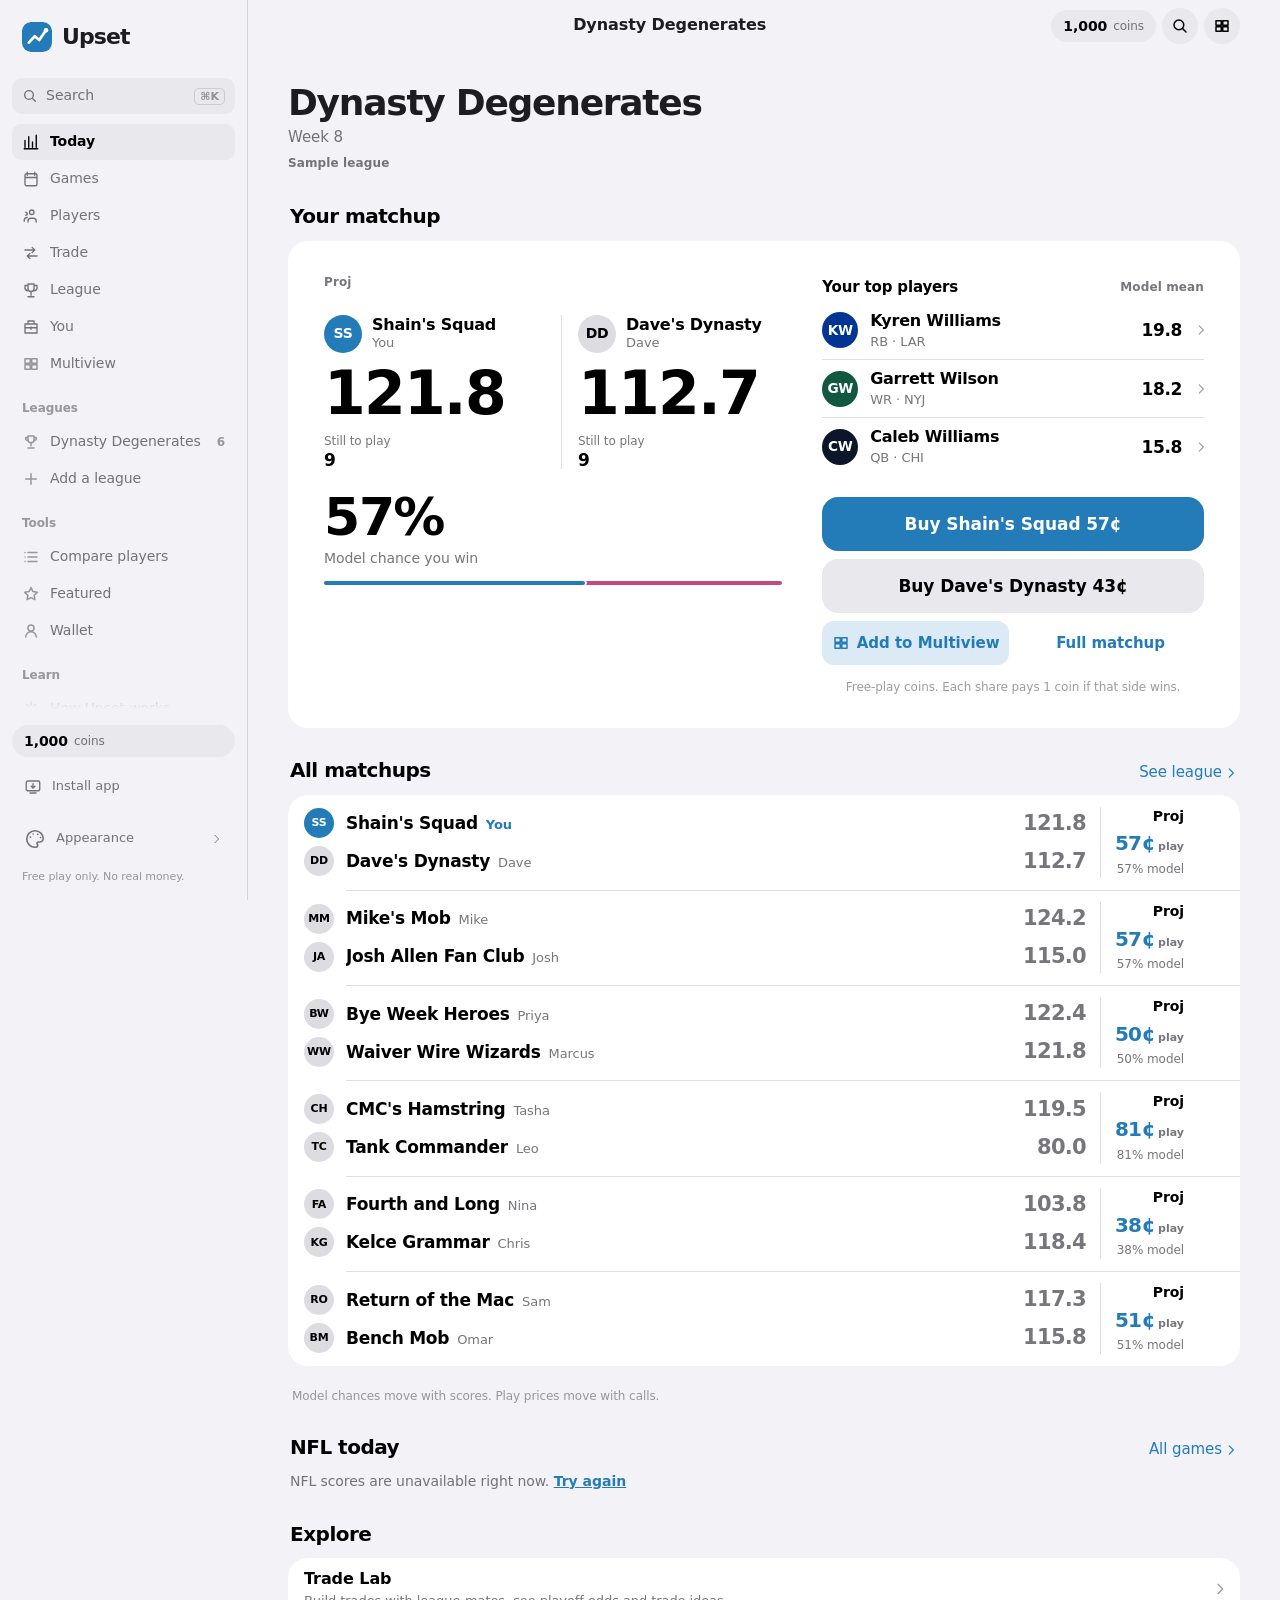
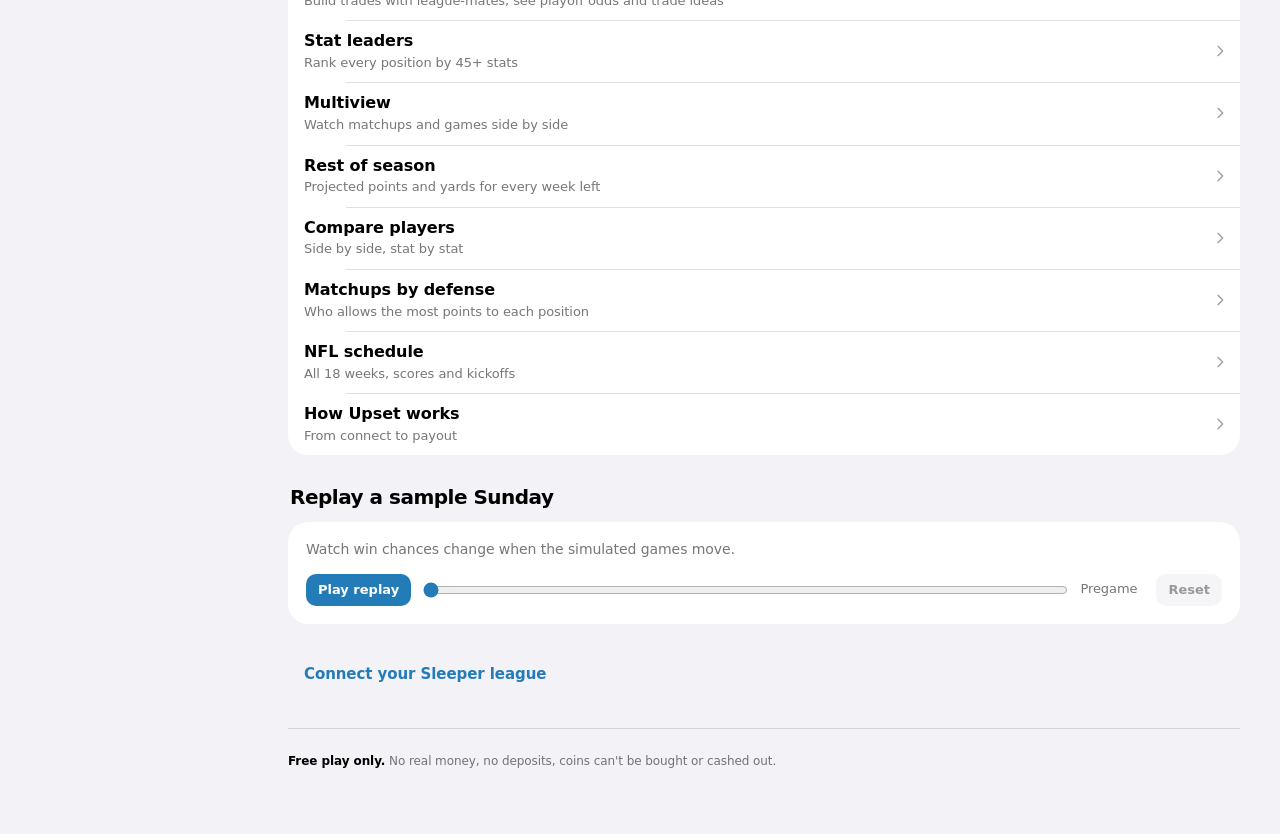
==== commit 6bc29e44: "Publish Add to Home Screen (source bbc691d) Today suggestion card (once per session, only when the s" ====
--- a/index.html
+++ b/index.html
@@ -13,9 +13,9 @@
     <link rel="icon" href="./favicon.svg" type="image/svg+xml" />
     <link rel="apple-touch-icon" href="./apple-touch-icon.png" />
     <link rel="manifest" href="./manifest.webmanifest" />
-    <script type="module" crossorigin src="./assets/main-nrBVDA9g.js"></script>
-    <link rel="modulepreload" crossorigin href="./assets/jsx-runtime-2_5Rt82W.js">
-    <link rel="stylesheet" crossorigin href="./assets/main-C3wUzPdg.css">
+    <script type="module" crossorigin src="./assets/main-CposiDFo.js"></script>
+    <link rel="modulepreload" crossorigin href="./assets/jsx-runtime-BoYcdLC8.js">
+    <link rel="stylesheet" crossorigin href="./assets/main-DICf0Jle.css">
   </head>
   <body>
     <div id="root"></div>
--- a/assets/main-DICf0Jle.css
+++ b/assets/main-DICf0Jle.css
@@ -0,0 +1 @@
+:root{--color-board:#f3f4f7;--color-panel:#fff;--color-panel-2:#e9ebf0;--color-rule:#dce0e6;--color-muted:#727780;--color-text:#1d1d1f;--color-you:#2fa8f7;--color-rival:#ff5fa8;--color-live:#24ad55;--color-you-wash:#2fa8f71f;--color-rival-wash:#ff5fa81f;--font-sans:-apple-system, BlinkMacSystemFont, "SF Pro Display", "Segoe UI", sans-serif;--text-sm:13px;--text-base:15px;--text-lg:18px;--text-xl:28px;--text-2xl:44px;--text-hero:112px;--leading-body:1.42;--radius-sm:12px;--radius-pill:999px;--container-ticket:340px;--rail-width:224px;--font-rounded:ui-rounded, "SF Pro Rounded", -apple-system, BlinkMacSystemFont, system-ui, sans-serif;--spring:linear(0, .009, .035 2.1%, .141 4.4%, .723 12.9%, .938 16.7%, 1.017 19.5%, 1.061 22.6%, 1.07 25.6%, 1.059 29.1%, 1.008 38.6%, .995 44.6%, 1);--spring-soft:linear(0, .06 4%, .25 10%, .62 22%, .86 34%, .97 48%, 1.005 62%, 1);--ease-out:cubic-bezier(.2,.8,.2,1);--vt-ease:cubic-bezier(.22, 1, .36, 1);--vt-ease-out:cubic-bezier(.2, .8, .2, 1);--dur-fast:.16s;--dur-base:.32s;--dur-slow:.52s;--glow-you:0 0 0 transparent;--glow-strong:0 0 0 transparent;--color-elite:var(--color-you);--color-low:#c82e3a;--radius-card:22px;--radius-tile:16px}*{box-sizing:border-box}html,body,#root{min-height:100%}body{background:var(--color-board);color:var(--color-text);font-family:var(--font-sans);font-size:var(--text-base);line-height:var(--leading-body);-webkit-font-smoothing:antialiased;margin:0}button,input,select,textarea{font:inherit;color:inherit}a{color:inherit}@media (prefers-reduced-motion:reduce){*{scroll-behavior:auto!important;transition:none!important;animation:none!important}}.num{font-feature-settings:"tnum";letter-spacing:-.045em;font-weight:750;line-height:1}.tnum{font-feature-settings:"tnum"}.muted{color:var(--color-muted)}.you{color:var(--color-you)}.rival{color:var(--color-rival)}.live{color:var(--color-live)}.small{font-size:var(--text-sm);line-height:1.4}.h2{font-size:var(--text-lg);letter-spacing:-.018em;margin:0;font-weight:700}.visually-hidden{clip:rect(0 0 0 0);white-space:nowrap;border:0;width:1px;height:1px;margin:-1px;padding:0;position:absolute;overflow:hidden}.shell{background:var(--color-panel);max-width:1740px;min-height:100vh;margin:auto;display:flex;box-shadow:0 0 40px #1e283c0a}.rail{width:var(--rail-width);border-right:1px solid var(--color-rule);background:var(--color-board);flex-direction:column;flex-shrink:0;justify-content:space-between;gap:30px;height:100vh;padding:28px 14px 20px;display:flex;position:sticky;top:0}.rail-top{min-height:0;overflow-y:auto}.wordmark{color:var(--color-text);letter-spacing:-.05em;align-items:center;gap:11px;padding:0 10px;font-size:27px;font-weight:750;line-height:1;text-decoration:none;display:inline-flex}.wordmark svg{width:36px;height:36px;box-shadow:none;border-radius:11px;flex:none}.nav{flex-direction:column;gap:2px;margin-top:38px;display:flex}.nav-section{flex-direction:column;gap:3px;margin-bottom:24px;display:flex}.nav a{color:#4d535d;border-radius:9px;align-items:center;min-height:40px;padding:8px 12px;font-size:14px;text-decoration:none;display:flex}.nav a:hover{color:var(--color-text);background:#e7eaf0}.nav a[aria-current=page]{color:#fff;background:var(--color-you);font-weight:650}.nav a .nav-count{opacity:.75;margin-left:auto;font-size:12px}.rail-bottom{flex-direction:column;gap:10px;display:flex}.balance{background:var(--color-panel);border:1px solid var(--color-rule);border-radius:12px;flex-direction:column;gap:3px;padding:12px;display:flex}.balance .num{font-size:25px}.rail-status{color:var(--color-muted);padding:0 4px;font-size:11px;line-height:1.4}.main{background:var(--color-panel);flex-direction:column;flex:1;gap:22px;min-width:0;padding:26px 32px 60px;display:flex}.site-status{border-bottom:1px solid var(--color-rule);color:var(--color-muted);justify-content:space-between;align-items:center;gap:12px;padding:0 0 15px;font-size:12px;display:flex}.site-status strong{color:var(--color-you);font-weight:700}.mobile-top,.tabbar{display:none}.badge{border-radius:var(--radius-pill);background:var(--color-board);color:var(--color-muted);white-space:normal;align-items:center;gap:6px;padding:4px 9px;font-size:12px;display:inline-flex}.dot{background:currentColor;border-radius:50%;width:7px;height:7px;display:inline-block}.tug{background:var(--color-panel-2);border-radius:999px;gap:2px;width:100%;display:flex;overflow:hidden}.tug>div{transition:width .3s}.btn{border:1px solid var(--color-rule);background:var(--color-panel-2);cursor:pointer;text-align:center;border-radius:10px;justify-content:center;align-items:center;gap:8px;min-height:44px;padding:9px 17px;font-size:14px;font-weight:650;text-decoration:none;display:inline-flex}.btn:hover{filter:brightness(.97);border-color:#c7ccd5}.btn.primary{background:var(--color-you);border-color:var(--color-you);color:var(--color-on-accent)}.btn.danger{color:#fff;background:#d63743;border-color:#d63743}.btn:disabled{opacity:.45;cursor:not-allowed}.field{border:1px solid var(--color-rule);background:var(--color-panel);border-radius:10px;outline:none;min-height:46px;padding:0 14px}.field:focus{border-color:var(--color-you);box-shadow:0 0 0 3px var(--color-you-wash)}.rows{flex-direction:column;display:flex}.row{border-top:1px solid var(--color-rule);align-items:center;gap:12px;padding:12px 0;display:flex}.rows>.row:last-child{border-bottom:1px solid var(--color-rule)}.panel{background:var(--color-panel);border:1px solid var(--color-rule);border-radius:var(--radius-sm)}.empty{flex-direction:column;align-items:flex-start;gap:10px;padding:32px 0;display:flex}.empty p{margin:0}.error{color:#c82e3a}.skeleton{background:linear-gradient(90deg,#eef0f3 0%,#e5e8ed 50%,#eef0f3 100%) 0 0/200% 100%;border-radius:7px;animation:1.2s infinite sk}@keyframes sk{0%{background-position:200% 0}to{background-position:-200% 0}}@media (max-width:860px){.shell{display:block}.rail{display:none}.main{padding:16px 16px calc(96px + env(safe-area-inset-bottom,0px));gap:18px}.mobile-top{justify-content:space-between;align-items:center;display:flex}.mobile-top .wordmark{padding:0;font-size:24px}.mobile-top .wordmark svg{border-radius:9px;width:30px;height:30px}.site-status{padding:0 0 10px}.site-status span:last-child{display:none}.tabbar{min-height:66px;padding:8px 8px calc(8px + env(safe-area-inset-bottom,0px));border-top:1px solid var(--color-rule);-webkit-backdrop-filter:blur(12px);backdrop-filter:blur(12px);z-index:20;background:#fffffff0;justify-content:space-around;align-items:center;display:flex;position:fixed;bottom:0;left:0;right:0}.tabbar a{color:var(--color-muted);text-align:center;padding:9px;font-size:12px;font-weight:550;text-decoration:none}.tabbar a[aria-current=page]{color:var(--color-you);font-weight:750}}:root{--color-on-accent:#fff;--color-soft-rule:#eef0f4;--color-hover:#f4f6fa;--color-material:#ffffffe0;--color-positive:#168a45;--color-positive-wash:#e6f8eb;--color-negative:#c82e3a;--color-negative-wash:#fbe9eb;--color-warning:#8a5a00;--color-warning-wash:#fff4dc}:root[data-appearance=dark]{--color-board:#000;--color-panel:#111215;--color-panel-2:#1a1b20;--color-rule:color-mix(in srgb, var(--color-text) 12%, transparent);--color-soft-rule:color-mix(in srgb, var(--color-text) 7%, transparent);--color-muted:#a3a3ad;--color-text:#f5f5f7;--color-rival:#a7afbd;--color-rival-wash:#a7afbd1f;--color-live:#52cf79;--color-hover:#1d1e23;--color-material:#111215e0;--color-positive:#62d38b;--color-positive-wash:#0f2a1a;--color-negative:#ff8c98;--color-negative-wash:#2e1519;--color-warning:#efc879;--color-warning-wash:#2b2312;--glow-you:0 0 12px color-mix(in srgb, var(--color-you) 55%, transparent);--glow-strong:0 0 6px color-mix(in srgb, var(--color-you) 85%, transparent), 0 0 20px color-mix(in srgb, var(--color-you) 50%, transparent)}:root[data-appearance=dark] .badge.live{color:var(--color-positive);background:var(--color-positive-wash)}.shell{background:var(--color-board)}html{-webkit-tap-highlight-color:transparent;scroll-padding-top:90px}button,a,input,select{touch-action:manipulation}button:not(:disabled):active,a.btn:active{filter:brightness(.93)}input,select,textarea{accent-color:var(--color-you)}.app-icon{flex:none;width:22px;height:22px}.icon-button{background:var(--color-board);width:44px;height:44px;color:var(--color-text);cursor:pointer;border:0;border-radius:50%;flex:none;justify-content:center;align-items:center;display:inline-flex}.icon-button:active{transform:scale(.94)}.appearance-launch{text-align:left;width:100%;min-height:44px;color:var(--text-2);cursor:pointer;background:0 0;border:0;border-radius:10px;align-items:center;gap:10px;padding:8px 12px;font-size:13px;display:flex}.appearance-launch:hover{background:var(--color-panel-2)}.appearance-launch .app-icon:last-child{width:13px;color:var(--color-muted);margin-left:auto}.skip-link{z-index:100;background:var(--color-you);color:var(--color-on-accent);border-radius:10px;padding:12px;position:fixed;top:-100px;left:12px}.skip-link:focus{top:12px}.btn.primary,.nav a[aria-current=page],.ui-week[aria-pressed=true],.team-pill.you,.how-lock,.how-lock-big,.imported-pick-actions .btn[aria-pressed=true],.btn.mx-cta-you{color:var(--color-on-accent)}.nav a{color:var(--text-2)}.nav a:hover{background:var(--color-panel-2)}.wordmark svg{box-shadow:0 3px 8px var(--color-you-wash)}.home-game:active{background:var(--color-you-wash)}.mobile-top-actions{align-items:center;gap:12px;display:flex}.mobile-balance{flex-direction:column;align-items:flex-end;line-height:1.3;display:flex}.mobile-balance small{color:var(--color-muted);font-size:10px}.mobile-balance strong{font-size:14px;font-weight:700}.mobile-balance strong span{color:var(--color-muted);font-size:11px;font-weight:500}:root[data-motion=reduce] *,:root[data-motion=reduce] :before,:root[data-motion=reduce] :after{scroll-behavior:auto!important;transition:none!important;animation:none!important}@media (prefers-reduced-motion:no-preference){.main{transform-origin:50% 0;transition:transform var(--dur-slow) var(--spring), border-radius var(--dur-base) var(--ease-out), filter var(--dur-base) var(--ease-out), background-color var(--dur-base) var(--ease-out)}html[data-sheet-open=true]:not([data-motion=reduce]) .main{filter:brightness(.7);background-color:var(--color-panel);border-radius:28px;transform:scale(.94)}}@media (max-width:860px){.shell{min-height:100dvh}.main{padding-bottom:calc(112px + env(safe-area-inset-bottom,0px))}.mobile-top{z-index:35;padding:calc(10px + env(safe-area-inset-top,0px)) 16px 10px;background:var(--color-material);-webkit-backdrop-filter:blur(22px)saturate(1.5);border-bottom:1px solid var(--color-rule);margin:-16px -16px 0;position:sticky;top:0}.mobile-top .icon-button{background:var(--color-panel-2);width:44px;height:44px}.tabbar{left:max(12px, env(safe-area-inset-left,0px));right:max(12px, env(safe-area-inset-right,0px));bottom:calc(10px + env(safe-area-inset-bottom,0px));border:1px solid var(--color-rule);background:var(--color-material);-webkit-backdrop-filter:blur(24px)saturate(1.6);border-radius:26px;max-width:540px;min-height:66px;margin:auto;padding:5px;box-shadow:0 8px 28px #0000001a}.tabbar a{border-radius:21px;flex-direction:column;flex:1;justify-content:center;align-items:center;gap:4px;min-width:0;min-height:54px;padding:5px 2px;font-size:10px;font-weight:600;line-height:1.15;display:flex}.tabbar a[aria-current=page]{background:var(--color-you-wash);color:var(--color-you)}.tabbar a:active{transform:scale(.94)}.tabbar .app-icon{width:22px;height:22px}.field,select,textarea,.gs-input{font-size:max(16px,1em)}}@media (prefers-reduced-transparency:reduce){.mobile-top,.tabbar{background:var(--color-panel);-webkit-backdrop-filter:none}}@media (prefers-contrast:more){.mobile-top,.tabbar{background:var(--color-panel);border-color:var(--color-text)}}.tabbar,.mobile-top,button,[role=button],.pressable{-webkit-touch-callout:none;-webkit-user-select:none;user-select:none}.pressable,.tabbar a,button{-webkit-tap-highlight-color:transparent}@media (pointer:coarse){input:not([type=checkbox]):not([type=radio]):not([type=range]):not([type=button]):not([type=submit]):not([type=reset]):not([type=color]):not([type=file]),select,textarea{font-size:max(16px,1em)}}@media (hover:hover){.pressable:hover{background-color:var(--color-hover)}}.pressable:active{opacity:.85}@media (prefers-reduced-motion:no-preference){:root:not([data-motion=reduce]) .pressable{transition:transform var(--dur-base) var(--spring), background-color var(--dur-fast) ease}:root:not([data-motion=reduce]) .pressable:is(:active,[data-pressing=true]){transition-duration:80ms;transition-timing-function:ease-out;transform:scale(.97)}:root:not([data-motion=reduce])[data-nav-dir]::view-transition-group(root){animation:none}:root:not([data-motion=reduce])[data-nav-dir=push]::view-transition-old(root){animation:vt-fade-out .14s var(--vt-ease-out) both}:root:not([data-motion=reduce])[data-nav-dir=push]::view-transition-new(root){animation:vt-settle-in .3s var(--vt-ease) 40ms both}:root:not([data-motion=reduce])[data-nav-dir=pop]::view-transition-old(root){animation:vt-recede-out .16s var(--vt-ease-out) both}:root:not([data-motion=reduce])[data-nav-dir=pop]::view-transition-new(root){animation:vt-rise-in .28s var(--vt-ease) 30ms both}:root:not([data-motion=reduce])[data-nav-dir=swap]::view-transition-old(root){animation:90ms linear both vt-fade-out}:root:not([data-motion=reduce])[data-nav-dir=swap]::view-transition-new(root){animation:vt-fade-in .17s var(--vt-ease-out) both}::view-transition-group(*.morph){animation-duration:.42s;animation-timing-function:var(--vt-ease)}::view-transition-old(*.morph){object-fit:cover;height:100%;overflow:clip}::view-transition-new(*.morph){object-fit:cover;height:100%;overflow:clip}::view-transition-old(*.morph){animation:vt-fade-out .2s var(--vt-ease-out) both}::view-transition-new(*.morph){animation:vt-fade-in .26s var(--vt-ease-out) 60ms both}::view-transition-group(m-card){border-radius:var(--radius-card,20px);overflow:clip}::view-transition-old(m-card){object-fit:none;object-position:50% 0}::view-transition-new(m-card){object-fit:none;object-position:50% 0}:root[data-nav-dir] .rail{view-transition-name:rail}::view-transition-group(rail){animation:none}::view-transition-group(tabbar){animation:none}::view-transition-group(topbar){animation:none}::view-transition-old(rail){animation:none}::view-transition-new(rail){animation:none}::view-transition-old(tabbar){animation:none}::view-transition-new(tabbar){animation:none}::view-transition-old(rail){display:none}::view-transition-old(tabbar){display:none}.tabbar{view-transition-name:tabbar}.mobile-top{view-transition-name:topbar}@media (max-width:860px){:root:not([data-motion=reduce]) .tabbar{transition:transform var(--dur-base) var(--spring);transform-origin:50% 100%}:root:not([data-motion=reduce]) .tabbar a>span:last-child{transition:opacity var(--dur-fast) ease}:root:not([data-motion=reduce])[data-scroll=down] .tabbar{transform:scale(.86)}:root:not([data-motion=reduce])[data-scroll=down] .tabbar a>span:last-child{opacity:0}}:root:not([data-motion=reduce]) .rn-strip{transition:transform var(--dur-slow) var(--spring)}:root:not([data-motion=reduce]) .rolling-number[data-flash=up0]{animation:.7s ease-out rn-flash-up-0}:root:not([data-motion=reduce]) .rolling-number[data-flash=up1]{animation:.7s ease-out rn-flash-up-1}:root:not([data-motion=reduce]) .rolling-number[data-flash=down0]{animation:.7s ease-out rn-flash-down-0}:root:not([data-motion=reduce]) .rolling-number[data-flash=down1]{animation:.7s ease-out rn-flash-down-1}}@keyframes vt-fade-out{to{opacity:0}}@keyframes vt-fade-in{0%{opacity:0}}@keyframes vt-settle-in{0%{opacity:0;transform:scale(.988)}}@keyframes vt-rise-in{0%{opacity:0;transform:scale(1.008)}}@keyframes vt-recede-out{to{opacity:0;transform:scale(.992)}}@keyframes rn-flash-up-0{0%{color:var(--color-positive)}to{color:inherit}}@keyframes rn-flash-up-1{0%{color:var(--color-positive)}to{color:inherit}}@keyframes rn-flash-down-0{0%{color:var(--color-negative)}to{color:inherit}}@keyframes rn-flash-down-1{0%{color:var(--color-negative)}to{color:inherit}}.rolling-number{font-family:var(--font-rounded);font-variant-numeric:tabular-nums;letter-spacing:-.03em;white-space:nowrap;font-weight:800;line-height:1;position:relative}.rn-cells{align-items:flex-start;display:inline-flex}.rn-char{display:inline-block}.rn-digit{vertical-align:top;height:1em;display:inline-block;position:relative;overflow:hidden}.rn-strip{will-change:transform;flex-direction:column;display:flex}.rn-strip>span{text-align:center;height:1em;line-height:1em;display:block}.rn-sr{clip:rect(0 0 0 0);white-space:nowrap;border:0;width:1px;height:1px;margin:-1px;padding:0;position:absolute;overflow:hidden}[data-pressing=true]{transition:transform var(--dur-fast) var(--spring);-webkit-touch-callout:none;-webkit-user-select:none;user-select:none;transform:scale(.97)}.ptr{position:relative}.ptr[data-enabled=true][data-at-top=true]{touch-action:pan-x pan-up pinch-zoom}.ptr-indicator{pointer-events:none;justify-content:center;align-items:flex-end;height:0;display:flex;position:absolute;top:0;left:0;right:0;overflow:hidden}.ptr-spinner{box-sizing:border-box;border:2.5px solid var(--color-rule);border-top-color:var(--color-you);opacity:0;border-radius:50%;width:26px;height:26px;margin-bottom:8px;display:block}.ptr-spinner.is-spinning{opacity:1;animation:.8s linear infinite ptr-spin}@keyframes ptr-spin{to{transform:rotate(360deg)}}.ptr-content{will-change:transform;position:relative}.ptr-pill-row{justify-content:center;padding:2px 0 10px;display:flex}.ptr-pill{border-radius:var(--radius-pill);background:var(--color-panel-2);min-height:44px;color:var(--color-muted);font:inherit;font-size:var(--text-sm);cursor:pointer;border:0;padding:0 16px;font-weight:600}.ptr-pill:disabled{opacity:.7;cursor:default}.action-sheet{padding:4px 0 calc(12px + env(safe-area-inset-bottom,0px));flex-direction:column;gap:10px;display:flex}.action-sheet-preview{border-radius:var(--radius-card);background:var(--color-panel-2);padding:12px}.action-sheet-group{border-radius:var(--radius-card);background:var(--color-panel-2);flex-direction:column;display:flex;overflow:hidden}.action-sheet-row{width:100%;min-height:52px;color:var(--color-you);font:inherit;font-size:var(--text-base);text-align:left;cursor:pointer;background:0 0;border:0;align-items:center;gap:12px;padding:0 16px;font-weight:560;display:flex}.action-sheet-row+.action-sheet-row{border-top:1px solid var(--color-rule)}.action-sheet-row:active{background:var(--color-hover)}.action-sheet-row.is-destructive{color:var(--color-negative)}.action-sheet-icon{flex:none;width:22px;height:22px;display:inline-flex}.action-sheet-icon svg{width:22px;height:22px}.action-sheet-label{flex:1;min-width:0}.action-sheet-cancel{border-radius:var(--radius-card);background:var(--color-panel-2);min-height:52px;color:var(--color-you);font:inherit;font-size:var(--text-base);cursor:pointer;border:0;font-weight:700}.action-sheet-cancel:active{background:var(--color-hover)}.swipe-row{isolation:isolate;touch-action:pan-y;position:relative;overflow:hidden}.swipe-row-tray{display:flex;position:absolute;top:0;bottom:0;right:0}.swipe-action{min-width:84px;font:inherit;font-size:var(--text-sm);cursor:pointer;border:0;padding:0 16px;font-weight:650}.swipe-action--accent{background:var(--color-you);color:var(--color-on-accent)}.swipe-action--neutral{background:var(--color-panel-2);color:var(--color-text)}.swipe-action--danger{background:var(--color-negative);color:var(--color-board)}.swipe-row-content{background:var(--color-panel);touch-action:pan-y;transition:transform var(--dur-base) var(--spring-soft);will-change:transform;position:relative}.swipe-row-content[data-dragging=true]{transition:none}#main-content.edge-back-active{box-shadow:-14px 0 28px #00000029}:root[data-appearance=dark] #main-content.edge-back-active{box-shadow:-14px 0 28px #0009}:root[data-motion=reduce] .ptr-spinner.is-spinning{animation:none}@media (prefers-reduced-motion:reduce){.ptr-content,.swipe-row-content,[data-pressing=true]{transition:none}}.app-sheet{width:100%;max-width:none;height:100%;max-height:none;color:var(--color-text);background:0 0;border:0;margin:0;padding:24px;position:fixed;inset:0;overflow:hidden}.app-sheet[open]{justify-content:center;align-items:center;display:flex}.app-sheet::backdrop{-webkit-backdrop-filter:blur(3px);backdrop-filter:blur(3px);background:#0006}.app-sheet-surface{border:1px solid var(--color-rule);background:var(--color-panel);will-change:transform;border-radius:28px;flex-direction:column;width:min(100%,460px);max-height:min(90dvh,800px);display:flex;box-shadow:0 28px 90px #00000038}.app-sheet-handle{cursor:grab;touch-action:none;background:0 0;border:0;flex:none;justify-content:center;align-items:center;width:100%;min-height:30px;padding:8px;display:flex}.app-sheet-handle:active{cursor:grabbing}.app-sheet-handle span{background:var(--color-muted);opacity:.45;border-radius:10px;width:36px;height:5px}.app-sheet-header{flex:none;justify-content:space-between;align-items:center;gap:16px;padding:0 24px 14px;display:flex}.app-sheet-header h2{letter-spacing:-.035em;margin:0;font-size:25px}.app-sheet-content{overscroll-behavior-y:contain;-webkit-overflow-scrolling:touch;min-height:0;padding:0 24px 26px;overflow-y:auto}.sheet-close{background:var(--color-panel-2);border-radius:50%}@media (max-width:860px){.app-sheet{padding:max(12px, env(safe-area-inset-top,0px)) 0 0;align-items:flex-end}.app-sheet[open]{align-items:flex-end}.app-sheet-surface{width:100%;max-width:540px;max-height:calc(100dvh - max(16px, env(safe-area-inset-top,0px)));border-bottom:0;border-radius:28px 28px 0 0}.app-sheet-content{padding-bottom:calc(24px + env(safe-area-inset-bottom,0px))}}:root[data-appearance=dark] .app-sheet-surface{box-shadow:none}:root[data-appearance=dark] .app-sheet::backdrop{background:#0009}@media (prefers-reduced-transparency:reduce){.app-sheet::backdrop{-webkit-backdrop-filter:none;backdrop-filter:none}}.ds-icon{fill:none;stroke:currentColor;stroke-width:2px;stroke-linecap:round;stroke-linejoin:round;flex:none}.ds-link{color:inherit;transition:color var(--dur-fast) ease;border-radius:4px;text-decoration:none}@media (hover:hover){.ds-link:hover{color:var(--color-you)}}.ds-link:active{opacity:.7}.ds-mark{letter-spacing:-.03em;background:var(--team);font-weight:800;line-height:1;font-family:var(--ds-font-display);border-radius:28%;flex:none;place-items:center;display:inline-grid;box-shadow:inset 0 0 0 .5px #ffffff2e,0 0 0 .5px #0000004d}.ds-mark-link{border-radius:28%;display:inline-flex}@media (hover:hover){.ds-mark-link:hover .ds-mark{box-shadow:0 0 0 2px var(--color-you)}}.ds-mono{background:var(--surface-3);color:var(--text-1);letter-spacing:-.02em;font-weight:750;font-family:var(--ds-font-display);border-radius:50%;flex:none;place-items:center;display:inline-grid}.ds-mono.you{background:var(--color-you);color:var(--color-on-accent);box-shadow:none}.ds-live{color:var(--live);white-space:nowrap;font-variant-numeric:tabular-nums;align-items:center;gap:6px;font-size:13px;font-weight:650;display:inline-flex}.ds-live i{background:currentColor;border-radius:50%;width:6px;height:6px}.ds-tag{color:var(--text-2);letter-spacing:.01em;white-space:nowrap;align-items:center;gap:5px;font-size:12px;font-weight:600;display:inline-flex}.ds-tag.accent{color:var(--text-1);font-weight:700}.ds-tag.live{color:var(--live)}.ds-tag.up{color:var(--up)}.ds-tag.down{color:var(--down)}.ds-tag.muted{color:var(--text-3)}.ds-stat{flex-direction:column;gap:2px;min-width:0;display:flex}.ds-stat.right{text-align:right;align-items:flex-end}.ds-stat.center{text-align:center;align-items:center}.ds-stat-l{color:var(--text-2);font-size:12px;font-weight:500}.ds-stat-v{font-family:var(--ds-font-num);letter-spacing:-.03em;font-variant-numeric:tabular-nums;font-size:22px;font-weight:750;line-height:1.05}.ds-stat.sm .ds-stat-v{font-size:17px}.ds-stat.lg .ds-stat-v{font-size:34px}.ds-stat-s{color:var(--text-3);font-size:12px}.ds-delta{font-variant-numeric:tabular-nums;font-size:12px;font-weight:700}.ds-delta.up{color:var(--up)}.ds-delta.down{color:var(--down)}.ds-delta.flat{color:var(--text-3)}.ds-chip{background:var(--surface-2);min-height:34px;color:var(--text-1);font:600 14px var(--ds-font);cursor:pointer;white-space:nowrap;border:0;border-radius:999px;flex:none;align-items:center;gap:6px;padding:0 14px;display:inline-flex}.ds-chip[aria-pressed=true],.ds-chip[aria-current=true]{background:var(--text-1);color:var(--bg)}.ds-chip-n{color:var(--text-3);font-variant-numeric:tabular-nums;font-size:12px;font-weight:700}.ds-chip[aria-pressed=true] .ds-chip-n,.ds-chip[aria-current=true] .ds-chip-n{color:color-mix(in srgb, var(--bg) 60%, transparent)}@media (hover:hover){.ds-chip:not([aria-pressed=true]):not([aria-current=true]):hover{background:var(--surface-3)}}.ds-btn{font:650 15px var(--ds-font);cursor:pointer;white-space:nowrap;color:var(--text-1);background:var(--surface-2);border:0;border-radius:12px;justify-content:center;align-items:center;gap:7px;text-decoration:none;display:inline-flex}.ds-btn.sm{border-radius:10px;min-height:32px;padding:0 12px;font-size:13px}.ds-btn.md{min-height:44px;padding:0 16px}.ds-btn.lg{border-radius:16px;min-height:54px;padding:0 22px;font-size:17px}.ds-btn.icon-only{aspect-ratio:1;border-radius:50%;padding:0}.ds-btn.primary{background:var(--color-you);color:var(--color-on-accent);box-shadow:none}.ds-btn.tinted{background:color-mix(in srgb, var(--color-you) 16%, transparent);color:var(--color-you)}.ds-btn.ghost{color:var(--color-you);background:0 0}.ds-btn:disabled{opacity:.4;cursor:not-allowed}@media (hover:hover){.ds-btn.plain:hover{background:var(--surface-3)}.ds-btn.primary:hover,.ds-btn.tinted:hover{filter:brightness(1.12)}.ds-btn.ghost:hover{background:color-mix(in srgb, var(--color-you) 10%, transparent)}}.ds-mv-btn.on{background:var(--color-you);color:var(--color-on-accent)}.ds-hscroll{overscroll-behavior-x:contain;scrollbar-width:none;scroll-snap-type:x proximity;margin-inline:calc(-1 * var(--gutter));padding:2px var(--gutter);-webkit-mask-image:linear-gradient(90deg, transparent, #000 var(--gutter), #000 calc(100% - var(--gutter)), transparent);-webkit-mask-image:linear-gradient(90deg, transparent, #000 var(--gutter), #000 calc(100% - var(--gutter)), transparent);mask-image:linear-gradient(90deg, transparent, #000 var(--gutter), #000 calc(100% - var(--gutter)), transparent);gap:8px;display:flex;overflow-x:auto}.ds-hscroll::-webkit-scrollbar{display:none}.ds-hscroll>*{scroll-snap-align:start}@media (min-width:861px){.ds-hscroll{--gutter:40px}}.ds-section{flex-direction:column;gap:10px;min-width:0;display:flex}.ds-section-h{justify-content:space-between;align-items:baseline;gap:12px;padding:0 2px;display:flex}.ds-section-h h2{font-family:var(--ds-font-display);font-size:var(--t-title3);letter-spacing:-.025em;margin:0;font-weight:750}.ds-section-action{color:var(--color-you);white-space:nowrap;align-items:center;gap:2px;font-size:15px;font-weight:500;display:inline-flex}@media (hover:hover){.ds-section-action:hover{opacity:.75}}.ds-card{background:var(--surface);border-radius:var(--r-lg);min-width:0;padding:18px;position:relative}.ds-card.glow{isolation:isolate;overflow:hidden}.ds-card.glow:before{content:none}.ds-list{background:var(--surface);border-radius:var(--r-lg);flex-direction:column;display:flex;overflow:hidden}.ds-row-wrap{position:relative}.ds-row-wrap+.ds-row-wrap:before,.ds-list>.ds-game+.ds-game:before,.ds-list>.ds-matchup+.ds-matchup:before{content:"";background:var(--sep);z-index:1;pointer-events:none;height:.5px;position:absolute;top:0;left:58px;right:0}.ds-row{width:100%;min-height:52px;color:inherit;font:inherit;text-align:left;background:0 0;border:0;align-items:center;gap:12px;padding:10px 16px;text-decoration:none;display:flex}a.ds-row,button.ds-row{cursor:pointer}@media (hover:hover){a.ds-row:hover,button.ds-row:hover{background:var(--press)}}a.ds-row:active,button.ds-row:active{background:var(--press)}.ds-row[aria-current=true],.ds-row[aria-pressed=true]{background:color-mix(in srgb, var(--color-you) 12%, transparent)}.ds-row-lead{flex:none;justify-content:center;width:30px;display:inline-flex}.ds-row-main{flex-direction:column;flex:1;gap:1px;min-width:0;display:flex}.ds-row-t{text-overflow:ellipsis;white-space:nowrap;font-size:16px;font-weight:550;overflow:hidden}.ds-row-s{color:var(--text-2);text-overflow:ellipsis;white-space:nowrap;font-size:13px;overflow:hidden}.ds-row-v{text-align:right;flex-direction:column;flex:none;align-items:flex-end;display:flex}.ds-row-vv{font-family:var(--ds-font-num);font-variant-numeric:tabular-nums;letter-spacing:-.02em;font-size:17px;font-weight:700}.ds-row-vs{color:var(--text-2);font-size:12px}.ds-row-chev{color:var(--text-3);margin-right:-4px}.ds-empty{text-align:center;flex-direction:column;align-items:center;gap:8px;padding:44px 20px;display:flex}.ds-empty-i{display:none}.ds-empty h2{font-size:var(--t-title3);letter-spacing:-.02em;margin:0;font-weight:750}.ds-empty p{color:var(--text-2);max-width:36ch;margin:0 0 8px}.ds-freeplay{color:var(--text-2);margin:8px 0 0;font-size:12px;line-height:1.45}.ds-freeplay strong{color:var(--text-1);font-weight:650}.ds-balance{background:var(--surface-2);min-height:32px;color:var(--text-1);font:700 14px var(--ds-font-num);font-variant-numeric:tabular-nums;white-space:nowrap;border-radius:999px;align-items:center;gap:6px;padding:0 12px;display:inline-flex}.ds-balance small{font:500 12px var(--ds-font);color:var(--text-2)}.ds-balance-dot{display:none}@media (hover:hover){.ds-balance:hover{background:var(--surface-3)}}.ds-game,.ds-matchup{grid-template-columns:minmax(0,1fr) auto;align-items:center;column-gap:14px;min-height:84px;padding:12px 16px;display:grid;position:relative}.ds-stretch{z-index:1;border-radius:inherit;-webkit-touch-callout:none;position:absolute;inset:0}.ds-stretch:focus-visible{outline-offset:-3px}@media (hover:hover){.ds-game:hover,.ds-matchup:hover{background:var(--press)}}.ds-game:active,.ds-matchup:active{background:var(--press)}.ds-game-sides{flex-direction:column;gap:8px;min-width:0;display:flex}.ds-side{grid-template-columns:auto minmax(0,1fr) auto;align-items:center;gap:12px;min-width:0;display:grid}.ds-side.dim{opacity:.45}.ds-side-n{align-items:baseline;gap:8px;min-width:0;display:flex}.ds-side-name{letter-spacing:-.015em;text-overflow:ellipsis;white-space:nowrap;font-size:17px;font-weight:650;overflow:hidden}.ds-side-rec{color:var(--text-2);white-space:nowrap;font-variant-numeric:tabular-nums;font-size:13px}.ds-side-score{font-family:var(--ds-font-num);letter-spacing:-.03em;font-variant-numeric:tabular-nums;text-align:right;min-width:2ch;font-size:26px;font-weight:750;line-height:1}.ds-side-score.proj{color:var(--text-2);font-size:21px;font-weight:650}.ds-game-status{border-left:.5px solid var(--sep);text-align:right;flex-direction:column;justify-content:center;align-self:stretch;align-items:flex-end;gap:3px;min-width:76px;padding-left:14px;display:flex}.ds-game-st{color:var(--text-1);white-space:nowrap;font-variant-numeric:tabular-nums;font-size:14px;font-weight:650}.ds-game.post .ds-game-st{color:var(--text-2)}.ds-game-sub{color:var(--text-2);white-space:nowrap;font-size:12px}.ds-mu-price small{font:600 11px var(--ds-font);color:var(--text-2);letter-spacing:0;margin-left:3px}.ds-mu-price{font-family:var(--ds-font-num);color:var(--color-you);letter-spacing:-.03em;font-variant-numeric:tabular-nums;font-size:20px;font-weight:800}.ds-row-mv{z-index:2;align-items:center;display:flex;position:relative}@media (hover:hover){.ds-game,.ds-matchup{grid-template-columns:minmax(0,1fr) auto 26px}.ds-row-mv{opacity:0;transition:opacity var(--dur-fast) ease}.ds-game:hover .ds-row-mv,.ds-matchup:hover .ds-row-mv,.ds-row-mv:focus-within{opacity:1}.ds-row-mv:has(.on){opacity:1}}@media (hover:none){.ds-row-mv{display:none}.ds-row-mv:has(.on){display:block;position:absolute;top:4px;right:4px}.ds-row-mv:has(.on) .ds-mv-toggle{pointer-events:none;width:18px;height:18px}.ds-row-mv:has(.on) .ds-icon{width:11px;height:11px}}.ds-mv-toggle{background:var(--surface-3);width:26px;height:26px;color:var(--text-1);cursor:pointer;border:0;border-radius:50%;place-items:center;display:grid}.ds-mv-toggle.on{background:var(--color-you);color:var(--color-on-accent);box-shadow:none}.ds-mv-toggle:disabled{opacity:.35;cursor:not-allowed}@media (max-width:420px){.ds-side-name{font-size:16px}.ds-side-score{font-size:24px}.ds-game-status{min-width:64px;padding-left:12px}.ds-game,.ds-matchup{column-gap:12px;padding:12px 14px}}@media (max-width:480px){.ds-matchup .ds-side-rec{display:none}.ds-matchup .ds-side-score{font-size:22px}}.ds-matchup.mine .ds-side:first-child .ds-side-rec{color:var(--color-you);font-weight:650}@media (hover:none){:is(.ds-game:has(.ds-row-mv .on) .ds-game-status,.ds-matchup:has(.ds-row-mv .on) .ds-game-status){padding-top:14px}}.ds-owner{min-width:0;max-width:100%;color:var(--text-2);white-space:nowrap;vertical-align:middle;align-items:center;gap:5px;font-size:12px;font-weight:600;display:inline-flex}.ds-owner-dot{background:var(--text-3);border-radius:50%;flex:none;width:6px;height:6px}.ds-owner.mine .ds-owner-dot{background:var(--color-you)}.ds-owner-n{text-overflow:ellipsis;overflow:hidden}.ds-owner.mine{color:var(--text-1)}.ds-owner.fa{color:var(--text-3);font-weight:500}a.ds-owner:hover{color:var(--color-you)}.navbar{display:contents}.navbar-bar{--navbar-gutter:32px;--navbar-top:0px;top:var(--navbar-top);z-index:30;min-height:44px;margin-inline:calc(-1 * var(--navbar-gutter));padding-inline:var(--navbar-gutter);background:0 0;border-bottom:1px solid #0000;grid-template-columns:minmax(0,1fr) auto minmax(0,1fr);align-items:center;gap:8px;display:grid;position:sticky}.navbar-bar[data-compact=true]{background:var(--color-material);-webkit-backdrop-filter:blur(22px)saturate(1.5);border-bottom-color:var(--color-rule)}.navbar-back{min-width:44px;max-width:100%;min-height:44px;color:var(--color-you);font:inherit;cursor:pointer;background:0 0;border:0;justify-self:start;align-items:center;gap:2px;padding:0 8px 0 0;font-size:17px;display:inline-flex}.navbar-back svg{fill:none;stroke:currentColor;stroke-width:2.6px;stroke-linecap:round;stroke-linejoin:round;flex:none;width:12px;height:20px}.navbar-back span{text-overflow:ellipsis;white-space:nowrap;min-width:0;overflow:hidden}.navbar-compact-title{min-width:0;max-width:100%;color:var(--color-text);text-align:center;white-space:nowrap;text-overflow:ellipsis;opacity:0;font-size:17px;font-weight:650;overflow:hidden;transform:translateY(4px)}.navbar-bar[data-compact=true] .navbar-compact-title{opacity:1;transform:none}.navbar-trailing{justify-self:end;align-items:center;gap:8px;min-width:0;display:flex}.navbar-title{letter-spacing:-.025em;color:var(--color-text);overflow-wrap:anywhere;margin:0;font-size:34px;font-weight:700;line-height:1.12}.navbar-subtitle{color:var(--color-muted);margin-top:6px;font-size:15px;line-height:1.4}.navbar-sentinel{height:1px}.navbar-accessory{margin-top:12px}@media (max-width:860px){.navbar-bar{--navbar-gutter:16px;--navbar-top:calc(64px + env(safe-area-inset-top,0px))}.navbar-title{font-size:34px}}@media (hover:hover){.navbar-back:hover{opacity:.7}}@media (prefers-reduced-transparency:reduce){.navbar-bar[data-compact=true]{background:var(--color-panel);-webkit-backdrop-filter:none}}@media (prefers-reduced-motion:no-preference){:root:not([data-motion=reduce]) .navbar-bar{transition:background-color var(--dur-base) ease, border-color var(--dur-base) ease}:root:not([data-motion=reduce]) .navbar-compact-title{transition:opacity var(--dur-fast) ease, transform var(--dur-base) var(--spring-soft)}}.ui-team{letter-spacing:-.02em;border-radius:9px;flex:none;place-items:center;font-weight:800;display:inline-grid;box-shadow:inset 0 0 0 1px #0000000f}.ui-avatar{letter-spacing:-.03em;border-radius:50%;flex:none;place-items:center;font-weight:800;display:inline-grid}.ui-weeks{scroll-snap-type:x proximity;scrollbar-width:thin;gap:8px;padding:4px 2px 10px;display:flex;overflow-x:auto}.ui-week{scroll-snap-align:center;border:1px solid var(--color-rule);background:var(--color-panel);cursor:pointer;border-radius:12px;flex:none;justify-items:center;gap:1px;min-width:58px;padding:8px 10px;display:grid;position:relative}.ui-week:hover{border-color:var(--text-3)}.ui-week[aria-pressed=true]{background:var(--color-you);border-color:var(--color-you);color:var(--color-on-accent);box-shadow:none}.ui-week-l{opacity:.7;font-size:11px}.ui-week-n{font-feature-settings:"tnum";font-size:19px;font-weight:750;line-height:1.1}.ui-week-now{background:var(--up);color:#000;border-radius:999px;padding:1px 6px;font-size:9.5px;font-weight:700;position:absolute;top:-7px;right:-4px}.ui-seg{background:var(--color-panel-2);border-radius:10px;gap:2px;padding:3px;display:inline-flex}.ui-seg-b{color:var(--text-2);cursor:pointer;background:0 0;border:0;border-radius:8px;min-height:32px;padding:6px 14px;font-size:13px;font-weight:600}.ui-seg-b[aria-selected=true]{background:var(--color-panel);color:var(--color-text);box-shadow:0 1px 3px #141e321f}.ui-bars{margin:0}.ui-bars svg{display:block;overflow:visible}.ui-bars-b.accent{fill:var(--color-you)}.ui-bars-b.up{fill:var(--up)}.ui-bars-b.down{fill:var(--down)}.ui-bars-b.muted{fill:var(--surface-3)}.ui-bars-empty{fill:var(--color-rule)}.ui-bars-marker{stroke:var(--color-text);stroke-width:2.5px;stroke-linecap:round}.ui-bars-ref{stroke:var(--text-3);stroke-dasharray:4 5}.ui-bars-x{fill:var(--color-muted);font-feature-settings:"tnum";font-size:11px}.ui-legend{color:var(--color-muted);flex-wrap:wrap;gap:14px;margin-top:6px;font-size:12px;display:flex}.ui-key{vertical-align:-1px;border-radius:3px;width:12px;height:10px;margin-right:6px;display:inline-block}.ui-key.accent{background:var(--color-you)}.ui-key.marker{background:var(--color-text);vertical-align:2px;height:3px}.ui-key.ref{border-top:2px dashed var(--text-3);vertical-align:3px;height:0}.ui-spark{color:var(--color-you);vertical-align:middle}.ui-table-wrap{border:1px solid var(--color-rule);background:var(--color-panel);border-radius:14px;overflow-x:auto}.ui-table{border-collapse:collapse;width:100%;font-size:13.5px}.ui-table th{background:var(--color-board);text-align:left;color:var(--color-muted);border-bottom:1px solid var(--color-rule);white-space:nowrap;padding:10px 12px;font-size:12px;font-weight:600;position:sticky;top:0}.ui-table td{border-bottom:1px solid var(--color-soft-rule);white-space:nowrap;padding:10px 12px}.ui-table tr:last-child td{border-bottom:0}.ui-table tbody tr:hover td{background:var(--color-hover)}.ui-table .r{text-align:right}.ui-table th:first-child,.ui-table td:first-child{background:inherit;position:sticky;left:0}.ui-th-b{all:unset;cursor:pointer}.ui-th-b:focus-visible{outline:2px solid var(--color-you)}.ui-table-empty{text-align:center;color:var(--color-muted);padding:28px!important}.ui-skel{display:block}.ui-loading{gap:12px;padding:8px 0;display:grid}.ui-error{background:var(--color-negative-wash);border:1px solid color-mix(in srgb, var(--color-negative) 30%, transparent);color:var(--color-negative);border-radius:12px;flex-wrap:wrap;align-items:center;gap:10px;padding:14px 16px;font-size:14px;display:flex}.ui-source{color:var(--color-muted);margin:6px 0 0;font-size:12px}.ui-source.sample{color:var(--color-warning);background:var(--color-warning-wash);border:1px solid color-mix(in srgb, var(--color-warning) 30%, transparent);border-radius:10px;padding:8px 12px}.ui-card{background:var(--color-panel);border:1px solid var(--color-rule);border-radius:18px;min-width:0;padding:18px 20px;box-shadow:0 1px 2px #141e320a,0 8px 24px #141e320a}.ui-card-h{flex-wrap:wrap;justify-content:space-between;align-items:center;gap:12px;margin-bottom:14px;display:flex}.ui-tile{background:var(--color-board);border-radius:14px;gap:4px;min-width:0;padding:14px 16px;display:grid}.ui-tile-l{color:var(--color-muted);font-size:12px;font-weight:600}.ui-tile-v{font-size:26px}.ui-tile-s{color:var(--color-muted);font-size:12px}@media (max-width:640px){.ui-card{border-radius:16px;padding:14px}.ui-tile-v{font-size:22px}}.install-head{align-items:center;gap:14px;margin:0 0 20px;display:flex}.install-icon{width:60px;height:60px;box-shadow:0 0 0 .5px var(--color-rule);border-radius:14px;flex:none}.install-head div{flex-direction:column;gap:3px;min-width:0;display:flex}.install-head strong{letter-spacing:-.015em;font-size:17px;font-weight:700}.install-head span{color:var(--color-muted);font-size:14px;line-height:1.4}.install-cta{flex-direction:column;gap:10px;display:flex}.install-go{width:100%}.install-note{color:var(--color-muted);margin:0 0 12px;font-size:13px;line-height:1.4}.install-cta .install-note{text-align:center;margin:0}.install-steps{background:var(--color-panel-2);border-radius:16px;flex-direction:column;margin:0;padding:0;list-style:none;display:flex}.install-steps li{grid-template-columns:22px 36px minmax(0,1fr);align-items:center;gap:12px;min-height:60px;padding:14px 16px;display:grid}.install-steps li+li{border-top:.5px solid var(--color-rule)}.install-num{color:var(--color-muted);font:650 13px var(--ds-font-num,inherit);font-variant-numeric:tabular-nums;text-align:center}.install-glyph{width:36px;height:36px;color:var(--color-you);background:color-mix(in srgb, var(--color-you) 14%, transparent);border-radius:10px;place-items:center;display:grid}.install-glyph svg,.install-done-mark svg{fill:none;stroke:currentColor;stroke-width:1.8px;stroke-linecap:round;stroke-linejoin:round;width:22px;height:22px}.install-text{font-size:15px;line-height:1.35}.install-text strong{font-weight:650}.install-text small{color:var(--color-muted);margin-top:3px;font-size:13px;display:block}.install-done{background:var(--color-positive-wash);border-radius:16px;align-items:center;gap:14px;padding:16px;display:flex}.install-done-mark{width:40px;height:40px;color:var(--color-board,#000);background:var(--color-positive);border-radius:50%;flex:none;place-items:center;display:grid}.install-done div{flex-direction:column;gap:2px;display:flex}.install-done strong{font-size:16px}.install-done span{color:var(--color-muted);font-size:14px}.install-phone{border-top:.5px solid var(--color-rule);flex-direction:column;gap:6px;margin-top:22px;padding-top:18px;display:flex}.install-phone strong{font-size:15px}.install-phone>span{color:var(--color-muted);font-size:14px;line-height:1.4}.install-link{align-items:center;gap:10px;min-width:0;margin-top:6px;display:flex}.install-link code{text-overflow:ellipsis;white-space:nowrap;background:var(--color-panel-2);border-radius:10px;flex:1;min-width:0;padding:8px 10px;font-size:13px;overflow:hidden}.install-card{background:var(--surface,var(--color-panel));border-radius:20px;flex-wrap:wrap;align-items:center;gap:12px 14px;padding:16px;display:flex}.install-card .install-icon{border-radius:11px;width:48px;height:48px}.install-card-text{flex-direction:column;flex:200px;gap:2px;min-width:0;display:flex}.install-card-text strong{letter-spacing:-.015em;font-size:16px;font-weight:650}.install-card-text span{color:var(--color-muted);font-size:13px;line-height:1.35}.install-card-actions{flex:none;justify-content:flex-end;align-items:center;gap:4px;margin-left:auto;display:flex}.install-card-actions .ds-btn.sm{min-height:44px;padding:0 16px}:root:not([data-motion=reduce]) .install-card{animation:.32s both install-in}@keyframes install-in{0%{opacity:0;transform:translateY(6px)}}@media (prefers-reduced-motion:reduce){.install-card{animation:none}}.install-launch{width:100%;min-height:44px;color:var(--text-2);cursor:pointer;text-align:left;background:0 0;border:0;border-radius:10px;align-items:center;gap:10px;padding:8px 12px;font-size:13px;display:flex}.install-launch svg{fill:none;stroke:currentColor;stroke-width:1.8px;stroke-linecap:round;stroke-linejoin:round;flex:none;width:18px;height:18px}.install-launch:hover{background:var(--color-panel-2)}.today{flex-direction:column;gap:28px;min-width:0;display:flex}@media (max-width:860px){.today{gap:22px}}.today-hero{flex-direction:column;gap:24px;padding:20px;display:flex}.today-hero-main{flex-direction:column;gap:22px;min-width:0;display:flex}.today-hero-top{align-items:center;min-height:20px;display:flex}.today-versus{grid-template-columns:minmax(0,1fr) minmax(0,1fr);gap:16px;display:grid}.today-team{flex-direction:column;gap:10px;min-width:0;display:flex}.today-team+.today-team{border-left:.5px solid var(--sep);padding-left:16px}.today-team-id{align-items:center;gap:10px;min-width:0;display:flex}.today-team-n{flex-direction:column;min-width:0;display:flex}.today-team-name{letter-spacing:-.015em;overflow-wrap:anywhere;font-size:16px;font-weight:650;line-height:1.2}.today-team-mgr{color:var(--text-2);text-overflow:ellipsis;white-space:nowrap;font-size:13px;overflow:hidden}.today-score{font-family:var(--ds-font-num);letter-spacing:-.035em;font-variant-numeric:tabular-nums;font-size:44px;font-weight:780;line-height:1}.today-chance{flex-direction:column;gap:6px;display:flex}.today-chance-row{flex-wrap:wrap;align-items:baseline;gap:6px 12px;display:flex}.today-chance-num{font-family:var(--ds-font-num);letter-spacing:-.035em;font-variant-numeric:tabular-nums;font-size:40px;font-weight:780;line-height:1}.today-chance-label{color:var(--text-2);font-size:14px}.today-move{align-items:baseline;gap:6px;display:inline-flex}.today-move small{color:var(--text-3);font-size:12px}.today-tug{background:var(--text-3);border-radius:999px;height:4px;margin-top:6px;overflow:hidden}.today-tug>span{border-radius:inherit;background:var(--text-1);height:100%;display:block}.today-tug.h2h{background:var(--color-rival)}.today-tug.h2h>span{background:var(--color-you);box-shadow:2px 0 0 var(--surface,#111215)}@media (prefers-reduced-motion:no-preference){:root:not([data-motion=reduce]) .today-tug>span{transition:width var(--dur-base,.3s) ease}}.today-history{flex-direction:column;gap:6px;min-width:0;display:flex}.today-history-t{color:var(--text-3);justify-content:space-between;font-size:12px;display:flex}.today-hero-side{flex-direction:column;gap:22px;min-width:0;display:flex}.today-players{min-width:0}.today-players-h{justify-content:space-between;align-items:center;gap:8px;margin-bottom:4px;display:flex}.today-players-h h3{letter-spacing:-.01em;margin:0;font-size:15px;font-weight:650}.today-players-list{flex-direction:column;margin:0;padding:0;list-style:none;display:flex}.today-players-list li+li{border-top:.5px solid var(--sep)}.today-player{min-height:52px;color:inherit;align-items:center;gap:12px;min-width:0;padding:8px 0;text-decoration:none;display:flex}.today-player .ui-avatar{flex:none}.today-player-n{flex-direction:column;flex:1;min-width:0;display:flex}.today-player-n strong{letter-spacing:-.015em;white-space:nowrap;text-overflow:ellipsis;font-size:16px;font-weight:600;overflow:hidden}.today-player-n small{color:var(--text-2);font-size:13px}.today-player-v{font-family:var(--ds-font-num);letter-spacing:-.02em;font-variant-numeric:tabular-nums;flex:none;font-size:17px;font-weight:700}.today-player-chev{color:var(--text-3);flex:none;margin-right:-4px}.today-actions{flex-direction:column;gap:8px;min-width:0;display:flex}.today-actions>.ds-btn{width:100%}.today-actions-row{grid-template-columns:minmax(0,1fr) minmax(0,1fr);gap:8px;display:grid}.today-actions-row>*{width:100%;min-width:0}.today-payout{color:var(--text-3);text-align:center;margin:6px 0 0;font-size:12px;line-height:1.4}@media (min-width:861px){.today-hero{grid-template-columns:minmax(0,1.2fr) minmax(0,1fr);align-items:start;gap:40px;padding:32px 36px;display:grid}.today-score{font-size:60px}.today-chance-num{font-size:52px}.today-hero-side{padding-top:4px}}.today-foot{color:var(--text-3);margin:0;padding:12px 4px 0;font-size:12px}.today-msg{color:var(--text-2);margin:0;padding:0 2px;font-size:14px}.today-msg button{font:inherit;color:var(--color-you);cursor:pointer;background:0 0;border:0;padding:0;font-weight:600;text-decoration:underline}.today-skel{flex-direction:column;gap:12px;display:flex}.today-tiles{grid-template-columns:repeat(2,minmax(0,1fr));gap:10px;display:grid}.today-tile{background:var(--surface);min-width:0;min-height:110px;color:inherit;border-radius:16px;flex-direction:column;align-items:flex-start;gap:4px;padding:16px;text-decoration:none;display:flex}.today-tile:active{background:var(--surface-2)}.today-tile-i{background:color-mix(in srgb, var(--color-you) 16%, transparent);width:36px;height:36px;color:var(--color-you);border-radius:12px;place-items:center;margin-bottom:8px;display:grid}.today-tile strong{letter-spacing:-.015em;font-size:16px;font-weight:650}.today-tile-d{color:var(--text-2);font-size:13px;line-height:1.35}@media (hover:hover) and (prefers-reduced-motion:no-preference){:root:not([data-motion=reduce]) .today-tile{transition:transform var(--dur-fast,.18s) ease, background var(--dur-fast,.18s) ease}:root:not([data-motion=reduce]) .today-tile:hover{background:var(--surface-2);transform:translateY(-2px)}}@media (min-width:861px){.today-tiles{grid-template-columns:repeat(4,minmax(0,1fr))}}.today-replay{flex-direction:column;gap:14px;display:flex}.today-replay p{color:var(--text-2);margin:0;font-size:14px}.today-replay-row{flex-wrap:wrap;align-items:center;gap:10px;min-width:0;display:flex}.today-range{min-width:0;accent-color:var(--color-you);flex:160px}.today-time{min-width:66px;font-family:var(--ds-font-num);font-variant-numeric:tabular-nums;color:var(--text-2);font-size:13px}.today-links{flex-wrap:wrap;gap:4px 8px;display:flex}.connect-page{flex-direction:column;gap:28px;min-width:0;display:flex}.connect-body{flex-direction:column;gap:28px;min-width:0;max-width:640px;display:flex}.connect-providers .ds-tag.muted{color:var(--text-2)}.connect-providers .ds-row-s{white-space:normal;overflow:visible}.connect-providers .ds-row{min-height:60px}.connect-form{flex-direction:column;gap:10px;display:flex}.connect-label{color:var(--text-1);font-size:15px;font-weight:600}.connect-row{flex-direction:column;gap:10px;display:flex}.connect-input{background:var(--surface);width:100%;min-height:52px;color:var(--text-1);font:500 17px var(--ds-font);letter-spacing:-.01em;appearance:none;border:0;border-radius:14px;padding:0 16px}.connect-input::placeholder{color:var(--text-3)}.connect-input:focus-visible,.connect-select:focus-visible,.connect-import-text:focus-visible{outline:2px solid var(--color-you);outline-offset:2px}.connect-input[aria-invalid=true]{box-shadow:inset 0 0 0 1.5px var(--down)}.connect-submit{width:100%}.connect-sport-choice{flex-direction:column;gap:8px;max-width:320px;display:flex}.connect-select{background:var(--surface);min-height:48px;color:var(--text-1);font:500 16px var(--ds-font);border:0;border-radius:14px;padding:0 14px}.connect-help{color:var(--text-2);margin:0;font-size:13px;line-height:1.45}.connect-error{color:var(--down);margin:0;font-size:15px;line-height:1.45}.connect-note{color:var(--text-2);margin:0;font-size:15px;line-height:1.45}.connect-count{color:var(--text-2);font-variant-numeric:tabular-nums;white-space:nowrap;font-size:13px}.connect-saved-item{position:relative}.connect-saved-item+.connect-saved-item:before{content:"";background:var(--sep);z-index:1;pointer-events:none;height:.5px;position:absolute;top:0;left:16px;right:0}.connect-sample .ds-btn{width:100%}.connect-import{min-width:0}.connect-import>summary{cursor:pointer;list-style:none}.connect-import>summary::-webkit-details-marker{display:none}.connect-import .ds-row-chev{transition:transform var(--dur-fast) ease}.connect-import[open]>summary .ds-row-chev{transform:rotate(90deg)}.connect-import[open]>summary{border-bottom:.5px solid var(--sep)}.connect-import-form{flex-direction:column;gap:12px;padding:14px 16px 18px;display:flex}.connect-import-form .connect-help{margin:0}.connect-import-text{resize:vertical;background:var(--surface-2);width:100%;min-height:150px;color:var(--text-1);white-space:pre;border:0;border-radius:14px;padding:12px 14px;font:12px/1.5 ui-monospace,SFMono-Regular,Menlo,monospace}.connect-import-actions{flex-wrap:wrap;align-items:center;gap:8px;display:flex}.connect-file{cursor:pointer;position:relative;overflow:hidden}.connect-file input{opacity:0;pointer-events:none;width:1px;height:1px;position:absolute}@media (min-width:561px){.connect-row{flex-direction:row;align-items:stretch}.connect-input{flex:auto;min-width:0}.connect-submit{width:auto;min-width:176px}.connect-sample .ds-btn{width:auto}}.dist{min-width:0;margin:0}.dist+.dist{border-top:.5px solid var(--sep);margin-top:22px;padding-top:18px}.dist-measure{width:100%;min-width:0}.dist-svg{width:100%;height:auto;display:block;overflow:visible}.dist-svg text{font-family:var(--ds-font);font-variant-numeric:tabular-nums}.dist-area{fill-opacity:.24;stroke:none}.dist-line{fill:none;stroke-width:2px;stroke-linejoin:round;stroke-linecap:round}.dist-axis,.dist-tick{stroke:var(--text-3);stroke-width:1px}.dist-tick-label{fill:var(--text-2);font-size:12px}.dist-mean{stroke-width:1.5px;stroke-dasharray:3 3;opacity:.75}.dist-mean-label{font-size:12.5px;font-weight:650}.dist-band{fill-opacity:.85}.dist-bar{fill-opacity:.9}.dist-zero{stroke:var(--text-1);stroke-width:2px}.dist-zero-label{fill:var(--text-1);font-size:12px;font-weight:700}a.dist-mean-label,g>a text{cursor:pointer}g>a:hover text{text-underline-offset:3px;text-decoration:underline}.dist-legend{grid-template-columns:repeat(2,minmax(0,1fr));gap:8px 18px;margin:12px 0 0;padding:0;list-style:none;display:grid}.dist-legend li{flex-wrap:wrap;align-items:baseline;gap:2px 8px;min-width:0;font-size:14px;display:flex}.dist-key{border-radius:3px;flex:none;align-self:center;width:10px;height:10px;display:inline-block}.dist-who{overflow-wrap:anywhere;min-width:0;font-weight:650}.dist-team{color:var(--text-1);text-decoration:none}.dist-team:hover{text-underline-offset:3px;text-decoration:underline}.dist-stat{color:var(--text-2);white-space:nowrap}.dist-sides{flex-wrap:wrap;justify-content:space-between;align-items:baseline;gap:8px 16px;margin-bottom:4px;display:flex}.dist-side{flex-wrap:wrap;align-items:baseline;gap:6px;min-width:0;margin:0;font-size:14px;font-weight:600;display:flex}.dist-side strong{font-family:var(--ds-font-num);letter-spacing:-.03em;font-size:26px;font-weight:800;line-height:1}.dist-side-r{text-align:right;justify-content:flex-end;margin-left:auto}.dist-axis-note{margin:10px 0 0}.dist-note{color:var(--text-2);margin:0;font-size:12px;line-height:1.45}.dist-lineups-note{margin:4px 0 0}.dist-range{width:100%;min-width:0;height:14px;color:var(--color-you);flex:none;display:block;position:relative}.dist-range-track{background:var(--surface-3);border-radius:2px;height:4px;margin-top:-2px;position:absolute;top:50%;left:0;right:0}.dist-range-band{opacity:.3;background:currentColor;border-radius:4px;height:8px;margin-top:-4px;position:absolute;top:50%}.dist-range-dot{box-sizing:border-box;width:10px;height:10px;box-shadow:0 0 0 2px var(--surface);background:currentColor;border-radius:50%;margin:-5px 0 0 -5px;position:absolute;top:50%}.dist-range-empty{background:var(--surface-3);border-radius:2px;align-self:center;height:4px}.mx-pl .dist-range{margin-top:4px}@media (max-width:600px){.dist-legend{grid-template-columns:minmax(0,1fr)}.dist-side strong{font-size:22px}}.mx-page{flex-direction:column;gap:22px;min-width:0;display:flex}.mx{grid-template-columns:minmax(0,1fr);grid-template-areas:"round""hero""ticket""chart""drivers""dist""lineups";align-items:start;gap:22px;min-width:0;display:grid}.mx>*{min-width:0}.mx-a-round{grid-area:round}.mx-a-hero{grid-area:hero}.mx-a-ticket{grid-area:ticket}.mx-a-chart{grid-area:chart}.mx-a-drivers{grid-area:drivers}.mx-a-dist{grid-area:dist}.mx-a-lineups{grid-area:lineups}@media (min-width:1100px){.mx-page{gap:28px}.mx{grid-template-columns:minmax(0,1fr) 360px;grid-template-areas:"round ticket""hero ticket""chart ticket""drivers ticket""dist ticket""lineups ticket";gap:28px}.mx-a-ticket{position:sticky;top:76px}}.mx-card-h{font-family:var(--ds-font-display);font-size:var(--t-title3);letter-spacing:-.025em;margin:0;font-weight:750;line-height:1.2}.mx-note{color:var(--text-2);margin:0;font-size:13px;line-height:1.45}.mx-label{color:var(--text-2);margin:0;font-size:15px;font-weight:500}.mx-round{justify-content:space-between;align-items:center;gap:12px;display:flex}.mx-round-t{color:var(--text-2);font-variant-numeric:tabular-nums;white-space:nowrap;font-size:15px;font-weight:600}.ds-card.mx-hero{flex-direction:column;gap:18px;padding:22px 22px 20px;display:flex}.mx-sb{flex-direction:column;gap:16px;display:flex}.mx-sb-row{grid-template-columns:minmax(0,1fr) minmax(0,1fr);align-items:end;gap:16px;display:grid}.mx-side{flex-direction:column;gap:4px;min-width:0;display:flex}.mx-side.small{text-align:right;align-items:flex-end}.mx-side-id{align-items:center;gap:10px;min-width:0;display:flex}.mx-side.small .mx-side-id{flex-direction:row-reverse}.mx-side-names{flex-direction:column;min-width:0;display:flex}.mx-side.small .mx-side-names{align-items:flex-end}.mx-side-name{letter-spacing:-.015em;text-overflow:ellipsis;white-space:nowrap;max-width:100%;font-size:16px;font-weight:650;overflow:hidden}.mx-side-mgr{max-width:100%;color:var(--text-2);text-overflow:ellipsis;white-space:nowrap;font-size:13px;overflow:hidden}.mx-pct{font-family:var(--ds-font-num);letter-spacing:-.045em;font-variant-numeric:tabular-nums;color:var(--text-1);margin-top:8px;font-size:72px;font-weight:800;line-height:.95}.mx-side.small .mx-pct{color:var(--text-2);font-size:40px;font-weight:750}.mx-side-pts{color:var(--text-2);font-variant-numeric:tabular-nums;font-size:14px}.mx-hero-foot{flex-wrap:wrap;align-items:center;gap:6px 14px;display:flex}.mx-likely{color:var(--text-2);margin:0;font-size:15px;line-height:1.45}@media (max-width:480px){.ds-card.mx-hero{padding:20px 16px 18px}.mx-pct{font-size:56px}.mx-side.small .mx-pct{font-size:34px}.mx-side-name{font-size:15px}}.ds-card.mx-ticket-card{flex-direction:column;gap:16px;padding:20px;display:flex}.mx-sides{grid-template-columns:minmax(0,1fr) minmax(0,1fr);gap:10px;display:grid}.mx-side-tile{border-radius:var(--r-md);background:var(--surface-2);min-height:104px;color:var(--text-1);text-align:left;font:inherit;cursor:pointer;border:0;flex-direction:column;justify-content:space-between;align-items:flex-start;gap:10px;min-width:0;padding:14px;display:flex}.mx-side-tile-l{max-width:100%;color:inherit;opacity:.8;text-overflow:ellipsis;white-space:nowrap;font-size:14px;font-weight:600;overflow:hidden}.mx-side-tile-px{font-family:var(--ds-font-num);letter-spacing:-.04em;font-variant-numeric:tabular-nums;font-size:36px;font-weight:800;line-height:1}.mx-side-tile[aria-pressed=true]{background:var(--color-you);color:var(--color-on-accent)}@media (hover:hover){.mx-side-tile:not([aria-pressed=true]):hover{background:var(--surface-3)}}.mx-shares{justify-content:space-between;align-items:center;gap:12px;display:flex}.mx-stepper{background:var(--surface-2);border-radius:999px;align-items:center;gap:4px;padding:3px;display:flex}.mx-step{background:var(--surface-3);width:44px;height:44px;color:var(--text-1);font:500 22px/1 var(--ds-font);cursor:pointer;border:0;border-radius:50%}.mx-step:disabled{opacity:.35;cursor:not-allowed}.mx-shares-input{width:84px;height:44px;color:var(--text-1);text-align:center;font-family:var(--ds-font-num);letter-spacing:-.02em;font-variant-numeric:tabular-nums;appearance:textfield;background:0 0;border:0;outline:none;padding:0;font-size:24px;font-weight:750}.mx-shares-input::-webkit-outer-spin-button{-webkit-appearance:none;margin:0}.mx-shares-input::-webkit-inner-spin-button{-webkit-appearance:none;margin:0}.mx-shares-input:focus-visible{outline:2px solid var(--color-you);outline-offset:0;border-radius:10px}.mx-shares-input-sm{width:96px;font-size:20px}.mx-presets{flex-wrap:wrap;gap:8px;display:flex}.mx-breakdown{flex-direction:column;min-width:0;margin:0;display:flex}.mx-brk-row{border-top:.5px solid var(--sep);flex-wrap:wrap;justify-content:space-between;align-items:baseline;gap:4px 12px;padding:10px 0;display:flex}.mx-breakdown dt{min-width:0;color:var(--text-2);overflow-wrap:anywhere;margin:0;font-size:14px}.mx-breakdown dd{text-align:right;font-variant-numeric:tabular-nums;overflow-wrap:anywhere;min-width:0;margin:0;font-size:15px;font-weight:600}.mx-brk-sub{color:var(--text-2);font-weight:400}.mx-cta .ds-btn{width:100%}.mx-requote{gap:10px;display:flex}.mx-requote .ds-btn{flex:1}.mx-msg{min-height:0;color:var(--color-you);margin:0;font-size:14px;line-height:1.4}.mx-demo-tag{background:color-mix(in srgb, var(--color-you) 16%, transparent);color:var(--color-you);vertical-align:1px;border-radius:999px;margin-right:8px;padding:0 8px;font-size:11px;font-weight:700;display:inline-block}.mx-position{border-top:.5px solid var(--sep);flex-direction:column;gap:6px;padding-top:16px;display:flex}.mx-pos-h{margin-bottom:2px}.mx-pos-line{margin:0;font-size:15px;font-weight:600}.mx-worth{margin:4px 0 0;font-size:15px;font-weight:600}.mx-worth.up{color:var(--up)}.mx-worth.down{color:var(--down)}.mx-sell{flex-direction:column;gap:12px;margin-top:8px;display:flex}.mx-sell .mx-shares{flex-wrap:wrap}.mx-sell .ds-btn{width:100%}.mx-settled{flex-direction:column;gap:6px;display:flex}.mx-settled-h{letter-spacing:-.02em;margin:0;font-size:20px;font-weight:750;line-height:1.2}.ds-card.mx-chart-card{flex-direction:column;gap:14px;padding:20px;display:flex}.mx-chart-head{flex-wrap:wrap;justify-content:space-between;align-items:baseline;gap:12px;display:flex}.mx-demo{flex-wrap:wrap;align-items:center;gap:10px;display:flex}.mx-range{min-width:120px;min-height:44px;accent-color:var(--color-you);flex:160px}.mx-read{color:var(--text-2);font-variant-numeric:tabular-nums;white-space:nowrap;font-size:13px}.mx-chart-empty{flex-direction:column;gap:4px;display:flex}.mx-chart-empty-row{border-top:.5px solid var(--sep);justify-content:space-between;gap:12px;padding:12px 0;font-size:15px;display:flex}.mx-chart-empty-row strong{font-family:var(--ds-font-num);font-variant-numeric:tabular-nums}.ds-card.mx-dist-card{flex-direction:column;gap:14px;padding:20px;display:flex}.mx-pick{gap:8px;display:flex}.mx-lineups-grid{grid-template-columns:minmax(0,1fr);gap:22px;display:grid}.mx-lineup{flex-direction:column;gap:10px;min-width:0;display:flex}.mx-lineup.off{display:none}.mx-lineup-h{align-items:center;gap:10px;min-width:0;display:flex}.mx-lineup-name{letter-spacing:-.015em;text-overflow:ellipsis;white-space:nowrap;min-width:0;font-size:17px;font-weight:650;overflow:hidden}.mx-lineup-mgr{color:var(--text-2);white-space:nowrap;margin-left:auto;font-size:13px}.mx-pl-list{background:var(--surface);border-radius:var(--r-lg);flex-direction:column;margin:0;padding:0;list-style:none;display:flex;overflow:hidden}.mx-pl{grid-template-columns:30px 32px minmax(0,1fr) auto;align-items:center;column-gap:10px;min-width:0;min-height:56px;padding:10px 16px;display:grid;position:relative}.mx-pl+.mx-pl:before{content:"";background:var(--sep);height:.5px;position:absolute;top:0;left:98px;right:0}.mx-pl>.ds-tag{letter-spacing:.02em;justify-content:center;font-size:11px}.mx-pl-main{flex-direction:column;gap:2px;min-width:0;display:flex}.mx-pl-name{letter-spacing:-.01em;text-overflow:ellipsis;white-space:nowrap;min-width:0;font-size:16px;font-weight:600;overflow:hidden}.mx-pl-sub{min-width:0;color:var(--text-2);text-overflow:ellipsis;white-space:nowrap;font-size:13px;overflow:hidden}.mx-pl-sub .ds-link{color:var(--text-2)}.mx-pl-live{font-weight:650;color:var(--live)!important}.mx-pl-val{text-align:right;flex-direction:column;align-items:flex-end;display:flex}.mx-pl-pts{font-family:var(--ds-font-num);letter-spacing:-.02em;font-variant-numeric:tabular-nums;color:var(--text-2);font-size:17px;font-weight:700}.mx-pl-pts.live{color:var(--text-1)}.mx-pl-ps{color:var(--text-3);font-size:12px}.mx-pl-ps.live{color:var(--live)}.mx-pl-note{color:var(--text-2);white-space:nowrap;font-size:13px}.mx-pl.mx-pl-empty{min-height:44px;color:var(--text-3);font-size:15px;display:block}@media (min-width:1100px){.mx-pick{display:none}.mx-lineups-grid{grid-template-columns:repeat(2,minmax(0,1fr));gap:28px}.mx-lineup.off{display:flex}}.mx-loading{flex-direction:column;gap:20px;padding-top:8px;display:flex}.mx-pl .ds-tag{min-width:0}.mx-tradebar{display:none}@media (max-width:860px){.mx-tradebar{z-index:21;left:max(12px, env(safe-area-inset-left,0px));right:max(12px, env(safe-area-inset-right,0px));bottom:calc(80px + env(safe-area-inset-bottom,0px));background:var(--surface-2);border:.5px solid var(--sep);opacity:0;pointer-events:none;max-width:440px;transition:opacity var(--dur-fast) ease, transform var(--dur-base) var(--spring);border-radius:22px;gap:8px;margin:0 auto;padding:6px;display:flex;position:fixed;transform:translateY(12px)}.mx-tradebar.on{opacity:1;pointer-events:auto;transform:none}.mx-tradebar-b{background:var(--surface-3);min-height:48px;color:var(--text-1);font:650 15px var(--ds-font);cursor:pointer;border:0;border-radius:16px;flex:1;justify-content:space-between;align-items:center;gap:8px;min-width:0;padding:0 14px;display:flex}.mx-tradebar-b.primary{background:var(--color-you);color:var(--color-on-accent)}.mx-tradebar-n{text-overflow:ellipsis;white-space:nowrap;overflow:hidden}.mx-tradebar-p{font-family:var(--ds-font-num);font-variant-numeric:tabular-nums;font-weight:800}}.mx-msg{font-weight:600;color:var(--text-1)!important}.mx-msg:not(:empty):not(.error):before{content:"✓ ";color:var(--up)}.mx-msg.error{color:var(--down)!important}.mx-side-name{white-space:normal;-webkit-line-clamp:2;overflow-wrap:anywhere;-webkit-box-orient:vertical;display:-webkit-box}@media (max-width:860px){html[data-tradebar] .main{padding-bottom:calc(176px + env(safe-area-inset-bottom,0px))}}.league{flex-direction:column;gap:28px;min-width:0;max-width:100%;display:flex}.league-cols,.league-main,.league-side{flex-direction:column;gap:28px;min-width:0;display:flex}.league-error{border-radius:var(--r-lg);background:color-mix(in srgb, var(--down) 14%, transparent);color:var(--text-1);flex-wrap:wrap;justify-content:space-between;align-items:center;gap:12px;padding:14px 16px;font-size:15px;display:flex}.league-note{color:var(--text-2);margin:0;font-size:14px;line-height:1.45}.league-note-error{color:var(--down)}.league-err{color:var(--down);margin:0;font-size:14px}.league-skel{flex-direction:column;gap:12px;display:flex}.league-rank{font-family:var(--ds-font-num);color:var(--text-2);font-variant-numeric:tabular-nums;font-size:15px;font-weight:700}.league-me .ds-row-t,.league-me .ds-row-lead .league-rank{color:var(--color-you)}.league-joined{border-radius:var(--r-lg);background:var(--surface);color:var(--text-2);flex-wrap:wrap;justify-content:space-between;align-items:center;gap:12px;padding:14px 16px;font-size:15px;display:flex}.league-joined strong{color:var(--text-1);font-weight:650}.league-form{flex-direction:column;gap:14px;max-width:480px;display:flex}.league-field{flex-direction:column;gap:6px;min-width:0;display:flex}.league-label{color:var(--text-2);font-size:13px}.league-input{border-radius:var(--r-md);background:var(--surface-2);width:100%;min-height:48px;color:var(--text-1);font:500 16px var(--ds-font);appearance:auto;border:0;padding:0 14px}.league-input::placeholder{color:var(--text-3)}.league-input:focus-visible{outline:2px solid var(--color-you);outline-offset:2px}.league-form-actions{flex-wrap:wrap;align-items:center;gap:10px;display:flex}.league-post{resize:vertical;border-radius:var(--r-lg);background:var(--surface);width:100%;min-height:150px;color:var(--text-1);font:500 15px/1.5 var(--ds-font);white-space:pre-wrap;border:0;padding:14px 16px}.league-post:focus-visible{outline:2px solid var(--color-you);outline-offset:2px}@media (min-width:861px){.league{gap:36px}.league-cols{grid-template-columns:minmax(0,1.5fr) minmax(320px,1fr);align-items:start;gap:36px;display:grid}.league-side,.league-main{gap:36px}}.ft-page,.ft-grid,.ft-col{flex-direction:column;gap:28px;min-width:0;display:flex}.ft-skel{border-radius:var(--r-lg);width:100%;height:180px}.ft-note{color:var(--text-2);max-width:60ch;margin:0;font-size:15px;line-height:1.45}.ft-error{color:var(--down);margin:0;font-size:15px}.ft-source{margin:0}.ft-card{color:var(--text-1);transition:background var(--dur-fast) ease;flex-direction:column;gap:14px;padding:18px;display:flex}@media (hover:hover){.ft-card:hover{background:var(--surface-2)}}.ft-card:active{background:var(--surface-2)}.ft-body{z-index:0;pointer-events:none;flex-direction:column;gap:14px;min-width:0;display:flex;position:relative}.ft-body a{pointer-events:auto;z-index:2;position:relative}.ft-mv{z-index:2;display:flex;position:relative}.ft-body p{margin:0}.ft-card .ds-stretch:focus-visible{outline-offset:-3px}.ft-hero{gap:18px;padding:22px 20px 20px}.ft-score-names{justify-content:space-between;gap:12px;display:flex}.ft-name{letter-spacing:-.015em;overflow-wrap:anywhere;min-width:0;font-size:17px;font-weight:650}.ft-name-b{text-align:right}.ft-score-pcts{justify-content:space-between;align-items:flex-end;gap:12px;display:flex}.ft-big{font-family:var(--ds-font-num);letter-spacing:-.045em;font-variant-numeric:tabular-nums;font-size:clamp(56px,13vw,112px);font-weight:800;line-height:.9}.ft-big-b{text-align:right}.ft-meta{color:var(--text-2);font-size:13px}.ft-you{color:var(--color-you)}.ft-rival{color:var(--color-rival)}.ft-card-title{letter-spacing:-.015em;font-size:17px;font-weight:650}.ft-copy{color:var(--text-2);font-size:14px;line-height:1.45}.ft-line{height:140px}.ft-shot-copy{font-family:var(--ds-font-display);letter-spacing:-.02em;font-size:20px;font-weight:650;line-height:1.3}.ft-coming{color:var(--text-3);font-size:13px}@media (min-width:861px){.ft-page{gap:32px}.ft-grid{grid-template-columns:minmax(0,1.25fr) minmax(0,1fr);align-items:start;gap:40px;display:grid}.ft-col{gap:36px}.ft-hero{gap:22px;padding:28px 28px 26px}.ft-card{padding:22px}.ft-shot-copy{font-size:24px}.ft-name{font-size:20px}}.pf,.pf-cols,.pf-main,.pf-side{flex-direction:column;gap:28px;min-width:0;display:flex}@media (min-width:861px){.pf-cols{grid-template-columns:minmax(0,1.6fr) minmax(280px,1fr);align-items:start;gap:40px;display:grid}}.pf-hero{flex-direction:column;gap:6px;padding:24px 22px 20px;display:flex}.pf-hero-label{color:var(--text-2);font-size:15px;font-weight:500}.pf-balance{font-family:var(--ds-font-num);letter-spacing:-.045em;font-variant-numeric:tabular-nums;color:var(--text-1);overflow-wrap:anywhere;font-size:clamp(56px,19vw,104px);font-weight:800;line-height:1}.pf-hero-stats{border-top:.5px solid var(--sep);grid-template-columns:repeat(3,minmax(0,1fr));gap:12px;margin-top:18px;padding-top:16px;display:grid}.pf-hero-stats .ds-stat-l{min-height:2.9em}.pf-up{color:var(--up)}.pf-down{color:var(--down)}.pf-flat{color:var(--text-1)}.pf-denom{font:600 20px var(--ds-font);letter-spacing:0;color:var(--text-2);margin-left:4px}.pf-note{color:var(--text-2);margin:0;font-size:15px;line-height:1.45}.pf-error{border-radius:var(--r-lg);background:var(--surface);flex-direction:column;align-items:flex-start;gap:12px;padding:16px;display:flex}.pf-error p{color:var(--down);margin:0}.pf-loading{flex-direction:column;gap:10px;display:flex}.pf-skel{border-radius:var(--r-lg);width:100%;height:76px}.pf-group{color:var(--text-2);margin:0 2px -8px;font-size:13px;font-weight:600}.pf-rows .ds-row{align-items:flex-start}.pf-rows .ds-row-t,.pf-rows .ds-row-s{white-space:normal;overflow-wrap:anywhere;overflow:visible}.pf-rows .ds-row-v{padding-top:1px}.pf-rows>.pf-share.ds-row-wrap:before{display:none}.pf-share{padding:4px 16px 16px}.share-card{flex-direction:column;gap:12px;max-width:360px;display:flex}.share-preview{aspect-ratio:4/5;border-radius:var(--r-md);background:var(--surface-2);object-fit:contain;border:0;width:100%;height:auto;display:block}.share-actions{flex-wrap:wrap;gap:8px;display:flex}.share-card .btn{cursor:pointer;min-height:44px;font:650 15px var(--ds-font);color:var(--text-1);background:var(--surface-2);border:0;border-radius:12px;padding:0 16px}.share-card .btn.primary{background:var(--color-you);color:var(--color-on-accent)}.share-card .btn:disabled{opacity:.4;cursor:not-allowed}.share-card .small{min-height:19px;color:var(--text-2);margin:0;font-size:13px}.share-card .error{color:var(--down);margin:0;font-size:13px}@media (max-width:420px){.pf-hero{padding:20px 18px 18px}.pf-hero-stats{gap:8px}.pf-hero-stats .ds-stat-v{font-size:19px}}.model{max-width:880px;color:var(--text-1);flex-direction:column;gap:28px;display:flex}.model-head{flex-direction:column;gap:14px;display:flex}.model-intro{max-width:40em;color:var(--text-2);margin:0;font-size:17px;line-height:1.5}.model-meta{flex-wrap:wrap;align-items:center;gap:8px 16px;display:flex}.model-small{color:var(--text-2);margin:0;font-size:13px;line-height:1.45}.model-copy{color:var(--text-2);max-width:60ch;margin:0;font-size:15px;line-height:1.5}.model-changed{flex-direction:column;gap:10px;display:flex}.model-changed p{color:var(--text-1);margin:0;font-size:15px;line-height:1.5}.model-freeplay{color:var(--text-2)!important}.model-action{flex-wrap:wrap;align-items:center;gap:12px 16px;display:flex}.model-progress-block{flex-direction:column;gap:10px;max-width:520px;display:flex}.model-progress{background:var(--surface-2);border-radius:999px;width:100%;height:8px;overflow:hidden}.model-progress>div{border-radius:inherit;background:var(--color-you);height:100%;transition:width .2s}.model-progress.skeleton{height:8px}.model-error{flex-direction:column;align-items:flex-start;gap:12px;display:flex}.model-error p{color:var(--down);margin:0;font-size:15px}.model-results{flex-direction:column;gap:40px;display:flex}.model-hero{flex-direction:column;gap:10px;display:flex}.model-headline{font-family:var(--ds-font-display);letter-spacing:-.035em;text-wrap:balance;max-width:24ch;margin:0;font-size:40px;font-weight:750;line-height:1.05}.model-headline[data-read=unknown]{color:var(--text-2)}.model-stats{flex-direction:column;display:flex}.model-stat{border-top:.5px solid var(--sep);flex-direction:column;gap:6px;padding:18px 0;display:flex}.model-stat:first-child{border-top:0;padding-top:4px}.model-stat-main{flex-wrap:wrap;justify-content:space-between;align-items:baseline;gap:4px 12px;display:flex}.model-stat-label{color:var(--text-1);font-size:16px;font-weight:600}.model-stat-value{font-family:var(--ds-font-num);letter-spacing:-.035em;font-variant-numeric:tabular-nums;font-size:44px;font-weight:750;line-height:1}.model-stat-range{color:var(--text-2);font-variant-numeric:tabular-nums;max-width:60ch;margin:0;font-size:13px;line-height:1.45}.model-band{color:var(--text-1);margin:0;font-size:15px}.model-subhead{color:var(--text-1);margin:14px 0 0;font-size:15px;font-weight:650}.model-legend{margin:0}.model-chart-card{justify-content:center;display:flex}.model-chart{width:100%;max-width:360px;height:auto;display:block;overflow:visible}.model-chart .model-grid{stroke:var(--sep);stroke-width:1px}.model-chart .model-diagonal{stroke:var(--text-2);stroke-width:1px;stroke-dasharray:4 4}.model-chart .model-whisker{stroke:var(--text-2);stroke-width:1.5px}.model-chart .model-dot{fill:var(--color-you);fill-opacity:.9;stroke:var(--surface);stroke-width:1.5px}.model-chart .model-tick{fill:var(--text-2);font-size:11px}.model-chart .model-axis{fill:var(--text-2);font-size:12px}.model-details{margin-top:4px}.model-details summary{cursor:pointer;color:var(--color-you);align-items:center;min-height:44px;padding:10px 0;font-size:15px;font-weight:550;list-style:none;display:flex}.model-details summary::-webkit-details-marker{display:none}@media (hover:hover){.model-details summary:hover{opacity:.75}}.model-table-wrap{-webkit-overflow-scrolling:touch;overflow-x:auto}.model-table{border-collapse:collapse;font-variant-numeric:tabular-nums;width:100%;font-size:14px}.model-table th,.model-table td{text-align:left;border-top:.5px solid var(--sep);vertical-align:middle;white-space:nowrap;padding:11px 10px 11px 0}.model-table thead th{color:var(--text-2);border-top:0;padding-bottom:6px;font-size:13px;font-weight:500}.model-table th[scope=row]{font-weight:600}.model-table td:not(:last-child),.model-table th:not(:last-child){padding-right:14px}.model-table tbody tr:last-child th,.model-table tbody tr:last-child td{border-bottom:.5px solid var(--sep)}.model-verdict-off{color:var(--text-1);font-weight:700}.model-pit{flex-direction:column;gap:8px;display:flex}.model-pit-title{margin:0;font-size:16px;font-weight:650}.model-pit>.model-small{max-width:64ch}.model-pit-grid{grid-template-columns:repeat(auto-fill,minmax(150px,1fr));gap:16px 20px;margin-top:6px;display:grid}.model-pit-item{flex-direction:column;gap:4px;margin:0;display:flex}.model-pit-svg{width:100%;max-width:180px;height:auto;display:block}.model-pit-bar{fill:var(--color-you);fill-opacity:.85}.model-pit-expected{stroke:var(--text-2);stroke-dasharray:3 3;stroke-width:1px}.model-footnote{border-top:.5px solid var(--sep);max-width:70ch;color:var(--text-2);flex-direction:column;gap:10px;padding-top:18px;font-size:13px;line-height:1.5;display:flex}.model-footnote p{margin:0}.model-footnote-head{color:var(--text-1);font-weight:600}@media (max-width:860px){.model{gap:24px}.model-headline{font-size:30px}.model-stat-value{font-size:36px}.model-table{font-size:13px}.model-table th,.model-table td{padding-top:9px;padding-bottom:9px}}.risk-page{width:100%;max-width:1180px;color:var(--text-1);flex-direction:column;gap:36px;display:flex}.risk-intro{flex-direction:column;gap:12px;max-width:760px;display:flex}.risk-question{font-family:var(--ds-font-display);letter-spacing:-.035em;margin:0;font-size:clamp(30px,4vw,46px);font-weight:750;line-height:1.06}.risk-intro>p:last-child{color:var(--text-2);margin:0;font-size:17px;line-height:1.5}.risk-layout{grid-template-columns:minmax(280px,420px) minmax(0,1fr);align-items:start;gap:28px;display:grid}.risk-layout>section,.risk-controls,.risk-results{min-width:0}.risk-controls{flex-direction:column;gap:18px;display:flex}.risk-controls>label,.risk-input-grid label{color:var(--text-2);flex-direction:column;gap:6px;min-width:0;font-size:13px;font-weight:600;display:flex}.risk-controls input,.risk-controls select{box-sizing:border-box;width:100%;min-height:44px;color:var(--text-1);background:var(--surface-2);font:600 16px var(--ds-font-num);font-variant-numeric:tabular-nums;border:0;border-radius:12px;padding:0 12px}.risk-controls input:focus,.risk-controls select:focus{outline:2px solid var(--color-you);outline-offset:1px}.risk-input-grid{grid-template-columns:1fr 1fr;gap:14px;display:grid}.risk-note{color:var(--text-2);margin:0;font-size:13px;line-height:1.5}.risk-results{flex-direction:column;gap:0;display:flex}.risk-hero-stat{border-bottom:.5px solid var(--sep);flex-direction:column;gap:6px;padding:0 0 20px;display:flex}.risk-hero-stat span{color:var(--text-2);font-size:13px}.risk-hero-stat strong{font-family:var(--ds-font-num);letter-spacing:-.045em;font-variant-numeric:tabular-nums;font-size:clamp(40px,5vw,60px);font-weight:800;line-height:1}.risk-money-row{border-bottom:.5px solid var(--sep);justify-content:space-between;gap:12px;padding:13px 0;font-size:15px;display:flex}.risk-money-row span{color:var(--text-2)}.risk-money-row strong{white-space:nowrap;font-variant-numeric:tabular-nums}.risk-side-limits{grid-template-columns:1fr 1fr;gap:12px;margin:18px 0 4px;display:grid}.risk-side-limits>div{background:var(--surface-2);border-radius:14px;flex-direction:column;gap:6px;min-width:0;padding:14px;display:flex}.risk-side-limits span,.risk-side-limits small{color:var(--text-2);font-size:12px}.risk-side-limits strong{font-variant-numeric:tabular-nums;font-size:17px}.risk-outcomes{flex-direction:column;gap:16px;padding:18px 0;display:flex}.risk-outcome>div{justify-content:space-between;gap:12px;margin-bottom:8px;font-size:15px;display:flex}.risk-outcome strong{font-variant-numeric:tabular-nums}.risk-bar{background:var(--surface-2);border-radius:99px;height:6px;display:block;overflow:hidden}.risk-bar>span{border-radius:inherit;min-width:2px;height:100%;display:block}.risk-bar .loss{background:var(--down)}.risk-bar .gain{background:var(--color-you)}.risk-results>.risk-note{margin-top:6px}.risk-seed{color:var(--text-2);white-space:nowrap;font-variant-numeric:tabular-nums;font-size:13px}.risk-trials{flex-direction:column;gap:0;display:flex}.risk-trials>.risk-note:first-child{margin-bottom:18px}.risk-compare{grid-template-columns:1fr 1fr;gap:0 28px;margin:4px 0 22px;display:grid}.risk-compare-col{flex-direction:column;min-width:0;display:flex}.risk-compare-col h3{margin:0 0 6px;font-size:16px;font-weight:650}.risk-stat{border-top:.5px solid var(--sep);flex-direction:column;gap:4px;padding:12px 0;display:flex}.risk-stat span{color:var(--text-2);font-size:13px}.risk-stat strong{font-family:var(--ds-font-num);letter-spacing:-.03em;font-variant-numeric:tabular-nums;font-size:24px;font-weight:750}.risk-fee-note{color:var(--text-2);margin:0 0 26px;padding:0;font-size:14px;line-height:1.5}.risk-fee-note strong{color:var(--text-1)}.risk-subhead{margin:0 0 6px;font-size:16px;font-weight:650}.risk-table-wrap{margin:14px 0 0;overflow-x:auto}.risk-trials table{border-collapse:collapse;font-variant-numeric:tabular-nums;width:100%;font-size:15px}.risk-trials th,.risk-trials td{text-align:right;white-space:nowrap;border-top:.5px solid var(--sep);padding:13px 12px 13px 0}.risk-trials th:first-child{text-align:left}.risk-trials thead th{color:var(--text-2);border-top:0;padding-bottom:8px;font-size:13px;font-weight:500}.risk-trials td:last-child,.risk-trials th:last-child{padding-right:0}.risk-insight{background:var(--surface-2);border-radius:16px;margin:22px 0;padding:18px}.risk-insight h3{margin:0 0 8px;font-size:16px;font-weight:650}.risk-insight p{color:var(--text-2);margin:0;font-size:15px;line-height:1.55}.risk-insight strong{color:var(--text-1)}.risk-negative{color:var(--down)}.risk-positive{color:var(--up)}@media (max-width:900px){.risk-layout{grid-template-columns:1fr}}@media (max-width:700px){.risk-compare{grid-template-columns:1fr;gap:24px}}@media (max-width:580px){.risk-page{gap:28px}.risk-input-grid{grid-template-columns:1fr}.risk-seed,.risk-trials thead{display:none}.risk-trials tbody{gap:10px;display:grid}.risk-trials tbody tr{background:var(--surface-2);border-radius:16px;grid-template-columns:1fr 1fr;gap:10px;padding:14px;display:grid}.risk-trials tbody th{border:0;grid-column:1/-1;padding:0;font-size:15px}.risk-trials tbody td{text-align:left;white-space:normal;border:0;padding:0}.risk-trials tbody td:before{content:attr(data-label);color:var(--text-2);margin-bottom:2px;font-size:12px;display:block}.risk-trials td:last-child,.risk-trials th:last-child{padding-right:0}.risk-stat strong{font-size:21px}}.sch{flex-direction:column;gap:28px;min-width:0;display:flex}@media (max-width:860px){.sch{gap:22px}}.sch-strip{min-width:0}.sch-wk{min-width:44px;height:44px;color:var(--text-2);cursor:pointer;font:650 15px var(--ds-font-num);font-variant-numeric:tabular-nums;letter-spacing:-.01em;background:0 0;border:0;border-radius:999px;flex:none;padding:0 10px;position:relative}.sch-wk[aria-pressed=true]{background:var(--text-1);color:var(--bg)}@media (hover:hover){.sch-wk:not([aria-pressed=true]):hover{background:var(--surface-2);color:var(--text-1)}}.sch-wk.now:after{content:"";background:var(--color-you);width:4px;height:4px;box-shadow:none;border-radius:50%;margin-left:-2px;position:absolute;bottom:5px;left:50%}.sch-line{color:var(--text-3);white-space:nowrap;font-variant-numeric:tabular-nums;font-size:12px}.sch .ds-game-st+.ds-game-sub{display:none}@media (max-width:860px){.sch .ds-game-status{max-width:96px}.sch .sch-line{white-space:normal;text-align:right;line-height:1.3}.sch .ds-tag{white-space:normal;text-align:right;line-height:1.2}}.sch .navbar-bar[data-compact=true] .navbar-trailing .ds-btn{display:none}.sch-byes{flex-wrap:wrap;gap:12px;display:flex}.sch-note{color:var(--text-3);margin:-8px 0 0;font-size:12px;line-height:1.45}.wp{flex-direction:column;gap:10px;width:100%;min-width:0;display:flex}.wp__readout{flex-direction:column;gap:4px;min-width:0;min-height:96px;display:flex}.wp__head{justify-content:space-between;align-items:baseline;gap:12px;min-height:34px;display:flex}.wp__lead{align-items:baseline;gap:8px;min-width:0;display:flex}.wp__leader{font-family:var(--ds-font);color:var(--text-2);font-size:15px;font-weight:600}.wp__pct{font-family:var(--ds-font-num);letter-spacing:-.03em;color:var(--text-1);font-variant-numeric:tabular-nums;font-size:30px;font-weight:780;line-height:1}.wp__state{color:var(--text-3);white-space:nowrap;font-size:13px;font-weight:600}.wp__meta{color:var(--text-2);font-variant-numeric:tabular-nums;white-space:nowrap;text-overflow:ellipsis;font-size:13px;overflow:hidden}.wp__play{color:var(--text-1);-webkit-line-clamp:2;-webkit-box-orient:vertical;font-size:15px;line-height:1.35;display:-webkit-box;overflow:hidden}.wp__tag{color:var(--color-you);white-space:nowrap;margin-right:6px;font-size:12px;font-weight:700}.wp__plot{touch-action:pan-y;-webkit-user-select:none;user-select:none;-webkit-touch-callout:none;cursor:crosshair;border-radius:12px;outline:none;width:100%;position:relative}.wp__plot:focus-visible{outline:2px solid var(--color-you);outline-offset:4px}.wp__plot svg{display:block;overflow:visible}.wp__line{fill:none;stroke:var(--text-1);stroke-width:2px;stroke-linejoin:round;stroke-linecap:round}.wp__mid{stroke:var(--text-3);stroke-width:1px;stroke-dasharray:3 4}.wp__divider{stroke:var(--sep);stroke-width:1px}.wp__swing-ring{fill:none;stroke:var(--text-2);stroke-width:1.5px}.wp__score-dot{stroke:var(--bg);stroke-width:1.5px}.wp__cursor{stroke:var(--text-2);stroke-width:1px}.wp__cursor-dot{fill:var(--text-1);stroke:var(--bg);stroke-width:2px}.wp__end-dot{fill:var(--text-1)}.wp__axis{font-family:var(--ds-font);fill:var(--text-2);font-size:12px;font-weight:600}.wp__qlabel{font-family:var(--ds-font);fill:var(--text-3);font-size:11px;font-weight:600}.wp__chip{background:var(--surface-2);min-height:44px;color:var(--text-1);font:inherit;cursor:pointer;font-variant-numeric:tabular-nums;border:0;border-radius:999px;align-self:flex-start;padding:0 16px;font-size:14px;font-weight:600}.wp__chip[aria-pressed=true]{background:var(--color-you);color:var(--color-on-accent)}.wp__chip:active{opacity:.6}.wp__chip:focus-visible{outline:2px solid var(--color-you);outline-offset:2px}.wp__source{color:var(--text-3);margin:0;font-size:12px}.wp--empty{justify-content:center}.wp__empty{text-align:center;color:var(--text-2);flex:1;justify-content:center;align-items:center;padding:24px 8px;font-size:15px;display:flex}@media (prefers-reduced-motion:no-preference){:root:not([data-motion=reduce]) .wp__chip{transition:background-color var(--dur-fast,.15s) ease, opacity var(--dur-fast,.15s) ease}}.bs{flex-direction:column;gap:18px;min-width:0;max-width:100%;display:flex}.bs-top{display:flex}.bs-top .ui-seg,.bs-sides .ui-seg{width:100%;max-width:360px;display:flex}.bs-top .ui-seg-b,.bs-sides .ui-seg-b{flex:1 1 0;min-width:0;min-height:40px}.bs-fantasy,.bs-box{flex-direction:column;gap:14px;min-width:0;display:flex}.bs-chips{padding-bottom:2px}.bs-empty,.bs-note{color:var(--text-2);font-size:var(--t-footnote);margin:0;line-height:1.45}.bs-muted{color:var(--text-3)}.bs-scroll{-webkit-overflow-scrolling:touch;scrollbar-width:thin;border-radius:var(--r-sm);overflow-x:auto;container-type:inline-size}.bs-table{border-collapse:separate;border-spacing:0;font-variant-numeric:tabular-nums;width:100%;min-width:600px;font-size:15px}.bs-table th,.bs-table td{text-align:left;white-space:nowrap;vertical-align:middle;border-bottom:.5px solid var(--sep);padding:11px 12px}.bs-table thead th{font-size:var(--t-caption);color:var(--text-2);padding-top:6px;padding-bottom:8px;font-weight:600}.bs-table .r{text-align:right}.bs-table tbody tr:last-child>td{border-bottom:0}.bs-table th:first-child,.bs-table td.bs-player{z-index:1;background:var(--bg);position:sticky;left:0}.bs-table thead th:first-child{z-index:2}@media (min-width:861px){.bs-table{min-width:0}}.bs-th{all:unset;cursor:pointer;font:inherit;color:inherit;border-radius:6px}.bs-th:hover{color:var(--text-1)}.bs-th:focus-visible,.bs-exp:focus-visible,.bs-scroll:focus-visible{outline:2px solid var(--color-you,currentColor);outline-offset:2px}.bs-row{cursor:pointer}.bs-row:hover>td,.bs-row:hover>td.bs-player{background:var(--surface)}.bs-row.open>td{border-bottom-color:#0000}.bs-pl{align-items:center;gap:10px;min-width:0;max-width:240px;display:inline-flex}.bs-name{text-overflow:ellipsis;white-space:nowrap;letter-spacing:-.01em;min-width:0;font-weight:600;overflow:hidden}.bs-exp{all:unset;cursor:pointer;width:32px;height:32px;color:var(--text-3);transition:transform var(--dur-fast,.16s) var(--spring,ease), color var(--dur-fast,.16s) ease;border-radius:999px;flex:none;place-items:center;margin-left:2px;display:inline-grid}.bs-exp:hover{color:var(--text-1)}.bs-row.open .bs-exp{color:var(--text-1);transform:rotate(90deg)}@media (prefers-reduced-motion:reduce){.bs-exp{transition:none}}:root[data-motion=reduce] .bs-exp{transition:none}.bs-pos{color:var(--text-2);font-size:14px}.bs-league{font-size:14px}.bs-pts{font-family:var(--ds-font-num);letter-spacing:-.02em;color:var(--text-1);font-size:17px;font-weight:750}.bs-line{color:var(--text-2);font-size:14px}.bs-detail>td{white-space:normal;border-bottom:.5px solid var(--sep);padding:0 0 14px}.bs-detail>td:first-child{background:0 0;position:static}.bs-detail-in{box-sizing:border-box;width:100cqw;padding:0 12px 0 52px;position:sticky;left:0}.bs-plays{flex-direction:column;margin:0;padding:0;list-style:none;display:flex}.bs-plays li{border-top:.5px solid var(--sep);grid-template-columns:52px minmax(0,1fr) auto;align-items:baseline;gap:12px;padding:9px 0;font-size:14px;line-height:1.4;display:grid}.bs-when{color:var(--text-2);white-space:nowrap;font-variant-numeric:tabular-nums;font-weight:600}.bs-what{color:var(--text-1);overflow-wrap:anywhere;min-width:0}.bs-sc{color:var(--text-2);font-variant-numeric:tabular-nums;white-space:nowrap}.bs-detail .bs-empty{padding-top:6px}.bs-none{text-align:center;color:var(--text-2);padding:24px 12px!important}.bs-box .ui-table-wrap{border-radius:var(--r-sm);background:0 0;border:0}.bs-box .ui-table{font-variant-numeric:tabular-nums;font-size:15px}.bs-box .ui-table th,.bs-box .ui-table td{border-bottom:.5px solid var(--sep);padding:11px 12px}.bs-box .ui-table th{font-size:var(--t-caption);color:var(--text-2);background:0 0;padding-top:6px;padding-bottom:8px;font-weight:600;position:static}.bs-box .ui-table th:first-child,.bs-box .ui-table td:first-child{z-index:1;background:var(--bg);position:sticky;left:0}.bs-box .ui-table tbody tr:hover td{background:var(--surface)}.bs-box .ui-table tr:last-child td{border-bottom:0}.bs-box .ui-table .r{text-align:right}.bs-box .ui-table td.r{color:var(--text-1)}.gp{flex-direction:column;gap:22px;min-width:0;display:flex}@media (min-width:861px){.gp{gap:28px}}.gp-hero{padding:20px 18px 16px}.gp-versus{grid-template-columns:minmax(0,1fr) auto minmax(0,1fr);align-items:center;gap:8px;display:grid}.gp-side{flex-direction:column;align-items:flex-start;gap:10px;min-width:0;display:flex}.gp-side.home{text-align:right;align-items:flex-end}.gp-side-name{letter-spacing:-.015em;overflow-wrap:anywhere;font-size:16px;font-weight:650;line-height:1.2}.gp-rec{color:var(--text-2);font-variant-numeric:tabular-nums;font-size:13px}.gp-center{flex-direction:column;justify-content:center;align-items:center;gap:8px;min-width:0;display:flex}.gp-scores{font-family:var(--ds-font-num);letter-spacing:-.04em;font-variant-numeric:tabular-nums;align-items:baseline;gap:6px;font-size:48px;font-weight:800;line-height:1;display:flex}.gp-num{color:var(--text-1)}.gp-num.lose{color:var(--text-3)}.gp-sep{color:var(--text-3);font-size:26px;font-weight:600}.gp-status{color:var(--text-2);text-align:center;white-space:nowrap;font-size:14px;font-weight:650}.gp-status-txt{color:var(--text-2);font-size:15px;font-weight:650}.gp-kick{font-family:var(--ds-font-num);letter-spacing:-.03em;font-variant-numeric:tabular-nums;white-space:nowrap;font-size:34px;font-weight:800;line-height:1}.gp-kick-d{color:var(--text-2);font-size:14px;font-weight:600}.gp-ls-wrap{border-top:.5px solid var(--sep);scrollbar-width:none;margin-top:18px;padding-top:12px;overflow-x:auto}.gp-ls{border-collapse:collapse;font-variant-numeric:tabular-nums;width:100%;font-size:14px}.gp-ls th,.gp-ls td{text-align:center;white-space:nowrap;padding:6px 4px}.gp-ls th[scope=col]{color:var(--text-2);font-size:12px;font-weight:600}.gp-ls th[scope=row]{text-align:left;padding-left:0;font-weight:700}.gp-ls td{color:var(--text-2)}.gp-ls .gp-ls-t{color:var(--text-1);font-size:16px;font-weight:800}.gp-foot{color:var(--text-2);flex-wrap:wrap;justify-content:space-between;align-items:baseline;gap:4px 12px;margin-top:14px;font-size:13px;display:flex}.gp-updated{color:var(--text-3);font-variant-numeric:tabular-nums;margin-left:auto}.gp-tabs .ui-seg{width:100%;max-width:520px;display:flex}.gp-tabs .ui-seg-b{white-space:nowrap;flex:1 1 0;min-width:0;min-height:40px;padding:0 6px;font-size:14px}.gp-summary{grid-template-columns:minmax(0,1fr);grid-template-areas:"league""wp""plays""leaders";gap:22px;min-width:0;display:grid}.gp-summary.nowp{grid-template-areas:"league""plays""leaders"}.gp-a-league{grid-area:league}.gp-summary>*{min-width:0}.gp-a-wp{grid-area:wp}.gp-a-plays{grid-area:plays}.gp-a-leaders{grid-area:leaders}@media (min-width:861px){.gp-summary{grid-template-columns:minmax(0,1.25fr) minmax(0,1fr);grid-template-areas:"league league""wp leaders""plays leaders";align-items:start;gap:28px}.gp-summary.nowp{grid-template-areas:"league league""plays leaders"}}.gp-wp{padding:18px}.gp-wp-h{flex-wrap:wrap;justify-content:space-between;align-items:baseline;gap:12px;display:flex}.gp-wp-h h2{font-family:var(--ds-font-display);font-size:var(--t-title3);letter-spacing:-.025em;margin:0;font-weight:750}.gp-wp-now{color:var(--text-2);flex-wrap:wrap;align-items:baseline;gap:4px 10px;margin:10px 0 8px;font-size:14px;display:flex}.gp-wp-now strong{font-family:var(--ds-font-num);letter-spacing:-.03em;color:var(--text-1);font-variant-numeric:tabular-nums;font-size:24px;font-weight:800}.gp-wp-dot{border-radius:50%;align-self:center;width:10px;height:10px;display:inline-block}.gp-wp-svg{width:100%;height:auto;display:block;overflow:visible}.gp-wp-guide{stroke:var(--text-3);stroke-width:1px;stroke-dasharray:4 5;vector-effect:non-scaling-stroke}.gp-wp-line{fill:none;stroke:var(--text-1);stroke-width:2.25px;stroke-linejoin:round;stroke-linecap:round;vector-effect:non-scaling-stroke}.gp-wp-end{fill:var(--text-1);stroke:var(--surface);stroke-width:2px;vector-effect:non-scaling-stroke}.gp-wp-legend{color:var(--text-2);flex-wrap:wrap;gap:6px 16px;margin-top:12px;font-size:13px;display:flex}.gp-wp-legend span{align-items:center;gap:6px;display:inline-flex}.gp-wp-legend i{border-radius:3px;width:10px;height:10px;display:inline-block}.gp-wp-src{color:var(--text-3);margin:10px 0 0;font-size:12px}.gp-play .ds-row{align-items:flex-start;padding-top:12px;padding-bottom:12px}.gp-play .ds-row-t{white-space:normal;text-overflow:clip;font-size:15px;font-weight:500;line-height:1.35;overflow:visible}.gp-play .ds-row-s{white-space:normal}.gp-play .ds-row-v{padding-top:1px}.gp-leader .ds-row-s{white-space:normal;line-height:1.35}.gp-meta{flex-wrap:wrap;align-items:center;gap:4px 8px;display:inline-flex}.gp-more{min-height:44px;color:var(--color-you);font:500 15px var(--ds-font);cursor:pointer;white-space:nowrap;background:0 0;border:0;align-items:center;padding:0;display:inline-flex}@media (hover:hover){.gp-more:hover{opacity:.75}}.gp-empty{color:var(--text-2);margin:0;padding:14px 2px;font-size:15px}.gp-box{flex-direction:column;gap:22px;min-width:0;display:flex}.gp-box-sides .ui-seg{width:100%;max-width:240px;display:flex}.gp-box-sides .ui-seg-b{flex:1 1 0;min-height:40px}.gp-sub{min-width:0}.gp-sub .ds-section-h h2{font-size:17px}.gp-sub .ui-table-wrap{background:var(--surface);border-radius:var(--r-lg)}.gp-sub .ui-table th,.gp-sub .ui-table td{padding:10px}.gp-sub .ui-table th:first-child,.gp-sub .ui-table td:first-child{z-index:1;background:var(--surface);text-align:left;position:sticky;left:0}.gp-sub .ui-table td:first-child{font-weight:550}.gp-stats-card{padding:18px}.gp-stats-h{justify-content:space-between;align-items:center;gap:12px;padding-bottom:6px;display:flex}.gp-stats-h>span{align-items:center;gap:8px;font-size:15px;font-weight:650;display:inline-flex}.gp-stat{border-top:.5px solid var(--sep);padding:12px 0 10px}.gp-stat-v{grid-template-columns:minmax(0,1fr) auto minmax(0,1fr);align-items:baseline;gap:12px;display:grid}.gp-stat-n{font-family:var(--ds-font-num);letter-spacing:-.02em;font-variant-numeric:tabular-nums;color:var(--text-1);font-size:20px;font-weight:750}.gp-stat-n.r{text-align:right}.gp-stat-l{color:var(--text-2);text-align:center;font-size:13px;line-height:1.25}.gp-bf{grid-template-columns:minmax(0,1fr) minmax(0,1fr);gap:4px;margin-top:10px;display:grid}.gp-bf>div{background:var(--surface-2);border-radius:4px;height:8px;display:flex;overflow:hidden}.gp-bf-l{justify-content:flex-end}.gp-bf-r{justify-content:flex-start}.gp-bf i{border-radius:4px;min-width:0;height:100%;display:block}@media (max-width:480px){.gp-hero{padding:18px 14px 14px}.gp-versus{gap:6px}.gp-scores{gap:5px}.gp-sep{font-size:22px}.gp-wp,.gp-stats-card{padding:16px}.gp-play .ds-row-t{font-size:14.5px}}@media (min-width:861px){.gp-hero{padding:30px 36px 24px}.gp-versus{gap:24px}.gp-scores{gap:10px;font-size:68px}.gp-sep{font-size:34px}.gp-side-name{font-size:18px}.gp-kick{font-size:44px}.gp-ls-wrap{margin-top:22px}.gp-ls{font-size:15px}.gp-ls th,.gp-ls td{padding:8px 10px}}.lgp-cols{grid-template-columns:minmax(0,1fr);gap:18px;display:grid}.lgp-col{flex-direction:column;gap:8px;min-width:0;display:flex}.lgp-h{color:var(--text-2);letter-spacing:0;margin:0;padding:0 4px;font-size:13px;font-weight:650}.lgp-sub{flex-wrap:wrap;align-items:center;gap:4px 8px;min-width:0;display:inline-flex}.lgp-pos{white-space:nowrap}.lgp-row.mine .ds-row-vv{color:var(--color-you)}.lgp-count{color:var(--text-2);font-variant-numeric:tabular-nums;font-size:13px;font-weight:600}.lgp-total{color:var(--color-you);align-items:baseline;gap:5px;font-size:17px;display:inline-flex}.lgp-total small{color:var(--text-2);font-family:inherit;font-size:12px;font-weight:600}@media (min-width:1000px){.lgp-cols.two{grid-template-columns:minmax(0,1fr) minmax(0,1fr);gap:28px}}.stat-num{font-family:var(--font-rounded);font-variant-numeric:tabular-nums;letter-spacing:-.03em;font-weight:800;line-height:1}.fieldbar{background:var(--color-panel-2);border-radius:999px;height:10px;position:relative;overflow:visible}.fieldbar-ticks{border-radius:inherit;background:repeating-linear-gradient(90deg, transparent 0 calc(10% - 1px), color-mix(in srgb, var(--color-text) 14%, transparent) calc(10% - 1px) 10%);pointer-events:none;position:absolute;inset:0}.fieldbar-fill{border-radius:inherit;background:var(--color-muted);transition:width var(--dur-slow) var(--spring-soft);position:absolute;top:0;bottom:0;left:0}.fieldbar-dot{background:var(--color-panel);border:3px solid var(--color-muted);width:14px;height:14px;transition:left var(--dur-slow) var(--spring-soft);border-radius:50%;margin:-7px 0 0 -7px;position:absolute;top:50%}.fieldbar[data-tier=elite] .fieldbar-fill{background:var(--color-you);box-shadow:none}.fieldbar[data-tier=elite] .fieldbar-dot{border-color:var(--color-you);box-shadow:none}.fieldbar[data-tier=good] .fieldbar-fill{background:color-mix(in srgb, var(--color-you) 72%, var(--color-panel-2))}.fieldbar[data-tier=good] .fieldbar-dot{border-color:var(--color-you)}.fieldbar[data-tier=low] .fieldbar-fill{background:color-mix(in srgb, var(--color-low) 70%, var(--color-panel-2))}.fieldbar[data-tier=low] .fieldbar-dot{border-color:var(--color-low)}.fieldbar[data-tier=none] .fieldbar-dot{display:none}.metric-row{border-top:1px solid var(--color-rule);grid-template-columns:minmax(0,1fr) auto;align-items:baseline;gap:6px 12px;padding:12px 0;display:grid}.metric-row:first-child{border-top:0}.metric-row-l{color:var(--color-text);min-width:0;font-size:14px}.metric-row-v{text-align:right;font-size:20px}.metric-row .fieldbar{grid-column:1/-1}.metric-row-meta{color:var(--color-muted);grid-column:1/-1;justify-content:space-between;font-size:12px;display:flex}.metric-info{color:var(--color-muted);cursor:pointer;background:0 0;border:0;min-height:0;padding:0 0 0 4px;font-size:12px}.pq-hold{display:block}.pq-peek{border-radius:var(--radius-tile);background:var(--color-board);grid-template-columns:auto 1fr;align-items:center;gap:12px 14px;padding:16px;display:grid}.pq-peek-id{flex-direction:column;gap:2px;min-width:0;display:flex}.pq-peek-id strong{font-size:18px}.pq-peek-id span{color:var(--color-muted);font-size:14px}.pq-peek-nums{grid-column:1/-1;grid-template-columns:repeat(3,1fr);gap:8px;display:grid}.pq-peek-nums>span{flex-direction:column;gap:4px;display:flex}.pq-peek-nums .stat-num{font-size:22px}.pq-peek-nums small{color:var(--color-muted);font-size:12px}.pq-hold a,.pq-hold img{-webkit-user-drag:none;-webkit-user-select:none;user-select:none}.pp-hero{gap:20px;padding:22px 18px 18px;display:grid}.pp-hero-main{align-items:center;gap:18px;min-width:0;display:flex}.pp-hero-avatar{border-radius:50%;flex:none}.pp-hero-id{flex:1 1 0;gap:10px;min-width:0;display:grid}.pp-hero-tags{flex-wrap:wrap;align-items:center;gap:6px 14px;min-width:0;display:flex}.pp-hero-team{letter-spacing:-.015em;flex-wrap:wrap;align-items:center;gap:6px 12px;min-width:0;margin:0;font-size:17px;font-weight:600;display:flex}.pp-hero-team .ds-link{align-items:center;gap:10px;min-width:0;display:inline-flex}.pp-hero-league{min-width:0;color:var(--text-2);flex-wrap:wrap;align-items:center;gap:8px;margin:0;font-size:15px;display:flex}.pp-hero-league .ds-owner{gap:8px;font-size:15px}.pp-hero-num{font-family:var(--ds-font-num);color:var(--text-2);font-variant-numeric:tabular-nums;font-weight:700}.pp-hero-switch{justify-self:start;min-width:0;max-width:100%}.pp-bio{border-top:.5px solid var(--sep);grid-template-columns:repeat(3,minmax(0,1fr));gap:16px 0;margin:0;padding-top:16px;display:grid}.pp-bio-i{min-width:0;padding-right:12px}.pp-bio-i:nth-child(3n+2),.pp-bio-i:nth-child(3n){border-left:.5px solid var(--sep);padding-left:12px}.pp-bio-i:nth-child(3n+1){border-left:0;padding-left:0}.pp-bio-i .ds-stat-v{overflow-wrap:anywhere;font-size:17px}@media (min-width:861px){.pp-hero{grid-template-columns:minmax(0,1fr) auto;align-items:center;padding:26px 28px 22px}.pp-hero-main{grid-area:1/1}.pp-hero-switch{grid-area:1/2;place-self:center end}.pp-bio{grid-column:1/-1;grid-template-columns:repeat(5,minmax(0,1fr));padding-top:18px}.pp-bio-i,.pp-bio-i:nth-child(n){border-left:0;padding-left:0;padding-right:16px}.pp-bio-i+.pp-bio-i{border-left:.5px solid var(--sep);padding-left:16px}.pp-bio-i .ds-stat-v{font-size:20px}}.hl{--hl-g:16px;scroll-snap-type:x mandatory;min-width:0;scroll-padding:0 var(--hl-g);margin:0 calc(-1 * var(--hl-g));padding:2px var(--hl-g) 8px;scrollbar-width:none;overscroll-behavior-x:contain;gap:12px;display:flex;overflow-x:auto}.hl::-webkit-scrollbar{display:none}.hl-card{border-radius:var(--r-lg);background:var(--surface);min-width:0;min-height:180px;color:var(--text-1);font:inherit;text-align:left;cursor:pointer;scroll-snap-align:start;border:0;flex:0 0 168px;align-content:start;gap:6px;padding:16px;display:grid}@media (hover:hover){.hl-card:hover{background:var(--surface-2)}}.hl-title{color:var(--text-2);font-size:13px;font-weight:600}.hl-num{overflow-wrap:anywhere;font-size:34px}.hl-card[data-elite] .hl-num{color:var(--color-you)}.hl-label{font-size:13px;font-weight:650;line-height:1.25}.hl-card .fieldbar{margin:8px 0 4px}.hl-card .ui-spark{color:var(--color-you);margin:6px 0 4px}.hl-sub{color:var(--text-2);font-size:12px;line-height:1.35}@media (min-width:861px){.hl{grid-template-columns:repeat(auto-fit,minmax(170px,1fr));margin:0;padding:0;display:grid;overflow:visible}.hl-card{flex:none}}.sc{gap:14px;min-width:0;display:grid}.sc-none{margin:0}.sc-read{align-content:start;gap:6px;min-height:96px;display:grid}.sc-read-top{color:var(--text-2);flex-wrap:wrap;align-items:center;gap:4px 12px;font-size:13px;font-weight:600;display:flex}.sc-read-opp{color:var(--text-1);align-items:center;gap:8px;font-size:15px;font-weight:650;display:inline-flex}.sc-read-main{flex-wrap:wrap;align-items:baseline;gap:4px 10px;display:flex}.sc-read-num{font-size:44px}.sc-read-unit{color:var(--text-2);font-size:14px;font-weight:600}.sc-read-chips{flex-wrap:wrap;gap:4px 14px;min-height:22px;display:flex}.sc-chip{color:var(--text-2);font-variant-numeric:tabular-nums;align-items:center;font-size:13px;font-weight:600;display:inline-flex}.sc-chip.up{color:var(--up)}.sc-chip.down{color:var(--down)}.sc-wrap{touch-action:pan-y;-webkit-user-select:none;user-select:none;cursor:crosshair;border-radius:12px;min-width:0;position:relative}.sc-wrap:focus-visible{outline:2px solid var(--color-you);outline-offset:3px}.sc-svg{max-width:100%;display:block;overflow:visible}.sc-cursor{fill:color-mix(in srgb, var(--text-1) 6%, transparent)}.sc-bar{fill:var(--color-you);transition:opacity var(--dur-fast) var(--ease-out)}.sc-bar.is-sel{fill:var(--color-you)}.sc-svg.has-sel .sc-bar:not(.is-sel){opacity:.45}.sc-proj{fill:color-mix(in srgb, var(--color-you) 14%, transparent);stroke:color-mix(in srgb, var(--color-you) 60%, transparent);stroke-width:1.2px;stroke-dasharray:3 3}.sc-proj.is-sel{stroke:var(--color-you);stroke-dasharray:none}.sc-marker{stroke:var(--text-1);stroke-width:2px;stroke-linecap:round}.sc-avg{stroke:var(--text-2);stroke-width:1px;stroke-dasharray:4 4}.sc-dnp{fill:var(--text-2)}.sc-empty{fill:var(--surface-3)}.sc-x{fill:var(--text-2);font-variant-numeric:tabular-nums;font-size:10.5px;font-weight:600}.sc-x.is-sel{fill:var(--text-1);font-weight:800}.sc-legend{color:var(--text-2);flex-wrap:wrap;gap:6px 14px;margin:0;font-size:12px;display:flex}.sc-legend>span{align-items:center;gap:6px;display:inline-flex}.sc-key{border-radius:3px;width:10px;height:10px;display:inline-block}.sc-key.bar{background:var(--color-you)}.sc-key.tick{background:var(--text-1);border-radius:2px;width:14px;height:2px}.sc-key.proj{background:color-mix(in srgb, var(--color-you) 14%, transparent);box-shadow:inset 0 0 0 1px color-mix(in srgb, var(--color-you) 60%, transparent)}.sc-key.avg{border-top:1px dashed var(--text-2);border-radius:0;width:14px;height:0}.pj,.sp,.gl,.as{gap:28px;min-width:0;display:grid}.pj-empty,.gl-empty{color:var(--text-2);margin:0;padding:8px 2px;font-size:15px}.pj{--pj-accent:var(--color-you)}.pj-top{align-content:start;gap:14px;min-width:0;display:grid}.pj-hero{gap:6px;min-width:0;padding:20px 18px 18px;display:grid}.pj-hero-h{flex-wrap:wrap;justify-content:space-between;align-items:center;gap:10px;display:flex}.pj-hero-h h2{font-family:var(--ds-font-display);letter-spacing:-.02em;color:var(--text-1);margin:0;font-size:17px;font-weight:650}.pj-hero-num{font-family:var(--ds-font-num);letter-spacing:-.045em;color:var(--pj-accent);overflow-wrap:anywhere;margin-top:8px;font-size:clamp(52px,17vw,76px);font-weight:780;line-height:1}.pj-hero-l{letter-spacing:-.01em;color:var(--text-1);margin:0;font-size:17px;font-weight:600}.pj-hero-s{margin:2px 0 0}@media (prefers-reduced-motion:no-preference){:root:not([data-motion=reduce]) .pj-hero-num{transition:color var(--dur-base) ease}}.pj-tiles{grid-template-columns:repeat(2,minmax(0,1fr));gap:18px 16px;min-width:0;padding:4px 2px;display:grid}.pj-tile{gap:4px;min-width:0;display:grid}.pj-tile-l{color:var(--text-2);font-size:12px;font-weight:600}.pj-tile-v{font-family:var(--ds-font-num);letter-spacing:-.03em;font-variant-numeric:tabular-nums;overflow-wrap:anywhere;font-size:24px;font-weight:750}.pj-list{min-width:0;margin:0;padding:0;list-style:none;display:grid}.pj-row{border-top:.5px solid var(--sep);min-width:0;padding:14px 16px}.pj-row:first-child{border-top:0}.pj-wk-n{min-width:58px;color:var(--text-2);font-variant-numeric:tabular-nums;white-space:nowrap;font-size:12px;font-weight:650}.pj-game-h{align-items:center;gap:10px;min-width:0;display:flex}.pj-opp{letter-spacing:-.015em;overflow-wrap:anywhere;flex:1 1 0;align-items:center;gap:10px;min-width:0;font-size:17px;font-weight:600;display:inline-flex}.pj-pts{flex:none;align-items:baseline;gap:4px;margin-left:auto;display:inline-flex}.pj-pts-n{font-family:var(--ds-font-num);letter-spacing:-.03em;font-variant-numeric:tabular-nums;font-size:22px;font-weight:750}.pj-unit{color:var(--text-2);font-size:11px;font-weight:600}.pj-game-f{flex-wrap:wrap;justify-content:space-between;align-items:baseline;gap:4px 12px;margin:8px 0 0 68px;display:flex}.pj-keys{color:var(--text-2);flex-wrap:wrap;gap:2px 14px;min-width:0;font-size:12.5px;display:flex}.pj-keys b{color:var(--text-1);font-size:13px;font-weight:700}.pj-run{color:var(--text-2);white-space:nowrap;font-variant-numeric:tabular-nums;font-size:12px;font-weight:600}.pj-row.pj-bye,.pj-row.pj-open{justify-content:space-between;align-items:center;gap:10px;padding:13px 16px;display:flex}.pj-bye-l{color:var(--text-2);font-size:15px;font-weight:600}.pj-foot{margin:4px 4px 0}.sp{--sp-top12:var(--color-you);--sp-top24:color-mix(in srgb, var(--color-you) 48%, var(--surface-3));--sp-top36:color-mix(in srgb, var(--color-you) 20%, var(--surface-3));--sp-below:color-mix(in srgb, var(--text-2) 40%, var(--surface-3))}.sp-note{margin:10px 0 0}.sp-delta{font-variant-numeric:tabular-nums;color:var(--text-2);white-space:nowrap;font-size:13px;font-weight:700}.sp-delta[data-tone=up]{color:var(--up)}.sp-delta[data-tone=down]{color:var(--down)}.sp-ha{gap:14px;display:grid}.sp-ha-row{grid-template-columns:84px minmax(0,1fr) 56px;align-items:center;gap:12px;display:grid}.sp-ha-l{gap:2px;font-size:14px;font-weight:650;display:grid}.sp-ha-g{color:var(--text-2);font-size:12px;font-weight:500}.sp-ha-bar,.sp-depth-bar,.sp-fh-bar{background:var(--surface-3);border-radius:999px;height:8px;display:block;position:relative;overflow:hidden}.sp-ha-bar>span,.sp-depth-bar>span,.sp-fh-bar>span{border-radius:inherit;background:var(--color-you);transition:width var(--dur-slow) var(--spring-soft);position:absolute;top:0;bottom:0;left:0}.sp-ha-row+.sp-ha-row .sp-ha-bar>span{background:var(--text-2)}.sp-ha-v{text-align:right;font-size:24px}.sp-cmp{min-width:0;display:grid}.sp-cmp-h,.sp-cmp-r{grid-template-columns:minmax(0,2.2fr) repeat(3,minmax(0,1fr));align-items:center;gap:8px;min-width:0;display:grid}.sp-cmp-h{color:var(--text-2);padding-bottom:8px;font-size:12px;font-weight:600}.sp-cmp-r{border-top:.5px solid var(--sep);padding:12px 0;font-size:14px}.sp-cmp-v{font-family:var(--ds-font-num);font-variant-numeric:tabular-nums;font-size:18px;font-weight:750}.sp-cmp-s{color:var(--text-2);font-variant-numeric:tabular-nums}.r{text-align:right}.sp-proj{flex-wrap:wrap;justify-content:space-between;align-items:flex-end;gap:14px;display:flex}.sp-proj-t{gap:6px;display:grid}.sp-proj-n{color:var(--text-1);font-size:40px}.sp-proj-m{text-align:right;flex-direction:column;align-items:flex-end;gap:4px;display:flex}.sp-proj-l{color:var(--text-2);font-size:12px;font-weight:600}.sp-stack{background:var(--surface-3);border-radius:999px;gap:2px;height:12px;display:flex;overflow:hidden}.sp-stack>span{min-width:0;height:100%;display:block}.sp-stack>span[data-bucket=top12]{background:var(--sp-top12)}.sp-stack>span[data-bucket=top24]{background:var(--sp-top24)}.sp-stack>span[data-bucket=top36]{background:var(--sp-top36)}.sp-stack>span[data-bucket=below]{background:var(--sp-below)}.sp-legend{margin:12px 0 0;padding:0;list-style:none;display:grid}.sp-legend li{border-top:.5px solid var(--sep);grid-template-columns:12px minmax(0,1fr) 40px 52px;align-items:center;gap:10px;padding:9px 0;font-size:14px;display:grid}.sp-legend li:first-child{border-top:0}.sp-sw{border-radius:50%;width:10px;height:10px}.sp-legend li[data-bucket=top12] .sp-sw{background:var(--sp-top12)}.sp-legend li[data-bucket=top24] .sp-sw{background:var(--sp-top24)}.sp-legend li[data-bucket=top36] .sp-sw{background:var(--sp-top36)}.sp-legend li[data-bucket=below] .sp-sw{background:var(--sp-below)}.sp-legend-v{text-align:right;font-weight:700}.sp-legend-p{color:var(--text-2);text-align:right;font-size:13px}.sp-tiles{border-top:.5px solid var(--sep);grid-template-columns:repeat(3,minmax(0,1fr));gap:8px;margin-top:16px;padding-top:14px;display:grid}.sp-tile{gap:2px;min-width:0;display:grid}.sp-tile-l{color:var(--text-2);font-size:12px;font-weight:600}.sp-tile-v{font-family:var(--ds-font-num);letter-spacing:-.03em;font-variant-numeric:tabular-nums;overflow-wrap:anywhere;font-size:22px;font-weight:750}.sp-tile-s{color:var(--text-2);font-size:11px}.sp-depth,.sp-fh{gap:10px;margin:0;padding:0;list-style:none;display:grid}.sp-depth li{white-space:nowrap;grid-template-columns:80px minmax(0,1fr) 40px 44px;align-items:center;gap:10px;font-size:14px;display:grid}.sp-fh li{grid-template-columns:82px minmax(0,1fr) 48px;align-items:center;gap:10px;font-size:14px;display:grid}.sp-depth-l,.sp-fh-l{font-weight:600}.sp-depth-v,.sp-fh-v{text-align:right;font-variant-numeric:tabular-nums;font-weight:750}.sp-depth-p{text-align:right;color:var(--text-2);font-variant-numeric:tabular-nums;font-size:12px}.gl-list{min-width:0;margin:0;padding:0;list-style:none;display:grid}.gl-item{border-top:.5px solid var(--sep);min-width:0;padding:14px 16px}.gl-item:first-child{border-top:0}.gl-row{flex-wrap:wrap;align-items:center;gap:6px 10px;min-width:0;display:flex}.gl-wk{min-width:58px;color:var(--text-2);font-variant-numeric:tabular-nums;white-space:nowrap;font-size:12px;font-weight:650}.gl-opp-s{letter-spacing:-.015em;overflow-wrap:anywhere;flex:1 1 0;align-items:center;gap:10px;min-width:0;font-size:17px;font-weight:600;display:inline-flex}.gl-score{justify-items:end;gap:2px;margin-left:auto;display:grid}.gl-pts{font-size:24px}.gl-diff{color:var(--text-2);white-space:nowrap;font-variant-numeric:tabular-nums;font-size:12px;font-weight:650}.gl-diff.up{color:var(--up)}.gl-diff.down{color:var(--down)}.gl-keys{color:var(--text-2);flex-wrap:wrap;align-items:center;gap:4px 14px;margin:8px 0 0 68px;font-size:12.5px;display:flex}.gl-keys b{color:var(--text-1);font-size:13px;font-weight:700}.gl-toggle{min-height:36px;color:var(--color-you);font:600 13px var(--ds-font);cursor:pointer;white-space:nowrap;background:0 0;border:0;margin-left:auto;padding:0 2px}@media (hover:hover){.gl-toggle:hover{text-underline-offset:3px;text-decoration:underline}}.gl-full{border-top:.5px solid var(--sep);grid-template-columns:repeat(2,minmax(0,1fr));gap:8px 18px;margin:12px 0 0;padding-top:12px;display:grid}.gl-full>div{justify-content:space-between;gap:8px;min-width:0;font-size:13px;display:flex}.gl-full dt{color:var(--text-2)}.gl-full dd{text-align:right;font-variant-numeric:tabular-nums;margin:0;font-weight:650}.gl-bye{justify-content:space-between;align-items:center;gap:10px;padding:13px 16px;display:flex}.gl-bye-l{color:var(--text-2);font-size:15px;font-weight:600}.gl-dnp{color:var(--text-2);align-items:center;gap:12px;padding:13px 16px;display:flex}.gl-dnp .gl-opp-s{color:var(--text-2)}.gl-dnp .ds-tag{margin-left:auto}.gl-table{min-width:0;display:none}.gl-opp-t{align-items:center;gap:10px;font-weight:600;display:inline-flex}.gl-pts-t{font-family:var(--ds-font-num);font-variant-numeric:tabular-nums;font-size:15px;font-weight:800}.gl-tag{color:var(--text-2);font-size:12px;font-weight:650}.gl-tag.dnp{color:var(--text-3)}.as-tools{flex-wrap:wrap;align-items:center;gap:10px 14px;min-width:0;display:flex}.as-search{flex:220px;min-width:0;display:block}.as-search input{border:1px solid var(--color-rule);background:var(--color-panel);width:100%;min-height:44px;color:var(--color-text);appearance:none;border-radius:14px;padding:0 14px;font-family:inherit;font-size:16px;display:block}.as-search input::placeholder{color:var(--color-muted)}.as-search input:focus-visible{outline:2px solid var(--color-you);outline-offset:2px}.as-toggle{min-height:44px;color:var(--color-muted);align-items:center;gap:8px;font-size:14px;display:inline-flex}.as-toggle input{width:18px;height:18px;accent-color:var(--color-you);cursor:pointer;margin:0}.as-meta{margin:0 4px}.as-list{min-width:0;margin:0;display:grid}.as-row{border-top:.5px solid var(--sep);grid-template-columns:minmax(0,1fr) 84px 84px;align-items:center;gap:12px;min-width:0;padding:12px 16px;display:grid}.as-row:first-child{border-top:0}.as-row dt{overflow-wrap:anywhere;gap:2px;min-width:0;font-size:14px;display:grid}.as-raw{color:var(--color-muted);font-family:ui-monospace,SFMono-Regular,Menlo,monospace;font-size:11px}.as-row dd{text-align:right;font-feature-settings:"tnum";margin:0}.as-total{font-size:16px;font-weight:750}.as-pg{color:var(--color-muted);font-size:14px}@media (min-width:861px){.pj{grid-template-columns:minmax(0,340px) minmax(0,1fr);align-items:start;gap:20px}.pj>.pj-top{grid-area:1/1;position:sticky;top:72px}.pj>.pp-sec{grid-area:1/2}.pj>.pj-foot{grid-column:1/-1}.pj-hero-num{font-size:clamp(64px,6vw,84px)}.sp{grid-template-columns:repeat(2,minmax(0,1fr));align-items:start;gap:20px}.sp-cmp-h,.sp-cmp-r{grid-template-columns:minmax(0,1.5fr) repeat(3,minmax(0,1fr))}.gl-list{display:none}.gl-table{display:block}.as{grid-template-columns:minmax(0,1fr) minmax(0,1fr);align-items:start;gap:20px}.as-tools,.as-meta{grid-column:1/-1}}.panel-a-card{background:var(--surface);border-radius:var(--r-lg);border:0;min-width:0;padding:18px 18px 10px}.panel-a-h{font-family:var(--ds-font-display);letter-spacing:-.02em;color:var(--text-1);margin:0 0 4px;font-size:17px;font-weight:650}.panel-a-sub{color:var(--text-2);margin:0 0 14px;font-size:13px;line-height:1.45}.panel-a-sr{clip:rect(0 0 0 0);clip-path:inset(50%);white-space:nowrap;border:0;width:1px;height:1px;margin:-1px;padding:0;list-style:none;position:absolute;overflow:hidden}.usage{gap:14px;min-width:0;display:grid}.usage-main,.usage-side{align-content:start;gap:14px;min-width:0;display:grid}.usage-heat{touch-action:pan-y;-webkit-user-select:none;user-select:none;gap:12px;padding:2px 0 0;display:grid}.usage-heat-row{gap:5px;min-width:0;display:grid}.usage-heat-label{color:var(--text-2);white-space:nowrap;font-size:12px;font-weight:600}.usage-heat-cells{gap:2px;min-width:0;display:grid}.usage-heat-axis{gap:4px}.usage-heat-axis .usage-heat-label{display:none}.usage-wk{text-align:center;color:var(--text-2);font-variant-numeric:tabular-nums;font-size:10px;line-height:1}.usage-wk[data-sel=true]{color:var(--text-1);font-weight:750}.usage-cell{appearance:none;background-color:var(--color-panel-2);cursor:pointer;width:auto;min-width:0;height:26px;min-height:0;font:inherit;border:0;border-radius:6px;margin:0;padding:0;position:relative}.usage-cell[data-state=off]{background-color:#0000;background-image:repeating-linear-gradient(135deg, color-mix(in srgb, var(--text-2) 55%, transparent) 0 2px, transparent 2px 6px);box-shadow:inset 0 0 0 1px color-mix(in srgb, var(--text-2) 30%, transparent)}.usage-cell[data-state=unknown]{background-color:var(--color-board);box-shadow:inset 0 0 0 1px var(--color-rule)}.usage-cell[data-state=zero]:after{content:"";background:var(--text-2);border-radius:50%;width:4px;height:4px;margin:-2px 0 0 -2px;position:absolute;top:50%;left:50%}.usage-cell[aria-pressed=true]{box-shadow:0 0 0 2px var(--color-panel), 0 0 0 3.5px var(--text-1)}html[data-appearance=dark] .usage-cell[data-hot=true]{box-shadow:none}html[data-appearance=dark] .usage-cell[data-hot=true][aria-pressed=true]{box-shadow:0 0 0 2px var(--color-panel), 0 0 0 3.5px var(--text-1)}.usage-readout{border-radius:var(--r-md);background:var(--surface-2);gap:12px;margin-top:16px;padding:14px 16px;display:grid}.usage-readout-head{color:var(--text-1);flex-wrap:wrap;justify-content:space-between;align-items:baseline;gap:4px 10px;font-size:15px;display:flex}.usage-readout-vals{grid-template-columns:repeat(auto-fit,minmax(84px,1fr));gap:12px;display:grid}.usage-readout-vals>div{gap:5px;min-width:0;display:grid}.usage-readout-vals>div>span{color:var(--text-2);font-size:12px}.usage-readout-vals .stat-num{font-size:24px}.usage-readout-empty{margin:0;font-size:14px}.usage-legend{color:var(--text-2);flex-wrap:wrap;align-items:center;gap:8px 16px;margin-top:12px;padding-bottom:8px;font-size:12px;display:flex}.usage-legend>span{align-items:center;gap:6px;display:inline-flex}.usage-swatch{border-radius:4px;flex:none;width:22px;height:10px;display:inline-block}.usage-swatch.ramp{background:linear-gradient(90deg, var(--color-panel-2), var(--color-you))}.usage-swatch.zero{background:radial-gradient(circle, var(--text-2) 0 1.6px, var(--color-panel-2) 2.2px)}.usage-swatch.off{background-color:#0000;background-image:repeating-linear-gradient(135deg, color-mix(in srgb, var(--text-2) 55%, transparent) 0 2px, transparent 2px 5px);box-shadow:inset 0 0 0 1px color-mix(in srgb, var(--text-2) 30%, transparent)}.usage-cmp-row{border-top:.5px solid var(--sep);gap:8px;padding:12px 0;display:grid}.usage-cmp-head{color:var(--text-1);justify-content:space-between;align-items:baseline;gap:12px;font-size:14px;display:flex}.usage-cmp-delta{color:var(--text-2);font-variant-numeric:tabular-nums;white-space:nowrap;font-size:12px}.usage-cmp-vals{gap:28px;display:flex}.usage-cmp-vals>div{gap:4px;min-width:0;display:grid}.usage-cmp-vals small{color:var(--text-2);font-size:12px}.usage-cmp-vals .stat-num{font-size:26px}.usage-bar{background:var(--color-panel-2);border-radius:999px;height:6px;position:relative;overflow:hidden}.usage-bar>i{border-radius:inherit;background:var(--text-2);opacity:.55;position:absolute;top:0;bottom:0;left:0}.usage-bar.you>i{background:var(--color-you);opacity:1}html[data-appearance=dark] .usage-bar.you>i{box-shadow:none}@media (prefers-reduced-motion:no-preference){html:not([data-motion=reduce]) .usage-bar>i{transition:width var(--dur-slow) var(--spring-soft)}}.usage-group+.usage-group{margin-top:6px}.usage-group-h{color:var(--text-2);margin:12px 0 0;font-size:13px;font-weight:650}.eff{gap:14px;min-width:0;display:grid}.eff-dna{gap:4px;display:grid}.eff-dna .panel-a-sub{margin-bottom:6px}.eff-groups{gap:14px;min-width:0;display:grid}.dna{justify-items:center;gap:10px;min-width:0;max-width:100%;margin:0;display:grid}.dna-svg{max-width:100%;height:auto;display:block;overflow:visible}.dna-ring{fill:none;stroke:var(--color-rule);stroke-width:1px}.dna-ring-outer{stroke:color-mix(in srgb, var(--text-2) 50%, transparent)}.dna-spoke{stroke:var(--color-rule);stroke-width:1px}.dna-shape{fill:color-mix(in srgb, var(--color-you) 24%, transparent);stroke:var(--color-you);stroke-width:2px;stroke-linejoin:round}.dna-compare{fill:none;stroke:var(--color-rival);stroke-width:1.8px;stroke-dasharray:4 3;stroke-linejoin:round}.dna-dot{fill:var(--color-you)}.dna-hollow{fill:var(--color-panel);stroke:var(--text-2);stroke-width:1.6px}.dna-name{fill:var(--text-2);font-family:var(--font-sans);font-size:13px;font-weight:600}.dna-val{fill:var(--text-1);font-family:var(--font-rounded);font-variant-numeric:tabular-nums;font-size:16px;font-weight:800}.dna-val[data-tier=elite]{fill:var(--color-you)}.dna-val[data-tier=low]{fill:var(--color-low)}html[data-appearance=dark] .dna-shape{filter:drop-shadow(0 0 3px color-mix(in srgb, var(--color-you) 75%, transparent)) drop-shadow(0 0 12px color-mix(in srgb, var(--color-you) 45%, transparent))}html[data-appearance=dark] .dna-dot{filter:drop-shadow(0 0 4px var(--color-you))}html[data-appearance=dark] .dna-val[data-tier=elite]{filter:drop-shadow(0 0 6px color-mix(in srgb, var(--color-you) 60%, transparent))}.dna-key{color:var(--text-2);flex-wrap:wrap;justify-content:center;gap:6px 14px;margin:0;font-size:12px;display:flex}.dna-key>span{align-items:center;gap:6px;display:inline-flex}.dna-key-sw{border-top:2px solid var(--color-you);width:14px;height:0;display:inline-block}.dna-key-sw.rival{border-top:2px dashed var(--color-rival)}.dna-key-sw.hollow{border:1.5px solid var(--text-2);background:var(--color-panel);border-radius:50%;width:9px;height:9px}.minfo{gap:18px;display:grid}.minfo-lead{color:var(--text-1);margin:0;font-size:16px;line-height:1.45}.minfo-facts{margin:0}.minfo-facts>div{border-top:1px solid var(--color-rule);grid-template-columns:124px minmax(0,1fr);gap:12px;padding:12px 0;display:grid}.minfo-facts dt{color:var(--text-2);font-size:14px}.minfo-facts dd{color:var(--text-1);font-variant-numeric:tabular-nums;margin:0;font-size:15px}.minfo-note{color:var(--text-2);margin:0;font-size:12px;line-height:1.45}@media (min-width:861px){.usage{grid-template-columns:minmax(0,1.2fr) minmax(0,1fr);align-items:start}.eff{grid-template-columns:minmax(280px,340px) minmax(0,1fr);align-items:start}.eff-dna{position:sticky;top:16px}.panel-a-card{padding:22px 22px 10px}}.pp{flex-direction:column;gap:28px;width:100%;min-width:0;max-width:1120px;margin:0 auto;display:flex}.pp-body{gap:28px;min-width:0;display:grid}@media (max-width:860px){.pp,.pp-body{gap:22px}}.pp .navbar-trailing .ds-btn.sm{min-height:36px}.pp .navbar-trailing .ds-btn.sm:not(.icon-only){padding:0 12px}@media (max-width:860px){.pp .navbar-back span{display:none}.pp .navbar-trailing{gap:4px}.pp .navbar-trailing .ds-btn.sm:not(.icon-only){padding:0 10px;font-size:13px}}.pp-note{color:var(--text-2);margin:0;font-size:13px;line-height:1.45}.pp-link{color:var(--color-you);font-weight:600}@media (hover:hover){.pp-link:hover{text-underline-offset:3px;text-decoration:underline}}.pp-tabs{--tabs-gutter:16px;top:var(--pp-tabs-top,calc(env(safe-area-inset-top,0px) + 52px));z-index:4;margin:0 calc(-1 * var(--tabs-gutter));background:color-mix(in srgb, var(--bg) 86%, transparent);-webkit-backdrop-filter:blur(20px)saturate(1.6);backdrop-filter:blur(20px)saturate(1.6);padding:6px 0 10px;position:sticky}.pp-tabs .ds-hscroll{margin-inline:0;scroll-padding-inline:16px}@media (min-width:861px){.pp-tabs{--tabs-gutter:40px}.pp-tabs .ds-hscroll{scroll-padding-inline:40px}}.pp-card-h{flex-wrap:wrap;justify-content:space-between;align-items:baseline;gap:6px 12px;margin:0 0 14px;display:flex}.pp-card-h h2{font-family:var(--ds-font-display);letter-spacing:-.02em;color:var(--text-1);margin:0;font-size:17px;font-weight:650}.pp-card-a{color:var(--text-2);font-size:13px}.pp-card{padding:18px 18px 16px}.pp-sec{flex-direction:column;gap:0;min-width:0;display:flex}.pp-sec>.pp-card-h{margin-bottom:10px;padding:0 2px}@media (min-width:861px){.pp-card{padding:22px 22px 20px}}.pp-ov{align-items:start;gap:28px;min-width:0;display:grid}.pp-ov-main{align-content:start;gap:28px;min-width:0;display:grid}.pp-ov-side{gap:28px;min-width:0;display:grid}@media (min-width:1000px){.pp-ov{grid-template-columns:minmax(0,1fr) 340px}.pp-ov-side{position:sticky;top:72px}}.pp-glance{min-width:0;display:grid}.pp-glance .metric-row-v{font-size:22px}@media (min-width:640px){.pp-glance{grid-template-columns:minmax(0,1fr) minmax(0,1fr);column-gap:28px}.pp-glance .metric-row:nth-child(2){border-top:0}}.pp-tiles{border-bottom:.5px solid var(--sep);grid-template-columns:repeat(2,minmax(0,1fr));gap:18px 16px;min-width:0;margin-bottom:18px;padding-bottom:18px;display:grid}.pp-tiles>:first-child .ds-stat-v{color:var(--color-you)}@media (min-width:861px){.pp-tiles{grid-template-columns:repeat(4,minmax(0,1fr))}}.pp-tw-top{align-items:center;min-height:34px;display:flex}.pp-tw-bye{margin:0;font-size:17px;font-weight:600}.pp-tw-nums{grid-template-columns:1fr 1fr;gap:12px;margin:16px 0;display:grid}.pp-tw-l{color:var(--text-2);font-size:12px;font-weight:600}.pp-range-block{border-top:.5px solid var(--sep);gap:12px;padding-top:16px;display:grid}.pp-range{gap:6px;display:grid}.pp-range-track{background:var(--surface-3);border-radius:999px;height:8px;margin:12px 8px 2px;position:relative}.pp-range-band{background:color-mix(in srgb, var(--color-you) 32%, transparent);border-radius:999px;position:absolute;top:0;bottom:0}.pp-range-proj{background:var(--text-1);border-radius:2px;width:2px;margin-left:-1px;position:absolute;top:-5px;bottom:-5px}.pp-range-mean{background:var(--color-you);width:14px;height:14px;box-shadow:0 0 0 3px var(--surface);border-radius:50%;margin:-7px 0 0 -7px;position:absolute;top:50%}.pp-range-ends{color:var(--text-2);font-variant-numeric:tabular-nums;justify-content:space-between;gap:8px;font-size:12px;display:flex}.pp-owner{border-top:.5px solid var(--sep);flex-wrap:wrap;align-items:center;gap:8px 12px;margin-top:16px;padding-top:16px;font-size:15px;display:flex}.pp-opp{letter-spacing:-.015em;overflow-wrap:anywhere;align-items:center;gap:10px;min-width:0;font-size:17px;font-weight:600;display:inline-flex}.pp-opp-lg{letter-spacing:-.02em;font-size:20px;font-weight:700}.pp-opp-lg .ds-mark{width:32px;height:32px}@media (max-width:640px){.pp-tw-nums{gap:10px}.pp-tiles{gap:16px 12px}}.ldr{flex-direction:column;gap:14px;min-width:0;display:flex}.ldr-note{gap:4px;min-width:0;display:grid}.ldr-def{color:var(--text-1);margin:0;font-size:15px;line-height:1.45}.ldr-def strong{font-weight:650}.ldr-cohort{color:var(--text-2);margin:0;font-size:13px;line-height:1.45}.ldr-val{font-family:var(--ds-font-num);font-variant-numeric:tabular-nums;letter-spacing:-.02em}.ldr-val[data-tier=elite]{color:var(--color-you)}.ldr-val[data-tier=low]{color:var(--down)}.rb{flex-direction:column;gap:14px;min-width:0;display:flex}.rb-note{color:var(--text-2);margin:0;font-size:14px;line-height:1.45}.rb-loading{color:var(--text-2);margin:0;font-size:13px}.rb-head,.rb-row{grid-template-columns:26px 36px minmax(0,1fr) auto;align-items:center;column-gap:12px;min-width:0;display:grid}.rb-head{color:var(--text-2);padding:0 16px;font-size:12px;font-weight:600;display:none}.rb-head .r{text-align:right}.rb-row{min-height:64px;color:var(--text-1);padding:12px 16px;position:relative}@media (hover:hover){.rb-row:hover{background:var(--press)}}.rb-row:active{background:var(--press)}.rb-rank{font:650 13px var(--ds-font-num);color:var(--text-2);text-align:center;font-variant-numeric:tabular-nums}.rb-main{flex-direction:column;gap:3px;min-width:0;display:flex}.rb-name{letter-spacing:-.015em;text-overflow:ellipsis;white-space:nowrap;font-size:16px;font-weight:600;overflow:hidden}.rb-meta{z-index:2;color:var(--text-2);white-space:normal;font-size:13px;line-height:1.4;position:relative}.rb-meta .ds-link{color:var(--text-2);font-weight:600}.rb-meta .ds-link:hover{color:var(--color-you)}.rb-meta-m{display:none}.rb-ease{display:block}.rb-strip{z-index:2;margin-inline:0;gap:6px;margin-top:6px;padding:2px 0;position:relative;-webkit-mask-image:none;mask-image:none}.rb-wk{min-height:28px;color:var(--text-1);padding:0 10px;font-size:12px;font-weight:650}.rb-wk small{color:var(--text-3);font-size:11px;font-weight:600}.rb-wk.up{color:var(--up)}.rb-wk.down{color:var(--down)}.rb-wk.bye{min-height:0;color:var(--text-3);background:0 0;padding:0 2px}.rb-pts{justify-items:end;gap:2px;display:grid}.rb-pv{font:750 18px var(--ds-font-num);letter-spacing:-.02em;font-variant-numeric:tabular-nums;color:var(--text-1)}.rb-pts small{color:var(--text-2);font-size:11px}.rb-c{text-align:right;font-variant-numeric:tabular-nums;color:var(--text-1);font-size:15px;display:none}@media (max-width:860px){.rb-c-pts{display:none}.rb-only-m{display:grid}}@media (min-width:861px){.rb-only-m,.rb-meta-m{display:none}.rb-meta{white-space:nowrap;text-overflow:ellipsis;overflow:hidden}.rb-ease{display:inline}.rb-ease:before{content:"· "}.rb-head,.rb-row{grid-template-columns:26px 36px minmax(0,1fr) 84px 76px 64px 90px 64px;column-gap:12px}.rb-head{display:grid}.rb-row{padding:12px 18px}.rb-c{display:block}.rb-c-pts{font-weight:750;font-family:var(--ds-font-num);display:block}.rb-name{font-size:17px}}.rb-list>.swipe-row+.swipe-row .rb-row:before{content:"";background:var(--sep);z-index:3;pointer-events:none;height:.5px;position:absolute;top:0;left:16px;right:0}@media (min-width:861px){.rb-list>.swipe-row+.swipe-row .rb-row:before{left:18px}}.mb{flex-direction:column;gap:12px;min-width:0;display:flex}.mb-note{color:var(--text-2);margin:0;font-size:14px;line-height:1.45}.mb-legend{gap:14px;display:flex}.mb-val{font-family:var(--ds-font-num);font-variant-numeric:tabular-nums;letter-spacing:-.02em;color:var(--text-1)}.mb-val[data-side=friendly]{color:color-mix(in srgb, var(--up) calc(var(--heat) * 100%), var(--text-1))}.mb-val[data-side=tough]{color:color-mix(in srgb, var(--down) calc(var(--heat) * 100%), var(--text-1))}.rb-meta .rb-owner{white-space:nowrap}.rb-meta .rb-ease{margin-left:10px}.pl-page{flex-direction:column;gap:28px;min-width:0;max-width:100%;display:flex}.pl-page>*{min-width:0;max-width:100%}@media (max-width:860px){.pl-page{gap:22px}}@media (min-width:861px){.pl-page{max-width:1120px}}@media (max-width:860px){.pl-only-d{display:none!important}}@media (min-width:861px){.pl-only-m{display:none!important}}.pl-views{min-width:0;max-width:100%}.pl-views .ui-seg{background:var(--surface-2);border-radius:12px;width:100%;padding:3px;display:flex}.pl-views .ui-seg-b{white-space:nowrap;min-width:0;min-height:36px;color:var(--text-2);border-radius:9px;flex:auto;padding:6px 8px;font-size:14px;font-weight:600}.pl-views .ui-seg-b[aria-selected=true]{background:var(--surface-3);color:var(--text-1);box-shadow:none}@media (min-width:861px){.pl-views .ui-seg{width:auto;display:inline-flex}.pl-views .ui-seg-b{flex:none;padding:6px 16px}}.pl-tool-l{display:none}@media (min-width:861px){.pl-tool-l{display:inline}}.pl-search{background:var(--surface-2);min-height:44px;color:var(--text-2);border-radius:12px;align-items:center;gap:10px;padding:0 14px;display:flex}.pl-search:focus-within{color:var(--text-1);box-shadow:0 0 0 2px color-mix(in srgb, var(--color-you) 60%, transparent)}.pl-search input{min-width:0;min-height:44px;color:var(--text-1);font:500 17px var(--ds-font);background:0 0;border:0;outline:none;flex:1}.pl-search input::placeholder{color:var(--text-3)}.pl-search input::-webkit-search-cancel-button{filter:invert(.6)}.pl-meta{flex-wrap:wrap;justify-content:space-between;align-items:center;gap:10px 12px;min-height:34px;display:flex}.pl-meta-r{flex-wrap:wrap;align-items:center;gap:10px;min-width:0;margin-left:auto;display:flex}.pl-sort{color:var(--text-2);align-items:center;gap:8px;font-size:13px;display:inline-flex}.pl-sort select{background:var(--surface-2);min-height:34px;color:var(--text-1);font:600 14px var(--ds-font);border:0;border-radius:999px;padding:0 12px}.pl-sections{gap:28px;min-width:0;display:grid}@media (min-width:861px){.pl-sections{grid-template-columns:repeat(2,minmax(0,1fr));gap:32px 24px}}.pl-page .ds-row-lead{width:auto}.pl-lead-cell{align-items:center;gap:10px;display:inline-flex}.pl-rank{text-align:center;min-width:18px;font:650 13px var(--ds-font-num);color:var(--text-2);font-variant-numeric:tabular-nums}.pl-rows .ds-row-main{gap:2px}.pl-rows .ds-row-s{white-space:normal;line-height:1.35;overflow:visible}.pl-rows .ds-row-t{letter-spacing:-.015em;font-size:17px;font-weight:600}.pl-rows .ds-row-vv{font-size:18px}.pl-rows>.swipe-row+.swipe-row .ds-row-wrap:before{content:"";background:var(--sep);z-index:1;pointer-events:none;height:.5px;position:absolute;top:0;left:64px;right:0}.pl-rows--rank>.swipe-row+.swipe-row .ds-row-wrap:before{left:92px}.pl-rows .swipe-row,.pl-rows .swipe-row-content{min-width:0}.pl-table{background:var(--surface);border-radius:var(--r-lg);min-width:0;max-width:100%;overflow:hidden}.pl-table .ui-table-wrap{max-width:100%}.pl-table .ui-table th:first-child,.pl-table .ui-table td:first-child{width:44px;min-width:44px}.pl-table .ui-table td:nth-child(2){z-index:1;background:var(--surface);position:sticky;left:44px}.pl-table .ui-table th:nth-child(2){z-index:3;background:var(--surface);position:sticky;left:44px}.pl-table .ui-table tbody tr:hover td:nth-child(2){background:var(--surface-2)}.pl-table .ui-table td{padding-block:9px}.pl-pts{font-size:15px}.pl-key{color:var(--text-2);font-size:13px}.pl-name{align-items:center;gap:9px;max-width:100%;display:inline-flex}.pl-name .ds-link{font-weight:650}.pl-team{align-items:center;gap:8px;font-weight:600;display:inline-flex}.pl-more{justify-content:center;display:flex}.team{flex-direction:column;gap:28px;min-width:0;max-width:100%;display:flex}.team-skel{flex-direction:column;gap:12px;display:flex}.team .ds-row-lead{width:34px}.team-hero{border-bottom:.5px solid var(--sep);flex-direction:column;gap:20px;min-width:0;padding-bottom:24px;display:flex}.team-hero-top{align-items:center;gap:16px;min-width:0;display:flex}.team-tags{flex-wrap:wrap;gap:6px 14px;min-width:0;display:flex}.team-stats{grid-template-columns:repeat(3,minmax(0,1fr));gap:12px;min-width:0;display:grid}.team-stats .ds-stat-v{font-size:26px}.team-stats .ds-stat-s{text-overflow:ellipsis;white-space:nowrap;overflow:hidden}.team-cols{flex-direction:column;gap:28px;min-width:0;display:flex}.team-col{display:contents}.team-s-matchup{order:1}.team-s-starters{order:2}.team-s-bench{order:3}.team-s-strength{order:4}.team-note{color:var(--text-2);margin:0;font-size:14px;line-height:1.45}.team-muted{color:var(--text-2)}.team-empty{border:1.5px dashed var(--text-3);width:30px;height:30px;color:var(--text-3);border-radius:50%;place-items:center;font-size:16px;font-weight:700;display:grid}.team-sub{flex-direction:column;gap:6px;min-width:0;max-width:100%;display:flex}.team-sub-t{text-overflow:ellipsis;white-space:nowrap;overflow:hidden}.team-range-row{align-items:center;gap:10px;max-width:100%;display:inline-flex}.team-range{flex:none;width:96px;height:14px;display:inline-block;position:relative}.team-range:before{content:"";background:var(--surface-3);border-radius:99px;height:3px;margin-top:-1.5px;position:absolute;top:50%;left:0;right:0}.team-range-bar{background:color-mix(in srgb, var(--color-you) 40%, transparent);border-radius:99px;height:7px;margin-top:-3.5px;position:absolute;top:50%}.team-range-dot{background:var(--text-1);width:9px;height:9px;box-shadow:0 0 0 2px var(--surface);border-radius:50%;margin:-4.5px 0 0 -4.5px;position:absolute;top:50%}.team-range-v{color:var(--text-2);white-space:nowrap;font-variant-numeric:tabular-nums;font-size:12px}.team-strength{margin:0;padding:0;list-style:none}.team-pos{border-top:.5px solid var(--sep);grid-template-columns:40px minmax(0,1fr) 46px;grid-template-areas:"l t v"".d d";align-items:center;gap:4px 12px;padding:12px 0;display:grid}.team-pos:first-child{border-top:0;padding-top:4px}.team-pos-l{letter-spacing:.02em;grid-area:l;font-size:13px;font-weight:750}.team-track{background:var(--surface-3);border-radius:99px;grid-area:t;height:8px;display:block;position:relative}.team-track>span{border-radius:inherit;background:var(--color-you);height:100%;display:block}.team-track>i{background:var(--text-1);border-radius:2px;width:2px;margin-left:-1px;position:absolute;top:-4px;bottom:-4px}.team-pos-v{font-family:var(--ds-font-num);letter-spacing:-.02em;grid-area:v;justify-self:end;font-size:17px;font-weight:750}.team-pos-d{color:var(--text-2);grid-area:d;font-size:12px}.team-pos-d.up{color:var(--up)}.team-pos-d.down{color:var(--down)}@media (max-width:860px){.team,.team-cols{gap:22px}.team-hero{gap:16px}.team-stats{gap:8px}.team-stats .ds-stat-l{font-size:11px}}@media (min-width:861px){.team{gap:36px}.team-hero{flex-direction:row;justify-content:space-between;align-items:center;gap:40px}.team-hero-top{flex:none}.team-stats{width:min(560px,100%)}.team-stats .ds-stat-v{font-size:34px}.team-cols{grid-template-columns:minmax(0,1.5fr) minmax(320px,1fr);align-items:start;gap:36px;display:grid}.team-col{flex-direction:column;gap:36px;min-width:0;display:flex}.team-s-matchup,.team-s-starters,.team-s-bench,.team-s-strength{order:0}}.how{width:100%;min-width:0;max-width:1040px;color:var(--text-1);flex-direction:column;display:flex}.how p{margin:0}.how-intro{flex-direction:column;align-items:flex-start;gap:12px;max-width:42em;padding:4px 0 52px;display:flex}.how-mark{width:64px;height:64px;box-shadow:0 14px 30px color-mix(in srgb, var(--color-you) 30%, transparent);border-radius:18px;margin-bottom:4px}.how-eyebrow{color:var(--color-you);letter-spacing:.01em;font-size:13px;font-weight:650}.how-lede{color:var(--text-2);max-width:38em;font-size:19px;line-height:1.45}.how-sec{border-top:.5px solid var(--sep);grid-template-columns:minmax(0,1fr) minmax(0,1.05fr);align-items:center;gap:clamp(28px,4.5vw,56px);padding:clamp(48px,7vw,88px) 0;display:grid}.how-sec.end{padding-bottom:40px}.how-sec.flip .how-copy{order:2}.how-copy{min-width:0}.how-h2{font-family:var(--ds-font-display);letter-spacing:-.035em;overflow-wrap:break-word;margin:0 0 18px;font-size:clamp(30px,4vw,46px);font-weight:750;line-height:1.06}.how-h3{font-family:var(--ds-font-display);letter-spacing:-.025em;margin:0;font-size:22px;font-weight:750}.how-copy>p{color:var(--text-2);max-width:34em;margin:0 0 14px;font-size:17px;line-height:1.5}.how-copy>p:has(>.ds-btn){margin-top:22px}.how-copy strong{color:var(--text-1);font-weight:650}.how-stage{min-width:0;position:relative}.how-stack{flex-direction:column;gap:14px;min-width:0;display:flex}.how-card{min-width:0}.how-card-k{color:var(--text-2);margin:0 0 10px;font-size:13px;font-weight:650}.how-sub{color:var(--text-2);margin:2px 0 0;font-size:13px;line-height:1.4}.how-fine{color:var(--text-2);margin:12px 0 0;font-size:12px;line-height:1.45}.how-hint{color:var(--text-2);font-size:12px}.how-error{color:var(--down);font-size:12px;font-weight:600}.how-inline{color:var(--color-you);text-underline-offset:3px;font-weight:600}.how-form-row{align-items:center;gap:10px;padding:10px 0;font-size:15px;display:flex}.how-form-end{margin-left:auto}.how-badge{background:var(--surface-3);width:28px;height:28px;color:var(--text-1);border-radius:8px;flex:none;place-items:center;font-size:13px;font-weight:800;display:grid}.how-field-label{color:var(--text-2);margin:14px 0 8px;font-size:13px;font-weight:600}.how-input{border-bottom:.5px solid var(--sep);align-items:center;height:46px;padding:0 2px;font-size:17px;display:flex}.how-input span{color:var(--text-1);overflow-wrap:anywhere}.how-sync-h{align-items:center;gap:12px;display:flex}.how-sync-h strong{font-size:16px}.how-check{background:var(--live);width:26px;height:26px;color:var(--color-on-accent);border-radius:50%;flex:none;place-items:center;display:grid}.how-tiles{grid-template-columns:repeat(3,minmax(0,1fr));gap:12px;margin-top:18px;display:grid}.how-syncs{flex-direction:column;margin:0;padding:0;list-style:none;display:flex}.how-syncs li{border-top:.5px solid var(--sep);grid-template-columns:88px minmax(0,1fr);align-items:baseline;gap:10px;padding:11px 0;font-size:15px;display:grid}.how-syncs li:first-child{border-top:0;padding-top:2px}.how-syncs span{color:var(--text-2)}.how-readonly{align-items:flex-start;gap:12px;display:flex}.how-readonly strong{font-size:16px}.how-lock{background:var(--color-you);width:36px;height:36px;color:var(--color-on-accent);border-radius:50%;flex:none;place-items:center;display:grid}.how-match-title{letter-spacing:-.02em;margin:0 0 16px;font-size:19px;font-weight:700}.how-two{grid-template-columns:repeat(2,minmax(0,1fr));gap:16px;display:grid}.how-buy{flex-wrap:wrap;gap:8px 18px;margin-top:18px;display:flex}.how-receipt{padding:0;overflow:hidden}.how-receipt-h{flex-wrap:wrap;justify-content:space-between;align-items:flex-start;gap:10px 12px;padding:18px 18px 16px;display:flex}.how-receipt-title{align-items:center;gap:12px;min-width:0;display:flex}.how-receipt-title strong{font-size:16px}.how-lock-big{background:var(--color-you);width:36px;height:36px;color:var(--color-on-accent);border-radius:50%;flex:none;place-items:center;display:grid}.how-receipt-cols{border-top:.5px solid var(--sep);grid-template-columns:minmax(0,1fr) minmax(0,1fr);display:grid}.how-receipt-col{min-width:0;padding:12px 14px}.how-receipt-col+.how-receipt-col{border-left:.5px solid var(--sep)}.how-col-h{color:var(--text-2);flex-wrap:wrap;justify-content:space-between;align-items:baseline;gap:6px;padding-bottom:6px;font-size:13px;display:flex}.how-col-h strong{color:var(--text-1);font-size:14px}.how-lu{border-top:.5px solid var(--sep);align-items:center;gap:8px;min-width:0;padding:8px 0;font-size:13px;display:flex}.how-lu:first-of-type{border-top:0}.how-pos{letter-spacing:.02em;min-width:36px;color:var(--text-2);flex:none;font-size:11px;font-weight:700}.how-lu-name{overflow-wrap:anywhere;flex-direction:column;flex:1;align-items:flex-start;gap:2px;min-width:0;display:flex}.how-lu-pts{font-variant-numeric:tabular-nums;flex:none;font-weight:650}.how-benched{color:var(--color-warning);white-space:nowrap;font-size:11px;font-weight:700}.how-receipt-f{border-top:.5px solid var(--sep);padding:16px 18px}.how-receipt-f strong{font-size:15px}.how-notice{align-items:flex-start;gap:12px;display:flex}.how-notice strong{font-size:15px}.how-notice-ico{background:var(--color-warning);width:24px;height:24px;color:var(--bg);border-radius:50%;flex:none;place-items:center;font-size:14px;font-weight:800;display:grid}.how-calc{flex-direction:column;gap:22px;min-width:0;display:flex}.how-calc .how-field{flex-direction:column;gap:8px;min-width:0;display:flex}.how-calc label{font-size:15px;font-weight:650}.how-field-top{justify-content:space-between;align-items:baseline;gap:10px;display:flex}.how-field-top output{font-family:var(--ds-font-num);letter-spacing:-.03em;color:var(--text-1);font-size:34px;font-weight:750}.how-coins{font-variant-numeric:tabular-nums;box-sizing:border-box;max-width:220px;min-height:48px;color:var(--text-1);padding:0 14px;font-size:20px;font-weight:700}.how-coins[aria-invalid=true]{box-shadow:0 0 0 2px var(--down)}.how-range{width:100%;accent-color:var(--color-you);cursor:pointer;height:28px;margin:4px 0 0}.how-range-ends{color:var(--text-2);font-variant-numeric:tabular-nums;justify-content:space-between;font-size:12px;display:flex}.how-results{grid-template-columns:repeat(2,minmax(0,1fr));gap:0 20px;margin:0;display:grid}.how-result{border-top:.5px solid var(--sep);align-content:start;gap:2px;min-width:0;margin:0;padding:14px 0;display:grid}.how-result dt{color:var(--text-2);font-size:13px;font-weight:600}.how-result dd{font-family:var(--ds-font-num);letter-spacing:-.035em;font-variant-numeric:tabular-nums;overflow-wrap:anywhere;margin:4px 0 0;font-size:28px;font-weight:750}.how-result small{color:var(--text-2);font-size:12px;line-height:1.35}.how-result.pay dd{color:var(--color-you)}.how-chart{min-width:0;margin:0}.how-chart-cap{flex-wrap:wrap;justify-content:space-between;align-items:baseline;gap:4px 10px;margin-bottom:10px;font-size:15px;display:flex}.how-bars{border-bottom:.5px solid var(--sep);align-items:flex-end;gap:6px;height:214px;padding:4px 0 0;display:flex}.how-bar{flex-direction:column;flex:1 1 0;justify-content:flex-end;align-items:center;min-width:0;height:100%;display:flex}.how-bar-v{font-variant-numeric:tabular-nums;white-space:nowrap;margin-bottom:5px;font-size:11px;font-weight:700}.how-bar-fill{background:var(--color-you);border-radius:8px 8px 4px 4px;width:100%;max-width:34px;display:block}.how-bar-x{color:var(--text-2);font-variant-numeric:tabular-nums;margin:7px 0 0;padding-bottom:8px;font-size:11px}.how-rules-h{margin-top:4px}.how-rules{color:var(--text-2);max-width:34em;margin:8px 0 14px;padding:0 0 0 20px;font-size:16px;line-height:1.5}.how-rules li{margin-bottom:6px}.how-pending{color:var(--text-2);max-width:34em;font-size:14px}.how-status-card{padding:4px 18px}.how-status{flex-direction:column;margin:0;padding:0;list-style:none;display:flex}.how-status li{border-top:.5px solid var(--sep);grid-template-columns:116px minmax(0,1fr);align-items:start;gap:12px;padding:15px 0;display:grid}.how-status li:first-child{border-top:0}.how-status-tag{white-space:nowrap;color:var(--text-2);font-size:13px;font-weight:700}.how-status-tag.now{color:var(--up)}.how-status-tag.no{color:var(--down)}.how-status-tag.warn{color:var(--color-warning)}.how-status-tag.pending{color:var(--text-2)}.how-status-text{overflow-wrap:anywhere;font-size:15px;line-height:1.45}.how-cta{border-top:.5px solid var(--sep);flex-direction:column;gap:16px;padding:48px 0 8px;display:flex}.how-cta-row{flex-wrap:wrap;gap:10px;display:flex}@media (max-width:860px){.how-sec{grid-template-columns:minmax(0,1fr);gap:28px;padding:48px 0 52px}.how-sec.flip .how-copy{order:0}.how-copy>p{font-size:16px}.how-h2{font-size:clamp(30px,8.6vw,42px)}.how-intro{padding-bottom:36px}.how-mark{border-radius:16px;width:56px;height:56px}.how-lede{font-size:17px}}@media (max-width:480px){.how-tiles{gap:8px}.how-result dd{font-size:24px}.how-field-top output{font-size:28px}.how-receipt-h,.how-receipt-f{padding-left:14px;padding-right:14px}.how-receipt-col{padding:10px}.how-lu{gap:5px;font-size:12.5px}.how-pos{min-width:30px;font-size:10px}.how-bars{gap:3px}.how-bar-v,.how-bar-x{font-size:10px}.how-status li{grid-template-columns:minmax(0,1fr);gap:6px}.how-syncs li{grid-template-columns:minmax(0,1fr);gap:2px}.how-cta-row .ds-btn{flex:calc(50% - 10px)}}.imported-home{flex-direction:column;gap:24px;min-width:0;display:flex}.imported-head{flex-wrap:wrap;justify-content:space-between;align-items:flex-start;gap:18px;display:flex}.imported-head h1{font-size:var(--text-2xl);letter-spacing:-.03em;margin:4px 0;line-height:1.08}.imported-head p{margin:0}.imported-head .home-eyebrow{text-transform:capitalize}.imported-note{background:var(--color-you-wash);border:1px solid var(--color-rule);line-height:1.5;font-size:var(--text-sm);border-radius:14px;flex-direction:column;gap:4px;padding:14px 16px;display:flex}.imported-note span{color:var(--color-muted)}.imported-metrics{border:1px solid var(--color-rule);border-radius:14px;grid-template-columns:repeat(3,minmax(0,1fr));display:grid;overflow:hidden}.imported-metrics div{border-right:1px solid var(--color-rule);flex-direction:column;gap:4px;padding:14px 16px;display:flex}.imported-metrics div:last-child{border-right:0}.imported-metrics strong{font-size:var(--text-xl);font-variant-numeric:tabular-nums}.imported-metrics span{color:var(--color-muted);font-size:var(--text-sm)}.imported-workspace{grid-template-columns:minmax(250px,.85fr) minmax(320px,1.15fr);align-items:start;gap:18px;display:grid}.imported-list,.imported-detail{border:1px solid var(--color-rule);background:var(--color-panel);border-radius:18px;overflow:hidden}.imported-section-head,.imported-detail-top{border-bottom:1px solid var(--color-rule);justify-content:space-between;align-items:center;gap:12px;padding:16px 18px;display:flex}.imported-section-head h2{font-size:var(--text-base);margin:0}.imported-section-head span,.imported-detail-top span{color:var(--color-muted);font-size:var(--text-sm)}.imported-rows{flex-direction:column;display:flex}.imported-row{border:0;border-bottom:1px solid var(--color-rule);background:var(--color-panel);text-align:left;width:100%;color:inherit;cursor:pointer;grid-template-columns:minmax(0,1fr) auto;gap:4px 14px;padding:15px 18px;display:grid}.imported-row:last-child{border-bottom:0}.imported-row:hover,.imported-row[aria-pressed=true]{background:var(--color-you-wash)}.imported-row-names,.imported-row-scores{flex-direction:column;gap:5px;display:flex}.imported-row-names strong{overflow-wrap:anywhere}.imported-row-scores{text-align:right;font-variant-numeric:tabular-nums}.imported-row small{color:var(--color-muted);text-transform:capitalize;grid-column:1/-1}.imported-status.live{font-weight:700;color:var(--live)!important}.imported-detail{padding-bottom:20px}.imported-detail h2{font-size:var(--text-xl);overflow-wrap:anywhere;margin:20px;line-height:1.2}.imported-detail h2 span{color:var(--color-muted);font-weight:400}.imported-score{border-top:1px solid var(--color-rule);border-bottom:1px solid var(--color-rule);margin:0 20px}.imported-score div{justify-content:space-between;gap:16px;padding:11px 0;display:flex}.imported-score strong{font-size:var(--text-lg);font-variant-numeric:tabular-nums}.imported-result{margin:12px 20px 0;font-weight:600}.imported-pick{margin:28px 20px 0}.imported-pick h3{font-size:var(--text-base);margin:0 0 4px}.imported-pick p{color:var(--color-muted);font-size:var(--text-sm);margin:0 0 12px}.imported-pick-actions{flex-wrap:wrap;gap:10px;display:flex}.imported-pick-actions .btn[aria-pressed=true]{background:var(--color-you);color:var(--color-on-accent);border-color:var(--color-you)}.imported-pick .imported-picked{margin:12px 0 0}.imported-foot{color:var(--color-muted);font-size:var(--text-sm);margin:0;line-height:1.5}@media (max-width:900px){.imported-workspace{grid-template-columns:1fr}}@media (max-width:540px){.imported-metrics div{padding:11px}.imported-metrics strong{font-size:var(--text-lg)}}.appearance-intro{color:var(--color-muted);margin:0 0 20px;font-size:15px}.appearance-preview{border:1px solid var(--color-rule);background:var(--color-board);border-radius:20px;padding:20px}.appearance-preview>div:first-child{justify-content:space-between;align-items:center;gap:10px;margin-bottom:20px;display:flex}.appearance-preview-label{color:var(--color-you);font-size:13px;font-weight:650}.appearance-preview-live{color:var(--color-muted);align-items:center;gap:5px;font-size:11px;display:inline-flex}.appearance-preview-live i{background:var(--color-you);border-radius:50%;width:5px;height:5px}.appearance-preview>strong{letter-spacing:-.045em;font-size:23px;line-height:1.15}.appearance-preview p{color:var(--color-muted);margin:5px 0 18px;font-size:13px}.appearance-preview-line{border-radius:8px;gap:4px;height:6px;display:flex;overflow:hidden}.appearance-preview-line span:first-child{background:var(--color-you);border-radius:inherit;width:68%}.appearance-preview-line span:last-child{background:var(--color-panel-2);border-radius:inherit;flex:1}.appearance-section{margin-top:24px}.appearance-section h3{margin:0 0 12px;font-size:14px;font-weight:700}.appearance-modes{background:var(--color-board);border-radius:14px;gap:4px;padding:4px;display:flex}.appearance-modes button{cursor:pointer;min-height:42px;color:var(--color-muted);background:0 0;border:0;border-radius:11px;flex:1;justify-content:center;align-items:center;gap:6px;font-size:13px;display:flex}.appearance-modes button[aria-pressed=true]{background:var(--color-panel-2);color:var(--color-text);font-weight:650;box-shadow:0 2px 6px #00000017}.appearance-modes .app-icon{width:17px;height:17px}.appearance-caption{color:var(--color-muted);margin:8px 0 0;font-size:12px}.appearance-section-title{justify-content:space-between;align-items:baseline;display:flex}.appearance-section-title>span{color:var(--color-you);font-size:12px}.appearance-swatches{grid-template-columns:repeat(5,minmax(0,1fr));gap:4px 6px;display:grid}.appearance-swatches button{cursor:pointer;background:0 0;border:0;flex-direction:column;align-items:center;gap:7px;min-width:0;padding:6px 0;display:flex}.appearance-swatches button>span{outline-offset:3px;border-radius:50%;outline:2px solid #0000;place-items:center;width:36px;height:36px;display:grid}.appearance-swatches button>span .app-icon{width:18px;height:18px}.appearance-swatches button[aria-pressed=true]>span{outline-color:var(--color-you)}.appearance-swatches small{color:var(--color-muted);text-overflow:ellipsis;white-space:nowrap;max-width:100%;font-size:10px;overflow:hidden}.appearance-swatches button[aria-pressed=true] small{color:var(--color-text);font-weight:650}:root[data-appearance=dark] .appearance-swatches button>span{box-shadow:none}:root[data-appearance=dark] .appearance-swatches button[aria-pressed=true]>span{box-shadow:0 0 0 2px var(--color-panel), 0 0 0 4px var(--swatch)}.appearance-custom{border-bottom:1px solid var(--color-rule);justify-content:space-between;align-items:center;gap:12px;margin-top:12px;padding:16px 0;display:flex}.appearance-custom>span{flex-direction:column;gap:4px;display:flex}.appearance-custom strong{font-size:13px;font-weight:600}.appearance-custom small{color:var(--color-muted);font-size:11px}.appearance-custom input{background:var(--color-board);border:1px solid var(--color-rule);cursor:pointer;border-radius:12px;width:44px;height:44px;padding:4px}.appearance-motion{justify-content:space-between;align-items:center;gap:16px;display:flex}.appearance-motion h3{margin-bottom:4px}.appearance-motion p{color:var(--color-muted);margin:0;font-size:12px}.appearance-switch{background:var(--color-panel-2);cursor:pointer;border:0;border-radius:20px;flex:none;width:48px;height:29px;padding:3px}.appearance-switch span{background:var(--color-panel);border-radius:50%;width:23px;height:23px;transition:transform .18s;display:block;box-shadow:0 1px 4px #00000029}.appearance-switch[aria-checked=true]{background:var(--color-you)}.appearance-switch[aria-checked=true] span{background:var(--color-on-accent);transform:translate(19px)}.appearance-footer{color:var(--color-muted);justify-content:space-between;gap:12px;margin-top:28px;font-size:11px;display:flex}.appearance-footer button{font:inherit;color:var(--color-you);cursor:pointer;background:0 0;border:0;padding:0}.league-data-check{border:1px solid var(--color-rule);background:var(--color-panel);border-radius:14px;margin:0 0 20px}.league-data-check summary{cursor:pointer;min-height:44px;color:var(--color-text);padding:12px 16px;font-size:13px}.league-data-check summary span{color:var(--color-you);margin-left:10px}.league-data-body{padding:0 16px 12px}.league-data-scroll{overflow-x:auto}.league-data-check table{border-collapse:collapse;text-align:left;width:100%;font-size:12px}.league-data-check th,.league-data-check td{border-bottom:1px solid var(--color-rule);padding:10px 8px}.league-data-check td{font-variant-numeric:tabular-nums}.league-data-check tbody th{min-width:140px}.league-data-check a{color:var(--color-you)}.cmp-page{min-width:0;max-width:100%;color:var(--text-1);flex-direction:column;gap:28px;display:flex}.cmp-page>*{min-width:0;max-width:100%}.cmp-lede{color:var(--text-2);max-width:36em;margin:0;font-size:17px;line-height:1.4}.cmp-note{color:var(--text-2);margin:0;font-size:13px;line-height:1.45}.cmp-empty{color:var(--text-2);margin:0;font-size:15px;line-height:1.45}.cmp-picker{gap:10px;display:grid}.cmp-picker-l{color:var(--text-1);font-size:15px;font-weight:600}.cmp-picker-in{box-sizing:border-box;width:100%;min-height:48px;color:var(--text-1);padding:0 14px;font-size:16px}.cmp-results-wrap{min-width:0}.cmp-results-note{color:var(--text-2);margin:0;padding:8px 2px;font-size:14px}.cmp-results-wrap .cmp-results-note[role=alert]{color:var(--down)}.cmp-cols{grid-template-columns:repeat(var(--n,2), minmax(0, 1fr));gap:14px;min-width:0;display:grid}.cmp-col{min-width:0;color:var(--text-1);align-content:start;justify-items:start;gap:8px;padding-top:14px;display:grid;position:relative}.cmp-col-bar{background:var(--slot,var(--color-you));border-radius:3px;height:3px;position:absolute;top:0;left:0;right:0}.cmp-col-av{border-radius:50%;display:inline-flex}.cmp-col-n{letter-spacing:-.015em;-webkit-line-clamp:2;-webkit-box-orient:vertical;min-width:0;max-width:100%;font-size:16px;font-weight:650;line-height:1.25;display:-webkit-box;overflow:hidden}.cmp-col-m{color:var(--text-2);font-size:13px;line-height:1.3}.cmp-remove{width:44px;height:44px;color:var(--text-2);cursor:pointer;background:0 0;border:0;border-radius:50%;place-items:center;padding:0;display:grid;position:absolute;top:6px;right:-10px}.cmp-remove .ds-icon{background:var(--surface-2);box-sizing:content-box;border-radius:50%;width:14px;height:14px;padding:6px}@media (hover:hover){.cmp-remove:hover .ds-icon{background:var(--surface-3);color:var(--text-1)}}.cmp-col-stats{flex-wrap:wrap;gap:16px;margin-top:4px;display:flex}.cmp-col-stats>div{gap:2px;display:grid}.cmp-col-v{font-family:var(--ds-font-num);letter-spacing:-.03em;font-variant-numeric:tabular-nums;font-size:32px;font-weight:780;line-height:1}.cmp-col-rank{font-family:var(--ds-font-num);letter-spacing:-.02em;font-variant-numeric:tabular-nums;font-size:20px;font-weight:750;line-height:1.1}.cmp-col-u{color:var(--text-2);font-size:12px}.cmp-dna{place-items:center;gap:12px;min-width:0;display:grid}.cmp-dna--row{grid-template-columns:repeat(auto-fit,minmax(150px,1fr));justify-items:center}.cmp-dna>svg{max-width:100%;height:auto}.cmp-groups{gap:26px;display:grid}.cmp-group{gap:2px;min-width:0;display:grid}.cmp-group-h{color:var(--text-2);margin:0 0 4px;font-size:15px;font-weight:650}.cmp-metric{border-top:.5px solid var(--sep);gap:10px;min-width:0;padding:14px 0;display:grid}.cmp-group-h+.cmp-metric{border-top:0}.cmp-metric-h{justify-content:space-between;align-items:center;gap:8px;min-width:0;display:flex}.cmp-metric[data-n="2"] .cmp-metric-h{justify-content:center}.cmp-metric-l{color:var(--text-1);min-width:0;font-size:15px;font-weight:550}.cmp-info{width:44px;height:44px;color:var(--text-2);cursor:pointer;background:0 0;border:0;border-radius:50%;flex:none;place-items:center;margin:-12px -12px -12px 0;padding:0;display:grid}.cmp-info>span{background:var(--surface-2);width:22px;height:22px;font:italic 700 12px var(--ds-font-display);border-radius:50%;place-items:center;display:grid}.cmp-info[aria-expanded=true]>span{background:var(--color-you);color:var(--color-on-accent)}.cmp-metric-d{color:var(--text-2);margin:0;font-size:14px;line-height:1.45}.cmp-cells{grid-template-columns:repeat(var(--n,2), minmax(0, 1fr));gap:14px;min-width:0;display:grid}.cmp-cell{text-align:left;min-width:0;color:var(--text-1);border-radius:12px;justify-items:start;gap:6px;display:grid}.cmp-cell[data-side=left]{text-align:right;justify-items:end}.cmp-cell[data-side=single]{text-align:center;justify-items:center}.cmp-val{font-family:var(--ds-font-num);letter-spacing:-.03em;font-variant-numeric:tabular-nums;max-width:100%;font-size:24px;font-weight:750;line-height:1.05}.cmp-cell[data-leader=true] .cmp-val{color:var(--color-you)}@media (hover:hover){.cmp-cell:hover .cmp-val{color:var(--color-you)}}.cmp-bar{width:100%;min-width:0}.cmp-cell[data-side=left] .cmp-bar{transform:scaleX(-1)}.cmp-meta{color:var(--text-2);white-space:nowrap;font-size:12px}.cmp-chart{gap:12px;min-width:0;margin:0;display:grid}.cmp-chart svg{width:100%;height:auto;display:block;overflow:visible}.cmp-grid{stroke:var(--sep);stroke-width:1px}.cmp-axis{fill:var(--text-2);font-variant-numeric:tabular-nums;font-size:10px}.cmp-line{fill:none;stroke-width:2.2px;stroke-linejoin:round;stroke-linecap:round}.cmp-dot{stroke:var(--surface);stroke-width:1.2px}.cmp-legend{color:var(--text-1);flex-wrap:wrap;gap:6px 14px;font-size:13px;display:flex}.cmp-legend>span{align-items:center;gap:6px;min-width:0;display:inline-flex}.cmp-legend i{border-radius:3px;width:10px;height:10px;display:inline-block}.cmp-legend-x{color:var(--text-2)}.cmp-ros{gap:18px;margin-top:12px;display:grid}.cmp-ros-row{gap:6px;min-width:0;display:grid}.cmp-ros-h{justify-content:space-between;align-items:baseline;gap:12px;min-width:0;display:flex}.cmp-ros-n{white-space:nowrap;text-overflow:ellipsis;min-width:0;font-size:16px;font-weight:600;overflow:hidden}.cmp-ros-v{font-size:26px}.cmp-ros-track{background:var(--surface-2);border-radius:999px;height:8px;overflow:hidden}.cmp-ros-track>span{border-radius:inherit;background:var(--slot,var(--color-you));height:100%;transition:width var(--dur-slow) var(--spring-soft);display:block}.cmp-ros-meta{color:var(--text-2);font-size:13px}@media (min-width:861px){.cmp-page{gap:36px;max-width:1040px}.cmp-cols{gap:24px}.cmp-col{padding-top:16px}.cmp-col-v{font-size:42px}.cmp-col-n{font-size:18px}.cmp-groups{grid-template-columns:repeat(2,minmax(0,1fr));align-items:start;gap:0 56px}.cmp-dna--row{grid-template-columns:repeat(auto-fit,minmax(200px,1fr))}.cmp-val{font-size:28px}}@media (max-width:860px){.cmp-page{gap:22px}}@media (max-width:380px){.cmp-col-v{font-size:26px}.cmp-cells{gap:10px}.cmp-val{font-size:20px}}.tl-key{color:var(--text-1);font-family:var(--ds-font-num);letter-spacing:-.03em;font-variant-numeric:tabular-nums;font-weight:750}.tl-delta{font-variant-numeric:tabular-nums;white-space:nowrap;color:var(--text-2);font-weight:700}.tl-delta[data-tone=up]{color:var(--up)}.tl-delta[data-tone=down]{color:var(--down)}.tl-delta[data-tone=flat]{color:var(--text-3);font-weight:600}.tl-verdict{gap:8px;min-width:0;display:grid}.tl-headline{letter-spacing:-.02em;color:var(--text-1);overflow-wrap:anywhere;margin:0;font-size:20px;font-weight:650;line-height:1.3}.tl-verdict[data-verdict=none] .tl-headline{color:var(--text-2);font-size:17px;font-weight:500}.tl-verdict-sub{color:var(--text-2);overflow-wrap:anywhere;margin:0;font-size:15px;line-height:1.45}.tl-chips-wrap{gap:10px;min-width:0;max-width:100%;display:grid}.tl-label{color:var(--text-2);font-size:13px;font-weight:600}.tl-chips-wrap .ds-chip{min-height:44px}.tl-chip-m{color:var(--text-2);font-size:12px;font-weight:500}.tl-chips-wrap .ds-chip[aria-pressed=true] .tl-chip-m{color:color-mix(in srgb, var(--bg) 65%, transparent)}.tl-wk-wrap{gap:14px;min-width:0;max-width:100%;display:grid}.tl-wk{scroll-snap-align:start;box-sizing:border-box;border-radius:var(--r-md);width:128px;min-height:84px;color:var(--text-1);font:inherit;text-align:left;cursor:pointer;background:0 0;border:0;flex:none;align-content:start;justify-items:start;gap:4px;margin:0;padding:10px 12px;display:grid}@media (hover:hover){.tl-wk:hover{background:var(--press)}}.tl-wk[aria-pressed=true]{background:var(--surface-2)}.tl-wk-h{gap:1px;min-width:0;max-width:100%;display:grid}.tl-wk-w{color:var(--text-2);font-variant-numeric:tabular-nums;font-size:13px;font-weight:600}.tl-wk-opp{white-space:nowrap;text-overflow:ellipsis;max-width:100%;font-size:15px;font-weight:600;overflow:hidden}.tl-wk-win{color:var(--text-2);font-variant-numeric:tabular-nums;white-space:nowrap;font-size:12px}.tl-wk-detail{border-radius:var(--r-lg);background:var(--surface);gap:14px;min-width:0;padding:16px;display:grid}.tl-wk-title{letter-spacing:-.015em;color:var(--text-1);overflow-wrap:anywhere;margin:0;font-size:17px;font-weight:650}.tl-kv{grid-template-columns:repeat(2,minmax(0,1fr));gap:14px 12px;min-width:0;margin:0;display:grid}.tl-kv>div{gap:2px;min-width:0;display:grid}.tl-kv-wide{grid-column:1/-1}.tl-kv dt{color:var(--text-2);font-size:13px}.tl-kv dd{font-variant-numeric:tabular-nums;overflow-wrap:anywhere;margin:0;font-size:16px;font-weight:600}.tl-prob{gap:6px;min-width:0;display:grid}.tl-prob-h{justify-content:space-between;align-items:baseline;gap:8px;min-width:0;display:flex}.tl-prob-l{min-width:0;color:var(--text-2);overflow-wrap:anywhere;font-size:14px;font-weight:500}.tl-prob-v{white-space:nowrap;font-variant-numeric:tabular-nums;align-items:baseline;gap:6px;margin-left:auto;display:inline-flex}.tl-prob-was{color:var(--text-2);font-size:12px}.tl-prob-track{background:var(--surface-3);border-radius:999px;height:6px;position:relative}.tl-prob-fill{border-radius:inherit;background:var(--color-you);max-width:100%;position:absolute;top:0;bottom:0;left:0}.tl-prob[data-tone=neutral] .tl-prob-fill{background:var(--text-2)}.tl-prob-ghost{background:var(--text-1);opacity:.5;border-radius:1px;width:2px;margin-left:-1px;position:absolute;top:-4px;bottom:-4px}.tl-prob[data-tone=accent] .tl-prob-l{color:var(--color-you);font-weight:600}@media (prefers-reduced-motion:no-preference){:root:not([data-motion=reduce]) .tl-prob-fill{transition:width var(--dur-base) var(--spring)}}.tl-band{gap:6px;min-width:0;display:grid}.tl-band-track{background:var(--surface-3);border-radius:999px;height:8px;position:relative}.tl-band-range{background:color-mix(in srgb, var(--color-you) 35%, transparent);border-radius:999px;position:absolute;top:0;bottom:0}.tl-band-tick{background:var(--color-you);border-radius:2px;width:3px;margin-left:-1.5px;position:absolute;top:-3px;bottom:-3px}.tl-band[data-tone=neutral] .tl-band-range{background:color-mix(in srgb, var(--text-2) 40%, transparent)}.tl-band[data-tone=neutral] .tl-band-tick{background:var(--text-1)}.tl-band-meta{color:var(--text-2);font-variant-numeric:tabular-nums;flex-wrap:wrap;align-items:baseline;gap:4px 10px;font-size:12px;display:flex}.tl-band-meta .tl-key{font-size:18px}.tl-note{min-width:0;color:var(--text-2);gap:4px;font-size:13px;line-height:1.45;display:grid}.tl-note p{overflow-wrap:anywhere;margin:0}.tl-note-sample{color:var(--color-warning)}.tl-empty{color:var(--text-2);overflow-wrap:anywhere;margin:0;font-size:15px;line-height:1.45}.tl-wk:focus-visible{outline:2px solid var(--color-you);outline-offset:2px}@media (min-width:861px){.tl-headline{font-size:24px}.tl-wk{width:148px}.tl-chips-wrap .ds-hscroll,.tl-wk-strip.ds-hscroll{flex-wrap:wrap;margin-inline:0;padding:0;overflow:visible;-webkit-mask-image:none;mask-image:none}.tl-wk-strip.ds-hscroll{flex-wrap:nowrap;margin-inline:0;padding:0 0 4px;overflow-x:auto;-webkit-mask-image:none;mask-image:none}}.tlb-ghost{z-index:1000;pointer-events:none;will-change:transform;border-radius:var(--r-md);background:var(--surface-2);box-shadow:var(--shadow-pop);transform-origin:30%;position:fixed;top:0;left:0}.tlb-ghost .tlb-card,.tlb-ghost .tlb-chip{background:var(--surface-2);border-radius:var(--r-md)}.tlb-rows{background:var(--surface);border-radius:var(--r-lg);min-width:0;display:grid;overflow:hidden}.tlb-row{grid-template-columns:minmax(0,1fr) auto;align-items:center;min-width:0;display:grid}.tlb-row+.tlb-row{border-top:.5px solid var(--sep)}.tlb-card{min-width:0;min-height:60px;color:var(--text-1);font:inherit;text-align:left;cursor:grab;touch-action:pan-y;-webkit-user-select:none;user-select:none;-webkit-touch-callout:none;background:0 0;border:0;border-radius:0;grid-template-columns:34px minmax(0,1fr) auto;align-items:center;gap:12px;margin:0;padding:10px 6px 10px 16px;display:grid}@media (hover:hover){.tlb-card:hover{background:var(--press)}}.tlb-card:active{background:var(--press);cursor:grabbing}.tlb-card:focus-visible{outline:2px solid var(--color-you);outline-offset:-2px}.tlb-card[data-picked=true]{background:color-mix(in srgb, var(--color-you) 12%, transparent)}.tlb-row:has(>.tlb-card[data-picked=true]){background:color-mix(in srgb, var(--color-you) 12%, transparent)}.tlb-card[data-lifted=true]{opacity:.28}.tlb-pos{letter-spacing:.01em;width:34px;color:var(--text-2);font-variant-numeric:tabular-nums;font-size:13px;font-weight:700;display:inline-block}.tlb-main{gap:2px;min-width:0;display:grid}.tlb-name{letter-spacing:-.01em;white-space:nowrap;text-overflow:ellipsis;font-size:16px;font-weight:600;overflow:hidden}.tlb-sub{color:var(--text-2);white-space:nowrap;text-overflow:ellipsis;font-size:13px;overflow:hidden}.tlb-pts{font-variant-numeric:tabular-nums;white-space:nowrap;justify-items:end;gap:0;display:grid}.tlb-pts strong{letter-spacing:-.02em;font-size:17px;font-weight:700}.tlb-pts small{color:var(--text-2);font-size:11px}.tlb-inj{color:var(--down);margin-left:6px;font-size:11px;font-weight:700}.tlb-spark{width:64px;height:18px;margin-top:2px;display:block}.tlb-spark path{fill:none;stroke:var(--text-3);stroke-width:1.6px;stroke-linecap:round;stroke-linejoin:round}.tlb-row .tlb-open{min-height:44px;color:var(--text-2);white-space:nowrap;justify-content:center;align-items:center;padding:0 14px 0 6px;font-size:14px;font-weight:600;display:inline-flex}.tlb-row .tlb-open:hover{color:var(--color-you)}.tlb-trays{top:calc(64px + env(safe-area-inset-top,0px));z-index:20;background:var(--bg);grid-template-columns:repeat(2,minmax(0,1fr));gap:10px;min-width:0;padding:8px 0 10px;display:grid;position:sticky}@media (min-width:861px){.tlb-trays{top:12px}}.tlb-zone{border-radius:var(--r-lg);border:1px dashed var(--text-3);background:var(--surface);align-content:start;gap:6px;min-width:0;min-height:96px;padding:12px;display:grid}@media (prefers-reduced-motion:no-preference){:root:not([data-motion=reduce]) .tlb-zone{transition:border-color var(--dur-fast) ease, background-color var(--dur-fast) ease}}.tlb-zone[data-armed]{border-color:color-mix(in srgb, var(--color-you) 60%, transparent)}.tlb-zone[data-hot]{border-style:solid;border-color:var(--color-you);background:color-mix(in srgb, var(--color-you) 10%, var(--surface))}.tlb-zone.give[data-hot]{border-color:var(--down);background:color-mix(in srgb, var(--down) 10%, var(--surface))}.tlb-zone-h{color:var(--text-1);justify-content:space-between;align-items:baseline;gap:8px;font-size:15px;font-weight:600;display:flex}.tlb-zone-h span:last-child{color:var(--text-2);font-variant-numeric:tabular-nums;font-size:13px;font-weight:500}.tlb-zone-empty{color:var(--text-2);margin:0;font-size:14px;line-height:1.35}.tlb-chip{border:0;border-top:.5px solid var(--sep);min-width:0;min-height:44px;color:var(--text-1);touch-action:pan-y;-webkit-user-select:none;user-select:none;-webkit-touch-callout:none;cursor:grab;background:0 0;align-items:center;gap:4px;padding:0 0 0 2px;font-size:14px;font-weight:600;display:flex}.tlb-zone-h+.tlb-chip,.tlb-zone-empty+.tlb-chip{border-top:0}.tlb-chip[data-lifted=true]{opacity:.3}.tlb-chip span{white-space:nowrap;text-overflow:ellipsis;flex:1;min-width:0;overflow:hidden}.tlb-chip button{width:44px;height:44px;color:var(--text-2);cursor:pointer;background:0 0;border:0;flex:none;margin-right:-10px;font-size:20px;line-height:1}.tlb-chip button:focus-visible{outline:2px solid var(--color-you)}@media (prefers-reduced-motion:no-preference){:root:not([data-motion=reduce]) .tlb-chip{animation:tlb-in var(--dur-fast) ease-out}}@keyframes tlb-in{0%{opacity:0}to{opacity:1}}.tlb-out{left:50%;bottom:calc(86px + env(safe-area-inset-bottom,0px));z-index:30;border-radius:var(--r-lg);border:1px dashed var(--text-3);background:var(--surface-2);min-width:220px;min-height:56px;color:var(--text-2);place-items:center;padding:0 18px;font-size:14px;font-weight:600;display:grid;position:fixed;transform:translate(-50%)}.tlb-out[data-hot]{border-style:solid;border-color:var(--down);color:var(--text-1)}@media (min-width:861px){.tlb-out{bottom:24px}}.tlb-toast{left:50%;top:calc(76px + env(safe-area-inset-top,0px));z-index:1001;border-radius:var(--r-md);background:var(--surface-3);color:var(--text-1);padding:10px 16px;font-size:14px;font-weight:600;position:fixed;transform:translate(-50%)}.tlb-rosters{gap:28px;min-width:0;display:grid}@media (min-width:861px){.tlb-rosters{grid-template-columns:repeat(2,minmax(0,1fr));align-items:start;column-gap:48px}}.tlb-roster{align-content:start;gap:12px;min-width:0;display:grid}.tlb-roster-h{justify-content:space-between;align-items:baseline;gap:8px;min-width:0;display:flex}.tlb-roster-h h3{letter-spacing:-.025em;text-overflow:ellipsis;white-space:nowrap;min-width:0;margin:0;font-size:20px;font-weight:750;overflow:hidden}.tlb-roster-h h3 .ds-link{color:var(--text-1)}.tlb-roster-h small{color:var(--text-2);white-space:nowrap;font-size:13px}.tlb-switch .ui-seg{display:flex}.tlb-switch .ui-seg-b{text-overflow:ellipsis;white-space:nowrap;flex:1 1 0;min-width:0;min-height:40px;overflow:hidden}.tlb-switch .ui-seg-b[aria-selected=true]{box-shadow:none}@media (max-width:860px){.tlb-roster[data-mobile-hidden]{display:none}}@media (min-width:861px){.tlb-switch{display:none}}.tlb-weeks{gap:14px;min-width:0;display:grid}.tlb-week-svg{width:100%;height:auto;display:block;overflow:visible}.tlb-week-svg .give{fill:var(--down);opacity:.75}.tlb-week-svg .get{fill:var(--color-you)}.tlb-week-svg .delta-up{fill:var(--up)}.tlb-week-svg .delta-down{fill:var(--down)}.tlb-week-svg .axis{fill:var(--text-2);font-size:10px}.tlb-week-svg .grid{stroke:var(--sep)}.tlb-week-svg .hit{fill:#0000;cursor:pointer}.tlb-week-svg .sel{fill:var(--surface-2)}.tlb-legend{color:var(--text-2);font-variant-numeric:tabular-nums;flex-wrap:wrap;gap:6px 16px;font-size:13px;display:flex}.tlb-legend i{vertical-align:0;border-radius:3px;width:9px;height:9px;margin-right:6px;display:inline-block}.tlb-legend .give{background:var(--down);opacity:.75}.tlb-legend .get{background:var(--color-you)}.tlb-legend .delta{background:var(--up)}.tlb-weeks-pick{flex-wrap:wrap;gap:6px;min-width:0;display:flex}.tlb-wk-detail{border-radius:var(--r-lg);background:var(--surface);min-width:0;padding:4px 16px;font-size:15px;display:grid}.tlb-wk-detail h4{letter-spacing:-.015em;overflow-wrap:anywhere;margin:0;padding:12px 0 6px;font-size:17px;font-weight:650}.tlb-wk-row{border-top:.5px solid var(--sep);justify-content:space-between;align-items:baseline;gap:12px;min-width:0;padding:11px 0;display:flex}.tlb-wk-row span:first-child{text-overflow:ellipsis;white-space:nowrap;min-width:0;overflow:hidden}.tlb-wk-row span:last-child{font-variant-numeric:tabular-nums;color:var(--text-2);text-align:right}.tl-page{flex-direction:column;gap:28px;min-width:0;max-width:100%;display:flex}@media (max-width:860px){.tl-page{gap:22px}}.tl-page>*{min-width:0;max-width:100%}.tl-tabs{scrollbar-width:none;min-width:0;max-width:100%;overflow-x:auto}.tl-tabs::-webkit-scrollbar{display:none}.tl-tabs .ui-seg{min-width:100%;display:flex}.tl-tabs .ui-seg-b{white-space:nowrap;flex:1 0 auto;min-height:40px;padding:0 12px}.tl-tabs .ui-seg-b[aria-selected=true]{box-shadow:none}.tl-meta{flex-wrap:wrap;align-items:center;gap:6px 16px;min-width:0;display:flex}.tl-copy,.tl-hint{color:var(--text-2);overflow-wrap:anywhere;margin:0;font-size:15px;line-height:1.45}.tl-sub{color:var(--text-2);font-size:12px}.tl-error{color:var(--down);overflow-wrap:anywhere;margin:0;font-size:15px;line-height:1.45}.tl-loading{gap:12px;min-width:0;display:grid}.tl-actions{flex-wrap:wrap;align-items:center;gap:10px;min-width:0;display:flex}.tl-status{color:var(--text-2);font-size:13px}.tl-count{color:var(--text-2);font-variant-numeric:tabular-nums;white-space:nowrap;font-size:13px}.tl-build,.tl-result{gap:28px;min-width:0;display:grid}.tl-build{gap:22px}.tl-impacts{gap:28px;min-width:0;display:grid}.tl-impact{align-content:start;gap:10px;min-width:0;display:grid}.tl-impact-t{letter-spacing:-.025em;overflow-wrap:anywhere;margin:0;font-size:20px;font-weight:750}.tl-impact-t .ds-link{color:var(--text-1)}.tl-val-text{font-family:var(--ds-font);letter-spacing:0;text-align:right;font-size:15px;font-weight:500}.tl-fold{border-top:.5px solid var(--sep);min-width:0;margin:0}.tl-fold>summary{letter-spacing:-.01em;cursor:pointer;justify-content:space-between;align-items:center;gap:12px;min-height:52px;font-size:17px;font-weight:600;list-style:none;display:flex}.tl-fold>summary::-webkit-details-marker{display:none}.tl-fold>summary:focus-visible{outline:2px solid var(--color-you);outline-offset:2px;border-radius:8px}.tl-fold-chev{color:var(--text-3);flex:none}@media (prefers-reduced-motion:no-preference){:root:not([data-motion=reduce]) .tl-fold-chev{transition:transform var(--dur-fast) ease}}.tl-fold[open]>summary .tl-fold-chev{transform:rotate(90deg)}.tl-fold-body{gap:14px;min-width:0;padding:4px 0 8px;display:grid}.tl-league{gap:16px;min-width:0;margin:0;padding:0;list-style:none;display:grid}.tl-league li{gap:6px;min-width:0;display:grid}.tl-warn{color:var(--color-warning);overflow-wrap:anywhere;gap:6px;margin:0;padding:0;font-size:14px;line-height:1.45;list-style:none;display:grid}.tlb-offers{min-width:0;display:grid}.tlb-offer{border-top:.5px solid var(--sep);grid-template-columns:minmax(0,1fr) auto;align-items:center;gap:10px;min-width:0;padding:14px 0;display:grid}.tlb-offer:first-child{border-top:0;padding-top:4px}.tlb-offer[data-current=true] .tlb-offer-main strong{color:var(--color-you)}.tlb-offer-main{gap:3px;min-width:0;font-size:14px;display:grid}.tlb-offer-main strong{overflow-wrap:anywhere;font-size:16px;font-weight:650}.tlb-offer-main span{color:var(--text-2);overflow-wrap:anywhere}.tlb-offer-acts{align-items:center;gap:6px;display:flex}@media (min-width:861px){.tl-page{max-width:1040px}.tl-tabs .ui-seg{max-width:560px}.tl-impacts{grid-template-columns:repeat(2,minmax(0,1fr));align-items:start;column-gap:48px}}.tl-ideas,.tl-schedule{gap:28px;min-width:0;display:grid}.tl-lede{color:var(--text-2);overflow-wrap:anywhere;margin:0 0 12px;font-size:15px;line-height:1.45}.tl-empty,.tl-muted{color:var(--text-2);overflow-wrap:anywhere;margin:0;font-size:15px;line-height:1.45}.tl-need-s{color:var(--text-2)}.tl-need-s[data-label=need]{color:var(--down);font-weight:600}.tl-need-s[data-label=surplus]{color:var(--up);font-weight:600}.tl-filters{gap:12px;min-width:0;display:grid}.tl-active{color:var(--text-2);flex-wrap:wrap;align-items:center;gap:4px 10px;margin:0;font-size:14px;display:flex}.tl-link{min-height:44px;font:inherit;color:var(--color-you);cursor:pointer;background:0 0;border:0;padding:0 6px;font-size:15px;font-weight:600}.tl-results{min-width:0;margin-top:4px}.tl-count{color:var(--text-2);margin:0 0 4px;font-size:13px}.tl-ideas-list,.tl-skel{min-width:0;margin:0;padding:0;list-style:none;display:grid}.tl-idea{border-top:.5px solid var(--sep);gap:10px;min-width:0;padding:18px 0;display:grid}.tl-ideas-list>li:first-child,.tl-skel>li:first-child{border-top:0;padding-top:8px}.tl-idea--skel{padding-top:18px}.tl-idea-h{flex-wrap:wrap;align-items:center;gap:6px 10px;min-width:0;display:flex}.tl-idea-partner{color:var(--text-2);overflow-wrap:anywhere;min-width:0;font-size:14px}.tl-idea-partner .ds-link{color:var(--text-1);font-weight:600}.tl-legs{gap:10px;min-width:0;margin:0;display:grid}.tl-legs>div{gap:2px;min-width:0;display:grid}.tl-legs dt{color:var(--text-2);font-size:13px}.tl-legs dd{letter-spacing:-.01em;overflow-wrap:anywhere;margin:0;font-size:17px;font-weight:600;line-height:1.3}.tl-rates{font-variant-numeric:tabular-nums;flex-wrap:wrap;gap:6px 16px;margin:0;font-size:15px;display:flex}.tl-playoff{font-variant-numeric:tabular-nums;overflow-wrap:anywhere;margin:0;font-size:15px}.tl-why{color:var(--text-2);overflow-wrap:anywhere;margin:0;font-size:14px;line-height:1.45}.tl-idea-act{display:flex}.tl-weeks{min-width:0;margin:0;padding:0;list-style:none;display:grid}.tl-week{border-top:.5px solid var(--sep);gap:12px;min-width:0;padding:18px 0;display:grid}.tl-week:first-child{border-top:0;padding-top:4px}.tl-week-h{flex-wrap:wrap;align-items:baseline;gap:4px 10px;min-width:0;display:flex}.tl-week-n{letter-spacing:-.015em;font-variant-numeric:tabular-nums;font-size:17px;font-weight:650}.tl-week-vs{color:var(--text-2);overflow-wrap:anywhere;min-width:0;font-size:15px}.tl-week-vs .ds-link{color:var(--text-1)}.tl-bands{gap:8px;min-width:0;display:grid}.tl-srow{grid-template-columns:minmax(0,7.5rem) minmax(0,1fr) 3.25rem;align-items:center;gap:12px;min-width:0;display:grid}.tl-band-l{color:var(--text-2);white-space:nowrap;text-overflow:ellipsis;min-width:0;font-size:14px;overflow:hidden}.tl-band-l .ds-link{color:inherit}.tl-srow[data-you=true] .tl-band-l{color:var(--color-you);font-weight:600}.tl-srow .tl-band-meta{display:none}.tl-band-n{text-align:right;font-variant-numeric:tabular-nums;font-size:15px;font-weight:600}.tl-week-foot{flex-wrap:wrap;align-items:center;gap:8px 14px;min-width:0;display:flex}.tl-chance{font-variant-numeric:tabular-nums;flex:100%;min-width:0;font-size:14px}.tl-table{min-width:0;margin:0;padding:0;list-style:none;display:grid}.tl-row{border-top:.5px solid var(--sep);gap:10px;min-width:0;padding:16px 0;display:grid}.tl-table>li:first-child{border-top:0;padding-top:4px}.tl-row-top{justify-content:space-between;align-items:baseline;gap:8px;min-width:0;display:flex}.tl-row-name{text-overflow:ellipsis;white-space:nowrap;min-width:0;font-size:16px;font-weight:600;overflow:hidden}.tl-row-name .ds-link{color:var(--text-1)}.tl-row[data-me=true] .tl-row-name .ds-link{color:var(--color-you)}.tl-row-meta{color:var(--text-2);white-space:nowrap;font-variant-numeric:tabular-nums;font-size:13px}.tl-row .tl-prob{min-width:0}@media (min-width:861px){.tl-ideas-list{grid-template-columns:repeat(2,minmax(0,1fr));column-gap:48px}.tl-ideas-list>li:nth-child(-n+2){border-top:0;padding-top:8px}.tl-ideas-list>li:nth-child(n+3){border-top:.5px solid var(--sep);padding-top:18px}.tl-row{grid-template-columns:minmax(0,1fr) minmax(0,1fr);align-items:center;column-gap:40px}.tl-row-top{flex-direction:column;align-items:flex-start;gap:2px}}.trd-verdict{min-width:0;display:grid}.trd-verdict>.ds-card{gap:14px;padding:22px 20px;display:grid}.trd-headline{letter-spacing:-.015em;color:var(--text-1);margin:0;font-size:19px;font-weight:600;line-height:1.3}.trd-verdict[data-verdict=none] .trd-headline{color:var(--text-2);font-weight:500}.trd-deltas{grid-template-columns:repeat(2,minmax(0,1fr));gap:12px 20px;margin:4px 0 0;display:grid}.trd-deltas>div{gap:4px;min-width:0;display:grid}.trd-deltas dt{color:var(--text-2);font-size:14px}.trd-deltas dd{min-width:0;margin:0}.trd-deltas .trd-delta-v{font-family:var(--ds-font-num);letter-spacing:-.045em;font-variant-numeric:tabular-nums;color:var(--text-1);white-space:nowrap;font-size:44px;font-weight:800;line-height:1}.trd-verdict[data-verdict=gain] .trd-deltas .trd-delta-v{color:var(--up)}.trd-verdict[data-verdict=lose] .trd-deltas .trd-delta-v{color:var(--down)}.trd-deltas-note{color:var(--text-2);margin:0;font-size:13px}.trd-sides{gap:28px;min-width:0;display:grid}.trd-side-t{color:var(--text-2);font-variant-numeric:tabular-nums;white-space:nowrap;font-size:14px}.trd-side-body{gap:14px;min-width:0;display:grid}.trd-empty{color:var(--text-2);margin:0;font-size:15px}.trd-list{min-width:0}.pc{min-width:0;min-height:64px;color:var(--text-1);grid-template-columns:auto minmax(0,1fr) auto auto;align-items:center;gap:12px;padding:10px 6px 10px 14px;display:grid}.pc+.pc{border-top:.5px solid var(--sep)}.pc>.ui-avatar,.pc>.ui-skel{flex:none}.pc-main{gap:1px;min-width:0;display:grid}.pc-main .pc-name{white-space:nowrap;text-overflow:ellipsis;min-width:0;font-size:16px;font-weight:600;overflow:hidden}.pc-meta{color:var(--text-2);white-space:nowrap;text-overflow:ellipsis;font-size:13px;overflow:hidden}.pc-detail{color:var(--text-2);font-size:12px;line-height:1.3}.pc-val{justify-items:end;gap:0;min-width:52px;display:grid}.pc-val .stat-num{font-family:var(--ds-font-num);letter-spacing:-.03em;font-variant-numeric:tabular-nums;font-size:19px;font-weight:750;line-height:1.1}.pc-val-u{color:var(--text-2);font-size:12px}.pc-x{width:44px;height:44px;color:var(--text-2);cursor:pointer;background:0 0;border:0;border-radius:50%;flex:none;place-items:center;padding:0;display:grid}.pc-x .ds-icon{background:var(--surface-2);box-sizing:content-box;border-radius:50%;width:16px;height:16px;padding:6px}@media (hover:hover){.pc-x:hover .ds-icon{background:var(--surface-3);color:var(--text-1)}}.trd-quick{gap:8px;min-width:0;display:grid}.trd-quick-h{color:var(--text-2);font-size:13px;font-weight:600}.trd-quick .ds-chip{min-height:44px}.trd-quick .ds-chip span:first-child{text-overflow:ellipsis;max-width:16ch;overflow:hidden}.trd-foot{color:var(--text-2);max-width:60em;margin:0;font-size:13px;line-height:1.5}@media (min-width:861px){.trd-sides{grid-template-columns:repeat(2,minmax(0,1fr));align-items:start;gap:28px}.trd-deltas .trd-delta-v{font-size:60px}.trd-headline{font-size:22px}}.wal-page{min-width:0}.wal{flex-direction:column;gap:16px;min-width:0;max-width:560px;margin:0 auto;padding-bottom:8px;display:flex}.wal>*{min-width:0}.wal-body{color:var(--color-text);overflow-wrap:anywhere;margin:0;font-size:15px;line-height:1.5}.wal-sub{color:var(--color-muted);text-transform:uppercase;letter-spacing:.06em;margin:0 0 8px;font-size:12px;font-weight:700}.wal-caption{margin:8px 0 0}.wal-asof{overflow-wrap:anywhere;margin:0 0 6px}.wal-hint{margin:2px 0 0}.wal-error{color:var(--color-negative);margin:0}.wal-sandbox{border:1px solid color-mix(in srgb, var(--color-you) 45%, transparent);background:color-mix(in srgb, var(--color-you) 10%, var(--color-panel));box-shadow:var(--glow-you);border-radius:16px;gap:4px;padding:14px 16px;display:grid}.wal-sandbox strong{color:var(--color-you);overflow-wrap:anywhere;font-size:15px;font-weight:750}.wal-sandbox span{color:var(--color-muted);overflow-wrap:anywhere;font-size:13px}.wal-chip{white-space:nowrap;border:1px solid var(--color-rule);background:var(--color-panel-2);min-height:24px;color:var(--color-muted);border-radius:999px;align-items:center;padding:2px 9px;font-size:12px;font-weight:650;line-height:1.2;display:inline-flex}.wal-chip[data-tone=ok]{color:var(--color-live);background:color-mix(in srgb, var(--color-live) 14%, transparent);border-color:color-mix(in srgb, var(--color-live) 35%, transparent)}.wal-chip[data-tone=wait]{color:var(--color-warning);background:color-mix(in srgb, var(--color-warning) 14%, transparent);border-color:color-mix(in srgb, var(--color-warning) 35%, transparent)}.wal-chip[data-tone=bad]{color:var(--color-negative);background:color-mix(in srgb, var(--color-negative) 14%, transparent);border-color:color-mix(in srgb, var(--color-negative) 35%, transparent)}.wal-balances{margin:0;display:grid}.wal-balance{border-bottom:1px solid var(--color-soft-rule);justify-content:space-between;align-items:baseline;gap:12px;min-height:44px;padding:8px 0;display:flex}.wal-balance:last-child{border-bottom:0}.wal-balance dt{color:var(--color-text);overflow-wrap:anywhere;min-width:0;font-size:15px}.wal-balance dd{text-align:right;overflow-wrap:anywhere;min-width:0;margin:0;font-size:17px}.wal-actions{flex-wrap:wrap;align-items:center;gap:10px;margin-top:14px;display:flex}.wal-actions .wal-caption{width:100%}.wal-btn{border:1px solid var(--color-rule);background:var(--color-panel-2);min-width:44px;min-height:44px;color:var(--color-text);font:inherit;text-align:center;cursor:pointer;touch-action:manipulation;-webkit-tap-highlight-color:transparent;border-radius:12px;justify-content:center;align-items:center;gap:8px;padding:9px 16px;font-size:15px;font-weight:650;line-height:1.2;display:inline-flex}.wal-btn:not(:disabled):active{filter:brightness(.93);transform:scale(.98)}.wal-btn:disabled{opacity:.45;cursor:not-allowed}.wal-btn:focus-visible{outline:2px solid var(--color-you);outline-offset:2px}.wal-btn-danger{background:var(--color-negative);border-color:var(--color-negative);color:var(--color-board)}.wal-rules{overflow-wrap:anywhere;gap:8px;margin:0;padding-left:20px;font-size:15px;line-height:1.45;display:grid}.wal-rules li::marker{color:var(--color-muted)}.wal-reasons-block{gap:6px;margin-top:14px;display:grid}.wal-reasons{color:var(--color-muted);overflow-wrap:anywhere;margin:0;padding-left:20px;font-size:13px}.wal-error-block{background:color-mix(in srgb, var(--color-negative) 10%, transparent);border-radius:12px;gap:10px;margin-top:12px;padding:12px 14px;display:grid}.wal-error-block p{color:var(--color-negative);overflow-wrap:anywhere;margin:0}.wal-error-block .wal-btn{justify-self:start}.wal-activity+.wal-activity{margin-top:18px}.wal-list{margin:0;padding:0;list-style:none;display:grid}.wal-item{border-bottom:1px solid var(--color-soft-rule);justify-content:space-between;align-items:flex-start;gap:12px;min-width:0;min-height:44px;padding:10px 0;display:flex}.wal-item:last-child{border-bottom:0}.wal-item-main{flex:auto;gap:2px;min-width:0;display:grid}.wal-item-title{overflow-wrap:anywhere;font-size:15px;font-weight:650}.wal-item-note{overflow-wrap:anywhere}.wal-item-end{flex:none;justify-items:end;gap:6px;max-width:46%;display:grid}.wal-item-amount{text-align:right;overflow-wrap:anywhere;font-size:16px}.wal-rg{gap:18px;min-width:0;display:grid}.wal-limits{gap:14px;display:grid}.wal-limit{border-bottom:1px solid var(--color-soft-rule);gap:6px;min-width:0;padding-bottom:14px;display:grid}.wal-limit:last-child{border-bottom:0;padding-bottom:0}.wal-limit-head{flex-wrap:wrap;justify-content:space-between;align-items:baseline;gap:4px 8px;display:flex}.wal-limit-label{overflow-wrap:anywhere;font-size:15px;font-weight:650}.wal-limit-input{align-items:center;gap:8px;min-width:0;display:flex}.wal-prefix{color:var(--color-muted);flex:none;font-size:17px}.wal-input{border:1px solid var(--color-rule);background:var(--color-board);width:100%;min-width:0;min-height:44px;color:var(--color-text);font:inherit;font-feature-settings:"tnum";border-radius:12px;flex:auto;padding:8px 12px;font-size:max(16px,1em);font-weight:650}.wal-input::placeholder{color:var(--color-muted);font-weight:500}.wal-input:focus-visible{outline:2px solid var(--color-you);outline-offset:2px;border-color:var(--color-you)}.wal-input[aria-invalid=true]{border-color:var(--color-negative)}.wal-limit-input .wal-btn{flex:none;min-width:88px}.wal-block{gap:8px;min-width:0;display:grid}.wal-status-line{color:var(--color-warning);overflow-wrap:anywhere;margin:0}.wal-choices{grid-template-columns:repeat(auto-fill,minmax(min(100%,120px),1fr));gap:8px;display:grid}.wal-choices .wal-btn{width:100%}.wal-confirm{background:var(--color-board);border:1px solid var(--color-rule);border-radius:14px;gap:12px;min-width:0;padding:14px;display:grid}.wal-confirm p{overflow-wrap:anywhere;margin:0}.wal-confirm-actions{flex-wrap:wrap;gap:8px;display:flex}.wal-confirm-actions .wal-btn{flex:140px}.wal-message{color:var(--color-muted);overflow-wrap:anywhere;margin:0}.wal-message[data-tone=err]{color:var(--color-negative)}.wal-message[data-tone=ok]{color:var(--color-live)}@media (prefers-reduced-motion:reduce){.wal-btn:not(:disabled):active{transform:none}}.cp-backdrop{z-index:90;background:#0009;justify-content:center;align-items:flex-start;padding:12vh 16px 16px;display:flex;position:fixed;inset:0}.cp{background:var(--surface-2);width:min(640px,100%);max-height:70vh;box-shadow:var(--shadow-pop);border-radius:20px;flex-direction:column;display:flex;position:relative;overflow:hidden}.cp-field{border-bottom:.5px solid var(--sep);min-height:60px;color:var(--text-2);align-items:center;gap:10px;padding:0 16px;display:flex}.cp-field input{min-width:0;color:var(--text-1);font:500 19px var(--ds-font);letter-spacing:-.01em;background:0 0;border:0;outline:none;flex:1}.cp-field input::placeholder{color:var(--text-3)}.cp-cancel{color:var(--color-you);font:500 16px var(--ds-font);cursor:pointer;background:0 0;border:0;padding:8px 0 8px 6px;display:none}.cp-list{overscroll-behavior:contain;padding:6px;overflow-y:auto}.cp-group{color:var(--text-2);padding:12px 10px 6px;font-size:13px;font-weight:600}.cp-item{cursor:pointer;border-radius:12px;align-items:center;gap:12px;min-height:52px;padding:8px 10px;display:flex}.cp-item[aria-selected=true]{background:color-mix(in srgb, var(--color-you) 18%, transparent)}.cp-item[aria-selected=true] .cp-chev{color:var(--color-you)}.cp-lead{flex:none;display:inline-flex}.cp-ic{background:var(--surface-3);width:32px;height:32px;color:var(--text-1);border-radius:9px;place-items:center;display:grid}.cp-ic.accent{background:var(--color-you);color:var(--color-on-accent)}.cp-text{flex-direction:column;flex:1;min-width:0;display:flex}.cp-title{text-overflow:ellipsis;white-space:nowrap;font-size:15px;font-weight:600;overflow:hidden}.cp-sub{color:var(--text-2);text-overflow:ellipsis;white-space:nowrap;font-size:13px;overflow:hidden}.cp-chev{color:var(--text-3)}.cp-mv{background:var(--surface-3);width:30px;height:30px;color:var(--text-1);cursor:pointer;border:0;border-radius:50%;place-items:center;display:grid}.cp-empty{text-align:center;color:var(--text-2);padding:28px 12px}.cp-empty.small{padding:10px;font-size:13px}.cp-foot{border-top:.5px solid var(--sep);color:var(--text-3);align-items:center;gap:16px;padding:10px 16px;font-size:12px;display:flex}.cp-foot kbd{font:600 11px var(--ds-font);border:.5px solid var(--sep);color:var(--text-2);border-radius:5px;margin-right:3px;padding:1px 5px}.cp-foot a{color:var(--color-you);margin-left:auto;font-weight:500}@media (max-width:860px){.cp-backdrop{background:var(--bg);-webkit-backdrop-filter:none;backdrop-filter:none;align-items:stretch;padding:0}.cp{background:var(--bg);width:100%;height:100dvh;max-height:none;box-shadow:none;padding-top:env(safe-area-inset-top,0px);border-radius:0}.cp-field{background:var(--surface-2);border:0;border-radius:12px;min-height:44px;margin:8px 12px;padding:0 12px}.cp-field input{font-size:17px}.cp-cancel{display:block;position:absolute;right:12px}.cp-field{margin-right:84px}.cp-foot{display:none}.cp-item{min-height:56px}}@media (prefers-reduced-motion:no-preference){:root:not([data-motion=reduce]) .cp{animation:cp-in .22s var(--spring-soft) both}:root:not([data-motion=reduce]) .cp-backdrop{animation:.16s both cp-fade}}@keyframes cp-in{0%{opacity:0;transform:translateY(-6px)}}@keyframes cp-fade{0%{opacity:0}}.mv{flex-direction:column;gap:14px;min-width:0;display:flex}.mv-bar{flex-wrap:wrap;align-items:center;gap:14px;display:flex}.mv-keys{color:var(--text-3);white-space:nowrap;margin-left:auto;font-size:12px}.mv-keys kbd,.mv-tile kbd{font:600 11px var(--ds-font);border:.5px solid var(--sep);color:var(--text-2);border-radius:5px;margin:0 2px;padding:1px 5px}.mv-rz{color:var(--color-you);align-items:center;gap:6px;font-size:13px;font-weight:600;display:inline-flex}.mv-autopilot.on{background:var(--color-you);color:var(--color-on-accent);box-shadow:none}.mv-add-btn{background:var(--color-you);color:var(--color-on-accent)}.mv-empty-actions{flex-wrap:wrap;justify-content:center;gap:10px;margin-top:6px;display:flex}.mv-ticker{scrollbar-width:none;gap:8px;display:flex;overflow-x:auto}.mv-tick{background:color-mix(in srgb, var(--color-you) 16%, transparent);color:var(--color-you);font:650 13px var(--ds-font);cursor:pointer;border:0;border-radius:999px;flex:none;align-items:center;gap:6px;padding:6px 12px;display:inline-flex}.mv-foot{justify-content:flex-end;display:flex}.mv-toast{left:50%;bottom:calc(96px + env(safe-area-inset-bottom,0px));z-index:60;background:var(--text-1);color:var(--bg);box-shadow:var(--shadow-pop);border-radius:999px;padding:10px 18px;font-weight:650;position:fixed;transform:translate(-50%)}.mv-board{gap:12px;min-width:0;display:grid}@media (min-width:861px){.mv-board{height:max(560px,100dvh - 196px)}.mv-board.grid{grid-template-columns:repeat(var(--cols), minmax(0, 1fr));grid-auto-rows:minmax(0,1fr)}.mv-board.focus{grid-template-columns:minmax(0,2.4fr) minmax(300px,1fr);grid-template-rows:repeat(var(--rail), minmax(0, 1fr))}.mv-board.focus>.is-focus{grid-column:1;grid-row:1 / span var(--rail)}.mv-board.focus>:not(.is-focus){grid-column:2}.mv-board.focus>.mv-add{display:none}.mv-tile{container-type:size}}:fullscreen.mv{background:var(--bg);padding:16px;overflow:auto}:fullscreen .mv-board{height:calc(100dvh - 120px)}:fullscreen .navbar-large .navbar-title{font-size:22px}.mv-tile{border-radius:var(--r-lg);background:var(--surface);isolation:isolate;min-width:0;min-height:0;transition:box-shadow var(--dur-base) ease, transform var(--dur-base) var(--spring);outline:none;flex-direction:column;display:flex;position:relative;overflow:hidden}.mv-tile:before{content:none}.mv-tile:focus-visible,.mv-tile.is-flash{box-shadow:0 0 0 2px var(--color-you)}.mv-tile.is-over{box-shadow:0 0 0 2px var(--color-you);transform:scale(.985)}.mv-tile-h{cursor:grab;-webkit-user-select:none;user-select:none;align-items:center;gap:8px;min-height:40px;padding:4px 6px 4px 10px;display:flex}.mv-tile-h:active{cursor:grabbing}.mv-grip{color:var(--text-3);display:inline-flex}.mv-num{background:var(--surface-3);width:18px;height:18px;font:700 11px var(--ds-font);color:var(--text-2);border-radius:5px;flex:none;place-items:center;display:grid}.mv-tile.is-focus .mv-num{background:var(--color-you);color:var(--color-on-accent)}.mv-tile-t{min-width:0;color:var(--text-2);text-overflow:ellipsis;white-space:nowrap;flex:1;font-size:13px;font-weight:650;overflow:hidden}.mv-you{background:var(--color-you);color:var(--color-on-accent);border-radius:5px;margin-right:6px;padding:0 6px;font-size:11px;font-weight:750;display:inline-block}.mv-st{color:var(--text-2);white-space:nowrap;font-size:12px;font-weight:600}.mv-tile-h .ds-live{font-size:12px}.mv-tile-actions{gap:2px;margin-left:4px;display:flex}.mv-ic{width:30px;height:30px;color:var(--text-2);cursor:pointer;background:0 0;border:0;border-radius:9px;place-items:center;display:grid}@media (hover:hover){.mv-ic:hover{background:var(--surface-3);color:var(--text-1)}.mv-tile-actions{opacity:.55;transition:opacity var(--dur-fast)}.mv-tile:hover .mv-tile-actions,.mv-tile:focus-within .mv-tile-actions{opacity:1}}.mv-tile-b{flex-direction:column;flex:1;gap:12px;min-height:0;padding:4px 16px 16px;display:flex;overflow:hidden}.mv-score{flex-direction:column;gap:8px;display:flex}.mv-team{grid-template-rows:auto auto;grid-template-columns:auto minmax(0,1fr) auto;align-items:center;column-gap:12px;display:grid}.mv-team>:first-child{grid-row:1/span 2}.mv-team.dim{opacity:.45}.mv-team-n{letter-spacing:-.015em;text-overflow:ellipsis;white-space:nowrap;align-self:end;font-size:17px;font-weight:700;overflow:hidden}.mv-team-rec{color:var(--text-2);white-space:nowrap;text-overflow:ellipsis;grid-column:2;align-self:start;font-size:12px;overflow:hidden}.mv-big{font-family:var(--ds-font-num);letter-spacing:-.04em;font-variant-numeric:tabular-nums;grid-area:1/3/span 2;font-size:clamp(30px,9cqi,84px);font-weight:800;line-height:1;position:relative}.mv-big.proj{color:var(--text-2);font-weight:700}.mv-big.pre{min-width:1px}.mv-flash{background:var(--color-you);color:var(--color-on-accent);letter-spacing:0;white-space:nowrap;box-shadow:none;border-radius:999px;padding:2px 8px;font-size:13px;font-weight:800;position:absolute;top:50%;right:100%;transform:translate(-8px,-50%)}@media (prefers-reduced-motion:no-preference){:root:not([data-motion=reduce]) .mv-flash{animation:mv-chip 2.2s var(--spring) both}}@keyframes mv-chip{0%{opacity:0;transform:translateY(-50%)}10%{opacity:1;transform:translate(-8px,-50%)}85%{opacity:1}to{opacity:0}}.mv-ls{max-width:360px;color:var(--text-2);font-variant-numeric:tabular-nums;grid-template-columns:44px repeat(auto-fill,minmax(28px,1fr));grid-auto-flow:row;row-gap:2px;font-size:12px;display:grid}.mv-ls span{text-align:center}.mv-ls-h{color:var(--text-3);font-weight:600}.mv-ls-t{color:var(--text-1);font-weight:700;text-align:left!important}.mv-play{color:var(--text-1);-webkit-line-clamp:2;-webkit-box-orient:vertical;margin:0;font-size:14px;line-height:1.4;display:-webkit-box;overflow:hidden}.mv-play-k{color:var(--text-2);margin-bottom:2px;font-size:12px;font-weight:600;display:block}.mv-wp{flex-direction:column;gap:4px;display:flex}.mv-wp-h{color:var(--text-2);justify-content:space-between;font-size:12px;display:flex}.mv-wp-h strong{color:var(--text-1)}.mv-wp svg{width:100%;height:56px;display:block}.mv-wp-mid{stroke:var(--sep);stroke-dasharray:3 4}.mv-wp-line{fill:none;stroke:var(--text-1);stroke-width:2px;stroke-linejoin:round}.mv-wp-src{color:var(--text-3);font-size:10px}.mv-leaders{flex-direction:column;gap:6px;margin:0;padding:0;list-style:none;display:flex}.mv-leaders li{grid-template-columns:40px minmax(0,auto) 1fr;align-items:baseline;gap:8px;font-size:13px;display:grid}.mv-lead-k{color:var(--text-3);font-size:12px;font-weight:600}.mv-lead-n{white-space:nowrap;text-overflow:ellipsis;font-weight:650;overflow:hidden}.mv-lead-v{color:var(--text-2);text-align:right;white-space:nowrap;text-overflow:ellipsis;font-variant-numeric:tabular-nums;overflow:hidden}.mv-chance{flex-direction:column;gap:6px;display:flex}.mv-chance-row{color:var(--text-2);align-items:baseline;gap:8px;font-size:13px;display:flex}.mv-chance-row strong{font-family:var(--ds-font-num);color:var(--text-1);letter-spacing:-.03em;font-size:26px;font-weight:800}.mv-price small{font:500 11px var(--ds-font);color:var(--text-2)}.mv-price{font-family:var(--ds-font-num);color:var(--color-you);margin-left:auto;font-size:17px;font-weight:800}.mv-tug{background:var(--surface-3);border-radius:3px;height:6px;overflow:hidden}.mv-tug.h2h{background:var(--color-rival)}.mv-tug.h2h span{background:var(--color-you);box-shadow:2px 0 0 var(--surface)}.mv-tug span{background:var(--text-1);height:100%;box-shadow:none;transition:width var(--dur-slow) var(--spring-soft);border-radius:3px;display:block}.mv-hist .ui-spark{width:100%;color:var(--color-you)}.mv-perf{grid-template-columns:1fr 1fr;gap:14px;display:grid}.mv-perf ul{flex-direction:column;gap:5px;min-width:0;margin:0;padding:0;list-style:none;display:flex}.mv-perf li{grid-template-columns:26px minmax(0,1fr) auto;align-items:baseline;gap:6px;font-size:13px;display:grid}.mv-perf-pos{color:var(--text-3);font-size:10px;font-weight:700}.mv-perf-n{white-space:nowrap;text-overflow:ellipsis;font-weight:600;overflow:hidden}.mv-perf-v{font-variant-numeric:tabular-nums;font-weight:750}.mv-perf-v.proj{color:var(--text-3);font-weight:600}.mv-msg{color:var(--text-2);margin:0;font-size:14px}.mv-skel{background:linear-gradient(90deg, var(--surface-2), var(--surface-3), var(--surface-2));background-size:200% 100%;border-radius:14px;flex:1;min-height:80px;animation:1.2s infinite sk}.mv-missing{justify-content:center;align-items:flex-start;padding:18px}.mv-add{border:1.5px dashed var(--sep);color:var(--text-2);font:650 15px var(--ds-font);cursor:pointer;background:0 0;justify-content:center;align-items:center;gap:8px;min-height:160px}.mv-add:before{display:none}@media (hover:hover){.mv-add:hover{color:var(--color-you);border-color:var(--color-you)}}@container (height<=420px){.mv-leaders,.mv-hist{display:none}}@container (height<=330px){.mv-wp,.mv-perf,.mv-ls{display:none}}@container (height<=250px){.mv-play{-webkit-line-clamp:1}.mv-chance-row span:not(.mv-price){display:none}}@container (width<=360px){.mv-perf{grid-template-columns:1fr}.mv-perf ul+ul{display:none}}@container (width>=700px) and (height>=480px){.mv-tile-b{gap:18px;padding:8px 28px 24px}.mv-score{flex-direction:row;justify-content:space-between;gap:24px}.mv-score .mv-team{flex:1;grid-template-columns:auto minmax(0,1fr) auto}.mv-team-n{font-size:22px}.mv-play{font-size:16px}.mv-wp svg{height:90px}}@media (max-width:860px){.mv-keys,.nav-action.mv-desk{display:none}.mv-board{grid-template-columns:1fr 1fr;gap:10px}.mv-board[data-n="1"]{grid-template-columns:1fr}.mv-tile{min-height:168px;container-type:inline-size}.mv-tile.is-focus{grid-column:1/-1}.mv-tile:not(.is-focus) .mv-grip,.mv-tile:not(.is-focus) .mv-tile-t{display:none}.mv-tile:not(.is-focus) .mv-tile-h{cursor:default;justify-content:space-between}.mv-tile:not(.is-focus) .mv-tile-actions .mv-ic:nth-child(2){display:none}.mv-tile:not(.is-focus) .mv-tile-b{gap:8px;padding:0 12px 12px}.mv-tile:not(.is-focus) .mv-team{column-gap:8px}.mv-tile:not(.is-focus) .mv-team .ds-mark{width:28px!important;height:28px!important;font-size:11px!important}.mv-tile:not(.is-focus) .mv-score.fantasy .ds-mono{display:none}.mv-tile:not(.is-focus) .mv-score.fantasy .mv-team{grid-template-columns:minmax(0,1fr) auto}.mv-tile:not(.is-focus) .mv-score.fantasy .mv-team-n{grid-column:1;font-size:13px}.mv-tile:not(.is-focus) .mv-score.fantasy .mv-big{grid-column:2}.mv-tile:not(.is-focus) .mv-tile-actions .mv-ic:first-child{display:none}.mv-tile:not(.is-focus) .mv-tile-b{cursor:pointer}.mv-tile:not(.is-focus) .mv-team-n{font-size:14px}.mv-tile:not(.is-focus) .mv-team-rec{display:none}.mv-tile:not(.is-focus) .mv-team>:first-child{grid-row:1}.mv-tile:not(.is-focus) .mv-big{grid-row:1;font-size:26px}.mv-tile:not(.is-focus) :is(.mv-ls,.mv-wp,.mv-leaders,.mv-perf,.mv-hist){display:none}.mv-tile:not(.is-focus) .mv-play{-webkit-line-clamp:2;font-size:12px}.mv-tile:not(.is-focus) .mv-chance-row strong{font-size:18px}.mv-tile:not(.is-focus) .mv-chance-row>span:not(.mv-price){display:none}.mv-tile:not(.is-focus) .mv-flash{font-size:11px;top:-10px;left:auto;right:auto;transform:none}.mv-tile-h{cursor:default}.mv-tile-h[draggable]{-webkit-user-drag:none}.mv-add{min-height:168px}}.mv-sheet{flex-direction:column;gap:14px;padding-bottom:12px;display:flex}.mv-sheet-top{justify-content:space-between;align-items:center;gap:12px;display:flex}.mv-sheet-n{color:var(--text-2);font-variant-numeric:tabular-nums;font-size:13px;font-weight:650}.mv-check{background:var(--surface-3);width:26px;height:26px;color:var(--text-1);border-radius:50%;place-items:center;display:grid}.mv-check.on{background:var(--color-you);color:var(--color-on-accent)}.mv-pair{display:inline-flex}.mv-pair>:last-child{box-shadow:0 0 0 2px var(--surface);margin-left:-6px}.mv-sheet .ds-row-lead{width:44px}@media (max-width:860px){.mv-tile:not(.is-focus) .mv-score.fantasy .mv-big{font-size:21px}}.mv-score,.mv-play,.mv-chance{flex-shrink:0}.nflteam{flex-direction:column;gap:28px;min-width:0;display:flex}@media (max-width:860px){.nflteam{gap:22px}}.nflteam-hero{flex-direction:column;gap:22px;min-width:0;padding:22px;display:flex}.nflteam-id{align-items:center;gap:16px;min-width:0;display:flex}.nflteam-idtext{flex-direction:column;gap:4px;min-width:0;display:flex}.nflteam-name{font-family:var(--ds-font-display);font-size:var(--t-title2);letter-spacing:-.025em;overflow-wrap:anywhere;margin:0;font-weight:750;line-height:1.15}.nflteam-season{font-size:var(--t-footnote);color:var(--text-2)}.nflteam-stats{flex-wrap:wrap;gap:28px 40px;min-width:0;display:flex}.nflteam-stats .ds-stat.lg .ds-stat-v{letter-spacing:-.04em;font-size:52px;line-height:1}.nflteam-stats .ds-stat-l{font-size:var(--t-caption)}.nflteam-status{min-width:0}.nflteam-next{font-size:var(--t-callout);color:var(--text-2);overflow-wrap:anywhere;margin:0;line-height:1.4}.nflteam-next a{color:var(--text-1);font-weight:600}.nflteam-live{min-height:44px;font-size:var(--t-callout);color:var(--text-1);flex-wrap:wrap;align-items:center;gap:12px;font-weight:650;display:inline-flex}.nflteam-score{font-family:var(--ds-font-num);font-variant-numeric:tabular-nums;letter-spacing:-.02em;font-weight:750}.nflteam-cols{flex-direction:column;gap:28px;min-width:0;display:flex}.nflteam-cols>.ds-section{min-width:0}.nflteam-wk{font-size:var(--t-caption);color:var(--text-3);font-variant-numeric:tabular-nums;white-space:nowrap}.nflteam-more{justify-content:center;margin-top:12px;display:flex}@media (min-width:861px){.nflteam-hero{flex-direction:row;justify-content:space-between;align-items:center;gap:40px;padding:30px 34px}.nflteam-hero .nflteam-id{flex:280px}.nflteam-hero .nflteam-stats{flex:0 auto;gap:40px}.nflteam-hero .nflteam-status{text-align:right;flex:0 0 280px}.nflteam-hero .nflteam-next,.nflteam-hero .nflteam-live{justify-content:flex-end}.nflteam-hero .nflteam-live{margin-left:auto}.nflteam-cols{grid-template-columns:minmax(0,1.5fr) minmax(0,1fr);align-items:start;gap:40px;display:grid}.nflteam-name{font-size:28px}}@media (max-width:420px){.nflteam-hero{gap:18px;padding:18px}.nflteam-id{gap:14px}.nflteam-stats{gap:22px 28px}.nflteam-stats .ds-stat.lg .ds-stat-v{font-size:44px}}.nflteam-bye .ds-row-t{color:var(--text-2);font-weight:500}:root{--ds-font:-apple-system, BlinkMacSystemFont, "SF Pro Text", "SF Pro Display", "Segoe UI Variable Text", "Segoe UI", system-ui, sans-serif;--ds-font-display:-apple-system, BlinkMacSystemFont, "SF Pro Display", "Segoe UI Variable Display", "Segoe UI", system-ui, sans-serif;--ds-font-num:ui-rounded, "SF Pro Rounded", -apple-system, BlinkMacSystemFont, "Segoe UI Variable Display", system-ui, sans-serif;--t-large:34px;--t-title1:28px;--t-title2:22px;--t-title3:20px;--t-headline:17px;--t-body:17px;--t-callout:16px;--t-subhead:15px;--t-footnote:13px;--t-caption:12px;--t-micro:11px;--r-xs:8px;--r-sm:10px;--r-md:14px;--r-lg:20px;--r-xl:28px;--gutter:16px;--row-h:60px;--bg:#f2f2f7;--surface:#fff;--surface-2:#e8e8ed;--surface-3:#dcdce1;--sep:#3c3c4329;--text-1:#000;--text-2:#3c3c43b3;--text-3:#3c3c4380;--live:#24b04f;--up:#24b04f;--down:#ff3b30;--material:#f9f9fbc7;--press:#0000000d;--spring:cubic-bezier(.22, 1, .36, 1);--spring-soft:cubic-bezier(.22, 1, .36, 1);--shadow-pop:0 18px 48px #00000029, 0 2px 8px #00000014}:root[data-appearance=dark]{--bg:#000;--surface:#111113;--surface-2:#1c1c1f;--surface-3:#2c2c30;--sep:#ffffff17;--text-1:#f5f5f7;--text-2:#ebebf5a8;--text-3:#ebebf575;--live:#30d158;--up:#30d158;--down:#ff453a;--material:#121214b8;--press:#ffffff0f;--shadow-pop:0 24px 64px #000000b3, 0 0 0 .5px #ffffff1a;--color-board:var(--bg);--color-panel:var(--surface);--color-panel-2:var(--surface-2);--color-text:var(--text-1);--color-muted:var(--text-2);--color-rule:var(--sep);--color-soft-rule:#ffffff0d;--color-hover:var(--surface-2);--color-material:var(--material);--color-live:var(--live)}:root:not([data-appearance=dark]){--color-board:var(--bg);--color-panel:var(--surface)}html{background:var(--bg)}body{font-family:var(--ds-font);background:var(--bg);color:var(--text-1);font-size:var(--t-subhead);letter-spacing:-.005em;text-rendering:optimizelegibility}.num,.tnum,.ds-num{font-variant-numeric:tabular-nums;font-feature-settings:"tnum"}.num{font-family:var(--ds-font-num)}::selection{background:color-mix(in srgb, var(--color-you) 35%, transparent)}:focus-visible{outline:2px solid var(--color-you);outline-offset:2px;border-radius:8px}a{text-decoration:none}.shell{background:var(--bg);box-shadow:none;max-width:none}.main{gap:24px;padding:0 40px 64px;background:var(--bg)!important}:root[data-appearance=dark] .main{background:var(--bg)}.rail{background:var(--bg);border-right:.5px solid var(--sep);gap:16px;width:248px;padding:22px 12px 16px}.rail-top{scrollbar-width:none;margin-right:-4px;padding-bottom:20px;padding-right:4px;overflow-y:auto;-webkit-mask-image:linear-gradient(#000 calc(100% - 28px),#0000);mask-image:linear-gradient(#000 calc(100% - 28px),#0000)}.rail-top::-webkit-scrollbar{display:none}.wordmark{letter-spacing:-.04em;gap:10px;padding:0 10px;font-size:22px}.wordmark svg{width:30px;height:30px;box-shadow:none;border-radius:9px}.rail-search{background:var(--surface-2);width:100%;min-height:36px;color:var(--text-2);cursor:pointer;border:0;border-radius:10px;align-items:center;gap:8px;margin:20px 0 6px;padding:0 10px;font-size:14px;display:flex}.rail-search:hover{color:var(--text-1)}.rail-search kbd{font:600 11px var(--ds-font);color:var(--text-3);border:.5px solid var(--sep);border-radius:5px;margin-left:auto;padding:1px 5px}.nav{gap:0;margin-top:10px}.nav-section{gap:1px;margin-bottom:18px}.nav-label{color:var(--text-3);padding:0 10px 6px;font-size:12px;font-weight:600}.nav a{min-height:36px;color:var(--text-2);border-radius:9px;gap:10px;padding:6px 10px;font-size:14px;font-weight:500}.nav a .ds-icon{color:var(--text-3)}.nav a:hover{background:var(--surface-2);color:var(--text-1)}.nav a[aria-current=page]{background:var(--surface-2);color:var(--text-1);box-shadow:none;font-weight:600}.nav a[aria-current=page] .ds-icon{color:var(--color-you)}.nav a .nav-count{color:var(--text-3);opacity:1;font-variant-numeric:tabular-nums;margin-left:auto;font-size:12px;font-weight:600}.nav a .nav-count.on{color:var(--color-on-accent);background:var(--color-you);text-align:center;border-radius:999px;min-width:20px;padding:0 7px}.rail-bottom{gap:8px}.rail-bottom .ds-balance{justify-content:flex-start;align-self:stretch}.rail-status{color:var(--text-3);padding:0 10px;font-size:11px}@media (max-width:860px){.main{padding:0 var(--gutter) calc(104px + env(safe-area-inset-bottom,0px));gap:22px}.tabbar{border:.5px solid var(--sep);background:var(--material);-webkit-backdrop-filter:blur(28px)saturate(1.8);border-radius:31px;max-width:440px;min-height:62px;padding:4px}.tabbar a{min-height:54px;color:var(--text-2);letter-spacing:0;border-radius:27px;gap:3px;font-size:10px;font-weight:600}.tabbar a .ds-icon{width:24px;height:24px}.tabbar a[aria-current=page]{color:var(--color-you);background:color-mix(in srgb, var(--text-1) 8%, transparent)}.tabbar a .tab-badge{background:var(--color-you);min-width:16px;height:16px;color:var(--color-on-accent);border-radius:8px;padding:0 4px;font-size:10px;font-weight:700;line-height:16px;position:absolute;transform:translate(12px,-14px)}.tabbar a{position:relative}.shell:after{content:"";height:calc(96px + env(safe-area-inset-bottom,0px));pointer-events:none;z-index:19;background:linear-gradient(to top, var(--bg) 18%, transparent);position:fixed;bottom:0;left:0;right:0}}.navbar-bar{min-height:52px;padding-top:env(safe-area-inset-top,0px)}.navbar-bar[data-compact=true]{background:var(--material);border-bottom:.5px solid var(--sep);-webkit-backdrop-filter:blur(24px)saturate(1.8)}.navbar-title{font-family:var(--ds-font-display);font-size:var(--t-large);letter-spacing:-.035em;font-weight:800;line-height:1.08}.navbar-subtitle{font-size:var(--t-subhead);color:var(--text-2);margin-top:4px}.navbar-large{padding-top:0}.navbar-compact-title{font-size:16px;font-weight:650}.navbar-back{color:var(--color-you);font-size:16px;font-weight:500}.navbar-trailing{gap:6px}@media (max-width:860px){.navbar-bar{--navbar-top:0px}}@media (min-width:861px){.navbar-bar{--navbar-gutter:40px}.navbar-large{padding-top:4px}.navbar-title{font-size:36px}}.nav-action{background:var(--surface-2);width:36px;height:36px;color:var(--text-1);cursor:pointer;border:0;border-radius:50%;flex:none;place-items:center;display:inline-grid;position:relative}.nav-action:hover{background:var(--surface-3)}.nav-action .nav-action-badge{background:var(--color-you);min-width:16px;height:16px;color:var(--color-on-accent);text-align:center;box-shadow:0 0 0 2px var(--bg);border-radius:8px;padding:0 4px;font-size:10px;font-weight:750;line-height:16px;position:absolute;top:-3px;right:-3px}.btn{background:var(--surface-2);color:var(--text-1);border:0;border-radius:12px;min-height:44px;font-size:15px;font-weight:600}.btn:hover{filter:none;background:var(--surface-3)}.btn.primary{background:var(--color-you);color:var(--color-on-accent);box-shadow:none}.btn.primary:hover{background:var(--color-you);filter:brightness(1.08)}.badge{color:var(--text-2);background:0 0;padding:0;font-size:12px;font-weight:500}.badge.live{color:var(--live);background:0 0}.field{background:var(--surface-2);border:0;border-radius:12px}.field:focus{box-shadow:0 0 0 2px var(--color-you)}.panel{background:var(--surface);border-radius:var(--r-lg);border:0}.ui-card{background:var(--surface)!important;border-radius:var(--r-lg)!important;box-shadow:none!important;border:0!important}.ui-seg{background:var(--surface-2);border-radius:10px;padding:2px}.ui-seg-b{color:var(--text-2);border-radius:8px;min-height:30px;font-weight:600}.ui-seg-b[aria-selected=true]{background:var(--surface-3);color:var(--text-1)}.ui-team{border-radius:8px;box-shadow:inset 0 0 0 .5px #ffffff24}.ui-table-wrap{background:var(--surface);border-radius:var(--r-md);border:0}.ui-table th{background:var(--surface);color:var(--text-3);border-bottom:.5px solid var(--sep)}.ui-table td{border-bottom:.5px solid var(--sep)}.ui-table td:first-child{background:var(--surface)}.ui-week{background:var(--surface-2);border:0}.ui-week[aria-pressed=true]{background:var(--color-you);color:var(--color-on-accent);box-shadow:none}.ui-error{border-radius:var(--r-md)}.ui-source{color:var(--text-3);font-size:12px}.skeleton{background:linear-gradient(90deg, var(--surface) 0%, var(--surface-2) 50%, var(--surface) 100%);background-size:200% 100%}.navbar-eyebrow{font-size:var(--t-subhead);color:var(--text-2);margin-top:4px;font-weight:500}.page-foot{border-top:.5px solid var(--sep);margin-top:8px;padding-top:16px}.nav-ellipsis{text-overflow:ellipsis;white-space:nowrap;min-width:0;overflow:hidden}.navbar-bar{grid-template-columns:auto minmax(0,1fr) auto}.navbar-compact-title{padding:0 6px}@media (pointer:coarse){.nav-action,.mv-ic,.ds-chip,.ds-mv-toggle{position:relative}.nav-action:after,.mv-ic:after,.ds-chip:after{content:"";position:absolute;inset:-5px}.ds-mv-toggle:after{content:"";position:absolute;inset:-9px}.navbar-trailing{gap:10px}input:not([type=checkbox]):not([type=radio]):not([type=range]),select,textarea{font-size:16px!important}.ui-seg-b{min-height:40px!important}.ds-btn.sm:after,.metric-info:after{content:"";position:absolute;inset:-6px}.metric-info{position:relative}.metric-info:after{inset:-12px}.ds-btn.sm{min-height:40px}.ds-balance{min-height:36px;position:relative}.ds-balance:after,.ds-section-action:after,.ds-mark-link:after,.ds-btn.icon-only:after{content:"";position:absolute;inset:-6px}.ds-section-action,.ds-mark-link,.ds-btn{position:relative}.ds-section-action{margin:-10px 0;padding:10px 0}.ds-mark-link:after{inset:-7px}}.ds-mark{letter-spacing:-.04em}.nav-action .nav-action-badge{min-width:17px;height:17px;font-size:11px;line-height:17px}@media (pointer:coarse){select,.pl-sort select{min-height:44px!important}}
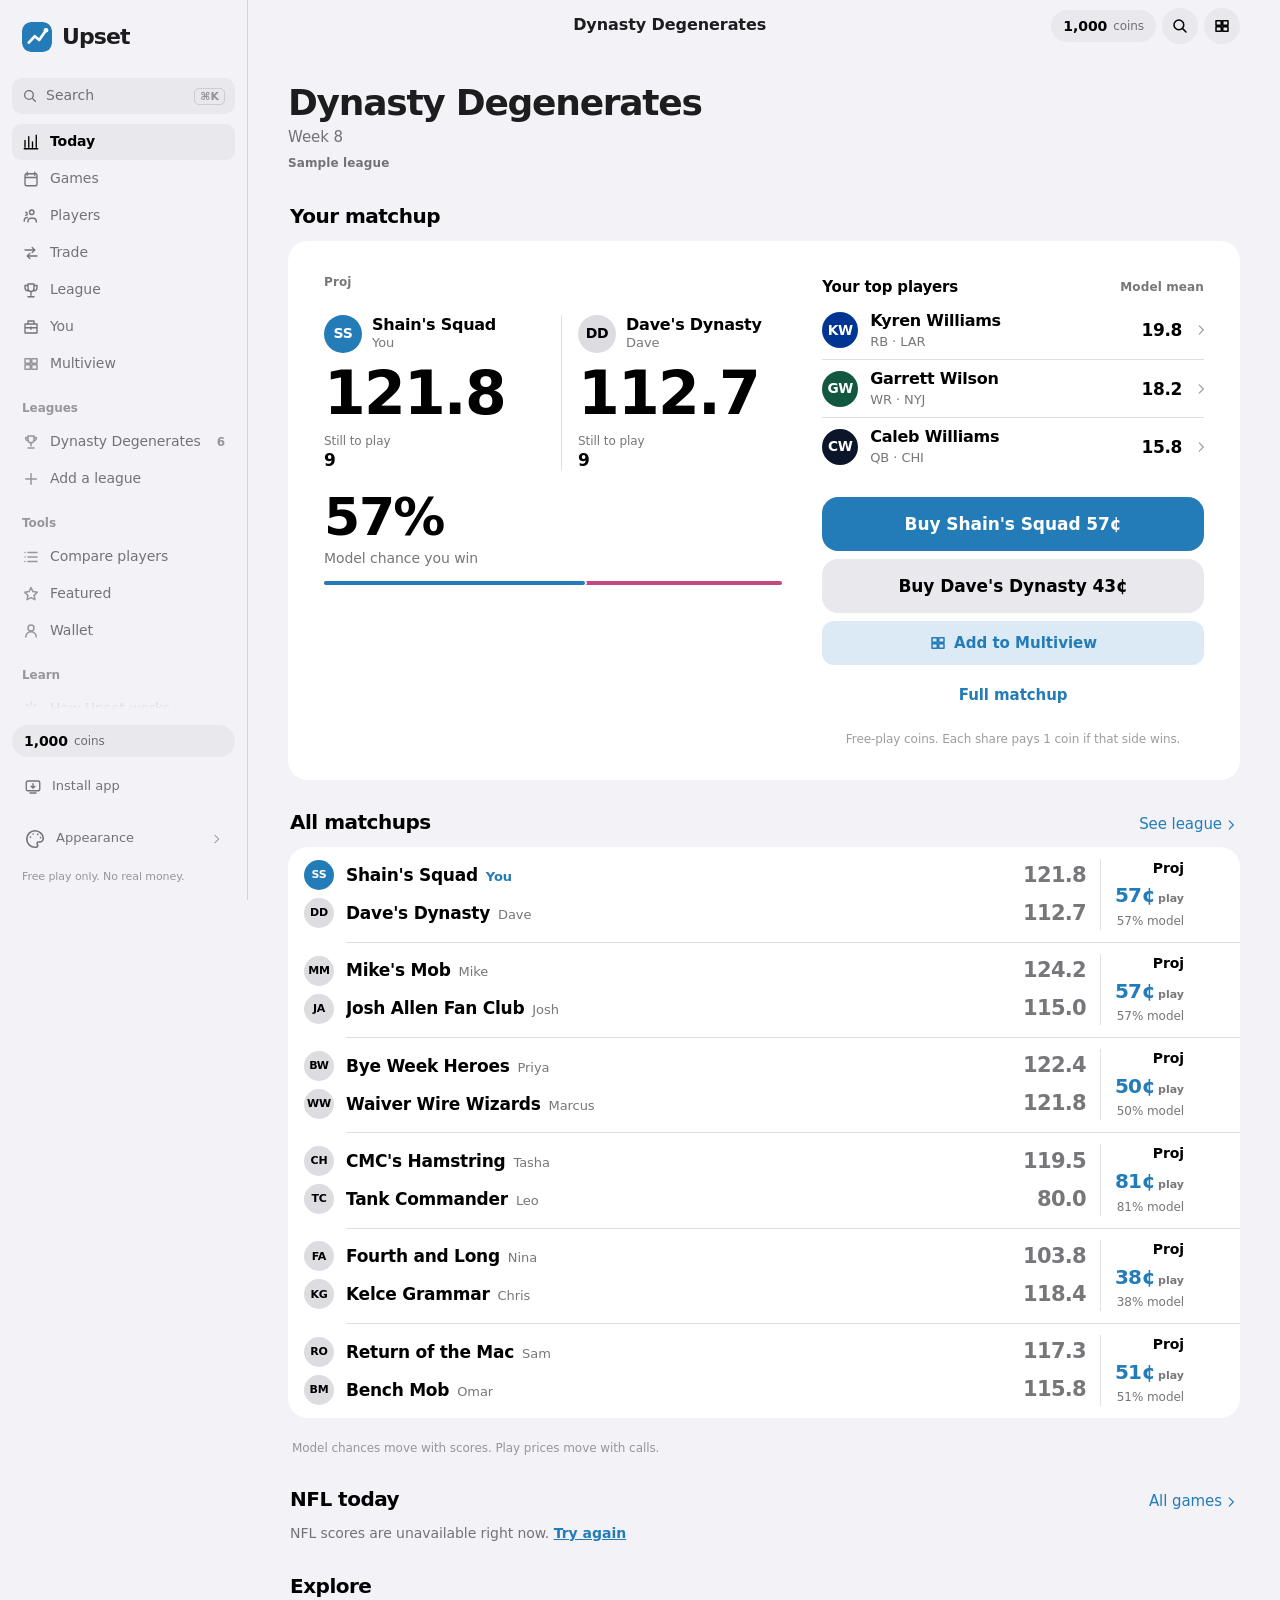
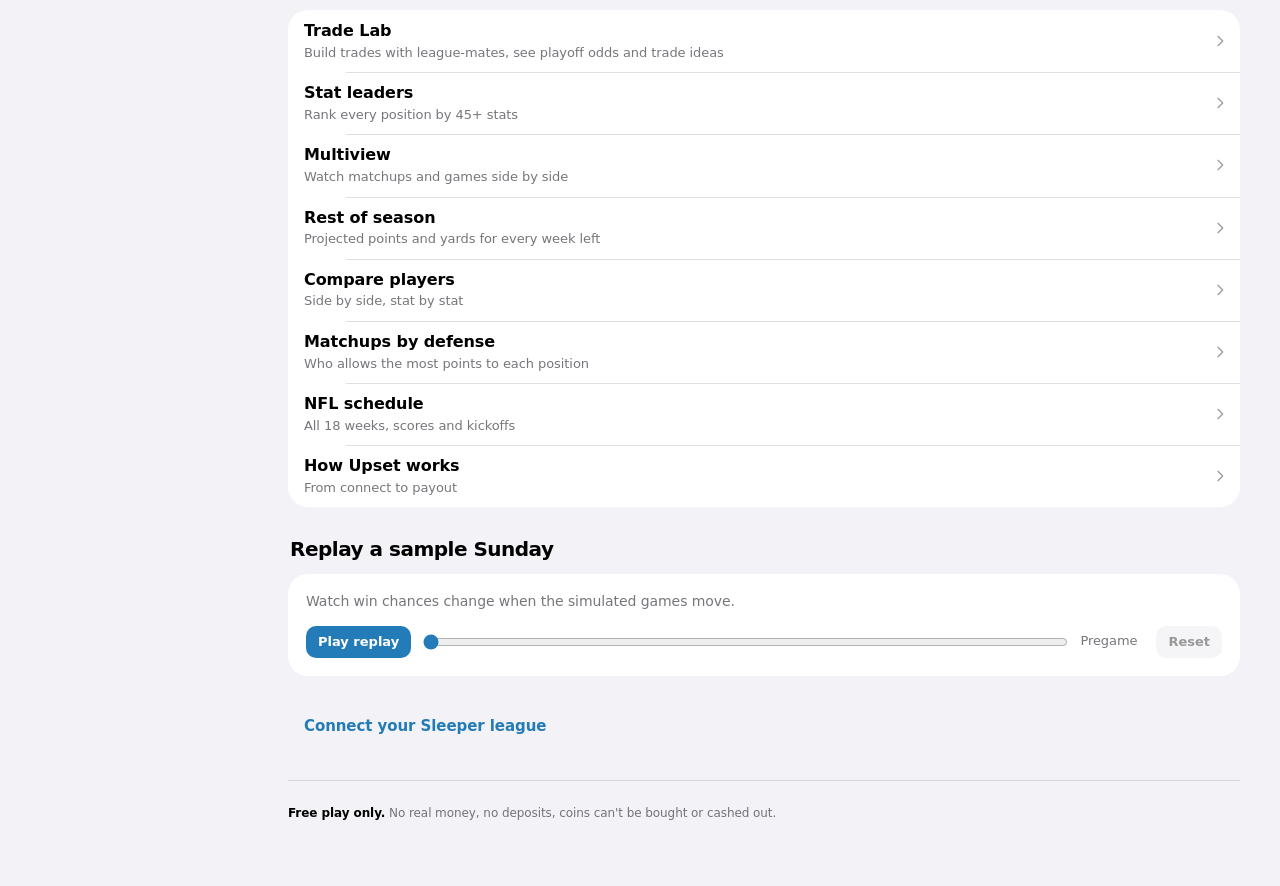
==== commit 2696db36: "Publish usability fixes + Add to Home Screen (source cf69775) iOS-style sheet dragging, Today hero f" ====
--- a/index.html
+++ b/index.html
@@ -13,9 +13,9 @@
     <link rel="icon" href="./favicon.svg" type="image/svg+xml" />
     <link rel="apple-touch-icon" href="./apple-touch-icon.png" />
     <link rel="manifest" href="./manifest.webmanifest" />
-    <script type="module" crossorigin src="./assets/main-CposiDFo.js"></script>
-    <link rel="modulepreload" crossorigin href="./assets/jsx-runtime-BoYcdLC8.js">
-    <link rel="stylesheet" crossorigin href="./assets/main-DICf0Jle.css">
+    <script type="module" crossorigin src="./assets/main-DIL58-AO.js"></script>
+    <link rel="modulepreload" crossorigin href="./assets/jsx-runtime-DK40VP3Q.js">
+    <link rel="stylesheet" crossorigin href="./assets/main-CcJ_D4zF.css">
   </head>
   <body>
     <div id="root"></div>
--- a/assets/main-CcJ_D4zF.css
+++ b/assets/main-CcJ_D4zF.css
@@ -0,0 +1 @@
+:root{--color-board:#f3f4f7;--color-panel:#fff;--color-panel-2:#e9ebf0;--color-rule:#dce0e6;--color-muted:#727780;--color-text:#1d1d1f;--color-you:#2fa8f7;--color-rival:#ff5fa8;--color-live:#24ad55;--color-you-wash:#2fa8f71f;--color-rival-wash:#ff5fa81f;--font-sans:-apple-system, BlinkMacSystemFont, "SF Pro Display", "Segoe UI", sans-serif;--text-sm:13px;--text-base:15px;--text-lg:18px;--text-xl:28px;--text-2xl:44px;--text-hero:112px;--leading-body:1.42;--radius-sm:12px;--radius-pill:999px;--container-ticket:340px;--rail-width:224px;--font-rounded:ui-rounded, "SF Pro Rounded", -apple-system, BlinkMacSystemFont, system-ui, sans-serif;--spring:linear(0, .009, .035 2.1%, .141 4.4%, .723 12.9%, .938 16.7%, 1.017 19.5%, 1.061 22.6%, 1.07 25.6%, 1.059 29.1%, 1.008 38.6%, .995 44.6%, 1);--spring-soft:linear(0, .06 4%, .25 10%, .62 22%, .86 34%, .97 48%, 1.005 62%, 1);--ease-out:cubic-bezier(.2,.8,.2,1);--vt-ease:cubic-bezier(.22, 1, .36, 1);--vt-ease-out:cubic-bezier(.2, .8, .2, 1);--dur-fast:.16s;--dur-base:.32s;--dur-slow:.52s;--glow-you:0 0 0 transparent;--glow-strong:0 0 0 transparent;--color-elite:var(--color-you);--color-low:#c82e3a;--radius-card:22px;--radius-tile:16px}*{box-sizing:border-box}html,body,#root{min-height:100%}body{background:var(--color-board);color:var(--color-text);font-family:var(--font-sans);font-size:var(--text-base);line-height:var(--leading-body);-webkit-font-smoothing:antialiased;margin:0}button,input,select,textarea{font:inherit;color:inherit}a{color:inherit}@media (prefers-reduced-motion:reduce){*{scroll-behavior:auto!important;transition:none!important;animation:none!important}}.num{font-feature-settings:"tnum";letter-spacing:-.045em;font-weight:750;line-height:1}.tnum{font-feature-settings:"tnum"}.muted{color:var(--color-muted)}.you{color:var(--color-you)}.rival{color:var(--color-rival)}.live{color:var(--color-live)}.small{font-size:var(--text-sm);line-height:1.4}.h2{font-size:var(--text-lg);letter-spacing:-.018em;margin:0;font-weight:700}.visually-hidden{clip:rect(0 0 0 0);white-space:nowrap;border:0;width:1px;height:1px;margin:-1px;padding:0;position:absolute;overflow:hidden}.shell{background:var(--color-panel);max-width:1740px;min-height:100vh;margin:auto;display:flex;box-shadow:0 0 40px #1e283c0a}.rail{width:var(--rail-width);border-right:1px solid var(--color-rule);background:var(--color-board);flex-direction:column;flex-shrink:0;justify-content:space-between;gap:30px;height:100vh;padding:28px 14px 20px;display:flex;position:sticky;top:0}.rail-top{min-height:0;overflow-y:auto}.wordmark{color:var(--color-text);letter-spacing:-.05em;align-items:center;gap:11px;padding:0 10px;font-size:27px;font-weight:750;line-height:1;text-decoration:none;display:inline-flex}.wordmark svg{width:36px;height:36px;box-shadow:none;border-radius:11px;flex:none}.nav{flex-direction:column;gap:2px;margin-top:38px;display:flex}.nav-section{flex-direction:column;gap:3px;margin-bottom:24px;display:flex}.nav a{color:#4d535d;border-radius:9px;align-items:center;min-height:40px;padding:8px 12px;font-size:14px;text-decoration:none;display:flex}.nav a:hover{color:var(--color-text);background:#e7eaf0}.nav a[aria-current=page]{color:#fff;background:var(--color-you);font-weight:650}.nav a .nav-count{opacity:.75;margin-left:auto;font-size:12px}.rail-bottom{flex-direction:column;gap:10px;display:flex}.balance{background:var(--color-panel);border:1px solid var(--color-rule);border-radius:12px;flex-direction:column;gap:3px;padding:12px;display:flex}.balance .num{font-size:25px}.rail-status{color:var(--color-muted);padding:0 4px;font-size:11px;line-height:1.4}.main{background:var(--color-panel);flex-direction:column;flex:1;gap:22px;min-width:0;padding:26px 32px 60px;display:flex}.site-status{border-bottom:1px solid var(--color-rule);color:var(--color-muted);justify-content:space-between;align-items:center;gap:12px;padding:0 0 15px;font-size:12px;display:flex}.site-status strong{color:var(--color-you);font-weight:700}.mobile-top,.tabbar{display:none}.badge{border-radius:var(--radius-pill);background:var(--color-board);color:var(--color-muted);white-space:normal;align-items:center;gap:6px;padding:4px 9px;font-size:12px;display:inline-flex}.dot{background:currentColor;border-radius:50%;width:7px;height:7px;display:inline-block}.tug{background:var(--color-panel-2);border-radius:999px;gap:2px;width:100%;display:flex;overflow:hidden}.tug>div{transition:width .3s}.btn{border:1px solid var(--color-rule);background:var(--color-panel-2);cursor:pointer;text-align:center;border-radius:10px;justify-content:center;align-items:center;gap:8px;min-height:44px;padding:9px 17px;font-size:14px;font-weight:650;text-decoration:none;display:inline-flex}.btn:hover{filter:brightness(.97);border-color:#c7ccd5}.btn.primary{background:var(--color-you);border-color:var(--color-you);color:var(--color-on-accent)}.btn.danger{color:#fff;background:#d63743;border-color:#d63743}.btn:disabled{opacity:.45;cursor:not-allowed}.field{border:1px solid var(--color-rule);background:var(--color-panel);border-radius:10px;outline:none;min-height:46px;padding:0 14px}.field:focus{border-color:var(--color-you);box-shadow:0 0 0 3px var(--color-you-wash)}.rows{flex-direction:column;display:flex}.row{border-top:1px solid var(--color-rule);align-items:center;gap:12px;padding:12px 0;display:flex}.rows>.row:last-child{border-bottom:1px solid var(--color-rule)}.panel{background:var(--color-panel);border:1px solid var(--color-rule);border-radius:var(--radius-sm)}.empty{flex-direction:column;align-items:flex-start;gap:10px;padding:32px 0;display:flex}.empty p{margin:0}.error{color:#c82e3a}.skeleton{background:linear-gradient(90deg,#eef0f3 0%,#e5e8ed 50%,#eef0f3 100%) 0 0/200% 100%;border-radius:7px;animation:1.2s infinite sk}@keyframes sk{0%{background-position:200% 0}to{background-position:-200% 0}}@media (max-width:860px){.shell{display:block}.rail{display:none}.main{padding:16px 16px calc(96px + env(safe-area-inset-bottom,0px));gap:18px}.mobile-top{justify-content:space-between;align-items:center;display:flex}.mobile-top .wordmark{padding:0;font-size:24px}.mobile-top .wordmark svg{border-radius:9px;width:30px;height:30px}.site-status{padding:0 0 10px}.site-status span:last-child{display:none}.tabbar{min-height:66px;padding:8px 8px calc(8px + env(safe-area-inset-bottom,0px));border-top:1px solid var(--color-rule);-webkit-backdrop-filter:blur(12px);backdrop-filter:blur(12px);z-index:20;background:#fffffff0;justify-content:space-around;align-items:center;display:flex;position:fixed;bottom:0;left:0;right:0}.tabbar a{color:var(--color-muted);text-align:center;padding:9px;font-size:12px;font-weight:550;text-decoration:none}.tabbar a[aria-current=page]{color:var(--color-you);font-weight:750}}:root{--color-on-accent:#fff;--color-soft-rule:#eef0f4;--color-hover:#f4f6fa;--color-material:#ffffffe0;--color-positive:#168a45;--color-positive-wash:#e6f8eb;--color-negative:#c82e3a;--color-negative-wash:#fbe9eb;--color-warning:#8a5a00;--color-warning-wash:#fff4dc}:root[data-appearance=dark]{--color-board:#000;--color-panel:#111215;--color-panel-2:#1a1b20;--color-rule:color-mix(in srgb, var(--color-text) 12%, transparent);--color-soft-rule:color-mix(in srgb, var(--color-text) 7%, transparent);--color-muted:#a3a3ad;--color-text:#f5f5f7;--color-rival:#a7afbd;--color-rival-wash:#a7afbd1f;--color-live:#52cf79;--color-hover:#1d1e23;--color-material:#111215e0;--color-positive:#62d38b;--color-positive-wash:#0f2a1a;--color-negative:#ff8c98;--color-negative-wash:#2e1519;--color-warning:#efc879;--color-warning-wash:#2b2312;--glow-you:0 0 12px color-mix(in srgb, var(--color-you) 55%, transparent);--glow-strong:0 0 6px color-mix(in srgb, var(--color-you) 85%, transparent), 0 0 20px color-mix(in srgb, var(--color-you) 50%, transparent)}:root[data-appearance=dark] .badge.live{color:var(--color-positive);background:var(--color-positive-wash)}.shell{background:var(--color-board)}html{-webkit-tap-highlight-color:transparent;scroll-padding-top:90px}button,a,input,select{touch-action:manipulation}button:not(:disabled):active,a.btn:active{filter:brightness(.93)}input,select,textarea{accent-color:var(--color-you)}.app-icon{flex:none;width:22px;height:22px}.icon-button{background:var(--color-board);width:44px;height:44px;color:var(--color-text);cursor:pointer;border:0;border-radius:50%;flex:none;justify-content:center;align-items:center;display:inline-flex}.icon-button:active{transform:scale(.94)}.appearance-launch{text-align:left;width:100%;min-height:44px;color:var(--text-2);cursor:pointer;background:0 0;border:0;border-radius:10px;align-items:center;gap:10px;padding:8px 12px;font-size:13px;display:flex}.appearance-launch:hover{background:var(--color-panel-2)}.appearance-launch .app-icon:last-child{width:13px;color:var(--color-muted);margin-left:auto}.skip-link{z-index:100;background:var(--color-you);color:var(--color-on-accent);border-radius:10px;padding:12px;position:fixed;top:-100px;left:12px}.skip-link:focus{top:12px}.btn.primary,.nav a[aria-current=page],.ui-week[aria-pressed=true],.team-pill.you,.how-lock,.how-lock-big,.imported-pick-actions .btn[aria-pressed=true],.btn.mx-cta-you{color:var(--color-on-accent)}.nav a{color:var(--text-2)}.nav a:hover{background:var(--color-panel-2)}.wordmark svg{box-shadow:0 3px 8px var(--color-you-wash)}.home-game:active{background:var(--color-you-wash)}.mobile-top-actions{align-items:center;gap:12px;display:flex}.mobile-balance{flex-direction:column;align-items:flex-end;line-height:1.3;display:flex}.mobile-balance small{color:var(--color-muted);font-size:10px}.mobile-balance strong{font-size:14px;font-weight:700}.mobile-balance strong span{color:var(--color-muted);font-size:11px;font-weight:500}:root[data-motion=reduce] *,:root[data-motion=reduce] :before,:root[data-motion=reduce] :after{scroll-behavior:auto!important;transition:none!important;animation:none!important}@media (prefers-reduced-motion:no-preference){.main{transform-origin:50% 0;transition:transform var(--dur-slow) var(--spring), border-radius var(--dur-base) var(--ease-out), filter var(--dur-base) var(--ease-out), background-color var(--dur-base) var(--ease-out)}html[data-sheet-open=true]:not([data-motion=reduce]) .main{filter:brightness(.7);background-color:var(--color-panel);border-radius:28px;transform:scale(.94)}}@media (max-width:860px){.shell{min-height:100dvh}.main{padding-bottom:calc(112px + env(safe-area-inset-bottom,0px))}.mobile-top{z-index:35;padding:calc(10px + env(safe-area-inset-top,0px)) 16px 10px;background:var(--color-material);-webkit-backdrop-filter:blur(22px)saturate(1.5);border-bottom:1px solid var(--color-rule);margin:-16px -16px 0;position:sticky;top:0}.mobile-top .icon-button{background:var(--color-panel-2);width:44px;height:44px}.tabbar{left:max(12px, env(safe-area-inset-left,0px));right:max(12px, env(safe-area-inset-right,0px));bottom:calc(10px + env(safe-area-inset-bottom,0px));border:1px solid var(--color-rule);background:var(--color-material);-webkit-backdrop-filter:blur(24px)saturate(1.6);border-radius:26px;max-width:540px;min-height:66px;margin:auto;padding:5px;box-shadow:0 8px 28px #0000001a}.tabbar a{border-radius:21px;flex-direction:column;flex:1;justify-content:center;align-items:center;gap:4px;min-width:0;min-height:54px;padding:5px 2px;font-size:10px;font-weight:600;line-height:1.15;display:flex}.tabbar a[aria-current=page]{background:var(--color-you-wash);color:var(--color-you)}.tabbar a:active{transform:scale(.94)}.tabbar .app-icon{width:22px;height:22px}.field,select,textarea,.gs-input{font-size:max(16px,1em)}}@media (prefers-reduced-transparency:reduce){.mobile-top,.tabbar{background:var(--color-panel);-webkit-backdrop-filter:none}}@media (prefers-contrast:more){.mobile-top,.tabbar{background:var(--color-panel);border-color:var(--color-text)}}.tabbar,.mobile-top,button,[role=button],.pressable{-webkit-touch-callout:none;-webkit-user-select:none;user-select:none}.pressable,.tabbar a,button{-webkit-tap-highlight-color:transparent}@media (pointer:coarse){input:not([type=checkbox]):not([type=radio]):not([type=range]):not([type=button]):not([type=submit]):not([type=reset]):not([type=color]):not([type=file]),select,textarea{font-size:max(16px,1em)}}@media (hover:hover){.pressable:hover{background-color:var(--color-hover)}}.pressable:active{opacity:.85}@media (prefers-reduced-motion:no-preference){:root:not([data-motion=reduce]) .pressable{transition:transform var(--dur-base) var(--spring), background-color var(--dur-fast) ease}:root:not([data-motion=reduce]) .pressable:is(:active,[data-pressing=true]){transition-duration:80ms;transition-timing-function:ease-out;transform:scale(.97)}:root:not([data-motion=reduce])[data-nav-dir]::view-transition-group(root){animation:none}:root:not([data-motion=reduce])[data-nav-dir=push]::view-transition-old(root){animation:vt-fade-out .14s var(--vt-ease-out) both}:root:not([data-motion=reduce])[data-nav-dir=push]::view-transition-new(root){animation:vt-settle-in .3s var(--vt-ease) 40ms both}:root:not([data-motion=reduce])[data-nav-dir=pop]::view-transition-old(root){animation:vt-recede-out .16s var(--vt-ease-out) both}:root:not([data-motion=reduce])[data-nav-dir=pop]::view-transition-new(root){animation:vt-rise-in .28s var(--vt-ease) 30ms both}:root:not([data-motion=reduce])[data-nav-dir=swap]::view-transition-old(root){animation:90ms linear both vt-fade-out}:root:not([data-motion=reduce])[data-nav-dir=swap]::view-transition-new(root){animation:vt-fade-in .17s var(--vt-ease-out) both}::view-transition-group(*.morph){animation-duration:.42s;animation-timing-function:var(--vt-ease)}::view-transition-old(*.morph){object-fit:cover;height:100%;overflow:clip}::view-transition-new(*.morph){object-fit:cover;height:100%;overflow:clip}::view-transition-old(*.morph){animation:vt-fade-out .2s var(--vt-ease-out) both}::view-transition-new(*.morph){animation:vt-fade-in .26s var(--vt-ease-out) 60ms both}::view-transition-group(m-card){border-radius:var(--radius-card,20px);overflow:clip}::view-transition-old(m-card){object-fit:none;object-position:50% 0}::view-transition-new(m-card){object-fit:none;object-position:50% 0}:root[data-nav-dir] .rail{view-transition-name:rail}::view-transition-group(rail){animation:none}::view-transition-group(tabbar){animation:none}::view-transition-group(topbar){animation:none}::view-transition-old(rail){animation:none}::view-transition-new(rail){animation:none}::view-transition-old(tabbar){animation:none}::view-transition-new(tabbar){animation:none}::view-transition-old(rail){display:none}::view-transition-old(tabbar){display:none}.tabbar{view-transition-name:tabbar}.mobile-top{view-transition-name:topbar}@media (max-width:860px){:root:not([data-motion=reduce]) .tabbar{transition:transform var(--dur-base) var(--spring);transform-origin:50% 100%}:root:not([data-motion=reduce]) .tabbar a>span:last-child{transition:opacity var(--dur-fast) ease}:root:not([data-motion=reduce])[data-scroll=down] .tabbar{transform:scale(.86)}:root:not([data-motion=reduce])[data-scroll=down] .tabbar a>span:last-child{opacity:0}}:root:not([data-motion=reduce]) .rn-strip{transition:transform var(--dur-slow) var(--spring)}:root:not([data-motion=reduce]) .rolling-number[data-flash=up0]{animation:.7s ease-out rn-flash-up-0}:root:not([data-motion=reduce]) .rolling-number[data-flash=up1]{animation:.7s ease-out rn-flash-up-1}:root:not([data-motion=reduce]) .rolling-number[data-flash=down0]{animation:.7s ease-out rn-flash-down-0}:root:not([data-motion=reduce]) .rolling-number[data-flash=down1]{animation:.7s ease-out rn-flash-down-1}}@keyframes vt-fade-out{to{opacity:0}}@keyframes vt-fade-in{0%{opacity:0}}@keyframes vt-settle-in{0%{opacity:0;transform:scale(.988)}}@keyframes vt-rise-in{0%{opacity:0;transform:scale(1.008)}}@keyframes vt-recede-out{to{opacity:0;transform:scale(.992)}}@keyframes rn-flash-up-0{0%{color:var(--color-positive)}to{color:inherit}}@keyframes rn-flash-up-1{0%{color:var(--color-positive)}to{color:inherit}}@keyframes rn-flash-down-0{0%{color:var(--color-negative)}to{color:inherit}}@keyframes rn-flash-down-1{0%{color:var(--color-negative)}to{color:inherit}}.rolling-number{font-family:var(--font-rounded);font-variant-numeric:tabular-nums;letter-spacing:-.03em;white-space:nowrap;font-weight:800;line-height:1;position:relative}.rn-cells{align-items:flex-start;display:inline-flex}.rn-char{display:inline-block}.rn-digit{vertical-align:top;height:1em;display:inline-block;position:relative;overflow:hidden}.rn-strip{will-change:transform;flex-direction:column;display:flex}.rn-strip>span{text-align:center;height:1em;line-height:1em;display:block}.rn-sr{clip:rect(0 0 0 0);white-space:nowrap;border:0;width:1px;height:1px;margin:-1px;padding:0;position:absolute;overflow:hidden}[data-pressing=true]{transition:transform var(--dur-fast) var(--spring);-webkit-touch-callout:none;-webkit-user-select:none;user-select:none;transform:scale(.97)}.ptr{position:relative}.ptr[data-enabled=true][data-at-top=true]{touch-action:pan-x pan-up pinch-zoom}.ptr-indicator{pointer-events:none;justify-content:center;align-items:flex-end;height:0;display:flex;position:absolute;top:0;left:0;right:0;overflow:hidden}.ptr-spinner{box-sizing:border-box;border:2.5px solid var(--color-rule);border-top-color:var(--color-you);opacity:0;border-radius:50%;width:26px;height:26px;margin-bottom:8px;display:block}.ptr-spinner.is-spinning{opacity:1;animation:.8s linear infinite ptr-spin}@keyframes ptr-spin{to{transform:rotate(360deg)}}.ptr-content{will-change:transform;position:relative}.ptr-pill-row{justify-content:center;padding:2px 0 10px;display:flex}.ptr-pill{border-radius:var(--radius-pill);background:var(--color-panel-2);min-height:44px;color:var(--color-muted);font:inherit;font-size:var(--text-sm);cursor:pointer;border:0;padding:0 16px;font-weight:600}.ptr-pill:disabled{opacity:.7;cursor:default}.action-sheet{padding:4px 0 calc(12px + env(safe-area-inset-bottom,0px));flex-direction:column;gap:10px;display:flex}.action-sheet-preview{border-radius:var(--radius-card);background:var(--color-panel-2);padding:12px}.action-sheet-group{border-radius:var(--radius-card);background:var(--color-panel-2);flex-direction:column;display:flex;overflow:hidden}.action-sheet-row{width:100%;min-height:52px;color:var(--color-you);font:inherit;font-size:var(--text-base);text-align:left;cursor:pointer;background:0 0;border:0;align-items:center;gap:12px;padding:0 16px;font-weight:560;display:flex}.action-sheet-row+.action-sheet-row{border-top:1px solid var(--color-rule)}.action-sheet-row:active{background:var(--color-hover)}.action-sheet-row.is-destructive{color:var(--color-negative)}.action-sheet-icon{flex:none;width:22px;height:22px;display:inline-flex}.action-sheet-icon svg{width:22px;height:22px}.action-sheet-label{flex:1;min-width:0}.action-sheet-cancel{border-radius:var(--radius-card);background:var(--color-panel-2);min-height:52px;color:var(--color-you);font:inherit;font-size:var(--text-base);cursor:pointer;border:0;font-weight:700}.action-sheet-cancel:active{background:var(--color-hover)}.swipe-row{isolation:isolate;touch-action:pan-y;position:relative;overflow:hidden}.swipe-row-tray{display:flex;position:absolute;top:0;bottom:0;right:0}.swipe-action{min-width:84px;font:inherit;font-size:var(--text-sm);cursor:pointer;border:0;padding:0 16px;font-weight:650}.swipe-action--accent{background:var(--color-you);color:var(--color-on-accent)}.swipe-action--neutral{background:var(--color-panel-2);color:var(--color-text)}.swipe-action--danger{background:var(--color-negative);color:var(--color-board)}.swipe-row-content{background:var(--color-panel);touch-action:pan-y;transition:transform var(--dur-base) var(--spring-soft);will-change:transform;position:relative}.swipe-row-content[data-dragging=true]{transition:none}#main-content.edge-back-active{box-shadow:-14px 0 28px #00000029}:root[data-appearance=dark] #main-content.edge-back-active{box-shadow:-14px 0 28px #0009}:root[data-motion=reduce] .ptr-spinner.is-spinning{animation:none}@media (prefers-reduced-motion:reduce){.ptr-content,.swipe-row-content,[data-pressing=true]{transition:none}}.app-sheet{width:100%;max-width:none;height:100%;max-height:none;color:var(--color-text);background:0 0;border:0;margin:0;padding:24px;position:fixed;inset:0;overflow:hidden}.app-sheet[open]{justify-content:center;align-items:center;display:flex}.app-sheet::backdrop{-webkit-backdrop-filter:blur(3px);backdrop-filter:blur(3px);background:#0006}.app-sheet-surface{border:1px solid var(--color-rule);background:var(--color-panel);will-change:transform;border-radius:28px;flex-direction:column;width:min(100%,460px);max-height:min(90dvh,800px);display:flex;box-shadow:0 28px 90px #00000038}.app-sheet-handle{cursor:grab;touch-action:none;background:0 0;border:0;flex:none;justify-content:center;align-items:center;width:100%;min-height:30px;padding:8px;display:flex}.app-sheet-handle:active{cursor:grabbing}.app-sheet-handle span{background:var(--color-muted);opacity:.45;border-radius:10px;width:36px;height:5px}.app-sheet-header{touch-action:none;flex:none;justify-content:space-between;align-items:center;gap:16px;padding:0 24px 14px;display:flex}.app-sheet-header h2{letter-spacing:-.035em;margin:0;font-size:25px}.app-sheet-content{overscroll-behavior-y:contain;-webkit-overflow-scrolling:touch;min-height:0;padding:0 24px 26px;overflow-y:auto}.sheet-close{background:var(--color-panel-2);border-radius:50%}@media (min-width:861px){.app-sheet-handle{display:none}.app-sheet-header{padding-top:24px}}@media (max-width:860px){.app-sheet{padding:max(12px, env(safe-area-inset-top,0px)) 0 0;align-items:flex-end}.app-sheet[open]{align-items:flex-end}.app-sheet-surface{width:100%;max-width:540px;max-height:calc(100dvh - max(16px, env(safe-area-inset-top,0px)));border-bottom:0;border-radius:28px 28px 0 0}.app-sheet-content{padding-bottom:calc(24px + env(safe-area-inset-bottom,0px))}}:root[data-appearance=dark] .app-sheet-surface{box-shadow:none}:root[data-appearance=dark] .app-sheet::backdrop{background:#0009}@media (prefers-reduced-transparency:reduce){.app-sheet::backdrop{-webkit-backdrop-filter:none;backdrop-filter:none}}.ds-icon{fill:none;stroke:currentColor;stroke-width:2px;stroke-linecap:round;stroke-linejoin:round;flex:none}.ds-link{color:inherit;transition:color var(--dur-fast) ease;border-radius:4px;text-decoration:none}@media (hover:hover){.ds-link:hover{color:var(--color-you)}}.ds-link:active{opacity:.7}.ds-mark{letter-spacing:-.03em;background:var(--team);font-weight:800;line-height:1;font-family:var(--ds-font-display);border-radius:28%;flex:none;place-items:center;display:inline-grid;box-shadow:inset 0 0 0 .5px #ffffff2e,0 0 0 .5px #0000004d}.ds-mark-link{border-radius:28%;display:inline-flex}@media (hover:hover){.ds-mark-link:hover .ds-mark{box-shadow:0 0 0 2px var(--color-you)}}.ds-mono{background:var(--surface-3);color:var(--text-1);letter-spacing:-.02em;font-weight:750;font-family:var(--ds-font-display);border-radius:50%;flex:none;place-items:center;display:inline-grid}.ds-mono.you{background:var(--color-you);color:var(--color-on-accent);box-shadow:none}.ds-live{color:var(--live);white-space:nowrap;font-variant-numeric:tabular-nums;align-items:center;gap:6px;font-size:13px;font-weight:650;display:inline-flex}.ds-live i{background:currentColor;border-radius:50%;width:6px;height:6px}.ds-tag{color:var(--text-2);letter-spacing:.01em;white-space:nowrap;align-items:center;gap:5px;font-size:12px;font-weight:600;display:inline-flex}.ds-tag.accent{color:var(--text-1);font-weight:700}.ds-tag.live{color:var(--live)}.ds-tag.up{color:var(--up)}.ds-tag.down{color:var(--down)}.ds-tag.muted{color:var(--text-3)}.ds-stat{flex-direction:column;gap:2px;min-width:0;display:flex}.ds-stat.right{text-align:right;align-items:flex-end}.ds-stat.center{text-align:center;align-items:center}.ds-stat-l{color:var(--text-2);font-size:12px;font-weight:500}.ds-stat-v{font-family:var(--ds-font-num);letter-spacing:-.03em;font-variant-numeric:tabular-nums;font-size:22px;font-weight:750;line-height:1.05}.ds-stat.sm .ds-stat-v{font-size:17px}.ds-stat.lg .ds-stat-v{font-size:34px}.ds-stat-s{color:var(--text-3);font-size:12px}.ds-delta{font-variant-numeric:tabular-nums;font-size:12px;font-weight:700}.ds-delta.up{color:var(--up)}.ds-delta.down{color:var(--down)}.ds-delta.flat{color:var(--text-3)}.ds-chip{background:var(--surface-2);min-height:34px;color:var(--text-1);font:600 14px var(--ds-font);cursor:pointer;white-space:nowrap;border:0;border-radius:999px;flex:none;align-items:center;gap:6px;padding:0 14px;display:inline-flex}.ds-chip[aria-pressed=true],.ds-chip[aria-current=true]{background:var(--text-1);color:var(--bg)}.ds-chip-n{color:var(--text-3);font-variant-numeric:tabular-nums;font-size:12px;font-weight:700}.ds-chip[aria-pressed=true] .ds-chip-n,.ds-chip[aria-current=true] .ds-chip-n{color:color-mix(in srgb, var(--bg) 60%, transparent)}@media (hover:hover){.ds-chip:not([aria-pressed=true]):not([aria-current=true]):hover{background:var(--surface-3)}}.ds-btn{font:650 15px var(--ds-font);cursor:pointer;white-space:nowrap;color:var(--text-1);background:var(--surface-2);border:0;border-radius:12px;justify-content:center;align-items:center;gap:7px;text-decoration:none;display:inline-flex}.ds-btn.sm{border-radius:10px;min-height:32px;padding:0 12px;font-size:13px}.ds-btn.md{min-height:44px;padding:0 16px}.ds-btn.lg{border-radius:16px;min-height:54px;padding:0 22px;font-size:17px}.ds-btn.icon-only{aspect-ratio:1;border-radius:50%;padding:0}.ds-btn.primary{background:var(--color-you);color:var(--color-on-accent);box-shadow:none}.ds-btn.tinted{background:color-mix(in srgb, var(--color-you) 16%, transparent);color:var(--color-you)}.ds-btn.ghost{color:var(--color-you);background:0 0}.ds-btn:disabled{opacity:.4;cursor:not-allowed}.ds-btn.is-done:disabled{opacity:1;cursor:default}@media (hover:hover){.ds-btn.plain:hover{background:var(--surface-3)}.ds-btn.primary:hover,.ds-btn.tinted:hover{filter:brightness(1.12)}.ds-btn.ghost:hover{background:color-mix(in srgb, var(--color-you) 10%, transparent)}}.ds-mv-btn.on{background:var(--color-you);color:var(--color-on-accent)}.ds-hscroll{overscroll-behavior-x:contain;scrollbar-width:none;scroll-snap-type:x proximity;margin-inline:calc(-1 * var(--gutter));padding:2px var(--gutter);-webkit-mask-image:linear-gradient(90deg, transparent, #000 var(--gutter), #000 calc(100% - var(--gutter)), transparent);-webkit-mask-image:linear-gradient(90deg, transparent, #000 var(--gutter), #000 calc(100% - var(--gutter)), transparent);mask-image:linear-gradient(90deg, transparent, #000 var(--gutter), #000 calc(100% - var(--gutter)), transparent);gap:8px;display:flex;overflow-x:auto}.ds-hscroll::-webkit-scrollbar{display:none}.ds-hscroll>*{scroll-snap-align:start}@media (min-width:861px){.ds-hscroll{--gutter:40px}}.ds-section{flex-direction:column;gap:10px;min-width:0;display:flex}.ds-section-h{justify-content:space-between;align-items:baseline;gap:12px;padding:0 2px;display:flex}.ds-section-h h2{font-family:var(--ds-font-display);font-size:var(--t-title3);letter-spacing:-.025em;margin:0;font-weight:750}.ds-section-action{color:var(--color-you);white-space:nowrap;align-items:center;gap:2px;font-size:15px;font-weight:500;display:inline-flex}@media (hover:hover){.ds-section-action:hover{opacity:.75}}.ds-card{background:var(--surface);border-radius:var(--r-lg);min-width:0;padding:18px;position:relative}.ds-card.glow{isolation:isolate;overflow:hidden}.ds-card.glow:before{content:none}.ds-list{background:var(--surface);border-radius:var(--r-lg);flex-direction:column;display:flex;overflow:hidden}.ds-row-wrap{position:relative}.ds-row-wrap+.ds-row-wrap:before,.ds-list>.ds-game+.ds-game:before,.ds-list>.ds-matchup+.ds-matchup:before{content:"";background:var(--sep);z-index:1;pointer-events:none;height:.5px;position:absolute;top:0;left:58px;right:0}.ds-row{width:100%;min-height:52px;color:inherit;font:inherit;text-align:left;background:0 0;border:0;align-items:center;gap:12px;padding:10px 16px;text-decoration:none;display:flex}a.ds-row,button.ds-row{cursor:pointer}@media (hover:hover){a.ds-row:hover,button.ds-row:hover{background:var(--press)}}a.ds-row:active,button.ds-row:active{background:var(--press)}.ds-row[aria-current=true],.ds-row[aria-pressed=true]{background:color-mix(in srgb, var(--color-you) 12%, transparent)}.ds-row-lead{flex:none;justify-content:center;width:30px;display:inline-flex}.ds-row-main{flex-direction:column;flex:1;gap:1px;min-width:0;display:flex}.ds-row-t{text-overflow:ellipsis;white-space:nowrap;font-size:16px;font-weight:550;overflow:hidden}.ds-row-s{color:var(--text-2);text-overflow:ellipsis;white-space:nowrap;font-size:13px;overflow:hidden}.ds-row-v{text-align:right;flex-direction:column;flex:none;align-items:flex-end;display:flex}.ds-row-vv{font-family:var(--ds-font-num);font-variant-numeric:tabular-nums;letter-spacing:-.02em;font-size:17px;font-weight:700}.ds-row-vs{color:var(--text-2);font-size:12px}.ds-row-chev{color:var(--text-3);margin-right:-4px}.ds-empty{text-align:center;flex-direction:column;align-items:center;gap:8px;padding:44px 20px;display:flex}.ds-empty-i{display:none}.ds-empty h2{font-size:var(--t-title3);letter-spacing:-.02em;margin:0;font-weight:750}.ds-empty p{color:var(--text-2);max-width:36ch;margin:0 0 8px}.ds-freeplay{color:var(--text-2);margin:8px 0 0;font-size:12px;line-height:1.45}.ds-freeplay strong{color:var(--text-1);font-weight:650}.ds-balance{background:var(--surface-2);min-height:32px;color:var(--text-1);font:700 14px var(--ds-font-num);font-variant-numeric:tabular-nums;white-space:nowrap;border-radius:999px;align-items:center;gap:6px;padding:0 12px;display:inline-flex}.ds-balance small{font:500 12px var(--ds-font);color:var(--text-2)}.ds-balance-dot{display:none}@media (hover:hover){.ds-balance:hover{background:var(--surface-3)}}.ds-game,.ds-matchup{grid-template-columns:minmax(0,1fr) auto;align-items:center;column-gap:14px;min-height:84px;padding:12px 16px;display:grid;position:relative}.ds-stretch{z-index:1;border-radius:inherit;-webkit-touch-callout:none;position:absolute;inset:0}.ds-stretch:focus-visible{outline-offset:-3px}@media (hover:hover){.ds-game:hover,.ds-matchup:hover{background:var(--press)}}.ds-game:active,.ds-matchup:active{background:var(--press)}.ds-game-sides{flex-direction:column;gap:8px;min-width:0;display:flex}.ds-side{grid-template-columns:auto minmax(0,1fr) auto;align-items:center;gap:12px;min-width:0;display:grid}.ds-side.dim{opacity:.45}.ds-side-n{align-items:baseline;gap:8px;min-width:0;display:flex}.ds-side-name{letter-spacing:-.015em;text-overflow:ellipsis;white-space:nowrap;font-size:17px;font-weight:650;overflow:hidden}.ds-side-rec{color:var(--text-2);white-space:nowrap;font-variant-numeric:tabular-nums;font-size:13px}.ds-side-score{font-family:var(--ds-font-num);letter-spacing:-.03em;font-variant-numeric:tabular-nums;text-align:right;min-width:2ch;font-size:26px;font-weight:750;line-height:1}.ds-side-score.proj{color:var(--text-2);font-size:21px;font-weight:650}.ds-game-status{border-left:.5px solid var(--sep);text-align:right;flex-direction:column;justify-content:center;align-self:stretch;align-items:flex-end;gap:3px;min-width:76px;padding-left:14px;display:flex}.ds-game-st{color:var(--text-1);white-space:nowrap;font-variant-numeric:tabular-nums;font-size:14px;font-weight:650}.ds-game.post .ds-game-st{color:var(--text-2)}.ds-game-sub{color:var(--text-2);white-space:nowrap;font-size:12px}.ds-mu-price small{font:600 11px var(--ds-font);color:var(--text-2);letter-spacing:0;margin-left:3px}.ds-mu-price{font-family:var(--ds-font-num);color:var(--color-you);letter-spacing:-.03em;font-variant-numeric:tabular-nums;font-size:20px;font-weight:800}.ds-row-mv{z-index:2;align-items:center;display:flex;position:relative}@media (hover:hover){.ds-game,.ds-matchup{grid-template-columns:minmax(0,1fr) auto 26px}.ds-row-mv{opacity:0;transition:opacity var(--dur-fast) ease}.ds-game:hover .ds-row-mv,.ds-matchup:hover .ds-row-mv,.ds-row-mv:focus-within{opacity:1}.ds-row-mv:has(.on){opacity:1}}@media (hover:none){.ds-row-mv{display:none}.ds-row-mv:has(.on){display:block;position:absolute;top:4px;right:4px}.ds-row-mv:has(.on) .ds-mv-toggle{pointer-events:none;width:18px;height:18px}.ds-row-mv:has(.on) .ds-icon{width:11px;height:11px}}.ds-mv-toggle{background:var(--surface-3);width:26px;height:26px;color:var(--text-1);cursor:pointer;border:0;border-radius:50%;place-items:center;display:grid}.ds-mv-toggle.on{background:var(--color-you);color:var(--color-on-accent);box-shadow:none}.ds-mv-toggle:disabled{opacity:.35;cursor:not-allowed}@media (max-width:420px){.ds-side-name{font-size:16px}.ds-side-score{font-size:24px}.ds-game-status{min-width:64px;padding-left:12px}.ds-game,.ds-matchup{column-gap:12px;padding:12px 14px}}@media (max-width:480px){.ds-matchup .ds-side-rec{display:none}.ds-matchup .ds-side-score{font-size:22px}}.ds-matchup.mine .ds-side:first-child .ds-side-rec{color:var(--color-you);font-weight:650}@media (hover:none){:is(.ds-game:has(.ds-row-mv .on) .ds-game-status,.ds-matchup:has(.ds-row-mv .on) .ds-game-status){padding-top:14px}}.ds-owner{min-width:0;max-width:100%;color:var(--text-2);white-space:nowrap;vertical-align:middle;align-items:center;gap:5px;font-size:12px;font-weight:600;display:inline-flex}.ds-owner-dot{background:var(--text-3);border-radius:50%;flex:none;width:6px;height:6px}.ds-owner.mine .ds-owner-dot{background:var(--color-you)}.ds-owner-n{text-overflow:ellipsis;overflow:hidden}.ds-owner.mine{color:var(--text-1)}.ds-owner.fa{color:var(--text-3);font-weight:500}a.ds-owner:hover{color:var(--color-you)}.navbar{display:contents}.navbar-bar{--navbar-gutter:32px;--navbar-top:0px;top:var(--navbar-top);z-index:30;min-height:44px;margin-inline:calc(-1 * var(--navbar-gutter));padding-inline:var(--navbar-gutter);background:0 0;border-bottom:1px solid #0000;grid-template-columns:minmax(0,1fr) auto minmax(0,1fr);align-items:center;gap:8px;display:grid;position:sticky}.navbar-bar[data-compact=true]{background:var(--color-material);-webkit-backdrop-filter:blur(22px)saturate(1.5);border-bottom-color:var(--color-rule)}.navbar-back{min-width:44px;max-width:100%;min-height:44px;color:var(--color-you);font:inherit;cursor:pointer;background:0 0;border:0;justify-self:start;align-items:center;gap:2px;padding:0 8px 0 0;font-size:17px;display:inline-flex}.navbar-back svg{fill:none;stroke:currentColor;stroke-width:2.6px;stroke-linecap:round;stroke-linejoin:round;flex:none;width:12px;height:20px}.navbar-back span{text-overflow:ellipsis;white-space:nowrap;min-width:0;overflow:hidden}.navbar-compact-title{min-width:0;max-width:100%;color:var(--color-text);text-align:center;white-space:nowrap;text-overflow:ellipsis;opacity:0;font-size:17px;font-weight:650;overflow:hidden;transform:translateY(4px)}.navbar-bar[data-compact=true] .navbar-compact-title{opacity:1;transform:none}.navbar-trailing{justify-self:end;align-items:center;gap:8px;min-width:0;display:flex}.navbar-title{letter-spacing:-.025em;color:var(--color-text);overflow-wrap:anywhere;margin:0;font-size:34px;font-weight:700;line-height:1.12}.navbar-subtitle{color:var(--color-muted);margin-top:6px;font-size:15px;line-height:1.4}.navbar-sentinel{height:1px}.navbar-accessory{margin-top:12px}@media (max-width:860px){.navbar-bar{--navbar-gutter:16px;--navbar-top:calc(64px + env(safe-area-inset-top,0px))}.navbar-title{font-size:34px}}@media (hover:hover){.navbar-back:hover{opacity:.7}}@media (prefers-reduced-transparency:reduce){.navbar-bar[data-compact=true]{background:var(--color-panel);-webkit-backdrop-filter:none}}@media (prefers-reduced-motion:no-preference){:root:not([data-motion=reduce]) .navbar-bar{transition:background-color var(--dur-base) ease, border-color var(--dur-base) ease}:root:not([data-motion=reduce]) .navbar-compact-title{transition:opacity var(--dur-fast) ease, transform var(--dur-base) var(--spring-soft)}}@media (min-width:861px){.navbar-back-auto{visibility:hidden;pointer-events:none}}.ui-team{letter-spacing:-.02em;border-radius:9px;flex:none;place-items:center;font-weight:800;display:inline-grid;box-shadow:inset 0 0 0 1px #0000000f}.ui-avatar{letter-spacing:-.03em;border-radius:50%;flex:none;place-items:center;font-weight:800;display:inline-grid}.ui-weeks{scroll-snap-type:x proximity;scrollbar-width:thin;gap:8px;padding:4px 2px 10px;display:flex;overflow-x:auto}.ui-week{scroll-snap-align:center;border:1px solid var(--color-rule);background:var(--color-panel);cursor:pointer;border-radius:12px;flex:none;justify-items:center;gap:1px;min-width:58px;padding:8px 10px;display:grid;position:relative}.ui-week:hover{border-color:var(--text-3)}.ui-week[aria-pressed=true]{background:var(--color-you);border-color:var(--color-you);color:var(--color-on-accent);box-shadow:none}.ui-week-l{opacity:.7;font-size:11px}.ui-week-n{font-feature-settings:"tnum";font-size:19px;font-weight:750;line-height:1.1}.ui-week-now{background:var(--up);color:#000;border-radius:999px;padding:1px 6px;font-size:9.5px;font-weight:700;position:absolute;top:-7px;right:-4px}.ui-seg{background:var(--color-panel-2);border-radius:10px;gap:2px;padding:3px;display:inline-flex}.ui-seg-b{color:var(--text-2);cursor:pointer;background:0 0;border:0;border-radius:8px;min-height:32px;padding:6px 14px;font-size:13px;font-weight:600}.ui-seg-b[aria-selected=true]{background:var(--color-panel);color:var(--color-text);box-shadow:0 1px 3px #141e321f}.ui-bars{margin:0}.ui-bars svg{display:block;overflow:visible}.ui-bars-b.accent{fill:var(--color-you)}.ui-bars-b.up{fill:var(--up)}.ui-bars-b.down{fill:var(--down)}.ui-bars-b.muted{fill:var(--surface-3)}.ui-bars-empty{fill:var(--color-rule)}.ui-bars-marker{stroke:var(--color-text);stroke-width:2.5px;stroke-linecap:round}.ui-bars-ref{stroke:var(--text-3);stroke-dasharray:4 5}.ui-bars-x{fill:var(--color-muted);font-feature-settings:"tnum";font-size:11px}.ui-legend{color:var(--color-muted);flex-wrap:wrap;gap:14px;margin-top:6px;font-size:12px;display:flex}.ui-key{vertical-align:-1px;border-radius:3px;width:12px;height:10px;margin-right:6px;display:inline-block}.ui-key.accent{background:var(--color-you)}.ui-key.marker{background:var(--color-text);vertical-align:2px;height:3px}.ui-key.ref{border-top:2px dashed var(--text-3);vertical-align:3px;height:0}.ui-spark{color:var(--color-you);vertical-align:middle}.ui-table-wrap{border:1px solid var(--color-rule);background:var(--color-panel);border-radius:14px;overflow-x:auto}.ui-table{border-collapse:collapse;width:100%;font-size:13.5px}.ui-table th{background:var(--color-board);text-align:left;color:var(--color-muted);border-bottom:1px solid var(--color-rule);white-space:nowrap;padding:10px 12px;font-size:12px;font-weight:600;position:sticky;top:0}.ui-table td{border-bottom:1px solid var(--color-soft-rule);white-space:nowrap;padding:10px 12px}.ui-table tr:last-child td{border-bottom:0}.ui-table tbody tr:hover td{background:var(--color-hover)}.ui-table .r{text-align:right}.ui-table th:first-child,.ui-table td:first-child{background:inherit;position:sticky;left:0}.ui-th-b{all:unset;cursor:pointer}.ui-th-b:focus-visible{outline:2px solid var(--color-you)}.ui-table-empty{text-align:center;color:var(--color-muted);padding:28px!important}.ui-skel{display:block}.ui-loading{gap:12px;padding:8px 0;display:grid}.ui-error{background:var(--color-negative-wash);border:1px solid color-mix(in srgb, var(--color-negative) 30%, transparent);color:var(--color-negative);border-radius:12px;flex-wrap:wrap;align-items:center;gap:10px;padding:14px 16px;font-size:14px;display:flex}.ui-source{color:var(--color-muted);margin:6px 0 0;font-size:12px}.ui-source.sample{color:var(--color-warning);background:var(--color-warning-wash);border:1px solid color-mix(in srgb, var(--color-warning) 30%, transparent);border-radius:10px;padding:8px 12px}.ui-card{background:var(--color-panel);border:1px solid var(--color-rule);border-radius:18px;min-width:0;padding:18px 20px;box-shadow:0 1px 2px #141e320a,0 8px 24px #141e320a}.ui-card-h{flex-wrap:wrap;justify-content:space-between;align-items:center;gap:12px;margin-bottom:14px;display:flex}.ui-tile{background:var(--color-board);border-radius:14px;gap:4px;min-width:0;padding:14px 16px;display:grid}.ui-tile-l{color:var(--color-muted);font-size:12px;font-weight:600}.ui-tile-v{font-size:26px}.ui-tile-s{color:var(--color-muted);font-size:12px}@media (max-width:640px){.ui-card{border-radius:16px;padding:14px}.ui-tile-v{font-size:22px}}.install-head{align-items:center;gap:14px;margin:0 0 20px;display:flex}.install-icon{width:60px;height:60px;box-shadow:0 0 0 .5px var(--color-rule);border-radius:14px;flex:none}.install-head div{flex-direction:column;gap:3px;min-width:0;display:flex}.install-head strong{letter-spacing:-.015em;font-size:17px;font-weight:700}.install-head span{color:var(--color-muted);font-size:14px;line-height:1.4}.install-cta{flex-direction:column;gap:10px;display:flex}.install-go{width:100%}.install-note{color:var(--color-muted);margin:0 0 12px;font-size:13px;line-height:1.4}.install-cta .install-note{text-align:center;margin:0}.install-steps{background:var(--color-panel-2);border-radius:16px;flex-direction:column;margin:0;padding:0;list-style:none;display:flex}.install-steps li{grid-template-columns:22px 36px minmax(0,1fr);align-items:center;gap:12px;min-height:60px;padding:14px 16px;display:grid}.install-steps li+li{border-top:.5px solid var(--color-rule)}.install-num{color:var(--color-muted);font:650 13px var(--ds-font-num,inherit);font-variant-numeric:tabular-nums;text-align:center}.install-glyph{width:36px;height:36px;color:var(--color-you);background:color-mix(in srgb, var(--color-you) 14%, transparent);border-radius:10px;place-items:center;display:grid}.install-glyph svg,.install-done-mark svg{fill:none;stroke:currentColor;stroke-width:1.8px;stroke-linecap:round;stroke-linejoin:round;width:22px;height:22px}.install-text{font-size:15px;line-height:1.35}.install-text strong{font-weight:650}.install-text small{color:var(--color-muted);margin-top:3px;font-size:13px;display:block}.install-done{background:var(--color-positive-wash);border-radius:16px;align-items:center;gap:14px;padding:16px;display:flex}.install-done-mark{width:40px;height:40px;color:var(--color-board,#000);background:var(--color-positive);border-radius:50%;flex:none;place-items:center;display:grid}.install-done div{flex-direction:column;gap:2px;display:flex}.install-done strong{font-size:16px}.install-done span{color:var(--color-muted);font-size:14px}.install-phone{border-top:.5px solid var(--color-rule);flex-direction:column;gap:6px;margin-top:22px;padding-top:18px;display:flex}.install-phone strong{font-size:15px}.install-phone>span{color:var(--color-muted);font-size:14px;line-height:1.4}.install-link{align-items:center;gap:10px;min-width:0;margin-top:6px;display:flex}.install-link code{text-overflow:ellipsis;white-space:nowrap;background:var(--color-panel-2);border-radius:10px;flex:1;min-width:0;padding:8px 10px;font-size:13px;overflow:hidden}.install-card{background:var(--surface,var(--color-panel));border-radius:20px;flex-wrap:wrap;align-items:center;gap:12px 14px;padding:16px;display:flex}.install-card .install-icon{border-radius:11px;width:48px;height:48px}.install-card-text{flex-direction:column;flex:200px;gap:2px;min-width:0;display:flex}.install-card-text strong{letter-spacing:-.015em;font-size:16px;font-weight:650}.install-card-text span{color:var(--color-muted);font-size:13px;line-height:1.35}.install-card-actions{flex:none;justify-content:flex-end;align-items:center;gap:4px;margin-left:auto;display:flex}.install-card-actions .ds-btn.sm{min-height:44px;padding:0 16px}:root:not([data-motion=reduce]) .install-card{animation:.32s both install-in}@keyframes install-in{0%{opacity:0;transform:translateY(6px)}}@media (prefers-reduced-motion:reduce){.install-card{animation:none}}.install-launch{width:100%;min-height:44px;color:var(--text-2);cursor:pointer;text-align:left;background:0 0;border:0;border-radius:10px;align-items:center;gap:10px;padding:8px 12px;font-size:13px;display:flex}.install-launch svg{fill:none;stroke:currentColor;stroke-width:1.8px;stroke-linecap:round;stroke-linejoin:round;flex:none;width:18px;height:18px}.install-launch:hover{background:var(--color-panel-2)}.today{flex-direction:column;gap:28px;min-width:0;display:flex;container:today/inline-size}@media (max-width:860px){.today{gap:22px}}.today-hero{flex-direction:column;gap:24px;padding:20px;display:flex}.today-hero-main{flex-direction:column;gap:22px;min-width:0;display:flex}.today-hero-top{align-items:center;min-height:20px;display:flex}.today-versus{--today-score-max:44px;grid-template-rows:auto auto auto;grid-template-columns:minmax(0,1fr) minmax(0,1fr);gap:10px 16px;display:grid;container-type:inline-size}.today-team{flex-direction:column;gap:10px;min-width:0;display:flex}@supports (grid-template-rows:subgrid){.today-team{grid-row:span 3;grid-template-rows:subgrid;align-items:start;display:grid}}.today-team+.today-team{border-left:.5px solid var(--sep);padding-left:16px}.today-team-id{align-items:center;gap:10px;min-width:0;display:flex}.today-team-n{flex-direction:column;min-width:0;display:flex}.today-team-name{letter-spacing:-.015em;overflow-wrap:break-word;word-break:normal;font-size:16px;font-weight:650;line-height:1.2}.today-team-mgr{color:var(--text-2);text-overflow:ellipsis;white-space:nowrap;font-size:13px;overflow:hidden}.today-score{font-family:var(--ds-font-num);font-size:clamp(28px, calc((50cqi - 16px) * .34), var(--today-score-max));letter-spacing:-.035em;font-variant-numeric:tabular-nums;white-space:nowrap;min-width:0;font-weight:780;line-height:1}.today-chance{flex-direction:column;gap:6px;display:flex}.today-chance-row{flex-wrap:wrap;align-items:baseline;gap:6px 12px;display:flex}.today-chance-num{font-family:var(--ds-font-num);letter-spacing:-.035em;font-variant-numeric:tabular-nums;font-size:40px;font-weight:780;line-height:1}.today-chance-label{color:var(--text-2);font-size:14px}.today-move{align-items:baseline;gap:6px;display:inline-flex}.today-move small{color:var(--text-3);font-size:12px}.today-tug{background:var(--text-3);border-radius:999px;height:4px;margin-top:6px;overflow:hidden}.today-tug>span{border-radius:inherit;background:var(--text-1);height:100%;display:block}.today-tug.h2h{background:var(--color-rival)}.today-tug.h2h>span{background:var(--color-you);box-shadow:2px 0 0 var(--surface,#111215)}@media (prefers-reduced-motion:no-preference){:root:not([data-motion=reduce]) .today-tug>span{transition:width var(--dur-base,.3s) ease}}.today-history{flex-direction:column;gap:6px;min-width:0;display:flex}.today-history-t{color:var(--text-3);justify-content:space-between;font-size:12px;display:flex}.today-hero-side{flex-direction:column;gap:22px;min-width:0;display:flex}.today-players{min-width:0}.today-players-h{justify-content:space-between;align-items:center;gap:8px;margin-bottom:4px;display:flex}.today-players-h h3{letter-spacing:-.01em;margin:0;font-size:15px;font-weight:650}.today-players-list{flex-direction:column;margin:0;padding:0;list-style:none;display:flex}.today-players-list li+li{border-top:.5px solid var(--sep)}.today-player{min-height:52px;color:inherit;align-items:center;gap:12px;min-width:0;padding:8px 0;text-decoration:none;display:flex}.today-player .ui-avatar{flex:none}.today-player-n{flex-direction:column;flex:1;min-width:0;display:flex}.today-player-n strong{letter-spacing:-.015em;white-space:nowrap;text-overflow:ellipsis;font-size:16px;font-weight:600;overflow:hidden}.today-player-n small{color:var(--text-2);font-size:13px}.today-player-v{font-family:var(--ds-font-num);letter-spacing:-.02em;font-variant-numeric:tabular-nums;flex:none;font-size:17px;font-weight:700}.today-player-chev{color:var(--text-3);flex:none;margin-right:-4px}.today-actions{flex-direction:column;gap:8px;min-width:0;display:flex}.today-actions>.ds-btn{width:100%}.today-actions-row{grid-template-columns:repeat(auto-fit,minmax(min(100%,200px),1fr));gap:8px;display:grid}.today-actions-row>*{white-space:nowrap;width:100%;min-width:0}.today-payout{color:var(--text-3);text-align:center;margin:6px 0 0;font-size:12px;line-height:1.4}@container today (width>=820px){.today-hero{grid-template-columns:minmax(0,1.2fr) minmax(0,1fr);align-items:start;gap:40px;padding:32px 36px;display:grid}.today-versus{--today-score-max:60px}.today-chance-num{font-size:52px}.today-hero-side{padding-top:4px}}.today-foot{color:var(--text-3);margin:0;padding:12px 4px 0;font-size:12px}.today-msg{color:var(--text-2);margin:0;padding:0 2px;font-size:14px}.today-msg button{font:inherit;color:var(--color-you);cursor:pointer;background:0 0;border:0;padding:0;font-weight:600;text-decoration:underline}.today-skel{flex-direction:column;gap:12px;display:flex}.today-tiles{grid-template-columns:repeat(2,minmax(0,1fr));gap:10px;display:grid}.today-tile{background:var(--surface);min-width:0;min-height:110px;color:inherit;border-radius:16px;flex-direction:column;align-items:flex-start;gap:4px;padding:16px;text-decoration:none;display:flex}.today-tile:active{background:var(--surface-2)}.today-tile-i{background:color-mix(in srgb, var(--color-you) 16%, transparent);width:36px;height:36px;color:var(--color-you);border-radius:12px;place-items:center;margin-bottom:8px;display:grid}.today-tile strong{letter-spacing:-.015em;font-size:16px;font-weight:650}.today-tile-d{color:var(--text-2);font-size:13px;line-height:1.35}@media (hover:hover) and (prefers-reduced-motion:no-preference){:root:not([data-motion=reduce]) .today-tile{transition:transform var(--dur-fast,.18s) ease, background var(--dur-fast,.18s) ease}:root:not([data-motion=reduce]) .today-tile:hover{background:var(--surface-2);transform:translateY(-2px)}}@media (min-width:861px){.today-tiles{grid-template-columns:repeat(4,minmax(0,1fr))}}.today-replay{flex-direction:column;gap:14px;display:flex}.today-replay p{color:var(--text-2);margin:0;font-size:14px}.today-replay-row{flex-wrap:wrap;align-items:center;gap:10px;min-width:0;display:flex}.today-range{min-width:0;accent-color:var(--color-you);flex:160px}.today-time{min-width:66px;font-family:var(--ds-font-num);font-variant-numeric:tabular-nums;color:var(--text-2);font-size:13px}.today-links{flex-wrap:wrap;gap:4px 8px;display:flex}.connect-page{flex-direction:column;gap:28px;min-width:0;display:flex}.connect-body{flex-direction:column;gap:28px;min-width:0;max-width:640px;display:flex}.connect-providers .ds-tag.muted{color:var(--text-2)}.connect-providers .ds-row-s{white-space:normal;overflow:visible}.connect-providers .ds-row{min-height:60px}.connect-steps{color:var(--text-3);flex-wrap:wrap;gap:6px 16px;margin:0 0 4px;padding:0;font-size:13px;list-style:none;display:flex}.connect-steps li{align-items:center;gap:6px;display:inline-flex}.connect-steps li.now{color:var(--text-1);font-weight:600}.connect-steps li.done{color:var(--text-2)}.connect-step-n{background:var(--surface-2);font-variant-numeric:tabular-nums;border-radius:50%;place-items:center;width:20px;height:20px;font-size:11px;font-weight:700;display:inline-grid}.connect-steps li.now .connect-step-n{background:var(--color-you);color:var(--color-on-accent)}.connect-steps li.done .connect-step-n{background:color-mix(in srgb, var(--color-you) 22%, transparent);color:var(--color-you)}.connect-input:disabled{opacity:.55}.connect-results{scroll-margin-top:calc(60px + env(safe-area-inset-top,0px))}.connect-form{flex-direction:column;gap:10px;display:flex}.connect-label{color:var(--text-1);font-size:15px;font-weight:600}.connect-row{flex-direction:column;gap:10px;display:flex}.connect-input{background:var(--surface);width:100%;min-height:52px;color:var(--text-1);font:500 17px var(--ds-font);letter-spacing:-.01em;appearance:none;border:0;border-radius:14px;padding:0 16px}.connect-input::placeholder{color:var(--text-3)}.connect-input:focus-visible,.connect-select:focus-visible,.connect-import-text:focus-visible{outline:2px solid var(--color-you);outline-offset:2px}.connect-input[aria-invalid=true]{box-shadow:inset 0 0 0 1.5px var(--down)}.connect-submit{width:100%}.connect-sport-choice{flex-direction:column;gap:8px;max-width:320px;display:flex}.connect-select{background:var(--surface);min-height:48px;color:var(--text-1);font:500 16px var(--ds-font);border:0;border-radius:14px;padding:0 14px}.connect-help{color:var(--text-2);margin:0;font-size:13px;line-height:1.45}.connect-error{color:var(--down);margin:0;font-size:15px;line-height:1.45}.connect-note{color:var(--text-2);margin:0;font-size:15px;line-height:1.45}.connect-count{color:var(--text-2);font-variant-numeric:tabular-nums;white-space:nowrap;font-size:13px}.connect-saved-item{position:relative}.connect-saved-item+.connect-saved-item:before{content:"";background:var(--sep);z-index:1;pointer-events:none;height:.5px;position:absolute;top:0;left:16px;right:0}.connect-sample .ds-btn{width:100%}.connect-import{min-width:0}.connect-import>summary{cursor:pointer;list-style:none}.connect-import>summary::-webkit-details-marker{display:none}.connect-import .ds-row-chev{transition:transform var(--dur-fast) ease}.connect-import[open]>summary .ds-row-chev{transform:rotate(90deg)}.connect-import[open]>summary{border-bottom:.5px solid var(--sep)}.connect-import-form{flex-direction:column;gap:12px;padding:14px 16px 18px;display:flex}.connect-import-form .connect-help{margin:0}.connect-import-text{resize:vertical;background:var(--surface-2);width:100%;min-height:150px;color:var(--text-1);white-space:pre;border:0;border-radius:14px;padding:12px 14px;font:12px/1.5 ui-monospace,SFMono-Regular,Menlo,monospace}.connect-import-actions{flex-wrap:wrap;align-items:center;gap:8px;display:flex}.connect-file{cursor:pointer;position:relative;overflow:hidden}.connect-file input{opacity:0;pointer-events:none;width:1px;height:1px;position:absolute}@media (min-width:561px){.connect-row{flex-direction:row;align-items:stretch}.connect-input{flex:auto;min-width:0}.connect-submit{width:auto;min-width:176px}.connect-sample .ds-btn{width:auto}}.dist{min-width:0;margin:0}.dist+.dist{border-top:.5px solid var(--sep);margin-top:22px;padding-top:18px}.dist-measure{width:100%;min-width:0}.dist-svg{width:100%;height:auto;display:block;overflow:visible}.dist-svg text{font-family:var(--ds-font);font-variant-numeric:tabular-nums}.dist-area{fill-opacity:.24;stroke:none}.dist-line{fill:none;stroke-width:2px;stroke-linejoin:round;stroke-linecap:round}.dist-axis,.dist-tick{stroke:var(--text-3);stroke-width:1px}.dist-tick-label{fill:var(--text-2);font-size:12px}.dist-mean{stroke-width:1.5px;stroke-dasharray:3 3;opacity:.75}.dist-mean-label{font-size:12.5px;font-weight:650}.dist-band{fill-opacity:.85}.dist-bar{fill-opacity:.9}.dist-zero{stroke:var(--text-1);stroke-width:2px}.dist-zero-label{fill:var(--text-1);font-size:12px;font-weight:700}a.dist-mean-label,g>a text{cursor:pointer}g>a:hover text{text-underline-offset:3px;text-decoration:underline}.dist-legend{grid-template-columns:repeat(2,minmax(0,1fr));gap:8px 18px;margin:12px 0 0;padding:0;list-style:none;display:grid}.dist-legend li{flex-wrap:wrap;align-items:baseline;gap:2px 8px;min-width:0;font-size:14px;display:flex}.dist-key{border-radius:3px;flex:none;align-self:center;width:10px;height:10px;display:inline-block}.dist-who{overflow-wrap:anywhere;min-width:0;font-weight:650}.dist-team{color:var(--text-1);text-decoration:none}.dist-team:hover{text-underline-offset:3px;text-decoration:underline}.dist-stat{color:var(--text-2);white-space:nowrap}.dist-sides{flex-wrap:wrap;justify-content:space-between;align-items:baseline;gap:8px 16px;margin-bottom:4px;display:flex}.dist-side{flex-wrap:wrap;align-items:baseline;gap:6px;min-width:0;margin:0;font-size:14px;font-weight:600;display:flex}.dist-side strong{font-family:var(--ds-font-num);letter-spacing:-.03em;font-size:26px;font-weight:800;line-height:1}.dist-side-r{text-align:right;justify-content:flex-end;margin-left:auto}.dist-axis-note{margin:10px 0 0}.dist-note{color:var(--text-2);margin:0;font-size:12px;line-height:1.45}.dist-lineups-note{margin:4px 0 0}.dist-range{width:100%;min-width:0;height:14px;color:var(--color-you);flex:none;display:block;position:relative}.dist-range-track{background:var(--surface-3);border-radius:2px;height:4px;margin-top:-2px;position:absolute;top:50%;left:0;right:0}.dist-range-band{opacity:.3;background:currentColor;border-radius:4px;height:8px;margin-top:-4px;position:absolute;top:50%}.dist-range-dot{box-sizing:border-box;width:10px;height:10px;box-shadow:0 0 0 2px var(--surface);background:currentColor;border-radius:50%;margin:-5px 0 0 -5px;position:absolute;top:50%}.dist-range-empty{background:var(--surface-3);border-radius:2px;align-self:center;height:4px}.mx-pl .dist-range{margin-top:4px}@media (max-width:600px){.dist-legend{grid-template-columns:minmax(0,1fr)}.dist-side strong{font-size:22px}}.mx-page{flex-direction:column;gap:22px;min-width:0;display:flex}.mx{grid-template-columns:minmax(0,1fr);grid-template-areas:"round""hero""ticket""chart""drivers""dist""lineups";align-items:start;gap:22px;min-width:0;display:grid}.mx>*{min-width:0}.mx-a-round{grid-area:round}.mx-a-hero{grid-area:hero}.mx-a-ticket{grid-area:ticket}.mx-a-chart{grid-area:chart}.mx-a-drivers{grid-area:drivers}.mx-a-dist{grid-area:dist}.mx-a-lineups{grid-area:lineups}@media (min-width:1100px){.mx-page{gap:28px}.mx{grid-template-columns:minmax(0,1fr) 360px;grid-template-areas:"round ticket""hero ticket""chart ticket""drivers ticket""dist ticket""lineups ticket";gap:28px}.mx-a-ticket{position:sticky;top:76px}}.mx-card-h{font-family:var(--ds-font-display);font-size:var(--t-title3);letter-spacing:-.025em;margin:0;font-weight:750;line-height:1.2}.mx-note{color:var(--text-2);margin:0;font-size:13px;line-height:1.45}.mx-label{color:var(--text-2);margin:0;font-size:15px;font-weight:500}.mx-round{justify-content:space-between;align-items:center;gap:12px;display:flex}.mx-round-t{color:var(--text-2);font-variant-numeric:tabular-nums;white-space:nowrap;font-size:15px;font-weight:600}.ds-card.mx-hero{flex-direction:column;gap:18px;padding:22px 22px 20px;display:flex}.mx-sb{flex-direction:column;gap:16px;display:flex}.mx-sb-row{grid-template-columns:minmax(0,1fr) minmax(0,1fr);align-items:end;gap:16px;display:grid}.mx-side{flex-direction:column;gap:4px;min-width:0;display:flex}.mx-side.small{text-align:right;align-items:flex-end}.mx-side-id{align-items:center;gap:10px;min-width:0;display:flex}.mx-side.small .mx-side-id{flex-direction:row-reverse}.mx-side-names{flex-direction:column;min-width:0;display:flex}.mx-side.small .mx-side-names{align-items:flex-end}.mx-side-name{letter-spacing:-.015em;text-overflow:ellipsis;white-space:nowrap;max-width:100%;font-size:16px;font-weight:650;overflow:hidden}.mx-side-mgr{max-width:100%;color:var(--text-2);text-overflow:ellipsis;white-space:nowrap;font-size:13px;overflow:hidden}.mx-pct{font-family:var(--ds-font-num);letter-spacing:-.045em;font-variant-numeric:tabular-nums;color:var(--text-1);margin-top:8px;font-size:72px;font-weight:800;line-height:.95}.mx-side.small .mx-pct{color:var(--text-2);font-size:40px;font-weight:750}.mx-side-pts{color:var(--text-2);font-variant-numeric:tabular-nums;font-size:14px}.mx-hero-foot{flex-wrap:wrap;align-items:center;gap:6px 14px;display:flex}.mx-likely{color:var(--text-2);margin:0;font-size:15px;line-height:1.45}@media (max-width:480px){.ds-card.mx-hero{padding:20px 16px 18px}.mx-pct{font-size:56px}.mx-side.small .mx-pct{font-size:34px}.mx-side-name{font-size:15px}}#mx-ticket{scroll-margin-top:calc(60px + env(safe-area-inset-top,0px))}.ds-card.mx-ticket-card{flex-direction:column;gap:16px;padding:20px;display:flex}.mx-sides{grid-template-columns:minmax(0,1fr) minmax(0,1fr);gap:10px;display:grid}.mx-side-tile{border-radius:var(--r-md);background:var(--surface-2);min-height:104px;color:var(--text-1);text-align:left;font:inherit;cursor:pointer;border:0;flex-direction:column;justify-content:space-between;align-items:flex-start;gap:10px;min-width:0;padding:14px;display:flex}.mx-side-tile-l{max-width:100%;color:inherit;opacity:.8;text-overflow:ellipsis;white-space:nowrap;font-size:14px;font-weight:600;overflow:hidden}.mx-side-tile-px{font-family:var(--ds-font-num);letter-spacing:-.04em;font-variant-numeric:tabular-nums;font-size:36px;font-weight:800;line-height:1}.mx-side-tile[aria-pressed=true]{background:var(--color-you);color:var(--color-on-accent)}@media (hover:hover){.mx-side-tile:not([aria-pressed=true]):hover{background:var(--surface-3)}}.mx-shares{justify-content:space-between;align-items:center;gap:12px;display:flex}.mx-stepper{background:var(--surface-2);border-radius:999px;align-items:center;gap:4px;padding:3px;display:flex}.mx-step{background:var(--surface-3);width:44px;height:44px;color:var(--text-1);font:500 22px/1 var(--ds-font);cursor:pointer;border:0;border-radius:50%}.mx-step:disabled{opacity:.35;cursor:not-allowed}.mx-shares-input{width:84px;height:44px;color:var(--text-1);text-align:center;font-family:var(--ds-font-num);letter-spacing:-.02em;font-variant-numeric:tabular-nums;appearance:textfield;background:0 0;border:0;outline:none;padding:0;font-size:24px;font-weight:750}.mx-shares-input::-webkit-outer-spin-button{-webkit-appearance:none;margin:0}.mx-shares-input::-webkit-inner-spin-button{-webkit-appearance:none;margin:0}.mx-shares-input:focus-visible{outline:2px solid var(--color-you);outline-offset:0;border-radius:10px}.mx-shares-input-sm{width:96px;font-size:20px}.mx-presets{flex-wrap:wrap;gap:8px;display:flex}.mx-breakdown{flex-direction:column;min-width:0;margin:0;display:flex}.mx-brk-row{border-top:.5px solid var(--sep);flex-wrap:wrap;justify-content:space-between;align-items:baseline;gap:4px 12px;padding:10px 0;display:flex}.mx-breakdown dt{min-width:0;color:var(--text-2);overflow-wrap:anywhere;margin:0;font-size:14px}.mx-breakdown dd{text-align:right;font-variant-numeric:tabular-nums;overflow-wrap:anywhere;min-width:0;margin:0;font-size:15px;font-weight:600}.mx-brk-sub{color:var(--text-2);font-weight:400}.mx-cta .ds-btn{width:100%}.mx-requote{gap:10px;display:flex}.mx-requote .ds-btn{flex:1}.mx-msg{min-height:0;color:var(--color-you);margin:0;font-size:14px;line-height:1.4}.mx-demo-tag{background:color-mix(in srgb, var(--color-you) 16%, transparent);color:var(--color-you);vertical-align:1px;border-radius:999px;margin-right:8px;padding:0 8px;font-size:11px;font-weight:700;display:inline-block}.mx-position{border-top:.5px solid var(--sep);flex-direction:column;gap:6px;padding-top:16px;display:flex}.mx-pos-h{margin-bottom:2px}.mx-pos-line{margin:0;font-size:15px;font-weight:600}.mx-worth{margin:4px 0 0;font-size:15px;font-weight:600}.mx-worth.up{color:var(--up)}.mx-worth.down{color:var(--down)}.mx-sell{flex-direction:column;gap:12px;margin-top:8px;display:flex}.mx-sell .mx-shares{flex-wrap:wrap}.mx-sell .ds-btn{width:100%}.mx-settled{flex-direction:column;gap:6px;display:flex}.mx-settled-h{letter-spacing:-.02em;margin:0;font-size:20px;font-weight:750;line-height:1.2}.ds-card.mx-chart-card{flex-direction:column;gap:14px;padding:20px;display:flex}.mx-chart-head{flex-wrap:wrap;justify-content:space-between;align-items:baseline;gap:12px;display:flex}.mx-demo{flex-wrap:wrap;align-items:center;gap:10px;display:flex}.mx-range{min-width:120px;min-height:44px;accent-color:var(--color-you);flex:160px}.mx-read{color:var(--text-2);font-variant-numeric:tabular-nums;white-space:nowrap;font-size:13px}.mx-chart-empty{flex-direction:column;gap:4px;display:flex}.mx-chart-empty-row{border-top:.5px solid var(--sep);justify-content:space-between;gap:12px;padding:12px 0;font-size:15px;display:flex}.mx-chart-empty-row strong{font-family:var(--ds-font-num);font-variant-numeric:tabular-nums}.ds-card.mx-dist-card{flex-direction:column;gap:14px;padding:20px;display:flex}.mx-pick{gap:8px;display:flex}.mx-lineups-grid{grid-template-columns:minmax(0,1fr);gap:22px;display:grid}.mx-lineup{flex-direction:column;gap:10px;min-width:0;display:flex}.mx-lineup.off{display:none}.mx-lineup-h{align-items:center;gap:10px;min-width:0;display:flex}.mx-lineup-name{letter-spacing:-.015em;text-overflow:ellipsis;white-space:nowrap;min-width:0;font-size:17px;font-weight:650;overflow:hidden}.mx-lineup-mgr{color:var(--text-2);white-space:nowrap;margin-left:auto;font-size:13px}.mx-pl-list{background:var(--surface);border-radius:var(--r-lg);flex-direction:column;margin:0;padding:0;list-style:none;display:flex;overflow:hidden}.mx-pl{grid-template-columns:30px 32px minmax(0,1fr) auto;align-items:center;column-gap:10px;min-width:0;min-height:56px;padding:10px 16px;display:grid;position:relative}.mx-pl+.mx-pl:before{content:"";background:var(--sep);height:.5px;position:absolute;top:0;left:98px;right:0}.mx-pl>.ds-tag{letter-spacing:.02em;justify-content:center;font-size:11px}.mx-pl-main{flex-direction:column;gap:2px;min-width:0;display:flex}.mx-pl-name{letter-spacing:-.01em;text-overflow:ellipsis;white-space:nowrap;min-width:0;font-size:16px;font-weight:600;overflow:hidden}.mx-pl-sub{min-width:0;color:var(--text-2);text-overflow:ellipsis;white-space:nowrap;font-size:13px;overflow:hidden}.mx-pl-sub .ds-link{color:var(--text-2)}.mx-pl-live{font-weight:650;color:var(--live)!important}.mx-pl-val{text-align:right;flex-direction:column;align-items:flex-end;display:flex}.mx-pl-pts{font-family:var(--ds-font-num);letter-spacing:-.02em;font-variant-numeric:tabular-nums;color:var(--text-2);font-size:17px;font-weight:700}.mx-pl-pts.live{color:var(--text-1)}.mx-pl-ps{color:var(--text-3);font-size:12px}.mx-pl-ps.live{color:var(--live)}.mx-pl-note{color:var(--text-2);white-space:nowrap;font-size:13px}.mx-pl.mx-pl-empty{min-height:44px;color:var(--text-3);font-size:15px;display:block}@media (min-width:1100px){.mx-pick{display:none}.mx-lineups-grid{grid-template-columns:repeat(2,minmax(0,1fr));gap:28px}.mx-lineup.off{display:flex}}.mx-loading{flex-direction:column;gap:20px;padding-top:8px;display:flex}.mx-pl .ds-tag{min-width:0}.mx-tradebar{display:none}@media (max-width:860px){.mx-tradebar{z-index:21;left:max(12px, env(safe-area-inset-left,0px));right:max(12px, env(safe-area-inset-right,0px));bottom:calc(80px + env(safe-area-inset-bottom,0px));background:var(--surface-2);border:.5px solid var(--sep);opacity:0;pointer-events:none;max-width:440px;transition:opacity var(--dur-fast) ease, transform var(--dur-base) var(--spring);border-radius:22px;gap:8px;margin:0 auto;padding:6px;display:flex;position:fixed;transform:translateY(12px)}.mx-tradebar.on{opacity:1;pointer-events:auto;transform:none}.mx-tradebar-b{background:var(--surface-3);min-height:48px;color:var(--text-1);font:650 15px var(--ds-font);cursor:pointer;border:0;border-radius:16px;flex:1;justify-content:space-between;align-items:center;gap:8px;min-width:0;padding:0 14px;display:flex}.mx-tradebar-b.primary{background:var(--color-you);color:var(--color-on-accent)}.mx-tradebar-n{text-overflow:ellipsis;white-space:nowrap;overflow:hidden}.mx-tradebar-p{font-family:var(--ds-font-num);font-variant-numeric:tabular-nums;font-weight:800}}.mx-msg{font-weight:600;color:var(--text-1)!important}.mx-msg:not(:empty):not(.error):before{content:"✓ ";color:var(--up)}.mx-msg.error{color:var(--down)!important}.mx-side-name{white-space:normal;-webkit-line-clamp:2;overflow-wrap:anywhere;-webkit-box-orient:vertical;display:-webkit-box}@media (max-width:860px){html[data-tradebar] .main{padding-bottom:calc(176px + env(safe-area-inset-bottom,0px))}}.league{flex-direction:column;gap:28px;min-width:0;max-width:100%;display:flex}.league-cols,.league-main,.league-side{flex-direction:column;gap:28px;min-width:0;display:flex}.league-error{border-radius:var(--r-lg);background:color-mix(in srgb, var(--down) 14%, transparent);color:var(--text-1);flex-wrap:wrap;justify-content:space-between;align-items:center;gap:12px;padding:14px 16px;font-size:15px;display:flex}.league-note{color:var(--text-2);margin:0;font-size:14px;line-height:1.45}.league-note-error{color:var(--down)}.league-err{color:var(--down);margin:0;font-size:14px}.league-skel{flex-direction:column;gap:12px;display:flex}.league-rank{font-family:var(--ds-font-num);color:var(--text-2);font-variant-numeric:tabular-nums;font-size:15px;font-weight:700}.league-me .ds-row-t,.league-me .ds-row-lead .league-rank{color:var(--color-you)}.league-joined{border-radius:var(--r-lg);background:var(--surface);color:var(--text-2);flex-wrap:wrap;justify-content:space-between;align-items:center;gap:12px;padding:14px 16px;font-size:15px;display:flex}.league-joined strong{color:var(--text-1);font-weight:650}.league-form{flex-direction:column;gap:14px;max-width:480px;display:flex}.league-field{flex-direction:column;gap:6px;min-width:0;display:flex}.league-label{color:var(--text-2);font-size:13px}.league-input{border-radius:var(--r-md);background:var(--surface-2);width:100%;min-height:48px;color:var(--text-1);font:500 16px var(--ds-font);appearance:auto;border:0;padding:0 14px}.league-input::placeholder{color:var(--text-3)}.league-input:focus-visible{outline:2px solid var(--color-you);outline-offset:2px}.league-form-actions{flex-wrap:wrap;align-items:center;gap:10px;display:flex}.league-post{resize:vertical;border-radius:var(--r-lg);background:var(--surface);width:100%;min-height:150px;color:var(--text-1);font:500 15px/1.5 var(--ds-font);white-space:pre-wrap;border:0;padding:14px 16px}.league-post:focus-visible{outline:2px solid var(--color-you);outline-offset:2px}@media (min-width:861px){.league{gap:36px}.league-cols{grid-template-columns:minmax(0,1.5fr) minmax(320px,1fr);align-items:start;gap:36px;display:grid}.league-side,.league-main{gap:36px}}.ft-page,.ft-grid,.ft-col{flex-direction:column;gap:28px;min-width:0;display:flex}.ft-skel{border-radius:var(--r-lg);width:100%;height:180px}.ft-note{color:var(--text-2);max-width:60ch;margin:0;font-size:15px;line-height:1.45}.ft-error{color:var(--down);margin:0;font-size:15px}.ft-source{margin:0}.ft-card{color:var(--text-1);transition:background var(--dur-fast) ease;flex-direction:column;gap:14px;padding:18px;display:flex}@media (hover:hover){.ft-card:hover{background:var(--surface-2)}}.ft-card:active{background:var(--surface-2)}.ft-body{z-index:0;pointer-events:none;flex-direction:column;gap:14px;min-width:0;display:flex;position:relative}.ft-body a{pointer-events:auto;z-index:2;position:relative}.ft-mv{z-index:2;display:flex;position:relative}.ft-body p{margin:0}.ft-card .ds-stretch:focus-visible{outline-offset:-3px}.ft-hero{gap:18px;padding:22px 20px 20px}.ft-score-names{justify-content:space-between;gap:12px;display:flex}.ft-name{letter-spacing:-.015em;overflow-wrap:anywhere;min-width:0;font-size:17px;font-weight:650}.ft-name-b{text-align:right}.ft-score-pcts{justify-content:space-between;align-items:flex-end;gap:12px;display:flex}.ft-big{font-family:var(--ds-font-num);letter-spacing:-.045em;font-variant-numeric:tabular-nums;font-size:clamp(56px,13vw,112px);font-weight:800;line-height:.9}.ft-big-b{text-align:right}.ft-meta{color:var(--text-2);font-size:13px}.ft-you{color:var(--color-you)}.ft-rival{color:var(--color-rival)}.ft-card-title{letter-spacing:-.015em;font-size:17px;font-weight:650}.ft-copy{color:var(--text-2);font-size:14px;line-height:1.45}.ft-line{height:140px}.ft-shot-copy{font-family:var(--ds-font-display);letter-spacing:-.02em;font-size:20px;font-weight:650;line-height:1.3}.ft-coming{color:var(--text-3);font-size:13px}@media (min-width:861px){.ft-page{gap:32px}.ft-grid{grid-template-columns:minmax(0,1.25fr) minmax(0,1fr);align-items:start;gap:40px;display:grid}.ft-col{gap:36px}.ft-hero{gap:22px;padding:28px 28px 26px}.ft-card{padding:22px}.ft-shot-copy{font-size:24px}.ft-name{font-size:20px}}.pf,.pf-cols,.pf-main,.pf-side{flex-direction:column;gap:28px;min-width:0;display:flex}@media (min-width:861px){.pf-cols{grid-template-columns:minmax(0,1.6fr) minmax(280px,1fr);align-items:start;gap:40px;display:grid}}.pf-hero{flex-direction:column;gap:6px;padding:24px 22px 20px;display:flex}.pf-hero-label{color:var(--text-2);font-size:15px;font-weight:500}.pf-balance{font-family:var(--ds-font-num);letter-spacing:-.045em;font-variant-numeric:tabular-nums;color:var(--text-1);overflow-wrap:anywhere;font-size:clamp(56px,19vw,104px);font-weight:800;line-height:1}.pf-hero-stats{border-top:.5px solid var(--sep);grid-template-columns:repeat(3,minmax(0,1fr));gap:12px;margin-top:18px;padding-top:16px;display:grid}.pf-hero-stats .ds-stat-l{min-height:2.9em}.pf-up{color:var(--up)}.pf-down{color:var(--down)}.pf-flat{color:var(--text-1)}.pf-denom{font:600 20px var(--ds-font);letter-spacing:0;color:var(--text-2);margin-left:4px}.pf-note{color:var(--text-2);margin:0;font-size:15px;line-height:1.45}.pf-error{border-radius:var(--r-lg);background:var(--surface);flex-direction:column;align-items:flex-start;gap:12px;padding:16px;display:flex}.pf-error p{color:var(--down);margin:0}.pf-loading{flex-direction:column;gap:10px;display:flex}.pf-skel{border-radius:var(--r-lg);width:100%;height:76px}.pf-group{color:var(--text-2);margin:0 2px -8px;font-size:13px;font-weight:600}.pf-rows .ds-row{align-items:flex-start}.pf-rows .ds-row-t,.pf-rows .ds-row-s{white-space:normal;overflow-wrap:anywhere;overflow:visible}.pf-rows .ds-row-v{padding-top:1px}.pf-rows>.pf-share.ds-row-wrap:before{display:none}.pf-share{padding:4px 16px 16px}.share-card{flex-direction:column;gap:12px;max-width:360px;display:flex}.share-preview{aspect-ratio:4/5;border-radius:var(--r-md);background:var(--surface-2);object-fit:contain;border:0;width:100%;height:auto;display:block}.share-actions{flex-wrap:wrap;gap:8px;display:flex}.share-card .btn{cursor:pointer;min-height:44px;font:650 15px var(--ds-font);color:var(--text-1);background:var(--surface-2);border:0;border-radius:12px;padding:0 16px}.share-card .btn.primary{background:var(--color-you);color:var(--color-on-accent)}.share-card .btn:disabled{opacity:.4;cursor:not-allowed}.share-card .small{min-height:19px;color:var(--text-2);margin:0;font-size:13px}.share-card .error{color:var(--down);margin:0;font-size:13px}@media (max-width:420px){.pf-hero{padding:20px 18px 18px}.pf-hero-stats{gap:8px}.pf-hero-stats .ds-stat-v{font-size:19px}}.model{max-width:880px;color:var(--text-1);flex-direction:column;gap:28px;display:flex}.model-head{flex-direction:column;gap:14px;display:flex}.model-intro{max-width:40em;color:var(--text-2);margin:0;font-size:17px;line-height:1.5}.model-meta{flex-wrap:wrap;align-items:center;gap:8px 16px;display:flex}.model-small{color:var(--text-2);margin:0;font-size:13px;line-height:1.45}.model-copy{color:var(--text-2);max-width:60ch;margin:0;font-size:15px;line-height:1.5}.model-changed{flex-direction:column;gap:10px;display:flex}.model-changed p{color:var(--text-1);margin:0;font-size:15px;line-height:1.5}.model-freeplay{color:var(--text-2)!important}.model-action{flex-wrap:wrap;align-items:center;gap:12px 16px;display:flex}.model-progress-block{flex-direction:column;gap:10px;max-width:520px;display:flex}.model-progress{background:var(--surface-2);border-radius:999px;width:100%;height:8px;overflow:hidden}.model-progress>div{border-radius:inherit;background:var(--color-you);height:100%;transition:width .2s}.model-progress.skeleton{height:8px}.model-error{flex-direction:column;align-items:flex-start;gap:12px;display:flex}.model-error p{color:var(--down);margin:0;font-size:15px}.model-results{flex-direction:column;gap:40px;display:flex}.model-hero{flex-direction:column;gap:10px;display:flex}.model-headline{font-family:var(--ds-font-display);letter-spacing:-.035em;text-wrap:balance;max-width:24ch;margin:0;font-size:40px;font-weight:750;line-height:1.05}.model-headline[data-read=unknown]{color:var(--text-2)}.model-stats{flex-direction:column;display:flex}.model-stat{border-top:.5px solid var(--sep);flex-direction:column;gap:6px;padding:18px 0;display:flex}.model-stat:first-child{border-top:0;padding-top:4px}.model-stat-main{flex-wrap:wrap;justify-content:space-between;align-items:baseline;gap:4px 12px;display:flex}.model-stat-label{color:var(--text-1);font-size:16px;font-weight:600}.model-stat-value{font-family:var(--ds-font-num);letter-spacing:-.035em;font-variant-numeric:tabular-nums;font-size:44px;font-weight:750;line-height:1}.model-stat-range{color:var(--text-2);font-variant-numeric:tabular-nums;max-width:60ch;margin:0;font-size:13px;line-height:1.45}.model-band{color:var(--text-1);margin:0;font-size:15px}.model-subhead{color:var(--text-1);margin:14px 0 0;font-size:15px;font-weight:650}.model-legend{margin:0}.model-chart-card{justify-content:center;display:flex}.model-chart{width:100%;max-width:360px;height:auto;display:block;overflow:visible}.model-chart .model-grid{stroke:var(--sep);stroke-width:1px}.model-chart .model-diagonal{stroke:var(--text-2);stroke-width:1px;stroke-dasharray:4 4}.model-chart .model-whisker{stroke:var(--text-2);stroke-width:1.5px}.model-chart .model-dot{fill:var(--color-you);fill-opacity:.9;stroke:var(--surface);stroke-width:1.5px}.model-chart .model-tick{fill:var(--text-2);font-size:11px}.model-chart .model-axis{fill:var(--text-2);font-size:12px}.model-details{margin-top:4px}.model-details summary{cursor:pointer;color:var(--color-you);align-items:center;min-height:44px;padding:10px 0;font-size:15px;font-weight:550;list-style:none;display:flex}.model-details summary::-webkit-details-marker{display:none}@media (hover:hover){.model-details summary:hover{opacity:.75}}.model-table-wrap{-webkit-overflow-scrolling:touch;overflow-x:auto}.model-table{border-collapse:collapse;font-variant-numeric:tabular-nums;width:100%;font-size:14px}.model-table th,.model-table td{text-align:left;border-top:.5px solid var(--sep);vertical-align:middle;white-space:nowrap;padding:11px 10px 11px 0}.model-table thead th{color:var(--text-2);border-top:0;padding-bottom:6px;font-size:13px;font-weight:500}.model-table th[scope=row]{font-weight:600}.model-table td:not(:last-child),.model-table th:not(:last-child){padding-right:14px}.model-table tbody tr:last-child th,.model-table tbody tr:last-child td{border-bottom:.5px solid var(--sep)}.model-verdict-off{color:var(--text-1);font-weight:700}.model-pit{flex-direction:column;gap:8px;display:flex}.model-pit-title{margin:0;font-size:16px;font-weight:650}.model-pit>.model-small{max-width:64ch}.model-pit-grid{grid-template-columns:repeat(auto-fill,minmax(150px,1fr));gap:16px 20px;margin-top:6px;display:grid}.model-pit-item{flex-direction:column;gap:4px;margin:0;display:flex}.model-pit-svg{width:100%;max-width:180px;height:auto;display:block}.model-pit-bar{fill:var(--color-you);fill-opacity:.85}.model-pit-expected{stroke:var(--text-2);stroke-dasharray:3 3;stroke-width:1px}.model-footnote{border-top:.5px solid var(--sep);max-width:70ch;color:var(--text-2);flex-direction:column;gap:10px;padding-top:18px;font-size:13px;line-height:1.5;display:flex}.model-footnote p{margin:0}.model-footnote-head{color:var(--text-1);font-weight:600}@media (max-width:860px){.model{gap:24px}.model-headline{font-size:30px}.model-stat-value{font-size:36px}.model-table{font-size:13px}.model-table th,.model-table td{padding-top:9px;padding-bottom:9px}}.risk-page{width:100%;max-width:1180px;color:var(--text-1);flex-direction:column;gap:36px;display:flex}.risk-intro{flex-direction:column;gap:12px;max-width:760px;display:flex}.risk-question{font-family:var(--ds-font-display);letter-spacing:-.035em;margin:0;font-size:clamp(30px,4vw,46px);font-weight:750;line-height:1.06}.risk-intro>p:last-child{color:var(--text-2);margin:0;font-size:17px;line-height:1.5}.risk-layout{grid-template-columns:minmax(280px,420px) minmax(0,1fr);align-items:start;gap:28px;display:grid}.risk-layout>section,.risk-controls,.risk-results{min-width:0}.risk-controls{flex-direction:column;gap:18px;display:flex}.risk-controls>label,.risk-input-grid label{color:var(--text-2);flex-direction:column;gap:6px;min-width:0;font-size:13px;font-weight:600;display:flex}.risk-controls input,.risk-controls select{box-sizing:border-box;width:100%;min-height:44px;color:var(--text-1);background:var(--surface-2);font:600 16px var(--ds-font-num);font-variant-numeric:tabular-nums;border:0;border-radius:12px;padding:0 12px}.risk-controls input:focus,.risk-controls select:focus{outline:2px solid var(--color-you);outline-offset:1px}.risk-input-grid{grid-template-columns:1fr 1fr;gap:14px;display:grid}.risk-note{color:var(--text-2);margin:0;font-size:13px;line-height:1.5}.risk-results{flex-direction:column;gap:0;display:flex}.risk-hero-stat{border-bottom:.5px solid var(--sep);flex-direction:column;gap:6px;padding:0 0 20px;display:flex}.risk-hero-stat span{color:var(--text-2);font-size:13px}.risk-hero-stat strong{font-family:var(--ds-font-num);letter-spacing:-.045em;font-variant-numeric:tabular-nums;font-size:clamp(40px,5vw,60px);font-weight:800;line-height:1}.risk-money-row{border-bottom:.5px solid var(--sep);justify-content:space-between;gap:12px;padding:13px 0;font-size:15px;display:flex}.risk-money-row span{color:var(--text-2)}.risk-money-row strong{white-space:nowrap;font-variant-numeric:tabular-nums}.risk-side-limits{grid-template-columns:1fr 1fr;gap:12px;margin:18px 0 4px;display:grid}.risk-side-limits>div{background:var(--surface-2);border-radius:14px;flex-direction:column;gap:6px;min-width:0;padding:14px;display:flex}.risk-side-limits span,.risk-side-limits small{color:var(--text-2);font-size:12px}.risk-side-limits strong{font-variant-numeric:tabular-nums;font-size:17px}.risk-outcomes{flex-direction:column;gap:16px;padding:18px 0;display:flex}.risk-outcome>div{justify-content:space-between;gap:12px;margin-bottom:8px;font-size:15px;display:flex}.risk-outcome strong{font-variant-numeric:tabular-nums}.risk-bar{background:var(--surface-2);border-radius:99px;height:6px;display:block;overflow:hidden}.risk-bar>span{border-radius:inherit;min-width:2px;height:100%;display:block}.risk-bar .loss{background:var(--down)}.risk-bar .gain{background:var(--color-you)}.risk-results>.risk-note{margin-top:6px}.risk-seed{color:var(--text-2);white-space:nowrap;font-variant-numeric:tabular-nums;font-size:13px}.risk-trials{flex-direction:column;gap:0;display:flex}.risk-trials>.risk-note:first-child{margin-bottom:18px}.risk-compare{grid-template-columns:1fr 1fr;gap:0 28px;margin:4px 0 22px;display:grid}.risk-compare-col{flex-direction:column;min-width:0;display:flex}.risk-compare-col h3{margin:0 0 6px;font-size:16px;font-weight:650}.risk-stat{border-top:.5px solid var(--sep);flex-direction:column;gap:4px;padding:12px 0;display:flex}.risk-stat span{color:var(--text-2);font-size:13px}.risk-stat strong{font-family:var(--ds-font-num);letter-spacing:-.03em;font-variant-numeric:tabular-nums;font-size:24px;font-weight:750}.risk-fee-note{color:var(--text-2);margin:0 0 26px;padding:0;font-size:14px;line-height:1.5}.risk-fee-note strong{color:var(--text-1)}.risk-subhead{margin:0 0 6px;font-size:16px;font-weight:650}.risk-table-wrap{margin:14px 0 0;overflow-x:auto}.risk-trials table{border-collapse:collapse;font-variant-numeric:tabular-nums;width:100%;font-size:15px}.risk-trials th,.risk-trials td{text-align:right;white-space:nowrap;border-top:.5px solid var(--sep);padding:13px 12px 13px 0}.risk-trials th:first-child{text-align:left}.risk-trials thead th{color:var(--text-2);border-top:0;padding-bottom:8px;font-size:13px;font-weight:500}.risk-trials td:last-child,.risk-trials th:last-child{padding-right:0}.risk-insight{background:var(--surface-2);border-radius:16px;margin:22px 0;padding:18px}.risk-insight h3{margin:0 0 8px;font-size:16px;font-weight:650}.risk-insight p{color:var(--text-2);margin:0;font-size:15px;line-height:1.55}.risk-insight strong{color:var(--text-1)}.risk-negative{color:var(--down)}.risk-positive{color:var(--up)}@media (max-width:900px){.risk-layout{grid-template-columns:1fr}}@media (max-width:700px){.risk-compare{grid-template-columns:1fr;gap:24px}}@media (max-width:580px){.risk-page{gap:28px}.risk-input-grid{grid-template-columns:1fr}.risk-seed,.risk-trials thead{display:none}.risk-trials tbody{gap:10px;display:grid}.risk-trials tbody tr{background:var(--surface-2);border-radius:16px;grid-template-columns:1fr 1fr;gap:10px;padding:14px;display:grid}.risk-trials tbody th{border:0;grid-column:1/-1;padding:0;font-size:15px}.risk-trials tbody td{text-align:left;white-space:normal;border:0;padding:0}.risk-trials tbody td:before{content:attr(data-label);color:var(--text-2);margin-bottom:2px;font-size:12px;display:block}.risk-trials td:last-child,.risk-trials th:last-child{padding-right:0}.risk-stat strong{font-size:21px}}.sch{flex-direction:column;gap:28px;min-width:0;display:flex}@media (max-width:860px){.sch{gap:22px}}.sch-strip{min-width:0}.sch-wk{min-width:44px;height:44px;color:var(--text-2);cursor:pointer;font:650 15px var(--ds-font-num);font-variant-numeric:tabular-nums;letter-spacing:-.01em;background:0 0;border:0;border-radius:999px;flex:none;padding:0 10px;position:relative}.sch-wk[aria-pressed=true]{background:var(--text-1);color:var(--bg)}@media (hover:hover){.sch-wk:not([aria-pressed=true]):hover{background:var(--surface-2);color:var(--text-1)}}.sch-wk.now:after{content:"";background:var(--color-you);width:4px;height:4px;box-shadow:none;border-radius:50%;margin-left:-2px;position:absolute;bottom:5px;left:50%}.sch-line{color:var(--text-3);white-space:nowrap;font-variant-numeric:tabular-nums;font-size:12px}.sch .ds-game-st+.ds-game-sub{display:none}@media (max-width:860px){.sch .ds-game-status{max-width:96px}.sch .sch-line{white-space:normal;text-align:right;line-height:1.3}.sch .ds-tag{white-space:normal;text-align:right;line-height:1.2}}.sch .navbar-bar[data-compact=true] .navbar-trailing .ds-btn{display:none}.sch-byes{flex-wrap:wrap;gap:12px;display:flex}.sch-note{color:var(--text-3);margin:-8px 0 0;font-size:12px;line-height:1.45}.wp{flex-direction:column;gap:10px;width:100%;min-width:0;display:flex}.wp__readout{flex-direction:column;gap:4px;min-width:0;min-height:96px;display:flex}.wp__head{justify-content:space-between;align-items:baseline;gap:12px;min-height:34px;display:flex}.wp__lead{align-items:baseline;gap:8px;min-width:0;display:flex}.wp__leader{font-family:var(--ds-font);color:var(--text-2);font-size:15px;font-weight:600}.wp__pct{font-family:var(--ds-font-num);letter-spacing:-.03em;color:var(--text-1);font-variant-numeric:tabular-nums;font-size:30px;font-weight:780;line-height:1}.wp__state{color:var(--text-3);white-space:nowrap;font-size:13px;font-weight:600}.wp__meta{color:var(--text-2);font-variant-numeric:tabular-nums;white-space:nowrap;text-overflow:ellipsis;font-size:13px;overflow:hidden}.wp__play{color:var(--text-1);-webkit-line-clamp:2;-webkit-box-orient:vertical;font-size:15px;line-height:1.35;display:-webkit-box;overflow:hidden}.wp__tag{color:var(--color-you);white-space:nowrap;margin-right:6px;font-size:12px;font-weight:700}.wp__plot{touch-action:pan-y;-webkit-user-select:none;user-select:none;-webkit-touch-callout:none;cursor:crosshair;border-radius:12px;outline:none;width:100%;position:relative}.wp__plot:focus-visible{outline:2px solid var(--color-you);outline-offset:4px}.wp__plot svg{display:block;overflow:visible}.wp__line{fill:none;stroke:var(--text-1);stroke-width:2px;stroke-linejoin:round;stroke-linecap:round}.wp__mid{stroke:var(--text-3);stroke-width:1px;stroke-dasharray:3 4}.wp__divider{stroke:var(--sep);stroke-width:1px}.wp__swing-ring{fill:none;stroke:var(--text-2);stroke-width:1.5px}.wp__score-dot{stroke:var(--bg);stroke-width:1.5px}.wp__cursor{stroke:var(--text-2);stroke-width:1px}.wp__cursor-dot{fill:var(--text-1);stroke:var(--bg);stroke-width:2px}.wp__end-dot{fill:var(--text-1)}.wp__axis{font-family:var(--ds-font);fill:var(--text-2);font-size:12px;font-weight:600}.wp__qlabel{font-family:var(--ds-font);fill:var(--text-3);font-size:11px;font-weight:600}.wp__chip{background:var(--surface-2);min-height:44px;color:var(--text-1);font:inherit;cursor:pointer;font-variant-numeric:tabular-nums;border:0;border-radius:999px;align-self:flex-start;padding:0 16px;font-size:14px;font-weight:600}.wp__chip[aria-pressed=true]{background:var(--color-you);color:var(--color-on-accent)}.wp__chip:active{opacity:.6}.wp__chip:focus-visible{outline:2px solid var(--color-you);outline-offset:2px}.wp__source{color:var(--text-3);margin:0;font-size:12px}.wp--empty{justify-content:center}.wp__empty{text-align:center;color:var(--text-2);flex:1;justify-content:center;align-items:center;padding:24px 8px;font-size:15px;display:flex}@media (prefers-reduced-motion:no-preference){:root:not([data-motion=reduce]) .wp__chip{transition:background-color var(--dur-fast,.15s) ease, opacity var(--dur-fast,.15s) ease}}.bs{flex-direction:column;gap:18px;min-width:0;max-width:100%;display:flex}.bs-top{display:flex}.bs-top .ui-seg,.bs-sides .ui-seg{width:100%;max-width:360px;display:flex}.bs-top .ui-seg-b,.bs-sides .ui-seg-b{flex:1 1 0;min-width:0;min-height:40px}.bs-fantasy,.bs-box{flex-direction:column;gap:14px;min-width:0;display:flex}.bs-chips{padding-bottom:2px}.bs-empty,.bs-note{color:var(--text-2);font-size:var(--t-footnote);margin:0;line-height:1.45}.bs-muted{color:var(--text-3)}.bs-scroll{-webkit-overflow-scrolling:touch;scrollbar-width:thin;border-radius:var(--r-sm);overflow-x:auto;container-type:inline-size}.bs-table{border-collapse:separate;border-spacing:0;font-variant-numeric:tabular-nums;width:100%;min-width:600px;font-size:15px}.bs-table th,.bs-table td{text-align:left;white-space:nowrap;vertical-align:middle;border-bottom:.5px solid var(--sep);padding:11px 12px}.bs-table thead th{font-size:var(--t-caption);color:var(--text-2);padding-top:6px;padding-bottom:8px;font-weight:600}.bs-table .r{text-align:right}.bs-table tbody tr:last-child>td{border-bottom:0}.bs-table th:first-child,.bs-table td.bs-player{z-index:1;background:var(--bg);position:sticky;left:0}.bs-table thead th:first-child{z-index:2}@media (min-width:861px){.bs-table{min-width:0}}.bs-th{all:unset;cursor:pointer;font:inherit;color:inherit;border-radius:6px}.bs-th:hover{color:var(--text-1)}.bs-th:focus-visible,.bs-exp:focus-visible,.bs-scroll:focus-visible{outline:2px solid var(--color-you,currentColor);outline-offset:2px}.bs-row{cursor:pointer}.bs-row:hover>td,.bs-row:hover>td.bs-player{background:var(--surface)}.bs-row.open>td{border-bottom-color:#0000}.bs-pl{align-items:center;gap:10px;min-width:0;max-width:240px;display:inline-flex}.bs-name{text-overflow:ellipsis;white-space:nowrap;letter-spacing:-.01em;min-width:0;font-weight:600;overflow:hidden}.bs-exp{all:unset;cursor:pointer;width:32px;height:32px;color:var(--text-3);transition:transform var(--dur-fast,.16s) var(--spring,ease), color var(--dur-fast,.16s) ease;border-radius:999px;flex:none;place-items:center;margin-left:2px;display:inline-grid}.bs-exp:hover{color:var(--text-1)}.bs-row.open .bs-exp{color:var(--text-1);transform:rotate(90deg)}@media (prefers-reduced-motion:reduce){.bs-exp{transition:none}}:root[data-motion=reduce] .bs-exp{transition:none}.bs-pos{color:var(--text-2);font-size:14px}.bs-league{font-size:14px}.bs-pts{font-family:var(--ds-font-num);letter-spacing:-.02em;color:var(--text-1);font-size:17px;font-weight:750}.bs-line{color:var(--text-2);font-size:14px}.bs-detail>td{white-space:normal;border-bottom:.5px solid var(--sep);padding:0 0 14px}.bs-detail>td:first-child{background:0 0;position:static}.bs-detail-in{box-sizing:border-box;width:100cqw;padding:0 12px 0 52px;position:sticky;left:0}.bs-plays{flex-direction:column;margin:0;padding:0;list-style:none;display:flex}.bs-plays li{border-top:.5px solid var(--sep);grid-template-columns:52px minmax(0,1fr) auto;align-items:baseline;gap:12px;padding:9px 0;font-size:14px;line-height:1.4;display:grid}.bs-when{color:var(--text-2);white-space:nowrap;font-variant-numeric:tabular-nums;font-weight:600}.bs-what{color:var(--text-1);overflow-wrap:anywhere;min-width:0}.bs-sc{color:var(--text-2);font-variant-numeric:tabular-nums;white-space:nowrap}.bs-detail .bs-empty{padding-top:6px}.bs-none{text-align:center;color:var(--text-2);padding:24px 12px!important}.bs-box .ui-table-wrap{border-radius:var(--r-sm);background:0 0;border:0}.bs-box .ui-table{font-variant-numeric:tabular-nums;font-size:15px}.bs-box .ui-table th,.bs-box .ui-table td{border-bottom:.5px solid var(--sep);padding:11px 12px}.bs-box .ui-table th{font-size:var(--t-caption);color:var(--text-2);background:0 0;padding-top:6px;padding-bottom:8px;font-weight:600;position:static}.bs-box .ui-table th:first-child,.bs-box .ui-table td:first-child{z-index:1;background:var(--bg);position:sticky;left:0}.bs-box .ui-table tbody tr:hover td{background:var(--surface)}.bs-box .ui-table tr:last-child td{border-bottom:0}.bs-box .ui-table .r{text-align:right}.bs-box .ui-table td.r{color:var(--text-1)}.gp{flex-direction:column;gap:22px;min-width:0;display:flex}@media (min-width:861px){.gp{gap:28px}}.gp-hero{padding:20px 18px 16px}.gp-versus{grid-template-columns:minmax(0,1fr) auto minmax(0,1fr);align-items:center;gap:8px;display:grid}.gp-side{flex-direction:column;align-items:flex-start;gap:10px;min-width:0;display:flex}.gp-side.home{text-align:right;align-items:flex-end}.gp-side-name{letter-spacing:-.015em;overflow-wrap:anywhere;font-size:16px;font-weight:650;line-height:1.2}.gp-rec{color:var(--text-2);font-variant-numeric:tabular-nums;font-size:13px}.gp-center{flex-direction:column;justify-content:center;align-items:center;gap:8px;min-width:0;display:flex}.gp-scores{font-family:var(--ds-font-num);letter-spacing:-.04em;font-variant-numeric:tabular-nums;align-items:baseline;gap:6px;font-size:48px;font-weight:800;line-height:1;display:flex}.gp-num{color:var(--text-1)}.gp-num.lose{color:var(--text-3)}.gp-sep{color:var(--text-3);font-size:26px;font-weight:600}.gp-status{color:var(--text-2);text-align:center;white-space:nowrap;font-size:14px;font-weight:650}.gp-status-txt{color:var(--text-2);font-size:15px;font-weight:650}.gp-kick{font-family:var(--ds-font-num);letter-spacing:-.03em;font-variant-numeric:tabular-nums;white-space:nowrap;font-size:34px;font-weight:800;line-height:1}.gp-kick-d{color:var(--text-2);font-size:14px;font-weight:600}.gp-ls-wrap{border-top:.5px solid var(--sep);scrollbar-width:none;margin-top:18px;padding-top:12px;overflow-x:auto}.gp-ls{border-collapse:collapse;font-variant-numeric:tabular-nums;width:100%;font-size:14px}.gp-ls th,.gp-ls td{text-align:center;white-space:nowrap;padding:6px 4px}.gp-ls th[scope=col]{color:var(--text-2);font-size:12px;font-weight:600}.gp-ls th[scope=row]{text-align:left;padding-left:0;font-weight:700}.gp-ls td{color:var(--text-2)}.gp-ls .gp-ls-t{color:var(--text-1);font-size:16px;font-weight:800}.gp-foot{color:var(--text-2);flex-wrap:wrap;justify-content:space-between;align-items:baseline;gap:4px 12px;margin-top:14px;font-size:13px;display:flex}.gp-updated{color:var(--text-3);font-variant-numeric:tabular-nums;margin-left:auto}.gp-tabs .ui-seg{width:100%;max-width:520px;display:flex}.gp-tabs .ui-seg-b{white-space:nowrap;flex:1 1 0;min-width:0;min-height:40px;padding:0 6px;font-size:14px}.gp-summary{grid-template-columns:minmax(0,1fr);grid-template-areas:"league""wp""plays""leaders";gap:22px;min-width:0;display:grid}.gp-summary.nowp{grid-template-areas:"league""plays""leaders"}.gp-a-league{grid-area:league}.gp-summary>*{min-width:0}.gp-a-wp{grid-area:wp}.gp-a-plays{grid-area:plays}.gp-a-leaders{grid-area:leaders}@media (min-width:861px){.gp-summary{grid-template-columns:minmax(0,1.25fr) minmax(0,1fr);grid-template-areas:"league league""wp leaders""plays leaders";align-items:start;gap:28px}.gp-summary.nowp{grid-template-areas:"league league""plays leaders"}}.gp-wp{padding:18px}.gp-wp-h{flex-wrap:wrap;justify-content:space-between;align-items:baseline;gap:12px;display:flex}.gp-wp-h h2{font-family:var(--ds-font-display);font-size:var(--t-title3);letter-spacing:-.025em;margin:0;font-weight:750}.gp-wp-now{color:var(--text-2);flex-wrap:wrap;align-items:baseline;gap:4px 10px;margin:10px 0 8px;font-size:14px;display:flex}.gp-wp-now strong{font-family:var(--ds-font-num);letter-spacing:-.03em;color:var(--text-1);font-variant-numeric:tabular-nums;font-size:24px;font-weight:800}.gp-wp-dot{border-radius:50%;align-self:center;width:10px;height:10px;display:inline-block}.gp-wp-svg{width:100%;height:auto;display:block;overflow:visible}.gp-wp-guide{stroke:var(--text-3);stroke-width:1px;stroke-dasharray:4 5;vector-effect:non-scaling-stroke}.gp-wp-line{fill:none;stroke:var(--text-1);stroke-width:2.25px;stroke-linejoin:round;stroke-linecap:round;vector-effect:non-scaling-stroke}.gp-wp-end{fill:var(--text-1);stroke:var(--surface);stroke-width:2px;vector-effect:non-scaling-stroke}.gp-wp-legend{color:var(--text-2);flex-wrap:wrap;gap:6px 16px;margin-top:12px;font-size:13px;display:flex}.gp-wp-legend span{align-items:center;gap:6px;display:inline-flex}.gp-wp-legend i{border-radius:3px;width:10px;height:10px;display:inline-block}.gp-wp-src{color:var(--text-3);margin:10px 0 0;font-size:12px}.gp-play .ds-row{align-items:flex-start;padding-top:12px;padding-bottom:12px}.gp-play .ds-row-t{white-space:normal;text-overflow:clip;font-size:15px;font-weight:500;line-height:1.35;overflow:visible}.gp-play .ds-row-s{white-space:normal}.gp-play .ds-row-v{padding-top:1px}.gp-leader .ds-row-s{white-space:normal;line-height:1.35}.gp-meta{flex-wrap:wrap;align-items:center;gap:4px 8px;display:inline-flex}.gp-more{min-height:44px;color:var(--color-you);font:500 15px var(--ds-font);cursor:pointer;white-space:nowrap;background:0 0;border:0;align-items:center;padding:0;display:inline-flex}@media (hover:hover){.gp-more:hover{opacity:.75}}.gp-empty{color:var(--text-2);margin:0;padding:14px 2px;font-size:15px}.gp-box{flex-direction:column;gap:22px;min-width:0;display:flex}.gp-box-sides .ui-seg{width:100%;max-width:240px;display:flex}.gp-box-sides .ui-seg-b{flex:1 1 0;min-height:40px}.gp-sub{min-width:0}.gp-sub .ds-section-h h2{font-size:17px}.gp-sub .ui-table-wrap{background:var(--surface);border-radius:var(--r-lg)}.gp-sub .ui-table th,.gp-sub .ui-table td{padding:10px}.gp-sub .ui-table th:first-child,.gp-sub .ui-table td:first-child{z-index:1;background:var(--surface);text-align:left;position:sticky;left:0}.gp-sub .ui-table td:first-child{font-weight:550}.gp-stats-card{padding:18px}.gp-stats-h{justify-content:space-between;align-items:center;gap:12px;padding-bottom:6px;display:flex}.gp-stats-h>span{align-items:center;gap:8px;font-size:15px;font-weight:650;display:inline-flex}.gp-stat{border-top:.5px solid var(--sep);padding:12px 0 10px}.gp-stat-v{grid-template-columns:minmax(0,1fr) auto minmax(0,1fr);align-items:baseline;gap:12px;display:grid}.gp-stat-n{font-family:var(--ds-font-num);letter-spacing:-.02em;font-variant-numeric:tabular-nums;color:var(--text-1);font-size:20px;font-weight:750}.gp-stat-n.r{text-align:right}.gp-stat-l{color:var(--text-2);text-align:center;font-size:13px;line-height:1.25}.gp-bf{grid-template-columns:minmax(0,1fr) minmax(0,1fr);gap:4px;margin-top:10px;display:grid}.gp-bf>div{background:var(--surface-2);border-radius:4px;height:8px;display:flex;overflow:hidden}.gp-bf-l{justify-content:flex-end}.gp-bf-r{justify-content:flex-start}.gp-bf i{border-radius:4px;min-width:0;height:100%;display:block}@media (max-width:480px){.gp-hero{padding:18px 14px 14px}.gp-versus{gap:6px}.gp-scores{gap:5px}.gp-sep{font-size:22px}.gp-wp,.gp-stats-card{padding:16px}.gp-play .ds-row-t{font-size:14.5px}}@media (min-width:861px){.gp-hero{padding:30px 36px 24px}.gp-versus{gap:24px}.gp-scores{gap:10px;font-size:68px}.gp-sep{font-size:34px}.gp-side-name{font-size:18px}.gp-kick{font-size:44px}.gp-ls-wrap{margin-top:22px}.gp-ls{font-size:15px}.gp-ls th,.gp-ls td{padding:8px 10px}}.lgp-cols{grid-template-columns:minmax(0,1fr);gap:18px;display:grid}.lgp-col{flex-direction:column;gap:8px;min-width:0;display:flex}.lgp-h{color:var(--text-2);letter-spacing:0;margin:0;padding:0 4px;font-size:13px;font-weight:650}.lgp-sub{flex-wrap:wrap;align-items:center;gap:4px 8px;min-width:0;display:inline-flex}.lgp-pos{white-space:nowrap}.lgp-row.mine .ds-row-vv{color:var(--color-you)}.lgp-count{color:var(--text-2);font-variant-numeric:tabular-nums;font-size:13px;font-weight:600}.lgp-total{color:var(--color-you);align-items:baseline;gap:5px;font-size:17px;display:inline-flex}.lgp-total small{color:var(--text-2);font-family:inherit;font-size:12px;font-weight:600}@media (min-width:1000px){.lgp-cols.two{grid-template-columns:minmax(0,1fr) minmax(0,1fr);gap:28px}}.stat-num{font-family:var(--font-rounded);font-variant-numeric:tabular-nums;letter-spacing:-.03em;font-weight:800;line-height:1}.fieldbar{background:var(--color-panel-2);border-radius:999px;height:10px;position:relative;overflow:visible}.fieldbar-ticks{border-radius:inherit;background:repeating-linear-gradient(90deg, transparent 0 calc(10% - 1px), color-mix(in srgb, var(--color-text) 14%, transparent) calc(10% - 1px) 10%);pointer-events:none;position:absolute;inset:0}.fieldbar-fill{border-radius:inherit;background:var(--color-muted);transition:width var(--dur-slow) var(--spring-soft);position:absolute;top:0;bottom:0;left:0}.fieldbar-dot{background:var(--color-panel);border:3px solid var(--color-muted);width:14px;height:14px;transition:left var(--dur-slow) var(--spring-soft);border-radius:50%;margin:-7px 0 0 -7px;position:absolute;top:50%}.fieldbar[data-tier=elite] .fieldbar-fill{background:var(--color-you);box-shadow:none}.fieldbar[data-tier=elite] .fieldbar-dot{border-color:var(--color-you);box-shadow:none}.fieldbar[data-tier=good] .fieldbar-fill{background:color-mix(in srgb, var(--color-you) 72%, var(--color-panel-2))}.fieldbar[data-tier=good] .fieldbar-dot{border-color:var(--color-you)}.fieldbar[data-tier=low] .fieldbar-fill{background:color-mix(in srgb, var(--color-low) 70%, var(--color-panel-2))}.fieldbar[data-tier=low] .fieldbar-dot{border-color:var(--color-low)}.fieldbar[data-tier=none] .fieldbar-dot{display:none}.metric-row{border-top:1px solid var(--color-rule);grid-template-columns:minmax(0,1fr) auto;align-items:baseline;gap:6px 12px;padding:12px 0;display:grid}.metric-row:first-child{border-top:0}.metric-row-l{color:var(--color-text);min-width:0;font-size:14px}.metric-row-v{text-align:right;font-size:20px}.metric-row .fieldbar{grid-column:1/-1}.metric-row-meta{color:var(--color-muted);grid-column:1/-1;justify-content:space-between;font-size:12px;display:flex}.metric-info{color:var(--color-muted);cursor:pointer;background:0 0;border:0;min-height:0;padding:0 0 0 4px;font-size:12px}.pq-hold{display:block}.pq-peek{border-radius:var(--radius-tile);background:var(--color-board);grid-template-columns:auto 1fr;align-items:center;gap:12px 14px;padding:16px;display:grid}.pq-peek-id{flex-direction:column;gap:2px;min-width:0;display:flex}.pq-peek-id strong{font-size:18px}.pq-peek-id span{color:var(--color-muted);font-size:14px}.pq-peek-nums{grid-column:1/-1;grid-template-columns:repeat(3,1fr);gap:8px;display:grid}.pq-peek-nums>span{flex-direction:column;gap:4px;display:flex}.pq-peek-nums .stat-num{font-size:22px}.pq-peek-nums small{color:var(--color-muted);font-size:12px}.pq-hold a,.pq-hold img{-webkit-user-drag:none;-webkit-user-select:none;user-select:none}.pp-hero{gap:20px;padding:22px 18px 18px;display:grid}.pp-hero-main{align-items:center;gap:18px;min-width:0;display:flex}.pp-hero-avatar{border-radius:50%;flex:none}.pp-hero-id{flex:1 1 0;gap:10px;min-width:0;display:grid}.pp-hero-tags{flex-wrap:wrap;align-items:center;gap:6px 14px;min-width:0;display:flex}.pp-hero-team{letter-spacing:-.015em;flex-wrap:wrap;align-items:center;gap:6px 12px;min-width:0;margin:0;font-size:17px;font-weight:600;display:flex}.pp-hero-team .ds-link{align-items:center;gap:10px;min-width:0;display:inline-flex}.pp-hero-league{min-width:0;color:var(--text-2);flex-wrap:wrap;align-items:center;gap:8px;margin:0;font-size:15px;display:flex}.pp-hero-league .ds-owner{gap:8px;font-size:15px}.pp-hero-num{font-family:var(--ds-font-num);color:var(--text-2);font-variant-numeric:tabular-nums;font-weight:700}.pp-hero-switch{justify-self:start;min-width:0;max-width:100%}.pp-bio{border-top:.5px solid var(--sep);grid-template-columns:repeat(3,minmax(0,1fr));gap:16px 0;margin:0;padding-top:16px;display:grid}.pp-bio-i{min-width:0;padding-right:12px}.pp-bio-i:nth-child(3n+2),.pp-bio-i:nth-child(3n){border-left:.5px solid var(--sep);padding-left:12px}.pp-bio-i:nth-child(3n+1){border-left:0;padding-left:0}.pp-bio-i .ds-stat-v{overflow-wrap:anywhere;font-size:17px}@media (min-width:861px){.pp-hero{grid-template-columns:minmax(0,1fr) auto;align-items:center;padding:26px 28px 22px}.pp-hero-main{grid-area:1/1}.pp-hero-switch{grid-area:1/2;place-self:center end}.pp-bio{grid-column:1/-1;grid-template-columns:repeat(5,minmax(0,1fr));padding-top:18px}.pp-bio-i,.pp-bio-i:nth-child(n){border-left:0;padding-left:0;padding-right:16px}.pp-bio-i+.pp-bio-i{border-left:.5px solid var(--sep);padding-left:16px}.pp-bio-i .ds-stat-v{font-size:20px}}.hl{--hl-g:16px;scroll-snap-type:x mandatory;min-width:0;scroll-padding:0 var(--hl-g);margin:0 calc(-1 * var(--hl-g));padding:2px var(--hl-g) 8px;scrollbar-width:none;overscroll-behavior-x:contain;gap:12px;display:flex;overflow-x:auto}.hl::-webkit-scrollbar{display:none}.hl-card{border-radius:var(--r-lg);background:var(--surface);min-width:0;min-height:180px;color:var(--text-1);font:inherit;text-align:left;cursor:pointer;scroll-snap-align:start;border:0;flex:0 0 168px;align-content:start;gap:6px;padding:16px;display:grid}@media (hover:hover){.hl-card:hover{background:var(--surface-2)}}.hl-title{color:var(--text-2);font-size:13px;font-weight:600}.hl-num{overflow-wrap:anywhere;font-size:34px}.hl-card[data-elite] .hl-num{color:var(--color-you)}.hl-label{font-size:13px;font-weight:650;line-height:1.25}.hl-card .fieldbar{margin:8px 0 4px}.hl-card .ui-spark{color:var(--color-you);margin:6px 0 4px}.hl-sub{color:var(--text-2);font-size:12px;line-height:1.35}@media (min-width:861px){.hl{grid-template-columns:repeat(auto-fit,minmax(170px,1fr));margin:0;padding:0;display:grid;overflow:visible}.hl-card{flex:none}}.sc{gap:14px;min-width:0;display:grid}.sc-none{margin:0}.sc-read{align-content:start;gap:6px;min-height:96px;display:grid}.sc-read-top{color:var(--text-2);flex-wrap:wrap;align-items:center;gap:4px 12px;font-size:13px;font-weight:600;display:flex}.sc-read-opp{color:var(--text-1);align-items:center;gap:8px;font-size:15px;font-weight:650;display:inline-flex}.sc-read-main{flex-wrap:wrap;align-items:baseline;gap:4px 10px;display:flex}.sc-read-num{font-size:44px}.sc-read-unit{color:var(--text-2);font-size:14px;font-weight:600}.sc-read-chips{flex-wrap:wrap;gap:4px 14px;min-height:22px;display:flex}.sc-chip{color:var(--text-2);font-variant-numeric:tabular-nums;align-items:center;font-size:13px;font-weight:600;display:inline-flex}.sc-chip.up{color:var(--up)}.sc-chip.down{color:var(--down)}.sc-wrap{touch-action:pan-y;-webkit-user-select:none;user-select:none;cursor:crosshair;border-radius:12px;min-width:0;position:relative}.sc-wrap:focus-visible{outline:2px solid var(--color-you);outline-offset:3px}.sc-svg{max-width:100%;display:block;overflow:visible}.sc-cursor{fill:color-mix(in srgb, var(--text-1) 6%, transparent)}.sc-bar{fill:var(--color-you);transition:opacity var(--dur-fast) var(--ease-out)}.sc-bar.is-sel{fill:var(--color-you)}.sc-svg.has-sel .sc-bar:not(.is-sel){opacity:.45}.sc-proj{fill:color-mix(in srgb, var(--color-you) 14%, transparent);stroke:color-mix(in srgb, var(--color-you) 60%, transparent);stroke-width:1.2px;stroke-dasharray:3 3}.sc-proj.is-sel{stroke:var(--color-you);stroke-dasharray:none}.sc-marker{stroke:var(--text-1);stroke-width:2px;stroke-linecap:round}.sc-avg{stroke:var(--text-2);stroke-width:1px;stroke-dasharray:4 4}.sc-dnp{fill:var(--text-2)}.sc-empty{fill:var(--surface-3)}.sc-x{fill:var(--text-2);font-variant-numeric:tabular-nums;font-size:10.5px;font-weight:600}.sc-x.is-sel{fill:var(--text-1);font-weight:800}.sc-legend{color:var(--text-2);flex-wrap:wrap;gap:6px 14px;margin:0;font-size:12px;display:flex}.sc-legend>span{align-items:center;gap:6px;display:inline-flex}.sc-key{border-radius:3px;width:10px;height:10px;display:inline-block}.sc-key.bar{background:var(--color-you)}.sc-key.tick{background:var(--text-1);border-radius:2px;width:14px;height:2px}.sc-key.proj{background:color-mix(in srgb, var(--color-you) 14%, transparent);box-shadow:inset 0 0 0 1px color-mix(in srgb, var(--color-you) 60%, transparent)}.sc-key.avg{border-top:1px dashed var(--text-2);border-radius:0;width:14px;height:0}.pj,.sp,.gl,.as{gap:28px;min-width:0;display:grid}.pj-empty,.gl-empty{color:var(--text-2);margin:0;padding:8px 2px;font-size:15px}.pj{--pj-accent:var(--color-you)}.pj-top{align-content:start;gap:14px;min-width:0;display:grid}.pj-hero{gap:6px;min-width:0;padding:20px 18px 18px;display:grid}.pj-hero-h{flex-wrap:wrap;justify-content:space-between;align-items:center;gap:10px;display:flex}.pj-hero-h h2{font-family:var(--ds-font-display);letter-spacing:-.02em;color:var(--text-1);margin:0;font-size:17px;font-weight:650}.pj-hero-num{font-family:var(--ds-font-num);letter-spacing:-.045em;color:var(--pj-accent);overflow-wrap:anywhere;margin-top:8px;font-size:clamp(52px,17vw,76px);font-weight:780;line-height:1}.pj-hero-l{letter-spacing:-.01em;color:var(--text-1);margin:0;font-size:17px;font-weight:600}.pj-hero-s{margin:2px 0 0}@media (prefers-reduced-motion:no-preference){:root:not([data-motion=reduce]) .pj-hero-num{transition:color var(--dur-base) ease}}.pj-tiles{grid-template-columns:repeat(2,minmax(0,1fr));gap:18px 16px;min-width:0;padding:4px 2px;display:grid}.pj-tile{gap:4px;min-width:0;display:grid}.pj-tile-l{color:var(--text-2);font-size:12px;font-weight:600}.pj-tile-v{font-family:var(--ds-font-num);letter-spacing:-.03em;font-variant-numeric:tabular-nums;overflow-wrap:anywhere;font-size:24px;font-weight:750}.pj-list{min-width:0;margin:0;padding:0;list-style:none;display:grid}.pj-row{border-top:.5px solid var(--sep);min-width:0;padding:14px 16px}.pj-row:first-child{border-top:0}.pj-wk-n{min-width:58px;color:var(--text-2);font-variant-numeric:tabular-nums;white-space:nowrap;font-size:12px;font-weight:650}.pj-game-h{align-items:center;gap:10px;min-width:0;display:flex}.pj-opp{letter-spacing:-.015em;overflow-wrap:anywhere;flex:1 1 0;align-items:center;gap:10px;min-width:0;font-size:17px;font-weight:600;display:inline-flex}.pj-pts{flex:none;align-items:baseline;gap:4px;margin-left:auto;display:inline-flex}.pj-pts-n{font-family:var(--ds-font-num);letter-spacing:-.03em;font-variant-numeric:tabular-nums;font-size:22px;font-weight:750}.pj-unit{color:var(--text-2);font-size:11px;font-weight:600}.pj-game-f{flex-wrap:wrap;justify-content:space-between;align-items:baseline;gap:4px 12px;margin:8px 0 0 68px;display:flex}.pj-keys{color:var(--text-2);flex-wrap:wrap;gap:2px 14px;min-width:0;font-size:12.5px;display:flex}.pj-keys b{color:var(--text-1);font-size:13px;font-weight:700}.pj-run{color:var(--text-2);white-space:nowrap;font-variant-numeric:tabular-nums;font-size:12px;font-weight:600}.pj-row.pj-bye,.pj-row.pj-open{justify-content:space-between;align-items:center;gap:10px;padding:13px 16px;display:flex}.pj-bye-l{color:var(--text-2);font-size:15px;font-weight:600}.pj-foot{margin:4px 4px 0}.sp{--sp-top12:var(--color-you);--sp-top24:color-mix(in srgb, var(--color-you) 48%, var(--surface-3));--sp-top36:color-mix(in srgb, var(--color-you) 20%, var(--surface-3));--sp-below:color-mix(in srgb, var(--text-2) 40%, var(--surface-3))}.sp-note{margin:10px 0 0}.sp-delta{font-variant-numeric:tabular-nums;color:var(--text-2);white-space:nowrap;font-size:13px;font-weight:700}.sp-delta[data-tone=up]{color:var(--up)}.sp-delta[data-tone=down]{color:var(--down)}.sp-ha{gap:14px;display:grid}.sp-ha-row{grid-template-columns:84px minmax(0,1fr) 56px;align-items:center;gap:12px;display:grid}.sp-ha-l{gap:2px;font-size:14px;font-weight:650;display:grid}.sp-ha-g{color:var(--text-2);font-size:12px;font-weight:500}.sp-ha-bar,.sp-depth-bar,.sp-fh-bar{background:var(--surface-3);border-radius:999px;height:8px;display:block;position:relative;overflow:hidden}.sp-ha-bar>span,.sp-depth-bar>span,.sp-fh-bar>span{border-radius:inherit;background:var(--color-you);transition:width var(--dur-slow) var(--spring-soft);position:absolute;top:0;bottom:0;left:0}.sp-ha-row+.sp-ha-row .sp-ha-bar>span{background:var(--text-2)}.sp-ha-v{text-align:right;font-size:24px}.sp-cmp{min-width:0;display:grid}.sp-cmp-h,.sp-cmp-r{grid-template-columns:minmax(0,2.2fr) repeat(3,minmax(0,1fr));align-items:center;gap:8px;min-width:0;display:grid}.sp-cmp-h{color:var(--text-2);padding-bottom:8px;font-size:12px;font-weight:600}.sp-cmp-r{border-top:.5px solid var(--sep);padding:12px 0;font-size:14px}.sp-cmp-v{font-family:var(--ds-font-num);font-variant-numeric:tabular-nums;font-size:18px;font-weight:750}.sp-cmp-s{color:var(--text-2);font-variant-numeric:tabular-nums}.r{text-align:right}.sp-proj{flex-wrap:wrap;justify-content:space-between;align-items:flex-end;gap:14px;display:flex}.sp-proj-t{gap:6px;display:grid}.sp-proj-n{color:var(--text-1);font-size:40px}.sp-proj-m{text-align:right;flex-direction:column;align-items:flex-end;gap:4px;display:flex}.sp-proj-l{color:var(--text-2);font-size:12px;font-weight:600}.sp-stack{background:var(--surface-3);border-radius:999px;gap:2px;height:12px;display:flex;overflow:hidden}.sp-stack>span{min-width:0;height:100%;display:block}.sp-stack>span[data-bucket=top12]{background:var(--sp-top12)}.sp-stack>span[data-bucket=top24]{background:var(--sp-top24)}.sp-stack>span[data-bucket=top36]{background:var(--sp-top36)}.sp-stack>span[data-bucket=below]{background:var(--sp-below)}.sp-legend{margin:12px 0 0;padding:0;list-style:none;display:grid}.sp-legend li{border-top:.5px solid var(--sep);grid-template-columns:12px minmax(0,1fr) 40px 52px;align-items:center;gap:10px;padding:9px 0;font-size:14px;display:grid}.sp-legend li:first-child{border-top:0}.sp-sw{border-radius:50%;width:10px;height:10px}.sp-legend li[data-bucket=top12] .sp-sw{background:var(--sp-top12)}.sp-legend li[data-bucket=top24] .sp-sw{background:var(--sp-top24)}.sp-legend li[data-bucket=top36] .sp-sw{background:var(--sp-top36)}.sp-legend li[data-bucket=below] .sp-sw{background:var(--sp-below)}.sp-legend-v{text-align:right;font-weight:700}.sp-legend-p{color:var(--text-2);text-align:right;font-size:13px}.sp-tiles{border-top:.5px solid var(--sep);grid-template-columns:repeat(3,minmax(0,1fr));gap:8px;margin-top:16px;padding-top:14px;display:grid}.sp-tile{gap:2px;min-width:0;display:grid}.sp-tile-l{color:var(--text-2);font-size:12px;font-weight:600}.sp-tile-v{font-family:var(--ds-font-num);letter-spacing:-.03em;font-variant-numeric:tabular-nums;overflow-wrap:anywhere;font-size:22px;font-weight:750}.sp-tile-s{color:var(--text-2);font-size:11px}.sp-depth,.sp-fh{gap:10px;margin:0;padding:0;list-style:none;display:grid}.sp-depth li{white-space:nowrap;grid-template-columns:80px minmax(0,1fr) 40px 44px;align-items:center;gap:10px;font-size:14px;display:grid}.sp-fh li{grid-template-columns:82px minmax(0,1fr) 48px;align-items:center;gap:10px;font-size:14px;display:grid}.sp-depth-l,.sp-fh-l{font-weight:600}.sp-depth-v,.sp-fh-v{text-align:right;font-variant-numeric:tabular-nums;font-weight:750}.sp-depth-p{text-align:right;color:var(--text-2);font-variant-numeric:tabular-nums;font-size:12px}.gl-list{min-width:0;margin:0;padding:0;list-style:none;display:grid}.gl-item{border-top:.5px solid var(--sep);min-width:0;padding:14px 16px}.gl-item:first-child{border-top:0}.gl-row{flex-wrap:wrap;align-items:center;gap:6px 10px;min-width:0;display:flex}.gl-wk{min-width:58px;color:var(--text-2);font-variant-numeric:tabular-nums;white-space:nowrap;font-size:12px;font-weight:650}.gl-opp-s{letter-spacing:-.015em;overflow-wrap:anywhere;flex:1 1 0;align-items:center;gap:10px;min-width:0;font-size:17px;font-weight:600;display:inline-flex}.gl-score{justify-items:end;gap:2px;margin-left:auto;display:grid}.gl-pts{font-size:24px}.gl-diff{color:var(--text-2);white-space:nowrap;font-variant-numeric:tabular-nums;font-size:12px;font-weight:650}.gl-diff.up{color:var(--up)}.gl-diff.down{color:var(--down)}.gl-keys{color:var(--text-2);flex-wrap:wrap;align-items:center;gap:4px 14px;margin:8px 0 0 68px;font-size:12.5px;display:flex}.gl-keys b{color:var(--text-1);font-size:13px;font-weight:700}.gl-toggle{min-height:36px;color:var(--color-you);font:600 13px var(--ds-font);cursor:pointer;white-space:nowrap;background:0 0;border:0;margin-left:auto;padding:0 2px}@media (hover:hover){.gl-toggle:hover{text-underline-offset:3px;text-decoration:underline}}.gl-full{border-top:.5px solid var(--sep);grid-template-columns:repeat(2,minmax(0,1fr));gap:8px 18px;margin:12px 0 0;padding-top:12px;display:grid}.gl-full>div{justify-content:space-between;gap:8px;min-width:0;font-size:13px;display:flex}.gl-full dt{color:var(--text-2)}.gl-full dd{text-align:right;font-variant-numeric:tabular-nums;margin:0;font-weight:650}.gl-bye{justify-content:space-between;align-items:center;gap:10px;padding:13px 16px;display:flex}.gl-bye-l{color:var(--text-2);font-size:15px;font-weight:600}.gl-dnp{color:var(--text-2);align-items:center;gap:12px;padding:13px 16px;display:flex}.gl-dnp .gl-opp-s{color:var(--text-2)}.gl-dnp .ds-tag{margin-left:auto}.gl-table{min-width:0;display:none}.gl-opp-t{align-items:center;gap:10px;font-weight:600;display:inline-flex}.gl-pts-t{font-family:var(--ds-font-num);font-variant-numeric:tabular-nums;font-size:15px;font-weight:800}.gl-tag{color:var(--text-2);font-size:12px;font-weight:650}.gl-tag.dnp{color:var(--text-3)}.as-tools{flex-wrap:wrap;align-items:center;gap:10px 14px;min-width:0;display:flex}.as-search{flex:220px;min-width:0;display:block}.as-search input{border:1px solid var(--color-rule);background:var(--color-panel);width:100%;min-height:44px;color:var(--color-text);appearance:none;border-radius:14px;padding:0 14px;font-family:inherit;font-size:16px;display:block}.as-search input::placeholder{color:var(--color-muted)}.as-search input:focus-visible{outline:2px solid var(--color-you);outline-offset:2px}.as-toggle{min-height:44px;color:var(--color-muted);align-items:center;gap:8px;font-size:14px;display:inline-flex}.as-toggle input{width:18px;height:18px;accent-color:var(--color-you);cursor:pointer;margin:0}.as-meta{margin:0 4px}.as-list{min-width:0;margin:0;display:grid}.as-row{border-top:.5px solid var(--sep);grid-template-columns:minmax(0,1fr) 84px 84px;align-items:center;gap:12px;min-width:0;padding:12px 16px;display:grid}.as-row:first-child{border-top:0}.as-row dt{overflow-wrap:anywhere;gap:2px;min-width:0;font-size:14px;display:grid}.as-raw{color:var(--color-muted);font-family:ui-monospace,SFMono-Regular,Menlo,monospace;font-size:11px}.as-row dd{text-align:right;font-feature-settings:"tnum";margin:0}.as-total{font-size:16px;font-weight:750}.as-pg{color:var(--color-muted);font-size:14px}@media (min-width:861px){.pj{grid-template-columns:minmax(0,340px) minmax(0,1fr);align-items:start;gap:20px}.pj>.pj-top{grid-area:1/1;position:sticky;top:72px}.pj>.pp-sec{grid-area:1/2}.pj>.pj-foot{grid-column:1/-1}.pj-hero-num{font-size:clamp(64px,6vw,84px)}.sp{grid-template-columns:repeat(2,minmax(0,1fr));align-items:start;gap:20px}.sp-cmp-h,.sp-cmp-r{grid-template-columns:minmax(0,1.5fr) repeat(3,minmax(0,1fr))}.gl-list{display:none}.gl-table{display:block}.as{grid-template-columns:minmax(0,1fr) minmax(0,1fr);align-items:start;gap:20px}.as-tools,.as-meta{grid-column:1/-1}}.panel-a-card{background:var(--surface);border-radius:var(--r-lg);border:0;min-width:0;padding:18px 18px 10px}.panel-a-h{font-family:var(--ds-font-display);letter-spacing:-.02em;color:var(--text-1);margin:0 0 4px;font-size:17px;font-weight:650}.panel-a-sub{color:var(--text-2);margin:0 0 14px;font-size:13px;line-height:1.45}.panel-a-sr{clip:rect(0 0 0 0);clip-path:inset(50%);white-space:nowrap;border:0;width:1px;height:1px;margin:-1px;padding:0;list-style:none;position:absolute;overflow:hidden}.usage{gap:14px;min-width:0;display:grid}.usage-main,.usage-side{align-content:start;gap:14px;min-width:0;display:grid}.usage-heat{touch-action:pan-y;-webkit-user-select:none;user-select:none;gap:12px;padding:2px 0 0;display:grid}.usage-heat-row{gap:5px;min-width:0;display:grid}.usage-heat-label{color:var(--text-2);white-space:nowrap;font-size:12px;font-weight:600}.usage-heat-cells{gap:2px;min-width:0;display:grid}.usage-heat-axis{gap:4px}.usage-heat-axis .usage-heat-label{display:none}.usage-wk{text-align:center;color:var(--text-2);font-variant-numeric:tabular-nums;font-size:10px;line-height:1}.usage-wk[data-sel=true]{color:var(--text-1);font-weight:750}.usage-cell{appearance:none;background-color:var(--color-panel-2);cursor:pointer;width:auto;min-width:0;height:26px;min-height:0;font:inherit;border:0;border-radius:6px;margin:0;padding:0;position:relative}.usage-cell[data-state=off]{background-color:#0000;background-image:repeating-linear-gradient(135deg, color-mix(in srgb, var(--text-2) 55%, transparent) 0 2px, transparent 2px 6px);box-shadow:inset 0 0 0 1px color-mix(in srgb, var(--text-2) 30%, transparent)}.usage-cell[data-state=unknown]{background-color:var(--color-board);box-shadow:inset 0 0 0 1px var(--color-rule)}.usage-cell[data-state=zero]:after{content:"";background:var(--text-2);border-radius:50%;width:4px;height:4px;margin:-2px 0 0 -2px;position:absolute;top:50%;left:50%}.usage-cell[aria-pressed=true]{box-shadow:0 0 0 2px var(--color-panel), 0 0 0 3.5px var(--text-1)}html[data-appearance=dark] .usage-cell[data-hot=true]{box-shadow:none}html[data-appearance=dark] .usage-cell[data-hot=true][aria-pressed=true]{box-shadow:0 0 0 2px var(--color-panel), 0 0 0 3.5px var(--text-1)}.usage-readout{border-radius:var(--r-md);background:var(--surface-2);gap:12px;margin-top:16px;padding:14px 16px;display:grid}.usage-readout-head{color:var(--text-1);flex-wrap:wrap;justify-content:space-between;align-items:baseline;gap:4px 10px;font-size:15px;display:flex}.usage-readout-vals{grid-template-columns:repeat(auto-fit,minmax(84px,1fr));gap:12px;display:grid}.usage-readout-vals>div{gap:5px;min-width:0;display:grid}.usage-readout-vals>div>span{color:var(--text-2);font-size:12px}.usage-readout-vals .stat-num{font-size:24px}.usage-readout-empty{margin:0;font-size:14px}.usage-legend{color:var(--text-2);flex-wrap:wrap;align-items:center;gap:8px 16px;margin-top:12px;padding-bottom:8px;font-size:12px;display:flex}.usage-legend>span{align-items:center;gap:6px;display:inline-flex}.usage-swatch{border-radius:4px;flex:none;width:22px;height:10px;display:inline-block}.usage-swatch.ramp{background:linear-gradient(90deg, var(--color-panel-2), var(--color-you))}.usage-swatch.zero{background:radial-gradient(circle, var(--text-2) 0 1.6px, var(--color-panel-2) 2.2px)}.usage-swatch.off{background-color:#0000;background-image:repeating-linear-gradient(135deg, color-mix(in srgb, var(--text-2) 55%, transparent) 0 2px, transparent 2px 5px);box-shadow:inset 0 0 0 1px color-mix(in srgb, var(--text-2) 30%, transparent)}.usage-cmp-row{border-top:.5px solid var(--sep);gap:8px;padding:12px 0;display:grid}.usage-cmp-head{color:var(--text-1);justify-content:space-between;align-items:baseline;gap:12px;font-size:14px;display:flex}.usage-cmp-delta{color:var(--text-2);font-variant-numeric:tabular-nums;white-space:nowrap;font-size:12px}.usage-cmp-vals{gap:28px;display:flex}.usage-cmp-vals>div{gap:4px;min-width:0;display:grid}.usage-cmp-vals small{color:var(--text-2);font-size:12px}.usage-cmp-vals .stat-num{font-size:26px}.usage-bar{background:var(--color-panel-2);border-radius:999px;height:6px;position:relative;overflow:hidden}.usage-bar>i{border-radius:inherit;background:var(--text-2);opacity:.55;position:absolute;top:0;bottom:0;left:0}.usage-bar.you>i{background:var(--color-you);opacity:1}html[data-appearance=dark] .usage-bar.you>i{box-shadow:none}@media (prefers-reduced-motion:no-preference){html:not([data-motion=reduce]) .usage-bar>i{transition:width var(--dur-slow) var(--spring-soft)}}.usage-group+.usage-group{margin-top:6px}.usage-group-h{color:var(--text-2);margin:12px 0 0;font-size:13px;font-weight:650}.eff{gap:14px;min-width:0;display:grid}.eff-dna{gap:4px;display:grid}.eff-dna .panel-a-sub{margin-bottom:6px}.eff-groups{gap:14px;min-width:0;display:grid}.dna{justify-items:center;gap:10px;min-width:0;max-width:100%;margin:0;display:grid}.dna-svg{max-width:100%;height:auto;display:block;overflow:visible}.dna-ring{fill:none;stroke:var(--color-rule);stroke-width:1px}.dna-ring-outer{stroke:color-mix(in srgb, var(--text-2) 50%, transparent)}.dna-spoke{stroke:var(--color-rule);stroke-width:1px}.dna-shape{fill:color-mix(in srgb, var(--color-you) 24%, transparent);stroke:var(--color-you);stroke-width:2px;stroke-linejoin:round}.dna-compare{fill:none;stroke:var(--color-rival);stroke-width:1.8px;stroke-dasharray:4 3;stroke-linejoin:round}.dna-dot{fill:var(--color-you)}.dna-hollow{fill:var(--color-panel);stroke:var(--text-2);stroke-width:1.6px}.dna-name{fill:var(--text-2);font-family:var(--font-sans);font-size:13px;font-weight:600}.dna-val{fill:var(--text-1);font-family:var(--font-rounded);font-variant-numeric:tabular-nums;font-size:16px;font-weight:800}.dna-val[data-tier=elite]{fill:var(--color-you)}.dna-val[data-tier=low]{fill:var(--color-low)}html[data-appearance=dark] .dna-shape{filter:drop-shadow(0 0 3px color-mix(in srgb, var(--color-you) 75%, transparent)) drop-shadow(0 0 12px color-mix(in srgb, var(--color-you) 45%, transparent))}html[data-appearance=dark] .dna-dot{filter:drop-shadow(0 0 4px var(--color-you))}html[data-appearance=dark] .dna-val[data-tier=elite]{filter:drop-shadow(0 0 6px color-mix(in srgb, var(--color-you) 60%, transparent))}.dna-key{color:var(--text-2);flex-wrap:wrap;justify-content:center;gap:6px 14px;margin:0;font-size:12px;display:flex}.dna-key>span{align-items:center;gap:6px;display:inline-flex}.dna-key-sw{border-top:2px solid var(--color-you);width:14px;height:0;display:inline-block}.dna-key-sw.rival{border-top:2px dashed var(--color-rival)}.dna-key-sw.hollow{border:1.5px solid var(--text-2);background:var(--color-panel);border-radius:50%;width:9px;height:9px}.minfo{gap:18px;display:grid}.minfo-lead{color:var(--text-1);margin:0;font-size:16px;line-height:1.45}.minfo-facts{margin:0}.minfo-facts>div{border-top:1px solid var(--color-rule);grid-template-columns:124px minmax(0,1fr);gap:12px;padding:12px 0;display:grid}.minfo-facts dt{color:var(--text-2);font-size:14px}.minfo-facts dd{color:var(--text-1);font-variant-numeric:tabular-nums;margin:0;font-size:15px}.minfo-note{color:var(--text-2);margin:0;font-size:12px;line-height:1.45}@media (min-width:861px){.usage{grid-template-columns:minmax(0,1.2fr) minmax(0,1fr);align-items:start}.eff{grid-template-columns:minmax(280px,340px) minmax(0,1fr);align-items:start}.eff-dna{position:sticky;top:16px}.panel-a-card{padding:22px 22px 10px}}.pp{flex-direction:column;gap:28px;width:100%;min-width:0;max-width:1120px;margin:0 auto;display:flex}.pp-body{gap:28px;min-width:0;display:grid}@media (max-width:860px){.pp,.pp-body{gap:22px}}.pp .navbar-trailing .ds-btn.sm{min-height:36px}.pp .navbar-trailing .ds-btn.sm:not(.icon-only){padding:0 12px}@media (max-width:860px){.pp .navbar-back span{display:none}.pp .navbar-trailing{gap:4px}.pp .navbar-trailing .ds-btn.sm:not(.icon-only){padding:0 10px;font-size:13px}}.pp-note{color:var(--text-2);margin:0;font-size:13px;line-height:1.45}.pp-link{color:var(--color-you);font-weight:600}@media (hover:hover){.pp-link:hover{text-underline-offset:3px;text-decoration:underline}}.pp-tabs{--tabs-gutter:16px;top:var(--pp-tabs-top,calc(env(safe-area-inset-top,0px) + 52px));z-index:4;margin:0 calc(-1 * var(--tabs-gutter));background:color-mix(in srgb, var(--bg) 86%, transparent);-webkit-backdrop-filter:blur(20px)saturate(1.6);backdrop-filter:blur(20px)saturate(1.6);padding:6px 0 10px;position:sticky}.pp-tabs .ds-hscroll{margin-inline:0;scroll-padding-inline:16px}@media (min-width:861px){.pp-tabs{--tabs-gutter:40px}.pp-tabs .ds-hscroll{scroll-padding-inline:40px}}.pp-card-h{flex-wrap:wrap;justify-content:space-between;align-items:baseline;gap:6px 12px;margin:0 0 14px;display:flex}.pp-card-h h2{font-family:var(--ds-font-display);letter-spacing:-.02em;color:var(--text-1);margin:0;font-size:17px;font-weight:650}.pp-card-a{color:var(--text-2);font-size:13px}.pp-card{padding:18px 18px 16px}.pp-sec{flex-direction:column;gap:0;min-width:0;display:flex}.pp-sec>.pp-card-h{margin-bottom:10px;padding:0 2px}@media (min-width:861px){.pp-card{padding:22px 22px 20px}}.pp-ov{align-items:start;gap:28px;min-width:0;display:grid}.pp-ov-main{align-content:start;gap:28px;min-width:0;display:grid}.pp-ov-side{gap:28px;min-width:0;display:grid}@media (min-width:1000px){.pp-ov{grid-template-columns:minmax(0,1fr) 340px}.pp-ov-side{position:sticky;top:72px}}.pp-glance{min-width:0;display:grid}.pp-glance .metric-row-v{font-size:22px}@media (min-width:640px){.pp-glance{grid-template-columns:minmax(0,1fr) minmax(0,1fr);column-gap:28px}.pp-glance .metric-row:nth-child(2){border-top:0}}.pp-tiles{border-bottom:.5px solid var(--sep);grid-template-columns:repeat(2,minmax(0,1fr));gap:18px 16px;min-width:0;margin-bottom:18px;padding-bottom:18px;display:grid}.pp-tiles>:first-child .ds-stat-v{color:var(--color-you)}@media (min-width:861px){.pp-tiles{grid-template-columns:repeat(4,minmax(0,1fr))}}.pp-tw-top{align-items:center;min-height:34px;display:flex}.pp-tw-bye{margin:0;font-size:17px;font-weight:600}.pp-tw-nums{grid-template-columns:1fr 1fr;gap:12px;margin:16px 0;display:grid}.pp-tw-l{color:var(--text-2);font-size:12px;font-weight:600}.pp-range-block{border-top:.5px solid var(--sep);gap:12px;padding-top:16px;display:grid}.pp-range{gap:6px;display:grid}.pp-range-track{background:var(--surface-3);border-radius:999px;height:8px;margin:12px 8px 2px;position:relative}.pp-range-band{background:color-mix(in srgb, var(--color-you) 32%, transparent);border-radius:999px;position:absolute;top:0;bottom:0}.pp-range-proj{background:var(--text-1);border-radius:2px;width:2px;margin-left:-1px;position:absolute;top:-5px;bottom:-5px}.pp-range-mean{background:var(--color-you);width:14px;height:14px;box-shadow:0 0 0 3px var(--surface);border-radius:50%;margin:-7px 0 0 -7px;position:absolute;top:50%}.pp-range-ends{color:var(--text-2);font-variant-numeric:tabular-nums;justify-content:space-between;gap:8px;font-size:12px;display:flex}.pp-owner{border-top:.5px solid var(--sep);flex-wrap:wrap;align-items:center;gap:8px 12px;margin-top:16px;padding-top:16px;font-size:15px;display:flex}.pp-opp{letter-spacing:-.015em;overflow-wrap:anywhere;align-items:center;gap:10px;min-width:0;font-size:17px;font-weight:600;display:inline-flex}.pp-opp-lg{letter-spacing:-.02em;font-size:20px;font-weight:700}.pp-opp-lg .ds-mark{width:32px;height:32px}@media (max-width:640px){.pp-tw-nums{gap:10px}.pp-tiles{gap:16px 12px}}.ldr{flex-direction:column;gap:14px;min-width:0;display:flex}.ldr-note{gap:4px;min-width:0;display:grid}.ldr-def{color:var(--text-1);margin:0;font-size:15px;line-height:1.45}.ldr-def strong{font-weight:650}.ldr-cohort{color:var(--text-2);margin:0;font-size:13px;line-height:1.45}.ldr-val{font-family:var(--ds-font-num);font-variant-numeric:tabular-nums;letter-spacing:-.02em}.ldr-val[data-tier=elite]{color:var(--color-you)}.ldr-val[data-tier=low]{color:var(--down)}.rb{flex-direction:column;gap:14px;min-width:0;display:flex}.rb-note{color:var(--text-2);margin:0;font-size:14px;line-height:1.45}.rb-loading{color:var(--text-2);margin:0;font-size:13px}.rb-head,.rb-row{grid-template-columns:26px 36px minmax(0,1fr) auto;align-items:center;column-gap:12px;min-width:0;display:grid}.rb-head{color:var(--text-2);padding:0 16px;font-size:12px;font-weight:600;display:none}.rb-head .r{text-align:right}.rb-row{min-height:64px;color:var(--text-1);padding:12px 16px;position:relative}@media (hover:hover){.rb-row:hover{background:var(--press)}}.rb-row:active{background:var(--press)}.rb-rank{font:650 13px var(--ds-font-num);color:var(--text-2);text-align:center;font-variant-numeric:tabular-nums}.rb-main{flex-direction:column;gap:3px;min-width:0;display:flex}.rb-name{letter-spacing:-.015em;text-overflow:ellipsis;white-space:nowrap;font-size:16px;font-weight:600;overflow:hidden}.rb-meta{z-index:2;color:var(--text-2);white-space:normal;font-size:13px;line-height:1.4;position:relative}.rb-meta .ds-link{color:var(--text-2);font-weight:600}.rb-meta .ds-link:hover{color:var(--color-you)}.rb-meta-m{display:none}.rb-ease{display:block}.rb-strip{z-index:2;margin-inline:0;gap:6px;margin-top:6px;padding:2px 0;position:relative;-webkit-mask-image:none;mask-image:none}.rb-wk{min-height:28px;color:var(--text-1);padding:0 10px;font-size:12px;font-weight:650}.rb-wk small{color:var(--text-3);font-size:11px;font-weight:600}.rb-wk.up{color:var(--up)}.rb-wk.down{color:var(--down)}.rb-wk.bye{min-height:0;color:var(--text-3);background:0 0;padding:0 2px}.rb-pts{justify-items:end;gap:2px;display:grid}.rb-pv{font:750 18px var(--ds-font-num);letter-spacing:-.02em;font-variant-numeric:tabular-nums;color:var(--text-1)}.rb-pts small{color:var(--text-2);font-size:11px}.rb-c{text-align:right;font-variant-numeric:tabular-nums;color:var(--text-1);font-size:15px;display:none}@media (max-width:860px){.rb-c-pts{display:none}.rb-only-m{display:grid}}@media (min-width:861px){.rb-only-m,.rb-meta-m{display:none}.rb-meta{white-space:nowrap;text-overflow:ellipsis;overflow:hidden}.rb-ease{display:inline}.rb-ease:before{content:"· "}.rb-head,.rb-row{grid-template-columns:26px 36px minmax(0,1fr) 84px 76px 64px 90px 64px;column-gap:12px}.rb-head{display:grid}.rb-row{padding:12px 18px}.rb-c{display:block}.rb-c-pts{font-weight:750;font-family:var(--ds-font-num);display:block}.rb-name{font-size:17px}}.rb-list>.swipe-row+.swipe-row .rb-row:before{content:"";background:var(--sep);z-index:3;pointer-events:none;height:.5px;position:absolute;top:0;left:16px;right:0}@media (min-width:861px){.rb-list>.swipe-row+.swipe-row .rb-row:before{left:18px}}.mb{flex-direction:column;gap:12px;min-width:0;display:flex}.mb-note{color:var(--text-2);margin:0;font-size:14px;line-height:1.45}.mb-legend{gap:14px;display:flex}.mb-val{font-family:var(--ds-font-num);font-variant-numeric:tabular-nums;letter-spacing:-.02em;color:var(--text-1)}.mb-val[data-side=friendly]{color:color-mix(in srgb, var(--up) calc(var(--heat) * 100%), var(--text-1))}.mb-val[data-side=tough]{color:color-mix(in srgb, var(--down) calc(var(--heat) * 100%), var(--text-1))}.rb-meta .rb-owner{white-space:nowrap}.rb-meta .rb-ease{margin-left:10px}.pl-page{flex-direction:column;gap:28px;min-width:0;max-width:100%;display:flex}.pl-page>*{min-width:0;max-width:100%}@media (max-width:860px){.pl-page{gap:22px}}@media (min-width:861px){.pl-page{max-width:1120px}}@media (max-width:860px){.pl-only-d{display:none!important}}@media (min-width:861px){.pl-only-m{display:none!important}}.pl-views{min-width:0;max-width:100%}.pl-views .ui-seg{background:var(--surface-2);border-radius:12px;width:100%;padding:3px;display:flex}.pl-views .ui-seg-b{white-space:nowrap;min-width:0;min-height:36px;color:var(--text-2);border-radius:9px;flex:auto;padding:6px 8px;font-size:14px;font-weight:600}.pl-views .ui-seg-b[aria-selected=true]{background:var(--surface-3);color:var(--text-1);box-shadow:none}@media (min-width:861px){.pl-views .ui-seg{width:auto;display:inline-flex}.pl-views .ui-seg-b{flex:none;padding:6px 16px}}.pl-tool-l,.pl-tool-wide{display:none}@media (min-width:861px){.pl-tool-l{display:inline}.pl-tool-wide{display:contents}}.pl-search{background:var(--surface-2);min-height:44px;color:var(--text-2);border-radius:12px;align-items:center;gap:10px;padding:0 14px;display:flex}.pl-search:focus-within{color:var(--text-1);box-shadow:0 0 0 2px color-mix(in srgb, var(--color-you) 60%, transparent)}.pl-search input{min-width:0;min-height:44px;color:var(--text-1);font:500 17px var(--ds-font);background:0 0;border:0;outline:none;flex:1}.pl-search input::placeholder{color:var(--text-3)}.pl-search input::-webkit-search-cancel-button{filter:invert(.6)}.pl-meta{flex-wrap:wrap;justify-content:space-between;align-items:center;gap:10px 12px;min-height:34px;display:flex}.pl-meta-r{flex-wrap:wrap;align-items:center;gap:10px;min-width:0;margin-left:auto;display:flex}.pl-sort{color:var(--text-2);align-items:center;gap:8px;font-size:13px;display:inline-flex}.pl-sort select{background:var(--surface-2);min-height:34px;color:var(--text-1);font:600 14px var(--ds-font);border:0;border-radius:999px;padding:0 12px}.pl-sections{gap:28px;min-width:0;display:grid}@media (min-width:861px){.pl-sections{grid-template-columns:repeat(2,minmax(0,1fr));gap:32px 24px}}.pl-page .ds-row-lead{width:auto}.pl-lead-cell{align-items:center;gap:10px;display:inline-flex}.pl-rank{text-align:center;min-width:18px;font:650 13px var(--ds-font-num);color:var(--text-2);font-variant-numeric:tabular-nums}.pl-rows .ds-row-main{gap:2px}.pl-rows .ds-row-s{white-space:normal;line-height:1.35;overflow:visible}.pl-rows .ds-row-t{letter-spacing:-.015em;font-size:17px;font-weight:600}.pl-rows .ds-row-vv{font-size:18px}.pl-rows>.swipe-row+.swipe-row .ds-row-wrap:before{content:"";background:var(--sep);z-index:1;pointer-events:none;height:.5px;position:absolute;top:0;left:64px;right:0}.pl-rows--rank>.swipe-row+.swipe-row .ds-row-wrap:before{left:92px}.pl-rows .swipe-row,.pl-rows .swipe-row-content{min-width:0}.pl-table{background:var(--surface);border-radius:var(--r-lg);min-width:0;max-width:100%;overflow:hidden}.pl-table .ui-table-wrap{max-width:100%}.pl-table .ui-table th:first-child,.pl-table .ui-table td:first-child{width:44px;min-width:44px}.pl-table .ui-table td:nth-child(2){z-index:1;background:var(--surface);position:sticky;left:44px}.pl-table .ui-table th:nth-child(2){z-index:3;background:var(--surface);position:sticky;left:44px}.pl-table .ui-table tbody tr:hover td:nth-child(2){background:var(--surface-2)}.pl-table .ui-table td{padding-block:9px}.pl-pts{font-size:15px}.pl-key{color:var(--text-2);font-size:13px}.pl-name{align-items:center;gap:9px;max-width:100%;display:inline-flex}.pl-name .ds-link{font-weight:650}.pl-team{align-items:center;gap:8px;font-weight:600;display:inline-flex}.pl-more{justify-content:center;display:flex}.team{flex-direction:column;gap:28px;min-width:0;max-width:100%;display:flex}.team-skel{flex-direction:column;gap:12px;display:flex}.team .ds-row-lead{width:34px}.team-hero{border-bottom:.5px solid var(--sep);flex-direction:column;gap:20px;min-width:0;padding-bottom:24px;display:flex}.team-hero-top{align-items:center;gap:16px;min-width:0;display:flex}.team-tags{flex-wrap:wrap;gap:6px 14px;min-width:0;display:flex}.team-stats{grid-template-columns:repeat(3,minmax(0,1fr));gap:12px;min-width:0;display:grid}.team-stats .ds-stat-v{font-size:26px}.team-stats .ds-stat-s{text-overflow:ellipsis;white-space:nowrap;overflow:hidden}.team-cols{flex-direction:column;gap:28px;min-width:0;display:flex}.team-col{display:contents}.team-s-matchup{order:1}.team-s-starters{order:2}.team-s-bench{order:3}.team-s-strength{order:4}.team-note{color:var(--text-2);margin:0;font-size:14px;line-height:1.45}.team-muted{color:var(--text-2)}.team-empty{border:1.5px dashed var(--text-3);width:30px;height:30px;color:var(--text-3);border-radius:50%;place-items:center;font-size:16px;font-weight:700;display:grid}.team-sub{flex-direction:column;gap:6px;min-width:0;max-width:100%;display:flex}.team-sub-t{text-overflow:ellipsis;white-space:nowrap;overflow:hidden}.team-range-row{align-items:center;gap:10px;max-width:100%;display:inline-flex}.team-range{flex:none;width:96px;height:14px;display:inline-block;position:relative}.team-range:before{content:"";background:var(--surface-3);border-radius:99px;height:3px;margin-top:-1.5px;position:absolute;top:50%;left:0;right:0}.team-range-bar{background:color-mix(in srgb, var(--color-you) 40%, transparent);border-radius:99px;height:7px;margin-top:-3.5px;position:absolute;top:50%}.team-range-dot{background:var(--text-1);width:9px;height:9px;box-shadow:0 0 0 2px var(--surface);border-radius:50%;margin:-4.5px 0 0 -4.5px;position:absolute;top:50%}.team-range-v{color:var(--text-2);white-space:nowrap;font-variant-numeric:tabular-nums;font-size:12px}.team-strength{margin:0;padding:0;list-style:none}.team-pos{border-top:.5px solid var(--sep);grid-template-columns:40px minmax(0,1fr) 46px;grid-template-areas:"l t v"".d d";align-items:center;gap:4px 12px;padding:12px 0;display:grid}.team-pos:first-child{border-top:0;padding-top:4px}.team-pos-l{letter-spacing:.02em;grid-area:l;font-size:13px;font-weight:750}.team-track{background:var(--surface-3);border-radius:99px;grid-area:t;height:8px;display:block;position:relative}.team-track>span{border-radius:inherit;background:var(--color-you);height:100%;display:block}.team-track>i{background:var(--text-1);border-radius:2px;width:2px;margin-left:-1px;position:absolute;top:-4px;bottom:-4px}.team-pos-v{font-family:var(--ds-font-num);letter-spacing:-.02em;grid-area:v;justify-self:end;font-size:17px;font-weight:750}.team-pos-d{color:var(--text-2);grid-area:d;font-size:12px}.team-pos-d.up{color:var(--up)}.team-pos-d.down{color:var(--down)}@media (max-width:860px){.team,.team-cols{gap:22px}.team-hero{gap:16px}.team-stats{gap:8px}.team-stats .ds-stat-l{font-size:11px}}@media (min-width:861px){.team{gap:36px}.team-hero{flex-direction:row;justify-content:space-between;align-items:center;gap:40px}.team-hero-top{flex:none}.team-stats{width:min(560px,100%)}.team-stats .ds-stat-v{font-size:34px}.team-cols{grid-template-columns:minmax(0,1.5fr) minmax(320px,1fr);align-items:start;gap:36px;display:grid}.team-col{flex-direction:column;gap:36px;min-width:0;display:flex}.team-s-matchup,.team-s-starters,.team-s-bench,.team-s-strength{order:0}}.how{width:100%;min-width:0;max-width:1040px;color:var(--text-1);flex-direction:column;display:flex}.how p{margin:0}.how-intro{flex-direction:column;align-items:flex-start;gap:12px;max-width:42em;padding:4px 0 52px;display:flex}.how-mark{width:64px;height:64px;box-shadow:0 14px 30px color-mix(in srgb, var(--color-you) 30%, transparent);border-radius:18px;margin-bottom:4px}.how-eyebrow{color:var(--color-you);letter-spacing:.01em;font-size:13px;font-weight:650}.how-lede{color:var(--text-2);max-width:38em;font-size:19px;line-height:1.45}.how-sec{border-top:.5px solid var(--sep);grid-template-columns:minmax(0,1fr) minmax(0,1.05fr);align-items:center;gap:clamp(28px,4.5vw,56px);padding:clamp(48px,7vw,88px) 0;display:grid}.how-sec.end{padding-bottom:40px}.how-sec.flip .how-copy{order:2}.how-copy{min-width:0}.how-h2{font-family:var(--ds-font-display);letter-spacing:-.035em;overflow-wrap:break-word;margin:0 0 18px;font-size:clamp(30px,4vw,46px);font-weight:750;line-height:1.06}.how-h3{font-family:var(--ds-font-display);letter-spacing:-.025em;margin:0;font-size:22px;font-weight:750}.how-copy>p{color:var(--text-2);max-width:34em;margin:0 0 14px;font-size:17px;line-height:1.5}.how-copy>p:has(>.ds-btn){margin-top:22px}.how-copy strong{color:var(--text-1);font-weight:650}.how-stage{min-width:0;position:relative}.how-stack{flex-direction:column;gap:14px;min-width:0;display:flex}.how-card{min-width:0}.how-card-k{color:var(--text-2);margin:0 0 10px;font-size:13px;font-weight:650}.how-sub{color:var(--text-2);margin:2px 0 0;font-size:13px;line-height:1.4}.how-fine{color:var(--text-2);margin:12px 0 0;font-size:12px;line-height:1.45}.how-hint{color:var(--text-2);font-size:12px}.how-error{color:var(--down);font-size:12px;font-weight:600}.how-inline{color:var(--color-you);text-underline-offset:3px;font-weight:600}.how-form-row{align-items:center;gap:10px;padding:10px 0;font-size:15px;display:flex}.how-form-end{margin-left:auto}.how-badge{background:var(--surface-3);width:28px;height:28px;color:var(--text-1);border-radius:8px;flex:none;place-items:center;font-size:13px;font-weight:800;display:grid}.how-field-label{color:var(--text-2);margin:14px 0 8px;font-size:13px;font-weight:600}.how-input{border-bottom:.5px solid var(--sep);align-items:center;height:46px;padding:0 2px;font-size:17px;display:flex}.how-input span{color:var(--text-1);overflow-wrap:anywhere}.how-sync-h{align-items:center;gap:12px;display:flex}.how-sync-h strong{font-size:16px}.how-check{background:var(--live);width:26px;height:26px;color:var(--color-on-accent);border-radius:50%;flex:none;place-items:center;display:grid}.how-tiles{grid-template-columns:repeat(3,minmax(0,1fr));gap:12px;margin-top:18px;display:grid}.how-syncs{flex-direction:column;margin:0;padding:0;list-style:none;display:flex}.how-syncs li{border-top:.5px solid var(--sep);grid-template-columns:88px minmax(0,1fr);align-items:baseline;gap:10px;padding:11px 0;font-size:15px;display:grid}.how-syncs li:first-child{border-top:0;padding-top:2px}.how-syncs span{color:var(--text-2)}.how-readonly{align-items:flex-start;gap:12px;display:flex}.how-readonly strong{font-size:16px}.how-lock{background:var(--color-you);width:36px;height:36px;color:var(--color-on-accent);border-radius:50%;flex:none;place-items:center;display:grid}.how-match-title{letter-spacing:-.02em;margin:0 0 16px;font-size:19px;font-weight:700}.how-two{grid-template-columns:repeat(2,minmax(0,1fr));gap:16px;display:grid}.how-buy{flex-wrap:wrap;gap:8px 18px;margin-top:18px;display:flex}.how-receipt{padding:0;overflow:hidden}.how-receipt-h{flex-wrap:wrap;justify-content:space-between;align-items:flex-start;gap:10px 12px;padding:18px 18px 16px;display:flex}.how-receipt-title{align-items:center;gap:12px;min-width:0;display:flex}.how-receipt-title strong{font-size:16px}.how-lock-big{background:var(--color-you);width:36px;height:36px;color:var(--color-on-accent);border-radius:50%;flex:none;place-items:center;display:grid}.how-receipt-cols{border-top:.5px solid var(--sep);grid-template-columns:minmax(0,1fr) minmax(0,1fr);display:grid}.how-receipt-col{min-width:0;padding:12px 14px}.how-receipt-col+.how-receipt-col{border-left:.5px solid var(--sep)}.how-col-h{color:var(--text-2);flex-wrap:wrap;justify-content:space-between;align-items:baseline;gap:6px;padding-bottom:6px;font-size:13px;display:flex}.how-col-h strong{color:var(--text-1);font-size:14px}.how-lu{border-top:.5px solid var(--sep);align-items:center;gap:8px;min-width:0;padding:8px 0;font-size:13px;display:flex}.how-lu:first-of-type{border-top:0}.how-pos{letter-spacing:.02em;min-width:36px;color:var(--text-2);flex:none;font-size:11px;font-weight:700}.how-lu-name{overflow-wrap:anywhere;flex-direction:column;flex:1;align-items:flex-start;gap:2px;min-width:0;display:flex}.how-lu-pts{font-variant-numeric:tabular-nums;flex:none;font-weight:650}.how-benched{color:var(--color-warning);white-space:nowrap;font-size:11px;font-weight:700}.how-receipt-f{border-top:.5px solid var(--sep);padding:16px 18px}.how-receipt-f strong{font-size:15px}.how-notice{align-items:flex-start;gap:12px;display:flex}.how-notice strong{font-size:15px}.how-notice-ico{background:var(--color-warning);width:24px;height:24px;color:var(--bg);border-radius:50%;flex:none;place-items:center;font-size:14px;font-weight:800;display:grid}.how-calc{flex-direction:column;gap:22px;min-width:0;display:flex}.how-calc .how-field{flex-direction:column;gap:8px;min-width:0;display:flex}.how-calc label{font-size:15px;font-weight:650}.how-field-top{justify-content:space-between;align-items:baseline;gap:10px;display:flex}.how-field-top output{font-family:var(--ds-font-num);letter-spacing:-.03em;color:var(--text-1);font-size:34px;font-weight:750}.how-coins{font-variant-numeric:tabular-nums;box-sizing:border-box;max-width:220px;min-height:48px;color:var(--text-1);padding:0 14px;font-size:20px;font-weight:700}.how-coins[aria-invalid=true]{box-shadow:0 0 0 2px var(--down)}.how-range{width:100%;accent-color:var(--color-you);cursor:pointer;height:28px;margin:4px 0 0}.how-range-ends{color:var(--text-2);font-variant-numeric:tabular-nums;justify-content:space-between;font-size:12px;display:flex}.how-results{grid-template-columns:repeat(2,minmax(0,1fr));gap:0 20px;margin:0;display:grid}.how-result{border-top:.5px solid var(--sep);align-content:start;gap:2px;min-width:0;margin:0;padding:14px 0;display:grid}.how-result dt{color:var(--text-2);font-size:13px;font-weight:600}.how-result dd{font-family:var(--ds-font-num);letter-spacing:-.035em;font-variant-numeric:tabular-nums;overflow-wrap:anywhere;margin:4px 0 0;font-size:28px;font-weight:750}.how-result small{color:var(--text-2);font-size:12px;line-height:1.35}.how-result.pay dd{color:var(--color-you)}.how-chart{min-width:0;margin:0}.how-chart-cap{flex-wrap:wrap;justify-content:space-between;align-items:baseline;gap:4px 10px;margin-bottom:10px;font-size:15px;display:flex}.how-bars{border-bottom:.5px solid var(--sep);align-items:flex-end;gap:6px;height:214px;padding:4px 0 0;display:flex}.how-bar{flex-direction:column;flex:1 1 0;justify-content:flex-end;align-items:center;min-width:0;height:100%;display:flex}.how-bar-v{font-variant-numeric:tabular-nums;white-space:nowrap;margin-bottom:5px;font-size:11px;font-weight:700}.how-bar-fill{background:var(--color-you);border-radius:8px 8px 4px 4px;width:100%;max-width:34px;display:block}.how-bar-x{color:var(--text-2);font-variant-numeric:tabular-nums;margin:7px 0 0;padding-bottom:8px;font-size:11px}.how-rules-h{margin-top:4px}.how-rules{color:var(--text-2);max-width:34em;margin:8px 0 14px;padding:0 0 0 20px;font-size:16px;line-height:1.5}.how-rules li{margin-bottom:6px}.how-pending{color:var(--text-2);max-width:34em;font-size:14px}.how-status-card{padding:4px 18px}.how-status{flex-direction:column;margin:0;padding:0;list-style:none;display:flex}.how-status li{border-top:.5px solid var(--sep);grid-template-columns:116px minmax(0,1fr);align-items:start;gap:12px;padding:15px 0;display:grid}.how-status li:first-child{border-top:0}.how-status-tag{white-space:nowrap;color:var(--text-2);font-size:13px;font-weight:700}.how-status-tag.now{color:var(--up)}.how-status-tag.no{color:var(--down)}.how-status-tag.warn{color:var(--color-warning)}.how-status-tag.pending{color:var(--text-2)}.how-status-text{overflow-wrap:anywhere;font-size:15px;line-height:1.45}.how-cta{border-top:.5px solid var(--sep);flex-direction:column;gap:16px;padding:48px 0 8px;display:flex}.how-cta-row{flex-wrap:wrap;gap:10px;display:flex}@media (max-width:860px){.how-sec{grid-template-columns:minmax(0,1fr);gap:28px;padding:48px 0 52px}.how-sec.flip .how-copy{order:0}.how-copy>p{font-size:16px}.how-h2{font-size:clamp(30px,8.6vw,42px)}.how-intro{padding-bottom:36px}.how-mark{border-radius:16px;width:56px;height:56px}.how-lede{font-size:17px}}@media (max-width:480px){.how-tiles{gap:8px}.how-result dd{font-size:24px}.how-field-top output{font-size:28px}.how-receipt-h,.how-receipt-f{padding-left:14px;padding-right:14px}.how-receipt-col{padding:10px}.how-lu{gap:5px;font-size:12.5px}.how-pos{min-width:30px;font-size:10px}.how-bars{gap:3px}.how-bar-v,.how-bar-x{font-size:10px}.how-status li{grid-template-columns:minmax(0,1fr);gap:6px}.how-syncs li{grid-template-columns:minmax(0,1fr);gap:2px}.how-cta-row .ds-btn{flex:calc(50% - 10px)}}.imported-home{flex-direction:column;gap:24px;min-width:0;display:flex}.imported-head{flex-wrap:wrap;justify-content:space-between;align-items:flex-start;gap:18px;display:flex}.imported-head h1{font-size:var(--text-2xl);letter-spacing:-.03em;margin:4px 0;line-height:1.08}.imported-head p{margin:0}.imported-head .home-eyebrow{text-transform:capitalize}.imported-note{background:var(--color-you-wash);border:1px solid var(--color-rule);line-height:1.5;font-size:var(--text-sm);border-radius:14px;flex-direction:column;gap:4px;padding:14px 16px;display:flex}.imported-note span{color:var(--color-muted)}.imported-metrics{border:1px solid var(--color-rule);border-radius:14px;grid-template-columns:repeat(3,minmax(0,1fr));display:grid;overflow:hidden}.imported-metrics div{border-right:1px solid var(--color-rule);flex-direction:column;gap:4px;padding:14px 16px;display:flex}.imported-metrics div:last-child{border-right:0}.imported-metrics strong{font-size:var(--text-xl);font-variant-numeric:tabular-nums}.imported-metrics span{color:var(--color-muted);font-size:var(--text-sm)}.imported-workspace{grid-template-columns:minmax(250px,.85fr) minmax(320px,1.15fr);align-items:start;gap:18px;display:grid}.imported-list,.imported-detail{border:1px solid var(--color-rule);background:var(--color-panel);border-radius:18px;overflow:hidden}.imported-section-head,.imported-detail-top{border-bottom:1px solid var(--color-rule);justify-content:space-between;align-items:center;gap:12px;padding:16px 18px;display:flex}.imported-section-head h2{font-size:var(--text-base);margin:0}.imported-section-head span,.imported-detail-top span{color:var(--color-muted);font-size:var(--text-sm)}.imported-rows{flex-direction:column;display:flex}.imported-row{border:0;border-bottom:1px solid var(--color-rule);background:var(--color-panel);text-align:left;width:100%;color:inherit;cursor:pointer;grid-template-columns:minmax(0,1fr) auto;gap:4px 14px;padding:15px 18px;display:grid}.imported-row:last-child{border-bottom:0}.imported-row:hover,.imported-row[aria-pressed=true]{background:var(--color-you-wash)}.imported-row-names,.imported-row-scores{flex-direction:column;gap:5px;display:flex}.imported-row-names strong{overflow-wrap:anywhere}.imported-row-scores{text-align:right;font-variant-numeric:tabular-nums}.imported-row small{color:var(--color-muted);text-transform:capitalize;grid-column:1/-1}.imported-status.live{font-weight:700;color:var(--live)!important}.imported-detail{padding-bottom:20px}.imported-detail h2{font-size:var(--text-xl);overflow-wrap:anywhere;margin:20px;line-height:1.2}.imported-detail h2 span{color:var(--color-muted);font-weight:400}.imported-score{border-top:1px solid var(--color-rule);border-bottom:1px solid var(--color-rule);margin:0 20px}.imported-score div{justify-content:space-between;gap:16px;padding:11px 0;display:flex}.imported-score strong{font-size:var(--text-lg);font-variant-numeric:tabular-nums}.imported-result{margin:12px 20px 0;font-weight:600}.imported-pick{margin:28px 20px 0}.imported-pick h3{font-size:var(--text-base);margin:0 0 4px}.imported-pick p{color:var(--color-muted);font-size:var(--text-sm);margin:0 0 12px}.imported-pick-actions{flex-wrap:wrap;gap:10px;display:flex}.imported-pick-actions .btn[aria-pressed=true]{background:var(--color-you);color:var(--color-on-accent);border-color:var(--color-you)}.imported-pick .imported-picked{margin:12px 0 0}.imported-foot{color:var(--color-muted);font-size:var(--text-sm);margin:0;line-height:1.5}@media (max-width:900px){.imported-workspace{grid-template-columns:1fr}}@media (max-width:540px){.imported-metrics div{padding:11px}.imported-metrics strong{font-size:var(--text-lg)}}.appearance-intro{color:var(--color-muted);margin:0 0 20px;font-size:15px}.appearance-preview{border:1px solid var(--color-rule);background:var(--color-board);border-radius:20px;padding:20px}.appearance-preview>div:first-child{justify-content:space-between;align-items:center;gap:10px;margin-bottom:20px;display:flex}.appearance-preview-label{color:var(--color-you);font-size:13px;font-weight:650}.appearance-preview-live{color:var(--color-muted);align-items:center;gap:5px;font-size:11px;display:inline-flex}.appearance-preview-live i{background:var(--color-you);border-radius:50%;width:5px;height:5px}.appearance-preview>strong{letter-spacing:-.045em;font-size:23px;line-height:1.15}.appearance-preview p{color:var(--color-muted);margin:5px 0 18px;font-size:13px}.appearance-preview-line{border-radius:8px;gap:4px;height:6px;display:flex;overflow:hidden}.appearance-preview-line span:first-child{background:var(--color-you);border-radius:inherit;width:68%}.appearance-preview-line span:last-child{background:var(--color-panel-2);border-radius:inherit;flex:1}.appearance-section{margin-top:24px}.appearance-section h3{margin:0 0 12px;font-size:14px;font-weight:700}.appearance-modes{background:var(--color-board);border-radius:14px;gap:4px;padding:4px;display:flex}.appearance-modes button{cursor:pointer;min-height:42px;color:var(--color-muted);background:0 0;border:0;border-radius:11px;flex:1;justify-content:center;align-items:center;gap:6px;font-size:13px;display:flex}.appearance-modes button[aria-pressed=true]{background:var(--color-panel-2);color:var(--color-text);font-weight:650;box-shadow:0 2px 6px #00000017}.appearance-modes .app-icon{width:17px;height:17px}.appearance-caption{color:var(--color-muted);margin:8px 0 0;font-size:12px}.appearance-section-title{justify-content:space-between;align-items:baseline;display:flex}.appearance-section-title>span{color:var(--color-you);font-size:12px}.appearance-swatches{grid-template-columns:repeat(5,minmax(0,1fr));gap:4px 6px;display:grid}.appearance-swatches button{cursor:pointer;background:0 0;border:0;flex-direction:column;align-items:center;gap:7px;min-width:0;padding:6px 0;display:flex}.appearance-swatches button>span{outline-offset:3px;border-radius:50%;outline:2px solid #0000;place-items:center;width:36px;height:36px;display:grid}.appearance-swatches button>span .app-icon{width:18px;height:18px}.appearance-swatches button[aria-pressed=true]>span{outline-color:var(--color-you)}.appearance-swatches small{color:var(--color-muted);text-overflow:ellipsis;white-space:nowrap;max-width:100%;font-size:10px;overflow:hidden}.appearance-swatches button[aria-pressed=true] small{color:var(--color-text);font-weight:650}:root[data-appearance=dark] .appearance-swatches button>span{box-shadow:none}:root[data-appearance=dark] .appearance-swatches button[aria-pressed=true]>span{box-shadow:0 0 0 2px var(--color-panel), 0 0 0 4px var(--swatch)}.appearance-custom{border-bottom:1px solid var(--color-rule);justify-content:space-between;align-items:center;gap:12px;margin-top:12px;padding:16px 0;display:flex}.appearance-custom>span{flex-direction:column;gap:4px;display:flex}.appearance-custom strong{font-size:13px;font-weight:600}.appearance-custom small{color:var(--color-muted);font-size:11px}.appearance-custom input{background:var(--color-board);border:1px solid var(--color-rule);cursor:pointer;border-radius:12px;width:44px;height:44px;padding:4px}.appearance-motion{justify-content:space-between;align-items:center;gap:16px;display:flex}.appearance-motion h3{margin-bottom:4px}.appearance-motion p{color:var(--color-muted);margin:0;font-size:12px}.appearance-switch{background:var(--color-panel-2);cursor:pointer;border:0;border-radius:20px;flex:none;width:48px;height:29px;padding:3px}.appearance-switch span{background:var(--color-panel);border-radius:50%;width:23px;height:23px;transition:transform .18s;display:block;box-shadow:0 1px 4px #00000029}.appearance-switch[aria-checked=true]{background:var(--color-you)}.appearance-switch[aria-checked=true] span{background:var(--color-on-accent);transform:translate(19px)}.appearance-footer{color:var(--color-muted);justify-content:space-between;gap:12px;margin-top:28px;font-size:11px;display:flex}.appearance-footer button{font:inherit;color:var(--color-you);cursor:pointer;background:0 0;border:0;padding:0}.league-data-check{border:1px solid var(--color-rule);background:var(--color-panel);border-radius:14px;margin:0 0 20px}.league-data-check summary{cursor:pointer;min-height:44px;color:var(--color-text);padding:12px 16px;font-size:13px}.league-data-check summary span{color:var(--color-you);margin-left:10px}.league-data-body{padding:0 16px 12px}.league-data-scroll{overflow-x:auto}.league-data-check table{border-collapse:collapse;text-align:left;width:100%;font-size:12px}.league-data-check th,.league-data-check td{border-bottom:1px solid var(--color-rule);padding:10px 8px}.league-data-check td{font-variant-numeric:tabular-nums}.league-data-check tbody th{min-width:140px}.league-data-check a{color:var(--color-you)}.cmp-page{min-width:0;max-width:100%;color:var(--text-1);flex-direction:column;gap:28px;display:flex}.cmp-page>*{min-width:0;max-width:100%}.cmp-lede{color:var(--text-2);max-width:36em;margin:0;font-size:17px;line-height:1.4}.cmp-note{color:var(--text-2);margin:0;font-size:13px;line-height:1.45}.cmp-empty{color:var(--text-2);margin:0;font-size:15px;line-height:1.45}.cmp-picker{gap:10px;display:grid}.cmp-picker-l{color:var(--text-1);font-size:15px;font-weight:600}.cmp-picker-in{box-sizing:border-box;width:100%;min-height:48px;color:var(--text-1);padding:0 14px;font-size:16px}.cmp-results-wrap{min-width:0}.cmp-results-note{color:var(--text-2);margin:0;padding:8px 2px;font-size:14px}.cmp-results-wrap .cmp-results-note[role=alert]{color:var(--down)}.cmp-cols{grid-template-columns:repeat(var(--n,2), minmax(0, 1fr));gap:14px;min-width:0;display:grid}.cmp-col{min-width:0;color:var(--text-1);align-content:start;justify-items:start;gap:8px;padding-top:14px;display:grid;position:relative}.cmp-col-bar{background:var(--slot,var(--color-you));border-radius:3px;height:3px;position:absolute;top:0;left:0;right:0}.cmp-col-av{border-radius:50%;display:inline-flex}.cmp-col-n{letter-spacing:-.015em;-webkit-line-clamp:2;-webkit-box-orient:vertical;min-width:0;max-width:100%;font-size:16px;font-weight:650;line-height:1.25;display:-webkit-box;overflow:hidden}.cmp-col-m{color:var(--text-2);font-size:13px;line-height:1.3}.cmp-remove{width:44px;height:44px;color:var(--text-2);cursor:pointer;background:0 0;border:0;border-radius:50%;place-items:center;padding:0;display:grid;position:absolute;top:6px;right:-10px}.cmp-remove .ds-icon{background:var(--surface-2);box-sizing:content-box;border-radius:50%;width:14px;height:14px;padding:6px}@media (hover:hover){.cmp-remove:hover .ds-icon{background:var(--surface-3);color:var(--text-1)}}.cmp-col-stats{flex-wrap:wrap;gap:16px;margin-top:4px;display:flex}.cmp-col-stats>div{gap:2px;display:grid}.cmp-col-v{font-family:var(--ds-font-num);letter-spacing:-.03em;font-variant-numeric:tabular-nums;font-size:32px;font-weight:780;line-height:1}.cmp-col-rank{font-family:var(--ds-font-num);letter-spacing:-.02em;font-variant-numeric:tabular-nums;font-size:20px;font-weight:750;line-height:1.1}.cmp-col-u{color:var(--text-2);font-size:12px}.cmp-dna{place-items:center;gap:12px;min-width:0;display:grid}.cmp-dna--row{grid-template-columns:repeat(auto-fit,minmax(150px,1fr));justify-items:center}.cmp-dna>svg{max-width:100%;height:auto}.cmp-groups{gap:26px;display:grid}.cmp-group{gap:2px;min-width:0;display:grid}.cmp-group-h{color:var(--text-2);margin:0 0 4px;font-size:15px;font-weight:650}.cmp-metric{border-top:.5px solid var(--sep);gap:10px;min-width:0;padding:14px 0;display:grid}.cmp-group-h+.cmp-metric{border-top:0}.cmp-metric-h{justify-content:space-between;align-items:center;gap:8px;min-width:0;display:flex}.cmp-metric[data-n="2"] .cmp-metric-h{justify-content:center}.cmp-metric-l{color:var(--text-1);min-width:0;font-size:15px;font-weight:550}.cmp-info{width:44px;height:44px;color:var(--text-2);cursor:pointer;background:0 0;border:0;border-radius:50%;flex:none;place-items:center;margin:-12px -12px -12px 0;padding:0;display:grid}.cmp-info>span{background:var(--surface-2);width:22px;height:22px;font:italic 700 12px var(--ds-font-display);border-radius:50%;place-items:center;display:grid}.cmp-info[aria-expanded=true]>span{background:var(--color-you);color:var(--color-on-accent)}.cmp-metric-d{color:var(--text-2);margin:0;font-size:14px;line-height:1.45}.cmp-cells{grid-template-columns:repeat(var(--n,2), minmax(0, 1fr));gap:14px;min-width:0;display:grid}.cmp-cell{text-align:left;min-width:0;color:var(--text-1);border-radius:12px;justify-items:start;gap:6px;display:grid}.cmp-cell[data-side=left]{text-align:right;justify-items:end}.cmp-cell[data-side=single]{text-align:center;justify-items:center}.cmp-val{font-family:var(--ds-font-num);letter-spacing:-.03em;font-variant-numeric:tabular-nums;max-width:100%;font-size:24px;font-weight:750;line-height:1.05}.cmp-cell[data-leader=true] .cmp-val{color:var(--color-you)}@media (hover:hover){.cmp-cell:hover .cmp-val{color:var(--color-you)}}.cmp-bar{width:100%;min-width:0}.cmp-cell[data-side=left] .cmp-bar{transform:scaleX(-1)}.cmp-meta{color:var(--text-2);white-space:nowrap;font-size:12px}.cmp-chart{gap:12px;min-width:0;margin:0;display:grid}.cmp-chart svg{width:100%;height:auto;display:block;overflow:visible}.cmp-grid{stroke:var(--sep);stroke-width:1px}.cmp-axis{fill:var(--text-2);font-variant-numeric:tabular-nums;font-size:10px}.cmp-line{fill:none;stroke-width:2.2px;stroke-linejoin:round;stroke-linecap:round}.cmp-dot{stroke:var(--surface);stroke-width:1.2px}.cmp-legend{color:var(--text-1);flex-wrap:wrap;gap:6px 14px;font-size:13px;display:flex}.cmp-legend>span{align-items:center;gap:6px;min-width:0;display:inline-flex}.cmp-legend i{border-radius:3px;width:10px;height:10px;display:inline-block}.cmp-legend-x{color:var(--text-2)}.cmp-ros{gap:18px;margin-top:12px;display:grid}.cmp-ros-row{gap:6px;min-width:0;display:grid}.cmp-ros-h{justify-content:space-between;align-items:baseline;gap:12px;min-width:0;display:flex}.cmp-ros-n{white-space:nowrap;text-overflow:ellipsis;min-width:0;font-size:16px;font-weight:600;overflow:hidden}.cmp-ros-v{font-size:26px}.cmp-ros-track{background:var(--surface-2);border-radius:999px;height:8px;overflow:hidden}.cmp-ros-track>span{border-radius:inherit;background:var(--slot,var(--color-you));height:100%;transition:width var(--dur-slow) var(--spring-soft);display:block}.cmp-ros-meta{color:var(--text-2);font-size:13px}@media (min-width:861px){.cmp-page{gap:36px;max-width:1040px}.cmp-cols{gap:24px}.cmp-col{padding-top:16px}.cmp-col-v{font-size:42px}.cmp-col-n{font-size:18px}.cmp-groups{grid-template-columns:repeat(2,minmax(0,1fr));align-items:start;gap:0 56px}.cmp-dna--row{grid-template-columns:repeat(auto-fit,minmax(200px,1fr))}.cmp-val{font-size:28px}}@media (max-width:860px){.cmp-page{gap:22px}}@media (max-width:380px){.cmp-col-v{font-size:26px}.cmp-cells{gap:10px}.cmp-val{font-size:20px}}.tl-key{color:var(--text-1);font-family:var(--ds-font-num);letter-spacing:-.03em;font-variant-numeric:tabular-nums;font-weight:750}.tl-delta{font-variant-numeric:tabular-nums;white-space:nowrap;color:var(--text-2);font-weight:700}.tl-delta[data-tone=up]{color:var(--up)}.tl-delta[data-tone=down]{color:var(--down)}.tl-delta[data-tone=flat]{color:var(--text-3);font-weight:600}.tl-verdict{gap:8px;min-width:0;display:grid}.tl-headline{letter-spacing:-.02em;color:var(--text-1);overflow-wrap:anywhere;margin:0;font-size:20px;font-weight:650;line-height:1.3}.tl-verdict[data-verdict=none] .tl-headline{color:var(--text-2);font-size:17px;font-weight:500}.tl-verdict-sub{color:var(--text-2);overflow-wrap:anywhere;margin:0;font-size:15px;line-height:1.45}.tl-chips-wrap{gap:10px;min-width:0;max-width:100%;display:grid}.tl-label{color:var(--text-2);font-size:13px;font-weight:600}.tl-chips-wrap .ds-chip{min-height:44px}.tl-chip-m{color:var(--text-2);font-size:12px;font-weight:500}.tl-chips-wrap .ds-chip[aria-pressed=true] .tl-chip-m{color:color-mix(in srgb, var(--bg) 65%, transparent)}.tl-wk-wrap{gap:14px;min-width:0;max-width:100%;display:grid}.tl-wk{scroll-snap-align:start;box-sizing:border-box;border-radius:var(--r-md);width:128px;min-height:84px;color:var(--text-1);font:inherit;text-align:left;cursor:pointer;background:0 0;border:0;flex:none;align-content:start;justify-items:start;gap:4px;margin:0;padding:10px 12px;display:grid}@media (hover:hover){.tl-wk:hover{background:var(--press)}}.tl-wk[aria-pressed=true]{background:var(--surface-2)}.tl-wk-h{gap:1px;min-width:0;max-width:100%;display:grid}.tl-wk-w{color:var(--text-2);font-variant-numeric:tabular-nums;font-size:13px;font-weight:600}.tl-wk-opp{white-space:nowrap;text-overflow:ellipsis;max-width:100%;font-size:15px;font-weight:600;overflow:hidden}.tl-wk-win{color:var(--text-2);font-variant-numeric:tabular-nums;white-space:nowrap;font-size:12px}.tl-wk-detail{border-radius:var(--r-lg);background:var(--surface);gap:14px;min-width:0;padding:16px;display:grid}.tl-wk-title{letter-spacing:-.015em;color:var(--text-1);overflow-wrap:anywhere;margin:0;font-size:17px;font-weight:650}.tl-kv{grid-template-columns:repeat(2,minmax(0,1fr));gap:14px 12px;min-width:0;margin:0;display:grid}.tl-kv>div{gap:2px;min-width:0;display:grid}.tl-kv-wide{grid-column:1/-1}.tl-kv dt{color:var(--text-2);font-size:13px}.tl-kv dd{font-variant-numeric:tabular-nums;overflow-wrap:anywhere;margin:0;font-size:16px;font-weight:600}.tl-prob{gap:6px;min-width:0;display:grid}.tl-prob-h{justify-content:space-between;align-items:baseline;gap:8px;min-width:0;display:flex}.tl-prob-l{min-width:0;color:var(--text-2);overflow-wrap:anywhere;font-size:14px;font-weight:500}.tl-prob-v{white-space:nowrap;font-variant-numeric:tabular-nums;align-items:baseline;gap:6px;margin-left:auto;display:inline-flex}.tl-prob-was{color:var(--text-2);font-size:12px}.tl-prob-track{background:var(--surface-3);border-radius:999px;height:6px;position:relative}.tl-prob-fill{border-radius:inherit;background:var(--color-you);max-width:100%;position:absolute;top:0;bottom:0;left:0}.tl-prob[data-tone=neutral] .tl-prob-fill{background:var(--text-2)}.tl-prob-ghost{background:var(--text-1);opacity:.5;border-radius:1px;width:2px;margin-left:-1px;position:absolute;top:-4px;bottom:-4px}.tl-prob[data-tone=accent] .tl-prob-l{color:var(--color-you);font-weight:600}@media (prefers-reduced-motion:no-preference){:root:not([data-motion=reduce]) .tl-prob-fill{transition:width var(--dur-base) var(--spring)}}.tl-band{gap:6px;min-width:0;display:grid}.tl-band-track{background:var(--surface-3);border-radius:999px;height:8px;position:relative}.tl-band-range{background:color-mix(in srgb, var(--color-you) 35%, transparent);border-radius:999px;position:absolute;top:0;bottom:0}.tl-band-tick{background:var(--color-you);border-radius:2px;width:3px;margin-left:-1.5px;position:absolute;top:-3px;bottom:-3px}.tl-band[data-tone=neutral] .tl-band-range{background:color-mix(in srgb, var(--text-2) 40%, transparent)}.tl-band[data-tone=neutral] .tl-band-tick{background:var(--text-1)}.tl-band-meta{color:var(--text-2);font-variant-numeric:tabular-nums;flex-wrap:wrap;align-items:baseline;gap:4px 10px;font-size:12px;display:flex}.tl-band-meta .tl-key{font-size:18px}.tl-note{min-width:0;color:var(--text-2);gap:4px;font-size:13px;line-height:1.45;display:grid}.tl-note p{overflow-wrap:anywhere;margin:0}.tl-note-sample{color:var(--color-warning)}.tl-empty{color:var(--text-2);overflow-wrap:anywhere;margin:0;font-size:15px;line-height:1.45}.tl-wk:focus-visible{outline:2px solid var(--color-you);outline-offset:2px}@media (min-width:861px){.tl-headline{font-size:24px}.tl-wk{width:148px}.tl-chips-wrap .ds-hscroll,.tl-wk-strip.ds-hscroll{flex-wrap:wrap;margin-inline:0;padding:0;overflow:visible;-webkit-mask-image:none;mask-image:none}.tl-wk-strip.ds-hscroll{flex-wrap:nowrap;margin-inline:0;padding:0 0 4px;overflow-x:auto;-webkit-mask-image:none;mask-image:none}}.tlb-ghost{z-index:1000;pointer-events:none;will-change:transform;border-radius:var(--r-md);background:var(--surface-2);box-shadow:var(--shadow-pop);transform-origin:30%;position:fixed;top:0;left:0}.tlb-ghost .tlb-card,.tlb-ghost .tlb-chip{background:var(--surface-2);border-radius:var(--r-md)}.tlb-rows{background:var(--surface);border-radius:var(--r-lg);min-width:0;display:grid;overflow:hidden}.tlb-row{grid-template-columns:minmax(0,1fr) auto;align-items:center;min-width:0;display:grid}.tlb-row+.tlb-row{border-top:.5px solid var(--sep)}.tlb-card{min-width:0;min-height:60px;color:var(--text-1);font:inherit;text-align:left;cursor:grab;touch-action:pan-y;-webkit-user-select:none;user-select:none;-webkit-touch-callout:none;background:0 0;border:0;border-radius:0;grid-template-columns:34px minmax(0,1fr) auto;align-items:center;gap:12px;margin:0;padding:10px 6px 10px 16px;display:grid}@media (hover:hover){.tlb-card:hover{background:var(--press)}}.tlb-card:active{background:var(--press);cursor:grabbing}.tlb-card:focus-visible{outline:2px solid var(--color-you);outline-offset:-2px}.tlb-card[data-picked=true]{background:color-mix(in srgb, var(--color-you) 12%, transparent)}.tlb-row:has(>.tlb-card[data-picked=true]){background:color-mix(in srgb, var(--color-you) 12%, transparent)}.tlb-card[data-lifted=true]{opacity:.28}.tlb-pos{letter-spacing:.01em;width:34px;color:var(--text-2);font-variant-numeric:tabular-nums;font-size:13px;font-weight:700;display:inline-block}.tlb-main{gap:2px;min-width:0;display:grid}.tlb-name{letter-spacing:-.01em;white-space:nowrap;text-overflow:ellipsis;font-size:16px;font-weight:600;overflow:hidden}.tlb-sub{color:var(--text-2);white-space:nowrap;text-overflow:ellipsis;font-size:13px;overflow:hidden}.tlb-pts{font-variant-numeric:tabular-nums;white-space:nowrap;justify-items:end;gap:0;display:grid}.tlb-pts strong{letter-spacing:-.02em;font-size:17px;font-weight:700}.tlb-pts small{color:var(--text-2);font-size:11px}.tlb-inj{color:var(--down);margin-left:6px;font-size:11px;font-weight:700}.tlb-spark{width:64px;height:18px;margin-top:2px;display:block}.tlb-spark path{fill:none;stroke:var(--text-3);stroke-width:1.6px;stroke-linecap:round;stroke-linejoin:round}.tlb-row .tlb-open{min-height:44px;color:var(--text-2);white-space:nowrap;justify-content:center;align-items:center;padding:0 14px 0 6px;font-size:14px;font-weight:600;display:inline-flex}.tlb-row .tlb-open:hover{color:var(--color-you)}.tlb-trays{top:calc(64px + env(safe-area-inset-top,0px));z-index:20;background:var(--bg);grid-template-columns:repeat(2,minmax(0,1fr));gap:10px;min-width:0;padding:8px 0 10px;display:grid;position:sticky}@media (min-width:861px){.tlb-trays{top:12px}}.tlb-zone{border-radius:var(--r-lg);border:1px dashed var(--text-3);background:var(--surface);align-content:start;gap:6px;min-width:0;min-height:96px;padding:12px;display:grid}@media (prefers-reduced-motion:no-preference){:root:not([data-motion=reduce]) .tlb-zone{transition:border-color var(--dur-fast) ease, background-color var(--dur-fast) ease}}.tlb-zone[data-armed]{border-color:color-mix(in srgb, var(--color-you) 60%, transparent)}.tlb-zone[data-hot]{border-style:solid;border-color:var(--color-you);background:color-mix(in srgb, var(--color-you) 10%, var(--surface))}.tlb-zone.give[data-hot]{border-color:var(--down);background:color-mix(in srgb, var(--down) 10%, var(--surface))}.tlb-zone-h{color:var(--text-1);justify-content:space-between;align-items:baseline;gap:8px;font-size:15px;font-weight:600;display:flex}.tlb-zone-h span:last-child{color:var(--text-2);font-variant-numeric:tabular-nums;font-size:13px;font-weight:500}.tlb-zone-empty{color:var(--text-2);margin:0;font-size:14px;line-height:1.35}.tlb-chip{border:0;border-top:.5px solid var(--sep);min-width:0;min-height:44px;color:var(--text-1);touch-action:pan-y;-webkit-user-select:none;user-select:none;-webkit-touch-callout:none;cursor:grab;background:0 0;align-items:center;gap:4px;padding:0 0 0 2px;font-size:14px;font-weight:600;display:flex}.tlb-zone-h+.tlb-chip,.tlb-zone-empty+.tlb-chip{border-top:0}.tlb-chip[data-lifted=true]{opacity:.3}.tlb-chip span{white-space:nowrap;text-overflow:ellipsis;flex:1;min-width:0;overflow:hidden}.tlb-chip button{width:44px;height:44px;color:var(--text-2);cursor:pointer;background:0 0;border:0;flex:none;margin-right:-10px;font-size:20px;line-height:1}.tlb-chip button:focus-visible{outline:2px solid var(--color-you)}@media (prefers-reduced-motion:no-preference){:root:not([data-motion=reduce]) .tlb-chip{animation:tlb-in var(--dur-fast) ease-out}}@keyframes tlb-in{0%{opacity:0}to{opacity:1}}.tlb-out{left:50%;bottom:calc(86px + env(safe-area-inset-bottom,0px));z-index:30;border-radius:var(--r-lg);border:1px dashed var(--text-3);background:var(--surface-2);min-width:220px;min-height:56px;color:var(--text-2);place-items:center;padding:0 18px;font-size:14px;font-weight:600;display:grid;position:fixed;transform:translate(-50%)}.tlb-out[data-hot]{border-style:solid;border-color:var(--down);color:var(--text-1)}@media (min-width:861px){.tlb-out{bottom:24px}}.tlb-toast{left:50%;top:calc(76px + env(safe-area-inset-top,0px));z-index:1001;border-radius:var(--r-md);background:var(--surface-3);color:var(--text-1);padding:10px 16px;font-size:14px;font-weight:600;position:fixed;transform:translate(-50%)}.tlb-rosters{gap:28px;min-width:0;display:grid}@media (min-width:861px){.tlb-rosters{grid-template-columns:repeat(2,minmax(0,1fr));align-items:start;column-gap:48px}}.tlb-roster{align-content:start;gap:12px;min-width:0;display:grid}.tlb-roster-h{justify-content:space-between;align-items:baseline;gap:8px;min-width:0;display:flex}.tlb-roster-h h3{letter-spacing:-.025em;text-overflow:ellipsis;white-space:nowrap;min-width:0;margin:0;font-size:20px;font-weight:750;overflow:hidden}.tlb-roster-h h3 .ds-link{color:var(--text-1)}.tlb-roster-h small{color:var(--text-2);white-space:nowrap;font-size:13px}.tlb-switch .ui-seg{display:flex}.tlb-switch .ui-seg-b{text-overflow:ellipsis;white-space:nowrap;flex:1 1 0;min-width:0;min-height:40px;overflow:hidden}.tlb-switch .ui-seg-b[aria-selected=true]{box-shadow:none}@media (max-width:860px){.tlb-roster[data-mobile-hidden]{display:none}}@media (min-width:861px){.tlb-switch{display:none}}.tlb-weeks{gap:14px;min-width:0;display:grid}.tlb-week-svg{width:100%;height:auto;display:block;overflow:visible}.tlb-week-svg .give{fill:var(--down);opacity:.75}.tlb-week-svg .get{fill:var(--color-you)}.tlb-week-svg .delta-up{fill:var(--up)}.tlb-week-svg .delta-down{fill:var(--down)}.tlb-week-svg .axis{fill:var(--text-2);font-size:10px}.tlb-week-svg .grid{stroke:var(--sep)}.tlb-week-svg .hit{fill:#0000;cursor:pointer}.tlb-week-svg .sel{fill:var(--surface-2)}.tlb-legend{color:var(--text-2);font-variant-numeric:tabular-nums;flex-wrap:wrap;gap:6px 16px;font-size:13px;display:flex}.tlb-legend i{vertical-align:0;border-radius:3px;width:9px;height:9px;margin-right:6px;display:inline-block}.tlb-legend .give{background:var(--down);opacity:.75}.tlb-legend .get{background:var(--color-you)}.tlb-legend .delta{background:var(--up)}.tlb-weeks-pick{flex-wrap:wrap;gap:6px;min-width:0;display:flex}.tlb-wk-detail{border-radius:var(--r-lg);background:var(--surface);min-width:0;padding:4px 16px;font-size:15px;display:grid}.tlb-wk-detail h4{letter-spacing:-.015em;overflow-wrap:anywhere;margin:0;padding:12px 0 6px;font-size:17px;font-weight:650}.tlb-wk-row{border-top:.5px solid var(--sep);justify-content:space-between;align-items:baseline;gap:12px;min-width:0;padding:11px 0;display:flex}.tlb-wk-row span:first-child{text-overflow:ellipsis;white-space:nowrap;min-width:0;overflow:hidden}.tlb-wk-row span:last-child{font-variant-numeric:tabular-nums;color:var(--text-2);text-align:right}.tl-page{flex-direction:column;gap:28px;min-width:0;max-width:100%;display:flex}@media (max-width:860px){.tl-page{gap:22px}}.tl-page>*{min-width:0;max-width:100%}.tl-tabs{scrollbar-width:none;min-width:0;max-width:100%;overflow-x:auto}.tl-tabs::-webkit-scrollbar{display:none}.tl-tabs .ui-seg{min-width:100%;display:flex}.tl-tabs .ui-seg-b{white-space:nowrap;flex:1 0 auto;min-height:40px;padding:0 12px}.tl-tabs .ui-seg-b[aria-selected=true]{box-shadow:none}.tl-meta{flex-wrap:wrap;align-items:center;gap:6px 16px;min-width:0;display:flex}.tl-copy,.tl-hint{color:var(--text-2);overflow-wrap:anywhere;margin:0;font-size:15px;line-height:1.45}.tl-sub{color:var(--text-2);font-size:12px}.tl-error{color:var(--down);overflow-wrap:anywhere;margin:0;font-size:15px;line-height:1.45}.tl-loading{gap:12px;min-width:0;display:grid}.tl-actions{flex-wrap:wrap;align-items:center;gap:10px;min-width:0;display:flex}.tl-status{color:var(--text-2);font-size:13px}.tl-count{color:var(--text-2);font-variant-numeric:tabular-nums;white-space:nowrap;font-size:13px}.tl-build,.tl-result{gap:28px;min-width:0;display:grid}.tl-build{gap:22px}.tl-impacts{gap:28px;min-width:0;display:grid}.tl-impact{align-content:start;gap:10px;min-width:0;display:grid}.tl-impact-t{letter-spacing:-.025em;overflow-wrap:anywhere;margin:0;font-size:20px;font-weight:750}.tl-impact-t .ds-link{color:var(--text-1)}.tl-val-text{font-family:var(--ds-font);letter-spacing:0;text-align:right;font-size:15px;font-weight:500}.tl-fold{border-top:.5px solid var(--sep);min-width:0;margin:0}.tl-fold>summary{letter-spacing:-.01em;cursor:pointer;justify-content:space-between;align-items:center;gap:12px;min-height:52px;font-size:17px;font-weight:600;list-style:none;display:flex}.tl-fold>summary::-webkit-details-marker{display:none}.tl-fold>summary:focus-visible{outline:2px solid var(--color-you);outline-offset:2px;border-radius:8px}.tl-fold-chev{color:var(--text-3);flex:none}@media (prefers-reduced-motion:no-preference){:root:not([data-motion=reduce]) .tl-fold-chev{transition:transform var(--dur-fast) ease}}.tl-fold[open]>summary .tl-fold-chev{transform:rotate(90deg)}.tl-fold-body{gap:14px;min-width:0;padding:4px 0 8px;display:grid}.tl-league{gap:16px;min-width:0;margin:0;padding:0;list-style:none;display:grid}.tl-league li{gap:6px;min-width:0;display:grid}.tl-warn{color:var(--color-warning);overflow-wrap:anywhere;gap:6px;margin:0;padding:0;font-size:14px;line-height:1.45;list-style:none;display:grid}.tlb-offers{min-width:0;display:grid}.tlb-offer{border-top:.5px solid var(--sep);grid-template-columns:minmax(0,1fr) auto;align-items:center;gap:10px;min-width:0;padding:14px 0;display:grid}.tlb-offer:first-child{border-top:0;padding-top:4px}.tlb-offer[data-current=true] .tlb-offer-main strong{color:var(--color-you)}.tlb-offer-main{gap:3px;min-width:0;font-size:14px;display:grid}.tlb-offer-main strong{overflow-wrap:anywhere;font-size:16px;font-weight:650}.tlb-offer-main span{color:var(--text-2);overflow-wrap:anywhere}.tlb-offer-acts{align-items:center;gap:6px;display:flex}@media (min-width:861px){.tl-page{max-width:1040px}.tl-tabs .ui-seg{max-width:560px}.tl-impacts{grid-template-columns:repeat(2,minmax(0,1fr));align-items:start;column-gap:48px}}.tl-ideas,.tl-schedule{gap:28px;min-width:0;display:grid}.tl-lede{color:var(--text-2);overflow-wrap:anywhere;margin:0 0 12px;font-size:15px;line-height:1.45}.tl-empty,.tl-muted{color:var(--text-2);overflow-wrap:anywhere;margin:0;font-size:15px;line-height:1.45}.tl-need-s{color:var(--text-2)}.tl-need-s[data-label=need]{color:var(--down);font-weight:600}.tl-need-s[data-label=surplus]{color:var(--up);font-weight:600}.tl-filters{gap:12px;min-width:0;display:grid}.tl-active{color:var(--text-2);flex-wrap:wrap;align-items:center;gap:4px 10px;margin:0;font-size:14px;display:flex}.tl-link{min-height:44px;font:inherit;color:var(--color-you);cursor:pointer;background:0 0;border:0;padding:0 6px;font-size:15px;font-weight:600}.tl-results{min-width:0;margin-top:4px}.tl-count{color:var(--text-2);margin:0 0 4px;font-size:13px}.tl-ideas-list,.tl-skel{min-width:0;margin:0;padding:0;list-style:none;display:grid}.tl-idea{border-top:.5px solid var(--sep);gap:10px;min-width:0;padding:18px 0;display:grid}.tl-ideas-list>li:first-child,.tl-skel>li:first-child{border-top:0;padding-top:8px}.tl-idea--skel{padding-top:18px}.tl-idea-h{flex-wrap:wrap;align-items:center;gap:6px 10px;min-width:0;display:flex}.tl-idea-partner{color:var(--text-2);overflow-wrap:anywhere;min-width:0;font-size:14px}.tl-idea-partner .ds-link{color:var(--text-1);font-weight:600}.tl-legs{gap:10px;min-width:0;margin:0;display:grid}.tl-legs>div{gap:2px;min-width:0;display:grid}.tl-legs dt{color:var(--text-2);font-size:13px}.tl-legs dd{letter-spacing:-.01em;overflow-wrap:anywhere;margin:0;font-size:17px;font-weight:600;line-height:1.3}.tl-rates{font-variant-numeric:tabular-nums;flex-wrap:wrap;gap:6px 16px;margin:0;font-size:15px;display:flex}.tl-playoff{font-variant-numeric:tabular-nums;overflow-wrap:anywhere;margin:0;font-size:15px}.tl-why{color:var(--text-2);overflow-wrap:anywhere;margin:0;font-size:14px;line-height:1.45}.tl-idea-act{display:flex}.tl-weeks{min-width:0;margin:0;padding:0;list-style:none;display:grid}.tl-week{border-top:.5px solid var(--sep);gap:12px;min-width:0;padding:18px 0;display:grid}.tl-week:first-child{border-top:0;padding-top:4px}.tl-week-h{flex-wrap:wrap;align-items:baseline;gap:4px 10px;min-width:0;display:flex}.tl-week-n{letter-spacing:-.015em;font-variant-numeric:tabular-nums;font-size:17px;font-weight:650}.tl-week-vs{color:var(--text-2);overflow-wrap:anywhere;min-width:0;font-size:15px}.tl-week-vs .ds-link{color:var(--text-1)}.tl-bands{gap:8px;min-width:0;display:grid}.tl-srow{grid-template-columns:minmax(0,7.5rem) minmax(0,1fr) 3.25rem;align-items:center;gap:12px;min-width:0;display:grid}.tl-band-l{color:var(--text-2);white-space:nowrap;text-overflow:ellipsis;min-width:0;font-size:14px;overflow:hidden}.tl-band-l .ds-link{color:inherit}.tl-srow[data-you=true] .tl-band-l{color:var(--color-you);font-weight:600}.tl-srow .tl-band-meta{display:none}.tl-band-n{text-align:right;font-variant-numeric:tabular-nums;font-size:15px;font-weight:600}.tl-week-foot{flex-wrap:wrap;align-items:center;gap:8px 14px;min-width:0;display:flex}.tl-chance{font-variant-numeric:tabular-nums;flex:100%;min-width:0;font-size:14px}.tl-table{min-width:0;margin:0;padding:0;list-style:none;display:grid}.tl-row{border-top:.5px solid var(--sep);gap:10px;min-width:0;padding:16px 0;display:grid}.tl-table>li:first-child{border-top:0;padding-top:4px}.tl-row-top{justify-content:space-between;align-items:baseline;gap:8px;min-width:0;display:flex}.tl-row-name{text-overflow:ellipsis;white-space:nowrap;min-width:0;font-size:16px;font-weight:600;overflow:hidden}.tl-row-name .ds-link{color:var(--text-1)}.tl-row[data-me=true] .tl-row-name .ds-link{color:var(--color-you)}.tl-row-meta{color:var(--text-2);white-space:nowrap;font-variant-numeric:tabular-nums;font-size:13px}.tl-row .tl-prob{min-width:0}@media (min-width:861px){.tl-ideas-list{grid-template-columns:repeat(2,minmax(0,1fr));column-gap:48px}.tl-ideas-list>li:nth-child(-n+2){border-top:0;padding-top:8px}.tl-ideas-list>li:nth-child(n+3){border-top:.5px solid var(--sep);padding-top:18px}.tl-row{grid-template-columns:minmax(0,1fr) minmax(0,1fr);align-items:center;column-gap:40px}.tl-row-top{flex-direction:column;align-items:flex-start;gap:2px}}.trd-verdict{min-width:0;display:grid}.trd-verdict>.ds-card{gap:14px;padding:22px 20px;display:grid}.trd-headline{letter-spacing:-.015em;color:var(--text-1);margin:0;font-size:19px;font-weight:600;line-height:1.3}.trd-verdict[data-verdict=none] .trd-headline{color:var(--text-2);font-weight:500}.trd-deltas{grid-template-columns:repeat(2,minmax(0,1fr));gap:12px 20px;margin:4px 0 0;display:grid}.trd-deltas>div{gap:4px;min-width:0;display:grid}.trd-deltas dt{color:var(--text-2);font-size:14px}.trd-deltas dd{min-width:0;margin:0}.trd-deltas .trd-delta-v{font-family:var(--ds-font-num);letter-spacing:-.045em;font-variant-numeric:tabular-nums;color:var(--text-1);white-space:nowrap;font-size:44px;font-weight:800;line-height:1}.trd-verdict[data-verdict=gain] .trd-deltas .trd-delta-v{color:var(--up)}.trd-verdict[data-verdict=lose] .trd-deltas .trd-delta-v{color:var(--down)}.trd-deltas-note{color:var(--text-2);margin:0;font-size:13px}.trd-sides{gap:28px;min-width:0;display:grid}.trd-side-t{color:var(--text-2);font-variant-numeric:tabular-nums;white-space:nowrap;font-size:14px}.trd-side-body{gap:14px;min-width:0;display:grid}.trd-empty{color:var(--text-2);margin:0;font-size:15px}.trd-list{min-width:0}.pc{min-width:0;min-height:64px;color:var(--text-1);grid-template-columns:auto minmax(0,1fr) auto auto;align-items:center;gap:12px;padding:10px 6px 10px 14px;display:grid}.pc+.pc{border-top:.5px solid var(--sep)}.pc>.ui-avatar,.pc>.ui-skel{flex:none}.pc-main{gap:1px;min-width:0;display:grid}.pc-main .pc-name{white-space:nowrap;text-overflow:ellipsis;min-width:0;font-size:16px;font-weight:600;overflow:hidden}.pc-meta{color:var(--text-2);white-space:nowrap;text-overflow:ellipsis;font-size:13px;overflow:hidden}.pc-detail{color:var(--text-2);font-size:12px;line-height:1.3}.pc-val{justify-items:end;gap:0;min-width:52px;display:grid}.pc-val .stat-num{font-family:var(--ds-font-num);letter-spacing:-.03em;font-variant-numeric:tabular-nums;font-size:19px;font-weight:750;line-height:1.1}.pc-val-u{color:var(--text-2);font-size:12px}.pc-x{width:44px;height:44px;color:var(--text-2);cursor:pointer;background:0 0;border:0;border-radius:50%;flex:none;place-items:center;padding:0;display:grid}.pc-x .ds-icon{background:var(--surface-2);box-sizing:content-box;border-radius:50%;width:16px;height:16px;padding:6px}@media (hover:hover){.pc-x:hover .ds-icon{background:var(--surface-3);color:var(--text-1)}}.trd-quick{gap:8px;min-width:0;display:grid}.trd-quick-h{color:var(--text-2);font-size:13px;font-weight:600}.trd-quick .ds-chip{min-height:44px}.trd-quick .ds-chip span:first-child{text-overflow:ellipsis;max-width:16ch;overflow:hidden}.trd-foot{color:var(--text-2);max-width:60em;margin:0;font-size:13px;line-height:1.5}@media (min-width:861px){.trd-sides{grid-template-columns:repeat(2,minmax(0,1fr));align-items:start;gap:28px}.trd-deltas .trd-delta-v{font-size:60px}.trd-headline{font-size:22px}}.wal-page{min-width:0}.wal{flex-direction:column;gap:16px;min-width:0;max-width:560px;margin:0 auto;padding-bottom:8px;display:flex}.wal>*{min-width:0}.wal-body{color:var(--color-text);overflow-wrap:anywhere;margin:0;font-size:15px;line-height:1.5}.wal-sub{color:var(--color-muted);text-transform:uppercase;letter-spacing:.06em;margin:0 0 8px;font-size:12px;font-weight:700}.wal-caption{margin:8px 0 0}.wal-asof{overflow-wrap:anywhere;margin:0 0 6px}.wal-hint{margin:2px 0 0}.wal-error{color:var(--color-negative);margin:0}.wal-sandbox{border:1px solid color-mix(in srgb, var(--color-you) 45%, transparent);background:color-mix(in srgb, var(--color-you) 10%, var(--color-panel));box-shadow:var(--glow-you);border-radius:16px;gap:4px;padding:14px 16px;display:grid}.wal-sandbox strong{color:var(--color-you);overflow-wrap:anywhere;font-size:15px;font-weight:750}.wal-sandbox span{color:var(--color-muted);overflow-wrap:anywhere;font-size:13px}.wal-chip{white-space:nowrap;border:1px solid var(--color-rule);background:var(--color-panel-2);min-height:24px;color:var(--color-muted);border-radius:999px;align-items:center;padding:2px 9px;font-size:12px;font-weight:650;line-height:1.2;display:inline-flex}.wal-chip[data-tone=ok]{color:var(--color-live);background:color-mix(in srgb, var(--color-live) 14%, transparent);border-color:color-mix(in srgb, var(--color-live) 35%, transparent)}.wal-chip[data-tone=wait]{color:var(--color-warning);background:color-mix(in srgb, var(--color-warning) 14%, transparent);border-color:color-mix(in srgb, var(--color-warning) 35%, transparent)}.wal-chip[data-tone=bad]{color:var(--color-negative);background:color-mix(in srgb, var(--color-negative) 14%, transparent);border-color:color-mix(in srgb, var(--color-negative) 35%, transparent)}.wal-balances{margin:0;display:grid}.wal-balance{border-bottom:1px solid var(--color-soft-rule);justify-content:space-between;align-items:baseline;gap:12px;min-height:44px;padding:8px 0;display:flex}.wal-balance:last-child{border-bottom:0}.wal-balance dt{color:var(--color-text);overflow-wrap:anywhere;min-width:0;font-size:15px}.wal-balance dd{text-align:right;overflow-wrap:anywhere;min-width:0;margin:0;font-size:17px}.wal-actions{flex-wrap:wrap;align-items:center;gap:10px;margin-top:14px;display:flex}.wal-actions .wal-caption{width:100%}.wal-btn{border:1px solid var(--color-rule);background:var(--color-panel-2);min-width:44px;min-height:44px;color:var(--color-text);font:inherit;text-align:center;cursor:pointer;touch-action:manipulation;-webkit-tap-highlight-color:transparent;border-radius:12px;justify-content:center;align-items:center;gap:8px;padding:9px 16px;font-size:15px;font-weight:650;line-height:1.2;display:inline-flex}.wal-btn:not(:disabled):active{filter:brightness(.93);transform:scale(.98)}.wal-btn:disabled{opacity:.45;cursor:not-allowed}.wal-btn:focus-visible{outline:2px solid var(--color-you);outline-offset:2px}.wal-btn-danger{background:var(--color-negative);border-color:var(--color-negative);color:var(--color-board)}.wal-rules{overflow-wrap:anywhere;gap:8px;margin:0;padding-left:20px;font-size:15px;line-height:1.45;display:grid}.wal-rules li::marker{color:var(--color-muted)}.wal-reasons-block{gap:6px;margin-top:14px;display:grid}.wal-reasons{color:var(--color-muted);overflow-wrap:anywhere;margin:0;padding-left:20px;font-size:13px}.wal-error-block{background:color-mix(in srgb, var(--color-negative) 10%, transparent);border-radius:12px;gap:10px;margin-top:12px;padding:12px 14px;display:grid}.wal-error-block p{color:var(--color-negative);overflow-wrap:anywhere;margin:0}.wal-error-block .wal-btn{justify-self:start}.wal-activity+.wal-activity{margin-top:18px}.wal-list{margin:0;padding:0;list-style:none;display:grid}.wal-item{border-bottom:1px solid var(--color-soft-rule);justify-content:space-between;align-items:flex-start;gap:12px;min-width:0;min-height:44px;padding:10px 0;display:flex}.wal-item:last-child{border-bottom:0}.wal-item-main{flex:auto;gap:2px;min-width:0;display:grid}.wal-item-title{overflow-wrap:anywhere;font-size:15px;font-weight:650}.wal-item-note{overflow-wrap:anywhere}.wal-item-end{flex:none;justify-items:end;gap:6px;max-width:46%;display:grid}.wal-item-amount{text-align:right;overflow-wrap:anywhere;font-size:16px}.wal-rg{gap:18px;min-width:0;display:grid}.wal-limits{gap:14px;display:grid}.wal-limit{border-bottom:1px solid var(--color-soft-rule);gap:6px;min-width:0;padding-bottom:14px;display:grid}.wal-limit:last-child{border-bottom:0;padding-bottom:0}.wal-limit-head{flex-wrap:wrap;justify-content:space-between;align-items:baseline;gap:4px 8px;display:flex}.wal-limit-label{overflow-wrap:anywhere;font-size:15px;font-weight:650}.wal-limit-input{align-items:center;gap:8px;min-width:0;display:flex}.wal-prefix{color:var(--color-muted);flex:none;font-size:17px}.wal-input{border:1px solid var(--color-rule);background:var(--color-board);width:100%;min-width:0;min-height:44px;color:var(--color-text);font:inherit;font-feature-settings:"tnum";border-radius:12px;flex:auto;padding:8px 12px;font-size:max(16px,1em);font-weight:650}.wal-input::placeholder{color:var(--color-muted);font-weight:500}.wal-input:focus-visible{outline:2px solid var(--color-you);outline-offset:2px;border-color:var(--color-you)}.wal-input[aria-invalid=true]{border-color:var(--color-negative)}.wal-limit-input .wal-btn{flex:none;min-width:88px}.wal-block{gap:8px;min-width:0;display:grid}.wal-status-line{color:var(--color-warning);overflow-wrap:anywhere;margin:0}.wal-choices{grid-template-columns:repeat(auto-fill,minmax(min(100%,120px),1fr));gap:8px;display:grid}.wal-choices .wal-btn{width:100%}.wal-confirm{background:var(--color-board);border:1px solid var(--color-rule);border-radius:14px;gap:12px;min-width:0;padding:14px;display:grid}.wal-confirm p{overflow-wrap:anywhere;margin:0}.wal-confirm-actions{flex-wrap:wrap;gap:8px;display:flex}.wal-confirm-actions .wal-btn{flex:140px}.wal-message{color:var(--color-muted);overflow-wrap:anywhere;margin:0}.wal-message[data-tone=err]{color:var(--color-negative)}.wal-message[data-tone=ok]{color:var(--color-live)}@media (prefers-reduced-motion:reduce){.wal-btn:not(:disabled):active{transform:none}}.cp-backdrop{z-index:90;background:#0009;justify-content:center;align-items:flex-start;padding:12vh 16px 16px;display:flex;position:fixed;inset:0}.cp{background:var(--surface-2);width:min(640px,100%);max-height:70vh;box-shadow:var(--shadow-pop);border-radius:20px;flex-direction:column;display:flex;position:relative;overflow:hidden}.cp-field{border-bottom:.5px solid var(--sep);min-height:60px;color:var(--text-2);align-items:center;gap:10px;padding:0 16px;display:flex}.cp-field input{min-width:0;color:var(--text-1);font:500 19px var(--ds-font);letter-spacing:-.01em;background:0 0;border:0;outline:none;flex:1}.cp-field input::placeholder{color:var(--text-3)}.cp-cancel{color:var(--color-you);font:500 16px var(--ds-font);cursor:pointer;background:0 0;border:0;padding:8px 0 8px 6px;display:none}.cp-list{overscroll-behavior:contain;padding:6px;overflow-y:auto}.cp-group{color:var(--text-2);padding:12px 10px 6px;font-size:13px;font-weight:600}.cp-item{cursor:pointer;border-radius:12px;align-items:center;gap:12px;min-height:52px;padding:8px 10px;display:flex}.cp-item[aria-selected=true]{background:color-mix(in srgb, var(--color-you) 18%, transparent)}.cp-item[aria-selected=true] .cp-chev{color:var(--color-you)}.cp-lead{flex:none;display:inline-flex}.cp-ic{background:var(--surface-3);width:32px;height:32px;color:var(--text-1);border-radius:9px;place-items:center;display:grid}.cp-ic.accent{background:var(--color-you);color:var(--color-on-accent)}.cp-text{flex-direction:column;flex:1;min-width:0;display:flex}.cp-title{text-overflow:ellipsis;white-space:nowrap;font-size:15px;font-weight:600;overflow:hidden}.cp-sub{color:var(--text-2);text-overflow:ellipsis;white-space:nowrap;font-size:13px;overflow:hidden}.cp-chev{color:var(--text-3)}.cp-mv{background:var(--surface-3);width:30px;height:30px;color:var(--text-1);cursor:pointer;border:0;border-radius:50%;place-items:center;display:grid}.cp-empty{text-align:center;color:var(--text-2);padding:28px 12px}.cp-empty.small{padding:10px;font-size:13px}.cp-foot{border-top:.5px solid var(--sep);color:var(--text-3);align-items:center;gap:16px;padding:10px 16px;font-size:12px;display:flex}.cp-foot kbd{font:600 11px var(--ds-font);border:.5px solid var(--sep);color:var(--text-2);border-radius:5px;margin-right:3px;padding:1px 5px}.cp-foot a{color:var(--color-you);margin-left:auto;font-weight:500}@media (max-width:860px){.cp-backdrop{background:var(--bg);-webkit-backdrop-filter:none;backdrop-filter:none;align-items:stretch;padding:0}.cp{background:var(--bg);width:100%;height:100dvh;max-height:none;box-shadow:none;padding-top:env(safe-area-inset-top,0px);border-radius:0}.cp-field{background:var(--surface-2);border:0;border-radius:12px;min-height:44px;margin:8px 12px;padding:0 12px}.cp-field input{font-size:17px}.cp-cancel{display:block;position:absolute;right:12px}.cp-field{margin-right:84px}.cp-foot{display:none}.cp-item{min-height:56px}}@media (prefers-reduced-motion:no-preference){:root:not([data-motion=reduce]) .cp{animation:cp-in .22s var(--spring-soft) both}:root:not([data-motion=reduce]) .cp-backdrop{animation:.16s both cp-fade}}@keyframes cp-in{0%{opacity:0;transform:translateY(-6px)}}@keyframes cp-fade{0%{opacity:0}}.mv{flex-direction:column;gap:14px;min-width:0;display:flex}.mv-bar{flex-wrap:wrap;align-items:center;gap:14px;display:flex}.mv-keys{color:var(--text-3);white-space:nowrap;margin-left:auto;font-size:12px}.mv-keys kbd,.mv-tile kbd{font:600 11px var(--ds-font);border:.5px solid var(--sep);color:var(--text-2);border-radius:5px;margin:0 2px;padding:1px 5px}.mv-rz{color:var(--color-you);align-items:center;gap:6px;font-size:13px;font-weight:600;display:inline-flex}.mv-autopilot.on{background:var(--color-you);color:var(--color-on-accent);box-shadow:none}.mv-add-btn{background:var(--color-you);color:var(--color-on-accent)}.mv-empty-actions{flex-wrap:wrap;justify-content:center;gap:10px;margin-top:6px;display:flex}.mv-ticker{scrollbar-width:none;gap:8px;display:flex;overflow-x:auto}.mv-tick{background:color-mix(in srgb, var(--color-you) 16%, transparent);color:var(--color-you);font:650 13px var(--ds-font);cursor:pointer;border:0;border-radius:999px;flex:none;align-items:center;gap:6px;padding:6px 12px;display:inline-flex}.mv-foot{justify-content:flex-end;display:flex}.mv-undo{align-items:center;gap:14px;padding:4px 4px 4px 18px;display:flex}.mv-undo button{min-height:40px;color:var(--color-you);font:inherit;cursor:pointer;background:0 0;border:0;border-radius:999px;padding:0 16px;font-weight:700}@media (min-width:861px){.mv-toast{bottom:24px}}.mv-toast{left:50%;bottom:calc(96px + env(safe-area-inset-bottom,0px));z-index:60;background:var(--text-1);color:var(--bg);box-shadow:var(--shadow-pop);border-radius:999px;padding:10px 18px;font-weight:650;position:fixed;transform:translate(-50%)}.mv-board{gap:12px;min-width:0;display:grid}@media (min-width:861px){.mv-board{height:max(560px,100dvh - 196px)}.mv-board.grid{grid-template-columns:repeat(var(--cols), minmax(0, 1fr));grid-auto-rows:minmax(0,1fr)}.mv-board.focus{grid-template-columns:minmax(0,2.4fr) minmax(300px,1fr);grid-template-rows:repeat(var(--rail), minmax(0, 1fr))}.mv-board.focus>.is-focus{grid-column:1;grid-row:1 / span var(--rail)}.mv-board.focus>:not(.is-focus){grid-column:2}.mv-board.focus>.mv-add{display:none}.mv-tile{container-type:size}}:fullscreen.mv{background:var(--bg);padding:16px;overflow:auto}:fullscreen .mv-board{height:calc(100dvh - 120px)}:fullscreen .navbar-large .navbar-title{font-size:22px}.mv-tile{border-radius:var(--r-lg);background:var(--surface);isolation:isolate;min-width:0;min-height:0;transition:box-shadow var(--dur-base) ease, transform var(--dur-base) var(--spring);outline:none;flex-direction:column;display:flex;position:relative;overflow:hidden}.mv-tile:before{content:none}.mv-tile:focus-visible,.mv-tile.is-flash{box-shadow:0 0 0 2px var(--color-you)}.mv-tile.is-over{box-shadow:0 0 0 2px var(--color-you);transform:scale(.985)}.mv-tile-h{cursor:grab;-webkit-user-select:none;user-select:none;align-items:center;gap:8px;min-height:40px;padding:4px 6px 4px 10px;display:flex}.mv-tile-h:active{cursor:grabbing}.mv-grip{color:var(--text-3);display:inline-flex}.mv-num{background:var(--surface-3);width:18px;height:18px;font:700 11px var(--ds-font);color:var(--text-2);border-radius:5px;flex:none;place-items:center;display:grid}.mv-tile.is-focus .mv-num{background:var(--color-you);color:var(--color-on-accent)}.mv-tile-t{min-width:0;color:var(--text-2);text-overflow:ellipsis;white-space:nowrap;flex:1;font-size:13px;font-weight:650;overflow:hidden}.mv-you{background:var(--color-you);color:var(--color-on-accent);border-radius:5px;margin-right:6px;padding:0 6px;font-size:11px;font-weight:750;display:inline-block}.mv-st{color:var(--text-2);white-space:nowrap;font-size:12px;font-weight:600}.mv-tile-h .ds-live{font-size:12px}.mv-tile-actions{gap:2px;margin-left:4px;display:flex}.mv-ic{width:30px;height:30px;color:var(--text-2);cursor:pointer;background:0 0;border:0;border-radius:9px;place-items:center;display:grid}@media (hover:hover){.mv-ic:hover{background:var(--surface-3);color:var(--text-1)}.mv-tile-actions{opacity:.55;transition:opacity var(--dur-fast)}.mv-tile:hover .mv-tile-actions,.mv-tile:focus-within .mv-tile-actions{opacity:1}}.mv-tile-b{flex-direction:column;flex:1;gap:12px;min-height:0;padding:4px 16px 16px;display:flex;overflow:hidden}.mv-score{flex-direction:column;gap:8px;display:flex}.mv-team{grid-template-rows:auto auto;grid-template-columns:auto minmax(0,1fr) auto;align-items:center;column-gap:12px;display:grid}.mv-team>:first-child{grid-row:1/span 2}.mv-team.dim{opacity:.45}.mv-team-n{letter-spacing:-.015em;text-overflow:ellipsis;white-space:nowrap;align-self:end;font-size:17px;font-weight:700;overflow:hidden}.mv-team-rec{color:var(--text-2);white-space:nowrap;text-overflow:ellipsis;grid-column:2;align-self:start;font-size:12px;overflow:hidden}.mv-big{font-family:var(--ds-font-num);letter-spacing:-.04em;font-variant-numeric:tabular-nums;grid-area:1/3/span 2;font-size:clamp(30px,9cqi,84px);font-weight:800;line-height:1;position:relative}.mv-big.proj{color:var(--text-2);font-weight:700}.mv-big.pre{min-width:1px}.mv-flash{background:var(--color-you);color:var(--color-on-accent);letter-spacing:0;white-space:nowrap;box-shadow:none;border-radius:999px;padding:2px 8px;font-size:13px;font-weight:800;position:absolute;top:50%;right:100%;transform:translate(-8px,-50%)}@media (prefers-reduced-motion:no-preference){:root:not([data-motion=reduce]) .mv-flash{animation:mv-chip 2.2s var(--spring) both}}@keyframes mv-chip{0%{opacity:0;transform:translateY(-50%)}10%{opacity:1;transform:translate(-8px,-50%)}85%{opacity:1}to{opacity:0}}.mv-ls{max-width:360px;color:var(--text-2);font-variant-numeric:tabular-nums;grid-template-columns:44px repeat(auto-fill,minmax(28px,1fr));grid-auto-flow:row;row-gap:2px;font-size:12px;display:grid}.mv-ls span{text-align:center}.mv-ls-h{color:var(--text-3);font-weight:600}.mv-ls-t{color:var(--text-1);font-weight:700;text-align:left!important}.mv-play{color:var(--text-1);-webkit-line-clamp:2;-webkit-box-orient:vertical;margin:0;font-size:14px;line-height:1.4;display:-webkit-box;overflow:hidden}.mv-play-k{color:var(--text-2);margin-bottom:2px;font-size:12px;font-weight:600;display:block}.mv-wp{flex-direction:column;gap:4px;display:flex}.mv-wp-h{color:var(--text-2);justify-content:space-between;font-size:12px;display:flex}.mv-wp-h strong{color:var(--text-1)}.mv-wp svg{width:100%;height:56px;display:block}.mv-wp-mid{stroke:var(--sep);stroke-dasharray:3 4}.mv-wp-line{fill:none;stroke:var(--text-1);stroke-width:2px;stroke-linejoin:round}.mv-wp-src{color:var(--text-3);font-size:10px}.mv-leaders{flex-direction:column;gap:6px;margin:0;padding:0;list-style:none;display:flex}.mv-leaders li{grid-template-columns:40px minmax(0,auto) 1fr;align-items:baseline;gap:8px;font-size:13px;display:grid}.mv-lead-k{color:var(--text-3);font-size:12px;font-weight:600}.mv-lead-n{white-space:nowrap;text-overflow:ellipsis;font-weight:650;overflow:hidden}.mv-lead-v{color:var(--text-2);text-align:right;white-space:nowrap;text-overflow:ellipsis;font-variant-numeric:tabular-nums;overflow:hidden}.mv-chance{flex-direction:column;gap:6px;display:flex}.mv-chance-row{color:var(--text-2);align-items:baseline;gap:8px;font-size:13px;display:flex}.mv-chance-row strong{font-family:var(--ds-font-num);color:var(--text-1);letter-spacing:-.03em;font-size:26px;font-weight:800}.mv-price small{font:500 11px var(--ds-font);color:var(--text-2)}.mv-price{font-family:var(--ds-font-num);color:var(--color-you);margin-left:auto;font-size:17px;font-weight:800}.mv-tug{background:var(--surface-3);border-radius:3px;height:6px;overflow:hidden}.mv-tug.h2h{background:var(--color-rival)}.mv-tug.h2h span{background:var(--color-you);box-shadow:2px 0 0 var(--surface)}.mv-tug span{background:var(--text-1);height:100%;box-shadow:none;transition:width var(--dur-slow) var(--spring-soft);border-radius:3px;display:block}.mv-hist .ui-spark{width:100%;color:var(--color-you)}.mv-perf{grid-template-columns:1fr 1fr;gap:14px;display:grid}.mv-perf ul{flex-direction:column;gap:5px;min-width:0;margin:0;padding:0;list-style:none;display:flex}.mv-perf li{grid-template-columns:26px minmax(0,1fr) auto;align-items:baseline;gap:6px;font-size:13px;display:grid}.mv-perf-pos{color:var(--text-3);font-size:10px;font-weight:700}.mv-perf-n{white-space:nowrap;text-overflow:ellipsis;font-weight:600;overflow:hidden}.mv-perf-v{font-variant-numeric:tabular-nums;font-weight:750}.mv-perf-v.proj{color:var(--text-3);font-weight:600}.mv-msg{color:var(--text-2);margin:0;font-size:14px}.mv-skel{background:linear-gradient(90deg, var(--surface-2), var(--surface-3), var(--surface-2));background-size:200% 100%;border-radius:14px;flex:1;min-height:80px;animation:1.2s infinite sk}.mv-missing{justify-content:center;align-items:flex-start;padding:18px}.mv-add{border:1.5px dashed var(--sep);color:var(--text-2);font:650 15px var(--ds-font);cursor:pointer;background:0 0;justify-content:center;align-items:center;gap:8px;min-height:160px}.mv-add:before{display:none}@media (hover:hover){.mv-add:hover{color:var(--color-you);border-color:var(--color-you)}}@container (height<=420px){.mv-leaders,.mv-hist{display:none}}@container (height<=330px){.mv-wp,.mv-perf,.mv-ls{display:none}}@container (height<=250px){.mv-play{-webkit-line-clamp:1}.mv-chance-row span:not(.mv-price){display:none}}@container (width<=360px){.mv-perf{grid-template-columns:1fr}.mv-perf ul+ul{display:none}}@container (width>=700px) and (height>=480px){.mv-tile-b{gap:18px;padding:8px 28px 24px}.mv-score{flex-direction:row;justify-content:space-between;gap:24px}.mv-score .mv-team{flex:1;grid-template-columns:auto minmax(0,1fr) auto}.mv-team-n{font-size:22px}.mv-play{font-size:16px}.mv-wp svg{height:90px}}@media (max-width:860px){.mv-keys,.nav-action.mv-desk{display:none}.mv-board{grid-template-columns:1fr 1fr;gap:10px}.mv-board[data-n="1"]{grid-template-columns:1fr}.mv-tile{min-height:168px;container-type:inline-size}.mv-tile.is-focus{grid-column:1/-1}.mv-tile:not(.is-focus) .mv-grip,.mv-tile:not(.is-focus) .mv-tile-t{display:none}.mv-tile:not(.is-focus) .mv-tile-h{cursor:default;justify-content:space-between}.mv-tile:not(.is-focus) .mv-tile-actions .mv-ic:nth-child(2){display:none}.mv-tile:not(.is-focus) .mv-tile-b{gap:8px;padding:0 12px 12px}.mv-tile:not(.is-focus) .mv-team{column-gap:8px}.mv-tile:not(.is-focus) .mv-team .ds-mark{width:28px!important;height:28px!important;font-size:11px!important}.mv-tile:not(.is-focus) .mv-score.fantasy .ds-mono{display:none}.mv-tile:not(.is-focus) .mv-score.fantasy .mv-team{grid-template-columns:minmax(0,1fr) auto}.mv-tile:not(.is-focus) .mv-score.fantasy .mv-team-n{grid-column:1;font-size:13px}.mv-tile:not(.is-focus) .mv-score.fantasy .mv-big{grid-column:2}.mv-tile:not(.is-focus) .mv-tile-actions .mv-ic:first-child{display:none}.mv-tile:not(.is-focus) .mv-tile-b{cursor:pointer}.mv-tile:not(.is-focus) .mv-team-n{font-size:14px}.mv-tile:not(.is-focus) .mv-team-rec{display:none}.mv-tile:not(.is-focus) .mv-team>:first-child{grid-row:1}.mv-tile:not(.is-focus) .mv-big{grid-row:1;font-size:26px}.mv-tile:not(.is-focus) :is(.mv-ls,.mv-wp,.mv-leaders,.mv-perf,.mv-hist){display:none}.mv-tile:not(.is-focus) .mv-play{-webkit-line-clamp:2;font-size:12px}.mv-tile:not(.is-focus) .mv-chance-row strong{font-size:18px}.mv-tile:not(.is-focus) .mv-chance-row>span:not(.mv-price){display:none}.mv-tile:not(.is-focus) .mv-flash{font-size:11px;top:-10px;left:auto;right:auto;transform:none}.mv-tile-h{cursor:default}.mv-tile-h[draggable]{-webkit-user-drag:none}.mv-add{min-height:168px}}.mv-sheet{flex-direction:column;gap:14px;padding-bottom:12px;display:flex}.mv-sheet-top{justify-content:space-between;align-items:center;gap:12px;display:flex}.mv-sheet-n{color:var(--text-2);font-variant-numeric:tabular-nums;font-size:13px;font-weight:650}.mv-check{background:var(--surface-3);width:26px;height:26px;color:var(--text-1);border-radius:50%;place-items:center;display:grid}.mv-check.on{background:var(--color-you);color:var(--color-on-accent)}.mv-pair{display:inline-flex}.mv-pair>:last-child{box-shadow:0 0 0 2px var(--surface);margin-left:-6px}.mv-sheet .ds-row-lead{width:44px}@media (max-width:860px){.mv-tile:not(.is-focus) .mv-score.fantasy .mv-big{font-size:21px}}.mv-score,.mv-play,.mv-chance{flex-shrink:0}.nflteam{flex-direction:column;gap:28px;min-width:0;display:flex}@media (max-width:860px){.nflteam{gap:22px}}.nflteam-hero{flex-direction:column;gap:22px;min-width:0;padding:22px;display:flex}.nflteam-id{align-items:center;gap:16px;min-width:0;display:flex}.nflteam-idtext{flex-direction:column;gap:4px;min-width:0;display:flex}.nflteam-name{font-family:var(--ds-font-display);font-size:var(--t-title2);letter-spacing:-.025em;overflow-wrap:anywhere;margin:0;font-weight:750;line-height:1.15}.nflteam-season{font-size:var(--t-footnote);color:var(--text-2)}.nflteam-stats{flex-wrap:wrap;gap:28px 40px;min-width:0;display:flex}.nflteam-stats .ds-stat.lg .ds-stat-v{letter-spacing:-.04em;font-size:52px;line-height:1}.nflteam-stats .ds-stat-l{font-size:var(--t-caption)}.nflteam-status{min-width:0}.nflteam-next{font-size:var(--t-callout);color:var(--text-2);overflow-wrap:anywhere;margin:0;line-height:1.4}.nflteam-next a{color:var(--text-1);font-weight:600}.nflteam-live{min-height:44px;font-size:var(--t-callout);color:var(--text-1);flex-wrap:wrap;align-items:center;gap:12px;font-weight:650;display:inline-flex}.nflteam-score{font-family:var(--ds-font-num);font-variant-numeric:tabular-nums;letter-spacing:-.02em;font-weight:750}.nflteam-cols{flex-direction:column;gap:28px;min-width:0;display:flex}.nflteam-cols>.ds-section{min-width:0}.nflteam-wk{font-size:var(--t-caption);color:var(--text-3);font-variant-numeric:tabular-nums;white-space:nowrap}.nflteam-more{justify-content:center;margin-top:12px;display:flex}@media (min-width:861px){.nflteam-hero{flex-direction:row;justify-content:space-between;align-items:center;gap:40px;padding:30px 34px}.nflteam-hero .nflteam-id{flex:280px}.nflteam-hero .nflteam-stats{flex:0 auto;gap:40px}.nflteam-hero .nflteam-status{text-align:right;flex:0 0 280px}.nflteam-hero .nflteam-next,.nflteam-hero .nflteam-live{justify-content:flex-end}.nflteam-hero .nflteam-live{margin-left:auto}.nflteam-cols{grid-template-columns:minmax(0,1.5fr) minmax(0,1fr);align-items:start;gap:40px;display:grid}.nflteam-name{font-size:28px}}@media (max-width:420px){.nflteam-hero{gap:18px;padding:18px}.nflteam-id{gap:14px}.nflteam-stats{gap:22px 28px}.nflteam-stats .ds-stat.lg .ds-stat-v{font-size:44px}}.nflteam-bye .ds-row-t{color:var(--text-2);font-weight:500}:root{--ds-font:-apple-system, BlinkMacSystemFont, "SF Pro Text", "SF Pro Display", "Segoe UI Variable Text", "Segoe UI", system-ui, sans-serif;--ds-font-display:-apple-system, BlinkMacSystemFont, "SF Pro Display", "Segoe UI Variable Display", "Segoe UI", system-ui, sans-serif;--ds-font-num:ui-rounded, "SF Pro Rounded", -apple-system, BlinkMacSystemFont, "Segoe UI Variable Display", system-ui, sans-serif;--t-large:34px;--t-title1:28px;--t-title2:22px;--t-title3:20px;--t-headline:17px;--t-body:17px;--t-callout:16px;--t-subhead:15px;--t-footnote:13px;--t-caption:12px;--t-micro:11px;--r-xs:8px;--r-sm:10px;--r-md:14px;--r-lg:20px;--r-xl:28px;--gutter:16px;--row-h:60px;--bg:#f2f2f7;--surface:#fff;--surface-2:#e8e8ed;--surface-3:#dcdce1;--sep:#3c3c4329;--text-1:#000;--text-2:#3c3c43b3;--text-3:#3c3c4380;--live:#24b04f;--up:#24b04f;--down:#ff3b30;--material:#f9f9fbc7;--press:#0000000d;--spring:cubic-bezier(.22, 1, .36, 1);--spring-soft:cubic-bezier(.22, 1, .36, 1);--shadow-pop:0 18px 48px #00000029, 0 2px 8px #00000014}:root[data-appearance=dark]{--bg:#000;--surface:#111113;--surface-2:#1c1c1f;--surface-3:#2c2c30;--sep:#ffffff17;--text-1:#f5f5f7;--text-2:#ebebf5a8;--text-3:#ebebf575;--live:#30d158;--up:#30d158;--down:#ff453a;--material:#121214b8;--press:#ffffff0f;--shadow-pop:0 24px 64px #000000b3, 0 0 0 .5px #ffffff1a;--color-board:var(--bg);--color-panel:var(--surface);--color-panel-2:var(--surface-2);--color-text:var(--text-1);--color-muted:var(--text-2);--color-rule:var(--sep);--color-soft-rule:#ffffff0d;--color-hover:var(--surface-2);--color-material:var(--material);--color-live:var(--live)}:root:not([data-appearance=dark]){--color-board:var(--bg);--color-panel:var(--surface)}html{background:var(--bg)}body{font-family:var(--ds-font);background:var(--bg);color:var(--text-1);font-size:var(--t-subhead);letter-spacing:-.005em;text-rendering:optimizelegibility}.num,.tnum,.ds-num{font-variant-numeric:tabular-nums;font-feature-settings:"tnum"}.num{font-family:var(--ds-font-num)}::selection{background:color-mix(in srgb, var(--color-you) 35%, transparent)}:focus-visible{outline:2px solid var(--color-you);outline-offset:2px;border-radius:8px}a{text-decoration:none}.shell{background:var(--bg);box-shadow:none;max-width:none}.main{gap:24px;padding:0 40px 64px;background:var(--bg)!important}:root[data-appearance=dark] .main{background:var(--bg)}.rail{background:var(--bg);border-right:.5px solid var(--sep);gap:16px;width:248px;padding:22px 12px 16px}.rail-top{scrollbar-width:none;margin-right:-4px;padding-bottom:20px;padding-right:4px;overflow-y:auto;-webkit-mask-image:linear-gradient(#000 calc(100% - 28px),#0000);mask-image:linear-gradient(#000 calc(100% - 28px),#0000)}.rail-top::-webkit-scrollbar{display:none}.wordmark{letter-spacing:-.04em;gap:10px;padding:0 10px;font-size:22px}.wordmark svg{width:30px;height:30px;box-shadow:none;border-radius:9px}.rail-search{background:var(--surface-2);width:100%;min-height:36px;color:var(--text-2);cursor:pointer;border:0;border-radius:10px;align-items:center;gap:8px;margin:20px 0 6px;padding:0 10px;font-size:14px;display:flex}.rail-search:hover{color:var(--text-1)}.rail-search kbd{font:600 11px var(--ds-font);color:var(--text-3);border:.5px solid var(--sep);border-radius:5px;margin-left:auto;padding:1px 5px}.nav{gap:0;margin-top:10px}.nav-section{gap:1px;margin-bottom:18px}.nav-label{color:var(--text-3);padding:0 10px 6px;font-size:12px;font-weight:600}.nav a{min-height:36px;color:var(--text-2);border-radius:9px;gap:10px;padding:6px 10px;font-size:14px;font-weight:500}.nav a .ds-icon{color:var(--text-3)}.nav a:hover{background:var(--surface-2);color:var(--text-1)}.nav a[aria-current=page]{background:var(--surface-2);color:var(--text-1);box-shadow:none;font-weight:600}.nav a[aria-current=page] .ds-icon{color:var(--color-you)}.nav a .nav-count{color:var(--text-3);opacity:1;font-variant-numeric:tabular-nums;margin-left:auto;font-size:12px;font-weight:600}.nav a .nav-count.on{color:var(--color-on-accent);background:var(--color-you);text-align:center;border-radius:999px;min-width:20px;padding:0 7px}.rail-bottom{gap:8px}.rail-bottom .ds-balance{justify-content:flex-start;align-self:stretch}.rail-status{color:var(--text-3);padding:0 10px;font-size:11px}@media (max-width:860px){.main{padding:0 var(--gutter) calc(104px + env(safe-area-inset-bottom,0px));gap:22px}.tabbar{border:.5px solid var(--sep);background:var(--material);-webkit-backdrop-filter:blur(28px)saturate(1.8);border-radius:31px;max-width:440px;min-height:62px;padding:4px}.tabbar a{min-height:54px;color:var(--text-2);letter-spacing:0;border-radius:27px;gap:3px;font-size:10px;font-weight:600}.tabbar a .ds-icon{width:24px;height:24px}.tabbar a[aria-current=page]{color:var(--color-you);background:color-mix(in srgb, var(--text-1) 8%, transparent)}.tabbar a .tab-badge{background:var(--color-you);min-width:16px;height:16px;color:var(--color-on-accent);border-radius:8px;padding:0 4px;font-size:10px;font-weight:700;line-height:16px;position:absolute;transform:translate(12px,-14px)}.tabbar a{position:relative}.shell:after{content:"";height:calc(96px + env(safe-area-inset-bottom,0px));pointer-events:none;z-index:19;background:linear-gradient(to top, var(--bg) 18%, transparent);position:fixed;bottom:0;left:0;right:0}}.navbar-bar{min-height:52px;padding-top:env(safe-area-inset-top,0px)}.navbar-bar[data-compact=true]{background:var(--material);border-bottom:.5px solid var(--sep);-webkit-backdrop-filter:blur(24px)saturate(1.8)}.navbar-title{font-family:var(--ds-font-display);font-size:var(--t-large);letter-spacing:-.035em;font-weight:800;line-height:1.08}.navbar-subtitle{font-size:var(--t-subhead);color:var(--text-2);margin-top:4px}.navbar-large{padding-top:0}.navbar-compact-title{font-size:16px;font-weight:650}.navbar-back{color:var(--color-you);font-size:16px;font-weight:500}.navbar-trailing{gap:6px}@media (max-width:860px){.navbar-bar{--navbar-top:0px}}@media (min-width:861px){.navbar-bar{--navbar-gutter:40px}.navbar-large{padding-top:4px}.navbar-title{font-size:36px}}.nav-action{background:var(--surface-2);width:36px;height:36px;color:var(--text-1);cursor:pointer;border:0;border-radius:50%;flex:none;place-items:center;display:inline-grid;position:relative}.nav-action:hover{background:var(--surface-3)}.nav-action .nav-action-badge{background:var(--color-you);min-width:16px;height:16px;color:var(--color-on-accent);text-align:center;box-shadow:0 0 0 2px var(--bg);border-radius:8px;padding:0 4px;font-size:10px;font-weight:750;line-height:16px;position:absolute;top:-3px;right:-3px}.btn{background:var(--surface-2);color:var(--text-1);border:0;border-radius:12px;min-height:44px;font-size:15px;font-weight:600}.btn:hover{filter:none;background:var(--surface-3)}.btn.primary{background:var(--color-you);color:var(--color-on-accent);box-shadow:none}.btn.primary:hover{background:var(--color-you);filter:brightness(1.08)}.badge{color:var(--text-2);background:0 0;padding:0;font-size:12px;font-weight:500}.badge.live{color:var(--live);background:0 0}.field{background:var(--surface-2);border:0;border-radius:12px}.field:focus{box-shadow:0 0 0 2px var(--color-you)}.panel{background:var(--surface);border-radius:var(--r-lg);border:0}.ui-card{background:var(--surface)!important;border-radius:var(--r-lg)!important;box-shadow:none!important;border:0!important}.ui-seg{background:var(--surface-2);border-radius:10px;padding:2px}.ui-seg-b{color:var(--text-2);border-radius:8px;min-height:30px;font-weight:600}.ui-seg-b[aria-selected=true]{background:var(--surface-3);color:var(--text-1)}.ui-team{border-radius:8px;box-shadow:inset 0 0 0 .5px #ffffff24}.ui-table-wrap{background:var(--surface);border-radius:var(--r-md);border:0}.ui-table th{background:var(--surface);color:var(--text-3);border-bottom:.5px solid var(--sep)}.ui-table td{border-bottom:.5px solid var(--sep)}.ui-table td:first-child{background:var(--surface)}.ui-week{background:var(--surface-2);border:0}.ui-week[aria-pressed=true]{background:var(--color-you);color:var(--color-on-accent);box-shadow:none}.ui-error{border-radius:var(--r-md)}.ui-source{color:var(--text-3);font-size:12px}.skeleton{background:linear-gradient(90deg, var(--surface) 0%, var(--surface-2) 50%, var(--surface) 100%);background-size:200% 100%}.navbar-eyebrow{font-size:var(--t-subhead);color:var(--text-2);margin-top:4px;font-weight:500}.page-foot{border-top:.5px solid var(--sep);margin-top:8px;padding-top:16px}.nav-ellipsis{text-overflow:ellipsis;white-space:nowrap;min-width:0;overflow:hidden}.navbar-bar{grid-template-columns:auto minmax(0,1fr) auto}.navbar-compact-title{padding:0 6px}@media (pointer:coarse){.nav-action,.mv-ic,.ds-chip,.ds-mv-toggle{position:relative}.nav-action:after,.mv-ic:after,.ds-chip:after{content:"";position:absolute;inset:-5px}.ds-mv-toggle:after{content:"";position:absolute;inset:-9px}.navbar-trailing{gap:10px}input:not([type=checkbox]):not([type=radio]):not([type=range]),select,textarea{font-size:16px!important}.ui-seg-b{min-height:40px!important}.ds-btn.sm:after,.metric-info:after{content:"";position:absolute;inset:-6px}.metric-info{position:relative}.metric-info:after{inset:-12px}.ds-btn.sm{min-height:40px}.ds-balance{min-height:36px;position:relative}.ds-balance:after,.ds-section-action:after,.ds-mark-link:after,.ds-btn.icon-only:after{content:"";position:absolute;inset:-6px}.ds-section-action,.ds-mark-link,.ds-btn{position:relative}.ds-section-action{margin:-10px 0;padding:10px 0}.ds-mark-link:after{inset:-7px}}.ds-mark{letter-spacing:-.04em}.nav-action .nav-action-badge{min-width:17px;height:17px;font-size:11px;line-height:17px}@media (pointer:coarse){select,.pl-sort select{min-height:44px!important}}
